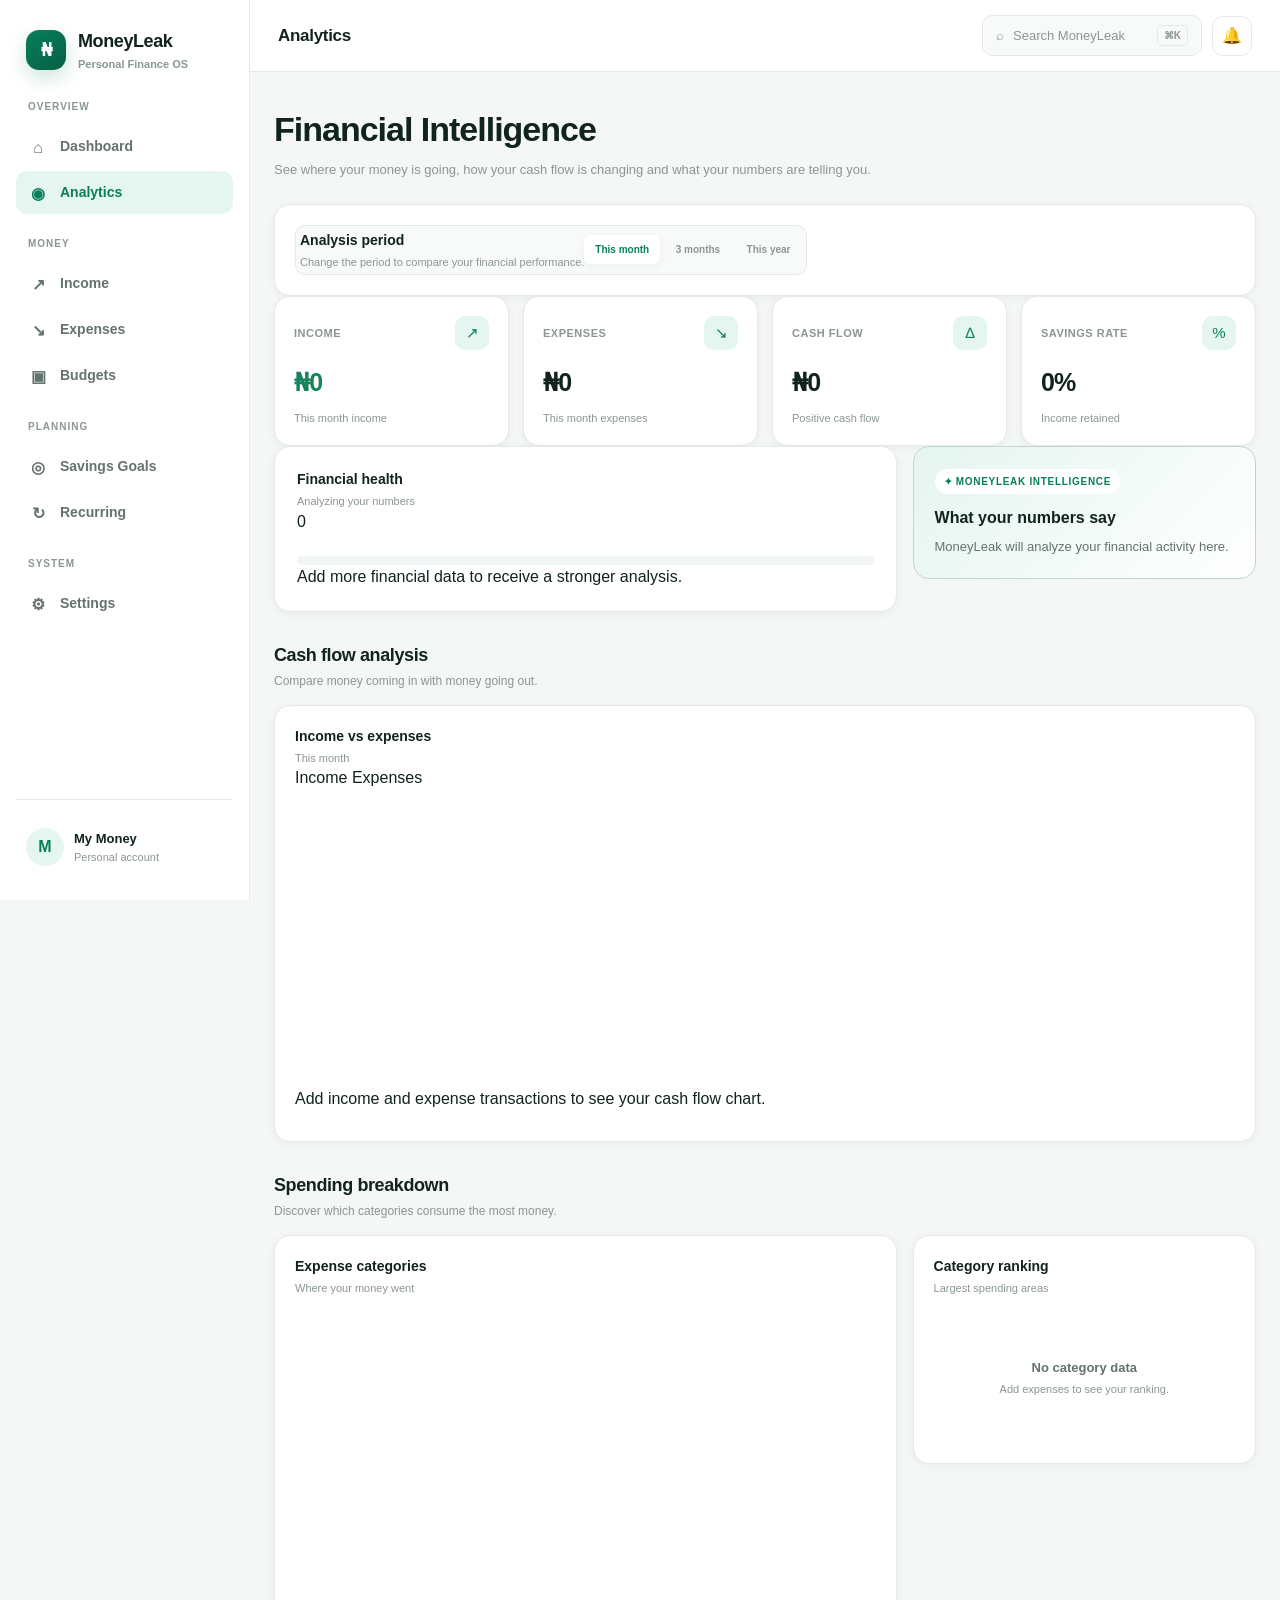
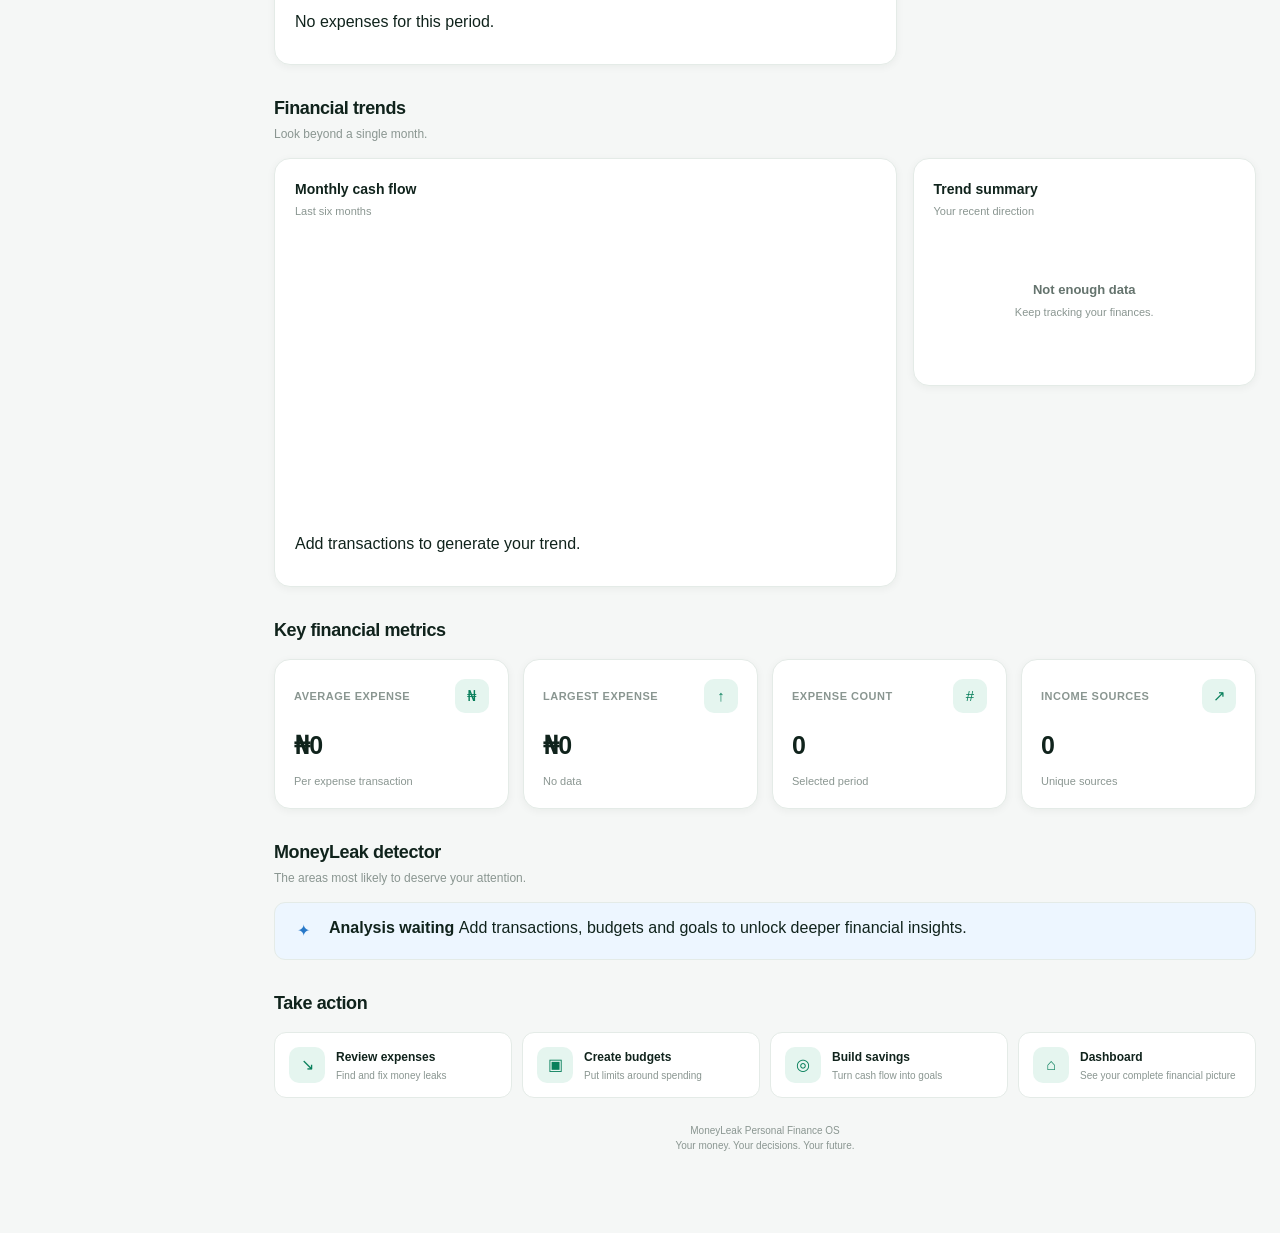
==== analytics.html @ 6ba43873 "Update analytics.html" ====
<!DOCTYPE html>
<html lang="en">

<head>
  <meta charset="UTF-8">

  <meta
    name="viewport"
    content="width=device-width, initial-scale=1.0"
  >

  <meta
    name="description"
    content="MoneyLeak financial analytics and spending intelligence."
  >

  <title>MoneyLeak — Analytics</title>

  <link rel="stylesheet" href="style.css">
</head>


<body>

  <div class="app-shell">


    <!-- =====================================================
         SIDEBAR
         ===================================================== -->

    <aside class="sidebar">

      <div class="brand">

        <div class="brand-mark">
          ₦
        </div>

        <div>

          <div class="brand-text">
            MoneyLeak
          </div>

          <div class="brand-subtitle">
            Personal Finance OS
          </div>

        </div>

      </div>


      <nav class="sidebar-nav">


        <div class="nav-section">

          <div class="nav-section-title">
            Overview
          </div>

          <a href="index.html">
            <span class="nav-icon">⌂</span>
            Dashboard
          </a>

          <a
            href="analytics.html"
            class="active"
          >
            <span class="nav-icon">◉</span>
            Analytics
          </a>

        </div>


        <div class="nav-section">

          <div class="nav-section-title">
            Money
          </div>

          <a href="income.html">
            <span class="nav-icon">↗</span>
            Income
          </a>

          <a href="expenses.html">
            <span class="nav-icon">↘</span>
            Expenses
          </a>

          <a href="budgets.html">
            <span class="nav-icon">▣</span>
            Budgets
          </a>

        </div>


        <div class="nav-section">

          <div class="nav-section-title">
            Planning
          </div>

          <a href="savings.html">
            <span class="nav-icon">◎</span>
            Savings Goals
          </a>

          <a href="recurring.html">
            <span class="nav-icon">↻</span>
            Recurring
          </a>

        </div>


        <div class="nav-section">

          <div class="nav-section-title">
            System
          </div>

          <a href="settings.html">
            <span class="nav-icon">⚙</span>
            Settings
          </a>

        </div>

      </nav>


      <div class="sidebar-footer">

        <div class="sidebar-profile">

          <div class="profile-avatar">
            M
          </div>

          <div>

            <div
              class="profile-name"
              data-user-name
            >
              My Money
            </div>

            <div class="profile-label">
              Personal account
            </div>

          </div>

        </div>

      </div>

    </aside>


    <!-- =====================================================
         MOBILE OVERLAY
         ===================================================== -->

    <div
      id="mobileOverlay"
      class="mobile-overlay"
    ></div>


    <!-- =====================================================
         MAIN
         ===================================================== -->

    <main class="main-content">


      <!-- ===================================================
           TOPBAR
           =================================================== -->

      <header class="topbar">

        <div class="topbar-left">

          <button
            id="mobileMenuButton"
            class="icon-button mobile-menu-button"
            type="button"
            aria-label="Open menu"
          >
            ☰
          </button>

          <div class="page-title">
            Analytics
          </div>

        </div>


        <div class="topbar-right">

          <button
            class="topbar-search"
            type="button"
            data-open-search
            aria-label="Search MoneyLeak"
          >

            <span>⌕</span>

            <span>
              Search MoneyLeak
            </span>

            <span class="search-shortcut">
              ⌘K
            </span>

          </button>


          <button
            id="notificationButton"
            class="icon-button"
            type="button"
            aria-label="Notifications"
          >
            🔔
          </button>

        </div>

      </header>


      <!-- ===================================================
           PAGE
           =================================================== -->

      <div class="page-container">


        <!-- =================================================
             INTRO
             ================================================= -->

        <section class="page-intro fade-in">

          <h1>
            Financial Intelligence
          </h1>

          <p>
            See where your money is going, how your cash flow
            is changing and what your numbers are telling you.
          </p>

        </section>


        <!-- =================================================
             PERIOD SELECTOR
             ================================================= -->

        <section class="card card-padding">

          <div class="period-selector">

            <div>

              <div class="card-title">
                Analysis period
              </div>

              <div class="card-subtitle">
                Change the period to compare your financial performance.
              </div>

            </div>


            <div class="period-buttons">

              <button
                class="period-button active"
                data-period="month"
                type="button"
              >
                This month
              </button>

              <button
                class="period-button"
                data-period="quarter"
                type="button"
              >
                3 months
              </button>

              <button
                class="period-button"
                data-period="year"
                type="button"
              >
                This year
              </button>

            </div>

          </div>

        </section>


        <!-- =================================================
             OVERVIEW
             ================================================= -->

        <section class="overview-grid">


          <div class="card stat-card">

            <div class="stat-top">

              <span class="stat-label">
                Income
              </span>

              <div class="stat-icon">
                ↗
              </div>

            </div>

            <div
              id="analyticsIncome"
              class="stat-value positive"
            >
              ₦0
            </div>

            <div
              id="analyticsIncomeMeta"
              class="stat-meta"
            >
              Selected period
            </div>

          </div>


          <div class="card stat-card">

            <div class="stat-top">

              <span class="stat-label">
                Expenses
              </span>

              <div class="stat-icon">
                ↘
              </div>

            </div>

            <div
              id="analyticsExpenses"
              class="stat-value"
            >
              ₦0
            </div>

            <div
              id="analyticsExpensesMeta"
              class="stat-meta"
            >
              Selected period
            </div>

          </div>


          <div class="card stat-card">

            <div class="stat-top">

              <span class="stat-label">
                Cash flow
              </span>

              <div class="stat-icon">
                ∆
              </div>

            </div>

            <div
              id="analyticsCashFlow"
              class="stat-value"
            >
              ₦0
            </div>

            <div
              id="analyticsCashFlowMeta"
              class="stat-meta"
            >
              Income minus expenses
            </div>

          </div>


          <div class="card stat-card">

            <div class="stat-top">

              <span class="stat-label">
                Savings rate
              </span>

              <div class="stat-icon">
                %
              </div>

            </div>

            <div
              id="analyticsSavingsRate"
              class="stat-value"
            >
              0%
            </div>

            <div
              id="analyticsSavingsMeta"
              class="stat-meta"
            >
              Income retained
            </div>

          </div>


        </section>


        <!-- =================================================
             FINANCIAL SCORE
             ================================================= -->

        <section class="content-columns">


          <div class="card health-card">

            <div class="health-header">

              <div>

                <div class="card-title">
                  Financial health
                </div>

                <div
                  id="analyticsHealthStatus"
                  class="card-subtitle"
                >
                  Analyzing your numbers
                </div>

              </div>


              <div
                id="analyticsHealthScore"
                class="health-score"
              >
                0
              </div>

            </div>


            <div class="progress large">

              <span
                id="analyticsHealthFill"
                style="width:0%"
              ></span>

            </div>


            <p
              id="analyticsHealthMessage"
              class="health-message"
            >
              Add more financial data to receive a stronger analysis.
            </p>

          </div>


          <div class="intelligence-card">

            <div class="intelligence-badge">
              ✦ MoneyLeak intelligence
            </div>

            <h3>
              What your numbers say
            </h3>

            <p id="analyticsInsight">
              MoneyLeak will analyze your financial activity here.
            </p>

          </div>


        </section>


        <!-- =================================================
             CASH FLOW
             ================================================= -->

        <div class="section-header">

          <div>

            <h2>
              Cash flow analysis
            </h2>

            <p>
              Compare money coming in with money going out.
            </p>

          </div>

        </div>


        <section class="card card-padding">

          <div class="analytics-chart-header">

            <div>

              <div class="card-title">
                Income vs expenses
              </div>

              <div
                id="cashFlowChartSubtitle"
                class="card-subtitle"
              >
                Selected period
              </div>

            </div>


            <div class="chart-legend">

              <span>
                <i class="legend-income"></i>
                Income
              </span>

              <span>
                <i class="legend-expense"></i>
                Expenses
              </span>

            </div>

          </div>


          <div class="chart-container">

            <canvas
              id="analyticsCashFlowChart"
              height="280"
            ></canvas>

            <div
              id="analyticsCashFlowEmpty"
              class="chart-empty"
            >
              Add income and expense transactions
              to see your cash flow chart.
            </div>

          </div>

        </section>


        <!-- =================================================
             CATEGORY BREAKDOWN
             ================================================= -->

        <div class="section-header">

          <div>

            <h2>
              Spending breakdown
            </h2>

            <p>
              Discover which categories consume the most money.
            </p>

          </div>

        </div>


        <section class="content-columns">


          <!-- Category chart -->

          <div class="card card-padding">

            <div class="card-header">

              <div>

                <div class="card-title">
                  Expense categories
                </div>

                <div class="card-subtitle">
                  Where your money went
                </div>

              </div>

            </div>


            <div class="chart-container small">

              <canvas
                id="categoryChart"
                height="280"
              ></canvas>

              <div
                id="categoryChartEmpty"
                class="chart-empty"
              >
                No expenses for this period.
              </div>

            </div>

          </div>


          <!-- Category list -->

          <div class="card card-padding">

            <div class="card-header">

              <div>

                <div class="card-title">
                  Category ranking
                </div>

                <div class="card-subtitle">
                  Largest spending areas
                </div>

              </div>

            </div>


            <div
              id="analyticsCategories"
              class="analytics-category-list"
            >

              <div class="empty-state">

                <strong>
                  No category data
                </strong>

                <span>
                  Add expenses to see your ranking.
                </span>

              </div>

            </div>

          </div>


        </section>


        <!-- =================================================
             TRENDS
             ================================================= -->

        <div class="section-header">

          <div>

            <h2>
              Financial trends
            </h2>

            <p>
              Look beyond a single month.
            </p>

          </div>

        </div>


        <section class="content-columns">


          <div class="card card-padding">

            <div class="card-header">

              <div>

                <div class="card-title">
                  Monthly cash flow
                </div>

                <div class="card-subtitle">
                  Last six months
                </div>

              </div>

            </div>


            <div class="chart-container">

              <canvas
                id="trendChart"
                height="280"
              ></canvas>

              <div
                id="trendChartEmpty"
                class="chart-empty"
              >
                Add transactions to generate your trend.
              </div>

            </div>

          </div>


          <div class="card card-padding">

            <div class="card-header">

              <div>

                <div class="card-title">
                  Trend summary
                </div>

                <div class="card-subtitle">
                  Your recent direction
                </div>

              </div>

            </div>


            <div
              id="trendSummary"
              class="insight-list"
            >

              <div class="empty-state">

                <strong>
                  Not enough data
                </strong>

                <span>
                  Keep tracking your finances.
                </span>

              </div>

            </div>

          </div>


        </section>


        <!-- =================================================
             KEY METRICS
             ================================================= -->

        <div class="section-header">

          <div>

            <h2>
              Key financial metrics
            </h2>

          </div>

        </div>


        <section class="overview-grid">


          <div class="card stat-card">

            <div class="stat-top">

              <span class="stat-label">
                Average expense
              </span>

              <div class="stat-icon">
                ₦
              </div>

            </div>

            <div
              id="averageExpense"
              class="stat-value"
            >
              ₦0
            </div>

            <div class="stat-meta">
              Per expense transaction
            </div>

          </div>


          <div class="card stat-card">

            <div class="stat-top">

              <span class="stat-label">
                Largest expense
              </span>

              <div class="stat-icon">
                ↑
              </div>

            </div>

            <div
              id="largestExpense"
              class="stat-value"
            >
              ₦0
            </div>

            <div
              id="largestExpenseName"
              class="stat-meta"
            >
              No data
            </div>

          </div>


          <div class="card stat-card">

            <div class="stat-top">

              <span class="stat-label">
                Expense count
              </span>

              <div class="stat-icon">
                #
              </div>

            </div>

            <div
              id="analyticsExpenseCount"
              class="stat-value"
            >
              0
            </div>

            <div class="stat-meta">
              Selected period
            </div>

          </div>


          <div class="card stat-card">

            <div class="stat-top">

              <span class="stat-label">
                Income sources
              </span>

              <div class="stat-icon">
                ↗
              </div>

            </div>

            <div
              id="analyticsIncomeSources"
              class="stat-value"
            >
              0
            </div>

            <div class="stat-meta">
              Unique sources
            </div>

          </div>


        </section>


        <!-- =================================================
             MONEY LEAK DETECTOR
             ================================================= -->

        <div class="section-header">

          <div>

            <h2>
              MoneyLeak detector
            </h2>

            <p>
              The areas most likely to deserve your attention.
            </p>

          </div>

        </div>


        <section
          id="analyticsAlerts"
          class="alert-list"
        >

          <div class="alert alert-info">

            <div class="alert-icon">
              ✦
            </div>

            <div>

              <strong>
                Analysis waiting
              </strong>

              <span>
                Add transactions, budgets and goals to unlock
                deeper financial insights.
              </span>

            </div>

          </div>

        </section>


        <!-- =================================================
             ACTIONS
             ================================================= -->

        <div class="section-header">

          <div>

            <h2>
              Take action
            </h2>

          </div>

        </div>


        <section class="quick-actions">


          <a
            href="expenses.html"
            class="quick-action"
          >

            <div class="quick-action-icon">
              ↘
            </div>

            <div>

              <strong>
                Review expenses
              </strong>

              <span>
                Find and fix money leaks
              </span>

            </div>

          </a>


          <a
            href="budgets.html"
            class="quick-action"
          >

            <div class="quick-action-icon">
              ▣
            </div>

            <div>

              <strong>
                Create budgets
              </strong>

              <span>
                Put limits around spending
              </span>

            </div>

          </a>


          <a
            href="savings.html"
            class="quick-action"
          >

            <div class="quick-action-icon">
              ◎
            </div>

            <div>

              <strong>
                Build savings
              </strong>

              <span>
                Turn cash flow into goals
              </span>

            </div>

          </a>


          <a
            href="index.html"
            class="quick-action"
          >

            <div class="quick-action-icon">
              ⌂
            </div>

            <div>

              <strong>
                Dashboard
              </strong>

              <span>
                See your complete financial picture
              </span>

            </div>

          </a>


        </section>


        <footer class="footer">

          MoneyLeak Personal Finance OS
          <br>

          Your money. Your decisions. Your future.

        </footer>


      </div>

    </main>

  </div>


  <!-- =====================================================
       SEARCH OVERLAY
       ===================================================== -->

  <div
    id="searchOverlay"
    hidden
  >

    <div class="search-modal">

      <div class="search-header">

        <span>
          ⌕
        </span>

        <input
          id="globalSearch"
          type="search"
          placeholder="Search transactions, goals, categories..."
          autocomplete="off"
        >

        <button
          id="closeSearch"
          class="icon-button"
          type="button"
          aria-label="Close search"
        >
          ×
        </button>

      </div>


      <div
        id="searchResults"
        class="search-results"
      >

        <div class="search-empty">

          <strong>
            Search MoneyLeak
          </strong>

          <span>
            Try a category, transaction, goal or amount.
          </span>

        </div>

      </div>

    </div>

  </div>


  <!-- =====================================================
       NOTIFICATIONS
       ===================================================== -->

  <aside
    id="notificationPanel"
    class="notification-panel"
  >

    <div class="notification-header">

      <strong>
        Notifications
      </strong>

      <button
        id="closeNotifications"
        class="icon-button"
        type="button"
        aria-label="Close notifications"
      >
        ×
      </button>

    </div>


    <div id="notificationList">

      <div class="notification-empty">

        <strong>
          You're all caught up
        </strong>

        <span>
          No important alerts right now.
        </span>

      </div>

    </div>

  </aside>


  <!-- =====================================================
       ANALYTICS JAVASCRIPT
       ===================================================== -->

  <script>

    (() => {

      "use strict";


      function waitForMoneyLeak(
        callback
      ) {

        if (
          window.MoneyLeak
        ) {

          callback(
            window.MoneyLeak
          );

          return;

        }


        setTimeout(
          () => {

            waitForMoneyLeak(
              callback
            );

          },
          50
        );

      }


      function initializeAnalytics(
        MoneyLeak
      ) {


        let currentPeriod =
          "month";


        const periodButtons =
          document.querySelectorAll(
            ".period-button"
          );


        periodButtons.forEach(
          button => {

            button.addEventListener(
              "click",
              () => {

                periodButtons.forEach(
                  item =>
                    item.classList.remove(
                      "active"
                    )
                );


                button.classList.add(
                  "active"
                );


                currentPeriod =
                  button.dataset.period ||
                  "month";


                renderAll();

              }
            );

          }
        );


        /* ===================================================
           PERIOD RANGE
           =================================================== */

        function getPeriodRange(
          period
        ) {

          const now =
            new Date();


          const end =
            new Date(
              now
            );


          const start =
            new Date(
              now
            );


          if (
            period ===
            "quarter"
          ) {

            start.setMonth(
              start.getMonth() - 2
            );

            start.setDate(1);

          } else if (
            period ===
            "year"
          ) {

            start.setMonth(0);

            start.setDate(1);

          } else {

            start.setDate(1);

          }


          start.setHours(
            0,
            0,
            0,
            0
          );


          end.setHours(
            23,
            59,
            59,
            999
          );


          return {
            start,
            end
          };

        }


        /* ===================================================
           TRANSACTIONS
           =================================================== */

        function getPeriodTransactions() {

          const range =
            getPeriodRange(
              currentPeriod
            );


          return MoneyLeak
            .getTransactions()
            .filter(
              transaction => {

                const date =
                  new Date(
                    transaction.date
                  );


                return (
                  date >=
                  range.start &&
                  date <=
                  range.end
                );

              }
            );

        }


        /* ===================================================
           RENDER ALL
           =================================================== */

        function renderAll() {

          renderOverview();

          renderHealth();

          renderInsight();

          renderCategories();

          renderTrends();

          renderMetrics();

          renderAlerts();

          drawCashFlowChart();

          drawCategoryChart();

          drawTrendChart();

        }


        /* ===================================================
           OVERVIEW
           =================================================== */

        function renderOverview() {

          const transactions =
            getPeriodTransactions();


          const income =
            transactions
              .filter(
                transaction =>
                  transaction.type ===
                  "income"
              )
              .reduce(
                (
                  sum,
                  transaction
                ) =>
                  sum +
                  Number(
                    transaction.amount
                  ),
                0
              );


          const expenses =
            transactions
              .filter(
                transaction =>
                  transaction.type ===
                  "expense"
              )
              .reduce(
                (
                  sum,
                  transaction
                ) =>
                  sum +
                  Number(
                    transaction.amount
                  ),
                0
              );


          const cashFlow =
            income -
            expenses;


          const savingsRate =
            income > 0
              ? (
                  cashFlow /
                  income
                ) *
                100
              : 0;


          setText(
            "analyticsIncome",
            MoneyLeak.displayCurrency(
              income
            )
          );


          setText(
            "analyticsExpenses",
            MoneyLeak.displayCurrency(
              expenses
            )
          );


          setText(
            "analyticsCashFlow",
            MoneyLeak.displayCurrency(
              cashFlow
            )
          );


          setText(
            "analyticsSavingsRate",
            `${Math.round(
              Math.max(
                0,
                savingsRate
              )
            )}%`
          );


          const periodName =
            currentPeriod ===
            "year"
              ? "This year"
              : currentPeriod ===
                "quarter"
                ? "Last 3 months"
                : "This month";


          setText(
            "analyticsIncomeMeta",
            `${periodName} income`
          );


          setText(
            "analyticsExpensesMeta",
            `${periodName} expenses`
          );


          setText(
            "analyticsCashFlowMeta",
            cashFlow >= 0
              ? "Positive cash flow"
              : "Negative cash flow"
          );


          setText(
            "analyticsSavingsMeta",
            "Income retained"
          );


          setText(
            "cashFlowChartSubtitle",
            periodName
          );

        }


        /* ===================================================
           HEALTH
           =================================================== */

        function renderHealth() {

          const health =
            MoneyLeak
              .calculateFinancialHealth();


          const score =
            Number(
              health?.score
            ) || 0;


          setText(
            "analyticsHealthScore",
            Math.round(
              score
            )
          );


          setText(
            "analyticsHealthStatus",
            health?.status ||
            getHealthStatus(
              score
            )
          );


          setText(
            "analyticsHealthMessage",
            health?.message ||
            getHealthMessage(
              score
            )
          );


          const fill =
            document.getElementById(
              "analyticsHealthFill"
            );


          if (fill) {

            fill.style.width =
              `${Math.min(
                100,
                Math.max(
                  0,
                  score
                )
              )}%`;

          }

        }


        function getHealthStatus(
          score
        ) {

          if (
            score >= 80
          ) {
            return "Excellent";
          }

          if (
            score >= 60
          ) {
            return "Healthy";
          }

          if (
            score >= 40
          ) {
            return "Needs attention";
          }

          return "At risk";

        }


        function getHealthMessage(
          score
        ) {

          if (
            score >= 80
          ) {

            return "Your financial habits are looking strong.";

          }

          if (
            score >= 60
          ) {

            return "You're building a healthy financial foundation.";

          }

          if (
            score >= 40
          ) {

            return "There are some areas where small improvements could make a meaningful difference.";

          }

          return "Your numbers suggest that spending control and cash-flow improvement should be priorities.";

        }


        /* ===================================================
           INSIGHT
           =================================================== */

        function renderInsight() {

          const transactions =
            getPeriodTransactions();


          const income =
            transactions
              .filter(
                item =>
                  item.type ===
                  "income"
              )
              .reduce(
                (
                  sum,
                  item
                ) =>
                  sum +
                  Number(
                    item.amount
                  ),
                0
              );


          const expenses =
            transactions
              .filter(
                item =>
                  item.type ===
                  "expense"
              )
              .reduce(
                (
                  sum,
                  item
                ) =>
                  sum +
                  Number(
                    item.amount
                  ),
                0
              );


          const rate =
            income > 0
              ? (
                  (
                    income -
                    expenses
                  ) /
                  income
                ) *
                100
              : 0;


          let insight;


          if (
            transactions.length ===
            0
          ) {

            insight =
              "Start recording income and expenses. Once MoneyLeak has enough data, it can identify patterns, spending pressure and opportunities to save.";

          } else if (
            income <= 0 &&
            expenses > 0
          ) {

            insight =
              `You recorded ${MoneyLeak.displayCurrency(
                expenses
              )} of expenses in this period without recorded income. Focus on identifying the source of your cash and reducing non-essential spending.`;

          } else if (
            expenses >
            income
          ) {

            insight =
              "Your expenses are higher than your recorded income for this period. This is the biggest issue to address before increasing discretionary spending.";

          } else if (
            rate >=
            30
          ) {

            insight =
              `You're retaining about ${Math.round(
                rate
              )}% of recorded income after expenses. That's strong cash-flow performance — consider directing more of the surplus toward your savings goals.`;

          } else if (
            rate >=
            10
          ) {

            insight =
              `You're retaining about ${Math.round(
                rate
              )}% of income after expenses. There's room to improve by protecting your surplus from unnecessary spending.`;

          } else {

            insight =
              "Most of your recorded income is being consumed by expenses. Look at your largest categories first — even modest reductions can create more room for savings.";

          }


          setText(
            "analyticsInsight",
            insight
          );

        }


        /* ===================================================
           CATEGORIES
           =================================================== */

        function getCategoryTotals() {

          const totals = {};


          getPeriodTransactions()
            .filter(
              transaction =>
                transaction.type ===
                "expense"
            )
            .forEach(
              transaction => {

                const category =
                  transaction.category ||
                  "Other";


                totals[category] =
                  (
                    totals[category] ||
                    0
                  ) +
                  Number(
                    transaction.amount
                  );

              }
            );


          return totals;

        }


        function renderCategories() {

          const container =
            document.getElementById(
              "analyticsCategories"
            );


          if (!container) {
            return;
          }


          const totals =
            getCategoryTotals();


          const entries =
            Object.entries(
              totals
            )
              .sort(
                (
                  a,
                  b
                ) =>
                  b[1] -
                  a[1]
              );


          const total =
            entries.reduce(
              (
                sum,
                item
              ) =>
                sum +
                item[1],
              0
            );


          if (
            entries.length ===
            0
          ) {

            container.innerHTML = `

              <div class="empty-state">

                <strong>
                  No category data
                </strong>

                <span>
                  Add expenses to see your ranking.
                </span>

              </div>

            `;

            return;

          }


          container.innerHTML =
            entries
              .slice(
                0,
                8
              )
              .map(
                (
                  [
                    category,
                    amount
                  ],
                  index
                ) => {

                  const percentage =
                    total > 0
                      ? (
                          amount /
                          total
                        ) *
                        100
                      : 0;


                  return `

                    <div class="analytics-category">

                      <div class="analytics-category-top">

                        <div>

                          <strong>
                            ${index + 1}.
                            ${escapeHTML(
                              category
                            )}
                          </strong>

                        </div>

                        <strong>
                          ${MoneyLeak.displayCurrency(
                            amount
                          )}
                        </strong>

                      </div>


                      <div class="progress">

                        <span
                          style="width:${percentage}%"
                        ></span>

                      </div>


                      <div class="analytics-category-meta">

                        <span>
                          ${Math.round(
                            percentage
                          )}% of expenses
                        </span>

                      </div>

                    </div>

                  `;

                }
              )
              .join("");

        }


        /* ===================================================
           TRENDS
           =================================================== */

        function renderTrends() {

          const transactions =
            MoneyLeak.getTransactions();


          const months =
            getLastSixMonths();


          const data =
            months.map(
              month => {

                const income =
                  transactions
                    .filter(
                      transaction =>
                        transaction.type ===
                          "income" &&
                        isSameMonth(
                          transaction.date,
                          month.date
                        )
                    )
                    .reduce(
                      (
                        sum,
                        transaction
                      ) =>
                        sum +
                        Number(
                          transaction.amount
                        ),
                      0
                    );


                const expenses =
                  transactions
                    .filter(
                      transaction =>
                        transaction.type ===
                          "expense" &&
                        isSameMonth(
                          transaction.date,
                          month.date
                        )
                    )
                    .reduce(
                      (
                        sum,
                        transaction
                      ) =>
                        sum +
                        Number(
                          transaction.amount
                        ),
                      0
                    );


                return {
                  ...month,
                  income,
                  expenses,
                  cashFlow:
                    income -
                    expenses
                };

              }
            );


          const container =
            document.getElementById(
              "trendSummary"
            );


          const withData =
            data.filter(
              item =>
                item.income > 0 ||
                item.expenses > 0
            );


          if (
            withData.length ===
            0
          ) {

            container.innerHTML = `

              <div class="empty-state">

                <strong>
                  Not enough data
                </strong>

                <span>
                  Keep tracking your finances to see trends.
                </span>

              </div>

            `;

            return;

          }


          const latest =
            withData[
              withData.length - 1
            ];


          const previous =
            withData.length >= 2
              ? withData[
                  withData.length - 2
                ]
              : null;


          const items = [];


          items.push(
            createTrendItem(
              "Latest cash flow",
              MoneyLeak.displayCurrency(
                latest.cashFlow
              ),
              latest.cashFlow >= 0
                ? "Positive"
                : "Negative"
            )
          );


          if (
            previous
          ) {

            const expenseChange =
              previous.expenses > 0
                ? (
                    (
                      latest.expenses -
                      previous.expenses
                    ) /
                    previous.expenses
                  ) *
                  100
                : 0;


            items.push(
              createTrendItem(
                "Expense direction",
                `${Math.abs(
                  Math.round(
                    expenseChange
                  )
                )}%`,
                expenseChange > 0
                  ? "Higher than previous month"
                  : expenseChange < 0
                    ? "Lower than previous month"
                    : "Stable"
              )
            );


            const incomeChange =
              previous.income > 0
                ? (
                    (
                      latest.income -
                      previous.income
                    ) /
                    previous.income
                  ) *
                  100
                : 0;


            items.push(
              createTrendItem(
                "Income direction",
                `${Math.abs(
                  Math.round(
                    incomeChange
                  )
                )}%`,
                incomeChange > 0
                  ? "Growing"
                  : incomeChange < 0
                    ? "Lower than previous month"
                    : "Stable"
              )
            );

          }


          items.push(
            createTrendItem(
              "Months analyzed",
              withData.length,
              "With recorded activity"
            )
          );


          container.innerHTML =
            items.join("");

        }


        function createTrendItem(
          title,
          value,
          description
        ) {

          return `

            <div class="insight">

              <div class="insight-icon">
                ✦
              </div>

              <div class="insight-content">

                <h3>
                  ${escapeHTML(
                    title
                  )}
                </h3>

                <strong>
                  ${escapeHTML(
                    value
                  )}
                </strong>

                <p>
                  ${escapeHTML(
                    description
                  )}
                </p>

              </div>

            </div>

          `;

        }


        /* ===================================================
           METRICS
           =================================================== */

        function renderMetrics() {

          const transactions =
            getPeriodTransactions();


          const expenses =
            transactions.filter(
              item =>
                item.type ===
                "expense"
            );


          const income =
            transactions.filter(
              item =>
                item.type ===
                "income"
            );


          const totalExpenses =
            expenses.reduce(
              (
                sum,
                item
              ) =>
                sum +
                Number(
                  item.amount
                ),
              0
            );


          const average =
            expenses.length > 0
              ? totalExpenses /
                expenses.length
              : 0;


          const largest =
            expenses
              .slice()
              .sort(
                (
                  a,
                  b
                ) =>
                  Number(
                    b.amount
                  ) -
                  Number(
                    a.amount
                  )
              )[0];


          const sources =
            new Set(
              income.map(
                item =>
                  item.source ||
                  item.category ||
                  "Other"
              )
            );


          setText(
            "averageExpense",
            MoneyLeak.displayCurrency(
              average
            )
          );


          setText(
            "largestExpense",
            largest
              ? MoneyLeak.displayCurrency(
                  largest.amount
                )
              : MoneyLeak.displayCurrency(
                  0
                )
          );


          setText(
            "largestExpenseName",
            largest
              ? largest.description ||
                largest.category ||
                "Largest expense"
              : "No data"
          );


          setText(
            "analyticsExpenseCount",
            expenses.length
          );


          setText(
            "analyticsIncomeSources",
            sources.size
          );

        }


        /* ===================================================
           ALERTS
           =================================================== */

        function renderAlerts() {

          const container =
            document.getElementById(
              "analyticsAlerts"
            );


          if (!container) {
            return;
          }


          const transactions =
            getPeriodTransactions();


          const income =
            transactions
              .filter(
                item =>
                  item.type ===
                  "income"
              )
              .reduce(
                (
                  sum,
                  item
                ) =>
                  sum +
                  Number(
                    item.amount
                  ),
                0
              );


          const expenses =
            transactions
              .filter(
                item =>
                  item.type ===
                  "expense"
              )
              .reduce(
                (
                  sum,
                  item
                ) =>
                  sum +
                  Number(
                    item.amount
                  ),
                0
              );


          const categories =
            getCategoryTotals();


          const topCategory =
            Object.entries(
              categories
            )
              .sort(
                (
                  a,
                  b
                ) =>
                  b[1] -
                  a[1]
              )[0];


          const alerts = [];


          if (
            transactions.length ===
            0
          ) {

            alerts.push(
              createAlert(
                "info",
                "Start tracking",
                "Add your first income or expense transaction so MoneyLeak can analyze your financial behavior."
              )
            );

          } else {


            if (
              expenses >
              income &&
              income > 0
            ) {

              alerts.push(
                createAlert(
                  "danger",
                  "Spending is ahead of income",
                  "Your recorded expenses are higher than your recorded income for this period."
                )
              );

            }


            if (
              topCategory
            ) {

              const percentage =
                expenses > 0
                  ? (
                      topCategory[1] /
                      expenses
                    ) *
                    100
                  : 0;


              if (
                percentage >=
                35
              ) {

                alerts.push(
                  createAlert(
                    "warning",
                    `${topCategory[0]} is your biggest leak`,
                    `${Math.round(
                      percentage
                    )}% of your expenses went toward this category.`
                  )
                );

              }

            }


            if (
              income > 0 &&
              (
                (
                  income -
                  expenses
                ) /
                income
              ) >=
              0.2
            ) {

              alerts.push(
                createAlert(
                  "success",
                  "Healthy cash-flow opportunity",
                  "You are retaining at least 20% of recorded income. Consider directing part of the surplus toward a savings goal."
                )
              );

            }


            if (
              alerts.length ===
              0
            ) {

              alerts.push(
                createAlert(
                  "success",
                  "No major warning",
                  "Your current numbers do not show a major spending warning for this period."
                )
              );

            }

          }


          container.innerHTML =
            alerts.join("");

        }


        function createAlert(
          type,
          title,
          message
        ) {

          return `

            <div class="alert alert-${type}">

              <div class="alert-icon">
                ${
                  type === "danger"
                    ? "!"
                    : type === "warning"
                      ? "⚠"
                      : type === "success"
                        ? "✓"
                        : "✦"
                }
              </div>

              <div>

                <strong>
                  ${escapeHTML(
                    title
                  )}
                </strong>

                <span>
                  ${escapeHTML(
                    message
                  )}
                </span>

              </div>

            </div>

          `;

        }


        /* ===================================================
           CASH FLOW CHART
           =================================================== */

        function drawCashFlowChart() {

          const canvas =
            document.getElementById(
              "analyticsCashFlowChart"
            );


          const empty =
            document.getElementById(
              "analyticsCashFlowEmpty"
            );


          if (!canvas) {
            return;
          }


          const transactions =
            getPeriodTransactions();


          if (
            transactions.length ===
            0
          ) {

            if (empty) {
              empty.style.display =
                "flex";
            }

            return;

          }


          if (empty) {
            empty.style.display =
              "none";
          }


          const ctx =
            canvas.getContext(
              "2d"
            );


          const width =
            canvas.clientWidth ||
            700;


          const height =
            280;


          const dpr =
            window.devicePixelRatio ||
            1;


          canvas.width =
            width *
            dpr;


          canvas.height =
            height *
            dpr;


          ctx.setTransform(
            dpr,
            0,
            0,
            dpr,
            0,
            0
          );


          ctx.clearRect(
            0,
            0,
            width,
            height
          );


          const days =
            getDaysForPeriod();


          const values =
            days.map(
              day => {

                let income =
                  0;


                let expenses =
                  0;


                transactions.forEach(
                  transaction => {

                    const date =
                      new Date(
                        transaction.date
                      );


                    if (
                      sameDay(
                        date,
                        day
                      )
                    ) {

                      if (
                        transaction.type ===
                        "income"
                      ) {

                        income +=
                          Number(
                            transaction.amount
                          );

                      } else {

                        expenses +=
                          Number(
                            transaction.amount
                          );

                      }

                    }

                  }
                );


                return {
                  income,
                  expenses
                };

              }
            );


          const max =
            Math.max(
              1,
              ...values.flatMap(
                value => [
                  value.income,
                  value.expenses
                ]
              )
            );


          const padding =
            34;


          const chartWidth =
            width -
            padding *
            2;


          const chartHeight =
            height -
            padding *
            2;


          drawGrid(
            ctx,
            width,
            height,
            padding
          );


          drawLine(
            ctx,
            values.map(
              value =>
                value.income
            ),
            max,
            padding,
            chartWidth,
            chartHeight
          );


          drawLine(
            ctx,
            values.map(
              value =>
                value.expenses
            ),
            max,
            padding,
            chartWidth,
            chartHeight
          );

        }


        /* ===================================================
           CATEGORY CHART
           =================================================== */

        function drawCategoryChart() {

          const canvas =
            document.getElementById(
              "categoryChart"
            );


          const empty =
            document.getElementById(
              "categoryChartEmpty"
            );


          if (!canvas) {
            return;
          }


          const totals =
            getCategoryTotals();


          const entries =
            Object.entries(
              totals
            )
              .sort(
                (
                  a,
                  b
                ) =>
                  b[1] -
                  a[1]
              )
              .slice(
                0,
                6
              );


          if (
            entries.length ===
            0
          ) {

            if (empty) {
              empty.style.display =
                "flex";
            }

            return;

          }


          if (empty) {
            empty.style.display =
              "none";
          }


          const ctx =
            canvas.getContext(
              "2d"
            );


          const width =
            canvas.clientWidth ||
            500;


          const height =
            280;


          const dpr =
            window.devicePixelRatio ||
            1;


          canvas.width =
            width *
            dpr;


          canvas.height =
            height *
            dpr;


          ctx.setTransform(
            dpr,
            0,
            0,
            dpr,
            0,
            0
          );


          ctx.clearRect(
            0,
            0,
            width,
            height
          );


          const total =
            entries.reduce(
              (
                sum,
                item
              ) =>
                sum +
                item[1],
              0
            );


          const centerX =
            width /
            2;


          const centerY =
            height /
            2;


          const radius =
            Math.min(
              width,
              height
            ) *
            0.30;


          let startAngle =
            -Math.PI /
            2;


          entries.forEach(
            (
              [
                category,
                amount
              ],
              index
            ) => {

              const slice =
                (
                  amount /
                  total
                ) *
                Math.PI *
                2;


              ctx.beginPath();


              ctx.moveTo(
                centerX,
                centerY
              );


              ctx.arc(
                centerX,
                centerY,
                radius,
                startAngle,
                startAngle +
                  slice
              );


              ctx.closePath();


              ctx.fillStyle =
                `hsl(${
                  (
                    index *
                    57
                  ) %
                  360
                } 55% 55%)`;


              ctx.fill();


              startAngle +=
                slice;

            }
          );


          ctx.beginPath();


          ctx.arc(
            centerX,
            centerY,
            radius *
              0.58,
            0,
            Math.PI *
              2
          );


          ctx.fillStyle =
            getComputedStyle(
              document.body
            ).backgroundColor;


          ctx.fill();


          ctx.fillStyle =
            getComputedStyle(
              document.body
            ).color;


          ctx.textAlign =
            "center";


          ctx.font =
            "600 15px system-ui";


          ctx.fillText(
            MoneyLeak.displayCurrency(
              total
            ),
            centerX,
            centerY
          );

        }


        /* ===================================================
           TREND CHART
           =================================================== */

        function drawTrendChart() {

          const canvas =
            document.getElementById(
              "trendChart"
            );


          const empty =
            document.getElementById(
              "trendChartEmpty"
            );


          if (!canvas) {
            return;
          }


          const months =
            getLastSixMonths();


          const transactions =
            MoneyLeak.getTransactions();


          const values =
            months.map(
              month => {

                const income =
                  transactions
                    .filter(
                      transaction =>
                        transaction.type ===
                          "income" &&
                        isSameMonth(
                          transaction.date,
                          month.date
                        )
                    )
                    .reduce(
                      (
                        sum,
                        transaction
                      ) =>
                        sum +
                        Number(
                          transaction.amount
                        ),
                      0
                    );


                const expenses =
                  transactions
                    .filter(
                      transaction =>
                        transaction.type ===
                          "expense" &&
                        isSameMonth(
                          transaction.date,
                          month.date
                        )
                    )
                    .reduce(
                      (
                        sum,
                        transaction
                      ) =>
                        sum +
                        Number(
                          transaction.amount
                        ),
                      0
                    );


                return income -
                  expenses;

              }
            );


          if (
            values.every(
              value =>
                value === 0
            )
          ) {

            if (empty) {
              empty.style.display =
                "flex";
            }

            return;

          }


          if (empty) {
            empty.style.display =
              "none";
          }


          const ctx =
            canvas.getContext(
              "2d"
            );


          const width =
            canvas.clientWidth ||
            700;


          const height =
            280;


          const dpr =
            window.devicePixelRatio ||
            1;


          canvas.width =
            width *
            dpr;


          canvas.height =
            height *
            dpr;


          ctx.setTransform(
            dpr,
            0,
            0,
            dpr,
            0,
            0
          );


          ctx.clearRect(
            0,
            0,
            width,
            height
          );


          const padding =
            34;


          const max =
            Math.max(
              1,
              ...values.map(
                value =>
                  Math.abs(
                    value
                  )
              )
            );


          drawGrid(
            ctx,
            width,
            height,
            padding
          );


          drawLine(
            ctx,
            values,
            max,
            padding,
            width -
              padding *
              2,
            height -
              padding *
              2,
            true
          );

        }


        /* ===================================================
           LINE DRAWING
           =================================================== */

        function drawLine(
          ctx,
          values,
          max,
          padding,
          chartWidth,
          chartHeight,
          centered = false
        ) {

          if (
            values.length ===
            0
          ) {
            return;
          }


          const step =
            values.length > 1
              ? chartWidth /
                (
                  values.length -
                  1
                )
              : chartWidth;


          ctx.beginPath();


          values.forEach(
            (
              value,
              index
            ) => {

              const x =
                padding +
                index *
                step;


              let y;


              if (
                centered
              ) {

                y =
                  padding +
                  chartHeight /
                    2 -
                  (
                    value /
                    max
                  ) *
                  (
                    chartHeight /
                    2 -
                    10
                  );

              } else {

                y =
                  padding +
                  chartHeight -
                  (
                    value /
                    max
                  ) *
                  chartHeight;

              }


              if (
                index ===
                0
              ) {

                ctx.moveTo(
                  x,
                  y
                );

              } else {

                ctx.lineTo(
                  x,
                  y
                );

              }

            }
          );


          ctx.lineWidth =
            3;


          ctx.strokeStyle =
            getComputedStyle(
              document.body
            ).color;


          ctx.stroke();


          values.forEach(
            (
              value,
              index
            ) => {

              const x =
                padding +
                index *
                step;


              let y;


              if (
                centered
              ) {

                y =
                  padding +
                  chartHeight /
                    2 -
                  (
                    value /
                    max
                  ) *
                  (
                    chartHeight /
                    2 -
                    10
                  );

              } else {

                y =
                  padding +
                  chartHeight -
                  (
                    value /
                    max
                  ) *
                  chartHeight;

              }


              ctx.beginPath();


              ctx.arc(
                x,
                y,
                4,
                0,
                Math.PI *
                  2
              );


              ctx.fillStyle =
                getComputedStyle(
                  document.body
                ).color;


              ctx.fill();

            }
          );

        }


        function drawGrid(
          ctx,
          width,
          height,
          padding
        ) {

          ctx.strokeStyle =
            "rgba(127,127,127,.18)";


          ctx.lineWidth =
            1;


          for (
            let i = 0;
            i < 5;
            i++
          ) {

            const y =
              padding +
              (
                (
                  height -
                  padding *
                  2
                ) /
                4
              ) *
              i;


            ctx.beginPath();


            ctx.moveTo(
              padding,
              y
            );


            ctx.lineTo(
              width -
                padding,
              y
            );


            ctx.stroke();

          }

        }


        /* ===================================================
           PERIOD DAYS
           =================================================== */

        function getDaysForPeriod() {

          const range =
            getPeriodRange(
              currentPeriod
            );


          const days = [];


          const cursor =
            new Date(
              range.start
            );


          while (
            cursor <=
            range.end
          ) {

            days.push(
              new Date(
                cursor
              )
            );


            cursor.setDate(
              cursor.getDate() +
                1
            );

          }


          return days;

        }


        /* ===================================================
           SIX MONTHS
           =================================================== */

        function getLastSixMonths() {

          const result = [];


          const now =
            new Date();


          for (
            let i = 5;
            i >= 0;
            i--
          ) {

            const date =
              new Date(
                now.getFullYear(),
                now.getMonth() -
                  i,
                1
              );


            result.push({

              date,

              label:
                date.toLocaleDateString(
                  "en-NG",
                  {
                    month:
                      "short"
                  }
                )

            });

          }


          return result;

        }


        /* ===================================================
           SAME MONTH
           =================================================== */

        function isSameMonth(
          value,
          month
        ) {

          const date =
            new Date(
              value
            );


          return (
            date.getMonth() ===
              month.getMonth() &&
            date.getFullYear() ===
              month.getFullYear()
          );

        }


        /* ===================================================
           SAME DAY
           =================================================== */

        function sameDay(
          a,
          b
        ) {

          return (
            a.getFullYear() ===
              b.getFullYear() &&
            a.getMonth() ===
              b.getMonth() &&
            a.getDate() ===
              b.getDate()
          );

        }


        /* ===================================================
           ESCAPE
           =================================================== */

        function escapeHTML(
          value
        ) {

          return String(
            value ?? ""
          )
            .replace(
              /&/g,
              "&amp;"
            )
            .replace(
              /</g,
              "&lt;"
            )
            .replace(
              />/g,
              "&gt;"
            )
            .replace(
              /"/g,
              "&quot;"
            )
            .replace(
              /'/g,
              "&#039;"
            );

        }


        /* ===================================================
           TEXT
           =================================================== */

        function setText(
          id,
          value
        ) {

          const element =
            document.getElementById(
              id
            );


          if (element) {

            element.textContent =
              value;

          }

        }


        /* ===================================================
           UPDATE
           =================================================== */

        window.addEventListener(
          "moneyLeakUpdated",
          renderAll
        );


        window.addEventListener(
          "resize",
          () => {

            clearTimeout(
              window.__moneyLeakAnalyticsResize
            );


            window.__moneyLeakAnalyticsResize =
              setTimeout(
                renderAll,
                120
              );

          }
        );


        /* ===================================================
           START
           =================================================== */

        renderAll();

      }


      waitForMoneyLeak(
        initializeAnalytics
      );

    })();

  </script>


  <!-- =====================================================
       MAIN APP
       ===================================================== -->

  <script src="app.js"></script>

</body>

</html>
---- style.css ----
/* =========================================================
   MONEYLeak
   Personal Finance OS
   Premium Fintech UI
   Version 6.0
   ========================================================= */

:root {
  --bg: #f5f7f6;
  --surface: #ffffff;
  --surface-soft: #f8faf9;
  --surface-hover: #f1f5f3;

  --text: #10231c;
  --text-soft: #64736d;
  --text-muted: #8a9691;

  --primary: #087f5b;
  --primary-dark: #056044;
  --primary-soft: #e5f5ef;

  --success: #16845b;
  --success-soft: #e7f7ef;

  --danger: #d94a4a;
  --danger-soft: #fff0f0;

  --warning: #b7791f;
  --warning-soft: #fff7df;

  --info: #2878c8;
  --info-soft: #edf6ff;

  --border: #e4ebe7;
  --border-strong: #d4dfda;

  --shadow-sm:
    0 2px 8px rgba(16, 35, 28, 0.05);

  --shadow:
    0 10px 30px rgba(16, 35, 28, 0.07);

  --shadow-lg:
    0 20px 60px rgba(16, 35, 28, 0.12);

  --radius-sm: 10px;
  --radius: 16px;
  --radius-lg: 24px;

  --sidebar-width: 250px;
  --topbar-height: 72px;

  --transition:
    180ms ease;
}

/* =========================================================
   DARK MODE
   ========================================================= */

html[data-theme="dark"] {
  --bg: #09120f;
  --surface: #101b17;
  --surface-soft: #14221d;
  --surface-hover: #192923;

  --text: #edf7f2;
  --text-soft: #a8b8b1;
  --text-muted: #778780;

  --primary: #39c997;
  --primary-dark: #25a87c;
  --primary-soft: #10352a;

  --success: #43cf9d;
  --success-soft: #10362a;

  --danger: #ff7474;
  --danger-soft: #3a1919;

  --warning: #e7ad52;
  --warning-soft: #3b2d16;

  --info: #66aef0;
  --info-soft: #172d43;

  --border: #22332c;
  --border-strong: #31463d;

  --shadow-sm:
    0 2px 8px rgba(0, 0, 0, 0.18);

  --shadow:
    0 12px 35px rgba(0, 0, 0, 0.2);

  --shadow-lg:
    0 25px 70px rgba(0, 0, 0, 0.35);
}

/* =========================================================
   RESET
   ========================================================= */

* {
  box-sizing: border-box;
  margin: 0;
  padding: 0;
}

html {
  min-height: 100%;
  scroll-behavior: smooth;
}

body {
  min-height: 100vh;
  background: var(--bg);
  color: var(--text);

  font-family:
    Inter,
    -apple-system,
    BlinkMacSystemFont,
    "Segoe UI",
    Roboto,
    Helvetica,
    Arial,
    sans-serif;

  line-height: 1.5;
  -webkit-font-smoothing: antialiased;

  transition:
    background var(--transition),
    color var(--transition);
}

button,
input,
select,
textarea {
  font: inherit;
}

button {
  cursor: pointer;
}

a {
  color: inherit;
  text-decoration: none;
}

img {
  max-width: 100%;
  display: block;
}

ul {
  list-style: none;
}

/* =========================================================
   ACCESSIBILITY
   ========================================================= */

:focus-visible {
  outline: 3px solid
    rgba(8, 127, 91, 0.28);

  outline-offset: 3px;
}

::selection {
  background: var(--primary);
  color: white;
}

/* =========================================================
   APP SHELL
   ========================================================= */

.app-shell {
  min-height: 100vh;
}

.main-content {
  min-height: 100vh;
  margin-left: var(--sidebar-width);
}

.page-container {
  width: min(
    1440px,
    calc(100% - 48px)
  );

  margin: 0 auto;
  padding: 32px 0 70px;
}

/* =========================================================
   SIDEBAR
   ========================================================= */

.sidebar {
  position: fixed;
  top: 0;
  left: 0;

  width: var(--sidebar-width);
  height: 100vh;

  display: flex;
  flex-direction: column;

  padding: 24px 16px;

  background: var(--surface);
  border-right: 1px solid var(--border);

  z-index: 1000;

  transition:
    background var(--transition),
    border-color var(--transition),
    transform 250ms ease;
}

.brand {
  display: flex;
  align-items: center;
  gap: 12px;

  padding: 4px 10px 26px;
}

.brand-mark {
  width: 40px;
  height: 40px;

  display: grid;
  place-items: center;

  border-radius: 13px;

  background:
    linear-gradient(
      145deg,
      var(--primary),
      var(--primary-dark)
    );

  color: white;
  font-size: 18px;
  font-weight: 800;

  box-shadow:
    0 8px 20px
      rgba(8, 127, 91, 0.2);
}

.brand-text {
  font-size: 18px;
  font-weight: 800;
  letter-spacing: -0.4px;
}

.brand-subtitle {
  color: var(--text-muted);
  font-size: 11px;
  font-weight: 600;
  margin-top: 1px;
}

/* =========================================================
   NAVIGATION
   ========================================================= */

.sidebar-nav {
  flex: 1;
  overflow-y: auto;
}

.nav-section {
  margin-bottom: 22px;
}

.nav-section-title {
  padding: 0 12px 8px;

  color: var(--text-muted);

  font-size: 10px;
  font-weight: 800;

  text-transform: uppercase;
  letter-spacing: 1px;
}

.sidebar-nav a {
  display: flex;
  align-items: center;
  gap: 12px;

  padding: 11px 12px;
  margin: 3px 0;

  border-radius: 11px;

  color: var(--text-soft);

  font-size: 14px;
  font-weight: 650;

  transition:
    background var(--transition),
    color var(--transition),
    transform var(--transition);
}

.sidebar-nav a:hover {
  color: var(--text);
  background: var(--surface-hover);
  transform: translateX(2px);
}

.sidebar-nav a.active {
  color: var(--primary);
  background: var(--primary-soft);
}

.nav-icon {
  width: 20px;
  height: 20px;

  display: grid;
  place-items: center;

  font-size: 16px;
  flex-shrink: 0;
}

/* =========================================================
   SIDEBAR FOOTER
   ========================================================= */

.sidebar-footer {
  padding-top: 18px;
  border-top: 1px solid var(--border);
}

.sidebar-profile {
  display: flex;
  align-items: center;
  gap: 10px;

  padding: 10px;
}

.profile-avatar {
  width: 38px;
  height: 38px;

  display: grid;
  place-items: center;

  border-radius: 50%;

  background: var(--primary-soft);
  color: var(--primary);

  font-weight: 800;
}

.profile-name {
  font-size: 13px;
  font-weight: 750;
}

.profile-label {
  color: var(--text-muted);
  font-size: 11px;
}

/* =========================================================
   TOPBAR
   ========================================================= */

.topbar {
  position: sticky;
  top: 0;

  height: var(--topbar-height);

  display: flex;
  align-items: center;
  justify-content: space-between;

  padding: 0 28px;

  background:
    color-mix(
      in srgb,
      var(--surface) 92%,
      transparent
    );

  backdrop-filter: blur(16px);
  -webkit-backdrop-filter: blur(16px);

  border-bottom: 1px solid var(--border);

  z-index: 500;
}

.topbar-left,
.topbar-right {
  display: flex;
  align-items: center;
  gap: 10px;
}

.page-title {
  font-size: 17px;
  font-weight: 800;
  letter-spacing: -0.3px;
}

.topbar-search {
  display: flex;
  align-items: center;
  gap: 9px;

  min-width: 220px;

  padding: 9px 13px;

  background: var(--surface-soft);
  border: 1px solid var(--border);

  border-radius: 10px;

  color: var(--text-muted);

  font-size: 13px;

  cursor: pointer;

  transition:
    border-color var(--transition),
    background var(--transition);
}

.topbar-search:hover {
  background: var(--surface-hover);
  border-color: var(--border-strong);
}

.search-shortcut {
  margin-left: auto;

  padding: 2px 6px;

  border: 1px solid var(--border);
  border-radius: 5px;

  font-size: 10px;
  font-weight: 700;
}

/* =========================================================
   ICON BUTTONS
   ========================================================= */

.icon-button {
  width: 40px;
  height: 40px;

  display: grid;
  place-items: center;

  border: 1px solid var(--border);
  border-radius: 11px;

  background: var(--surface);

  color: var(--text-soft);

  transition:
    background var(--transition),
    color var(--transition),
    border-color var(--transition),
    transform var(--transition);
}

.icon-button:hover {
  background: var(--surface-hover);
  color: var(--text);
  border-color: var(--border-strong);
  transform: translateY(-1px);
}

/* =========================================================
   HERO
   ========================================================= */

.hero {
  position: relative;

  overflow: hidden;

  padding: 32px;

  border-radius: var(--radius-lg);

  background:
    linear-gradient(
      135deg,
      var(--primary-dark),
      var(--primary)
    );

  color: white;

  box-shadow:
    0 18px 45px
      rgba(8, 127, 91, 0.16);

  margin-bottom: 24px;
}

.hero::before {
  content: "";

  position: absolute;

  width: 260px;
  height: 260px;

  right: -80px;
  top: -110px;

  border-radius: 50%;

  background:
    rgba(255, 255, 255, 0.08);
}

.hero::after {
  content: "";

  position: absolute;

  width: 180px;
  height: 180px;

  right: 120px;
  bottom: -130px;

  border-radius: 50%;

  background:
    rgba(255, 255, 255, 0.05);
}

.hero-content {
  position: relative;
  z-index: 2;
}

.hero-eyebrow {
  margin-bottom: 8px;

  font-size: 11px;
  font-weight: 800;

  text-transform: uppercase;
  letter-spacing: 1.5px;

  opacity: 0.72;
}

.hero h1 {
  max-width: 760px;

  font-size:
    clamp(
      28px,
      4vw,
      44px
    );

  line-height: 1.08;

  letter-spacing: -1.5px;

  margin-bottom: 10px;
}

.hero p {
  max-width: 700px;

  color:
    rgba(255, 255, 255, 0.78);

  font-size: 14px;
}

/* =========================================================
   SECTION HEADERS
   ========================================================= */

.section-header {
  display: flex;
  align-items: flex-end;
  justify-content: space-between;

  gap: 20px;

  margin: 30px 0 15px;
}

.section-header h2 {
  font-size: 18px;
  font-weight: 800;

  letter-spacing: -0.4px;
}

.section-header p {
  color: var(--text-muted);
  font-size: 12px;
  margin-top: 3px;
}

/* =========================================================
   GRID SYSTEM
   ========================================================= */

.grid {
  display: grid;
  gap: 16px;
}

.grid-2 {
  grid-template-columns:
    repeat(2, minmax(0, 1fr));
}

.grid-3 {
  grid-template-columns:
    repeat(3, minmax(0, 1fr));
}

.grid-4 {
  grid-template-columns:
    repeat(4, minmax(0, 1fr));
}

.grid-auto {
  grid-template-columns:
    repeat(
      auto-fit,
      minmax(220px, 1fr)
    );
}

/* =========================================================
   CARDS
   ========================================================= */

.card {
  background: var(--surface);

  border: 1px solid var(--border);

  border-radius: var(--radius);

  box-shadow: var(--shadow-sm);

  transition:
    transform var(--transition),
    box-shadow var(--transition),
    border-color var(--transition),
    background var(--transition);
}

.card:hover {
  border-color: var(--border-strong);
}

.card-padding {
  padding: 20px;
}

.card-header {
  display: flex;
  align-items: center;
  justify-content: space-between;

  gap: 15px;

  margin-bottom: 16px;
}

.card-title {
  font-size: 14px;
  font-weight: 800;
}

.card-subtitle {
  color: var(--text-muted);
  font-size: 11px;
  margin-top: 3px;
}

/* =========================================================
   STAT CARDS
   ========================================================= */

.stat-card {
  padding: 19px;
}

.stat-top {
  display: flex;
  align-items: center;
  justify-content: space-between;

  margin-bottom: 14px;
}

.stat-label {
  color: var(--text-muted);

  font-size: 11px;
  font-weight: 750;

  text-transform: uppercase;
  letter-spacing: 0.5px;
}

.stat-icon {
  width: 34px;
  height: 34px;

  display: grid;
  place-items: center;

  border-radius: 10px;

  background: var(--primary-soft);
  color: var(--primary);

  font-size: 15px;
}

.stat-value {
  font-size: 25px;
  font-weight: 850;

  letter-spacing: -0.8px;

  word-break: break-word;
}

.stat-meta {
  display: flex;
  align-items: center;
  gap: 6px;

  margin-top: 8px;

  color: var(--text-muted);
  font-size: 11px;
}

.positive {
  color: var(--success);
}

.negative {
  color: var(--danger);
}

.warning {
  color: var(--warning);
}

/* =========================================================
   OVERVIEW
   ========================================================= */

.overview-grid {
  display: grid;

  grid-template-columns:
    repeat(
      4,
      minmax(0, 1fr)
    );

  gap: 14px;
}

.overview-card {
  min-width: 0;
}

/* =========================================================
   BALANCE HERO CARD
   ========================================================= */

.balance-card {
  position: relative;

  overflow: hidden;

  padding: 24px;

  border-radius: var(--radius);

  background:
    linear-gradient(
      145deg,
      var(--surface),
      var(--surface-soft)
    );

  border: 1px solid var(--border);
}

.balance-label {
  color: var(--text-muted);

  font-size: 12px;
  font-weight: 700;

  margin-bottom: 7px;
}

.balance-value {
  font-size:
    clamp(
      30px,
      5vw,
      48px
    );

  line-height: 1;

  font-weight: 900;

  letter-spacing: -2px;

  margin-bottom: 12px;
}

/* =========================================================
   BUTTONS
   ========================================================= */

.btn {
  display: inline-flex;

  align-items: center;
  justify-content: center;

  gap: 8px;

  min-height: 40px;

  padding: 9px 15px;

  border: 1px solid transparent;

  border-radius: 10px;

  font-size: 13px;
  font-weight: 750;

  transition:
    transform var(--transition),
    background var(--transition),
    border-color var(--transition),
    color var(--transition),
    box-shadow var(--transition);
}

.btn:hover {
  transform: translateY(-1px);
}

.btn:active {
  transform: translateY(0);
}

.btn-primary {
  background: var(--primary);
  color: white;

  box-shadow:
    0 7px 18px
      rgba(8, 127, 91, 0.16);
}

.btn-primary:hover {
  background: var(--primary-dark);
}

.btn-secondary {
  background: var(--surface);
  color: var(--text);

  border-color: var(--border);
}

.btn-secondary:hover {
  background: var(--surface-hover);
}

.btn-danger {
  background: var(--danger-soft);
  color: var(--danger);
}

.btn-success {
  background: var(--success-soft);
  color: var(--success);
}

.btn-warning {
  background: var(--warning-soft);
  color: var(--warning);
}

.btn-small {
  min-height: 34px;
  padding: 7px 11px;
  font-size: 11px;
}

.btn-block {
  width: 100%;
}

/* =========================================================
   FORMS
   ========================================================= */

.form-grid {
  display: grid;

  grid-template-columns:
    repeat(
      2,
      minmax(0, 1fr)
    );

  gap: 15px;
}

.form-grid-3 {
  grid-template-columns:
    repeat(
      3,
      minmax(0, 1fr)
    );
}

.form-group {
  display: flex;
  flex-direction: column;
  gap: 6px;
}

.form-group.full {
  grid-column: 1 / -1;
}

.form-label {
  color: var(--text-soft);

  font-size: 11px;
  font-weight: 750;
}

input,
select,
textarea {
  width: 100%;

  min-height: 43px;

  padding: 10px 12px;

  border: 1px solid var(--border);

  border-radius: 10px;

  background: var(--surface);

  color: var(--text);

  outline: none;

  transition:
    border-color var(--transition),
    box-shadow var(--transition),
    background var(--transition);
}

textarea {
  min-height: 100px;
  resize: vertical;
}

input::placeholder,
textarea::placeholder {
  color: var(--text-muted);
}

input:focus,
select:focus,
textarea:focus {
  border-color: var(--primary);

  box-shadow:
    0 0 0 3px
      rgba(8, 127, 91, 0.1);
}

.form-actions {
  display: flex;
  align-items: center;
  gap: 9px;

  margin-top: 16px;
}

/* =========================================================
   INTELLIGENCE CARD
   ========================================================= */

.intelligence-card {
  position: relative;

  overflow: hidden;

  padding: 21px;

  background:
    linear-gradient(
      135deg,
      var(--primary-soft),
      var(--surface)
    );

  border: 1px solid
    color-mix(
      in srgb,
      var(--primary) 18%,
      var(--border)
    );

  border-radius: var(--radius);
}

.intelligence-badge {
  display: inline-flex;

  align-items: center;
  gap: 6px;

  padding: 5px 9px;

  margin-bottom: 12px;

  border-radius: 999px;

  background: var(--surface);

  color: var(--primary);

  font-size: 10px;
  font-weight: 800;

  text-transform: uppercase;
  letter-spacing: 0.7px;
}

.intelligence-card h3 {
  font-size: 16px;
  font-weight: 850;

  margin-bottom: 6px;
}

.intelligence-card p {
  color: var(--text-soft);

  font-size: 13px;

  line-height: 1.65;
}

/* =========================================================
   INSIGHT
   ========================================================= */

.insight {
  display: flex;
  align-items: flex-start;
  gap: 13px;

  padding: 18px;

  border-radius: var(--radius);

  background: var(--surface);
  border: 1px solid var(--border);
}

.insight-icon {
  width: 38px;
  height: 38px;

  flex-shrink: 0;

  display: grid;
  place-items: center;

  border-radius: 11px;

  background: var(--primary-soft);
  color: var(--primary);
}

.insight-content h3 {
  font-size: 13px;
  font-weight: 800;

  margin-bottom: 4px;
}

.insight-content p {
  color: var(--text-soft);

  font-size: 12px;
  line-height: 1.6;
}

/* =========================================================
   CASH FLOW
   ========================================================= */

.cash-flow-card {
  padding: 20px;
}

.cash-flow-stats {
  display: grid;

  grid-template-columns:
    repeat(
      3,
      minmax(0, 1fr)
    );

  gap: 10px;

  margin-bottom: 18px;
}

.cash-flow-stat {
  padding: 13px;

  background: var(--surface-soft);

  border: 1px solid var(--border);

  border-radius: 11px;
}

.cash-flow-stat span {
  display: block;

  color: var(--text-muted);

  font-size: 10px;
  font-weight: 700;

  margin-bottom: 4px;
}

.cash-flow-stat strong {
  font-size: 15px;
  font-weight: 850;
}

/* =========================================================
   CHARTS
   ========================================================= */

.chart-container {
  position: relative;

  min-height: 220px;

  padding: 10px 0;
}

canvas {
  max-width: 100%;
}

/* =========================================================
   EMPTY STATES
   ========================================================= */

.empty-state,
.search-empty,
.notification-empty {
  display: flex;
  flex-direction: column;

  align-items: center;
  justify-content: center;

  min-height: 130px;

  padding: 20px;

  text-align: center;

  color: var(--text-muted);
}

.empty-state strong,
.search-empty strong,
.notification-empty strong {
  color: var(--text-soft);

  font-size: 13px;
  margin-bottom: 4px;
}

.empty-state span,
.search-empty span,
.notification-empty span {
  font-size: 11px;
}

/* =========================================================
   TRANSACTIONS
   ========================================================= */

.transaction-list {
  display: flex;
  flex-direction: column;
}

.transaction-row {
  display: flex;

  align-items: center;
  justify-content: space-between;

  gap: 15px;

  padding: 14px 0;

  border-bottom: 1px solid var(--border);
}

.transaction-row:last-child {
  border-bottom: 0;
}

.transaction-row > div:first-child {
  min-width: 0;
}

.transaction-row strong {
  display: block;

  font-size: 12px;
  font-weight: 750;

  overflow: hidden;
  text-overflow: ellipsis;
  white-space: nowrap;
}

.transaction-row small {
  display: block;

  color: var(--text-muted);

  font-size: 10px;

  margin-top: 2px;
}

.amount-positive {
  color: var(--success);
}

.amount-negative {
  color: var(--danger);
}

/* =========================================================
   CATEGORY ROWS
   ========================================================= */

.category-row {
  padding: 12px 0;

  border-bottom: 1px solid var(--border);
}

.category-row:last-child {
  border-bottom: 0;
}

.category-row-top {
  display: flex;
  justify-content: space-between;

  gap: 10px;

  margin-bottom: 7px;
}

.category-row-top strong,
.category-row-top span {
  font-size: 12px;
}

.category-row-top span {
  color: var(--text-soft);
  font-weight: 700;
}

.mini-progress {
  width: 100%;
  height: 6px;

  overflow: hidden;

  border-radius: 999px;

  background: var(--surface-hover);
}

.mini-progress span {
  display: block;

  height: 100%;

  border-radius: inherit;

  background: var(--primary);

  transition:
    width 400ms ease;
}

/* =========================================================
   PROGRESS
   ========================================================= */

.progress {
  width: 100%;
  height: 9px;

  overflow: hidden;

  border-radius: 999px;

  background: var(--surface-hover);
}

.progress > span {
  display: block;

  height: 100%;

  border-radius: inherit;

  background:
    linear-gradient(
      90deg,
      var(--primary-dark),
      var(--primary)
    );

  transition:
    width 500ms ease;
}

.progress-label {
  display: flex;
  justify-content: space-between;

  gap: 10px;

  margin-bottom: 7px;

  color: var(--text-muted);

  font-size: 11px;
}

/* =========================================================
   GOALS
   ========================================================= */

.goals-grid {
  display: grid;

  grid-template-columns:
    repeat(
      auto-fit,
      minmax(250px, 1fr)
    );

  gap: 15px;
}

.goal-card {
  padding: 20px;
}

.goal-card-header {
  display: flex;
  justify-content: space-between;

  gap: 15px;

  margin-bottom: 16px;
}

.goal-name {
  font-size: 14px;
  font-weight: 850;
}

.goal-description {
  color: var(--text-muted);

  font-size: 11px;

  margin-top: 3px;
}

.goal-icon {
  width: 42px;
  height: 42px;

  display: grid;
  place-items: center;

  border-radius: 12px;

  background: var(--primary-soft);
  color: var(--primary);

  flex-shrink: 0;
}

.goal-values {
  display: flex;
  justify-content: space-between;

  margin-top: 10px;

  color: var(--text-soft);

  font-size: 11px;
}

.goal-values strong {
  color: var(--text);

  font-size: 12px;
}

.goal-mini {
  padding: 13px 0;

  border-bottom: 1px solid var(--border);
}

.goal-mini:last-child {
  border-bottom: 0;
}

.goal-mini-top {
  display: flex;
  justify-content: space-between;

  margin-bottom: 7px;
}

.goal-mini-top strong {
  font-size: 12px;
}

.goal-mini-top span {
  color: var(--primary);

  font-size: 11px;
  font-weight: 800;
}

.goal-mini small {
  display: block;

  color: var(--text-muted);

  font-size: 10px;

  margin-top: 6px;
}

/* =========================================================
   BUDGETS
   ========================================================= */

.budget-card {
  padding: 20px;
}

.budget-main {
  display: flex;
  align-items: flex-end;
  justify-content: space-between;

  gap: 20px;

  margin-bottom: 18px;
}

.budget-spent {
  font-size: 27px;
  font-weight: 900;

  letter-spacing: -0.8px;
}

.budget-limit {
  color: var(--text-muted);
  font-size: 11px;
}

.budget-percent {
  color: var(--primary);

  font-size: 20px;
  font-weight: 850;
}

.budget-status {
  margin-top: 9px;

  font-size: 11px;
  font-weight: 750;
}

/* =========================================================
   ALERTS
   ========================================================= */

.alert-list {
  display: flex;
  flex-direction: column;
  gap: 9px;
}

.alert {
  display: flex;

  align-items: flex-start;

  gap: 11px;

  padding: 13px;

  border-radius: 11px;

  border: 1px solid var(--border);
}

.alert-icon {
  width: 30px;
  height: 30px;

  flex-shrink: 0;

  display: grid;
  place-items: center;

  border-radius: 9px;
}

.alert-content strong {
  display: block;

  font-size: 12px;
  font-weight: 800;

  margin-bottom: 2px;
}

.alert-content span {
  color: var(--text-soft);

  font-size: 11px;

  line-height: 1.5;
}

.alert-success {
  background: var(--success-soft);
}

.alert-success .alert-icon {
  color: var(--success);
}

.alert-warning {
  background: var(--warning-soft);
}

.alert-warning .alert-icon {
  color: var(--warning);
}

.alert-danger {
  background: var(--danger-soft);
}

.alert-danger .alert-icon {
  color: var(--danger);
}

.alert-info {
  background: var(--info-soft);
}

.alert-info .alert-icon {
  color: var(--info);
}

/* =========================================================
   FINANCIAL HEALTH
   ========================================================= */

.health-card {
  padding: 22px;
}

.health-score {
  display: flex;
  align-items: center;

  gap: 20px;

  margin-bottom: 22px;
}

.health-circle {
  position: relative;

  width: 105px;
  height: 105px;

  flex-shrink: 0;

  display: grid;
  place-items: center;

  border-radius: 50%;

  background:
    conic-gradient(
      var(--primary)
        var(--health-progress, 0%),
      var(--surface-hover)
        var(--health-progress, 0%)
    );
}

.health-circle::before {
  content: "";

  position: absolute;

  width: 80px;
  height: 80px;

  border-radius: 50%;

  background: var(--surface);
}

.health-circle strong {
  position: relative;
  z-index: 1;

  font-size: 24px;
  font-weight: 900;
}

.health-copy h3 {
  font-size: 16px;
  font-weight: 850;

  margin-bottom: 4px;
}

.health-copy p {
  color: var(--text-muted);

  font-size: 11px;
  line-height: 1.55;
}

.health-factors {
  display: flex;
  flex-direction: column;
  gap: 11px;
}

.health-factor {
  display: grid;

  grid-template-columns:
    100px 1fr 40px;

  align-items: center;

  gap: 10px;
}

.health-factor span {
  color: var(--text-soft);

  font-size: 10px;
  font-weight: 700;
}

.health-factor strong {
  text-align: right;

  font-size: 10px;
}

/* =========================================================
   TABLES
   ========================================================= */

.table-wrapper {
  width: 100%;

  overflow-x: auto;
}

.table {
  width: 100%;

  border-collapse: collapse;

  min-width: 650px;
}

.table th {
  padding: 11px 12px;

  color: var(--text-muted);

  font-size: 10px;
  font-weight: 800;

  text-align: left;

  text-transform: uppercase;
  letter-spacing: 0.5px;

  border-bottom: 1px solid var(--border);
}

.table td {
  padding: 13px 12px;

  font-size: 12px;

  border-bottom: 1px solid var(--border);
}

.table tr:last-child td {
  border-bottom: 0;
}

.table tr:hover td {
  background: var(--surface-soft);
}

/* =========================================================
   FILTERS
   ========================================================= */

.filters {
  display: flex;

  flex-wrap: wrap;

  gap: 9px;

  margin-bottom: 15px;
}

.filter-item {
  flex: 1;

  min-width: 150px;
}

/* =========================================================
   PERIOD SELECTOR
   ========================================================= */

.period-selector {
  display: inline-flex;

  align-items: center;

  padding: 4px;

  background: var(--surface-soft);

  border: 1px solid var(--border);

  border-radius: 10px;
}

.period-selector button {
  border: 0;

  background: transparent;

  color: var(--text-muted);

  padding: 7px 11px;

  border-radius: 7px;

  font-size: 10px;
  font-weight: 750;

  transition:
    background var(--transition),
    color var(--transition);
}

.period-selector button.active {
  background: var(--surface);

  color: var(--primary);

  box-shadow: var(--shadow-sm);
}

/* =========================================================
   QUICK ACTIONS
   ========================================================= */

.quick-actions {
  display: grid;

  grid-template-columns:
    repeat(
      auto-fit,
      minmax(160px, 1fr)
    );

  gap: 10px;
}

.quick-action {
  display: flex;

  align-items: center;

  gap: 11px;

  padding: 14px;

  border: 1px solid var(--border);

  border-radius: 12px;

  background: var(--surface);

  transition:
    transform var(--transition),
    background var(--transition),
    border-color var(--transition);
}

.quick-action:hover {
  transform: translateY(-2px);

  background: var(--surface-hover);

  border-color: var(--border-strong);
}

.quick-action-icon {
  width: 36px;
  height: 36px;

  display: grid;
  place-items: center;

  border-radius: 10px;

  background: var(--primary-soft);
  color: var(--primary);
}

.quick-action strong {
  display: block;

  font-size: 12px;
  font-weight: 800;
}

.quick-action span {
  display: block;

  color: var(--text-muted);

  font-size: 10px;

  margin-top: 2px;
}

/* =========================================================
   RECURRING
   ========================================================= */

.recurring-row {
  display: flex;

  align-items: center;
  justify-content: space-between;

  gap: 15px;

  padding: 14px 0;

  border-bottom: 1px solid var(--border);
}

.recurring-row:last-child {
  border-bottom: 0;
}

.recurring-main {
  display: flex;
  align-items: center;

  gap: 11px;

  min-width: 0;
}

.recurring-icon {
  width: 38px;
  height: 38px;

  flex-shrink: 0;

  display: grid;
  place-items: center;

  border-radius: 10px;

  background: var(--surface-soft);

  color: var(--primary);
}

.recurring-name {
  font-size: 12px;
  font-weight: 800;
}

.recurring-meta {
  color: var(--text-muted);

  font-size: 10px;

  margin-top: 2px;
}

.recurring-amount {
  font-size: 12px;
  font-weight: 850;

  white-space: nowrap;
}

/* =========================================================
   SEARCH OVERLAY
   ========================================================= */

#searchOverlay {
  position: fixed;

  inset: 0;

  z-index: 99999;

  align-items: center;
  justify-content: center;

  padding: 20px;

  background:
    rgba(8, 20, 15, 0.48);

  backdrop-filter: blur(14px);
  -webkit-backdrop-filter: blur(14px);

  display: none;
}

#searchOverlay.open,
#searchOverlay.active {
  display: flex;
}

.search-modal {
  width: min(
    680px,
    100%
  );

  max-height: 80vh;

  overflow: hidden;

  background: var(--surface);

  border: 1px solid var(--border);

  border-radius: 20px;

  box-shadow: var(--shadow-lg);

  animation:
    searchModalIn
    180ms ease;
}

@keyframes searchModalIn {
  from {
    opacity: 0;
    transform: translateY(10px)
      scale(0.98);
  }

  to {
    opacity: 1;
    transform: translateY(0)
      scale(1);
  }
}

.search-header {
  display: flex;

  align-items: center;

  gap: 10px;

  padding: 17px;

  border-bottom: 1px solid var(--border);
}

.search-header input {
  border: 0;

  background: transparent;

  min-height: 35px;

  padding: 4px 0;

  box-shadow: none;
}

.search-header input:focus {
  box-shadow: none;
}

.search-results {
  max-height: 55vh;

  overflow-y: auto;

  padding: 8px;
}

.search-result {
  width: 100%;

  display: flex;

  align-items: center;

  text-align: left;

  padding: 12px;

  border: 0;

  border-radius: 10px;

  background: transparent;

  color: var(--text);

  transition:
    background var(--transition);
}

.search-result:hover {
  background: var(--surface-hover);
}

.search-result strong {
  display: block;

  font-size: 12px;
}

.search-result small {
  display: block;

  color: var(--text-muted);

  font-size: 10px;

  margin-top: 3px;
}

/* =========================================================
   NOTIFICATION PANEL
   ========================================================= */

.notification-panel {
  position: fixed;

  top: 62px;
  right: 25px;

  width: min(
    370px,
    calc(100vw - 30px)
  );

  max-height: 70vh;

  overflow-y: auto;

  padding: 15px;

  background: var(--surface);

  border: 1px solid var(--border);

  border-radius: 16px;

  box-shadow: var(--shadow-lg);

  z-index: 9000;

  opacity: 0;

  visibility: hidden;

  transform:
    translateY(-8px);

  transition:
    opacity var(--transition),
    transform var(--transition),
    visibility var(--transition);
}

.notification-panel.open {
  opacity: 1;

  visibility: visible;

  transform:
    translateY(0);
}

.notification-header {
  display: flex;

  align-items: center;
  justify-content: space-between;

  padding-bottom: 12px;

  border-bottom: 1px solid var(--border);

  margin-bottom: 8px;
}

.notification-header strong {
  font-size: 13px;
}

.notification-item {
  padding: 12px;

  margin: 6px 0;

  border-radius: 10px;

  border: 1px solid var(--border);
}

.notification-item strong {
  display: block;

  font-size: 11px;

  margin-bottom: 3px;
}

.notification-item span {
  color: var(--text-soft);

  font-size: 10px;

  line-height: 1.5;
}

.notification-danger {
  background: var(--danger-soft);
}

.notification-warning {
  background: var(--warning-soft);
}

.notification-success {
  background: var(--success-soft);
}

.notification-info {
  background: var(--info-soft);
}

/* =========================================================
   MOBILE MENU
   ========================================================= */

.mobile-menu-button {
  display: none;
}

.mobile-overlay {
  position: fixed;

  inset: 0;

  background:
    rgba(0, 0, 0, 0.45);

  z-index: 900;

  opacity: 0;

  visibility: hidden;

  transition:
    opacity 200ms ease,
    visibility 200ms ease;
}

.mobile-overlay.open {
  opacity: 1;
  visibility: visible;
}

/* =========================================================
   BADGES
   ========================================================= */

.badge {
  display: inline-flex;

  align-items: center;

  padding: 5px 8px;

  border-radius: 999px;

  font-size: 9px;
  font-weight: 800;

  text-transform: uppercase;
  letter-spacing: 0.4px;
}

.badge-primary {
  background: var(--primary-soft);
  color: var(--primary);
}

.badge-success {
  background: var(--success-soft);
  color: var(--success);
}

.badge-danger {
  background: var(--danger-soft);
  color: var(--danger);
}

.badge-warning {
  background: var(--warning-soft);
  color: var(--warning);
}

.badge-info {
  background: var(--info-soft);
  color: var(--info);
}

/* =========================================================
   DIVIDER
   ========================================================= */

.divider {
  height: 1px;

  margin: 20px 0;

  background: var(--border);
}

/* =========================================================
   INLINE STAT
   ========================================================= */

.inline-stats {
  display: flex;

  flex-wrap: wrap;

  gap: 22px;
}

.inline-stat {
  min-width: 100px;
}

.inline-stat-label {
  color: var(--text-muted);

  font-size: 10px;
  font-weight: 700;

  margin-bottom: 3px;
}

.inline-stat-value {
  font-size: 15px;
  font-weight: 850;
}

/* =========================================================
   TWO COLUMN CONTENT
   ========================================================= */

.content-columns {
  display: grid;

  grid-template-columns:
    minmax(0, 1.45fr)
    minmax(280px, 0.8fr);

  gap: 16px;

  align-items: start;
}

.content-columns.equal {
  grid-template-columns:
    repeat(
      2,
      minmax(0, 1fr)
    );
}

/* =========================================================
   PAGE INTRO
   ========================================================= */

.page-intro {
  margin-bottom: 24px;
}

.page-intro h1 {
  font-size:
    clamp(
      24px,
      3vw,
      34px
    );

  font-weight: 900;

  letter-spacing: -1px;

  margin-bottom: 5px;
}

.page-intro p {
  color: var(--text-muted);

  font-size: 13px;
}

/* =========================================================
   SETTINGS
   ========================================================= */

.settings-list {
  display: flex;
  flex-direction: column;
}

.settings-row {
  display: flex;

  align-items: center;
  justify-content: space-between;

  gap: 20px;

  padding: 17px 0;

  border-bottom: 1px solid var(--border);
}

.settings-row:last-child {
  border-bottom: 0;
}

.settings-row h3 {
  font-size: 12px;
  font-weight: 800;
}

.settings-row p {
  color: var(--text-muted);

  font-size: 10px;

  margin-top: 3px;
}

/* =========================================================
   TOGGLE
   ========================================================= */

.toggle {
  position: relative;

  width: 44px;
  height: 25px;

  flex-shrink: 0;
}

.toggle input {
  opacity: 0;

  width: 0;
  height: 0;
}

.toggle-slider {
  position: absolute;

  inset: 0;

  border-radius: 999px;

  background: var(--border-strong);

  cursor: pointer;

  transition:
    background 180ms ease;
}

.toggle-slider::before {
  content: "";

  position: absolute;

  width: 19px;
  height: 19px;

  left: 3px;
  top: 3px;

  border-radius: 50%;

  background: white;

  box-shadow:
    0 2px 5px
      rgba(0, 0, 0, 0.15);

  transition:
    transform 180ms ease;
}

.toggle input:checked
  + .toggle-slider {
  background: var(--primary);
}

.toggle input:checked
  + .toggle-slider::before {
  transform:
    translateX(19px);
}

/* =========================================================
   FOOTER
   ========================================================= */

.footer {
  padding: 25px 0 10px;

  color: var(--text-muted);

  font-size: 10px;

  text-align: center;
}

/* =========================================================
   LOADING
   ========================================================= */

.loading {
  position: relative;

  overflow: hidden;

  background:
    linear-gradient(
      90deg,
      var(--surface-soft),
      var(--surface),
      var(--surface-soft)
    );

  background-size:
    200% 100%;

  animation:
    loadingShimmer
    1.3s infinite;
}

@keyframes loadingShimmer {
  from {
    background-position:
      200% 0;
  }

  to {
    background-position:
      -200% 0;
  }
}

/* =========================================================
   ANIMATIONS
   ========================================================= */

.fade-in {
  animation:
    fadeIn
    300ms ease both;
}

.slide-up {
  animation:
    slideUp
    350ms ease both;
}

@keyframes fadeIn {
  from {
    opacity: 0;
  }

  to {
    opacity: 1;
  }
}

@keyframes slideUp {
  from {
    opacity: 0;

    transform:
      translateY(10px);
  }

  to {
    opacity: 1;

    transform:
      translateY(0);
  }
}

/* =========================================================
   SCROLLBARS
   ========================================================= */

* {
  scrollbar-width: thin;

  scrollbar-color:
    var(--border-strong)
    transparent;
}

*::-webkit-scrollbar {
  width: 7px;
  height: 7px;
}

*::-webkit-scrollbar-track {
  background: transparent;
}

*::-webkit-scrollbar-thumb {
  background:
    var(--border-strong);

  border-radius: 999px;
}

/* =========================================================
   RESPONSIVE — TABLET
   ========================================================= */

@media (max-width: 1100px) {
  :root {
    --sidebar-width: 220px;
  }

  .overview-grid {
    grid-template-columns:
      repeat(
        2,
        minmax(0, 1fr)
      );
  }

  .grid-4 {
    grid-template-columns:
      repeat(
        2,
        minmax(0, 1fr)
      );
  }

  .content-columns {
    grid-template-columns:
      1fr;
  }

  .content-columns.equal {
    grid-template-columns:
      1fr;
  }
}

/* =========================================================
   RESPONSIVE — MOBILE
   ========================================================= */

@media (max-width: 800px) {
  :root {
    --sidebar-width: 0px;
    --topbar-height: 64px;
  }

  .sidebar {
    width: 260px;

    transform:
      translateX(-100%);

    box-shadow:
      15px 0 40px
        rgba(0, 0, 0, 0.12);
  }

  .sidebar.mobile-open {
    transform:
      translateX(0);
  }

  .main-content {
    margin-left: 0;
  }

  .mobile-menu-button {
    display: grid;
  }

  .topbar {
    padding: 0 15px;
  }

  .topbar-search {
    display: none;
  }

  .page-container {
    width:
      calc(100% - 28px);

    padding-top: 22px;
  }

  .hero {
    padding: 24px;

    border-radius: 19px;
  }

  .hero h1 {
    font-size: 29px;
  }

  .grid-3,
  .grid-4 {
    grid-template-columns:
      1fr;
  }

  .overview-grid {
    grid-template-columns:
      repeat(
        2,
        minmax(0, 1fr)
      );
  }

  .form-grid,
  .form-grid-3 {
    grid-template-columns:
      1fr;
  }

  .cash-flow-stats {
    grid-template-columns:
      1fr;
  }

  .section-header {
    align-items: flex-start;

    flex-direction: column;

    gap: 10px;
  }

  .budget-main {
    align-items: flex-start;

    flex-direction: column;
  }

  .health-score {
    align-items: flex-start;
  }
}

/* =========================================================
   RESPONSIVE — SMALL PHONE
   ========================================================= */

@media (max-width: 500px) {
  .page-container {
    width:
      calc(100% - 20px);

    padding-bottom: 45px;
  }

  .topbar {
    padding: 0 10px;
  }

  .page-title {
    font-size: 15px;
  }

  .hero {
    padding: 20px;
  }

  .hero h1 {
    font-size: 25px;

    letter-spacing: -1px;
  }

  .hero p {
    font-size: 12px;
  }

  .overview-grid {
    grid-template-columns:
      1fr 1fr;

    gap: 9px;
  }

  .stat-card {
    padding: 14px;
  }

  .stat-value {
    font-size: 19px;
  }

  .stat-label {
    font-size: 9px;
  }

  .stat-icon {
    width: 29px;
    height: 29px;

    font-size: 12px;
  }

  .card-padding,
  .cash-flow-card,
  .health-card,
  .budget-card {
    padding: 15px;
  }

  .form-actions {
    flex-direction: column;
  }

  .form-actions .btn {
    width: 100%;
  }

  .inline-stats {
    display: grid;

    grid-template-columns:
      repeat(2, 1fr);

    gap: 14px;
  }

  .health-factor {
    grid-template-columns:
      80px 1fr 32px;
  }

  .notification-panel {
    top: 60px;
    right: 10px;
  }
}

/* =========================================================
   REDUCED MOTION
   ========================================================= */

@media (prefers-reduced-motion: reduce) {
  *,
  *::before,
  *::after {
    scroll-behavior: auto !important;

    animation-duration:
      0.01ms !important;

    animation-iteration-count:
      1 !important;

    transition-duration:
      0.01ms !important;
  }
}
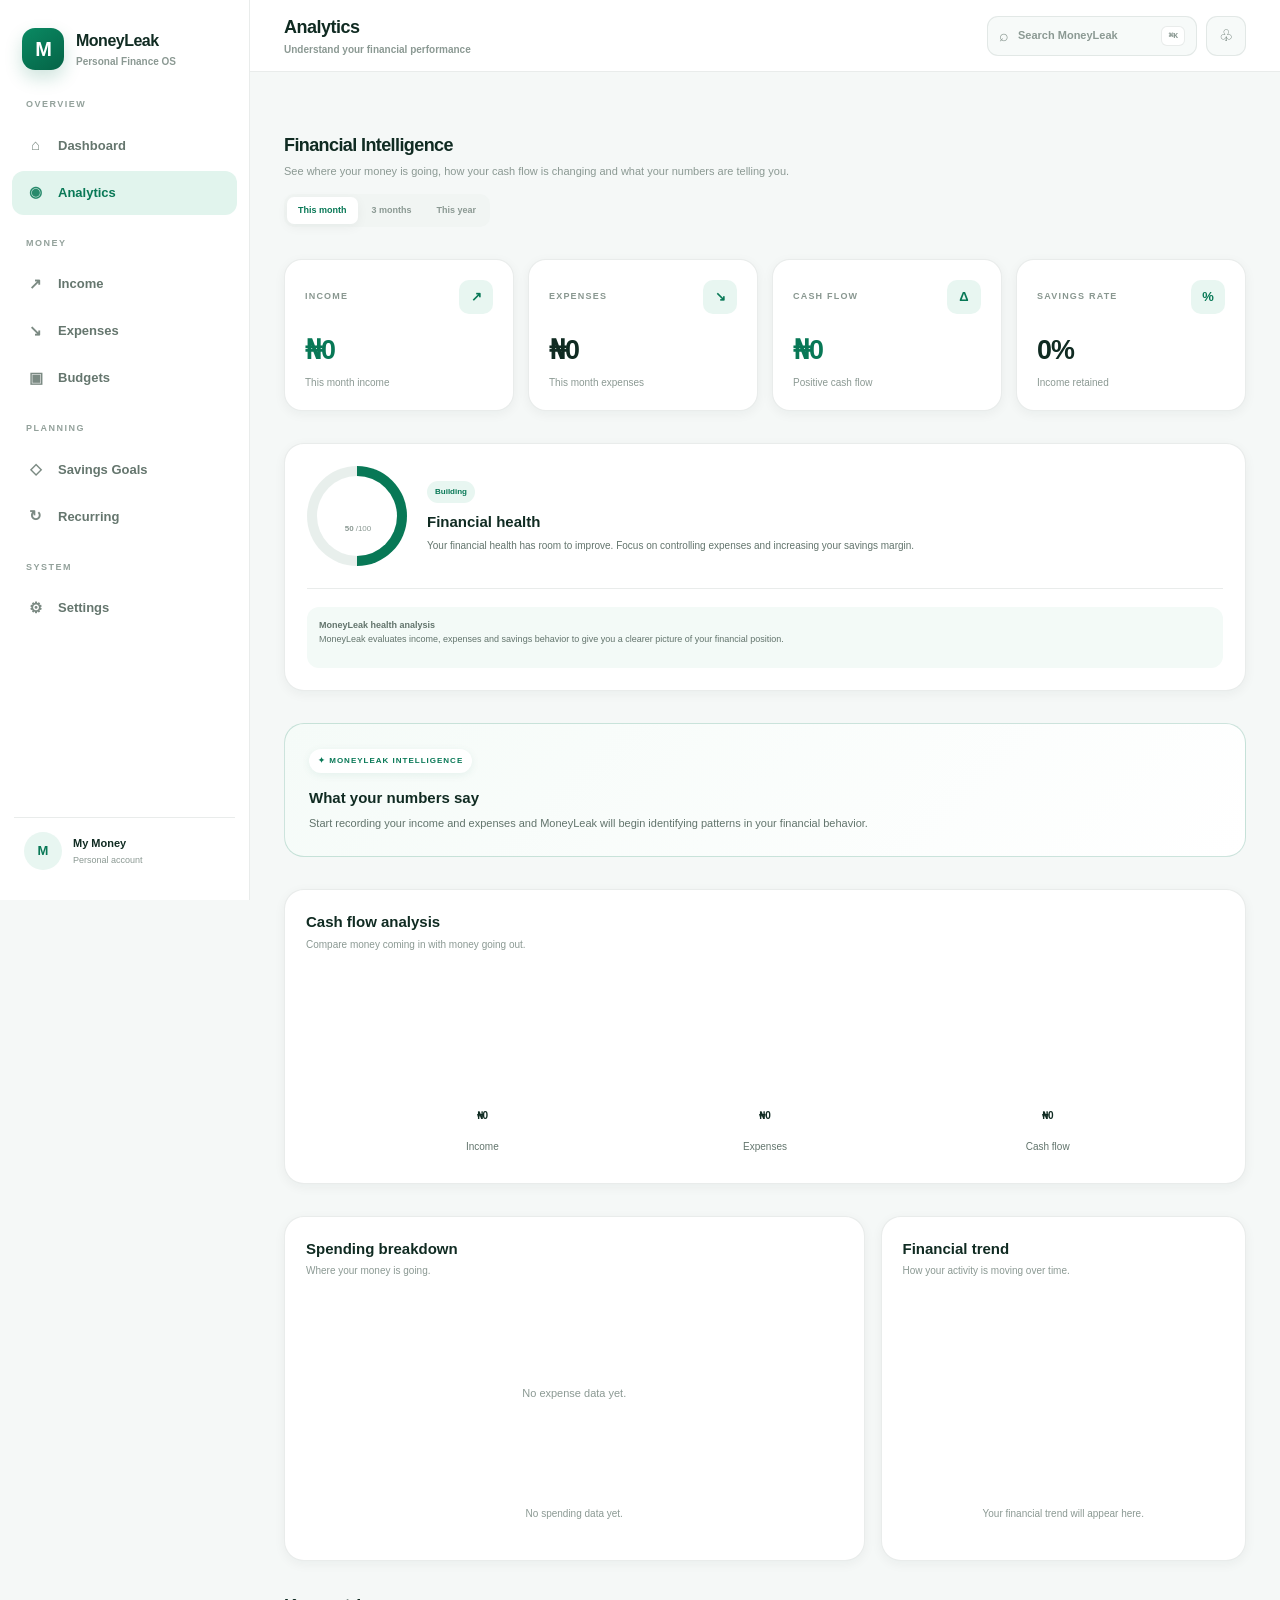
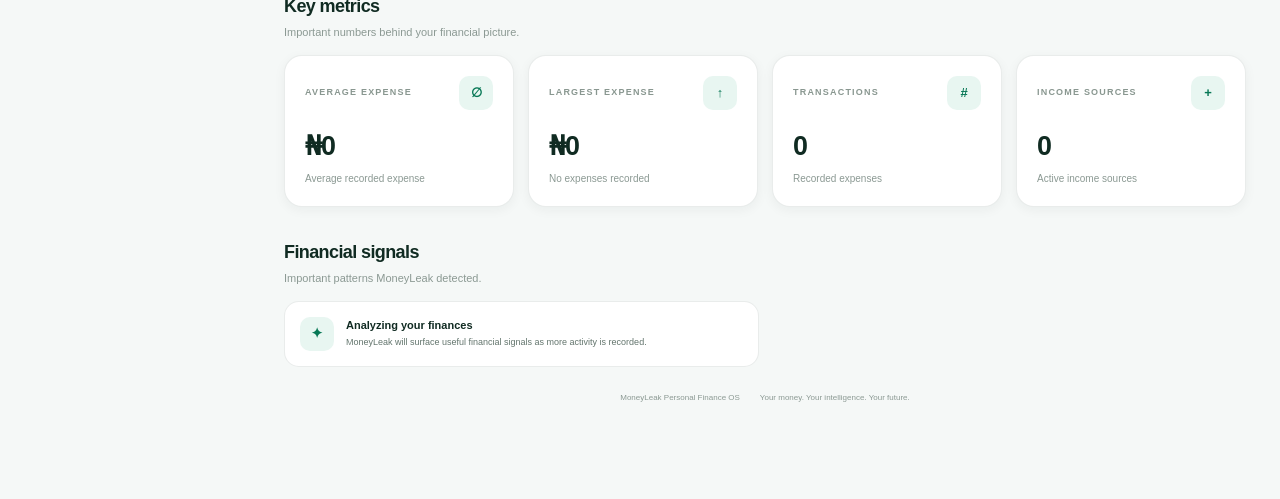
==== commit 9a8b7634: "Update analytics.html" ====
--- a/analytics.html
+++ b/analytics.html
@@ -1,323 +1,370 @@
 <!DOCTYPE html>
 <html lang="en">
-
 <head>
-  <meta charset="UTF-8">
-
-  <meta
-    name="viewport"
-    content="width=device-width, initial-scale=1.0"
-  >
-
-  <meta
-    name="description"
-    content="MoneyLeak financial analytics and spending intelligence."
-  >
-
-  <title>MoneyLeak — Analytics</title>
-
-  <link rel="stylesheet" href="style.css">
+    <meta charset="UTF-8">
+    <meta name="viewport" content="width=device-width, initial-scale=1.0">
+
+    <title>Analytics — MoneyLeak</title>
+
+    <link rel="stylesheet" href="style.css">
 </head>
 
-
 <body>
 
-  <div class="app-shell">
-
-
-    <!-- =====================================================
-         SIDEBAR
-         ===================================================== -->
-
-    <aside class="sidebar">
-
-      <div class="brand">
-
-        <div class="brand-mark">
-          ₦
+<!-- =====================================================
+     MOBILE OVERLAY
+     ===================================================== -->
+
+<div
+    class="mobile-overlay"
+    id="mobileOverlay">
+</div>
+
+
+<!-- =====================================================
+     SIDEBAR
+     ===================================================== -->
+
+<aside class="sidebar" id="sidebar">
+
+    <div class="brand">
+
+        <a href="index.html" class="brand-link">
+
+            <div
+                class="brand-mark"
+                data-brand-logo>
+                M
+            </div>
+
+            <div class="brand-text">
+
+                <strong>MoneyLeak</strong>
+
+                <span>Personal Finance OS</span>
+
+            </div>
+
+        </a>
+
+    </div>
+
+
+    <nav class="sidebar-nav">
+
+        <!-- OVERVIEW -->
+
+        <div class="nav-section">
+
+            <div class="nav-section-title">
+                Overview
+            </div>
+
+            <a
+                href="index.html"
+                class="nav-link">
+
+                <span class="nav-icon">⌂</span>
+
+                <span>Dashboard</span>
+
+            </a>
+
+
+            <a
+                href="analytics.html"
+                class="nav-link active">
+
+                <span class="nav-icon">◉</span>
+
+                <span>Analytics</span>
+
+            </a>
+
         </div>
 
-        <div>
-
-          <div class="brand-text">
-            MoneyLeak
-          </div>
-
-          <div class="brand-subtitle">
-            Personal Finance OS
-          </div>
+
+        <!-- MONEY -->
+
+        <div class="nav-section">
+
+            <div class="nav-section-title">
+                Money
+            </div>
+
+
+            <a
+                href="income.html"
+                class="nav-link">
+
+                <span class="nav-icon">↗</span>
+
+                <span>Income</span>
+
+            </a>
+
+
+            <a
+                href="expenses.html"
+                class="nav-link">
+
+                <span class="nav-icon">↘</span>
+
+                <span>Expenses</span>
+
+            </a>
+
+
+            <a
+                href="budgets.html"
+                class="nav-link">
+
+                <span class="nav-icon">▣</span>
+
+                <span>Budgets</span>
+
+            </a>
 
         </div>
 
-      </div>
-
-
-      <nav class="sidebar-nav">
-
+
+        <!-- PLANNING -->
 
         <div class="nav-section">
 
-          <div class="nav-section-title">
-            Overview
-          </div>
-
-          <a href="index.html">
-            <span class="nav-icon">⌂</span>
-            Dashboard
-          </a>
-
-          <a
-            href="analytics.html"
-            class="active"
-          >
-            <span class="nav-icon">◉</span>
-            Analytics
-          </a>
+            <div class="nav-section-title">
+                Planning
+            </div>
+
+
+            <a
+                href="savings.html"
+                class="nav-link">
+
+                <span class="nav-icon">◇</span>
+
+                <span>Savings Goals</span>
+
+            </a>
+
+
+            <a
+                href="recurring.html"
+                class="nav-link">
+
+                <span class="nav-icon">↻</span>
+
+                <span>Recurring</span>
+
+            </a>
 
         </div>
 
 
+        <!-- SYSTEM -->
+
         <div class="nav-section">
 
-          <div class="nav-section-title">
-            Money
-          </div>
-
-          <a href="income.html">
-            <span class="nav-icon">↗</span>
-            Income
-          </a>
-
-          <a href="expenses.html">
-            <span class="nav-icon">↘</span>
-            Expenses
-          </a>
-
-          <a href="budgets.html">
-            <span class="nav-icon">▣</span>
-            Budgets
-          </a>
+            <div class="nav-section-title">
+                System
+            </div>
+
+
+            <a
+                href="settings.html"
+                class="nav-link">
+
+                <span class="nav-icon">⚙</span>
+
+                <span>Settings</span>
+
+            </a>
 
         </div>
 
-
-        <div class="nav-section">
-
-          <div class="nav-section-title">
-            Planning
-          </div>
-
-          <a href="savings.html">
-            <span class="nav-icon">◎</span>
-            Savings Goals
-          </a>
-
-          <a href="recurring.html">
-            <span class="nav-icon">↻</span>
-            Recurring
-          </a>
-
+    </nav>
+
+
+    <!-- PROFILE -->
+
+    <div class="sidebar-profile">
+
+        <div class="profile-avatar">
+            M
         </div>
 
-
-        <div class="nav-section">
-
-          <div class="nav-section-title">
-            System
-          </div>
-
-          <a href="settings.html">
-            <span class="nav-icon">⚙</span>
-            Settings
-          </a>
+        <div class="profile-info">
+
+            <strong id="sidebarProfileName">
+                My Money
+            </strong>
+
+            <span>
+                Personal account
+            </span>
 
         </div>
 
-      </nav>
-
-
-      <div class="sidebar-footer">
-
-        <div class="sidebar-profile">
-
-          <div class="profile-avatar">
-            M
-          </div>
-
-          <div>
+    </div>
+
+</aside>
+
+
+<!-- =====================================================
+     MAIN
+     ===================================================== -->
+
+<main class="main-content">
+
+
+    <!-- =================================================
+         TOPBAR
+         ================================================= -->
+
+    <header class="topbar">
+
+        <div class="topbar-left">
+
+            <button
+                class="mobile-menu-button"
+                id="mobileMenuButton"
+                type="button"
+                aria-label="Open menu">
+
+                ☰
+
+            </button>
+
+
+            <div class="page-title">
+
+                <h1>
+                    Analytics
+                </h1>
+
+                <span>
+                    Understand your financial performance
+                </span>
+
+            </div>
+
+        </div>
+
+
+        <div class="topbar-actions">
+
+            <!-- SEARCH -->
+
+            <button
+                class="search-trigger"
+                id="globalSearchButton"
+                type="button">
+
+                <span class="search-trigger-icon">
+                    ⌕
+                </span>
+
+                <span class="search-trigger-text">
+                    Search MoneyLeak
+                </span>
+
+                <kbd>
+                    ⌘K
+                </kbd>
+
+            </button>
+
+
+            <!-- NOTIFICATIONS -->
+
+            <button
+                class="notification-button"
+                id="notificationButton"
+                type="button"
+                aria-label="Open notifications">
+
+                <span class="notification-bell">
+                    ♧
+                </span>
+
+                <span
+                    class="notification-count"
+                    id="notificationCount">
+                </span>
+
+            </button>
+
+        </div>
+
+    </header>
+
+
+    <!-- =================================================
+         PAGE
+         ================================================= -->
+
+    <div class="page-content">
+
+
+        <!-- =================================================
+             PAGE HERO
+             ================================================= -->
+
+        <section class="dashboard-section">
+
+            <div class="section-heading">
+
+                <div>
+
+                    <h2>
+                        Financial Intelligence
+                    </h2>
+
+                    <p>
+                        See where your money is going, how your cash flow is changing and what your numbers are telling you.
+                    </p>
+
+                </div>
+
+            </div>
+
+
+            <!-- PERIOD -->
 
             <div
-              class="profile-name"
-              data-user-name
-            >
-              My Money
+                class="period-selector"
+                id="analyticsPeriodSelector">
+
+                <button
+                    class="period-button active"
+                    data-period="month"
+                    type="button">
+
+                    This month
+
+                </button>
+
+
+                <button
+                    class="period-button"
+                    data-period="quarter"
+                    type="button">
+
+                    3 months
+
+                </button>
+
+
+                <button
+                    class="period-button"
+                    data-period="year"
+                    type="button">
+
+                    This year
+
+                </button>
+
             </div>
-
-            <div class="profile-label">
-              Personal account
-            </div>
-
-          </div>
-
-        </div>
-
-      </div>
-
-    </aside>
-
-
-    <!-- =====================================================
-         MOBILE OVERLAY
-         ===================================================== -->
-
-    <div
-      id="mobileOverlay"
-      class="mobile-overlay"
-    ></div>
-
-
-    <!-- =====================================================
-         MAIN
-         ===================================================== -->
-
-    <main class="main-content">
-
-
-      <!-- ===================================================
-           TOPBAR
-           =================================================== -->
-
-      <header class="topbar">
-
-        <div class="topbar-left">
-
-          <button
-            id="mobileMenuButton"
-            class="icon-button mobile-menu-button"
-            type="button"
-            aria-label="Open menu"
-          >
-            ☰
-          </button>
-
-          <div class="page-title">
-            Analytics
-          </div>
-
-        </div>
-
-
-        <div class="topbar-right">
-
-          <button
-            class="topbar-search"
-            type="button"
-            data-open-search
-            aria-label="Search MoneyLeak"
-          >
-
-            <span>⌕</span>
-
-            <span>
-              Search MoneyLeak
-            </span>
-
-            <span class="search-shortcut">
-              ⌘K
-            </span>
-
-          </button>
-
-
-          <button
-            id="notificationButton"
-            class="icon-button"
-            type="button"
-            aria-label="Notifications"
-          >
-            🔔
-          </button>
-
-        </div>
-
-      </header>
-
-
-      <!-- ===================================================
-           PAGE
-           =================================================== -->
-
-      <div class="page-container">
-
-
-        <!-- =================================================
-             INTRO
-             ================================================= -->
-
-        <section class="page-intro fade-in">
-
-          <h1>
-            Financial Intelligence
-          </h1>
-
-          <p>
-            See where your money is going, how your cash flow
-            is changing and what your numbers are telling you.
-          </p>
-
-        </section>
-
-
-        <!-- =================================================
-             PERIOD SELECTOR
-             ================================================= -->
-
-        <section class="card card-padding">
-
-          <div class="period-selector">
-
-            <div>
-
-              <div class="card-title">
-                Analysis period
-              </div>
-
-              <div class="card-subtitle">
-                Change the period to compare your financial performance.
-              </div>
-
-            </div>
-
-
-            <div class="period-buttons">
-
-              <button
-                class="period-button active"
-                data-period="month"
-                type="button"
-              >
-                This month
-              </button>
-
-              <button
-                class="period-button"
-                data-period="quarter"
-                type="button"
-              >
-                3 months
-              </button>
-
-              <button
-                class="period-button"
-                data-period="year"
-                type="button"
-              >
-                This year
-              </button>
-
-            </div>
-
-          </div>
 
         </section>
 
@@ -326,503 +373,390 @@
              OVERVIEW
              ================================================= -->
 
-        <section class="overview-grid">
-
-
-          <div class="card stat-card">
-
-            <div class="stat-top">
-
-              <span class="stat-label">
-                Income
-              </span>
-
-              <div class="stat-icon">
-                ↗
-              </div>
+        <section class="dashboard-section">
+
+            <div class="overview-grid">
+
+
+                <!-- INCOME -->
+
+                <article class="stat-card">
+
+                    <div class="stat-card-top">
+
+                        <span class="stat-label">
+                            Income
+                        </span>
+
+                        <span class="stat-icon">
+                            ↗
+                        </span>
+
+                    </div>
+
+                    <span
+                        class="stat-value positive"
+                        id="analyticsIncome">
+                        ₦0
+                    </span>
+
+                    <span
+                        class="stat-description"
+                        id="analyticsIncomeMeta">
+                        This month income
+                    </span>
+
+                </article>
+
+
+                <!-- EXPENSES -->
+
+                <article class="stat-card">
+
+                    <div class="stat-card-top">
+
+                        <span class="stat-label">
+                            Expenses
+                        </span>
+
+                        <span class="stat-icon">
+                            ↘
+                        </span>
+
+                    </div>
+
+                    <span
+                        class="stat-value"
+                        id="analyticsExpenses">
+                        ₦0
+                    </span>
+
+                    <span
+                        class="stat-description"
+                        id="analyticsExpensesMeta">
+                        This month expenses
+                    </span>
+
+                </article>
+
+
+                <!-- CASH FLOW -->
+
+                <article class="stat-card">
+
+                    <div class="stat-card-top">
+
+                        <span class="stat-label">
+                            Cash Flow
+                        </span>
+
+                        <span class="stat-icon">
+                            Δ
+                        </span>
+
+                    </div>
+
+                    <span
+                        class="stat-value"
+                        id="analyticsCashFlow">
+                        ₦0
+                    </span>
+
+                    <span
+                        class="stat-description"
+                        id="analyticsCashFlowMeta">
+                        Net financial movement
+                    </span>
+
+                </article>
+
+
+                <!-- SAVINGS -->
+
+                <article class="stat-card">
+
+                    <div class="stat-card-top">
+
+                        <span class="stat-label">
+                            Savings Rate
+                        </span>
+
+                        <span class="stat-icon">
+                            %
+                        </span>
+
+                    </div>
+
+                    <span
+                        class="stat-value"
+                        id="analyticsSavingsRate">
+                        0%
+                    </span>
+
+                    <span
+                        class="stat-description"
+                        id="analyticsSavingsMeta">
+                        Income retained
+                    </span>
+
+                </article>
 
             </div>
 
-            <div
-              id="analyticsIncome"
-              class="stat-value positive"
-            >
-              ₦0
+        </section>
+
+
+        <!-- =================================================
+             FINANCIAL HEALTH
+             ================================================= -->
+
+        <section class="dashboard-section">
+
+            <div class="health-card">
+
+                <div class="health-score-area">
+
+
+                    <div
+                        class="health-score-circle"
+                        id="analyticsHealthCircle">
+
+                        <span
+                            class="health-score"
+                            id="analyticsHealthScore">
+                            0
+                        </span>
+
+                        <span>
+                            /100
+                        </span>
+
+                    </div>
+
+
+                    <div class="health-status-area">
+
+                        <span
+                            class="health-status-pill"
+                            id="analyticsHealthStatus">
+                            Building
+                        </span>
+
+                        <h3>
+                            Financial health
+                        </h3>
+
+                        <p
+                            id="analyticsHealthMessage">
+                            Your financial health will appear here as MoneyLeak analyzes your activity.
+                        </p>
+
+                    </div>
+
+                </div>
+
+
+                <div class="health-insight">
+
+                    <strong>
+                        MoneyLeak health analysis
+                    </strong>
+
+                    <p id="analyticsHealthExplanation">
+                        Your score combines your income, spending, savings and overall financial behavior.
+                    </p>
+
+                </div>
+
             </div>
 
-            <div
-              id="analyticsIncomeMeta"
-              class="stat-meta"
-            >
-              Selected period
+        </section>
+
+
+        <!-- =================================================
+             INTELLIGENCE
+             ================================================= -->
+
+        <section class="dashboard-section">
+
+            <div class="intelligence-card">
+
+                <span class="intelligence-badge">
+                    ✦ MONEYLEAK INTELLIGENCE
+                </span>
+
+                <h3>
+                    What your numbers say
+                </h3>
+
+                <p id="analyticsInsight">
+                    MoneyLeak is analyzing your financial activity.
+                </p>
+
             </div>
 
-          </div>
-
-
-          <div class="card stat-card">
-
-            <div class="stat-top">
-
-              <span class="stat-label">
-                Expenses
-              </span>
-
-              <div class="stat-icon">
-                ↘
-              </div>
+        </section>
+
+
+        <!-- =================================================
+             CASH FLOW ANALYSIS
+             ================================================= -->
+
+        <section class="dashboard-section">
+
+            <div class="dashboard-card">
+
+                <div class="card-header">
+
+                    <div>
+
+                        <h3>
+                            Cash flow analysis
+                        </h3>
+
+                        <p>
+                            Compare money coming in with money going out.
+                        </p>
+
+                    </div>
+
+                </div>
+
+
+                <div class="chart-container">
+
+                    <canvas
+                        id="analyticsCashFlowChart"
+                        aria-label="Cash flow chart">
+                    </canvas>
+
+
+                    <div
+                        class="chart-empty"
+                        id="analyticsCashFlowEmpty"
+                        style="display:none;">
+
+                        Not enough data to display a chart.
+
+                    </div>
+
+                </div>
 
             </div>
 
-            <div
-              id="analyticsExpenses"
-              class="stat-value"
-            >
-              ₦0
+        </section>
+
+
+        <!-- =================================================
+             CATEGORY + TREND
+             ================================================= -->
+
+        <section class="dashboard-section">
+
+            <div class="dashboard-two-column">
+
+
+                <!-- CATEGORY BREAKDOWN -->
+
+                <div class="dashboard-card">
+
+                    <div class="card-header">
+
+                        <div>
+
+                            <h3>
+                                Spending breakdown
+                            </h3>
+
+                            <p>
+                                Where your money is going.
+                            </p>
+
+                        </div>
+
+                    </div>
+
+
+                    <div class="chart-container">
+
+                        <canvas
+                            id="categoryChart"
+                            aria-label="Spending category chart">
+                        </canvas>
+
+
+                        <div
+                            class="chart-empty"
+                            id="categoryChartEmpty"
+                            style="display:none;">
+
+                            No expense data yet.
+
+                        </div>
+
+                    </div>
+
+
+                    <div
+                        id="analyticsCategories"
+                        class="top-spending-list">
+                    </div>
+
+                </div>
+
+
+                <!-- TREND -->
+
+                <div class="dashboard-card">
+
+                    <div class="card-header">
+
+                        <div>
+
+                            <h3>
+                                Financial trend
+                            </h3>
+
+                            <p>
+                                How your activity is moving over time.
+                            </p>
+
+                        </div>
+
+                    </div>
+
+
+                    <div class="chart-container">
+
+                        <canvas
+                            id="trendChart"
+                            aria-label="Financial trend chart">
+                        </canvas>
+
+
+                        <div
+                            class="chart-empty"
+                            id="trendChartEmpty"
+                            style="display:none;">
+
+                            Not enough historical data.
+
+                        </div>
+
+                    </div>
+
+
+                    <div
+                        class="empty-inline"
+                        id="trendSummary">
+
+                        Your financial trend will appear here.
+
+                    </div>
+
+                </div>
+
             </div>
-
-            <div
-              id="analyticsExpensesMeta"
-              class="stat-meta"
-            >
-              Selected period
-            </div>
-
-          </div>
-
-
-          <div class="card stat-card">
-
-            <div class="stat-top">
-
-              <span class="stat-label">
-                Cash flow
-              </span>
-
-              <div class="stat-icon">
-                ∆
-              </div>
-
-            </div>
-
-            <div
-              id="analyticsCashFlow"
-              class="stat-value"
-            >
-              ₦0
-            </div>
-
-            <div
-              id="analyticsCashFlowMeta"
-              class="stat-meta"
-            >
-              Income minus expenses
-            </div>
-
-          </div>
-
-
-          <div class="card stat-card">
-
-            <div class="stat-top">
-
-              <span class="stat-label">
-                Savings rate
-              </span>
-
-              <div class="stat-icon">
-                %
-              </div>
-
-            </div>
-
-            <div
-              id="analyticsSavingsRate"
-              class="stat-value"
-            >
-              0%
-            </div>
-
-            <div
-              id="analyticsSavingsMeta"
-              class="stat-meta"
-            >
-              Income retained
-            </div>
-
-          </div>
-
-
-        </section>
-
-
-        <!-- =================================================
-             FINANCIAL SCORE
-             ================================================= -->
-
-        <section class="content-columns">
-
-
-          <div class="card health-card">
-
-            <div class="health-header">
-
-              <div>
-
-                <div class="card-title">
-                  Financial health
-                </div>
-
-                <div
-                  id="analyticsHealthStatus"
-                  class="card-subtitle"
-                >
-                  Analyzing your numbers
-                </div>
-
-              </div>
-
-
-              <div
-                id="analyticsHealthScore"
-                class="health-score"
-              >
-                0
-              </div>
-
-            </div>
-
-
-            <div class="progress large">
-
-              <span
-                id="analyticsHealthFill"
-                style="width:0%"
-              ></span>
-
-            </div>
-
-
-            <p
-              id="analyticsHealthMessage"
-              class="health-message"
-            >
-              Add more financial data to receive a stronger analysis.
-            </p>
-
-          </div>
-
-
-          <div class="intelligence-card">
-
-            <div class="intelligence-badge">
-              ✦ MoneyLeak intelligence
-            </div>
-
-            <h3>
-              What your numbers say
-            </h3>
-
-            <p id="analyticsInsight">
-              MoneyLeak will analyze your financial activity here.
-            </p>
-
-          </div>
-
-
-        </section>
-
-
-        <!-- =================================================
-             CASH FLOW
-             ================================================= -->
-
-        <div class="section-header">
-
-          <div>
-
-            <h2>
-              Cash flow analysis
-            </h2>
-
-            <p>
-              Compare money coming in with money going out.
-            </p>
-
-          </div>
-
-        </div>
-
-
-        <section class="card card-padding">
-
-          <div class="analytics-chart-header">
-
-            <div>
-
-              <div class="card-title">
-                Income vs expenses
-              </div>
-
-              <div
-                id="cashFlowChartSubtitle"
-                class="card-subtitle"
-              >
-                Selected period
-              </div>
-
-            </div>
-
-
-            <div class="chart-legend">
-
-              <span>
-                <i class="legend-income"></i>
-                Income
-              </span>
-
-              <span>
-                <i class="legend-expense"></i>
-                Expenses
-              </span>
-
-            </div>
-
-          </div>
-
-
-          <div class="chart-container">
-
-            <canvas
-              id="analyticsCashFlowChart"
-              height="280"
-            ></canvas>
-
-            <div
-              id="analyticsCashFlowEmpty"
-              class="chart-empty"
-            >
-              Add income and expense transactions
-              to see your cash flow chart.
-            </div>
-
-          </div>
-
-        </section>
-
-
-        <!-- =================================================
-             CATEGORY BREAKDOWN
-             ================================================= -->
-
-        <div class="section-header">
-
-          <div>
-
-            <h2>
-              Spending breakdown
-            </h2>
-
-            <p>
-              Discover which categories consume the most money.
-            </p>
-
-          </div>
-
-        </div>
-
-
-        <section class="content-columns">
-
-
-          <!-- Category chart -->
-
-          <div class="card card-padding">
-
-            <div class="card-header">
-
-              <div>
-
-                <div class="card-title">
-                  Expense categories
-                </div>
-
-                <div class="card-subtitle">
-                  Where your money went
-                </div>
-
-              </div>
-
-            </div>
-
-
-            <div class="chart-container small">
-
-              <canvas
-                id="categoryChart"
-                height="280"
-              ></canvas>
-
-              <div
-                id="categoryChartEmpty"
-                class="chart-empty"
-              >
-                No expenses for this period.
-              </div>
-
-            </div>
-
-          </div>
-
-
-          <!-- Category list -->
-
-          <div class="card card-padding">
-
-            <div class="card-header">
-
-              <div>
-
-                <div class="card-title">
-                  Category ranking
-                </div>
-
-                <div class="card-subtitle">
-                  Largest spending areas
-                </div>
-
-              </div>
-
-            </div>
-
-
-            <div
-              id="analyticsCategories"
-              class="analytics-category-list"
-            >
-
-              <div class="empty-state">
-
-                <strong>
-                  No category data
-                </strong>
-
-                <span>
-                  Add expenses to see your ranking.
-                </span>
-
-              </div>
-
-            </div>
-
-          </div>
-
-
-        </section>
-
-
-        <!-- =================================================
-             TRENDS
-             ================================================= -->
-
-        <div class="section-header">
-
-          <div>
-
-            <h2>
-              Financial trends
-            </h2>
-
-            <p>
-              Look beyond a single month.
-            </p>
-
-          </div>
-
-        </div>
-
-
-        <section class="content-columns">
-
-
-          <div class="card card-padding">
-
-            <div class="card-header">
-
-              <div>
-
-                <div class="card-title">
-                  Monthly cash flow
-                </div>
-
-                <div class="card-subtitle">
-                  Last six months
-                </div>
-
-              </div>
-
-            </div>
-
-
-            <div class="chart-container">
-
-              <canvas
-                id="trendChart"
-                height="280"
-              ></canvas>
-
-              <div
-                id="trendChartEmpty"
-                class="chart-empty"
-              >
-                Add transactions to generate your trend.
-              </div>
-
-            </div>
-
-          </div>
-
-
-          <div class="card card-padding">
-
-            <div class="card-header">
-
-              <div>
-
-                <div class="card-title">
-                  Trend summary
-                </div>
-
-                <div class="card-subtitle">
-                  Your recent direction
-                </div>
-
-              </div>
-
-            </div>
-
-
-            <div
-              id="trendSummary"
-              class="insight-list"
-            >
-
-              <div class="empty-state">
-
-                <strong>
-                  Not enough data
-                </strong>
-
-                <span>
-                  Keep tracking your finances.
-                </span>
-
-              </div>
-
-            </div>
-
-          </div>
-
 
         </section>
 
@@ -831,3074 +765,1600 @@
              KEY METRICS
              ================================================= -->
 
-        <div class="section-header">
-
-          <div>
-
-            <h2>
-              Key financial metrics
-            </h2>
-
-          </div>
+        <section class="dashboard-section">
+
+            <div class="section-heading">
+
+                <div>
+
+                    <h2>
+                        Key metrics
+                    </h2>
+
+                    <p>
+                        Important numbers behind your financial picture.
+                    </p>
+
+                </div>
+
+            </div>
+
+
+            <div class="overview-grid">
+
+
+                <article class="stat-card">
+
+                    <div class="stat-card-top">
+
+                        <span class="stat-label">
+                            Average Expense
+                        </span>
+
+                        <span class="stat-icon">
+                            ∅
+                        </span>
+
+                    </div>
+
+                    <span
+                        class="stat-value"
+                        id="averageExpense">
+                        ₦0
+                    </span>
+
+                    <span class="stat-description">
+                        Average recorded expense
+                    </span>
+
+                </article>
+
+
+                <article class="stat-card">
+
+                    <div class="stat-card-top">
+
+                        <span class="stat-label">
+                            Largest Expense
+                        </span>
+
+                        <span class="stat-icon">
+                            ↑
+                        </span>
+
+                    </div>
+
+                    <span
+                        class="stat-value"
+                        id="largestExpense">
+                        ₦0
+                    </span>
+
+                    <span
+                        class="stat-description"
+                        id="largestExpenseName">
+                        No expenses recorded
+                    </span>
+
+                </article>
+
+
+                <article class="stat-card">
+
+                    <div class="stat-card-top">
+
+                        <span class="stat-label">
+                            Transactions
+                        </span>
+
+                        <span class="stat-icon">
+                            #
+                        </span>
+
+                    </div>
+
+                    <span
+                        class="stat-value"
+                        id="analyticsExpenseCount">
+                        0
+                    </span>
+
+                    <span class="stat-description">
+                        Recorded expenses
+                    </span>
+
+                </article>
+
+
+                <article class="stat-card">
+
+                    <div class="stat-card-top">
+
+                        <span class="stat-label">
+                            Income Sources
+                        </span>
+
+                        <span class="stat-icon">
+                            +
+                        </span>
+
+                    </div>
+
+                    <span
+                        class="stat-value"
+                        id="analyticsIncomeSources">
+                        0
+                    </span>
+
+                    <span class="stat-description">
+                        Active income sources
+                    </span>
+
+                </article>
+
+            </div>
+
+        </section>
+
+
+        <!-- =================================================
+             SMART ALERTS
+             ================================================= -->
+
+        <section class="dashboard-section">
+
+            <div class="section-heading">
+
+                <div>
+
+                    <h2>
+                        Financial signals
+                    </h2>
+
+                    <p>
+                        Important patterns MoneyLeak detected.
+                    </p>
+
+                </div>
+
+            </div>
+
+
+            <div
+                class="alerts-grid"
+                id="analyticsAlerts">
+
+                <div class="alert-card">
+
+                    <div class="alert-icon">
+                        ✦
+                    </div>
+
+                    <div>
+
+                        <strong>
+                            Analyzing your finances
+                        </strong>
+
+                        <p>
+                            MoneyLeak will surface useful financial signals as more activity is recorded.
+                        </p>
+
+                    </div>
+
+                </div>
+
+            </div>
+
+        </section>
+
+
+        <!-- =================================================
+             FOOTER
+             ================================================= -->
+
+        <footer class="app-footer">
+
+            <span>
+                MoneyLeak Personal Finance OS
+            </span>
+
+            <span>
+                Your money. Your intelligence. Your future.
+            </span>
+
+        </footer>
+
+    </div>
+
+</main>
+
+
+<!-- =====================================================
+     SEARCH OVERLAY
+     ===================================================== -->
+
+<div
+    class="search-overlay"
+    id="searchOverlay">
+
+    <div class="search-modal">
+
+
+        <div class="search-modal-header">
+
+            <div>
+
+                <span class="search-modal-eyebrow">
+                    MONEYLEAK SEARCH
+                </span>
+
+                <h2>
+                    What are you looking for?
+                </h2>
+
+            </div>
+
+
+            <button
+                class="search-close"
+                id="closeSearch"
+                type="button"
+                aria-label="Close search">
+
+                ×
+
+            </button>
 
         </div>
 
 
-        <section class="overview-grid">
-
-
-          <div class="card stat-card">
-
-            <div class="stat-top">
-
-              <span class="stat-label">
-                Average expense
-              </span>
-
-              <div class="stat-icon">
-                ₦
-              </div>
+        <div class="search-input-wrapper">
+
+            <span>
+                ⌕
+            </span>
+
+            <input
+                type="search"
+                id="globalSearch"
+                placeholder="Search income, expenses, goals or ask a money question..."
+                autocomplete="off">
+
+            <kbd>
+                ESC
+            </kbd>
+
+        </div>
+
+
+        <div
+            class="search-results"
+            id="searchResults">
+
+        </div>
+
+    </div>
+
+</div>
+
+
+<!-- =====================================================
+     NOTIFICATION CENTER
+     ===================================================== -->
+
+<aside
+    class="notification-panel"
+    id="notificationPanel">
+
+
+    <div class="notification-panel-header">
+
+        <div class="notification-heading">
+
+            <div class="notification-title-row">
+
+                <h3>
+                    Notifications
+                </h3>
+
+                <span
+                    class="notification-unread-badge"
+                    id="notificationUnreadBadge"
+                    data-count="0">
+                    0
+                </span>
 
             </div>
 
-            <div
-              id="averageExpense"
-              class="stat-value"
-            >
-              ₦0
+            <p>
+                Updates about your financial activity
+            </p>
+
+        </div>
+
+
+        <button
+            class="notification-close"
+            id="closeNotifications"
+            type="button"
+            aria-label="Close notifications">
+
+            ×
+
+        </button>
+
+    </div>
+
+
+    <div class="notification-toolbar">
+
+        <div class="notification-tabs">
+
+            <button
+                class="notification-tab active"
+                type="button"
+                data-notification-filter="all">
+
+                All
+
+            </button>
+
+
+            <button
+                class="notification-tab"
+                type="button"
+                data-notification-filter="unread">
+
+                Unread
+
+            </button>
+
+        </div>
+
+
+        <div class="notification-actions">
+
+            <button
+                class="notification-action"
+                id="markAllNotificationsRead"
+                type="button">
+
+                Mark all as read
+
+            </button>
+
+
+            <button
+                class="notification-action danger"
+                id="clearNotifications"
+                type="button">
+
+                Clear
+
+            </button>
+
+        </div>
+
+    </div>
+
+
+    <div class="notification-summary">
+
+        <div class="notification-summary-icon">
+            ✦
+        </div>
+
+        <div class="notification-summary-content">
+
+            <strong>
+                Your MoneyLeak intelligence
+            </strong>
+
+            <span>
+                Smart financial signals appear here automatically.
+            </span>
+
+        </div>
+
+    </div>
+
+
+    <div
+        class="notification-list"
+        id="notificationList">
+
+        <div class="notification-empty">
+
+            <div class="notification-empty-icon">
+                ✓
             </div>
 
-            <div class="stat-meta">
-              Per expense transaction
-            </div>
-
-          </div>
-
-
-          <div class="card stat-card">
-
-            <div class="stat-top">
-
-              <span class="stat-label">
-                Largest expense
-              </span>
-
-              <div class="stat-icon">
-                ↑
-              </div>
-
-            </div>
-
-            <div
-              id="largestExpense"
-              class="stat-value"
-            >
-              ₦0
-            </div>
-
-            <div
-              id="largestExpenseName"
-              class="stat-meta"
-            >
-              No data
-            </div>
-
-          </div>
-
-
-          <div class="card stat-card">
-
-            <div class="stat-top">
-
-              <span class="stat-label">
-                Expense count
-              </span>
-
-              <div class="stat-icon">
-                #
-              </div>
-
-            </div>
-
-            <div
-              id="analyticsExpenseCount"
-              class="stat-value"
-            >
-              0
-            </div>
-
-            <div class="stat-meta">
-              Selected period
-            </div>
-
-          </div>
-
-
-          <div class="card stat-card">
-
-            <div class="stat-top">
-
-              <span class="stat-label">
-                Income sources
-              </span>
-
-              <div class="stat-icon">
-                ↗
-              </div>
-
-            </div>
-
-            <div
-              id="analyticsIncomeSources"
-              class="stat-value"
-            >
-              0
-            </div>
-
-            <div class="stat-meta">
-              Unique sources
-            </div>
-
-          </div>
-
-
-        </section>
-
-
-        <!-- =================================================
-             MONEY LEAK DETECTOR
-             ================================================= -->
-
-        <div class="section-header">
-
-          <div>
-
-            <h2>
-              MoneyLeak detector
-            </h2>
+            <h4>
+                You're all caught up
+            </h4>
 
             <p>
-              The areas most likely to deserve your attention.
+                Important financial updates will appear here.
             </p>
 
-          </div>
-
         </div>
 
-
-        <section
-          id="analyticsAlerts"
-          class="alert-list"
-        >
-
-          <div class="alert alert-info">
-
-            <div class="alert-icon">
-              ✦
-            </div>
-
-            <div>
-
-              <strong>
-                Analysis waiting
-              </strong>
-
-              <span>
-                Add transactions, budgets and goals to unlock
-                deeper financial insights.
-              </span>
-
-            </div>
-
-          </div>
-
-        </section>
-
-
-        <!-- =================================================
-             ACTIONS
-             ================================================= -->
-
-        <div class="section-header">
-
-          <div>
-
-            <h2>
-              Take action
-            </h2>
-
-          </div>
-
-        </div>
-
-
-        <section class="quick-actions">
-
-
-          <a
-            href="expenses.html"
-            class="quick-action"
-          >
-
-            <div class="quick-action-icon">
-              ↘
-            </div>
-
-            <div>
-
-              <strong>
-                Review expenses
-              </strong>
-
-              <span>
-                Find and fix money leaks
-              </span>
-
-            </div>
-
-          </a>
-
-
-          <a
-            href="budgets.html"
-            class="quick-action"
-          >
-
-            <div class="quick-action-icon">
-              ▣
-            </div>
-
-            <div>
-
-              <strong>
-                Create budgets
-              </strong>
-
-              <span>
-                Put limits around spending
-              </span>
-
-            </div>
-
-          </a>
-
-
-          <a
-            href="savings.html"
-            class="quick-action"
-          >
-
-            <div class="quick-action-icon">
-              ◎
-            </div>
-
-            <div>
-
-              <strong>
-                Build savings
-              </strong>
-
-              <span>
-                Turn cash flow into goals
-              </span>
-
-            </div>
-
-          </a>
-
-
-          <a
-            href="index.html"
-            class="quick-action"
-          >
-
-            <div class="quick-action-icon">
-              ⌂
-            </div>
-
-            <div>
-
-              <strong>
-                Dashboard
-              </strong>
-
-              <span>
-                See your complete financial picture
-              </span>
-
-            </div>
-
-          </a>
-
-
-        </section>
-
-
-        <footer class="footer">
-
-          MoneyLeak Personal Finance OS
-          <br>
-
-          Your money. Your decisions. Your future.
-
-        </footer>
-
-
-      </div>
-
-    </main>
-
-  </div>
-
-
-  <!-- =====================================================
-       SEARCH OVERLAY
-       ===================================================== -->
-
-  <div
-    id="searchOverlay"
-    hidden
-  >
-
-    <div class="search-modal">
-
-      <div class="search-header">
-
-        <span>
-          ⌕
-        </span>
-
-        <input
-          id="globalSearch"
-          type="search"
-          placeholder="Search transactions, goals, categories..."
-          autocomplete="off"
-        >
-
-        <button
-          id="closeSearch"
-          class="icon-button"
-          type="button"
-          aria-label="Close search"
-        >
-          ×
-        </button>
-
-      </div>
-
-
-      <div
-        id="searchResults"
-        class="search-results"
-      >
-
-        <div class="search-empty">
-
-          <strong>
-            Search MoneyLeak
-          </strong>
-
-          <span>
-            Try a category, transaction, goal or amount.
-          </span>
-
-        </div>
-
-      </div>
-
     </div>
 
-  </div>
-
-
-  <!-- =====================================================
-       NOTIFICATIONS
-       ===================================================== -->
-
-  <aside
-    id="notificationPanel"
-    class="notification-panel"
-  >
-
-    <div class="notification-header">
-
-      <strong>
-        Notifications
-      </strong>
-
-      <button
-        id="closeNotifications"
-        class="icon-button"
-        type="button"
-        aria-label="Close notifications"
-      >
-        ×
-      </button>
-
-    </div>
-
-
-    <div id="notificationList">
-
-      <div class="notification-empty">
-
-        <strong>
-          You're all caught up
-        </strong>
-
-        <span>
-          No important alerts right now.
-        </span>
-
-      </div>
-
-    </div>
-
-  </aside>
-
-
-  <!-- =====================================================
-       ANALYTICS JAVASCRIPT
-       ===================================================== -->
-
-  <script>
-
-    (() => {
-
-      "use strict";
-
-
-      function waitForMoneyLeak(
-        callback
-      ) {
-
-        if (
-          window.MoneyLeak
-        ) {
-
-          callback(
-            window.MoneyLeak
-          );
-
-          return;
+</aside>
+
+
+<!-- =====================================================
+     APP
+     ===================================================== -->
+
+<script src="app.js"></script>
+
+
+<!-- =====================================================
+     ANALYTICS PAGE ENGINE
+     ===================================================== -->
+
+<script>
+
+(function () {
+
+    "use strict";
+
+
+    function waitForMoneyLeak(callback) {
+
+        if (window.MoneyLeak) {
+
+            callback(window.MoneyLeak);
+
+            return;
 
         }
 
 
-        setTimeout(
-          () => {
-
-            waitForMoneyLeak(
-              callback
-            );
-
-          },
-          50
-        );
-
-      }
-
-
-      function initializeAnalytics(
-        MoneyLeak
-      ) {
-
-
-        let currentPeriod =
-          "month";
-
-
-        const periodButtons =
-          document.querySelectorAll(
-            ".period-button"
-          );
-
-
-        periodButtons.forEach(
-          button => {
-
-            button.addEventListener(
-              "click",
-              () => {
-
-                periodButtons.forEach(
-                  item =>
-                    item.classList.remove(
-                      "active"
+        setTimeout(function () {
+
+            waitForMoneyLeak(callback);
+
+        }, 100);
+
+    }
+
+
+    waitForMoneyLeak(function (MoneyLeak) {
+
+
+        let currentPeriod = "month";
+
+
+        /* =================================================
+           HELPERS
+           ================================================= */
+
+        function $(id) {
+
+            return document.getElementById(id);
+
+        }
+
+
+        function money(value) {
+
+            if (
+                MoneyLeak &&
+                typeof MoneyLeak.displayCurrency === "function"
+            ) {
+
+                return MoneyLeak.displayCurrency(value);
+
+            }
+
+
+            return "₦" +
+                Number(value || 0).toLocaleString(
+                    "en-NG"
+                );
+
+        }
+
+
+        function getTransactions() {
+
+            if (
+                MoneyLeak &&
+                typeof MoneyLeak.getTransactions === "function"
+            ) {
+
+                return MoneyLeak.getTransactions();
+
+            }
+
+
+            return [];
+
+        }
+
+
+        function getPeriodTransactions(period) {
+
+            const transactions =
+                getTransactions();
+
+
+            const now = new Date();
+
+            let start =
+                new Date(now);
+
+
+            if (period === "quarter") {
+
+                start.setMonth(
+                    now.getMonth() - 2
+                );
+
+            }
+
+            else if (period === "year") {
+
+                start.setFullYear(
+                    now.getFullYear() - 1
+                );
+
+            }
+
+            else {
+
+                start =
+                    new Date(
+                        now.getFullYear(),
+                        now.getMonth(),
+                        1
+                    );
+
+            }
+
+
+            return transactions.filter(function (transaction) {
+
+                const date =
+                    new Date(
+                        transaction.date
+                    );
+
+
+                return date >= start &&
+                    date <= now;
+
+            });
+
+        }
+
+
+        function calculateData() {
+
+            const transactions =
+                getPeriodTransactions(
+                    currentPeriod
+                );
+
+
+            const incomeTransactions =
+                transactions.filter(
+                    t => t.type === "income"
+                );
+
+
+            const expenseTransactions =
+                transactions.filter(
+                    t => t.type === "expense"
+                );
+
+
+            const income =
+                incomeTransactions.reduce(
+                    (sum, t) =>
+                        sum + Number(t.amount || 0),
+                    0
+                );
+
+
+            const expenses =
+                expenseTransactions.reduce(
+                    (sum, t) =>
+                        sum + Number(t.amount || 0),
+                    0
+                );
+
+
+            const cashFlow =
+                income - expenses;
+
+
+            const savingsRate =
+                income > 0
+                    ? (cashFlow / income) * 100
+                    : 0;
+
+
+            const categories = {};
+
+
+            expenseTransactions.forEach(function (t) {
+
+                const category =
+                    t.category ||
+                    "Other";
+
+
+                categories[category] =
+                    (categories[category] || 0) +
+                    Number(t.amount || 0);
+
+            });
+
+
+            const largest =
+                expenseTransactions
+                    .slice()
+                    .sort(
+                        (a, b) =>
+                            Number(b.amount || 0) -
+                            Number(a.amount || 0)
+                    )[0];
+
+
+            const averageExpense =
+                expenseTransactions.length
+                    ? expenses /
+                      expenseTransactions.length
+                    : 0;
+
+
+            const incomeSources =
+                new Set(
+                    incomeTransactions.map(
+                        t =>
+                            t.source ||
+                            t.category ||
+                            "Other"
                     )
                 );
 
 
-                button.classList.add(
-                  "active"
+            return {
+
+                transactions,
+
+                incomeTransactions,
+
+                expenseTransactions,
+
+                income,
+
+                expenses,
+
+                cashFlow,
+
+                savingsRate,
+
+                categories,
+
+                largest,
+
+                averageExpense,
+
+                incomeSources
+
+            };
+
+        }
+
+
+        /* =================================================
+           UPDATE OVERVIEW
+           ================================================= */
+
+        function updateOverview(data) {
+
+            $("analyticsIncome").textContent =
+                money(data.income);
+
+
+            $("analyticsExpenses").textContent =
+                money(data.expenses);
+
+
+            const cashFlowElement =
+                $("analyticsCashFlow");
+
+
+            cashFlowElement.textContent =
+                money(data.cashFlow);
+
+
+            cashFlowElement.classList.remove(
+                "positive",
+                "negative"
+            );
+
+
+            if (data.cashFlow >= 0) {
+
+                cashFlowElement.classList.add(
+                    "positive"
                 );
 
-
-                currentPeriod =
-                  button.dataset.period ||
-                  "month";
-
-
-                renderAll();
-
-              }
+            }
+
+            else {
+
+                cashFlowElement.classList.add(
+                    "negative"
+                );
+
+            }
+
+
+            $("analyticsSavingsRate")
+                .textContent =
+                Math.round(
+                    Math.max(
+                        0,
+                        data.savingsRate
+                    )
+                ) + "%";
+
+
+            $("analyticsIncomeMeta")
+                .textContent =
+                currentPeriod === "month"
+                    ? "This month income"
+                    : "Selected period income";
+
+
+            $("analyticsExpensesMeta")
+                .textContent =
+                currentPeriod === "month"
+                    ? "This month expenses"
+                    : "Selected period expenses";
+
+
+            $("analyticsCashFlowMeta")
+                .textContent =
+                data.cashFlow >= 0
+                    ? "Positive cash flow"
+                    : "Negative cash flow";
+
+
+            $("analyticsSavingsMeta")
+                .textContent =
+                "Income retained";
+
+        }
+
+
+        /* =================================================
+           HEALTH
+           ================================================= */
+
+        function updateHealth(data) {
+
+            let score = 50;
+
+
+            if (data.income > 0) {
+
+                score += 15;
+
+            }
+
+
+            if (data.cashFlow > 0) {
+
+                score += 15;
+
+            }
+
+
+            if (data.savingsRate >= 20) {
+
+                score += 15;
+
+            }
+
+            else if (data.savingsRate >= 10) {
+
+                score += 8;
+
+            }
+
+
+            if (data.savingsRate < 0) {
+
+                score -= 20;
+
+            }
+
+
+            score =
+                Math.max(
+                    0,
+                    Math.min(100, score)
+                );
+
+
+            let status;
+
+
+            if (score >= 85) {
+
+                status = "Excellent";
+
+            }
+
+            else if (score >= 70) {
+
+                status = "Strong";
+
+            }
+
+            else if (score >= 50) {
+
+                status = "Building";
+
+            }
+
+            else {
+
+                status = "Needs attention";
+
+            }
+
+
+            $("analyticsHealthScore")
+                .textContent = score;
+
+
+            $("analyticsHealthStatus")
+                .textContent = status;
+
+
+            $("analyticsHealthMessage")
+                .textContent =
+                score >= 70
+                    ? "Your finances are in a strong position. Keep your spending controlled and continue building savings."
+                    : "Your financial health has room to improve. Focus on controlling expenses and increasing your savings margin.";
+
+
+            const circle =
+                $("analyticsHealthCircle");
+
+
+            if (circle) {
+
+                circle.style.background =
+                    "conic-gradient(var(--green-700) " +
+                    (score * 3.6) +
+                    "deg, #e8efec " +
+                    (score * 3.6) +
+                    "deg)";
+
+            }
+
+        }
+
+
+        /* =================================================
+           INTELLIGENCE
+           ================================================= */
+
+        function updateInsight(data) {
+
+            let message;
+
+
+            if (!data.transactions.length) {
+
+                message =
+                    "Start recording your income and expenses and MoneyLeak will begin identifying patterns in your financial behavior.";
+
+            }
+
+            else if (data.cashFlow < 0) {
+
+                message =
+                    "Your expenses are currently higher than your recorded income. Your first priority should be reducing unnecessary spending and protecting your cash flow.";
+
+            }
+
+            else if (data.savingsRate >= 30) {
+
+                message =
+                    "You're retaining a strong portion of your recorded income. Consider directing more of your surplus toward long-term savings goals.";
+
+            }
+
+            else if (data.savingsRate >= 20) {
+
+                message =
+                    "Your savings performance is healthy. Maintaining this consistency can significantly improve your financial position over time.";
+
+            }
+
+            else {
+
+                message =
+                    "You have positive cash flow, but there may be an opportunity to increase the percentage of income you keep each month.";
+
+            }
+
+
+            $("analyticsInsight")
+                .textContent = message;
+
+
+            $("analyticsHealthExplanation")
+                .textContent =
+                "MoneyLeak evaluates income, expenses and savings behavior to give you a clearer picture of your financial position.";
+
+        }
+
+
+        /* =================================================
+           KEY METRICS
+           ================================================= */
+
+        function updateMetrics(data) {
+
+            $("averageExpense")
+                .textContent =
+                money(data.averageExpense);
+
+
+            $("largestExpense")
+                .textContent =
+                money(
+                    data.largest
+                        ? data.largest.amount
+                        : 0
+                );
+
+
+            $("largestExpenseName")
+                .textContent =
+                data.largest
+                    ? (
+                        data.largest.description ||
+                        data.largest.category ||
+                        "Largest recorded expense"
+                    )
+                    : "No expenses recorded";
+
+
+            $("analyticsExpenseCount")
+                .textContent =
+                data.expenseTransactions.length;
+
+
+            $("analyticsIncomeSources")
+                .textContent =
+                data.incomeSources.size;
+
+        }
+
+
+        /* =================================================
+           CATEGORY LIST
+           ================================================= */
+
+        function updateCategories(data) {
+
+            const container =
+                $("analyticsCategories");
+
+
+            container.innerHTML = "";
+
+
+            const entries =
+                Object.entries(
+                    data.categories
+                )
+                .sort(
+                    (a, b) =>
+                        b[1] - a[1]
+                );
+
+
+            if (!entries.length) {
+
+                container.innerHTML =
+                    '<div class="empty-inline">No spending data yet.</div>';
+
+                return;
+
+            }
+
+
+            const total =
+                data.expenses;
+
+
+            entries
+                .slice(0, 6)
+                .forEach(function (entry) {
+
+                    const category =
+                        entry[0];
+
+                    const amount =
+                        entry[1];
+
+                    const percentage =
+                        total > 0
+                            ? (
+                                amount /
+                                total
+                            ) * 100
+                            : 0;
+
+
+                    const row =
+                        document.createElement(
+                            "div"
+                        );
+
+
+                    row.className =
+                        "spending-row";
+
+
+                    row.innerHTML = `
+
+                        <div class="spending-row-main">
+
+                            <div class="spending-row-label">
+
+                                <span>
+                                    ${category}
+                                </span>
+
+                                <strong>
+                                    ${money(amount)}
+                                </strong>
+
+                            </div>
+
+                            <div class="spending-bar">
+
+                                <div
+                                    style="width:${Math.min(100, percentage)}%">
+                                </div>
+
+                            </div>
+
+                        </div>
+
+                        <div class="spending-row-percent">
+
+                            ${Math.round(percentage)}%
+
+                        </div>
+
+                    `;
+
+
+                    container.appendChild(row);
+
+                });
+
+        }
+
+
+        /* =================================================
+           CASH FLOW CHART
+           ================================================= */
+
+        function drawCashFlowChart(data) {
+
+            const canvas =
+                $("analyticsCashFlowChart");
+
+
+            if (!canvas) return;
+
+
+            const ctx =
+                canvas.getContext("2d");
+
+
+            const rect =
+                canvas.getBoundingClientRect();
+
+
+            const ratio =
+                window.devicePixelRatio || 1;
+
+
+            canvas.width =
+                rect.width * ratio;
+
+
+            canvas.height =
+                190 * ratio;
+
+
+            ctx.scale(
+                ratio,
+                ratio
             );
 
-          }
-        );
-
-
-        /* ===================================================
-           PERIOD RANGE
-           =================================================== */
-
-        function getPeriodRange(
-          period
-        ) {
-
-          const now =
-            new Date();
-
-
-          const end =
-            new Date(
-              now
+
+            const width =
+                rect.width;
+
+            const height =
+                190;
+
+
+            ctx.clearRect(
+                0,
+                0,
+                width,
+                height
             );
 
 
-          const start =
-            new Date(
-              now
+            const values = [
+
+                data.income,
+
+                data.expenses,
+
+                Math.max(
+                    0,
+                    data.cashFlow
+                )
+
+            ];
+
+
+            const max =
+                Math.max(
+                    ...values,
+                    1
+                );
+
+
+            const labels = [
+
+                "Income",
+
+                "Expenses",
+
+                "Cash flow"
+
+            ];
+
+
+            const padding = 35;
+
+            const chartWidth =
+                width - padding * 2;
+
+            const barWidth =
+                Math.min(
+                    70,
+                    chartWidth / 5
+                );
+
+
+            values.forEach(
+                function (value, index) {
+
+                    const x =
+                        padding +
+                        index *
+                        (
+                            chartWidth /
+                            3
+                        ) +
+                        (
+                            chartWidth / 3 -
+                            barWidth
+                        ) / 2;
+
+
+                    const barHeight =
+                        (
+                            value /
+                            max
+                        ) *
+                        125;
+
+
+                    const y =
+                        height -
+                        35 -
+                        barHeight;
+
+
+                    ctx.fillStyle =
+                        index === 1
+                            ? "#d84a4a"
+                            : "#087856";
+
+
+                    ctx.beginPath();
+
+                    ctx.roundRect(
+                        x,
+                        y,
+                        barWidth,
+                        barHeight,
+                        8
+                    );
+
+                    ctx.fill();
+
+
+                    ctx.fillStyle =
+                        "#62746c";
+
+                    ctx.font =
+                        "10px Inter, Arial";
+
+                    ctx.textAlign =
+                        "center";
+
+
+                    ctx.fillText(
+                        labels[index],
+                        x +
+                        barWidth / 2,
+                        height - 12
+                    );
+
+
+                    ctx.fillStyle =
+                        "#102b22";
+
+                    ctx.font =
+                        "bold 10px Inter, Arial";
+
+
+                    ctx.fillText(
+                        money(value),
+                        x +
+                        barWidth / 2,
+                        Math.max(
+                            15,
+                            y - 8
+                        )
+                    );
+
+                }
             );
 
-
-          if (
-            period ===
-            "quarter"
-          ) {
-
-            start.setMonth(
-              start.getMonth() - 2
+        }
+
+
+        /* =================================================
+           CATEGORY CHART
+           ================================================= */
+
+        function drawCategoryChart(data) {
+
+            const canvas =
+                $("categoryChart");
+
+
+            if (!canvas) return;
+
+
+            const ctx =
+                canvas.getContext("2d");
+
+
+            const rect =
+                canvas.getBoundingClientRect();
+
+
+            const ratio =
+                window.devicePixelRatio || 1;
+
+
+            canvas.width =
+                rect.width * ratio;
+
+            canvas.height =
+                190 * ratio;
+
+
+            ctx.scale(
+                ratio,
+                ratio
             );
 
-            start.setDate(1);
-
-          } else if (
-            period ===
-            "year"
-          ) {
-
-            start.setMonth(0);
-
-            start.setDate(1);
-
-          } else {
-
-            start.setDate(1);
-
-          }
-
-
-          start.setHours(
-            0,
-            0,
-            0,
-            0
-          );
-
-
-          end.setHours(
-            23,
-            59,
-            59,
-            999
-          );
-
-
-          return {
-            start,
-            end
-          };
-
-        }
-
-
-        /* ===================================================
-           TRANSACTIONS
-           =================================================== */
-
-        function getPeriodTransactions() {
-
-          const range =
-            getPeriodRange(
-              currentPeriod
+
+            const width =
+                rect.width;
+
+            const height =
+                190;
+
+
+            ctx.clearRect(
+                0,
+                0,
+                width,
+                height
             );
 
 
-          return MoneyLeak
-            .getTransactions()
-            .filter(
-              transaction => {
-
-                const date =
-                  new Date(
-                    transaction.date
-                  );
-
-
-                return (
-                  date >=
-                  range.start &&
-                  date <=
-                  range.end
+            const entries =
+                Object.entries(
+                    data.categories
+                )
+                .sort(
+                    (a, b) =>
+                        b[1] - a[1]
+                )
+                .slice(0, 5);
+
+
+            if (!entries.length) {
+
+                $("categoryChartEmpty")
+                    .style.display =
+                    "flex";
+
+                return;
+
+            }
+
+
+            $("categoryChartEmpty")
+                .style.display =
+                "none";
+
+
+            const total =
+                data.expenses;
+
+
+            const centerX =
+                width / 2;
+
+            const centerY =
+                height / 2;
+
+
+            const radius =
+                Math.min(
+                    70,
+                    width / 3
                 );
 
-              }
+
+            let startAngle =
+                -Math.PI / 2;
+
+
+            const chartColors = [
+
+                "#087856",
+
+                "#22a879",
+
+                "#4ebf98",
+
+                "#76cdb0",
+
+                "#a5dec9"
+
+            ];
+
+
+            entries.forEach(
+                function (entry, index) {
+
+                    const value =
+                        entry[1];
+
+
+                    const angle =
+                        (
+                            value /
+                            total
+                        ) *
+                        Math.PI *
+                        2;
+
+
+                    ctx.beginPath();
+
+                    ctx.moveTo(
+                        centerX,
+                        centerY
+                    );
+
+
+                    ctx.arc(
+                        centerX,
+                        centerY,
+                        radius,
+                        startAngle,
+                        startAngle + angle
+                    );
+
+
+                    ctx.closePath();
+
+
+                    ctx.fillStyle =
+                        chartColors[
+                            index %
+                            chartColors.length
+                        ];
+
+
+                    ctx.fill();
+
+
+                    startAngle += angle;
+
+                }
             );
 
-        }
-
-
-        /* ===================================================
-           RENDER ALL
-           =================================================== */
-
-        function renderAll() {
-
-          renderOverview();
-
-          renderHealth();
-
-          renderInsight();
-
-          renderCategories();
-
-          renderTrends();
-
-          renderMetrics();
-
-          renderAlerts();
-
-          drawCashFlowChart();
-
-          drawCategoryChart();
-
-          drawTrendChart();
-
-        }
-
-
-        /* ===================================================
-           OVERVIEW
-           =================================================== */
-
-        function renderOverview() {
-
-          const transactions =
-            getPeriodTransactions();
-
-
-          const income =
-            transactions
-              .filter(
-                transaction =>
-                  transaction.type ===
-                  "income"
-              )
-              .reduce(
-                (
-                  sum,
-                  transaction
-                ) =>
-                  sum +
-                  Number(
-                    transaction.amount
-                  ),
-                0
-              );
-
-
-          const expenses =
-            transactions
-              .filter(
-                transaction =>
-                  transaction.type ===
-                  "expense"
-              )
-              .reduce(
-                (
-                  sum,
-                  transaction
-                ) =>
-                  sum +
-                  Number(
-                    transaction.amount
-                  ),
-                0
-              );
-
-
-          const cashFlow =
-            income -
-            expenses;
-
-
-          const savingsRate =
-            income > 0
-              ? (
-                  cashFlow /
-                  income
-                ) *
-                100
-              : 0;
-
-
-          setText(
-            "analyticsIncome",
-            MoneyLeak.displayCurrency(
-              income
-            )
-          );
-
-
-          setText(
-            "analyticsExpenses",
-            MoneyLeak.displayCurrency(
-              expenses
-            )
-          );
-
-
-          setText(
-            "analyticsCashFlow",
-            MoneyLeak.displayCurrency(
-              cashFlow
-            )
-          );
-
-
-          setText(
-            "analyticsSavingsRate",
-            `${Math.round(
-              Math.max(
-                0,
-                savingsRate
-              )
-            )}%`
-          );
-
-
-          const periodName =
-            currentPeriod ===
-            "year"
-              ? "This year"
-              : currentPeriod ===
-                "quarter"
-                ? "Last 3 months"
-                : "This month";
-
-
-          setText(
-            "analyticsIncomeMeta",
-            `${periodName} income`
-          );
-
-
-          setText(
-            "analyticsExpensesMeta",
-            `${periodName} expenses`
-          );
-
-
-          setText(
-            "analyticsCashFlowMeta",
-            cashFlow >= 0
-              ? "Positive cash flow"
-              : "Negative cash flow"
-          );
-
-
-          setText(
-            "analyticsSavingsMeta",
-            "Income retained"
-          );
-
-
-          setText(
-            "cashFlowChartSubtitle",
-            periodName
-          );
-
-        }
-
-
-        /* ===================================================
-           HEALTH
-           =================================================== */
-
-        function renderHealth() {
-
-          const health =
-            MoneyLeak
-              .calculateFinancialHealth();
-
-
-          const score =
-            Number(
-              health?.score
-            ) || 0;
-
-
-          setText(
-            "analyticsHealthScore",
-            Math.round(
-              score
-            )
-          );
-
-
-          setText(
-            "analyticsHealthStatus",
-            health?.status ||
-            getHealthStatus(
-              score
-            )
-          );
-
-
-          setText(
-            "analyticsHealthMessage",
-            health?.message ||
-            getHealthMessage(
-              score
-            )
-          );
-
-
-          const fill =
-            document.getElementById(
-              "analyticsHealthFill"
-            );
-
-
-          if (fill) {
-
-            fill.style.width =
-              `${Math.min(
-                100,
-                Math.max(
-                  0,
-                  score
-                )
-              )}%`;
-
-          }
-
-        }
-
-
-        function getHealthStatus(
-          score
-        ) {
-
-          if (
-            score >= 80
-          ) {
-            return "Excellent";
-          }
-
-          if (
-            score >= 60
-          ) {
-            return "Healthy";
-          }
-
-          if (
-            score >= 40
-          ) {
-            return "Needs attention";
-          }
-
-          return "At risk";
-
-        }
-
-
-        function getHealthMessage(
-          score
-        ) {
-
-          if (
-            score >= 80
-          ) {
-
-            return "Your financial habits are looking strong.";
-
-          }
-
-          if (
-            score >= 60
-          ) {
-
-            return "You're building a healthy financial foundation.";
-
-          }
-
-          if (
-            score >= 40
-          ) {
-
-            return "There are some areas where small improvements could make a meaningful difference.";
-
-          }
-
-          return "Your numbers suggest that spending control and cash-flow improvement should be priorities.";
-
-        }
-
-
-        /* ===================================================
-           INSIGHT
-           =================================================== */
-
-        function renderInsight() {
-
-          const transactions =
-            getPeriodTransactions();
-
-
-          const income =
-            transactions
-              .filter(
-                item =>
-                  item.type ===
-                  "income"
-              )
-              .reduce(
-                (
-                  sum,
-                  item
-                ) =>
-                  sum +
-                  Number(
-                    item.amount
-                  ),
-                0
-              );
-
-
-          const expenses =
-            transactions
-              .filter(
-                item =>
-                  item.type ===
-                  "expense"
-              )
-              .reduce(
-                (
-                  sum,
-                  item
-                ) =>
-                  sum +
-                  Number(
-                    item.amount
-                  ),
-                0
-              );
-
-
-          const rate =
-            income > 0
-              ? (
-                  (
-                    income -
-                    expenses
-                  ) /
-                  income
-                ) *
-                100
-              : 0;
-
-
-          let insight;
-
-
-          if (
-            transactions.length ===
-            0
-          ) {
-
-            insight =
-              "Start recording income and expenses. Once MoneyLeak has enough data, it can identify patterns, spending pressure and opportunities to save.";
-
-          } else if (
-            income <= 0 &&
-            expenses > 0
-          ) {
-
-            insight =
-              `You recorded ${MoneyLeak.displayCurrency(
-                expenses
-              )} of expenses in this period without recorded income. Focus on identifying the source of your cash and reducing non-essential spending.`;
-
-          } else if (
-            expenses >
-            income
-          ) {
-
-            insight =
-              "Your expenses are higher than your recorded income for this period. This is the biggest issue to address before increasing discretionary spending.";
-
-          } else if (
-            rate >=
-            30
-          ) {
-
-            insight =
-              `You're retaining about ${Math.round(
-                rate
-              )}% of recorded income after expenses. That's strong cash-flow performance — consider directing more of the surplus toward your savings goals.`;
-
-          } else if (
-            rate >=
-            10
-          ) {
-
-            insight =
-              `You're retaining about ${Math.round(
-                rate
-              )}% of income after expenses. There's room to improve by protecting your surplus from unnecessary spending.`;
-
-          } else {
-
-            insight =
-              "Most of your recorded income is being consumed by expenses. Look at your largest categories first — even modest reductions can create more room for savings.";
-
-          }
-
-
-          setText(
-            "analyticsInsight",
-            insight
-          );
-
-        }
-
-
-        /* ===================================================
-           CATEGORIES
-           =================================================== */
-
-        function getCategoryTotals() {
-
-          const totals = {};
-
-
-          getPeriodTransactions()
-            .filter(
-              transaction =>
-                transaction.type ===
-                "expense"
-            )
-            .forEach(
-              transaction => {
-
-                const category =
-                  transaction.category ||
-                  "Other";
-
-
-                totals[category] =
-                  (
-                    totals[category] ||
-                    0
-                  ) +
-                  Number(
-                    transaction.amount
-                  );
-
-              }
-            );
-
-
-          return totals;
-
-        }
-
-
-        function renderCategories() {
-
-          const container =
-            document.getElementById(
-              "analyticsCategories"
-            );
-
-
-          if (!container) {
-            return;
-          }
-
-
-          const totals =
-            getCategoryTotals();
-
-
-          const entries =
-            Object.entries(
-              totals
-            )
-              .sort(
-                (
-                  a,
-                  b
-                ) =>
-                  b[1] -
-                  a[1]
-              );
-
-
-          const total =
-            entries.reduce(
-              (
-                sum,
-                item
-              ) =>
-                sum +
-                item[1],
-              0
-            );
-
-
-          if (
-            entries.length ===
-            0
-          ) {
-
-            container.innerHTML = `
-
-              <div class="empty-state">
-
-                <strong>
-                  No category data
-                </strong>
-
-                <span>
-                  Add expenses to see your ranking.
-                </span>
-
-              </div>
-
-            `;
-
-            return;
-
-          }
-
-
-          container.innerHTML =
-            entries
-              .slice(
-                0,
-                8
-              )
-              .map(
-                (
-                  [
-                    category,
-                    amount
-                  ],
-                  index
-                ) => {
-
-                  const percentage =
-                    total > 0
-                      ? (
-                          amount /
-                          total
-                        ) *
-                        100
-                      : 0;
-
-
-                  return `
-
-                    <div class="analytics-category">
-
-                      <div class="analytics-category-top">
-
-                        <div>
-
-                          <strong>
-                            ${index + 1}.
-                            ${escapeHTML(
-                              category
-                            )}
-                          </strong>
-
-                        </div>
-
-                        <strong>
-                          ${MoneyLeak.displayCurrency(
-                            amount
-                          )}
-                        </strong>
-
-                      </div>
-
-
-                      <div class="progress">
-
-                        <span
-                          style="width:${percentage}%"
-                        ></span>
-
-                      </div>
-
-
-                      <div class="analytics-category-meta">
-
-                        <span>
-                          ${Math.round(
-                            percentage
-                          )}% of expenses
-                        </span>
-
-                      </div>
-
-                    </div>
-
-                  `;
-
-                }
-              )
-              .join("");
-
-        }
-
-
-        /* ===================================================
-           TRENDS
-           =================================================== */
-
-        function renderTrends() {
-
-          const transactions =
-            MoneyLeak.getTransactions();
-
-
-          const months =
-            getLastSixMonths();
-
-
-          const data =
-            months.map(
-              month => {
-
-                const income =
-                  transactions
-                    .filter(
-                      transaction =>
-                        transaction.type ===
-                          "income" &&
-                        isSameMonth(
-                          transaction.date,
-                          month.date
-                        )
-                    )
-                    .reduce(
-                      (
-                        sum,
-                        transaction
-                      ) =>
-                        sum +
-                        Number(
-                          transaction.amount
-                        ),
-                      0
-                    );
-
-
-                const expenses =
-                  transactions
-                    .filter(
-                      transaction =>
-                        transaction.type ===
-                          "expense" &&
-                        isSameMonth(
-                          transaction.date,
-                          month.date
-                        )
-                    )
-                    .reduce(
-                      (
-                        sum,
-                        transaction
-                      ) =>
-                        sum +
-                        Number(
-                          transaction.amount
-                        ),
-                      0
-                    );
-
-
-                return {
-                  ...month,
-                  income,
-                  expenses,
-                  cashFlow:
-                    income -
-                    expenses
-                };
-
-              }
-            );
-
-
-          const container =
-            document.getElementById(
-              "trendSummary"
-            );
-
-
-          const withData =
-            data.filter(
-              item =>
-                item.income > 0 ||
-                item.expenses > 0
-            );
-
-
-          if (
-            withData.length ===
-            0
-          ) {
-
-            container.innerHTML = `
-
-              <div class="empty-state">
-
-                <strong>
-                  Not enough data
-                </strong>
-
-                <span>
-                  Keep tracking your finances to see trends.
-                </span>
-
-              </div>
-
-            `;
-
-            return;
-
-          }
-
-
-          const latest =
-            withData[
-              withData.length - 1
-            ];
-
-
-          const previous =
-            withData.length >= 2
-              ? withData[
-                  withData.length - 2
-                ]
-              : null;
-
-
-          const items = [];
-
-
-          items.push(
-            createTrendItem(
-              "Latest cash flow",
-              MoneyLeak.displayCurrency(
-                latest.cashFlow
-              ),
-              latest.cashFlow >= 0
-                ? "Positive"
-                : "Negative"
-            )
-          );
-
-
-          if (
-            previous
-          ) {
-
-            const expenseChange =
-              previous.expenses > 0
-                ? (
-                    (
-                      latest.expenses -
-                      previous.expenses
-                    ) /
-                    previous.expenses
-                  ) *
-                  100
-                : 0;
-
-
-            items.push(
-              createTrendItem(
-                "Expense direction",
-                `${Math.abs(
-                  Math.round(
-                    expenseChange
-                  )
-                )}%`,
-                expenseChange > 0
-                  ? "Higher than previous month"
-                  : expenseChange < 0
-                    ? "Lower than previous month"
-                    : "Stable"
-              )
-            );
-
-
-            const incomeChange =
-              previous.income > 0
-                ? (
-                    (
-                      latest.income -
-                      previous.income
-                    ) /
-                    previous.income
-                  ) *
-                  100
-                : 0;
-
-
-            items.push(
-              createTrendItem(
-                "Income direction",
-                `${Math.abs(
-                  Math.round(
-                    incomeChange
-                  )
-                )}%`,
-                incomeChange > 0
-                  ? "Growing"
-                  : incomeChange < 0
-                    ? "Lower than previous month"
-                    : "Stable"
-              )
-            );
-
-          }
-
-
-          items.push(
-            createTrendItem(
-              "Months analyzed",
-              withData.length,
-              "With recorded activity"
-            )
-          );
-
-
-          container.innerHTML =
-            items.join("");
-
-        }
-
-
-        function createTrendItem(
-          title,
-          value,
-          description
-        ) {
-
-          return `
-
-            <div class="insight">
-
-              <div class="insight-icon">
-                ✦
-              </div>
-
-              <div class="insight-content">
-
-                <h3>
-                  ${escapeHTML(
-                    title
-                  )}
-                </h3>
-
-                <strong>
-                  ${escapeHTML(
-                    value
-                  )}
-                </strong>
-
-                <p>
-                  ${escapeHTML(
-                    description
-                  )}
-                </p>
-
-              </div>
-
-            </div>
-
-          `;
-
-        }
-
-
-        /* ===================================================
-           METRICS
-           =================================================== */
-
-        function renderMetrics() {
-
-          const transactions =
-            getPeriodTransactions();
-
-
-          const expenses =
-            transactions.filter(
-              item =>
-                item.type ===
-                "expense"
-            );
-
-
-          const income =
-            transactions.filter(
-              item =>
-                item.type ===
-                "income"
-            );
-
-
-          const totalExpenses =
-            expenses.reduce(
-              (
-                sum,
-                item
-              ) =>
-                sum +
-                Number(
-                  item.amount
-                ),
-              0
-            );
-
-
-          const average =
-            expenses.length > 0
-              ? totalExpenses /
-                expenses.length
-              : 0;
-
-
-          const largest =
-            expenses
-              .slice()
-              .sort(
-                (
-                  a,
-                  b
-                ) =>
-                  Number(
-                    b.amount
-                  ) -
-                  Number(
-                    a.amount
-                  )
-              )[0];
-
-
-          const sources =
-            new Set(
-              income.map(
-                item =>
-                  item.source ||
-                  item.category ||
-                  "Other"
-              )
-            );
-
-
-          setText(
-            "averageExpense",
-            MoneyLeak.displayCurrency(
-              average
-            )
-          );
-
-
-          setText(
-            "largestExpense",
-            largest
-              ? MoneyLeak.displayCurrency(
-                  largest.amount
-                )
-              : MoneyLeak.displayCurrency(
-                  0
-                )
-          );
-
-
-          setText(
-            "largestExpenseName",
-            largest
-              ? largest.description ||
-                largest.category ||
-                "Largest expense"
-              : "No data"
-          );
-
-
-          setText(
-            "analyticsExpenseCount",
-            expenses.length
-          );
-
-
-          setText(
-            "analyticsIncomeSources",
-            sources.size
-          );
-
-        }
-
-
-        /* ===================================================
-           ALERTS
-           =================================================== */
-
-        function renderAlerts() {
-
-          const container =
-            document.getElementById(
-              "analyticsAlerts"
-            );
-
-
-          if (!container) {
-            return;
-          }
-
-
-          const transactions =
-            getPeriodTransactions();
-
-
-          const income =
-            transactions
-              .filter(
-                item =>
-                  item.type ===
-                  "income"
-              )
-              .reduce(
-                (
-                  sum,
-                  item
-                ) =>
-                  sum +
-                  Number(
-                    item.amount
-                  ),
-                0
-              );
-
-
-          const expenses =
-            transactions
-              .filter(
-                item =>
-                  item.type ===
-                  "expense"
-              )
-              .reduce(
-                (
-                  sum,
-                  item
-                ) =>
-                  sum +
-                  Number(
-                    item.amount
-                  ),
-                0
-              );
-
-
-          const categories =
-            getCategoryTotals();
-
-
-          const topCategory =
-            Object.entries(
-              categories
-            )
-              .sort(
-                (
-                  a,
-                  b
-                ) =>
-                  b[1] -
-                  a[1]
-              )[0];
-
-
-          const alerts = [];
-
-
-          if (
-            transactions.length ===
-            0
-          ) {
-
-            alerts.push(
-              createAlert(
-                "info",
-                "Start tracking",
-                "Add your first income or expense transaction so MoneyLeak can analyze your financial behavior."
-              )
-            );
-
-          } else {
-
-
-            if (
-              expenses >
-              income &&
-              income > 0
-            ) {
-
-              alerts.push(
-                createAlert(
-                  "danger",
-                  "Spending is ahead of income",
-                  "Your recorded expenses are higher than your recorded income for this period."
-                )
-              );
-
-            }
-
-
-            if (
-              topCategory
-            ) {
-
-              const percentage =
-                expenses > 0
-                  ? (
-                      topCategory[1] /
-                      expenses
-                    ) *
-                    100
-                  : 0;
-
-
-              if (
-                percentage >=
-                35
-              ) {
-
-                alerts.push(
-                  createAlert(
-                    "warning",
-                    `${topCategory[0]} is your biggest leak`,
-                    `${Math.round(
-                      percentage
-                    )}% of your expenses went toward this category.`
-                  )
-                );
-
-              }
-
-            }
-
-
-            if (
-              income > 0 &&
-              (
-                (
-                  income -
-                  expenses
-                ) /
-                income
-              ) >=
-              0.2
-            ) {
-
-              alerts.push(
-                createAlert(
-                  "success",
-                  "Healthy cash-flow opportunity",
-                  "You are retaining at least 20% of recorded income. Consider directing part of the surplus toward a savings goal."
-                )
-              );
-
-            }
-
-
-            if (
-              alerts.length ===
-              0
-            ) {
-
-              alerts.push(
-                createAlert(
-                  "success",
-                  "No major warning",
-                  "Your current numbers do not show a major spending warning for this period."
-                )
-              );
-
-            }
-
-          }
-
-
-          container.innerHTML =
-            alerts.join("");
-
-        }
-
-
-        function createAlert(
-          type,
-          title,
-          message
-        ) {
-
-          return `
-
-            <div class="alert alert-${type}">
-
-              <div class="alert-icon">
-                ${
-                  type === "danger"
-                    ? "!"
-                    : type === "warning"
-                      ? "⚠"
-                      : type === "success"
-                        ? "✓"
-                        : "✦"
-                }
-              </div>
-
-              <div>
-
-                <strong>
-                  ${escapeHTML(
-                    title
-                  )}
-                </strong>
-
-                <span>
-                  ${escapeHTML(
-                    message
-                  )}
-                </span>
-
-              </div>
-
-            </div>
-
-          `;
-
-        }
-
-
-        /* ===================================================
-           CASH FLOW CHART
-           =================================================== */
-
-        function drawCashFlowChart() {
-
-          const canvas =
-            document.getElementById(
-              "analyticsCashFlowChart"
-            );
-
-
-          const empty =
-            document.getElementById(
-              "analyticsCashFlowEmpty"
-            );
-
-
-          if (!canvas) {
-            return;
-          }
-
-
-          const transactions =
-            getPeriodTransactions();
-
-
-          if (
-            transactions.length ===
-            0
-          ) {
-
-            if (empty) {
-              empty.style.display =
-                "flex";
-            }
-
-            return;
-
-          }
-
-
-          if (empty) {
-            empty.style.display =
-              "none";
-          }
-
-
-          const ctx =
-            canvas.getContext(
-              "2d"
-            );
-
-
-          const width =
-            canvas.clientWidth ||
-            700;
-
-
-          const height =
-            280;
-
-
-          const dpr =
-            window.devicePixelRatio ||
-            1;
-
-
-          canvas.width =
-            width *
-            dpr;
-
-
-          canvas.height =
-            height *
-            dpr;
-
-
-          ctx.setTransform(
-            dpr,
-            0,
-            0,
-            dpr,
-            0,
-            0
-          );
-
-
-          ctx.clearRect(
-            0,
-            0,
-            width,
-            height
-          );
-
-
-          const days =
-            getDaysForPeriod();
-
-
-          const values =
-            days.map(
-              day => {
-
-                let income =
-                  0;
-
-
-                let expenses =
-                  0;
-
-
-                transactions.forEach(
-                  transaction => {
-
-                    const date =
-                      new Date(
-                        transaction.date
-                      );
-
-
-                    if (
-                      sameDay(
-                        date,
-                        day
-                      )
-                    ) {
-
-                      if (
-                        transaction.type ===
-                        "income"
-                      ) {
-
-                        income +=
-                          Number(
-                            transaction.amount
-                          );
-
-                      } else {
-
-                        expenses +=
-                          Number(
-                            transaction.amount
-                          );
-
-                      }
-
-                    }
-
-                  }
-                );
-
-
-                return {
-                  income,
-                  expenses
-                };
-
-              }
-            );
-
-
-          const max =
-            Math.max(
-              1,
-              ...values.flatMap(
-                value => [
-                  value.income,
-                  value.expenses
-                ]
-              )
-            );
-
-
-          const padding =
-            34;
-
-
-          const chartWidth =
-            width -
-            padding *
-            2;
-
-
-          const chartHeight =
-            height -
-            padding *
-            2;
-
-
-          drawGrid(
-            ctx,
-            width,
-            height,
-            padding
-          );
-
-
-          drawLine(
-            ctx,
-            values.map(
-              value =>
-                value.income
-            ),
-            max,
-            padding,
-            chartWidth,
-            chartHeight
-          );
-
-
-          drawLine(
-            ctx,
-            values.map(
-              value =>
-                value.expenses
-            ),
-            max,
-            padding,
-            chartWidth,
-            chartHeight
-          );
-
-        }
-
-
-        /* ===================================================
-           CATEGORY CHART
-           =================================================== */
-
-        function drawCategoryChart() {
-
-          const canvas =
-            document.getElementById(
-              "categoryChart"
-            );
-
-
-          const empty =
-            document.getElementById(
-              "categoryChartEmpty"
-            );
-
-
-          if (!canvas) {
-            return;
-          }
-
-
-          const totals =
-            getCategoryTotals();
-
-
-          const entries =
-            Object.entries(
-              totals
-            )
-              .sort(
-                (
-                  a,
-                  b
-                ) =>
-                  b[1] -
-                  a[1]
-              )
-              .slice(
-                0,
-                6
-              );
-
-
-          if (
-            entries.length ===
-            0
-          ) {
-
-            if (empty) {
-              empty.style.display =
-                "flex";
-            }
-
-            return;
-
-          }
-
-
-          if (empty) {
-            empty.style.display =
-              "none";
-          }
-
-
-          const ctx =
-            canvas.getContext(
-              "2d"
-            );
-
-
-          const width =
-            canvas.clientWidth ||
-            500;
-
-
-          const height =
-            280;
-
-
-          const dpr =
-            window.devicePixelRatio ||
-            1;
-
-
-          canvas.width =
-            width *
-            dpr;
-
-
-          canvas.height =
-            height *
-            dpr;
-
-
-          ctx.setTransform(
-            dpr,
-            0,
-            0,
-            dpr,
-            0,
-            0
-          );
-
-
-          ctx.clearRect(
-            0,
-            0,
-            width,
-            height
-          );
-
-
-          const total =
-            entries.reduce(
-              (
-                sum,
-                item
-              ) =>
-                sum +
-                item[1],
-              0
-            );
-
-
-          const centerX =
-            width /
-            2;
-
-
-          const centerY =
-            height /
-            2;
-
-
-          const radius =
-            Math.min(
-              width,
-              height
-            ) *
-            0.30;
-
-
-          let startAngle =
-            -Math.PI /
-            2;
-
-
-          entries.forEach(
-            (
-              [
-                category,
-                amount
-              ],
-              index
-            ) => {
-
-              const slice =
-                (
-                  amount /
-                  total
-                ) *
-                Math.PI *
-                2;
-
-
-              ctx.beginPath();
-
-
-              ctx.moveTo(
-                centerX,
-                centerY
-              );
-
-
-              ctx.arc(
+
+            ctx.beginPath();
+
+            ctx.arc(
                 centerX,
                 centerY,
-                radius,
-                startAngle,
-                startAngle +
-                  slice
-              );
-
-
-              ctx.closePath();
-
-
-              ctx.fillStyle =
-                `hsl(${
-                  (
-                    index *
-                    57
-                  ) %
-                  360
-                } 55% 55%)`;
-
-
-              ctx.fill();
-
-
-              startAngle +=
-                slice;
-
-            }
-          );
-
-
-          ctx.beginPath();
-
-
-          ctx.arc(
-            centerX,
-            centerY,
-            radius *
-              0.58,
-            0,
-            Math.PI *
-              2
-          );
-
-
-          ctx.fillStyle =
-            getComputedStyle(
-              document.body
-            ).backgroundColor;
-
-
-          ctx.fill();
-
-
-          ctx.fillStyle =
-            getComputedStyle(
-              document.body
-            ).color;
-
-
-          ctx.textAlign =
-            "center";
-
-
-          ctx.font =
-            "600 15px system-ui";
-
-
-          ctx.fillText(
-            MoneyLeak.displayCurrency(
-              total
-            ),
-            centerX,
-            centerY
-          );
+                radius * .58,
+                0,
+                Math.PI * 2
+            );
+
+
+            ctx.fillStyle =
+                getComputedStyle(
+                    document.body
+                ).getPropertyValue(
+                    "--surface"
+                ) ||
+                "#ffffff";
+
+
+            ctx.fill();
+
+
+            ctx.fillStyle =
+                "#102b22";
+
+            ctx.font =
+                "bold 14px Inter, Arial";
+
+            ctx.textAlign =
+                "center";
+
+
+            ctx.fillText(
+                money(total),
+                centerX,
+                centerY + 5
+            );
 
         }
 
 
-        /* ===================================================
-           TREND CHART
-           =================================================== */
-
-        function drawTrendChart() {
-
-          const canvas =
-            document.getElementById(
-              "trendChart"
-            );
-
-
-          const empty =
-            document.getElementById(
-              "trendChartEmpty"
-            );
-
-
-          if (!canvas) {
-            return;
-          }
-
-
-          const months =
-            getLastSixMonths();
-
-
-          const transactions =
-            MoneyLeak.getTransactions();
-
-
-          const values =
-            months.map(
-              month => {
-
-                const income =
-                  transactions
-                    .filter(
-                      transaction =>
-                        transaction.type ===
-                          "income" &&
-                        isSameMonth(
-                          transaction.date,
-                          month.date
-                        )
-                    )
-                    .reduce(
-                      (
-                        sum,
-                        transaction
-                      ) =>
-                        sum +
-                        Number(
-                          transaction.amount
-                        ),
-                      0
-                    );
-
-
-                const expenses =
-                  transactions
-                    .filter(
-                      transaction =>
-                        transaction.type ===
-                          "expense" &&
-                        isSameMonth(
-                          transaction.date,
-                          month.date
-                        )
-                    )
-                    .reduce(
-                      (
-                        sum,
-                        transaction
-                      ) =>
-                        sum +
-                        Number(
-                          transaction.amount
-                        ),
-                      0
-                    );
-
-
-                return income -
-                  expenses;
-
-              }
-            );
-
-
-          if (
-            values.every(
-              value =>
-                value === 0
+        /* =================================================
+           REFRESH
+           ================================================= */
+
+        function refresh() {
+
+            const data =
+                calculateData();
+
+
+            updateOverview(data);
+
+            updateHealth(data);
+
+            updateInsight(data);
+
+            updateMetrics(data);
+
+            updateCategories(data);
+
+            drawCashFlowChart(data);
+
+            drawCategoryChart(data);
+
+        }
+
+
+        /* =================================================
+           PERIOD BUTTONS
+           ================================================= */
+
+        document
+            .querySelectorAll(
+                ".period-button"
             )
-          ) {
-
-            if (empty) {
-              empty.style.display =
-                "flex";
-            }
-
-            return;
-
-          }
-
-
-          if (empty) {
-            empty.style.display =
-              "none";
-          }
-
-
-          const ctx =
-            canvas.getContext(
-              "2d"
-            );
-
-
-          const width =
-            canvas.clientWidth ||
-            700;
-
-
-          const height =
-            280;
-
-
-          const dpr =
-            window.devicePixelRatio ||
-            1;
-
-
-          canvas.width =
-            width *
-            dpr;
-
-
-          canvas.height =
-            height *
-            dpr;
-
-
-          ctx.setTransform(
-            dpr,
-            0,
-            0,
-            dpr,
-            0,
-            0
-          );
-
-
-          ctx.clearRect(
-            0,
-            0,
-            width,
-            height
-          );
-
-
-          const padding =
-            34;
-
-
-          const max =
-            Math.max(
-              1,
-              ...values.map(
-                value =>
-                  Math.abs(
-                    value
-                  )
-              )
-            );
-
-
-          drawGrid(
-            ctx,
-            width,
-            height,
-            padding
-          );
-
-
-          drawLine(
-            ctx,
-            values,
-            max,
-            padding,
-            width -
-              padding *
-              2,
-            height -
-              padding *
-              2,
-            true
-          );
-
-        }
-
-
-        /* ===================================================
-           LINE DRAWING
-           =================================================== */
-
-        function drawLine(
-          ctx,
-          values,
-          max,
-          padding,
-          chartWidth,
-          chartHeight,
-          centered = false
-        ) {
-
-          if (
-            values.length ===
-            0
-          ) {
-            return;
-          }
-
-
-          const step =
-            values.length > 1
-              ? chartWidth /
-                (
-                  values.length -
-                  1
-                )
-              : chartWidth;
-
-
-          ctx.beginPath();
-
-
-          values.forEach(
-            (
-              value,
-              index
-            ) => {
-
-              const x =
-                padding +
-                index *
-                step;
-
-
-              let y;
-
-
-              if (
-                centered
-              ) {
-
-                y =
-                  padding +
-                  chartHeight /
-                    2 -
-                  (
-                    value /
-                    max
-                  ) *
-                  (
-                    chartHeight /
-                    2 -
-                    10
-                  );
-
-              } else {
-
-                y =
-                  padding +
-                  chartHeight -
-                  (
-                    value /
-                    max
-                  ) *
-                  chartHeight;
-
-              }
-
-
-              if (
-                index ===
-                0
-              ) {
-
-                ctx.moveTo(
-                  x,
-                  y
+            .forEach(function (button) {
+
+                button.addEventListener(
+                    "click",
+                    function () {
+
+                        document
+                            .querySelectorAll(
+                                ".period-button"
+                            )
+                            .forEach(
+                                b =>
+                                    b.classList
+                                        .remove(
+                                            "active"
+                                        )
+                            );
+
+
+                        this.classList
+                            .add("active");
+
+
+                        currentPeriod =
+                            this.dataset.period ||
+                            "month";
+
+
+                        refresh();
+
+                    }
                 );
 
-              } else {
-
-                ctx.lineTo(
-                  x,
-                  y
-                );
-
-              }
-
-            }
-          );
-
-
-          ctx.lineWidth =
-            3;
-
-
-          ctx.strokeStyle =
-            getComputedStyle(
-              document.body
-            ).color;
-
-
-          ctx.stroke();
-
-
-          values.forEach(
-            (
-              value,
-              index
-            ) => {
-
-              const x =
-                padding +
-                index *
-                step;
-
-
-              let y;
-
-
-              if (
-                centered
-              ) {
-
-                y =
-                  padding +
-                  chartHeight /
-                    2 -
-                  (
-                    value /
-                    max
-                  ) *
-                  (
-                    chartHeight /
-                    2 -
-                    10
-                  );
-
-              } else {
-
-                y =
-                  padding +
-                  chartHeight -
-                  (
-                    value /
-                    max
-                  ) *
-                  chartHeight;
-
-              }
-
-
-              ctx.beginPath();
-
-
-              ctx.arc(
-                x,
-                y,
-                4,
-                0,
-                Math.PI *
-                  2
-              );
-
-
-              ctx.fillStyle =
-                getComputedStyle(
-                  document.body
-                ).color;
-
-
-              ctx.fill();
-
-            }
-          );
-
-        }
-
-
-        function drawGrid(
-          ctx,
-          width,
-          height,
-          padding
-        ) {
-
-          ctx.strokeStyle =
-            "rgba(127,127,127,.18)";
-
-
-          ctx.lineWidth =
-            1;
-
-
-          for (
-            let i = 0;
-            i < 5;
-            i++
-          ) {
-
-            const y =
-              padding +
-              (
-                (
-                  height -
-                  padding *
-                  2
-                ) /
-                4
-              ) *
-              i;
-
-
-            ctx.beginPath();
-
-
-            ctx.moveTo(
-              padding,
-              y
-            );
-
-
-            ctx.lineTo(
-              width -
-                padding,
-              y
-            );
-
-
-            ctx.stroke();
-
-          }
-
-        }
-
-
-        /* ===================================================
-           PERIOD DAYS
-           =================================================== */
-
-        function getDaysForPeriod() {
-
-          const range =
-            getPeriodRange(
-              currentPeriod
-            );
-
-
-          const days = [];
-
-
-          const cursor =
-            new Date(
-              range.start
-            );
-
-
-          while (
-            cursor <=
-            range.end
-          ) {
-
-            days.push(
-              new Date(
-                cursor
-              )
-            );
-
-
-            cursor.setDate(
-              cursor.getDate() +
-                1
-            );
-
-          }
-
-
-          return days;
-
-        }
-
-
-        /* ===================================================
-           SIX MONTHS
-           =================================================== */
-
-        function getLastSixMonths() {
-
-          const result = [];
-
-
-          const now =
-            new Date();
-
-
-          for (
-            let i = 5;
-            i >= 0;
-            i--
-          ) {
-
-            const date =
-              new Date(
-                now.getFullYear(),
-                now.getMonth() -
-                  i,
-                1
-              );
-
-
-            result.push({
-
-              date,
-
-              label:
-                date.toLocaleDateString(
-                  "en-NG",
-                  {
-                    month:
-                      "short"
-                  }
-                )
-
             });
 
-          }
-
-
-          return result;
-
-        }
-
-
-        /* ===================================================
-           SAME MONTH
-           =================================================== */
-
-        function isSameMonth(
-          value,
-          month
-        ) {
-
-          const date =
-            new Date(
-              value
-            );
-
-
-          return (
-            date.getMonth() ===
-              month.getMonth() &&
-            date.getFullYear() ===
-              month.getFullYear()
-          );
-
-        }
-
-
-        /* ===================================================
-           SAME DAY
-           =================================================== */
-
-        function sameDay(
-          a,
-          b
-        ) {
-
-          return (
-            a.getFullYear() ===
-              b.getFullYear() &&
-            a.getMonth() ===
-              b.getMonth() &&
-            a.getDate() ===
-              b.getDate()
-          );
-
-        }
-
-
-        /* ===================================================
-           ESCAPE
-           =================================================== */
-
-        function escapeHTML(
-          value
-        ) {
-
-          return String(
-            value ?? ""
-          )
-            .replace(
-              /&/g,
-              "&amp;"
-            )
-            .replace(
-              /</g,
-              "&lt;"
-            )
-            .replace(
-              />/g,
-              "&gt;"
-            )
-            .replace(
-              /"/g,
-              "&quot;"
-            )
-            .replace(
-              /'/g,
-              "&#039;"
-            );
-
-        }
-
-
-        /* ===================================================
-           TEXT
-           =================================================== */
-
-        function setText(
-          id,
-          value
-        ) {
-
-          const element =
-            document.getElementById(
-              id
-            );
-
-
-          if (element) {
-
-            element.textContent =
-              value;
-
-          }
-
-        }
-
-
-        /* ===================================================
-           UPDATE
-           =================================================== */
+
+        /* =================================================
+           DATA UPDATES
+           ================================================= */
 
         window.addEventListener(
-          "moneyLeakUpdated",
-          renderAll
+            "moneyLeakUpdated",
+            refresh
         );
 
 
         window.addEventListener(
-          "resize",
-          () => {
-
-            clearTimeout(
-              window.__moneyLeakAnalyticsResize
-            );
-
-
-            window.__moneyLeakAnalyticsResize =
-              setTimeout(
-                renderAll,
-                120
-              );
-
-          }
+            "resize",
+            function () {
+
+                refresh();
+
+            }
         );
 
 
-        /* ===================================================
-           START
-           =================================================== */
-
-        renderAll();
-
-      }
-
-
-      waitForMoneyLeak(
-        initializeAnalytics
-      );
-
-    })();
-
-  </script>
-
-
-  <!-- =====================================================
-       MAIN APP
-       ===================================================== -->
-
-  <script src="app.js"></script>
+        /* =================================================
+           INITIAL LOAD
+           ================================================= */
+
+        refresh();
+
+    });
+
+})();
+
+</script>
 
 </body>
-
 </html>
--- a/style.css
+++ b/style.css
@@ -1,2930 +1,4942 @@
 /* =========================================================
-   MONEYLeak
-   Personal Finance OS
-   Premium Fintech UI
-   Version 6.0
+   MONEYLEAK — PERSONAL FINANCE OS
+   PREMIUM GLOBAL DESIGN SYSTEM
    ========================================================= */
 
+
+/* =========================================================
+   ROOT
+   ========================================================= */
+
 :root {
-  --bg: #f5f7f6;
-  --surface: #ffffff;
-  --surface-soft: #f8faf9;
-  --surface-hover: #f1f5f3;
-
-  --text: #10231c;
-  --text-soft: #64736d;
-  --text-muted: #8a9691;
-
-  --primary: #087f5b;
-  --primary-dark: #056044;
-  --primary-soft: #e5f5ef;
-
-  --success: #16845b;
-  --success-soft: #e7f7ef;
-
-  --danger: #d94a4a;
-  --danger-soft: #fff0f0;
-
-  --warning: #b7791f;
-  --warning-soft: #fff7df;
-
-  --info: #2878c8;
-  --info-soft: #edf6ff;
-
-  --border: #e4ebe7;
-  --border-strong: #d4dfda;
-
-  --shadow-sm:
-    0 2px 8px rgba(16, 35, 28, 0.05);
-
-  --shadow:
-    0 10px 30px rgba(16, 35, 28, 0.07);
-
-  --shadow-lg:
-    0 20px 60px rgba(16, 35, 28, 0.12);
-
-  --radius-sm: 10px;
-  --radius: 16px;
-  --radius-lg: 24px;
-
-  --sidebar-width: 250px;
-  --topbar-height: 72px;
-
-  --transition:
-    180ms ease;
-}
+
+    --green-950: #06261c;
+    --green-900: #073d2d;
+    --green-800: #07563f;
+    --green-700: #087856;
+    --green-600: #0a9068;
+    --green-500: #22a879;
+
+    --green-soft: #e8f6f1;
+    --green-softer: #f3faf7;
+
+    --red: #d84a4a;
+    --red-soft: #fff0f0;
+
+    --orange: #c98220;
+    --orange-soft: #fff6e8;
+
+    --blue: #4778c8;
+    --blue-soft: #eef4ff;
+
+    --text-main: #102b22;
+    --text-secondary: #62746c;
+    --text-muted: #8b9993;
+
+    --surface: #ffffff;
+    --surface-soft: #f7faf9;
+    --surface-muted: #f1f5f3;
+
+    --border: rgba(16, 43, 34, 0.09);
+    --border-strong: rgba(16, 43, 34, 0.14);
+
+    --shadow-sm:
+        0 3px 12px rgba(15, 43, 34, 0.05);
+
+    --shadow-md:
+        0 10px 30px rgba(15, 43, 34, 0.08);
+
+    --shadow-lg:
+        0 24px 65px rgba(15, 43, 34, 0.13);
+
+    --radius-sm: 10px;
+    --radius-md: 16px;
+    --radius-lg: 22px;
+    --radius-xl: 28px;
+
+    --sidebar-width: 250px;
+
+    --transition:
+        180ms cubic-bezier(.2,.7,.2,1);
+
+}
+
 
 /* =========================================================
    DARK MODE
    ========================================================= */
 
-html[data-theme="dark"] {
-  --bg: #09120f;
-  --surface: #101b17;
-  --surface-soft: #14221d;
-  --surface-hover: #192923;
-
-  --text: #edf7f2;
-  --text-soft: #a8b8b1;
-  --text-muted: #778780;
-
-  --primary: #39c997;
-  --primary-dark: #25a87c;
-  --primary-soft: #10352a;
-
-  --success: #43cf9d;
-  --success-soft: #10362a;
-
-  --danger: #ff7474;
-  --danger-soft: #3a1919;
-
-  --warning: #e7ad52;
-  --warning-soft: #3b2d16;
-
-  --info: #66aef0;
-  --info-soft: #172d43;
-
-  --border: #22332c;
-  --border-strong: #31463d;
-
-  --shadow-sm:
-    0 2px 8px rgba(0, 0, 0, 0.18);
-
-  --shadow:
-    0 12px 35px rgba(0, 0, 0, 0.2);
-
-  --shadow-lg:
-    0 25px 70px rgba(0, 0, 0, 0.35);
-}
+[data-theme="dark"] {
+
+    --text-main: #edf7f2;
+    --text-secondary: #b2c0ba;
+    --text-muted: #82928b;
+
+    --surface: #14211d;
+    --surface-soft: #182721;
+    --surface-muted: #1d2d26;
+
+    --border: rgba(255,255,255,.075);
+    --border-strong: rgba(255,255,255,.12);
+
+    --green-soft: rgba(8,120,86,.14);
+    --green-softer: rgba(8,120,86,.07);
+
+    --red-soft: rgba(216,74,74,.12);
+
+    --shadow-sm:
+        0 4px 14px rgba(0,0,0,.16);
+
+    --shadow-md:
+        0 12px 35px rgba(0,0,0,.22);
+
+    --shadow-lg:
+        0 25px 70px rgba(0,0,0,.35);
+
+}
+
 
 /* =========================================================
    RESET
    ========================================================= */
 
 * {
-  box-sizing: border-box;
-  margin: 0;
-  padding: 0;
-}
+    box-sizing: border-box;
+}
+
 
 html {
-  min-height: 100%;
-  scroll-behavior: smooth;
-}
+    scroll-behavior: smooth;
+}
+
 
 body {
-  min-height: 100vh;
-  background: var(--bg);
-  color: var(--text);
-
-  font-family:
-    Inter,
-    -apple-system,
-    BlinkMacSystemFont,
-    "Segoe UI",
-    Roboto,
-    Helvetica,
-    Arial,
-    sans-serif;
-
-  line-height: 1.5;
-  -webkit-font-smoothing: antialiased;
-
-  transition:
-    background var(--transition),
-    color var(--transition);
-}
+
+    margin: 0;
+
+    min-height: 100vh;
+
+    background: #f5f8f7;
+
+    color: var(--text-main);
+
+    font-family:
+        Inter,
+        -apple-system,
+        BlinkMacSystemFont,
+        "Segoe UI",
+        Roboto,
+        Helvetica,
+        Arial,
+        sans-serif;
+
+    font-size: 14px;
+
+    line-height: 1.5;
+
+    -webkit-font-smoothing: antialiased;
+
+}
+
+
+[data-theme="dark"] body {
+    background: #0d1714;
+}
+
 
 button,
 input,
 select,
 textarea {
-  font: inherit;
-}
+    font: inherit;
+}
+
 
 button {
-  cursor: pointer;
-}
+    cursor: pointer;
+}
+
 
 a {
-  color: inherit;
-  text-decoration: none;
-}
+    color: inherit;
+
+    text-decoration: none;
+}
+
 
 img {
-  max-width: 100%;
-  display: block;
-}
-
-ul {
-  list-style: none;
-}
+    max-width: 100%;
+}
+
+
+h1,
+h2,
+h3,
+h4,
+p {
+    margin-top: 0;
+}
+
+
+/* =========================================================
+   SIDEBAR
+   ========================================================= */
+
+.sidebar {
+
+    position: fixed;
+
+    top: 0;
+    left: 0;
+    bottom: 0;
+
+    width: var(--sidebar-width);
+
+    display: flex;
+
+    flex-direction: column;
+
+    background: var(--surface);
+
+    border-right: 1px solid var(--border);
+
+    z-index: 1000;
+
+}
+
+
+.brand {
+
+    padding: 28px 22px 22px;
+
+}
+
+
+.brand-link {
+
+    display: flex;
+
+    align-items: center;
+
+    gap: 12px;
+
+}
+
+
+.brand-mark {
+
+    width: 42px;
+    height: 42px;
+
+    display: flex;
+
+    align-items: center;
+    justify-content: center;
+
+    flex: 0 0 42px;
+
+    border-radius: 13px;
+
+    background:
+        linear-gradient(
+            145deg,
+            #0a8a63,
+            #056346
+        );
+
+    color: white;
+
+    font-size: 20px;
+
+    font-weight: 900;
+
+    letter-spacing: -1px;
+
+    box-shadow:
+        0 8px 18px rgba(8,120,86,.20);
+
+}
+
+
+.brand-text {
+    min-width: 0;
+}
+
+
+.brand-text strong {
+
+    display: block;
+
+    color: var(--text-main);
+
+    font-size: 16px;
+
+    font-weight: 850;
+
+    letter-spacing: -.5px;
+
+}
+
+
+.brand-text span {
+
+    display: block;
+
+    margin-top: 1px;
+
+    color: var(--text-muted);
+
+    font-size: 10px;
+
+    font-weight: 600;
+
+}
+
+
+/* =========================================================
+   SIDEBAR NAV
+   ========================================================= */
+
+.sidebar-nav {
+
+    flex: 1;
+
+    overflow-y: auto;
+
+    padding: 6px 12px 20px;
+
+}
+
+
+.nav-section {
+
+    margin-bottom: 22px;
+
+}
+
+
+.nav-section-title {
+
+    padding: 0 14px 9px;
+
+    color: #93a19b;
+
+    font-size: 9px;
+
+    font-weight: 850;
+
+    text-transform: uppercase;
+
+    letter-spacing: 1.5px;
+
+}
+
+
+.nav-link {
+
+    position: relative;
+
+    display: flex;
+
+    align-items: center;
+
+    gap: 12px;
+
+    min-height: 44px;
+
+    margin: 3px 0;
+
+    padding: 0 13px;
+
+    border-radius: 12px;
+
+    color: #65766e;
+
+    font-size: 13px;
+
+    font-weight: 700;
+
+    transition:
+        background var(--transition),
+        color var(--transition),
+        transform var(--transition);
+
+}
+
+
+.nav-link:hover {
+
+    background: var(--green-softer);
+
+    color: var(--green-700);
+
+    transform: translateX(2px);
+
+}
+
+
+.nav-link.active {
+
+    background: #e1f4ed;
+
+    color: var(--green-700);
+
+}
+
+
+[data-theme="dark"] .nav-link.active {
+
+    background: rgba(8,120,86,.16);
+
+    color: #73d8b2;
+
+}
+
+
+.nav-icon {
+
+    width: 21px;
+
+    display: inline-flex;
+
+    align-items: center;
+
+    justify-content: center;
+
+    color: currentColor;
+
+    font-size: 15px;
+
+    opacity: .85;
+
+}
+
+
+/* =========================================================
+   SIDEBAR PROFILE
+   ========================================================= */
+
+.sidebar-profile {
+
+    display: flex;
+
+    align-items: center;
+
+    gap: 11px;
+
+    margin: 0 14px 16px;
+
+    padding: 14px 10px;
+
+    border-top: 1px solid var(--border);
+
+}
+
+
+.profile-avatar {
+
+    width: 38px;
+    height: 38px;
+
+    display: flex;
+
+    align-items: center;
+    justify-content: center;
+
+    flex: 0 0 38px;
+
+    border-radius: 50%;
+
+    background: var(--green-soft);
+
+    color: var(--green-700);
+
+    font-size: 13px;
+
+    font-weight: 850;
+
+}
+
+
+.profile-info {
+
+    min-width: 0;
+
+}
+
+
+.profile-info strong {
+
+    display: block;
+
+    overflow: hidden;
+
+    color: var(--text-main);
+
+    font-size: 11px;
+
+    font-weight: 800;
+
+    text-overflow: ellipsis;
+
+    white-space: nowrap;
+
+}
+
+
+.profile-info span {
+
+    display: block;
+
+    margin-top: 2px;
+
+    color: var(--text-muted);
+
+    font-size: 9px;
+
+}
+
+
+/* =========================================================
+   MAIN
+   ========================================================= */
+
+.main-content {
+
+    min-height: 100vh;
+
+    margin-left: var(--sidebar-width);
+
+}
+
+
+.page-content {
+
+    width: min(1400px, 100%);
+
+    margin: 0 auto;
+
+    padding: 28px 34px 60px;
+
+}
+
+
+/* =========================================================
+   TOPBAR
+   ========================================================= */
+
+.topbar {
+
+    position: sticky;
+
+    top: 0;
+
+    z-index: 900;
+
+    min-height: 72px;
+
+    display: flex;
+
+    align-items: center;
+
+    justify-content: space-between;
+
+    gap: 20px;
+
+    padding: 0 34px;
+
+    background:
+        rgba(255,255,255,.92);
+
+    border-bottom: 1px solid var(--border);
+
+    backdrop-filter: blur(18px);
+
+    -webkit-backdrop-filter: blur(18px);
+
+}
+
+
+[data-theme="dark"] .topbar {
+
+    background:
+        rgba(13,23,20,.92);
+
+}
+
+
+.topbar-left {
+
+    display: flex;
+
+    align-items: center;
+
+    gap: 14px;
+
+}
+
+
+.page-title h1 {
+
+    margin: 0;
+
+    color: var(--text-main);
+
+    font-size: 18px;
+
+    font-weight: 850;
+
+    letter-spacing: -.5px;
+
+}
+
+
+.page-title span {
+
+    display: block;
+
+    margin-top: 1px;
+
+    color: var(--text-muted);
+
+    font-size: 10px;
+
+    font-weight: 600;
+
+}
+
+
+.topbar-actions {
+
+    display: flex;
+
+    align-items: center;
+
+    gap: 9px;
+
+}
+
+
+/* =========================================================
+   SEARCH BUTTON
+   ========================================================= */
+
+.search-trigger {
+
+    min-width: 210px;
+
+    height: 40px;
+
+    display: flex;
+
+    align-items: center;
+
+    gap: 9px;
+
+    padding: 0 11px;
+
+    border: 1px solid var(--border);
+
+    border-radius: 11px;
+
+    background: var(--surface-soft);
+
+    color: var(--text-muted);
+
+    transition: all var(--transition);
+
+}
+
+
+.search-trigger:hover {
+
+    border-color: rgba(8,120,86,.25);
+
+    background: var(--surface);
+
+    color: var(--green-700);
+
+}
+
+
+.search-trigger-icon {
+
+    font-size: 16px;
+
+}
+
+
+.search-trigger-text {
+
+    flex: 1;
+
+    text-align: left;
+
+    font-size: 11px;
+
+    font-weight: 600;
+
+}
+
+
+.search-trigger kbd {
+
+    padding: 3px 6px;
+
+    border: 1px solid var(--border);
+
+    border-radius: 6px;
+
+    background: var(--surface);
+
+    color: var(--text-muted);
+
+    font-size: 8px;
+
+    font-weight: 700;
+
+}
+
+
+/* =========================================================
+   NOTIFICATION BUTTON
+   ========================================================= */
+
+.notification-button {
+
+    position: relative;
+
+    width: 40px;
+    height: 40px;
+
+    display: flex;
+
+    align-items: center;
+    justify-content: center;
+
+    border: 1px solid var(--border);
+
+    border-radius: 11px;
+
+    background: var(--surface-soft);
+
+    color: var(--text-secondary);
+
+    transition: all var(--transition);
+
+}
+
+
+.notification-button:hover {
+
+    background: var(--green-soft);
+
+    border-color: rgba(8,120,86,.2);
+
+    color: var(--green-700);
+
+}
+
+
+.notification-bell {
+
+    font-size: 16px;
+
+    line-height: 1;
+
+}
+
+
+.notification-count {
+
+    position: absolute;
+
+    top: -5px;
+    right: -5px;
+
+    min-width: 17px;
+    height: 17px;
+
+    display: none;
+
+    align-items: center;
+    justify-content: center;
+
+    padding: 0 4px;
+
+    border: 2px solid var(--surface);
+
+    border-radius: 999px;
+
+    background: var(--green-700);
+
+    color: white;
+
+    font-size: 8px;
+
+    font-weight: 850;
+
+}
+
+
+/* =========================================================
+   MOBILE MENU
+   ========================================================= */
+
+.mobile-menu-button {
+
+    display: none;
+
+    width: 40px;
+    height: 40px;
+
+    border: 1px solid var(--border);
+
+    border-radius: 10px;
+
+    background: var(--surface);
+
+    color: var(--text-main);
+
+}
+
+
+/* =========================================================
+   DASHBOARD HERO
+   ========================================================= */
+
+.dashboard-hero {
+
+    position: relative;
+
+    min-height: 190px;
+
+    display: flex;
+
+    align-items: center;
+
+    overflow: hidden;
+
+    padding: 34px;
+
+    border-radius: 25px;
+
+    background:
+        linear-gradient(
+            135deg,
+            #05694b 0%,
+            #087856 55%,
+            #07563f 100%
+        );
+
+    box-shadow:
+        0 18px 45px rgba(8,120,86,.16);
+
+}
+
+
+.hero-content {
+
+    position: relative;
+
+    z-index: 3;
+
+    max-width: 760px;
+
+}
+
+
+.hero-eyebrow {
+
+    margin-bottom: 8px;
+
+    color: rgba(255,255,255,.72);
+
+    font-size: 9px;
+
+    font-weight: 850;
+
+    letter-spacing: 2px;
+
+}
+
+
+.dashboard-hero h2 {
+
+    margin: 0 0 9px;
+
+    color: white;
+
+    font-size: clamp(27px, 3vw, 42px);
+
+    font-weight: 850;
+
+    letter-spacing: -1.7px;
+
+    line-height: 1.08;
+
+}
+
+
+.dashboard-hero p {
+
+    max-width: 690px;
+
+    margin: 0;
+
+    color: rgba(255,255,255,.76);
+
+    font-size: 12px;
+
+    line-height: 1.6;
+
+}
+
+
+.hero-decoration {
+
+    position: absolute;
+
+    inset: 0;
+
+    pointer-events: none;
+
+}
+
+
+.hero-orb {
+
+    position: absolute;
+
+    border-radius: 50%;
+
+    filter: blur(1px);
+
+}
+
+
+.orb-one {
+
+    width: 230px;
+    height: 230px;
+
+    right: -35px;
+    top: -90px;
+
+    background:
+        rgba(255,255,255,.08);
+
+}
+
+
+.orb-two {
+
+    width: 160px;
+    height: 160px;
+
+    right: 170px;
+    bottom: -105px;
+
+    background:
+        rgba(255,255,255,.055);
+
+}
+
+
+.hero-grid {
+
+    position: absolute;
+
+    right: 0;
+    top: 0;
+    bottom: 0;
+
+    width: 42%;
+
+    opacity: .08;
+
+    background-image:
+        linear-gradient(
+            rgba(255,255,255,.8) 1px,
+            transparent 1px
+        ),
+        linear-gradient(
+            90deg,
+            rgba(255,255,255,.8) 1px,
+            transparent 1px
+        );
+
+    background-size: 26px 26px;
+
+    mask-image:
+        linear-gradient(
+            to left,
+            black,
+            transparent
+        );
+
+}
+
+
+/* =========================================================
+   SECTIONS
+   ========================================================= */
+
+.dashboard-section {
+
+    margin-top: 32px;
+
+}
+
+
+.section-heading {
+
+    display: flex;
+
+    align-items: flex-end;
+
+    justify-content: space-between;
+
+    gap: 20px;
+
+    margin-bottom: 14px;
+
+}
+
+
+.section-heading h2 {
+
+    margin: 0;
+
+    color: var(--text-main);
+
+    font-size: 18px;
+
+    font-weight: 850;
+
+    letter-spacing: -.6px;
+
+}
+
+
+.section-heading p {
+
+    margin: 4px 0 0;
+
+    color: var(--text-muted);
+
+    font-size: 11px;
+
+}
+
+
+/* =========================================================
+   OVERVIEW
+   ========================================================= */
+
+.overview-grid {
+
+    display: grid;
+
+    grid-template-columns:
+        repeat(4, minmax(0, 1fr));
+
+    gap: 14px;
+
+}
+
+
+.stat-card {
+
+    min-width: 0;
+
+    padding: 20px;
+
+    border: 1px solid var(--border);
+
+    border-radius: 18px;
+
+    background: var(--surface);
+
+    box-shadow: var(--shadow-sm);
+
+    transition:
+        transform var(--transition),
+        box-shadow var(--transition),
+        border-color var(--transition);
+
+}
+
+
+.stat-card:hover {
+
+    transform: translateY(-2px);
+
+    border-color: rgba(8,120,86,.15);
+
+    box-shadow: var(--shadow-md);
+
+}
+
+
+.stat-card-top {
+
+    display: flex;
+
+    align-items: center;
+
+    justify-content: space-between;
+
+    margin-bottom: 16px;
+
+}
+
+
+.stat-label {
+
+    color: #899790;
+
+    font-size: 9px;
+
+    font-weight: 850;
+
+    text-transform: uppercase;
+
+    letter-spacing: 1.2px;
+
+}
+
+
+.stat-icon {
+
+    width: 34px;
+    height: 34px;
+
+    display: flex;
+
+    align-items: center;
+    justify-content: center;
+
+    border-radius: 10px;
+
+    background: var(--green-soft);
+
+    color: var(--green-700);
+
+    font-size: 13px;
+
+    font-weight: 850;
+
+}
+
+
+.danger-icon {
+
+    background: var(--red-soft);
+
+    color: var(--red);
+
+}
+
+
+.stat-value {
+
+    display: block;
+
+    overflow: hidden;
+
+    color: var(--text-main);
+
+    font-size: clamp(20px, 2.1vw, 27px);
+
+    font-weight: 850;
+
+    letter-spacing: -1px;
+
+    text-overflow: ellipsis;
+
+    white-space: nowrap;
+
+}
+
+
+.stat-value.positive {
+
+    color: var(--green-700);
+
+}
+
+
+.stat-value.negative {
+
+    color: var(--red);
+
+}
+
+
+.stat-description {
+
+    display: block;
+
+    margin-top: 5px;
+
+    color: var(--text-muted);
+
+    font-size: 10px;
+
+}
+
+
+/* =========================================================
+   INTELLIGENCE
+   ========================================================= */
+
+.intelligence-card {
+
+    position: relative;
+
+    overflow: hidden;
+
+    padding: 24px;
+
+    border: 1px solid rgba(8,120,86,.20);
+
+    border-radius: 20px;
+
+    background:
+        linear-gradient(
+            135deg,
+            #f5fbf8,
+            #ffffff
+        );
+
+}
+
+
+[data-theme="dark"] .intelligence-card {
+
+    background:
+        linear-gradient(
+            135deg,
+            rgba(8,120,86,.10),
+            rgba(255,255,255,.025)
+        );
+
+}
+
+
+.intelligence-badge {
+
+    display: inline-flex;
+
+    align-items: center;
+
+    padding: 6px 9px;
+
+    margin-bottom: 14px;
+
+    border-radius: 999px;
+
+    background: white;
+
+    color: var(--green-700);
+
+    font-size: 8px;
+
+    font-weight: 850;
+
+    letter-spacing: 1px;
+
+    box-shadow:
+        0 2px 8px rgba(8,120,86,.08);
+
+}
+
+
+[data-theme="dark"] .intelligence-badge {
+
+    background: rgba(255,255,255,.08);
+
+}
+
+
+.intelligence-card h3 {
+
+    margin: 0 0 5px;
+
+    color: var(--text-main);
+
+    font-size: 15px;
+
+    font-weight: 850;
+
+}
+
+
+.intelligence-card p {
+
+    margin: 0;
+
+    color: var(--text-secondary);
+
+    font-size: 11px;
+
+    line-height: 1.6;
+
+}
+
+
+/* =========================================================
+   TWO COLUMN
+   ========================================================= */
+
+.dashboard-two-column {
+
+    display: grid;
+
+    grid-template-columns:
+        minmax(0, 1.35fr)
+        minmax(300px, .85fr);
+
+    gap: 16px;
+
+    margin-top: 20px;
+
+}
+
+
+.dashboard-card {
+
+    min-width: 0;
+
+    padding: 21px;
+
+    border: 1px solid var(--border);
+
+    border-radius: 20px;
+
+    background: var(--surface);
+
+    box-shadow: var(--shadow-sm);
+
+}
+
+
+.card-header {
+
+    display: flex;
+
+    align-items: flex-start;
+
+    justify-content: space-between;
+
+    gap: 15px;
+
+    margin-bottom: 20px;
+
+}
+
+
+.card-header h3 {
+
+    margin: 0;
+
+    color: var(--text-main);
+
+    font-size: 15px;
+
+    font-weight: 850;
+
+}
+
+
+.card-header p {
+
+    margin: 3px 0 0;
+
+    color: var(--text-muted);
+
+    font-size: 10px;
+
+}
+
+
+.text-link {
+
+    color: var(--green-700);
+
+    font-size: 10px;
+
+    font-weight: 800;
+
+    white-space: nowrap;
+
+}
+
+
+.text-link:hover {
+
+    text-decoration: underline;
+
+}
+
+
+/* =========================================================
+   CASH FLOW
+   ========================================================= */
+
+.cash-flow-metrics {
+
+    display: grid;
+
+    grid-template-columns:
+        repeat(3, 1fr);
+
+    gap: 10px;
+
+    margin-bottom: 20px;
+
+}
+
+
+.cash-flow-metrics > div {
+
+    padding: 11px;
+
+    border-radius: 12px;
+
+    background: var(--surface-soft);
+
+}
+
+
+.cash-flow-metrics span {
+
+    display: block;
+
+    margin-bottom: 4px;
+
+    color: var(--text-muted);
+
+    font-size: 9px;
+
+    font-weight: 700;
+
+}
+
+
+.cash-flow-metrics strong {
+
+    display: block;
+
+    color: var(--text-main);
+
+    font-size: 13px;
+
+    font-weight: 850;
+
+}
+
+
+.cash-flow-status {
+
+    display: flex;
+
+    align-items: center;
+
+}
+
+
+.status-pill {
+
+    display: inline-flex;
+
+    align-items: center;
+
+    padding: 5px 8px;
+
+    border-radius: 999px;
+
+    background: var(--green-soft);
+
+    color: var(--green-700);
+
+    font-size: 8px;
+
+    font-weight: 850;
+
+}
+
+
+.chart-container {
+
+    position: relative;
+
+    width: 100%;
+
+    min-height: 190px;
+
+}
+
+
+.chart-container canvas {
+
+    display: block;
+
+    width: 100%;
+
+    height: 190px;
+
+}
+
+
+.chart-empty {
+
+    position: absolute;
+
+    inset: 0;
+
+    display: flex;
+
+    align-items: center;
+
+    justify-content: center;
+
+    color: var(--text-muted);
+
+    font-size: 11px;
+
+}
+
+
+/* =========================================================
+   SAFE TO SPEND
+   ========================================================= */
+
+.safe-spend-card {
+
+    display: flex;
+
+    flex-direction: column;
+
+}
+
+
+.safe-spend-icon {
+
+    width: 36px;
+    height: 36px;
+
+    display: flex;
+
+    align-items: center;
+    justify-content: center;
+
+    border-radius: 11px;
+
+    background: var(--green-soft);
+
+    color: var(--green-700);
+
+    font-weight: 850;
+
+}
+
+
+.safe-spend-amount {
+
+    margin-top: 10px;
+
+    color: var(--green-700);
+
+    font-size: 34px;
+
+    font-weight: 900;
+
+    letter-spacing: -1.5px;
+
+}
+
+
+.safe-spend-message {
+
+    margin: 5px 0 18px;
+
+    color: var(--text-secondary);
+
+    font-size: 11px;
+
+    line-height: 1.6;
+
+}
+
+
+.safe-spend-advice {
+
+    display: flex;
+
+    gap: 9px;
+
+    margin-top: auto;
+
+    padding: 12px;
+
+    border-radius: 13px;
+
+    background: var(--green-softer);
+
+}
+
+
+.advice-icon {
+
+    color: var(--green-700);
+
+    font-size: 12px;
+
+}
+
+
+.safe-spend-advice p {
+
+    margin: 0;
+
+    color: var(--text-secondary);
+
+    font-size: 9px;
+
+    line-height: 1.5;
+
+}
+
+
+/* =========================================================
+   GOALS
+   ========================================================= */
+
+.goal-summary {
+
+    display: flex;
+
+    align-items: center;
+
+    justify-content: space-between;
+
+    gap: 20px;
+
+    padding-bottom: 18px;
+
+    border-bottom: 1px solid var(--border);
+
+}
+
+
+.goal-main-number strong {
+
+    display: block;
+
+    color: var(--text-main);
+
+    font-size: 31px;
+
+    font-weight: 900;
+
+    letter-spacing: -1.5px;
+
+}
+
+
+.goal-main-number span {
+
+    color: var(--text-muted);
+
+    font-size: 10px;
+
+}
+
+
+.goal-progress-circle {
+
+    flex: 0 0 auto;
+
+}
+
+
+.circle-progress {
+
+    --progress: 0%;
+
+    width: 70px;
+    height: 70px;
+
+    display: flex;
+
+    align-items: center;
+    justify-content: center;
+
+    border-radius: 50%;
+
+    background:
+        conic-gradient(
+            var(--green-700) var(--progress),
+            #e8efec 0
+        );
+
+}
+
+
+[data-theme="dark"] .circle-progress {
+
+    background:
+        conic-gradient(
+            var(--green-500) var(--progress),
+            #2a3933 0
+        );
+
+}
+
+
+.circle-progress::before {
+
+    content: "";
+
+    position: absolute;
+
+    width: 54px;
+    height: 54px;
+
+    border-radius: 50%;
+
+    background: var(--surface);
+
+}
+
+
+.circle-progress {
+
+    position: relative;
+
+}
+
+
+.circle-progress span {
+
+    position: relative;
+
+    z-index: 2;
+
+    color: var(--text-main);
+
+    font-size: 11px;
+
+    font-weight: 850;
+
+}
+
+
+.dashboard-goals {
+
+    padding-top: 15px;
+
+}
+
+
+.goal-item {
+
+    display: flex;
+
+    align-items: center;
+
+    gap: 10px;
+
+    padding: 9px 0;
+
+}
+
+
+.goal-item + .goal-item {
+
+    border-top: 1px solid var(--border);
+
+}
+
+
+.goal-item-color {
+
+    width: 8px;
+    height: 30px;
+
+    border-radius: 99px;
+
+    background: var(--green-700);
+
+}
+
+
+.goal-item-content {
+
+    flex: 1;
+
+    min-width: 0;
+
+}
+
+
+.goal-item-content strong {
+
+    display: block;
+
+    overflow: hidden;
+
+    color: var(--text-main);
+
+    font-size: 10px;
+
+    text-overflow: ellipsis;
+
+    white-space: nowrap;
+
+}
+
+
+.goal-item-content span {
+
+    color: var(--text-muted);
+
+    font-size: 9px;
+
+}
+
+
+.goal-item-progress {
+
+    color: var(--green-700);
+
+    font-size: 10px;
+
+    font-weight: 850;
+
+}
+
+
+/* =========================================================
+   TOP SPENDING
+   ========================================================= */
+
+.top-spending-list {
+
+    display: flex;
+
+    flex-direction: column;
+
+    gap: 12px;
+
+}
+
+
+.spending-row {
+
+    display: grid;
+
+    grid-template-columns: 1fr auto;
+
+    gap: 12px;
+
+}
+
+
+.spending-row-main {
+
+    min-width: 0;
+
+}
+
+
+.spending-row-label {
+
+    display: flex;
+
+    align-items: center;
+
+    justify-content: space-between;
+
+    gap: 10px;
+
+    margin-bottom: 6px;
+
+}
+
+
+.spending-row-label span {
+
+    overflow: hidden;
+
+    color: var(--text-secondary);
+
+    font-size: 10px;
+
+    font-weight: 700;
+
+    text-overflow: ellipsis;
+
+    white-space: nowrap;
+
+}
+
+
+.spending-row-label strong {
+
+    color: var(--text-main);
+
+    font-size: 10px;
+
+    font-weight: 850;
+
+}
+
+
+.spending-bar {
+
+    height: 6px;
+
+    overflow: hidden;
+
+    border-radius: 99px;
+
+    background: var(--surface-muted);
+
+}
+
+
+.spending-bar div {
+
+    height: 100%;
+
+    border-radius: inherit;
+
+    background: var(--green-700);
+
+}
+
+
+.spending-row-percent {
+
+    align-self: end;
+
+    color: var(--text-muted);
+
+    font-size: 9px;
+
+    font-weight: 700;
+
+}
+
+
+/* =========================================================
+   BUDGET
+   ========================================================= */
+
+.budget-overview-row {
+
+    display: grid;
+
+    grid-template-columns:
+        repeat(4, 1fr);
+
+    gap: 14px;
+
+    margin-bottom: 15px;
+
+}
+
+
+.budget-overview-row span {
+
+    display: block;
+
+    margin-bottom: 4px;
+
+    color: var(--text-muted);
+
+    font-size: 9px;
+
+    font-weight: 700;
+
+}
+
+
+.budget-overview-row strong {
+
+    color: var(--text-main);
+
+    font-size: 14px;
+
+    font-weight: 850;
+
+}
+
+
+.budget-percent {
+
+    text-align: right;
+
+}
+
+
+.budget-percent strong {
+
+    color: var(--green-700);
+
+    font-size: 22px;
+
+}
+
+
+.progress-track {
+
+    width: 100%;
+
+    height: 9px;
+
+    overflow: hidden;
+
+    border-radius: 99px;
+
+    background: #e9efec;
+
+}
+
+
+[data-theme="dark"] .progress-track {
+
+    background: #293832;
+
+}
+
+
+.progress-fill {
+
+    height: 100%;
+
+    min-width: 0;
+
+    border-radius: inherit;
+
+    background:
+        linear-gradient(
+            90deg,
+            #087856,
+            #25aa7d
+        );
+
+    transition: width .4s ease;
+
+}
+
+
+/* =========================================================
+   ALERTS
+   ========================================================= */
+
+.alerts-grid {
+
+    display: grid;
+
+    grid-template-columns:
+        repeat(2, minmax(0,1fr));
+
+    gap: 12px;
+
+}
+
+
+.alert-card {
+
+    display: flex;
+
+    align-items: flex-start;
+
+    gap: 12px;
+
+    padding: 15px;
+
+    border: 1px solid var(--border);
+
+    border-radius: 15px;
+
+    background: var(--surface);
+
+}
+
+
+.alert-icon {
+
+    width: 34px;
+    height: 34px;
+
+    display: flex;
+
+    align-items: center;
+    justify-content: center;
+
+    flex: 0 0 34px;
+
+    border-radius: 10px;
+
+    background: var(--green-soft);
+
+    color: var(--green-700);
+
+    font-weight: 850;
+
+}
+
+
+.alert-card strong {
+
+    display: block;
+
+    margin-bottom: 3px;
+
+    color: var(--text-main);
+
+    font-size: 11px;
+
+    font-weight: 850;
+
+}
+
+
+.alert-card p {
+
+    margin: 0;
+
+    color: var(--text-secondary);
+
+    font-size: 9px;
+
+    line-height: 1.5;
+
+}
+
+
+/* =========================================================
+   HEALTH
+   ========================================================= */
+
+.health-card {
+
+    padding: 22px;
+
+    border: 1px solid var(--border);
+
+    border-radius: 20px;
+
+    background: var(--surface);
+
+    box-shadow: var(--shadow-sm);
+
+}
+
+
+.health-score-area {
+
+    display: flex;
+
+    align-items: center;
+
+    gap: 20px;
+
+    padding-bottom: 22px;
+
+    border-bottom: 1px solid var(--border);
+
+}
+
+
+.health-score-circle {
+
+    position: relative;
+
+    width: 100px;
+    height: 100px;
+
+    display: flex;
+
+    align-items: center;
+    justify-content: center;
+
+    flex: 0 0 100px;
+
+    border-radius: 50%;
+
+    background:
+        conic-gradient(
+            var(--green-700) 0deg,
+            var(--green-700) 270deg,
+            #e8efec 270deg
+        );
+
+}
+
+
+.health-score-circle::before {
+
+    content: "";
+
+    position: absolute;
+
+    width: 80px;
+    height: 80px;
+
+    border-radius: 50%;
+
+    background: var(--surface);
+
+}
+
+
+.health-score {
+
+    position: relative;
+
+    z-index: 2;
+
+    color: var(--text-main);
+
+    font-size: 25px;
+
+    font-weight: 900;
+
+}
+
+
+.health-score-circle > span {
+
+    position: relative;
+
+    z-index: 2;
+
+    margin-top: 25px;
+
+    margin-left: 2px;
+
+    color: var(--text-muted);
+
+    font-size: 8px;
+
+}
+
+
+.health-status-area {
+
+    min-width: 0;
+
+}
+
+
+.health-status-pill {
+
+    display: inline-flex;
+
+    padding: 5px 8px;
+
+    border-radius: 999px;
+
+    background: var(--green-soft);
+
+    color: var(--green-700);
+
+    font-size: 8px;
+
+    font-weight: 850;
+
+}
+
+
+.health-status-area h3 {
+
+    margin: 8px 0 4px;
+
+    color: var(--text-main);
+
+    font-size: 15px;
+
+    font-weight: 850;
+
+}
+
+
+.health-status-area p {
+
+    max-width: 620px;
+
+    margin: 0;
+
+    color: var(--text-secondary);
+
+    font-size: 10px;
+
+    line-height: 1.55;
+
+}
+
+
+.health-factors {
+
+    display: grid;
+
+    grid-template-columns:
+        repeat(4, 1fr);
+
+    gap: 18px;
+
+    padding-top: 20px;
+
+}
+
+
+.health-factor-header {
+
+    display: flex;
+
+    align-items: center;
+
+    justify-content: space-between;
+
+    margin-bottom: 7px;
+
+}
+
+
+.health-factor-header span {
+
+    color: var(--text-muted);
+
+    font-size: 9px;
+
+    font-weight: 700;
+
+}
+
+
+.health-factor-header strong {
+
+    color: var(--text-main);
+
+    font-size: 10px;
+
+    font-weight: 850;
+
+}
+
+
+.factor-bar {
+
+    height: 6px;
+
+    overflow: hidden;
+
+    border-radius: 99px;
+
+    background: var(--surface-muted);
+
+}
+
+
+.factor-bar div {
+
+    height: 100%;
+
+    border-radius: inherit;
+
+    background: var(--green-700);
+
+    transition: width .4s ease;
+
+}
+
+
+.health-insight {
+
+    margin-top: 18px;
+
+    padding: 12px;
+
+    border-radius: 12px;
+
+    background: var(--green-softer);
+
+    color: var(--text-secondary);
+
+    font-size: 9px;
+
+    line-height: 1.55;
+
+}
+
+
+/* =========================================================
+   TRANSACTIONS
+   ========================================================= */
+
+.transactions-card {
+
+    padding: 0;
+
+    overflow: hidden;
+
+}
+
+
+.transactions-list {
+
+    display: flex;
+
+    flex-direction: column;
+
+}
+
+
+.transaction-row {
+
+    display: grid;
+
+    grid-template-columns:
+        auto minmax(0,1fr) auto auto;
+
+    align-items: center;
+
+    gap: 12px;
+
+    padding: 14px 18px;
+
+    border-bottom: 1px solid var(--border);
+
+}
+
+
+.transaction-row:last-child {
+
+    border-bottom: 0;
+
+}
+
+
+.transaction-icon {
+
+    width: 36px;
+    height: 36px;
+
+    display: flex;
+
+    align-items: center;
+    justify-content: center;
+
+    border-radius: 11px;
+
+    background: var(--green-soft);
+
+    color: var(--green-700);
+
+    font-weight: 850;
+
+}
+
+
+.transaction-info {
+
+    min-width: 0;
+
+}
+
+
+.transaction-info strong {
+
+    display: block;
+
+    overflow: hidden;
+
+    color: var(--text-main);
+
+    font-size: 10px;
+
+    font-weight: 800;
+
+    text-overflow: ellipsis;
+
+    white-space: nowrap;
+
+}
+
+
+.transaction-info span {
+
+    display: block;
+
+    margin-top: 2px;
+
+    color: var(--text-muted);
+
+    font-size: 8px;
+
+}
+
+
+.transaction-date {
+
+    color: var(--text-muted);
+
+    font-size: 8px;
+
+}
+
+
+.transaction-amount {
+
+    font-size: 11px;
+
+    font-weight: 850;
+
+}
+
+
+.transaction-amount.income {
+
+    color: var(--green-700);
+
+}
+
+
+.transaction-amount.expense {
+
+    color: var(--red);
+
+}
+
+
+.empty-state {
+
+    padding: 40px 20px;
+
+    text-align: center;
+
+}
+
+
+.empty-state-icon {
+
+    width: 48px;
+    height: 48px;
+
+    display: flex;
+
+    align-items: center;
+    justify-content: center;
+
+    margin: 0 auto 12px;
+
+    border-radius: 15px;
+
+    background: var(--green-soft);
+
+    color: var(--green-700);
+
+    font-weight: 850;
+
+}
+
+
+.empty-state h3 {
+
+    margin: 0 0 5px;
+
+    color: var(--text-main);
+
+    font-size: 14px;
+
+}
+
+
+.empty-state p {
+
+    max-width: 350px;
+
+    margin: 0 auto 16px;
+
+    color: var(--text-muted);
+
+    font-size: 10px;
+
+}
+
+
+.empty-state-actions {
+
+    display: flex;
+
+    justify-content: center;
+
+    gap: 8px;
+
+}
+
+
+.empty-inline {
+
+    padding: 18px 0;
+
+    color: var(--text-muted);
+
+    font-size: 10px;
+
+    text-align: center;
+
+}
+
+
+/* =========================================================
+   BUTTONS
+   ========================================================= */
+
+.button {
+
+    display: inline-flex;
+
+    align-items: center;
+    justify-content: center;
+
+    min-height: 38px;
+
+    padding: 0 14px;
+
+    border: 1px solid transparent;
+
+    border-radius: 10px;
+
+    font-size: 10px;
+
+    font-weight: 800;
+
+    transition: all var(--transition);
+
+}
+
+
+.button.primary {
+
+    background: var(--green-700);
+
+    color: white;
+
+    box-shadow:
+        0 5px 14px rgba(8,120,86,.16);
+
+}
+
+
+.button.primary:hover {
+
+    background: var(--green-800);
+
+    transform: translateY(-1px);
+
+}
+
+
+.button.secondary {
+
+    border-color: var(--border);
+
+    background: var(--surface);
+
+    color: var(--text-secondary);
+
+}
+
+
+.button.secondary:hover {
+
+    border-color: rgba(8,120,86,.2);
+
+    color: var(--green-700);
+
+}
+
+
+/* =========================================================
+   NEXT ACTION
+   ========================================================= */
+
+.next-action-card {
+
+    display: flex;
+
+    align-items: center;
+
+    gap: 15px;
+
+    padding: 20px;
+
+    border: 1px solid rgba(8,120,86,.14);
+
+    border-radius: 20px;
+
+    background:
+        linear-gradient(
+            135deg,
+            var(--green-softer),
+            var(--surface)
+        );
+
+}
+
+
+.next-action-icon {
+
+    width: 42px;
+    height: 42px;
+
+    display: flex;
+
+    align-items: center;
+    justify-content: center;
+
+    flex: 0 0 42px;
+
+    border-radius: 13px;
+
+    background: var(--green-700);
+
+    color: white;
+
+    box-shadow:
+        0 8px 18px rgba(8,120,86,.18);
+
+}
+
+
+.next-action-content {
+
+    flex: 1;
+
+    min-width: 0;
+
+}
+
+
+.next-action-content > span {
+
+    color: var(--green-700);
+
+    font-size: 8px;
+
+    font-weight: 850;
+
+    letter-spacing: 1.1px;
+
+}
+
+
+.next-action-content h3 {
+
+    margin: 3px 0;
+
+    color: var(--text-main);
+
+    font-size: 13px;
+
+    font-weight: 850;
+
+}
+
+
+.next-action-content p {
+
+    max-width: 700px;
+
+    margin: 0;
+
+    color: var(--text-secondary);
+
+    font-size: 9px;
+
+    line-height: 1.5;
+
+}
+
+
+.next-action-buttons {
+
+    display: flex;
+
+    gap: 7px;
+
+}
+
+
+/* =========================================================
+   QUICK ACTIONS
+   ========================================================= */
+
+.quick-actions-grid {
+
+    display: grid;
+
+    grid-template-columns:
+        repeat(4, 1fr);
+
+    gap: 12px;
+
+}
+
+
+.quick-action {
+
+    display: flex;
+
+    align-items: center;
+
+    gap: 10px;
+
+    min-width: 0;
+
+    padding: 15px;
+
+    border: 1px solid var(--border);
+
+    border-radius: 15px;
+
+    background: var(--surface);
+
+    box-shadow: var(--shadow-sm);
+
+    transition: all var(--transition);
+
+}
+
+
+.quick-action:hover {
+
+    transform: translateY(-2px);
+
+    border-color: rgba(8,120,86,.18);
+
+    box-shadow: var(--shadow-md);
+
+}
+
+
+.quick-action-icon {
+
+    width: 36px;
+    height: 36px;
+
+    display: flex;
+
+    align-items: center;
+    justify-content: center;
+
+    flex: 0 0 36px;
+
+    border-radius: 11px;
+
+    background: var(--green-soft);
+
+    color: var(--green-700);
+
+    font-weight: 850;
+
+}
+
+
+.quick-action > div:nth-child(2) {
+
+    min-width: 0;
+
+    flex: 1;
+
+}
+
+
+.quick-action strong {
+
+    display: block;
+
+    color: var(--text-main);
+
+    font-size: 10px;
+
+    font-weight: 850;
+
+}
+
+
+.quick-action span:not(.quick-arrow) {
+
+    display: block;
+
+    overflow: hidden;
+
+    margin-top: 2px;
+
+    color: var(--text-muted);
+
+    font-size: 8px;
+
+    text-overflow: ellipsis;
+
+    white-space: nowrap;
+
+}
+
+
+.quick-arrow {
+
+    color: var(--text-muted);
+
+    font-size: 13px;
+
+    transition: transform var(--transition);
+
+}
+
+
+.quick-action:hover .quick-arrow {
+
+    color: var(--green-700);
+
+    transform: translateX(3px);
+
+}
+
+
+/* =========================================================
+   FOOTER
+   ========================================================= */
+
+.app-footer {
+
+    display: flex;
+
+    justify-content: center;
+
+    gap: 20px;
+
+    padding: 25px 20px 35px;
+
+    color: var(--text-muted);
+
+    font-size: 8px;
+
+}
+
+
+/* =========================================================
+   SEARCH OVERLAY
+   ========================================================= */
+
+.search-overlay {
+
+    position: fixed;
+
+    inset: 0;
+
+    z-index: 99998;
+
+    display: none;
+
+    align-items: flex-start;
+
+    justify-content: center;
+
+    padding: 90px 20px 30px;
+
+    background:
+        rgba(7,25,19,.42);
+
+    backdrop-filter: blur(12px);
+
+    -webkit-backdrop-filter: blur(12px);
+
+}
+
+
+.search-overlay.open,
+.search-overlay.active {
+
+    display: flex;
+
+}
+
+
+.search-modal {
+
+    width: min(720px, 100%);
+
+    max-height: calc(100vh - 120px);
+
+    overflow: hidden;
+
+    border: 1px solid var(--border);
+
+    border-radius: 23px;
+
+    background: var(--surface);
+
+    box-shadow:
+        0 30px 90px rgba(0,0,0,.22);
+
+}
+
+
+.search-modal-header {
+
+    display: flex;
+
+    align-items: flex-start;
+
+    justify-content: space-between;
+
+    gap: 15px;
+
+    padding: 22px 22px 16px;
+
+}
+
+
+.search-modal-eyebrow {
+
+    display: block;
+
+    margin-bottom: 3px;
+
+    color: var(--green-700);
+
+    font-size: 8px;
+
+    font-weight: 850;
+
+    letter-spacing: 1.4px;
+
+}
+
+
+.search-modal-header h2 {
+
+    margin: 0;
+
+    color: var(--text-main);
+
+    font-size: 19px;
+
+    font-weight: 850;
+
+    letter-spacing: -.6px;
+
+}
+
+
+.search-close {
+
+    width: 38px;
+    height: 38px;
+
+    border: 1px solid var(--border);
+
+    border-radius: 11px;
+
+    background: var(--surface-soft);
+
+    color: var(--text-secondary);
+
+    font-size: 21px;
+
+}
+
+
+.search-close:hover {
+
+    background: var(--green-soft);
+
+    color: var(--green-700);
+
+}
+
+
+.search-input-wrapper {
+
+    display: flex;
+
+    align-items: center;
+
+    gap: 10px;
+
+    margin: 0 20px 18px;
+
+    padding: 0 13px;
+
+    height: 48px;
+
+    border: 1px solid var(--border-strong);
+
+    border-radius: 13px;
+
+    background: var(--surface-soft);
+
+}
+
+
+.search-input-wrapper > span {
+
+    color: var(--green-700);
+
+    font-size: 18px;
+
+}
+
+
+.search-input-wrapper input {
+
+    flex: 1;
+
+    min-width: 0;
+
+    height: 100%;
+
+    border: 0;
+
+    outline: 0;
+
+    background: transparent;
+
+    color: var(--text-main);
+
+    font-size: 12px;
+
+}
+
+
+.search-input-wrapper input::placeholder {
+
+    color: var(--text-muted);
+
+}
+
+
+.search-input-wrapper kbd {
+
+    padding: 4px 7px;
+
+    border: 1px solid var(--border);
+
+    border-radius: 6px;
+
+    color: var(--text-muted);
+
+    font-size: 8px;
+
+}
+
+
+.search-results {
+
+    max-height: calc(100vh - 280px);
+
+    overflow-y: auto;
+
+    padding: 0 20px 22px;
+
+}
+
+
+.search-section {
+
+    margin-bottom: 20px;
+
+}
+
+
+.search-section-title {
+
+    margin-bottom: 9px;
+
+    color: var(--text-muted);
+
+    font-size: 8px;
+
+    font-weight: 850;
+
+    letter-spacing: 1.4px;
+
+}
+
+
+.search-suggestion-grid {
+
+    display: grid;
+
+    grid-template-columns:
+        repeat(2, 1fr);
+
+    gap: 8px;
+
+}
+
+
+.search-suggestion {
+
+    display: flex;
+
+    align-items: center;
+
+    gap: 9px;
+
+    min-height: 43px;
+
+    padding: 9px 11px;
+
+    border: 1px solid var(--border);
+
+    border-radius: 11px;
+
+    background: var(--surface-soft);
+
+    color: var(--text-main);
+
+    text-align: left;
+
+}
+
+
+.search-suggestion:hover {
+
+    border-color: rgba(8,120,86,.2);
+
+    background: var(--green-softer);
+
+}
+
+
+.search-suggestion span {
+
+    color: var(--green-700);
+
+    font-weight: 850;
+
+}
+
+
+.search-suggestion strong {
+
+    font-size: 9px;
+
+    font-weight: 800;
+
+}
+
+
+.search-question-list {
+
+    display: flex;
+
+    flex-direction: column;
+
+    gap: 6px;
+
+}
+
+
+.search-question {
+
+    display: grid;
+
+    grid-template-columns:
+        25px 1fr auto;
+
+    align-items: center;
+
+    gap: 8px;
+
+    width: 100%;
+
+    padding: 11px;
+
+    border: 1px solid var(--border);
+
+    border-radius: 11px;
+
+    background: var(--surface);
+
+    color: var(--text-secondary);
+
+    text-align: left;
+
+}
+
+
+.search-question:hover {
+
+    border-color: rgba(8,120,86,.18);
+
+    background: var(--green-softer);
+
+}
+
+
+.search-question > span:first-child {
+
+    color: var(--green-700);
+
+}
+
+
+.search-question strong {
+
+    color: var(--text-main);
+
+    font-size: 9px;
+
+    font-weight: 750;
+
+}
+
+
+.search-question > span:last-child {
+
+    color: var(--text-muted);
+
+}
+
+
+.search-empty {
+
+    padding: 35px 20px;
+
+    text-align: center;
+
+}
+
+
+.search-empty-icon {
+
+    width: 45px;
+    height: 45px;
+
+    display: flex;
+
+    align-items: center;
+    justify-content: center;
+
+    margin: 0 auto 10px;
+
+    border-radius: 14px;
+
+    background: var(--green-soft);
+
+    color: var(--green-700);
+
+    font-size: 18px;
+
+}
+
+
+.search-empty h3 {
+
+    margin: 0 0 4px;
+
+    font-size: 13px;
+
+}
+
+
+.search-empty p {
+
+    margin: 0;
+
+    color: var(--text-muted);
+
+    font-size: 9px;
+
+}
+
+
+/* =========================================================
+   SEARCH RESULTS GENERATED BY APP.JS
+   ========================================================= */
+
+.search-result-item {
+
+    display: flex;
+
+    align-items: center;
+
+    gap: 11px;
+
+    width: 100%;
+
+    margin-bottom: 7px;
+
+    padding: 12px;
+
+    border: 1px solid var(--border);
+
+    border-radius: 13px;
+
+    background: var(--surface);
+
+    color: var(--text-main);
+
+    text-align: left;
+
+    cursor: pointer;
+
+    transition: all var(--transition);
+
+}
+
+
+.search-result-item:hover {
+
+    border-color: rgba(8,120,86,.2);
+
+    background: var(--green-softer);
+
+    transform: translateX(2px);
+
+}
+
+
+.search-result-icon {
+
+    width: 34px;
+    height: 34px;
+
+    display: flex;
+
+    align-items: center;
+    justify-content: center;
+
+    flex: 0 0 34px;
+
+    border-radius: 10px;
+
+    background: var(--green-soft);
+
+    color: var(--green-700);
+
+    font-weight: 850;
+
+}
+
+
+.search-result-main {
+
+    flex: 1;
+
+    min-width: 0;
+
+}
+
+
+.search-result-main strong {
+
+    display: block;
+
+    overflow: hidden;
+
+    color: var(--text-main);
+
+    font-size: 10px;
+
+    font-weight: 800;
+
+    text-overflow: ellipsis;
+
+    white-space: nowrap;
+
+}
+
+
+.search-result-value {
+
+    display: block;
+
+    margin-top: 2px;
+
+    color: var(--text-muted);
+
+    font-size: 8px;
+
+}
+
+
+.search-result-arrow {
+
+    color: var(--text-muted);
+
+}
+
+
+/* =========================================================
+   PREMIUM NOTIFICATION CENTER
+   ========================================================= */
+
+.notification-panel {
+
+    position: fixed;
+
+    top: 76px;
+
+    right: 24px;
+
+    width: 420px;
+
+    max-width: calc(100vw - 32px);
+
+    max-height: calc(100vh - 96px);
+
+    display: none;
+
+    flex-direction: column;
+
+    overflow: hidden;
+
+    border: 1px solid var(--border);
+
+    border-radius: 24px;
+
+    background: rgba(255,255,255,.98);
+
+    box-shadow:
+        0 30px 80px rgba(15,43,34,.18),
+        0 8px 25px rgba(15,43,34,.08);
+
+    z-index: 99999;
+
+    backdrop-filter: blur(20px);
+
+    -webkit-backdrop-filter: blur(20px);
+
+}
+
+
+.notification-panel.open,
+.notification-panel.active {
+
+    display: flex;
+
+}
+
+
+[data-theme="dark"] .notification-panel {
+
+    background:
+        rgba(20,30,27,.98);
+
+    box-shadow:
+        0 30px 90px rgba(0,0,0,.45);
+
+}
+
+
+/* =========================================================
+   NOTIFICATION HEADER
+   ========================================================= */
+
+.notification-panel-header {
+
+    display: flex;
+
+    align-items: flex-start;
+
+    justify-content: space-between;
+
+    padding: 21px 20px 17px;
+
+    border-bottom: 1px solid var(--border);
+
+}
+
+
+.notification-heading {
+
+    min-width: 0;
+
+}
+
+
+.notification-title-row {
+
+    display: flex;
+
+    align-items: center;
+
+    gap: 8px;
+
+}
+
+
+.notification-title-row h3 {
+
+    margin: 0;
+
+    color: var(--text-main);
+
+    font-size: 18px;
+
+    font-weight: 850;
+
+    letter-spacing: -.5px;
+
+}
+
+
+.notification-heading p {
+
+    margin: 4px 0 0;
+
+    color: var(--text-muted);
+
+    font-size: 10px;
+
+}
+
+
+.notification-unread-badge {
+
+    min-width: 21px;
+    height: 21px;
+
+    display: inline-flex;
+
+    align-items: center;
+    justify-content: center;
+
+    padding: 0 6px;
+
+    border-radius: 999px;
+
+    background: var(--green-700);
+
+    color: white;
+
+    font-size: 9px;
+
+    font-weight: 850;
+
+}
+
+
+.notification-unread-badge[data-count="0"] {
+
+    display: none;
+
+}
+
+
+.notification-close {
+
+    width: 40px;
+    height: 40px;
+
+    display: flex;
+
+    align-items: center;
+    justify-content: center;
+
+    flex: 0 0 auto;
+
+    border: 1px solid var(--border);
+
+    border-radius: 12px;
+
+    background: var(--surface-soft);
+
+    color: var(--text-secondary);
+
+    font-size: 22px;
+
+    line-height: 1;
+
+    transition: all var(--transition);
+
+}
+
+
+.notification-close:hover {
+
+    background: var(--green-soft);
+
+    color: var(--green-700);
+
+    transform: rotate(90deg);
+
+}
+
+
+/* =========================================================
+   NOTIFICATION TOOLBAR
+   ========================================================= */
+
+.notification-toolbar {
+
+    display: flex;
+
+    align-items: center;
+
+    justify-content: space-between;
+
+    gap: 10px;
+
+    padding: 11px 17px;
+
+    background: var(--surface-soft);
+
+    border-bottom: 1px solid var(--border);
+
+}
+
+
+.notification-tabs {
+
+    display: flex;
+
+    gap: 3px;
+
+    padding: 3px;
+
+    border-radius: 10px;
+
+    background: var(--surface-muted);
+
+}
+
+
+.notification-tab {
+
+    border: 0;
+
+    padding: 6px 11px;
+
+    border-radius: 7px;
+
+    background: transparent;
+
+    color: var(--text-muted);
+
+    font-size: 9px;
+
+    font-weight: 800;
+
+}
+
+
+.notification-tab.active {
+
+    background: var(--surface);
+
+    color: var(--green-700);
+
+    box-shadow: 0 2px 6px rgba(15,43,34,.07);
+
+}
+
+
+.notification-actions {
+
+    display: flex;
+
+    align-items: center;
+
+    gap: 3px;
+
+}
+
+
+.notification-action {
+
+    border: 0;
+
+    padding: 6px 7px;
+
+    border-radius: 7px;
+
+    background: transparent;
+
+    color: var(--text-muted);
+
+    font-size: 8px;
+
+    font-weight: 800;
+
+}
+
+
+.notification-action:hover {
+
+    background: var(--green-soft);
+
+    color: var(--green-700);
+
+}
+
+
+.notification-action.danger:hover {
+
+    background: var(--red-soft);
+
+    color: var(--red);
+
+}
+
+
+/* =========================================================
+   NOTIFICATION SUMMARY
+   ========================================================= */
+
+.notification-summary {
+
+    display: flex;
+
+    align-items: center;
+
+    gap: 10px;
+
+    margin: 13px 16px 8px;
+
+    padding: 11px;
+
+    border: 1px solid rgba(8,120,86,.12);
+
+    border-radius: 14px;
+
+    background:
+        linear-gradient(
+            135deg,
+            rgba(8,120,86,.08),
+            rgba(8,120,86,.025)
+        );
+
+}
+
+
+.notification-summary-icon {
+
+    width: 35px;
+    height: 35px;
+
+    display: flex;
+
+    align-items: center;
+    justify-content: center;
+
+    flex: 0 0 35px;
+
+    border-radius: 11px;
+
+    background: var(--green-700);
+
+    color: white;
+
+    font-size: 15px;
+
+    font-weight: 850;
+
+}
+
+
+.notification-summary-content strong {
+
+    display: block;
+
+    margin-bottom: 1px;
+
+    color: var(--text-main);
+
+    font-size: 10px;
+
+    font-weight: 850;
+
+}
+
+
+.notification-summary-content span {
+
+    display: block;
+
+    color: var(--text-muted);
+
+    font-size: 8px;
+
+}
+
+
+/* =========================================================
+   NOTIFICATION LIST
+   ========================================================= */
+
+.notification-list {
+
+    display: flex;
+
+    flex-direction: column;
+
+    gap: 7px;
+
+    max-height: 410px;
+
+    overflow-y: auto;
+
+    padding: 5px 14px 16px;
+
+}
+
+
+.notification-list::-webkit-scrollbar {
+
+    width: 4px;
+
+}
+
+
+.notification-list::-webkit-scrollbar-thumb {
+
+    border-radius: 99px;
+
+    background: rgba(8,120,86,.18);
+
+}
+
+
+/* =========================================================
+   NOTIFICATION CARD
+   ========================================================= */
+
+.moneyLeakNotification {
+
+    position: relative;
+
+    display: flex;
+
+    align-items: flex-start;
+
+    gap: 10px;
+
+    padding: 12px;
+
+    border: 1px solid var(--border);
+
+    border-radius: 15px;
+
+    background: var(--surface);
+
+    cursor: pointer;
+
+    transition: all var(--transition);
+
+}
+
+
+.moneyLeakNotification:hover {
+
+    transform: translateY(-1px);
+
+    border-color: rgba(8,120,86,.20);
+
+    box-shadow: var(--shadow-sm);
+
+}
+
+
+.moneyLeakNotification.unread {
+
+    background:
+        linear-gradient(
+            135deg,
+            rgba(8,120,86,.055),
+            var(--surface)
+        );
+
+    border-color: rgba(8,120,86,.15);
+
+}
+
+
+.moneyLeakNotificationIcon {
+
+    width: 37px;
+    height: 37px;
+
+    display: flex;
+
+    align-items: center;
+    justify-content: center;
+
+    flex: 0 0 37px;
+
+    border-radius: 11px;
+
+    background: var(--green-soft);
+
+    color: var(--green-700);
+
+    font-size: 14px;
+
+    font-weight: 850;
+
+}
+
+
+.moneyLeakNotificationContent {
+
+    flex: 1;
+
+    min-width: 0;
+
+}
+
+
+.moneyLeakNotificationContent strong {
+
+    display: block;
+
+    margin: 0 17px 3px 0;
+
+    color: var(--text-main);
+
+    font-size: 10px;
+
+    font-weight: 850;
+
+    line-height: 1.4;
+
+}
+
+
+.moneyLeakNotificationContent p {
+
+    margin: 0;
+
+    color: var(--text-secondary);
+
+    font-size: 9px;
+
+    line-height: 1.5;
+
+}
+
+
+.moneyLeakNotificationContent small {
+
+    display: block;
+
+    margin-top: 6px;
+
+    color: var(--text-muted);
+
+    font-size: 8px;
+
+    font-weight: 700;
+
+}
+
+
+.moneyLeakNotification::after {
+
+    content: "";
+
+    position: absolute;
+
+    top: 13px;
+
+    right: 12px;
+
+    width: 6px;
+    height: 6px;
+
+    border-radius: 50%;
+
+    background: var(--green-700);
+
+    box-shadow:
+        0 0 0 3px rgba(8,120,86,.09);
+
+    opacity: 0;
+
+}
+
+
+.moneyLeakNotification.unread::after {
+
+    opacity: 1;
+
+}
+
+
+.notification-arrow {
+
+    align-self: center;
+
+    color: var(--text-muted);
+
+    font-size: 13px;
+
+}
+
+
+.moneyLeakNotification:hover .notification-arrow {
+
+    color: var(--green-700);
+
+    transform: translateX(2px);
+
+}
+
+
+/* =========================================================
+   NOTIFICATION EMPTY
+   ========================================================= */
+
+.notification-empty {
+
+    padding: 38px 20px 42px;
+
+    text-align: center;
+
+}
+
+
+.notification-empty-icon {
+
+    width: 47px;
+    height: 47px;
+
+    display: flex;
+
+    align-items: center;
+    justify-content: center;
+
+    margin: 0 auto 11px;
+
+    border-radius: 15px;
+
+    background: var(--green-soft);
+
+    color: var(--green-700);
+
+    font-size: 19px;
+
+    font-weight: 850;
+
+}
+
+
+.notification-empty h4 {
+
+    margin: 0 0 5px;
+
+    color: var(--text-main);
+
+    font-size: 13px;
+
+    font-weight: 850;
+
+}
+
+
+.notification-empty p {
+
+    max-width: 250px;
+
+    margin: 0 auto;
+
+    color: var(--text-muted);
+
+    font-size: 9px;
+
+    line-height: 1.5;
+
+}
+
+
+/* =========================================================
+   FORMS — SHARED ACROSS ALL MONEY LEAK PAGES
+   ========================================================= */
+
+.form-card {
+
+    padding: 22px;
+
+    border: 1px solid var(--border);
+
+    border-radius: 20px;
+
+    background: var(--surface);
+
+    box-shadow: var(--shadow-sm);
+
+}
+
+
+.form-grid {
+
+    display: grid;
+
+    grid-template-columns:
+        repeat(2, minmax(0,1fr));
+
+    gap: 14px;
+
+}
+
+
+.form-group {
+
+    display: flex;
+
+    flex-direction: column;
+
+    gap: 6px;
+
+}
+
+
+.form-group.full {
+
+    grid-column: 1 / -1;
+
+}
+
+
+.form-group label {
+
+    color: var(--text-secondary);
+
+    font-size: 9px;
+
+    font-weight: 800;
+
+}
+
+
+.form-group input,
+.form-group select,
+.form-group textarea {
+
+    width: 100%;
+
+    min-height: 42px;
+
+    padding: 0 12px;
+
+    border: 1px solid var(--border);
+
+    border-radius: 10px;
+
+    outline: none;
+
+    background: var(--surface-soft);
+
+    color: var(--text-main);
+
+    font-size: 11px;
+
+    transition: border-color var(--transition),
+                box-shadow var(--transition);
+
+}
+
+
+.form-group textarea {
+
+    min-height: 90px;
+
+    padding-top: 10px;
+
+    resize: vertical;
+
+}
+
+
+.form-group input:focus,
+.form-group select:focus,
+.form-group textarea:focus {
+
+    border-color: rgba(8,120,86,.4);
+
+    box-shadow:
+        0 0 0 3px rgba(8,120,86,.08);
+
+}
+
+
+.form-actions {
+
+    display: flex;
+
+    gap: 8px;
+
+    margin-top: 5px;
+
+}
+
+
+/* =========================================================
+   TABLE
+   ========================================================= */
+
+.table-wrapper {
+
+    width: 100%;
+
+    overflow-x: auto;
+
+    border: 1px solid var(--border);
+
+    border-radius: 16px;
+
+}
+
+
+table {
+
+    width: 100%;
+
+    border-collapse: collapse;
+
+}
+
+
+th {
+
+    padding: 11px 13px;
+
+    border-bottom: 1px solid var(--border);
+
+    background: var(--surface-soft);
+
+    color: var(--text-muted);
+
+    font-size: 8px;
+
+    font-weight: 850;
+
+    text-align: left;
+
+    text-transform: uppercase;
+
+    letter-spacing: .8px;
+
+}
+
+
+td {
+
+    padding: 13px;
+
+    border-bottom: 1px solid var(--border);
+
+    color: var(--text-secondary);
+
+    font-size: 10px;
+
+}
+
+
+tr:last-child td {
+
+    border-bottom: 0;
+
+}
+
+
+/* =========================================================
+   PERIOD BUTTONS
+   ========================================================= */
+
+.period-selector {
+
+    display: inline-flex;
+
+    gap: 3px;
+
+    padding: 3px;
+
+    border-radius: 10px;
+
+    background: var(--surface-muted);
+
+}
+
+
+.period-button {
+
+    border: 0;
+
+    padding: 7px 11px;
+
+    border-radius: 7px;
+
+    background: transparent;
+
+    color: var(--text-muted);
+
+    font-size: 9px;
+
+    font-weight: 800;
+
+}
+
+
+.period-button.active {
+
+    background: var(--surface);
+
+    color: var(--green-700);
+
+    box-shadow: var(--shadow-sm);
+
+}
+
+
+/* =========================================================
+   RESPONSIVE — TABLET
+   ========================================================= */
+
+@media (max-width: 1100px) {
+
+    :root {
+        --sidebar-width: 220px;
+    }
+
+
+    .page-content {
+
+        padding-left: 24px;
+        padding-right: 24px;
+
+    }
+
+
+    .overview-grid {
+
+        grid-template-columns:
+            repeat(2, 1fr);
+
+    }
+
+
+    .quick-actions-grid {
+
+        grid-template-columns:
+            repeat(2, 1fr);
+
+    }
+
+
+    .health-factors {
+
+        grid-template-columns:
+            repeat(2, 1fr);
+
+    }
+
+}
+
+
+/* =========================================================
+   RESPONSIVE — SMALL DESKTOP
+   ========================================================= */
+
+@media (max-width: 850px) {
+
+    :root {
+        --sidebar-width: 0px;
+    }
+
+
+    .sidebar {
+
+        left: -260px;
+
+        width: 250px;
+
+        box-shadow:
+            15px 0 45px rgba(0,0,0,.12);
+
+        transition: left .25s ease;
+
+    }
+
+
+    .sidebar.mobile-open {
+
+        left: 0;
+
+    }
+
+
+    .main-content {
+
+        margin-left: 0;
+
+    }
+
+
+    .mobile-menu-button {
+
+        display: flex;
+
+        align-items: center;
+        justify-content: center;
+
+    }
+
+
+    .dashboard-two-column {
+
+        grid-template-columns: 1fr;
+
+    }
+
+
+    .next-action-card {
+
+        align-items: flex-start;
+
+        flex-wrap: wrap;
+
+    }
+
+
+    .next-action-content {
+
+        min-width: calc(100% - 60px);
+
+    }
+
+
+    .next-action-buttons {
+
+        width: 100%;
+
+        padding-left: 57px;
+
+    }
+
+}
+
+
+/* =========================================================
+   MOBILE OVERLAY
+   ========================================================= */
+
+.mobile-overlay {
+
+    position: fixed;
+
+    inset: 0;
+
+    z-index: 999;
+
+    display: none;
+
+    background:
+        rgba(5,20,15,.4);
+
+    backdrop-filter: blur(3px);
+
+}
+
+
+.mobile-overlay.active,
+.mobile-overlay.open {
+
+    display: block;
+
+}
+
+
+/* =========================================================
+   RESPONSIVE — MOBILE
+   ========================================================= */
+
+@media (max-width: 650px) {
+
+    .topbar {
+
+        min-height: 64px;
+
+        padding: 0 14px;
+
+    }
+
+
+    .page-title h1 {
+
+        font-size: 16px;
+
+    }
+
+
+    .page-title span {
+
+        display: none;
+
+    }
+
+
+    .search-trigger {
+
+        min-width: 40px;
+
+        width: 40px;
+
+        padding: 0;
+
+        justify-content: center;
+
+    }
+
+
+    .search-trigger-text,
+    .search-trigger kbd {
+
+        display: none;
+
+    }
+
+
+    .page-content {
+
+        padding: 18px 14px 45px;
+
+    }
+
+
+    .dashboard-hero {
+
+        min-height: 230px;
+
+        padding: 25px 21px;
+
+        border-radius: 20px;
+
+    }
+
+
+    .dashboard-hero h2 {
+
+        font-size: 29px;
+
+    }
+
+
+    .overview-grid {
+
+        grid-template-columns: 1fr 1fr;
+
+        gap: 9px;
+
+    }
+
+
+    .stat-card {
+
+        padding: 15px;
+
+        border-radius: 15px;
+
+    }
+
+
+    .stat-value {
+
+        font-size: 19px;
+
+    }
+
+
+    .stat-card-top {
+
+        margin-bottom: 11px;
+
+    }
+
+
+    .stat-icon {
+
+        width: 29px;
+        height: 29px;
+
+        font-size: 11px;
+
+    }
+
+
+    .dashboard-two-column {
+
+        gap: 12px;
+
+    }
+
+
+    .dashboard-card {
+
+        padding: 16px;
+
+        border-radius: 17px;
+
+    }
+
+
+    .cash-flow-metrics {
+
+        grid-template-columns: 1fr;
+
+    }
+
+
+    .cash-flow-metrics > div {
+
+        display: flex;
+
+        align-items: center;
+
+        justify-content: space-between;
+
+    }
+
+
+    .budget-overview-row {
+
+        grid-template-columns:
+            repeat(2,1fr);
+
+    }
+
+
+    .budget-percent {
+
+        text-align: left;
+
+    }
+
+
+    .alerts-grid {
+
+        grid-template-columns: 1fr;
+
+    }
+
+
+    .health-score-area {
+
+        align-items: flex-start;
+
+        flex-direction: column;
+
+    }
+
+
+    .health-factors {
+
+        grid-template-columns: 1fr;
+
+    }
+
+
+    .quick-actions-grid {
+
+        grid-template-columns: 1fr;
+
+    }
+
+
+    .next-action-buttons {
+
+        padding-left: 0;
+
+    }
+
+
+    .app-footer {
+
+        flex-direction: column;
+
+        align-items: center;
+
+        gap: 4px;
+
+    }
+
+
+    .notification-panel {
+
+        top: 70px;
+
+        left: 10px;
+
+        right: 10px;
+
+        width: auto;
+
+        max-width: none;
+
+        max-height: calc(100vh - 80px);
+
+        border-radius: 20px;
+
+    }
+
+
+    .notification-toolbar {
+
+        flex-direction: column;
+
+        align-items: stretch;
+
+    }
+
+
+    .notification-actions {
+
+        justify-content: flex-end;
+
+    }
+
+
+    .notification-list {
+
+        max-height: calc(100vh - 300px);
+
+    }
+
+
+    .search-overlay {
+
+        padding: 65px 10px 15px;
+
+    }
+
+
+    .search-modal {
+
+        max-height: calc(100vh - 80px);
+
+        border-radius: 19px;
+
+    }
+
+
+    .search-suggestion-grid {
+
+        grid-template-columns: 1fr;
+
+    }
+
+
+    .form-grid {
+
+        grid-template-columns: 1fr;
+
+    }
+
+
+    .form-group.full {
+
+        grid-column: auto;
+
+    }
+
+}
+
+
+/* =========================================================
+   VERY SMALL PHONES
+   ========================================================= */
+
+@media (max-width: 390px) {
+
+    .overview-grid {
+
+        grid-template-columns: 1fr;
+
+    }
+
+
+    .overview-grid .stat-card {
+
+        display: grid;
+
+        grid-template-columns: 1fr auto;
+
+        grid-template-rows: auto auto;
+
+        column-gap: 12px;
+
+    }
+
+
+    .overview-grid .stat-card-top {
+
+        grid-column: 1 / -1;
+
+    }
+
+
+    .stat-description {
+
+        grid-column: 1;
+
+    }
+
+
+    .stat-value {
+
+        grid-column: 1;
+
+    }
+
+}
+
 
 /* =========================================================
    ACCESSIBILITY
    ========================================================= */
 
-:focus-visible {
-  outline: 3px solid
-    rgba(8, 127, 91, 0.28);
-
-  outline-offset: 3px;
-}
-
-::selection {
-  background: var(--primary);
-  color: white;
-}
-
-/* =========================================================
-   APP SHELL
-   ========================================================= */
-
-.app-shell {
-  min-height: 100vh;
-}
-
-.main-content {
-  min-height: 100vh;
-  margin-left: var(--sidebar-width);
-}
-
-.page-container {
-  width: min(
-    1440px,
-    calc(100% - 48px)
-  );
-
-  margin: 0 auto;
-  padding: 32px 0 70px;
-}
-
-/* =========================================================
-   SIDEBAR
-   ========================================================= */
-
-.sidebar {
-  position: fixed;
-  top: 0;
-  left: 0;
-
-  width: var(--sidebar-width);
-  height: 100vh;
-
-  display: flex;
-  flex-direction: column;
-
-  padding: 24px 16px;
-
-  background: var(--surface);
-  border-right: 1px solid var(--border);
-
-  z-index: 1000;
-
-  transition:
-    background var(--transition),
-    border-color var(--transition),
-    transform 250ms ease;
-}
-
-.brand {
-  display: flex;
-  align-items: center;
-  gap: 12px;
-
-  padding: 4px 10px 26px;
-}
-
-.brand-mark {
-  width: 40px;
-  height: 40px;
-
-  display: grid;
-  place-items: center;
-
-  border-radius: 13px;
-
-  background:
-    linear-gradient(
-      145deg,
-      var(--primary),
-      var(--primary-dark)
-    );
-
-  color: white;
-  font-size: 18px;
-  font-weight: 800;
-
-  box-shadow:
-    0 8px 20px
-      rgba(8, 127, 91, 0.2);
-}
-
-.brand-text {
-  font-size: 18px;
-  font-weight: 800;
-  letter-spacing: -0.4px;
-}
-
-.brand-subtitle {
-  color: var(--text-muted);
-  font-size: 11px;
-  font-weight: 600;
-  margin-top: 1px;
-}
-
-/* =========================================================
-   NAVIGATION
-   ========================================================= */
-
-.sidebar-nav {
-  flex: 1;
-  overflow-y: auto;
-}
-
-.nav-section {
-  margin-bottom: 22px;
-}
-
-.nav-section-title {
-  padding: 0 12px 8px;
-
-  color: var(--text-muted);
-
-  font-size: 10px;
-  font-weight: 800;
-
-  text-transform: uppercase;
-  letter-spacing: 1px;
-}
-
-.sidebar-nav a {
-  display: flex;
-  align-items: center;
-  gap: 12px;
-
-  padding: 11px 12px;
-  margin: 3px 0;
-
-  border-radius: 11px;
-
-  color: var(--text-soft);
-
-  font-size: 14px;
-  font-weight: 650;
-
-  transition:
-    background var(--transition),
-    color var(--transition),
-    transform var(--transition);
-}
-
-.sidebar-nav a:hover {
-  color: var(--text);
-  background: var(--surface-hover);
-  transform: translateX(2px);
-}
-
-.sidebar-nav a.active {
-  color: var(--primary);
-  background: var(--primary-soft);
-}
-
-.nav-icon {
-  width: 20px;
-  height: 20px;
-
-  display: grid;
-  place-items: center;
-
-  font-size: 16px;
-  flex-shrink: 0;
-}
-
-/* =========================================================
-   SIDEBAR FOOTER
-   ========================================================= */
-
-.sidebar-footer {
-  padding-top: 18px;
-  border-top: 1px solid var(--border);
-}
-
-.sidebar-profile {
-  display: flex;
-  align-items: center;
-  gap: 10px;
-
-  padding: 10px;
-}
-
-.profile-avatar {
-  width: 38px;
-  height: 38px;
-
-  display: grid;
-  place-items: center;
-
-  border-radius: 50%;
-
-  background: var(--primary-soft);
-  color: var(--primary);
-
-  font-weight: 800;
-}
-
-.profile-name {
-  font-size: 13px;
-  font-weight: 750;
-}
-
-.profile-label {
-  color: var(--text-muted);
-  font-size: 11px;
-}
-
-/* =========================================================
-   TOPBAR
-   ========================================================= */
-
-.topbar {
-  position: sticky;
-  top: 0;
-
-  height: var(--topbar-height);
-
-  display: flex;
-  align-items: center;
-  justify-content: space-between;
-
-  padding: 0 28px;
-
-  background:
-    color-mix(
-      in srgb,
-      var(--surface) 92%,
-      transparent
-    );
-
-  backdrop-filter: blur(16px);
-  -webkit-backdrop-filter: blur(16px);
-
-  border-bottom: 1px solid var(--border);
-
-  z-index: 500;
-}
-
-.topbar-left,
-.topbar-right {
-  display: flex;
-  align-items: center;
-  gap: 10px;
-}
-
-.page-title {
-  font-size: 17px;
-  font-weight: 800;
-  letter-spacing: -0.3px;
-}
-
-.topbar-search {
-  display: flex;
-  align-items: center;
-  gap: 9px;
-
-  min-width: 220px;
-
-  padding: 9px 13px;
-
-  background: var(--surface-soft);
-  border: 1px solid var(--border);
-
-  border-radius: 10px;
-
-  color: var(--text-muted);
-
-  font-size: 13px;
-
-  cursor: pointer;
-
-  transition:
-    border-color var(--transition),
-    background var(--transition);
-}
-
-.topbar-search:hover {
-  background: var(--surface-hover);
-  border-color: var(--border-strong);
-}
-
-.search-shortcut {
-  margin-left: auto;
-
-  padding: 2px 6px;
-
-  border: 1px solid var(--border);
-  border-radius: 5px;
-
-  font-size: 10px;
-  font-weight: 700;
-}
-
-/* =========================================================
-   ICON BUTTONS
-   ========================================================= */
-
-.icon-button {
-  width: 40px;
-  height: 40px;
-
-  display: grid;
-  place-items: center;
-
-  border: 1px solid var(--border);
-  border-radius: 11px;
-
-  background: var(--surface);
-
-  color: var(--text-soft);
-
-  transition:
-    background var(--transition),
-    color var(--transition),
-    border-color var(--transition),
-    transform var(--transition);
-}
-
-.icon-button:hover {
-  background: var(--surface-hover);
-  color: var(--text);
-  border-color: var(--border-strong);
-  transform: translateY(-1px);
-}
-
-/* =========================================================
-   HERO
-   ========================================================= */
-
-.hero {
-  position: relative;
-
-  overflow: hidden;
-
-  padding: 32px;
-
-  border-radius: var(--radius-lg);
-
-  background:
-    linear-gradient(
-      135deg,
-      var(--primary-dark),
-      var(--primary)
-    );
-
-  color: white;
-
-  box-shadow:
-    0 18px 45px
-      rgba(8, 127, 91, 0.16);
-
-  margin-bottom: 24px;
-}
-
-.hero::before {
-  content: "";
-
-  position: absolute;
-
-  width: 260px;
-  height: 260px;
-
-  right: -80px;
-  top: -110px;
-
-  border-radius: 50%;
-
-  background:
-    rgba(255, 255, 255, 0.08);
-}
-
-.hero::after {
-  content: "";
-
-  position: absolute;
-
-  width: 180px;
-  height: 180px;
-
-  right: 120px;
-  bottom: -130px;
-
-  border-radius: 50%;
-
-  background:
-    rgba(255, 255, 255, 0.05);
-}
-
-.hero-content {
-  position: relative;
-  z-index: 2;
-}
-
-.hero-eyebrow {
-  margin-bottom: 8px;
-
-  font-size: 11px;
-  font-weight: 800;
-
-  text-transform: uppercase;
-  letter-spacing: 1.5px;
-
-  opacity: 0.72;
-}
-
-.hero h1 {
-  max-width: 760px;
-
-  font-size:
-    clamp(
-      28px,
-      4vw,
-      44px
-    );
-
-  line-height: 1.08;
-
-  letter-spacing: -1.5px;
-
-  margin-bottom: 10px;
-}
-
-.hero p {
-  max-width: 700px;
-
-  color:
-    rgba(255, 255, 255, 0.78);
-
-  font-size: 14px;
-}
-
-/* =========================================================
-   SECTION HEADERS
-   ========================================================= */
-
-.section-header {
-  display: flex;
-  align-items: flex-end;
-  justify-content: space-between;
-
-  gap: 20px;
-
-  margin: 30px 0 15px;
-}
-
-.section-header h2 {
-  font-size: 18px;
-  font-weight: 800;
-
-  letter-spacing: -0.4px;
-}
-
-.section-header p {
-  color: var(--text-muted);
-  font-size: 12px;
-  margin-top: 3px;
-}
-
-/* =========================================================
-   GRID SYSTEM
-   ========================================================= */
-
-.grid {
-  display: grid;
-  gap: 16px;
-}
-
-.grid-2 {
-  grid-template-columns:
-    repeat(2, minmax(0, 1fr));
-}
-
-.grid-3 {
-  grid-template-columns:
-    repeat(3, minmax(0, 1fr));
-}
-
-.grid-4 {
-  grid-template-columns:
-    repeat(4, minmax(0, 1fr));
-}
-
-.grid-auto {
-  grid-template-columns:
-    repeat(
-      auto-fit,
-      minmax(220px, 1fr)
-    );
-}
-
-/* =========================================================
-   CARDS
-   ========================================================= */
-
-.card {
-  background: var(--surface);
-
-  border: 1px solid var(--border);
-
-  border-radius: var(--radius);
-
-  box-shadow: var(--shadow-sm);
-
-  transition:
-    transform var(--transition),
-    box-shadow var(--transition),
-    border-color var(--transition),
-    background var(--transition);
-}
-
-.card:hover {
-  border-color: var(--border-strong);
-}
-
-.card-padding {
-  padding: 20px;
-}
-
-.card-header {
-  display: flex;
-  align-items: center;
-  justify-content: space-between;
-
-  gap: 15px;
-
-  margin-bottom: 16px;
-}
-
-.card-title {
-  font-size: 14px;
-  font-weight: 800;
-}
-
-.card-subtitle {
-  color: var(--text-muted);
-  font-size: 11px;
-  margin-top: 3px;
-}
-
-/* =========================================================
-   STAT CARDS
-   ========================================================= */
-
-.stat-card {
-  padding: 19px;
-}
-
-.stat-top {
-  display: flex;
-  align-items: center;
-  justify-content: space-between;
-
-  margin-bottom: 14px;
-}
-
-.stat-label {
-  color: var(--text-muted);
-
-  font-size: 11px;
-  font-weight: 750;
-
-  text-transform: uppercase;
-  letter-spacing: 0.5px;
-}
-
-.stat-icon {
-  width: 34px;
-  height: 34px;
-
-  display: grid;
-  place-items: center;
-
-  border-radius: 10px;
-
-  background: var(--primary-soft);
-  color: var(--primary);
-
-  font-size: 15px;
-}
-
-.stat-value {
-  font-size: 25px;
-  font-weight: 850;
-
-  letter-spacing: -0.8px;
-
-  word-break: break-word;
-}
-
-.stat-meta {
-  display: flex;
-  align-items: center;
-  gap: 6px;
-
-  margin-top: 8px;
-
-  color: var(--text-muted);
-  font-size: 11px;
-}
-
-.positive {
-  color: var(--success);
-}
-
-.negative {
-  color: var(--danger);
-}
-
-.warning {
-  color: var(--warning);
-}
-
-/* =========================================================
-   OVERVIEW
-   ========================================================= */
-
-.overview-grid {
-  display: grid;
-
-  grid-template-columns:
-    repeat(
-      4,
-      minmax(0, 1fr)
-    );
-
-  gap: 14px;
-}
-
-.overview-card {
-  min-width: 0;
-}
-
-/* =========================================================
-   BALANCE HERO CARD
-   ========================================================= */
-
-.balance-card {
-  position: relative;
-
-  overflow: hidden;
-
-  padding: 24px;
-
-  border-radius: var(--radius);
-
-  background:
-    linear-gradient(
-      145deg,
-      var(--surface),
-      var(--surface-soft)
-    );
-
-  border: 1px solid var(--border);
-}
-
-.balance-label {
-  color: var(--text-muted);
-
-  font-size: 12px;
-  font-weight: 700;
-
-  margin-bottom: 7px;
-}
-
-.balance-value {
-  font-size:
-    clamp(
-      30px,
-      5vw,
-      48px
-    );
-
-  line-height: 1;
-
-  font-weight: 900;
-
-  letter-spacing: -2px;
-
-  margin-bottom: 12px;
-}
-
-/* =========================================================
-   BUTTONS
-   ========================================================= */
-
-.btn {
-  display: inline-flex;
-
-  align-items: center;
-  justify-content: center;
-
-  gap: 8px;
-
-  min-height: 40px;
-
-  padding: 9px 15px;
-
-  border: 1px solid transparent;
-
-  border-radius: 10px;
-
-  font-size: 13px;
-  font-weight: 750;
-
-  transition:
-    transform var(--transition),
-    background var(--transition),
-    border-color var(--transition),
-    color var(--transition),
-    box-shadow var(--transition);
-}
-
-.btn:hover {
-  transform: translateY(-1px);
-}
-
-.btn:active {
-  transform: translateY(0);
-}
-
-.btn-primary {
-  background: var(--primary);
-  color: white;
-
-  box-shadow:
-    0 7px 18px
-      rgba(8, 127, 91, 0.16);
-}
-
-.btn-primary:hover {
-  background: var(--primary-dark);
-}
-
-.btn-secondary {
-  background: var(--surface);
-  color: var(--text);
-
-  border-color: var(--border);
-}
-
-.btn-secondary:hover {
-  background: var(--surface-hover);
-}
-
-.btn-danger {
-  background: var(--danger-soft);
-  color: var(--danger);
-}
-
-.btn-success {
-  background: var(--success-soft);
-  color: var(--success);
-}
-
-.btn-warning {
-  background: var(--warning-soft);
-  color: var(--warning);
-}
-
-.btn-small {
-  min-height: 34px;
-  padding: 7px 11px;
-  font-size: 11px;
-}
-
-.btn-block {
-  width: 100%;
-}
-
-/* =========================================================
-   FORMS
-   ========================================================= */
-
-.form-grid {
-  display: grid;
-
-  grid-template-columns:
-    repeat(
-      2,
-      minmax(0, 1fr)
-    );
-
-  gap: 15px;
-}
-
-.form-grid-3 {
-  grid-template-columns:
-    repeat(
-      3,
-      minmax(0, 1fr)
-    );
-}
-
-.form-group {
-  display: flex;
-  flex-direction: column;
-  gap: 6px;
-}
-
-.form-group.full {
-  grid-column: 1 / -1;
-}
-
-.form-label {
-  color: var(--text-soft);
-
-  font-size: 11px;
-  font-weight: 750;
-}
-
-input,
-select,
-textarea {
-  width: 100%;
-
-  min-height: 43px;
-
-  padding: 10px 12px;
-
-  border: 1px solid var(--border);
-
-  border-radius: 10px;
-
-  background: var(--surface);
-
-  color: var(--text);
-
-  outline: none;
-
-  transition:
-    border-color var(--transition),
-    box-shadow var(--transition),
-    background var(--transition);
-}
-
-textarea {
-  min-height: 100px;
-  resize: vertical;
-}
-
-input::placeholder,
-textarea::placeholder {
-  color: var(--text-muted);
-}
-
-input:focus,
-select:focus,
-textarea:focus {
-  border-color: var(--primary);
-
-  box-shadow:
-    0 0 0 3px
-      rgba(8, 127, 91, 0.1);
-}
-
-.form-actions {
-  display: flex;
-  align-items: center;
-  gap: 9px;
-
-  margin-top: 16px;
-}
-
-/* =========================================================
-   INTELLIGENCE CARD
-   ========================================================= */
-
-.intelligence-card {
-  position: relative;
-
-  overflow: hidden;
-
-  padding: 21px;
-
-  background:
-    linear-gradient(
-      135deg,
-      var(--primary-soft),
-      var(--surface)
-    );
-
-  border: 1px solid
-    color-mix(
-      in srgb,
-      var(--primary) 18%,
-      var(--border)
-    );
-
-  border-radius: var(--radius);
-}
-
-.intelligence-badge {
-  display: inline-flex;
-
-  align-items: center;
-  gap: 6px;
-
-  padding: 5px 9px;
-
-  margin-bottom: 12px;
-
-  border-radius: 999px;
-
-  background: var(--surface);
-
-  color: var(--primary);
-
-  font-size: 10px;
-  font-weight: 800;
-
-  text-transform: uppercase;
-  letter-spacing: 0.7px;
-}
-
-.intelligence-card h3 {
-  font-size: 16px;
-  font-weight: 850;
-
-  margin-bottom: 6px;
-}
-
-.intelligence-card p {
-  color: var(--text-soft);
-
-  font-size: 13px;
-
-  line-height: 1.65;
-}
-
-/* =========================================================
-   INSIGHT
-   ========================================================= */
-
-.insight {
-  display: flex;
-  align-items: flex-start;
-  gap: 13px;
-
-  padding: 18px;
-
-  border-radius: var(--radius);
-
-  background: var(--surface);
-  border: 1px solid var(--border);
-}
-
-.insight-icon {
-  width: 38px;
-  height: 38px;
-
-  flex-shrink: 0;
-
-  display: grid;
-  place-items: center;
-
-  border-radius: 11px;
-
-  background: var(--primary-soft);
-  color: var(--primary);
-}
-
-.insight-content h3 {
-  font-size: 13px;
-  font-weight: 800;
-
-  margin-bottom: 4px;
-}
-
-.insight-content p {
-  color: var(--text-soft);
-
-  font-size: 12px;
-  line-height: 1.6;
-}
-
-/* =========================================================
-   CASH FLOW
-   ========================================================= */
-
-.cash-flow-card {
-  padding: 20px;
-}
-
-.cash-flow-stats {
-  display: grid;
-
-  grid-template-columns:
-    repeat(
-      3,
-      minmax(0, 1fr)
-    );
-
-  gap: 10px;
-
-  margin-bottom: 18px;
-}
-
-.cash-flow-stat {
-  padding: 13px;
-
-  background: var(--surface-soft);
-
-  border: 1px solid var(--border);
-
-  border-radius: 11px;
-}
-
-.cash-flow-stat span {
-  display: block;
-
-  color: var(--text-muted);
-
-  font-size: 10px;
-  font-weight: 700;
-
-  margin-bottom: 4px;
-}
-
-.cash-flow-stat strong {
-  font-size: 15px;
-  font-weight: 850;
-}
-
-/* =========================================================
-   CHARTS
-   ========================================================= */
-
-.chart-container {
-  position: relative;
-
-  min-height: 220px;
-
-  padding: 10px 0;
-}
-
-canvas {
-  max-width: 100%;
-}
-
-/* =========================================================
-   EMPTY STATES
-   ========================================================= */
-
-.empty-state,
-.search-empty,
-.notification-empty {
-  display: flex;
-  flex-direction: column;
-
-  align-items: center;
-  justify-content: center;
-
-  min-height: 130px;
-
-  padding: 20px;
-
-  text-align: center;
-
-  color: var(--text-muted);
-}
-
-.empty-state strong,
-.search-empty strong,
-.notification-empty strong {
-  color: var(--text-soft);
-
-  font-size: 13px;
-  margin-bottom: 4px;
-}
-
-.empty-state span,
-.search-empty span,
-.notification-empty span {
-  font-size: 11px;
-}
-
-/* =========================================================
-   TRANSACTIONS
-   ========================================================= */
-
-.transaction-list {
-  display: flex;
-  flex-direction: column;
-}
-
-.transaction-row {
-  display: flex;
-
-  align-items: center;
-  justify-content: space-between;
-
-  gap: 15px;
-
-  padding: 14px 0;
-
-  border-bottom: 1px solid var(--border);
-}
-
-.transaction-row:last-child {
-  border-bottom: 0;
-}
-
-.transaction-row > div:first-child {
-  min-width: 0;
-}
-
-.transaction-row strong {
-  display: block;
-
-  font-size: 12px;
-  font-weight: 750;
-
-  overflow: hidden;
-  text-overflow: ellipsis;
-  white-space: nowrap;
-}
-
-.transaction-row small {
-  display: block;
-
-  color: var(--text-muted);
-
-  font-size: 10px;
-
-  margin-top: 2px;
-}
-
-.amount-positive {
-  color: var(--success);
-}
-
-.amount-negative {
-  color: var(--danger);
-}
-
-/* =========================================================
-   CATEGORY ROWS
-   ========================================================= */
-
-.category-row {
-  padding: 12px 0;
-
-  border-bottom: 1px solid var(--border);
-}
-
-.category-row:last-child {
-  border-bottom: 0;
-}
-
-.category-row-top {
-  display: flex;
-  justify-content: space-between;
-
-  gap: 10px;
-
-  margin-bottom: 7px;
-}
-
-.category-row-top strong,
-.category-row-top span {
-  font-size: 12px;
-}
-
-.category-row-top span {
-  color: var(--text-soft);
-  font-weight: 700;
-}
-
-.mini-progress {
-  width: 100%;
-  height: 6px;
-
-  overflow: hidden;
-
-  border-radius: 999px;
-
-  background: var(--surface-hover);
-}
-
-.mini-progress span {
-  display: block;
-
-  height: 100%;
-
-  border-radius: inherit;
-
-  background: var(--primary);
-
-  transition:
-    width 400ms ease;
-}
-
-/* =========================================================
-   PROGRESS
-   ========================================================= */
-
-.progress {
-  width: 100%;
-  height: 9px;
-
-  overflow: hidden;
-
-  border-radius: 999px;
-
-  background: var(--surface-hover);
-}
-
-.progress > span {
-  display: block;
-
-  height: 100%;
-
-  border-radius: inherit;
-
-  background:
-    linear-gradient(
-      90deg,
-      var(--primary-dark),
-      var(--primary)
-    );
-
-  transition:
-    width 500ms ease;
-}
-
-.progress-label {
-  display: flex;
-  justify-content: space-between;
-
-  gap: 10px;
-
-  margin-bottom: 7px;
-
-  color: var(--text-muted);
-
-  font-size: 11px;
-}
-
-/* =========================================================
-   GOALS
-   ========================================================= */
-
-.goals-grid {
-  display: grid;
-
-  grid-template-columns:
-    repeat(
-      auto-fit,
-      minmax(250px, 1fr)
-    );
-
-  gap: 15px;
-}
-
-.goal-card {
-  padding: 20px;
-}
-
-.goal-card-header {
-  display: flex;
-  justify-content: space-between;
-
-  gap: 15px;
-
-  margin-bottom: 16px;
-}
-
-.goal-name {
-  font-size: 14px;
-  font-weight: 850;
-}
-
-.goal-description {
-  color: var(--text-muted);
-
-  font-size: 11px;
-
-  margin-top: 3px;
-}
-
-.goal-icon {
-  width: 42px;
-  height: 42px;
-
-  display: grid;
-  place-items: center;
-
-  border-radius: 12px;
-
-  background: var(--primary-soft);
-  color: var(--primary);
-
-  flex-shrink: 0;
-}
-
-.goal-values {
-  display: flex;
-  justify-content: space-between;
-
-  margin-top: 10px;
-
-  color: var(--text-soft);
-
-  font-size: 11px;
-}
-
-.goal-values strong {
-  color: var(--text);
-
-  font-size: 12px;
-}
-
-.goal-mini {
-  padding: 13px 0;
-
-  border-bottom: 1px solid var(--border);
-}
-
-.goal-mini:last-child {
-  border-bottom: 0;
-}
-
-.goal-mini-top {
-  display: flex;
-  justify-content: space-between;
-
-  margin-bottom: 7px;
-}
-
-.goal-mini-top strong {
-  font-size: 12px;
-}
-
-.goal-mini-top span {
-  color: var(--primary);
-
-  font-size: 11px;
-  font-weight: 800;
-}
-
-.goal-mini small {
-  display: block;
-
-  color: var(--text-muted);
-
-  font-size: 10px;
-
-  margin-top: 6px;
-}
-
-/* =========================================================
-   BUDGETS
-   ========================================================= */
-
-.budget-card {
-  padding: 20px;
-}
-
-.budget-main {
-  display: flex;
-  align-items: flex-end;
-  justify-content: space-between;
-
-  gap: 20px;
-
-  margin-bottom: 18px;
-}
-
-.budget-spent {
-  font-size: 27px;
-  font-weight: 900;
-
-  letter-spacing: -0.8px;
-}
-
-.budget-limit {
-  color: var(--text-muted);
-  font-size: 11px;
-}
-
-.budget-percent {
-  color: var(--primary);
-
-  font-size: 20px;
-  font-weight: 850;
-}
-
-.budget-status {
-  margin-top: 9px;
-
-  font-size: 11px;
-  font-weight: 750;
-}
-
-/* =========================================================
-   ALERTS
-   ========================================================= */
-
-.alert-list {
-  display: flex;
-  flex-direction: column;
-  gap: 9px;
-}
-
-.alert {
-  display: flex;
-
-  align-items: flex-start;
-
-  gap: 11px;
-
-  padding: 13px;
-
-  border-radius: 11px;
-
-  border: 1px solid var(--border);
-}
-
-.alert-icon {
-  width: 30px;
-  height: 30px;
-
-  flex-shrink: 0;
-
-  display: grid;
-  place-items: center;
-
-  border-radius: 9px;
-}
-
-.alert-content strong {
-  display: block;
-
-  font-size: 12px;
-  font-weight: 800;
-
-  margin-bottom: 2px;
-}
-
-.alert-content span {
-  color: var(--text-soft);
-
-  font-size: 11px;
-
-  line-height: 1.5;
-}
-
-.alert-success {
-  background: var(--success-soft);
-}
-
-.alert-success .alert-icon {
-  color: var(--success);
-}
-
-.alert-warning {
-  background: var(--warning-soft);
-}
-
-.alert-warning .alert-icon {
-  color: var(--warning);
-}
-
-.alert-danger {
-  background: var(--danger-soft);
-}
-
-.alert-danger .alert-icon {
-  color: var(--danger);
-}
-
-.alert-info {
-  background: var(--info-soft);
-}
-
-.alert-info .alert-icon {
-  color: var(--info);
-}
-
-/* =========================================================
-   FINANCIAL HEALTH
-   ========================================================= */
-
-.health-card {
-  padding: 22px;
-}
-
-.health-score {
-  display: flex;
-  align-items: center;
-
-  gap: 20px;
-
-  margin-bottom: 22px;
-}
-
-.health-circle {
-  position: relative;
-
-  width: 105px;
-  height: 105px;
-
-  flex-shrink: 0;
-
-  display: grid;
-  place-items: center;
-
-  border-radius: 50%;
-
-  background:
-    conic-gradient(
-      var(--primary)
-        var(--health-progress, 0%),
-      var(--surface-hover)
-        var(--health-progress, 0%)
-    );
-}
-
-.health-circle::before {
-  content: "";
-
-  position: absolute;
-
-  width: 80px;
-  height: 80px;
-
-  border-radius: 50%;
-
-  background: var(--surface);
-}
-
-.health-circle strong {
-  position: relative;
-  z-index: 1;
-
-  font-size: 24px;
-  font-weight: 900;
-}
-
-.health-copy h3 {
-  font-size: 16px;
-  font-weight: 850;
-
-  margin-bottom: 4px;
-}
-
-.health-copy p {
-  color: var(--text-muted);
-
-  font-size: 11px;
-  line-height: 1.55;
-}
-
-.health-factors {
-  display: flex;
-  flex-direction: column;
-  gap: 11px;
-}
-
-.health-factor {
-  display: grid;
-
-  grid-template-columns:
-    100px 1fr 40px;
-
-  align-items: center;
-
-  gap: 10px;
-}
-
-.health-factor span {
-  color: var(--text-soft);
-
-  font-size: 10px;
-  font-weight: 700;
-}
-
-.health-factor strong {
-  text-align: right;
-
-  font-size: 10px;
-}
-
-/* =========================================================
-   TABLES
-   ========================================================= */
-
-.table-wrapper {
-  width: 100%;
-
-  overflow-x: auto;
-}
-
-.table {
-  width: 100%;
-
-  border-collapse: collapse;
-
-  min-width: 650px;
-}
-
-.table th {
-  padding: 11px 12px;
-
-  color: var(--text-muted);
-
-  font-size: 10px;
-  font-weight: 800;
-
-  text-align: left;
-
-  text-transform: uppercase;
-  letter-spacing: 0.5px;
-
-  border-bottom: 1px solid var(--border);
-}
-
-.table td {
-  padding: 13px 12px;
-
-  font-size: 12px;
-
-  border-bottom: 1px solid var(--border);
-}
-
-.table tr:last-child td {
-  border-bottom: 0;
-}
-
-.table tr:hover td {
-  background: var(--surface-soft);
-}
-
-/* =========================================================
-   FILTERS
-   ========================================================= */
-
-.filters {
-  display: flex;
-
-  flex-wrap: wrap;
-
-  gap: 9px;
-
-  margin-bottom: 15px;
-}
-
-.filter-item {
-  flex: 1;
-
-  min-width: 150px;
-}
-
-/* =========================================================
-   PERIOD SELECTOR
-   ========================================================= */
-
-.period-selector {
-  display: inline-flex;
-
-  align-items: center;
-
-  padding: 4px;
-
-  background: var(--surface-soft);
-
-  border: 1px solid var(--border);
-
-  border-radius: 10px;
-}
-
-.period-selector button {
-  border: 0;
-
-  background: transparent;
-
-  color: var(--text-muted);
-
-  padding: 7px 11px;
-
-  border-radius: 7px;
-
-  font-size: 10px;
-  font-weight: 750;
-
-  transition:
-    background var(--transition),
-    color var(--transition);
-}
-
-.period-selector button.active {
-  background: var(--surface);
-
-  color: var(--primary);
-
-  box-shadow: var(--shadow-sm);
-}
-
-/* =========================================================
-   QUICK ACTIONS
-   ========================================================= */
-
-.quick-actions {
-  display: grid;
-
-  grid-template-columns:
-    repeat(
-      auto-fit,
-      minmax(160px, 1fr)
-    );
-
-  gap: 10px;
-}
-
-.quick-action {
-  display: flex;
-
-  align-items: center;
-
-  gap: 11px;
-
-  padding: 14px;
-
-  border: 1px solid var(--border);
-
-  border-radius: 12px;
-
-  background: var(--surface);
-
-  transition:
-    transform var(--transition),
-    background var(--transition),
-    border-color var(--transition);
-}
-
-.quick-action:hover {
-  transform: translateY(-2px);
-
-  background: var(--surface-hover);
-
-  border-color: var(--border-strong);
-}
-
-.quick-action-icon {
-  width: 36px;
-  height: 36px;
-
-  display: grid;
-  place-items: center;
-
-  border-radius: 10px;
-
-  background: var(--primary-soft);
-  color: var(--primary);
-}
-
-.quick-action strong {
-  display: block;
-
-  font-size: 12px;
-  font-weight: 800;
-}
-
-.quick-action span {
-  display: block;
-
-  color: var(--text-muted);
-
-  font-size: 10px;
-
-  margin-top: 2px;
-}
-
-/* =========================================================
-   RECURRING
-   ========================================================= */
-
-.recurring-row {
-  display: flex;
-
-  align-items: center;
-  justify-content: space-between;
-
-  gap: 15px;
-
-  padding: 14px 0;
-
-  border-bottom: 1px solid var(--border);
-}
-
-.recurring-row:last-child {
-  border-bottom: 0;
-}
-
-.recurring-main {
-  display: flex;
-  align-items: center;
-
-  gap: 11px;
-
-  min-width: 0;
-}
-
-.recurring-icon {
-  width: 38px;
-  height: 38px;
-
-  flex-shrink: 0;
-
-  display: grid;
-  place-items: center;
-
-  border-radius: 10px;
-
-  background: var(--surface-soft);
-
-  color: var(--primary);
-}
-
-.recurring-name {
-  font-size: 12px;
-  font-weight: 800;
-}
-
-.recurring-meta {
-  color: var(--text-muted);
-
-  font-size: 10px;
-
-  margin-top: 2px;
-}
-
-.recurring-amount {
-  font-size: 12px;
-  font-weight: 850;
-
-  white-space: nowrap;
-}
-
-/* =========================================================
-   SEARCH OVERLAY
-   ========================================================= */
-
-#searchOverlay {
-  position: fixed;
-
-  inset: 0;
-
-  z-index: 99999;
-
-  align-items: center;
-  justify-content: center;
-
-  padding: 20px;
-
-  background:
-    rgba(8, 20, 15, 0.48);
-
-  backdrop-filter: blur(14px);
-  -webkit-backdrop-filter: blur(14px);
-
-  display: none;
-}
-
-#searchOverlay.open,
-#searchOverlay.active {
-  display: flex;
-}
-
-.search-modal {
-  width: min(
-    680px,
-    100%
-  );
-
-  max-height: 80vh;
-
-  overflow: hidden;
-
-  background: var(--surface);
-
-  border: 1px solid var(--border);
-
-  border-radius: 20px;
-
-  box-shadow: var(--shadow-lg);
-
-  animation:
-    searchModalIn
-    180ms ease;
-}
-
-@keyframes searchModalIn {
-  from {
-    opacity: 0;
-    transform: translateY(10px)
-      scale(0.98);
-  }
-
-  to {
-    opacity: 1;
-    transform: translateY(0)
-      scale(1);
-  }
-}
-
-.search-header {
-  display: flex;
-
-  align-items: center;
-
-  gap: 10px;
-
-  padding: 17px;
-
-  border-bottom: 1px solid var(--border);
-}
-
-.search-header input {
-  border: 0;
-
-  background: transparent;
-
-  min-height: 35px;
-
-  padding: 4px 0;
-
-  box-shadow: none;
-}
-
-.search-header input:focus {
-  box-shadow: none;
-}
-
-.search-results {
-  max-height: 55vh;
-
-  overflow-y: auto;
-
-  padding: 8px;
-}
-
-.search-result {
-  width: 100%;
-
-  display: flex;
-
-  align-items: center;
-
-  text-align: left;
-
-  padding: 12px;
-
-  border: 0;
-
-  border-radius: 10px;
-
-  background: transparent;
-
-  color: var(--text);
-
-  transition:
-    background var(--transition);
-}
-
-.search-result:hover {
-  background: var(--surface-hover);
-}
-
-.search-result strong {
-  display: block;
-
-  font-size: 12px;
-}
-
-.search-result small {
-  display: block;
-
-  color: var(--text-muted);
-
-  font-size: 10px;
-
-  margin-top: 3px;
-}
-
-/* =========================================================
-   NOTIFICATION PANEL
-   ========================================================= */
-
-.notification-panel {
-  position: fixed;
-
-  top: 62px;
-  right: 25px;
-
-  width: min(
-    370px,
-    calc(100vw - 30px)
-  );
-
-  max-height: 70vh;
-
-  overflow-y: auto;
-
-  padding: 15px;
-
-  background: var(--surface);
-
-  border: 1px solid var(--border);
-
-  border-radius: 16px;
-
-  box-shadow: var(--shadow-lg);
-
-  z-index: 9000;
-
-  opacity: 0;
-
-  visibility: hidden;
-
-  transform:
-    translateY(-8px);
-
-  transition:
-    opacity var(--transition),
-    transform var(--transition),
-    visibility var(--transition);
-}
-
-.notification-panel.open {
-  opacity: 1;
-
-  visibility: visible;
-
-  transform:
-    translateY(0);
-}
-
-.notification-header {
-  display: flex;
-
-  align-items: center;
-  justify-content: space-between;
-
-  padding-bottom: 12px;
-
-  border-bottom: 1px solid var(--border);
-
-  margin-bottom: 8px;
-}
-
-.notification-header strong {
-  font-size: 13px;
-}
-
-.notification-item {
-  padding: 12px;
-
-  margin: 6px 0;
-
-  border-radius: 10px;
-
-  border: 1px solid var(--border);
-}
-
-.notification-item strong {
-  display: block;
-
-  font-size: 11px;
-
-  margin-bottom: 3px;
-}
-
-.notification-item span {
-  color: var(--text-soft);
-
-  font-size: 10px;
-
-  line-height: 1.5;
-}
-
-.notification-danger {
-  background: var(--danger-soft);
-}
-
-.notification-warning {
-  background: var(--warning-soft);
-}
-
-.notification-success {
-  background: var(--success-soft);
-}
-
-.notification-info {
-  background: var(--info-soft);
-}
-
-/* =========================================================
-   MOBILE MENU
-   ========================================================= */
-
-.mobile-menu-button {
-  display: none;
-}
-
-.mobile-overlay {
-  position: fixed;
-
-  inset: 0;
-
-  background:
-    rgba(0, 0, 0, 0.45);
-
-  z-index: 900;
-
-  opacity: 0;
-
-  visibility: hidden;
-
-  transition:
-    opacity 200ms ease,
-    visibility 200ms ease;
-}
-
-.mobile-overlay.open {
-  opacity: 1;
-  visibility: visible;
-}
-
-/* =========================================================
-   BADGES
-   ========================================================= */
-
-.badge {
-  display: inline-flex;
-
-  align-items: center;
-
-  padding: 5px 8px;
-
-  border-radius: 999px;
-
-  font-size: 9px;
-  font-weight: 800;
-
-  text-transform: uppercase;
-  letter-spacing: 0.4px;
-}
-
-.badge-primary {
-  background: var(--primary-soft);
-  color: var(--primary);
-}
-
-.badge-success {
-  background: var(--success-soft);
-  color: var(--success);
-}
-
-.badge-danger {
-  background: var(--danger-soft);
-  color: var(--danger);
-}
-
-.badge-warning {
-  background: var(--warning-soft);
-  color: var(--warning);
-}
-
-.badge-info {
-  background: var(--info-soft);
-  color: var(--info);
-}
-
-/* =========================================================
-   DIVIDER
-   ========================================================= */
-
-.divider {
-  height: 1px;
-
-  margin: 20px 0;
-
-  background: var(--border);
-}
-
-/* =========================================================
-   INLINE STAT
-   ========================================================= */
-
-.inline-stats {
-  display: flex;
-
-  flex-wrap: wrap;
-
-  gap: 22px;
-}
-
-.inline-stat {
-  min-width: 100px;
-}
-
-.inline-stat-label {
-  color: var(--text-muted);
-
-  font-size: 10px;
-  font-weight: 700;
-
-  margin-bottom: 3px;
-}
-
-.inline-stat-value {
-  font-size: 15px;
-  font-weight: 850;
-}
-
-/* =========================================================
-   TWO COLUMN CONTENT
-   ========================================================= */
-
-.content-columns {
-  display: grid;
-
-  grid-template-columns:
-    minmax(0, 1.45fr)
-    minmax(280px, 0.8fr);
-
-  gap: 16px;
-
-  align-items: start;
-}
-
-.content-columns.equal {
-  grid-template-columns:
-    repeat(
-      2,
-      minmax(0, 1fr)
-    );
-}
-
-/* =========================================================
-   PAGE INTRO
-   ========================================================= */
-
-.page-intro {
-  margin-bottom: 24px;
-}
-
-.page-intro h1 {
-  font-size:
-    clamp(
-      24px,
-      3vw,
-      34px
-    );
-
-  font-weight: 900;
-
-  letter-spacing: -1px;
-
-  margin-bottom: 5px;
-}
-
-.page-intro p {
-  color: var(--text-muted);
-
-  font-size: 13px;
-}
-
-/* =========================================================
-   SETTINGS
-   ========================================================= */
-
-.settings-list {
-  display: flex;
-  flex-direction: column;
-}
-
-.settings-row {
-  display: flex;
-
-  align-items: center;
-  justify-content: space-between;
-
-  gap: 20px;
-
-  padding: 17px 0;
-
-  border-bottom: 1px solid var(--border);
-}
-
-.settings-row:last-child {
-  border-bottom: 0;
-}
-
-.settings-row h3 {
-  font-size: 12px;
-  font-weight: 800;
-}
-
-.settings-row p {
-  color: var(--text-muted);
-
-  font-size: 10px;
-
-  margin-top: 3px;
-}
-
-/* =========================================================
-   TOGGLE
-   ========================================================= */
-
-.toggle {
-  position: relative;
-
-  width: 44px;
-  height: 25px;
-
-  flex-shrink: 0;
-}
-
-.toggle input {
-  opacity: 0;
-
-  width: 0;
-  height: 0;
-}
-
-.toggle-slider {
-  position: absolute;
-
-  inset: 0;
-
-  border-radius: 999px;
-
-  background: var(--border-strong);
-
-  cursor: pointer;
-
-  transition:
-    background 180ms ease;
-}
-
-.toggle-slider::before {
-  content: "";
-
-  position: absolute;
-
-  width: 19px;
-  height: 19px;
-
-  left: 3px;
-  top: 3px;
-
-  border-radius: 50%;
-
-  background: white;
-
-  box-shadow:
-    0 2px 5px
-      rgba(0, 0, 0, 0.15);
-
-  transition:
-    transform 180ms ease;
-}
-
-.toggle input:checked
-  + .toggle-slider {
-  background: var(--primary);
-}
-
-.toggle input:checked
-  + .toggle-slider::before {
-  transform:
-    translateX(19px);
-}
-
-/* =========================================================
-   FOOTER
-   ========================================================= */
-
-.footer {
-  padding: 25px 0 10px;
-
-  color: var(--text-muted);
-
-  font-size: 10px;
-
-  text-align: center;
-}
-
-/* =========================================================
-   LOADING
-   ========================================================= */
-
-.loading {
-  position: relative;
-
-  overflow: hidden;
-
-  background:
-    linear-gradient(
-      90deg,
-      var(--surface-soft),
-      var(--surface),
-      var(--surface-soft)
-    );
-
-  background-size:
-    200% 100%;
-
-  animation:
-    loadingShimmer
-    1.3s infinite;
-}
-
-@keyframes loadingShimmer {
-  from {
-    background-position:
-      200% 0;
-  }
-
-  to {
-    background-position:
-      -200% 0;
-  }
-}
-
-/* =========================================================
-   ANIMATIONS
-   ========================================================= */
-
-.fade-in {
-  animation:
-    fadeIn
-    300ms ease both;
-}
-
-.slide-up {
-  animation:
-    slideUp
-    350ms ease both;
-}
-
-@keyframes fadeIn {
-  from {
-    opacity: 0;
-  }
-
-  to {
-    opacity: 1;
-  }
-}
-
-@keyframes slideUp {
-  from {
-    opacity: 0;
-
-    transform:
-      translateY(10px);
-  }
-
-  to {
-    opacity: 1;
-
-    transform:
-      translateY(0);
-  }
-}
-
-/* =========================================================
-   SCROLLBARS
-   ========================================================= */
-
-* {
-  scrollbar-width: thin;
-
-  scrollbar-color:
-    var(--border-strong)
-    transparent;
-}
-
-*::-webkit-scrollbar {
-  width: 7px;
-  height: 7px;
-}
-
-*::-webkit-scrollbar-track {
-  background: transparent;
-}
-
-*::-webkit-scrollbar-thumb {
-  background:
-    var(--border-strong);
-
-  border-radius: 999px;
-}
-
-/* =========================================================
-   RESPONSIVE — TABLET
-   ========================================================= */
-
-@media (max-width: 1100px) {
-  :root {
-    --sidebar-width: 220px;
-  }
-
-  .overview-grid {
-    grid-template-columns:
-      repeat(
-        2,
-        minmax(0, 1fr)
-      );
-  }
-
-  .grid-4 {
-    grid-template-columns:
-      repeat(
-        2,
-        minmax(0, 1fr)
-      );
-  }
-
-  .content-columns {
-    grid-template-columns:
-      1fr;
-  }
-
-  .content-columns.equal {
-    grid-template-columns:
-      1fr;
-  }
-}
-
-/* =========================================================
-   RESPONSIVE — MOBILE
-   ========================================================= */
-
-@media (max-width: 800px) {
-  :root {
-    --sidebar-width: 0px;
-    --topbar-height: 64px;
-  }
-
-  .sidebar {
-    width: 260px;
-
-    transform:
-      translateX(-100%);
-
-    box-shadow:
-      15px 0 40px
-        rgba(0, 0, 0, 0.12);
-  }
-
-  .sidebar.mobile-open {
-    transform:
-      translateX(0);
-  }
-
-  .main-content {
-    margin-left: 0;
-  }
-
-  .mobile-menu-button {
-    display: grid;
-  }
-
-  .topbar {
-    padding: 0 15px;
-  }
-
-  .topbar-search {
-    display: none;
-  }
-
-  .page-container {
-    width:
-      calc(100% - 28px);
-
-    padding-top: 22px;
-  }
-
-  .hero {
-    padding: 24px;
-
-    border-radius: 19px;
-  }
-
-  .hero h1 {
-    font-size: 29px;
-  }
-
-  .grid-3,
-  .grid-4 {
-    grid-template-columns:
-      1fr;
-  }
-
-  .overview-grid {
-    grid-template-columns:
-      repeat(
-        2,
-        minmax(0, 1fr)
-      );
-  }
-
-  .form-grid,
-  .form-grid-3 {
-    grid-template-columns:
-      1fr;
-  }
-
-  .cash-flow-stats {
-    grid-template-columns:
-      1fr;
-  }
-
-  .section-header {
-    align-items: flex-start;
-
-    flex-direction: column;
-
-    gap: 10px;
-  }
-
-  .budget-main {
-    align-items: flex-start;
-
-    flex-direction: column;
-  }
-
-  .health-score {
-    align-items: flex-start;
-  }
-}
-
-/* =========================================================
-   RESPONSIVE — SMALL PHONE
-   ========================================================= */
-
-@media (max-width: 500px) {
-  .page-container {
-    width:
-      calc(100% - 20px);
-
-    padding-bottom: 45px;
-  }
-
-  .topbar {
-    padding: 0 10px;
-  }
-
-  .page-title {
-    font-size: 15px;
-  }
-
-  .hero {
-    padding: 20px;
-  }
-
-  .hero h1 {
-    font-size: 25px;
-
-    letter-spacing: -1px;
-  }
-
-  .hero p {
-    font-size: 12px;
-  }
-
-  .overview-grid {
-    grid-template-columns:
-      1fr 1fr;
-
-    gap: 9px;
-  }
-
-  .stat-card {
-    padding: 14px;
-  }
-
-  .stat-value {
-    font-size: 19px;
-  }
-
-  .stat-label {
-    font-size: 9px;
-  }
-
-  .stat-icon {
-    width: 29px;
-    height: 29px;
-
-    font-size: 12px;
-  }
-
-  .card-padding,
-  .cash-flow-card,
-  .health-card,
-  .budget-card {
-    padding: 15px;
-  }
-
-  .form-actions {
-    flex-direction: column;
-  }
-
-  .form-actions .btn {
-    width: 100%;
-  }
-
-  .inline-stats {
-    display: grid;
-
-    grid-template-columns:
-      repeat(2, 1fr);
-
-    gap: 14px;
-  }
-
-  .health-factor {
-    grid-template-columns:
-      80px 1fr 32px;
-  }
-
-  .notification-panel {
-    top: 60px;
-    right: 10px;
-  }
-}
+button:focus-visible,
+a:focus-visible,
+input:focus-visible,
+select:focus-visible,
+textarea:focus-visible {
+
+    outline: 3px solid rgba(8,120,86,.22);
+
+    outline-offset: 2px;
+
+}
+
 
 /* =========================================================
    REDUCED MOTION
    ========================================================= */
 
 @media (prefers-reduced-motion: reduce) {
-  *,
-  *::before,
-  *::after {
-    scroll-behavior: auto !important;
-
-    animation-duration:
-      0.01ms !important;
-
-    animation-iteration-count:
-      1 !important;
-
-    transition-duration:
-      0.01ms !important;
-  }
-}
+
+    *,
+    *::before,
+    *::after {
+
+        scroll-behavior: auto !important;
+
+        transition-duration: 0.01ms !important;
+
+        animation-duration: 0.01ms !important;
+
+        animation-iteration-count: 1 !important;
+
+    }
+
+}
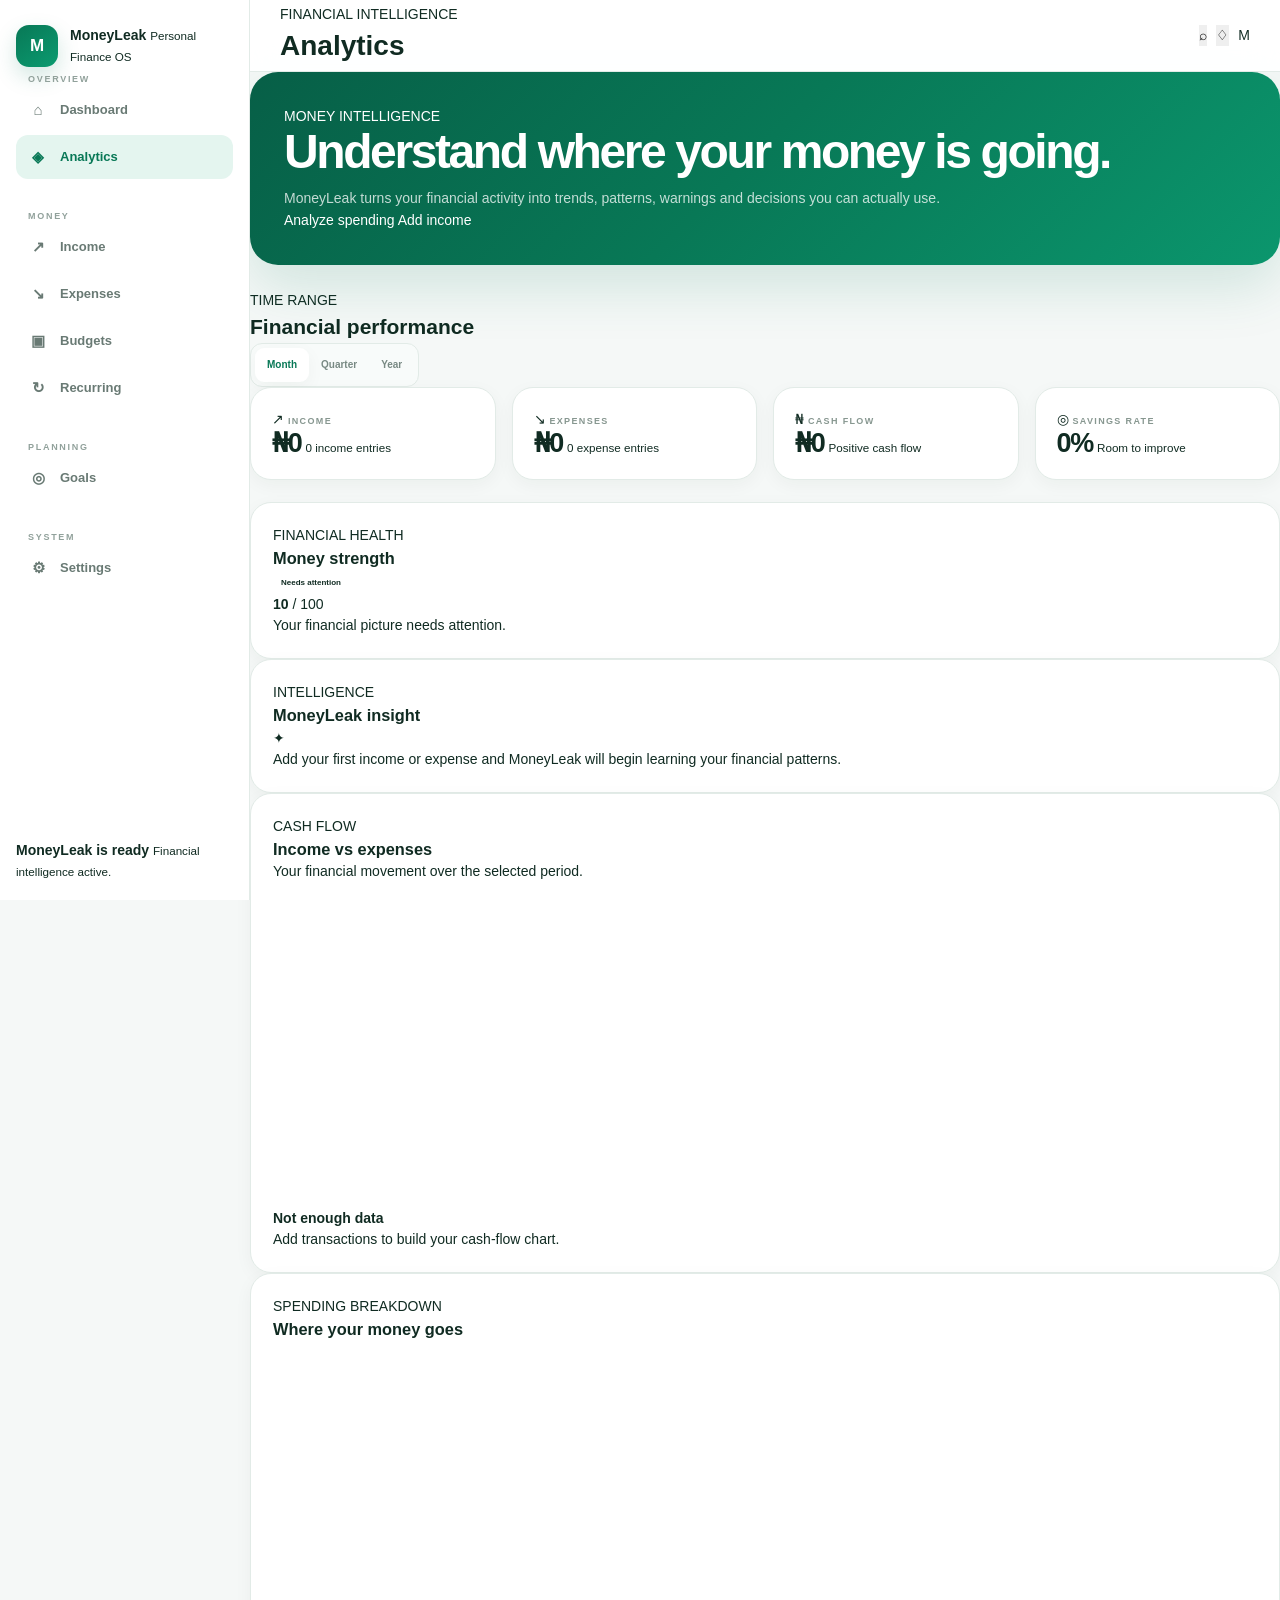
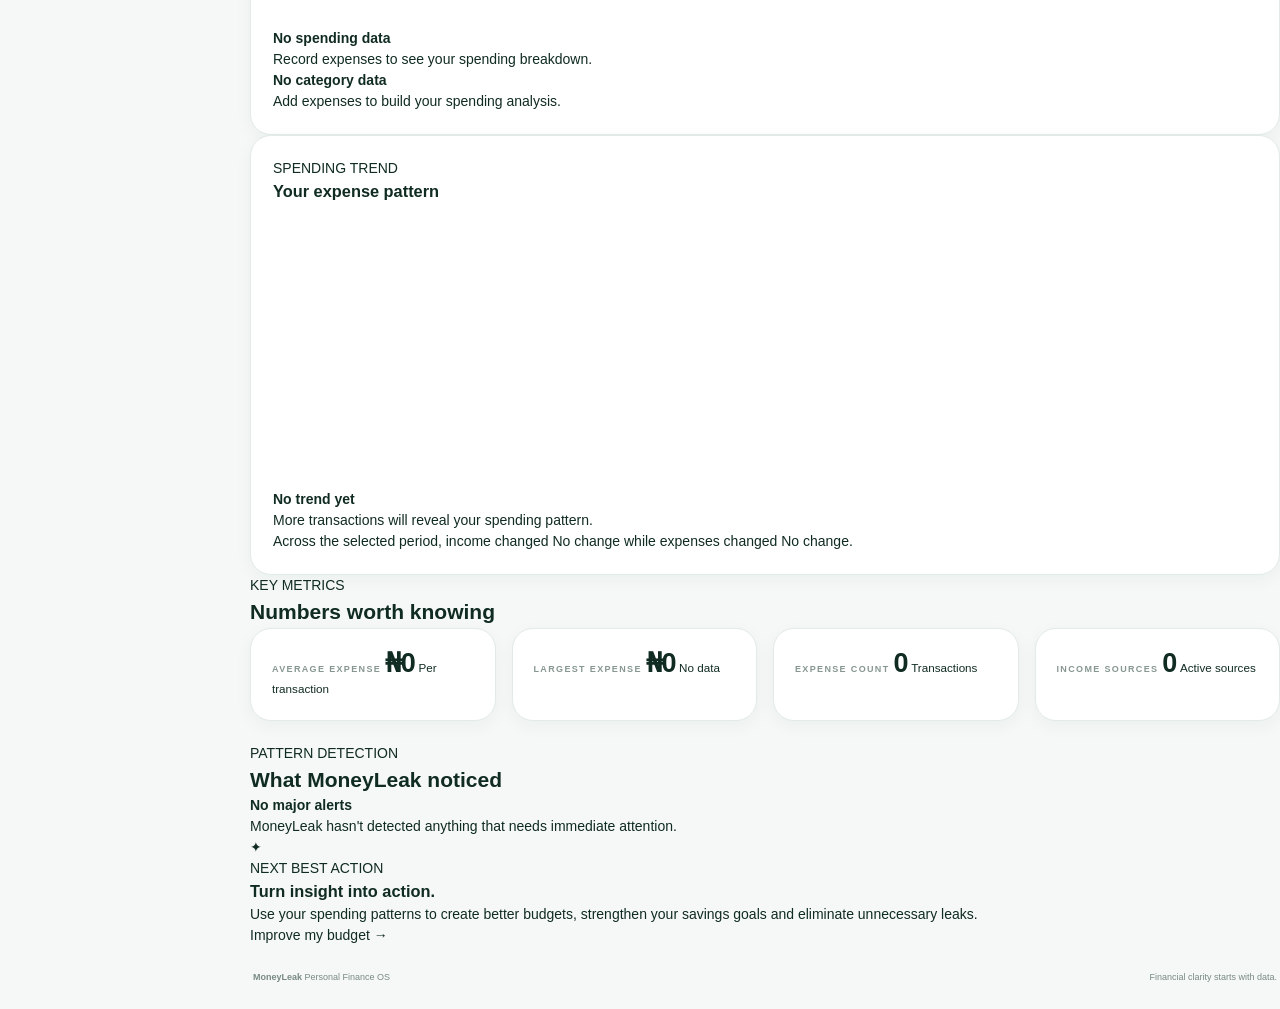
==== commit 18dbb13c: "Update analytics.html" ====
--- a/analytics.html
+++ b/analytics.html
@@ -2,696 +2,647 @@
 <html lang="en">
 <head>
     <meta charset="UTF-8">
-    <meta name="viewport" content="width=device-width, initial-scale=1.0">
+    <meta
+        name="viewport"
+        content="width=device-width, initial-scale=1.0"
+    >
 
     <title>Analytics — MoneyLeak</title>
 
-    <link rel="stylesheet" href="style.css">
+    <meta
+        name="description"
+        content="MoneyLeak financial intelligence and analytics."
+    >
+
+    <link rel="stylesheet" href="./style.css">
 </head>
 
 <body>
 
-<!-- =====================================================
-     MOBILE OVERLAY
-     ===================================================== -->
-
-<div
-    class="mobile-overlay"
-    id="mobileOverlay">
-</div>
-
-
-<!-- =====================================================
-     SIDEBAR
-     ===================================================== -->
-
-<aside class="sidebar" id="sidebar">
-
-    <div class="brand">
-
-        <a href="index.html" class="brand-link">
-
-            <div
-                class="brand-mark"
-                data-brand-logo>
-                M
+<div class="app-shell">
+
+    <!-- SIDEBAR -->
+    <aside class="sidebar" id="sidebar">
+
+        <div class="sidebar-brand">
+
+            <a href="./index.html" class="brand-link">
+
+                <span
+                    class="brand-mark"
+                    data-brand-logo
+                >M</span>
+
+                <span class="brand-copy">
+                    <strong>MoneyLeak</strong>
+                    <small>Personal Finance OS</small>
+                </span>
+
+            </a>
+
+        </div>
+
+
+        <nav class="sidebar-nav">
+
+            <div class="nav-section">
+
+                <span class="nav-section-title">
+                    Overview
+                </span>
+
+                <a href="./index.html" class="nav-link">
+                    <span class="nav-icon">⌂</span>
+                    <span>Dashboard</span>
+                </a>
+
+                <a
+                    href="./analytics.html"
+                    class="nav-link active"
+                >
+                    <span class="nav-icon">◈</span>
+                    <span>Analytics</span>
+                </a>
+
             </div>
 
-            <div class="brand-text">
-
-                <strong>MoneyLeak</strong>
-
-                <span>Personal Finance OS</span>
+
+            <div class="nav-section">
+
+                <span class="nav-section-title">
+                    Money
+                </span>
+
+                <a href="./income.html" class="nav-link">
+                    <span class="nav-icon">↗</span>
+                    <span>Income</span>
+                </a>
+
+                <a href="./expenses.html" class="nav-link">
+                    <span class="nav-icon">↘</span>
+                    <span>Expenses</span>
+                </a>
+
+                <a href="./budgets.html" class="nav-link">
+                    <span class="nav-icon">▣</span>
+                    <span>Budgets</span>
+                </a>
+
+                <a href="./recurring.html" class="nav-link">
+                    <span class="nav-icon">↻</span>
+                    <span>Recurring</span>
+                </a>
 
             </div>
 
-        </a>
-
-    </div>
-
-
-    <nav class="sidebar-nav">
-
-        <!-- OVERVIEW -->
-
-        <div class="nav-section">
-
-            <div class="nav-section-title">
-                Overview
+
+            <div class="nav-section">
+
+                <span class="nav-section-title">
+                    Planning
+                </span>
+
+                <a href="./savings.html" class="nav-link">
+                    <span class="nav-icon">◎</span>
+                    <span>Goals</span>
+                </a>
+
             </div>
 
-            <a
-                href="index.html"
-                class="nav-link">
-
-                <span class="nav-icon">⌂</span>
-
-                <span>Dashboard</span>
-
-            </a>
-
-
-            <a
-                href="analytics.html"
-                class="nav-link active">
-
-                <span class="nav-icon">◉</span>
-
-                <span>Analytics</span>
-
-            </a>
+
+            <div class="nav-section">
+
+                <span class="nav-section-title">
+                    System
+                </span>
+
+                <a href="./settings.html" class="nav-link">
+                    <span class="nav-icon">⚙</span>
+                    <span>Settings</span>
+                </a>
+
+            </div>
+
+        </nav>
+
+
+        <div class="sidebar-bottom">
+
+            <div class="sidebar-status">
+
+                <span class="status-dot"></span>
+
+                <div>
+                    <strong>MoneyLeak is ready</strong>
+                    <small>
+                        Financial intelligence active.
+                    </small>
+                </div>
+
+            </div>
 
         </div>
 
-
-        <!-- MONEY -->
-
-        <div class="nav-section">
-
-            <div class="nav-section-title">
-                Money
+    </aside>
+
+
+    <div
+        class="mobile-overlay"
+        id="mobileOverlay"
+    ></div>
+
+
+    <!-- MAIN -->
+    <main class="main-content">
+
+        <!-- TOPBAR -->
+        <header class="topbar">
+
+            <div class="topbar-left">
+
+                <button
+                    class="mobile-menu-button"
+                    id="mobileMenuButton"
+                    type="button"
+                >
+                    ☰
+                </button>
+
+                <div>
+
+                    <span class="topbar-eyebrow">
+                        FINANCIAL INTELLIGENCE
+                    </span>
+
+                    <h1>Analytics</h1>
+
+                </div>
+
             </div>
 
 
-            <a
-                href="income.html"
-                class="nav-link">
-
-                <span class="nav-icon">↗</span>
-
-                <span>Income</span>
-
-            </a>
-
-
-            <a
-                href="expenses.html"
-                class="nav-link">
-
-                <span class="nav-icon">↘</span>
-
-                <span>Expenses</span>
-
-            </a>
-
-
-            <a
-                href="budgets.html"
-                class="nav-link">
-
-                <span class="nav-icon">▣</span>
-
-                <span>Budgets</span>
-
-            </a>
-
-        </div>
-
-
-        <!-- PLANNING -->
-
-        <div class="nav-section">
-
-            <div class="nav-section-title">
-                Planning
+            <div class="topbar-actions">
+
+                <button
+                    class="topbar-icon-button"
+                    id="searchButton"
+                    type="button"
+                >
+                    ⌕
+                </button>
+
+                <button
+                    class="topbar-icon-button notification-trigger"
+                    id="notificationButton"
+                    type="button"
+                >
+                    ♢
+
+                    <span
+                        class="notification-badge"
+                        id="notificationBadge"
+                        hidden
+                    >
+                        0
+                    </span>
+
+                </button>
+
+                <a
+                    href="./settings.html"
+                    class="topbar-profile"
+                >
+                    <span class="topbar-avatar">
+                        M
+                    </span>
+                </a>
+
             </div>
 
-
-            <a
-                href="savings.html"
-                class="nav-link">
-
-                <span class="nav-icon">◇</span>
-
-                <span>Savings Goals</span>
-
-            </a>
-
-
-            <a
-                href="recurring.html"
-                class="nav-link">
-
-                <span class="nav-icon">↻</span>
-
-                <span>Recurring</span>
-
-            </a>
-
-        </div>
-
-
-        <!-- SYSTEM -->
-
-        <div class="nav-section">
-
-            <div class="nav-section-title">
-                System
-            </div>
-
-
-            <a
-                href="settings.html"
-                class="nav-link">
-
-                <span class="nav-icon">⚙</span>
-
-                <span>Settings</span>
-
-            </a>
-
-        </div>
-
-    </nav>
-
-
-    <!-- PROFILE -->
-
-    <div class="sidebar-profile">
-
-        <div class="profile-avatar">
-            M
-        </div>
-
-        <div class="profile-info">
-
-            <strong id="sidebarProfileName">
-                My Money
-            </strong>
-
-            <span>
-                Personal account
-            </span>
-
-        </div>
-
-    </div>
-
-</aside>
-
-
-<!-- =====================================================
-     MAIN
-     ===================================================== -->
-
-<main class="main-content">
-
-
-    <!-- =================================================
-         TOPBAR
-         ================================================= -->
-
-    <header class="topbar">
-
-        <div class="topbar-left">
-
-            <button
-                class="mobile-menu-button"
-                id="mobileMenuButton"
-                type="button"
-                aria-label="Open menu">
-
-                ☰
-
-            </button>
-
-
-            <div class="page-title">
-
-                <h1>
-                    Analytics
-                </h1>
-
-                <span>
-                    Understand your financial performance
-                </span>
-
-            </div>
-
-        </div>
-
-
-        <div class="topbar-actions">
-
-            <!-- SEARCH -->
-
-            <button
-                class="search-trigger"
-                id="globalSearchButton"
-                type="button">
-
-                <span class="search-trigger-icon">
-                    ⌕
-                </span>
-
-                <span class="search-trigger-text">
-                    Search MoneyLeak
-                </span>
-
-                <kbd>
-                    ⌘K
-                </kbd>
-
-            </button>
-
-
-            <!-- NOTIFICATIONS -->
-
-            <button
-                class="notification-button"
-                id="notificationButton"
-                type="button"
-                aria-label="Open notifications">
-
-                <span class="notification-bell">
-                    ♧
-                </span>
-
-                <span
-                    class="notification-count"
-                    id="notificationCount">
-                </span>
-
-            </button>
-
-        </div>
-
-    </header>
-
-
-    <!-- =================================================
-         PAGE
-         ================================================= -->
-
-    <div class="page-content">
-
-
-        <!-- =================================================
-             PAGE HERO
-             ================================================= -->
-
-        <section class="dashboard-section">
-
-            <div class="section-heading">
-
-                <div>
+        </header>
+
+
+        <!-- PAGE -->
+        <section class="page-container">
+
+            <!-- HERO -->
+            <section class="hero">
+
+                <div class="hero-copy">
+
+                    <span class="hero-eyebrow">
+                        MONEY INTELLIGENCE
+                    </span>
 
                     <h2>
-                        Financial Intelligence
+                        Understand where your money is going.
                     </h2>
 
                     <p>
-                        See where your money is going, how your cash flow is changing and what your numbers are telling you.
+                        MoneyLeak turns your financial activity
+                        into trends, patterns, warnings and
+                        decisions you can actually use.
                     </p>
 
                 </div>
 
-            </div>
+
+                <div class="hero-actions">
+
+                    <a
+                        href="./expenses.html"
+                        class="secondary-button"
+                    >
+                        Analyze spending
+                    </a>
+
+                    <a
+                        href="./income.html"
+                        class="primary-button"
+                    >
+                        Add income
+                    </a>
+
+                </div>
+
+            </section>
 
 
             <!-- PERIOD -->
-
-            <div
-                class="period-selector"
-                id="analyticsPeriodSelector">
-
-                <button
-                    class="period-button active"
-                    data-period="month"
-                    type="button">
-
-                    This month
-
-                </button>
-
-
-                <button
-                    class="period-button"
-                    data-period="quarter"
-                    type="button">
-
-                    3 months
-
-                </button>
-
-
-                <button
-                    class="period-button"
-                    data-period="year"
-                    type="button">
-
-                    This year
-
-                </button>
-
-            </div>
-
-        </section>
-
-
-        <!-- =================================================
-             OVERVIEW
-             ================================================= -->
-
-        <section class="dashboard-section">
-
-            <div class="overview-grid">
-
-
-                <!-- INCOME -->
-
-                <article class="stat-card">
-
-                    <div class="stat-card-top">
-
-                        <span class="stat-label">
-                            Income
+            <section class="section-block">
+
+                <div class="section-heading">
+
+                    <div>
+
+                        <span class="section-eyebrow">
+                            TIME RANGE
                         </span>
 
-                        <span class="stat-icon">
-                            ↗
+                        <h2>
+                            Financial performance
+                        </h2>
+
+                    </div>
+
+
+                    <div class="period-selector">
+
+                        <button
+                            class="period-button active"
+                            data-period="month"
+                            type="button"
+                        >
+                            Month
+                        </button>
+
+                        <button
+                            class="period-button"
+                            data-period="quarter"
+                            type="button"
+                        >
+                            Quarter
+                        </button>
+
+                        <button
+                            class="period-button"
+                            data-period="year"
+                            type="button"
+                        >
+                            Year
+                        </button>
+
+                    </div>
+
+                </div>
+
+
+                <!-- STAT CARDS -->
+                <div class="stats-grid">
+
+                    <article class="stat-card">
+
+                        <div class="stat-card-top">
+
+                            <span class="stat-icon">
+                                ↗
+                            </span>
+
+                            <span class="stat-label">
+                                Income
+                            </span>
+
+                        </div>
+
+                        <strong
+                            class="stat-value"
+                            id="analyticsIncome"
+                        >
+                            ₦0
+                        </strong>
+
+                        <small id="analyticsIncomeMeta">
+                            Current period
+                        </small>
+
+                    </article>
+
+
+                    <article class="stat-card">
+
+                        <div class="stat-card-top">
+
+                            <span class="stat-icon">
+                                ↘
+                            </span>
+
+                            <span class="stat-label">
+                                Expenses
+                            </span>
+
+                        </div>
+
+                        <strong
+                            class="stat-value"
+                            id="analyticsExpenses"
+                        >
+                            ₦0
+                        </strong>
+
+                        <small id="analyticsExpensesMeta">
+                            Current period
+                        </small>
+
+                    </article>
+
+
+                    <article class="stat-card featured">
+
+                        <div class="stat-card-top">
+
+                            <span class="stat-icon">
+                                ₦
+                            </span>
+
+                            <span class="stat-label">
+                                Cash flow
+                            </span>
+
+                        </div>
+
+                        <strong
+                            class="stat-value"
+                            id="analyticsCashFlow"
+                        >
+                            ₦0
+                        </strong>
+
+                        <small id="analyticsCashFlowMeta">
+                            Income minus expenses
+                        </small>
+
+                    </article>
+
+
+                    <article class="stat-card">
+
+                        <div class="stat-card-top">
+
+                            <span class="stat-icon">
+                                ◎
+                            </span>
+
+                            <span class="stat-label">
+                                Savings rate
+                            </span>
+
+                        </div>
+
+                        <strong
+                            class="stat-value"
+                            id="analyticsSavingsRate"
+                        >
+                            0%
+                        </strong>
+
+                        <small id="analyticsSavingsMeta">
+                            Money retained
+                        </small>
+
+                    </article>
+
+                </div>
+
+            </section>
+
+
+            <!-- HEALTH + INSIGHT -->
+            <section class="dashboard-two-column">
+
+                <article class="card">
+
+                    <div class="card-header">
+
+                        <div>
+
+                            <span class="card-eyebrow">
+                                FINANCIAL HEALTH
+                            </span>
+
+                            <h3>
+                                Money strength
+                            </h3>
+
+                        </div>
+
+                        <span
+                            class="status-pill"
+                            id="analyticsHealthStatus"
+                        >
+                            Fair
                         </span>
 
                     </div>
 
-                    <span
-                        class="stat-value positive"
-                        id="analyticsIncome">
-                        ₦0
-                    </span>
-
-                    <span
-                        class="stat-description"
-                        id="analyticsIncomeMeta">
-                        This month income
-                    </span>
+
+                    <div class="analytics-health">
+
+                        <div class="analytics-score">
+
+                            <strong
+                                id="analyticsHealthScore"
+                            >
+                                50
+                            </strong>
+
+                            <span>
+                                / 100
+                            </span>
+
+                        </div>
+
+
+                        <div class="progress-track large">
+
+                            <div
+                                class="progress-fill"
+                                id="analyticsHealthFill"
+                                style="width:50%"
+                            ></div>
+
+                        </div>
+
+
+                        <p
+                            id="analyticsHealthMessage"
+                        >
+                            Your financial health will
+                            improve as MoneyLeak learns
+                            more about your money.
+                        </p>
+
+                    </div>
 
                 </article>
 
 
-                <!-- EXPENSES -->
-
-                <article class="stat-card">
-
-                    <div class="stat-card-top">
-
-                        <span class="stat-label">
-                            Expenses
+                <article class="card">
+
+                    <div class="card-header">
+
+                        <div>
+
+                            <span class="card-eyebrow">
+                                INTELLIGENCE
+                            </span>
+
+                            <h3>
+                                MoneyLeak insight
+                            </h3>
+
+                        </div>
+
+                        <span class="safe-icon">
+                            ✦
                         </span>
 
-                        <span class="stat-icon">
-                            ↘
-                        </span>
-
-                    </div>
-
-                    <span
-                        class="stat-value"
-                        id="analyticsExpenses">
-                        ₦0
-                    </span>
-
-                    <span
-                        class="stat-description"
-                        id="analyticsExpensesMeta">
-                        This month expenses
-                    </span>
+                    </div>
+
+
+                    <div class="insight-panel">
+
+                        <p id="analyticsInsight">
+                            Add some income and expenses
+                            to unlock your financial insight.
+                        </p>
+
+                    </div>
 
                 </article>
 
-
-                <!-- CASH FLOW -->
-
-                <article class="stat-card">
-
-                    <div class="stat-card-top">
-
-                        <span class="stat-label">
-                            Cash Flow
-                        </span>
-
-                        <span class="stat-icon">
-                            Δ
-                        </span>
-
-                    </div>
-
-                    <span
-                        class="stat-value"
-                        id="analyticsCashFlow">
-                        ₦0
-                    </span>
-
-                    <span
-                        class="stat-description"
-                        id="analyticsCashFlowMeta">
-                        Net financial movement
-                    </span>
+            </section>
+
+
+            <!-- CASH FLOW CHART -->
+            <section class="section-block">
+
+                <article class="card analytics-chart-card">
+
+                    <div class="card-header">
+
+                        <div>
+
+                            <span class="card-eyebrow">
+                                CASH FLOW
+                            </span>
+
+                            <h3>
+                                Income vs expenses
+                            </h3>
+
+                            <p
+                                class="chart-subtitle"
+                                id="cashFlowChartSubtitle"
+                            >
+                                Your financial movement
+                                over the selected period.
+                            </p>
+
+                        </div>
+
+                    </div>
+
+
+                    <div class="large-chart">
+
+                        <canvas
+                            id="analyticsCashFlowChart"
+                            height="320"
+                        ></canvas>
+
+                        <div
+                            id="analyticsCashFlowEmpty"
+                            class="empty-state"
+                        >
+                            <strong>
+                                Not enough data
+                            </strong>
+
+                            <p>
+                                Add transactions to build
+                                your cash-flow chart.
+                            </p>
+                        </div>
+
+                    </div>
 
                 </article>
 
-
-                <!-- SAVINGS -->
-
-                <article class="stat-card">
-
-                    <div class="stat-card-top">
-
-                        <span class="stat-label">
-                            Savings Rate
-                        </span>
-
-                        <span class="stat-icon">
-                            %
-                        </span>
-
-                    </div>
-
-                    <span
-                        class="stat-value"
-                        id="analyticsSavingsRate">
-                        0%
-                    </span>
-
-                    <span
-                        class="stat-description"
-                        id="analyticsSavingsMeta">
-                        Income retained
-                    </span>
-
-                </article>
-
-            </div>
-
-        </section>
-
-
-        <!-- =================================================
-             FINANCIAL HEALTH
-             ================================================= -->
-
-        <section class="dashboard-section">
-
-            <div class="health-card">
-
-                <div class="health-score-area">
-
-
-                    <div
-                        class="health-score-circle"
-                        id="analyticsHealthCircle">
-
-                        <span
-                            class="health-score"
-                            id="analyticsHealthScore">
-                            0
-                        </span>
-
-                        <span>
-                            /100
-                        </span>
-
-                    </div>
-
-
-                    <div class="health-status-area">
-
-                        <span
-                            class="health-status-pill"
-                            id="analyticsHealthStatus">
-                            Building
-                        </span>
-
-                        <h3>
-                            Financial health
-                        </h3>
-
-                        <p
-                            id="analyticsHealthMessage">
-                            Your financial health will appear here as MoneyLeak analyzes your activity.
-                        </p>
-
-                    </div>
-
-                </div>
-
-
-                <div class="health-insight">
-
-                    <strong>
-                        MoneyLeak health analysis
-                    </strong>
-
-                    <p id="analyticsHealthExplanation">
-                        Your score combines your income, spending, savings and overall financial behavior.
-                    </p>
-
-                </div>
-
-            </div>
-
-        </section>
-
-
-        <!-- =================================================
-             INTELLIGENCE
-             ================================================= -->
-
-        <section class="dashboard-section">
-
-            <div class="intelligence-card">
-
-                <span class="intelligence-badge">
-                    ✦ MONEYLEAK INTELLIGENCE
-                </span>
-
-                <h3>
-                    What your numbers say
-                </h3>
-
-                <p id="analyticsInsight">
-                    MoneyLeak is analyzing your financial activity.
-                </p>
-
-            </div>
-
-        </section>
-
-
-        <!-- =================================================
-             CASH FLOW ANALYSIS
-             ================================================= -->
-
-        <section class="dashboard-section">
-
-            <div class="dashboard-card">
-
-                <div class="card-header">
-
-                    <div>
-
-                        <h3>
-                            Cash flow analysis
-                        </h3>
-
-                        <p>
-                            Compare money coming in with money going out.
-                        </p>
-
-                    </div>
-
-                </div>
-
-
-                <div class="chart-container">
-
-                    <canvas
-                        id="analyticsCashFlowChart"
-                        aria-label="Cash flow chart">
-                    </canvas>
-
-
-                    <div
-                        class="chart-empty"
-                        id="analyticsCashFlowEmpty"
-                        style="display:none;">
-
-                        Not enough data to display a chart.
-
-                    </div>
-
-                </div>
-
-            </div>
-
-        </section>
-
-
-        <!-- =================================================
-             CATEGORY + TREND
-             ================================================= -->
-
-        <section class="dashboard-section">
-
-            <div class="dashboard-two-column">
-
-
-                <!-- CATEGORY BREAKDOWN -->
-
-                <div class="dashboard-card">
+            </section>
+
+
+            <!-- CATEGORY + TREND -->
+            <section class="dashboard-two-column">
+
+                <!-- CATEGORY -->
+                <article class="card">
 
                     <div class="card-header">
 
                         <div>
 
+                            <span class="card-eyebrow">
+                                SPENDING BREAKDOWN
+                            </span>
+
                             <h3>
-                                Spending breakdown
+                                Where your money goes
                             </h3>
 
-                            <p>
-                                Where your money is going.
-                            </p>
-
-                        </div>
-
-                    </div>
-
-
-                    <div class="chart-container">
+                        </div>
+
+                    </div>
+
+
+                    <div class="category-chart-wrapper">
 
                         <canvas
                             id="categoryChart"
-                            aria-label="Spending category chart">
-                        </canvas>
-
+                            height="280"
+                        ></canvas>
 
                         <div
-                            class="chart-empty"
                             id="categoryChartEmpty"
-                            style="display:none;">
-
-                            No expense data yet.
-
+                            class="empty-state"
+                        >
+                            <strong>
+                                No spending data
+                            </strong>
+
+                            <p>
+                                Record expenses to see
+                                your spending breakdown.
+                            </p>
                         </div>
 
                     </div>
@@ -699,291 +650,272 @@
 
                     <div
                         id="analyticsCategories"
-                        class="top-spending-list">
-                    </div>
-
-                </div>
+                        class="analytics-category-list"
+                    ></div>
+
+                </article>
 
 
                 <!-- TREND -->
-
-                <div class="dashboard-card">
+                <article class="card">
 
                     <div class="card-header">
 
                         <div>
 
+                            <span class="card-eyebrow">
+                                SPENDING TREND
+                            </span>
+
                             <h3>
-                                Financial trend
+                                Your expense pattern
                             </h3>
 
-                            <p>
-                                How your activity is moving over time.
-                            </p>
-
-                        </div>
-
-                    </div>
-
-
-                    <div class="chart-container">
+                        </div>
+
+                    </div>
+
+
+                    <div class="large-chart">
 
                         <canvas
                             id="trendChart"
-                            aria-label="Financial trend chart">
-                        </canvas>
-
+                            height="280"
+                        ></canvas>
 
                         <div
-                            class="chart-empty"
                             id="trendChartEmpty"
-                            style="display:none;">
-
-                            Not enough historical data.
-
+                            class="empty-state"
+                        >
+                            <strong>
+                                No trend yet
+                            </strong>
+
+                            <p>
+                                More transactions will reveal
+                                your spending pattern.
+                            </p>
                         </div>
 
                     </div>
 
 
                     <div
-                        class="empty-inline"
-                        id="trendSummary">
-
-                        Your financial trend will appear here.
-
-                    </div>
-
-                </div>
-
-            </div>
+                        id="trendSummary"
+                        class="trend-summary"
+                    >
+                        Add more transactions to
+                        unlock trend analysis.
+                    </div>
+
+                </article>
+
+            </section>
+
+
+            <!-- KEY METRICS -->
+            <section class="section-block">
+
+                <div class="section-heading">
+
+                    <div>
+
+                        <span class="section-eyebrow">
+                            KEY METRICS
+                        </span>
+
+                        <h2>
+                            Numbers worth knowing
+                        </h2>
+
+                    </div>
+
+                </div>
+
+
+                <div class="stats-grid">
+
+                    <article class="stat-card">
+
+                        <span class="stat-label">
+                            Average expense
+                        </span>
+
+                        <strong
+                            class="stat-value"
+                            id="averageExpense"
+                        >
+                            ₦0
+                        </strong>
+
+                        <small>
+                            Per transaction
+                        </small>
+
+                    </article>
+
+
+                    <article class="stat-card">
+
+                        <span class="stat-label">
+                            Largest expense
+                        </span>
+
+                        <strong
+                            class="stat-value"
+                            id="largestExpense"
+                        >
+                            ₦0
+                        </strong>
+
+                        <small
+                            id="largestExpenseName"
+                        >
+                            No expense recorded
+                        </small>
+
+                    </article>
+
+
+                    <article class="stat-card">
+
+                        <span class="stat-label">
+                            Expense count
+                        </span>
+
+                        <strong
+                            class="stat-value"
+                            id="analyticsExpenseCount"
+                        >
+                            0
+                        </strong>
+
+                        <small>
+                            Transactions
+                        </small>
+
+                    </article>
+
+
+                    <article class="stat-card">
+
+                        <span class="stat-label">
+                            Income sources
+                        </span>
+
+                        <strong
+                            class="stat-value"
+                            id="analyticsIncomeSources"
+                        >
+                            0
+                        </strong>
+
+                        <small>
+                            Active sources
+                        </small>
+
+                    </article>
+
+                </div>
+
+            </section>
+
+
+            <!-- DETECTORS -->
+            <section class="section-block">
+
+                <div class="section-heading">
+
+                    <div>
+
+                        <span class="section-eyebrow">
+                            PATTERN DETECTION
+                        </span>
+
+                        <h2>
+                            What MoneyLeak noticed
+                        </h2>
+
+                    </div>
+
+                </div>
+
+
+                <div
+                    id="analyticsAlerts"
+                    class="alerts-grid"
+                ></div>
+
+            </section>
+
+
+            <!-- CTA -->
+            <section class="intelligence-card">
+
+                <div class="intelligence-icon">
+                    ✦
+                </div>
+
+                <div class="intelligence-content">
+
+                    <span>
+                        NEXT BEST ACTION
+                    </span>
+
+                    <h3>
+                        Turn insight into action.
+                    </h3>
+
+                    <p>
+                        Use your spending patterns to
+                        create better budgets, strengthen
+                        your savings goals and eliminate
+                        unnecessary leaks.
+                    </p>
+
+                </div>
+
+                <a
+                    href="./budgets.html"
+                    class="intelligence-link"
+                >
+                    Improve my budget →
+                </a>
+
+            </section>
+
+
+            <!-- FOOTER -->
+            <footer class="app-footer">
+
+                <div>
+                    <strong>MoneyLeak</strong>
+                    <span>
+                        Personal Finance OS
+                    </span>
+                </div>
+
+                <span>
+                    Financial clarity starts with data.
+                </span>
+
+            </footer>
 
         </section>
 
-
-        <!-- =================================================
-             KEY METRICS
-             ================================================= -->
-
-        <section class="dashboard-section">
-
-            <div class="section-heading">
-
-                <div>
-
-                    <h2>
-                        Key metrics
-                    </h2>
-
-                    <p>
-                        Important numbers behind your financial picture.
-                    </p>
-
-                </div>
-
-            </div>
-
-
-            <div class="overview-grid">
-
-
-                <article class="stat-card">
-
-                    <div class="stat-card-top">
-
-                        <span class="stat-label">
-                            Average Expense
-                        </span>
-
-                        <span class="stat-icon">
-                            ∅
-                        </span>
-
-                    </div>
-
-                    <span
-                        class="stat-value"
-                        id="averageExpense">
-                        ₦0
-                    </span>
-
-                    <span class="stat-description">
-                        Average recorded expense
-                    </span>
-
-                </article>
-
-
-                <article class="stat-card">
-
-                    <div class="stat-card-top">
-
-                        <span class="stat-label">
-                            Largest Expense
-                        </span>
-
-                        <span class="stat-icon">
-                            ↑
-                        </span>
-
-                    </div>
-
-                    <span
-                        class="stat-value"
-                        id="largestExpense">
-                        ₦0
-                    </span>
-
-                    <span
-                        class="stat-description"
-                        id="largestExpenseName">
-                        No expenses recorded
-                    </span>
-
-                </article>
-
-
-                <article class="stat-card">
-
-                    <div class="stat-card-top">
-
-                        <span class="stat-label">
-                            Transactions
-                        </span>
-
-                        <span class="stat-icon">
-                            #
-                        </span>
-
-                    </div>
-
-                    <span
-                        class="stat-value"
-                        id="analyticsExpenseCount">
-                        0
-                    </span>
-
-                    <span class="stat-description">
-                        Recorded expenses
-                    </span>
-
-                </article>
-
-
-                <article class="stat-card">
-
-                    <div class="stat-card-top">
-
-                        <span class="stat-label">
-                            Income Sources
-                        </span>
-
-                        <span class="stat-icon">
-                            +
-                        </span>
-
-                    </div>
-
-                    <span
-                        class="stat-value"
-                        id="analyticsIncomeSources">
-                        0
-                    </span>
-
-                    <span class="stat-description">
-                        Active income sources
-                    </span>
-
-                </article>
-
-            </div>
-
-        </section>
-
-
-        <!-- =================================================
-             SMART ALERTS
-             ================================================= -->
-
-        <section class="dashboard-section">
-
-            <div class="section-heading">
-
-                <div>
-
-                    <h2>
-                        Financial signals
-                    </h2>
-
-                    <p>
-                        Important patterns MoneyLeak detected.
-                    </p>
-
-                </div>
-
-            </div>
-
-
-            <div
-                class="alerts-grid"
-                id="analyticsAlerts">
-
-                <div class="alert-card">
-
-                    <div class="alert-icon">
-                        ✦
-                    </div>
-
-                    <div>
-
-                        <strong>
-                            Analyzing your finances
-                        </strong>
-
-                        <p>
-                            MoneyLeak will surface useful financial signals as more activity is recorded.
-                        </p>
-
-                    </div>
-
-                </div>
-
-            </div>
-
-        </section>
-
-
-        <!-- =================================================
-             FOOTER
-             ================================================= -->
-
-        <footer class="app-footer">
-
-            <span>
-                MoneyLeak Personal Finance OS
-            </span>
-
-            <span>
-                Your money. Your intelligence. Your future.
-            </span>
-
-        </footer>
-
-    </div>
-
-</main>
-
-
-<!-- =====================================================
-     SEARCH OVERLAY
-     ===================================================== -->
-
+    </main>
+
+</div>
+
+
+<!-- SEARCH -->
 <div
     class="search-overlay"
-    id="searchOverlay">
+    id="searchOverlay"
+    aria-hidden="true"
+>
 
     <div class="search-modal">
-
 
         <div class="search-modal-header">
 
@@ -1001,13 +933,11 @@
 
 
             <button
+                type="button"
                 class="search-close"
                 id="closeSearch"
-                type="button"
-                aria-label="Close search">
-
+            >
                 ×
-
             </button>
 
         </div>
@@ -1015,42 +945,36 @@
 
         <div class="search-input-wrapper">
 
-            <span>
-                ⌕
-            </span>
+            <span>⌕</span>
 
             <input
                 type="search"
                 id="globalSearch"
-                placeholder="Search income, expenses, goals or ask a money question..."
-                autocomplete="off">
-
-            <kbd>
-                ESC
-            </kbd>
+                placeholder="Search pages, transactions, goals..."
+                autocomplete="off"
+            >
+
+            <kbd>ESC</kbd>
 
         </div>
 
 
         <div
             class="search-results"
-            id="searchResults">
-
-        </div>
+            id="searchResults"
+        ></div>
 
     </div>
 
 </div>
 
 
-<!-- =====================================================
-     NOTIFICATION CENTER
-     ===================================================== -->
-
+<!-- NOTIFICATIONS -->
 <aside
     class="notification-panel"
-    id="notificationPanel">
-
+    id="notificationPanel"
+    aria-hidden="true"
+>
 
     <div class="notification-panel-header">
 
@@ -1058,34 +982,33 @@
 
             <div class="notification-title-row">
 
-                <h3>
+                <strong>
                     Notifications
-                </h3>
+                </strong>
 
                 <span
                     class="notification-unread-badge"
                     id="notificationUnreadBadge"
-                    data-count="0">
+                    hidden
+                >
                     0
                 </span>
 
             </div>
 
-            <p>
-                Updates about your financial activity
-            </p>
+            <small>
+                MoneyLeak intelligence
+            </small>
 
         </div>
 
 
         <button
+            type="button"
             class="notification-close"
             id="closeNotifications"
-            type="button"
-            aria-label="Close notifications">
-
+        >
             ×
-
         </button>
 
     </div>
@@ -1097,21 +1020,18 @@
 
             <button
                 class="notification-tab active"
+                data-notification-tab="all"
                 type="button"
-                data-notification-filter="all">
-
+            >
                 All
-
             </button>
-
 
             <button
                 class="notification-tab"
+                data-notification-tab="unread"
                 type="button"
-                data-notification-filter="unread">
-
+            >
                 Unread
-
             </button>
 
         </div>
@@ -1120,44 +1040,20 @@
         <div class="notification-actions">
 
             <button
+                type="button"
                 class="notification-action"
                 id="markAllNotificationsRead"
-                type="button">
-
-                Mark all as read
-
+            >
+                Mark all read
             </button>
 
-
             <button
-                class="notification-action danger"
+                type="button"
+                class="notification-action"
                 id="clearNotifications"
-                type="button">
-
+            >
                 Clear
-
             </button>
-
-        </div>
-
-    </div>
-
-
-    <div class="notification-summary">
-
-        <div class="notification-summary-icon">
-            ✦
-        </div>
-
-        <div class="notification-summary-content">
-
-            <strong>
-                Your MoneyLeak intelligence
-            </strong>
-
-            <span>
-                Smart financial signals appear here automatically.
-            </span>
 
         </div>
 
@@ -1166,1199 +1062,13 @@
 
     <div
         class="notification-list"
-        id="notificationList">
-
-        <div class="notification-empty">
-
-            <div class="notification-empty-icon">
-                ✓
-            </div>
-
-            <h4>
-                You're all caught up
-            </h4>
-
-            <p>
-                Important financial updates will appear here.
-            </p>
-
-        </div>
-
-    </div>
+        id="notificationList"
+    ></div>
 
 </aside>
 
 
-<!-- =====================================================
-     APP
-     ===================================================== -->
-
-<script src="app.js"></script>
-
-
-<!-- =====================================================
-     ANALYTICS PAGE ENGINE
-     ===================================================== -->
-
-<script>
-
-(function () {
-
-    "use strict";
-
-
-    function waitForMoneyLeak(callback) {
-
-        if (window.MoneyLeak) {
-
-            callback(window.MoneyLeak);
-
-            return;
-
-        }
-
-
-        setTimeout(function () {
-
-            waitForMoneyLeak(callback);
-
-        }, 100);
-
-    }
-
-
-    waitForMoneyLeak(function (MoneyLeak) {
-
-
-        let currentPeriod = "month";
-
-
-        /* =================================================
-           HELPERS
-           ================================================= */
-
-        function $(id) {
-
-            return document.getElementById(id);
-
-        }
-
-
-        function money(value) {
-
-            if (
-                MoneyLeak &&
-                typeof MoneyLeak.displayCurrency === "function"
-            ) {
-
-                return MoneyLeak.displayCurrency(value);
-
-            }
-
-
-            return "₦" +
-                Number(value || 0).toLocaleString(
-                    "en-NG"
-                );
-
-        }
-
-
-        function getTransactions() {
-
-            if (
-                MoneyLeak &&
-                typeof MoneyLeak.getTransactions === "function"
-            ) {
-
-                return MoneyLeak.getTransactions();
-
-            }
-
-
-            return [];
-
-        }
-
-
-        function getPeriodTransactions(period) {
-
-            const transactions =
-                getTransactions();
-
-
-            const now = new Date();
-
-            let start =
-                new Date(now);
-
-
-            if (period === "quarter") {
-
-                start.setMonth(
-                    now.getMonth() - 2
-                );
-
-            }
-
-            else if (period === "year") {
-
-                start.setFullYear(
-                    now.getFullYear() - 1
-                );
-
-            }
-
-            else {
-
-                start =
-                    new Date(
-                        now.getFullYear(),
-                        now.getMonth(),
-                        1
-                    );
-
-            }
-
-
-            return transactions.filter(function (transaction) {
-
-                const date =
-                    new Date(
-                        transaction.date
-                    );
-
-
-                return date >= start &&
-                    date <= now;
-
-            });
-
-        }
-
-
-        function calculateData() {
-
-            const transactions =
-                getPeriodTransactions(
-                    currentPeriod
-                );
-
-
-            const incomeTransactions =
-                transactions.filter(
-                    t => t.type === "income"
-                );
-
-
-            const expenseTransactions =
-                transactions.filter(
-                    t => t.type === "expense"
-                );
-
-
-            const income =
-                incomeTransactions.reduce(
-                    (sum, t) =>
-                        sum + Number(t.amount || 0),
-                    0
-                );
-
-
-            const expenses =
-                expenseTransactions.reduce(
-                    (sum, t) =>
-                        sum + Number(t.amount || 0),
-                    0
-                );
-
-
-            const cashFlow =
-                income - expenses;
-
-
-            const savingsRate =
-                income > 0
-                    ? (cashFlow / income) * 100
-                    : 0;
-
-
-            const categories = {};
-
-
-            expenseTransactions.forEach(function (t) {
-
-                const category =
-                    t.category ||
-                    "Other";
-
-
-                categories[category] =
-                    (categories[category] || 0) +
-                    Number(t.amount || 0);
-
-            });
-
-
-            const largest =
-                expenseTransactions
-                    .slice()
-                    .sort(
-                        (a, b) =>
-                            Number(b.amount || 0) -
-                            Number(a.amount || 0)
-                    )[0];
-
-
-            const averageExpense =
-                expenseTransactions.length
-                    ? expenses /
-                      expenseTransactions.length
-                    : 0;
-
-
-            const incomeSources =
-                new Set(
-                    incomeTransactions.map(
-                        t =>
-                            t.source ||
-                            t.category ||
-                            "Other"
-                    )
-                );
-
-
-            return {
-
-                transactions,
-
-                incomeTransactions,
-
-                expenseTransactions,
-
-                income,
-
-                expenses,
-
-                cashFlow,
-
-                savingsRate,
-
-                categories,
-
-                largest,
-
-                averageExpense,
-
-                incomeSources
-
-            };
-
-        }
-
-
-        /* =================================================
-           UPDATE OVERVIEW
-           ================================================= */
-
-        function updateOverview(data) {
-
-            $("analyticsIncome").textContent =
-                money(data.income);
-
-
-            $("analyticsExpenses").textContent =
-                money(data.expenses);
-
-
-            const cashFlowElement =
-                $("analyticsCashFlow");
-
-
-            cashFlowElement.textContent =
-                money(data.cashFlow);
-
-
-            cashFlowElement.classList.remove(
-                "positive",
-                "negative"
-            );
-
-
-            if (data.cashFlow >= 0) {
-
-                cashFlowElement.classList.add(
-                    "positive"
-                );
-
-            }
-
-            else {
-
-                cashFlowElement.classList.add(
-                    "negative"
-                );
-
-            }
-
-
-            $("analyticsSavingsRate")
-                .textContent =
-                Math.round(
-                    Math.max(
-                        0,
-                        data.savingsRate
-                    )
-                ) + "%";
-
-
-            $("analyticsIncomeMeta")
-                .textContent =
-                currentPeriod === "month"
-                    ? "This month income"
-                    : "Selected period income";
-
-
-            $("analyticsExpensesMeta")
-                .textContent =
-                currentPeriod === "month"
-                    ? "This month expenses"
-                    : "Selected period expenses";
-
-
-            $("analyticsCashFlowMeta")
-                .textContent =
-                data.cashFlow >= 0
-                    ? "Positive cash flow"
-                    : "Negative cash flow";
-
-
-            $("analyticsSavingsMeta")
-                .textContent =
-                "Income retained";
-
-        }
-
-
-        /* =================================================
-           HEALTH
-           ================================================= */
-
-        function updateHealth(data) {
-
-            let score = 50;
-
-
-            if (data.income > 0) {
-
-                score += 15;
-
-            }
-
-
-            if (data.cashFlow > 0) {
-
-                score += 15;
-
-            }
-
-
-            if (data.savingsRate >= 20) {
-
-                score += 15;
-
-            }
-
-            else if (data.savingsRate >= 10) {
-
-                score += 8;
-
-            }
-
-
-            if (data.savingsRate < 0) {
-
-                score -= 20;
-
-            }
-
-
-            score =
-                Math.max(
-                    0,
-                    Math.min(100, score)
-                );
-
-
-            let status;
-
-
-            if (score >= 85) {
-
-                status = "Excellent";
-
-            }
-
-            else if (score >= 70) {
-
-                status = "Strong";
-
-            }
-
-            else if (score >= 50) {
-
-                status = "Building";
-
-            }
-
-            else {
-
-                status = "Needs attention";
-
-            }
-
-
-            $("analyticsHealthScore")
-                .textContent = score;
-
-
-            $("analyticsHealthStatus")
-                .textContent = status;
-
-
-            $("analyticsHealthMessage")
-                .textContent =
-                score >= 70
-                    ? "Your finances are in a strong position. Keep your spending controlled and continue building savings."
-                    : "Your financial health has room to improve. Focus on controlling expenses and increasing your savings margin.";
-
-
-            const circle =
-                $("analyticsHealthCircle");
-
-
-            if (circle) {
-
-                circle.style.background =
-                    "conic-gradient(var(--green-700) " +
-                    (score * 3.6) +
-                    "deg, #e8efec " +
-                    (score * 3.6) +
-                    "deg)";
-
-            }
-
-        }
-
-
-        /* =================================================
-           INTELLIGENCE
-           ================================================= */
-
-        function updateInsight(data) {
-
-            let message;
-
-
-            if (!data.transactions.length) {
-
-                message =
-                    "Start recording your income and expenses and MoneyLeak will begin identifying patterns in your financial behavior.";
-
-            }
-
-            else if (data.cashFlow < 0) {
-
-                message =
-                    "Your expenses are currently higher than your recorded income. Your first priority should be reducing unnecessary spending and protecting your cash flow.";
-
-            }
-
-            else if (data.savingsRate >= 30) {
-
-                message =
-                    "You're retaining a strong portion of your recorded income. Consider directing more of your surplus toward long-term savings goals.";
-
-            }
-
-            else if (data.savingsRate >= 20) {
-
-                message =
-                    "Your savings performance is healthy. Maintaining this consistency can significantly improve your financial position over time.";
-
-            }
-
-            else {
-
-                message =
-                    "You have positive cash flow, but there may be an opportunity to increase the percentage of income you keep each month.";
-
-            }
-
-
-            $("analyticsInsight")
-                .textContent = message;
-
-
-            $("analyticsHealthExplanation")
-                .textContent =
-                "MoneyLeak evaluates income, expenses and savings behavior to give you a clearer picture of your financial position.";
-
-        }
-
-
-        /* =================================================
-           KEY METRICS
-           ================================================= */
-
-        function updateMetrics(data) {
-
-            $("averageExpense")
-                .textContent =
-                money(data.averageExpense);
-
-
-            $("largestExpense")
-                .textContent =
-                money(
-                    data.largest
-                        ? data.largest.amount
-                        : 0
-                );
-
-
-            $("largestExpenseName")
-                .textContent =
-                data.largest
-                    ? (
-                        data.largest.description ||
-                        data.largest.category ||
-                        "Largest recorded expense"
-                    )
-                    : "No expenses recorded";
-
-
-            $("analyticsExpenseCount")
-                .textContent =
-                data.expenseTransactions.length;
-
-
-            $("analyticsIncomeSources")
-                .textContent =
-                data.incomeSources.size;
-
-        }
-
-
-        /* =================================================
-           CATEGORY LIST
-           ================================================= */
-
-        function updateCategories(data) {
-
-            const container =
-                $("analyticsCategories");
-
-
-            container.innerHTML = "";
-
-
-            const entries =
-                Object.entries(
-                    data.categories
-                )
-                .sort(
-                    (a, b) =>
-                        b[1] - a[1]
-                );
-
-
-            if (!entries.length) {
-
-                container.innerHTML =
-                    '<div class="empty-inline">No spending data yet.</div>';
-
-                return;
-
-            }
-
-
-            const total =
-                data.expenses;
-
-
-            entries
-                .slice(0, 6)
-                .forEach(function (entry) {
-
-                    const category =
-                        entry[0];
-
-                    const amount =
-                        entry[1];
-
-                    const percentage =
-                        total > 0
-                            ? (
-                                amount /
-                                total
-                            ) * 100
-                            : 0;
-
-
-                    const row =
-                        document.createElement(
-                            "div"
-                        );
-
-
-                    row.className =
-                        "spending-row";
-
-
-                    row.innerHTML = `
-
-                        <div class="spending-row-main">
-
-                            <div class="spending-row-label">
-
-                                <span>
-                                    ${category}
-                                </span>
-
-                                <strong>
-                                    ${money(amount)}
-                                </strong>
-
-                            </div>
-
-                            <div class="spending-bar">
-
-                                <div
-                                    style="width:${Math.min(100, percentage)}%">
-                                </div>
-
-                            </div>
-
-                        </div>
-
-                        <div class="spending-row-percent">
-
-                            ${Math.round(percentage)}%
-
-                        </div>
-
-                    `;
-
-
-                    container.appendChild(row);
-
-                });
-
-        }
-
-
-        /* =================================================
-           CASH FLOW CHART
-           ================================================= */
-
-        function drawCashFlowChart(data) {
-
-            const canvas =
-                $("analyticsCashFlowChart");
-
-
-            if (!canvas) return;
-
-
-            const ctx =
-                canvas.getContext("2d");
-
-
-            const rect =
-                canvas.getBoundingClientRect();
-
-
-            const ratio =
-                window.devicePixelRatio || 1;
-
-
-            canvas.width =
-                rect.width * ratio;
-
-
-            canvas.height =
-                190 * ratio;
-
-
-            ctx.scale(
-                ratio,
-                ratio
-            );
-
-
-            const width =
-                rect.width;
-
-            const height =
-                190;
-
-
-            ctx.clearRect(
-                0,
-                0,
-                width,
-                height
-            );
-
-
-            const values = [
-
-                data.income,
-
-                data.expenses,
-
-                Math.max(
-                    0,
-                    data.cashFlow
-                )
-
-            ];
-
-
-            const max =
-                Math.max(
-                    ...values,
-                    1
-                );
-
-
-            const labels = [
-
-                "Income",
-
-                "Expenses",
-
-                "Cash flow"
-
-            ];
-
-
-            const padding = 35;
-
-            const chartWidth =
-                width - padding * 2;
-
-            const barWidth =
-                Math.min(
-                    70,
-                    chartWidth / 5
-                );
-
-
-            values.forEach(
-                function (value, index) {
-
-                    const x =
-                        padding +
-                        index *
-                        (
-                            chartWidth /
-                            3
-                        ) +
-                        (
-                            chartWidth / 3 -
-                            barWidth
-                        ) / 2;
-
-
-                    const barHeight =
-                        (
-                            value /
-                            max
-                        ) *
-                        125;
-
-
-                    const y =
-                        height -
-                        35 -
-                        barHeight;
-
-
-                    ctx.fillStyle =
-                        index === 1
-                            ? "#d84a4a"
-                            : "#087856";
-
-
-                    ctx.beginPath();
-
-                    ctx.roundRect(
-                        x,
-                        y,
-                        barWidth,
-                        barHeight,
-                        8
-                    );
-
-                    ctx.fill();
-
-
-                    ctx.fillStyle =
-                        "#62746c";
-
-                    ctx.font =
-                        "10px Inter, Arial";
-
-                    ctx.textAlign =
-                        "center";
-
-
-                    ctx.fillText(
-                        labels[index],
-                        x +
-                        barWidth / 2,
-                        height - 12
-                    );
-
-
-                    ctx.fillStyle =
-                        "#102b22";
-
-                    ctx.font =
-                        "bold 10px Inter, Arial";
-
-
-                    ctx.fillText(
-                        money(value),
-                        x +
-                        barWidth / 2,
-                        Math.max(
-                            15,
-                            y - 8
-                        )
-                    );
-
-                }
-            );
-
-        }
-
-
-        /* =================================================
-           CATEGORY CHART
-           ================================================= */
-
-        function drawCategoryChart(data) {
-
-            const canvas =
-                $("categoryChart");
-
-
-            if (!canvas) return;
-
-
-            const ctx =
-                canvas.getContext("2d");
-
-
-            const rect =
-                canvas.getBoundingClientRect();
-
-
-            const ratio =
-                window.devicePixelRatio || 1;
-
-
-            canvas.width =
-                rect.width * ratio;
-
-            canvas.height =
-                190 * ratio;
-
-
-            ctx.scale(
-                ratio,
-                ratio
-            );
-
-
-            const width =
-                rect.width;
-
-            const height =
-                190;
-
-
-            ctx.clearRect(
-                0,
-                0,
-                width,
-                height
-            );
-
-
-            const entries =
-                Object.entries(
-                    data.categories
-                )
-                .sort(
-                    (a, b) =>
-                        b[1] - a[1]
-                )
-                .slice(0, 5);
-
-
-            if (!entries.length) {
-
-                $("categoryChartEmpty")
-                    .style.display =
-                    "flex";
-
-                return;
-
-            }
-
-
-            $("categoryChartEmpty")
-                .style.display =
-                "none";
-
-
-            const total =
-                data.expenses;
-
-
-            const centerX =
-                width / 2;
-
-            const centerY =
-                height / 2;
-
-
-            const radius =
-                Math.min(
-                    70,
-                    width / 3
-                );
-
-
-            let startAngle =
-                -Math.PI / 2;
-
-
-            const chartColors = [
-
-                "#087856",
-
-                "#22a879",
-
-                "#4ebf98",
-
-                "#76cdb0",
-
-                "#a5dec9"
-
-            ];
-
-
-            entries.forEach(
-                function (entry, index) {
-
-                    const value =
-                        entry[1];
-
-
-                    const angle =
-                        (
-                            value /
-                            total
-                        ) *
-                        Math.PI *
-                        2;
-
-
-                    ctx.beginPath();
-
-                    ctx.moveTo(
-                        centerX,
-                        centerY
-                    );
-
-
-                    ctx.arc(
-                        centerX,
-                        centerY,
-                        radius,
-                        startAngle,
-                        startAngle + angle
-                    );
-
-
-                    ctx.closePath();
-
-
-                    ctx.fillStyle =
-                        chartColors[
-                            index %
-                            chartColors.length
-                        ];
-
-
-                    ctx.fill();
-
-
-                    startAngle += angle;
-
-                }
-            );
-
-
-            ctx.beginPath();
-
-            ctx.arc(
-                centerX,
-                centerY,
-                radius * .58,
-                0,
-                Math.PI * 2
-            );
-
-
-            ctx.fillStyle =
-                getComputedStyle(
-                    document.body
-                ).getPropertyValue(
-                    "--surface"
-                ) ||
-                "#ffffff";
-
-
-            ctx.fill();
-
-
-            ctx.fillStyle =
-                "#102b22";
-
-            ctx.font =
-                "bold 14px Inter, Arial";
-
-            ctx.textAlign =
-                "center";
-
-
-            ctx.fillText(
-                money(total),
-                centerX,
-                centerY + 5
-            );
-
-        }
-
-
-        /* =================================================
-           REFRESH
-           ================================================= */
-
-        function refresh() {
-
-            const data =
-                calculateData();
-
-
-            updateOverview(data);
-
-            updateHealth(data);
-
-            updateInsight(data);
-
-            updateMetrics(data);
-
-            updateCategories(data);
-
-            drawCashFlowChart(data);
-
-            drawCategoryChart(data);
-
-        }
-
-
-        /* =================================================
-           PERIOD BUTTONS
-           ================================================= */
-
-        document
-            .querySelectorAll(
-                ".period-button"
-            )
-            .forEach(function (button) {
-
-                button.addEventListener(
-                    "click",
-                    function () {
-
-                        document
-                            .querySelectorAll(
-                                ".period-button"
-                            )
-                            .forEach(
-                                b =>
-                                    b.classList
-                                        .remove(
-                                            "active"
-                                        )
-                            );
-
-
-                        this.classList
-                            .add("active");
-
-
-                        currentPeriod =
-                            this.dataset.period ||
-                            "month";
-
-
-                        refresh();
-
-                    }
-                );
-
-            });
-
-
-        /* =================================================
-           DATA UPDATES
-           ================================================= */
-
-        window.addEventListener(
-            "moneyLeakUpdated",
-            refresh
-        );
-
-
-        window.addEventListener(
-            "resize",
-            function () {
-
-                refresh();
-
-            }
-        );
-
-
-        /* =================================================
-           INITIAL LOAD
-           ================================================= */
-
-        refresh();
-
-    });
-
-})();
-
-</script>
+<script src="./app.js"></script>
 
 </body>
 </html>
--- a/style.css
+++ b/style.css
@@ -1,64 +1,48 @@
 /* =========================================================
-   MONEYLEAK — PERSONAL FINANCE OS
-   PREMIUM GLOBAL DESIGN SYSTEM
-   ========================================================= */
-
-
-/* =========================================================
-   ROOT
+   MONEYLEAK — PREMIUM FINTECH DESIGN SYSTEM
+   Shared stylesheet for the entire application
    ========================================================= */
 
 :root {
-
-    --green-950: #06261c;
-    --green-900: #073d2d;
-    --green-800: #07563f;
-    --green-700: #087856;
-    --green-600: #0a9068;
-    --green-500: #22a879;
-
-    --green-soft: #e8f6f1;
-    --green-softer: #f3faf7;
-
-    --red: #d84a4a;
-    --red-soft: #fff0f0;
-
-    --orange: #c98220;
-    --orange-soft: #fff6e8;
-
-    --blue: #4778c8;
-    --blue-soft: #eef4ff;
-
-    --text-main: #102b22;
-    --text-secondary: #62746c;
-    --text-muted: #8b9993;
-
+    --primary: #087856;
+    --primary-dark: #075d45;
+    --primary-light: #e8f6f1;
+    --primary-soft: #f1faf7;
+
+    --text: #102b22;
+    --text-soft: #385149;
+    --muted: #788983;
+
+    --bg: #f5f8f7;
     --surface: #ffffff;
-    --surface-soft: #f7faf9;
-    --surface-muted: #f1f5f3;
-
-    --border: rgba(16, 43, 34, 0.09);
-    --border-strong: rgba(16, 43, 34, 0.14);
+    --surface-soft: #f8fbfa;
+
+    --border: #e2ebe7;
+    --border-strong: #d4e1dc;
+
+    --success: #087856;
+    --danger: #d94a4a;
+    --warning: #b87916;
 
     --shadow-sm:
-        0 3px 12px rgba(15, 43, 34, 0.05);
+        0 5px 18px rgba(16, 43, 34, .045);
 
     --shadow-md:
-        0 10px 30px rgba(15, 43, 34, 0.08);
+        0 12px 35px rgba(16, 43, 34, .07);
 
     --shadow-lg:
-        0 24px 65px rgba(15, 43, 34, 0.13);
+        0 22px 55px rgba(16, 43, 34, .10);
 
     --radius-sm: 10px;
-    --radius-md: 16px;
-    --radius-lg: 22px;
+    --radius-md: 15px;
+    --radius-lg: 21px;
     --radius-xl: 28px;
 
     --sidebar-width: 250px;
+    --topbar-height: 72px;
 
     --transition:
-        180ms cubic-bezier(.2,.7,.2,1);
-
+        180ms cubic-bezier(.2,.8,.2,1);
 }
 
 
@@ -68,31 +52,28 @@
 
 [data-theme="dark"] {
 
-    --text-main: #edf7f2;
-    --text-secondary: #b2c0ba;
-    --text-muted: #82928b;
-
-    --surface: #14211d;
-    --surface-soft: #182721;
-    --surface-muted: #1d2d26;
-
-    --border: rgba(255,255,255,.075);
-    --border-strong: rgba(255,255,255,.12);
-
-    --green-soft: rgba(8,120,86,.14);
-    --green-softer: rgba(8,120,86,.07);
-
-    --red-soft: rgba(216,74,74,.12);
+    --text: #edf7f3;
+    --text-soft: #c4d5ce;
+    --muted: #8ea39a;
+
+    --bg: #0d1714;
+    --surface: #14221e;
+    --surface-soft: #182923;
+
+    --border: #273a33;
+    --border-strong: #344b42;
+
+    --primary-light: #163c31;
+    --primary-soft: #122b24;
 
     --shadow-sm:
-        0 4px 14px rgba(0,0,0,.16);
+        0 5px 18px rgba(0,0,0,.18);
 
     --shadow-md:
-        0 12px 35px rgba(0,0,0,.22);
+        0 12px 35px rgba(0,0,0,.25);
 
     --shadow-lg:
-        0 25px 70px rgba(0,0,0,.35);
-
+        0 22px 55px rgba(0,0,0,.32);
 }
 
 
@@ -102,6 +83,8 @@
 
 * {
     box-sizing: border-box;
+    margin: 0;
+    padding: 0;
 }
 
 
@@ -111,14 +94,9 @@
 
 
 body {
-
-    margin: 0;
-
     min-height: 100vh;
-
-    background: #f5f8f7;
-
-    color: var(--text-main);
+    background: var(--bg);
+    color: var(--text);
 
     font-family:
         Inter,
@@ -131,16 +109,14 @@
         sans-serif;
 
     font-size: 14px;
-
     line-height: 1.5;
 
     -webkit-font-smoothing: antialiased;
-
-}
-
-
-[data-theme="dark"] body {
-    background: #0d1714;
+    text-rendering: optimizeLegibility;
+
+    transition:
+        background var(--transition),
+        color var(--transition);
 }
 
 
@@ -153,13 +129,12 @@
 
 
 button {
-    cursor: pointer;
+    border: 0;
 }
 
 
 a {
     color: inherit;
-
     text-decoration: none;
 }
 
@@ -169,22 +144,19 @@
 }
 
 
-h1,
-h2,
-h3,
-h4,
-p {
-    margin-top: 0;
-}
-
-
-/* =========================================================
-   SIDEBAR
+ul,
+ol {
+    list-style: none;
+}
+
+
+/* =========================================================
+   MAIN APP STRUCTURE
    ========================================================= */
 
 .sidebar {
-
     position: fixed;
+    z-index: 1000;
 
     top: 0;
     left: 0;
@@ -193,45 +165,64 @@
     width: var(--sidebar-width);
 
     display: flex;
-
     flex-direction: column;
 
+    padding: 25px 16px 18px;
+
     background: var(--surface);
 
-    border-right: 1px solid var(--border);
-
-    z-index: 1000;
-
-}
-
+    border-right:
+        1px solid var(--border);
+
+    overflow-y: auto;
+
+    transition:
+        background var(--transition),
+        border-color var(--transition);
+}
+
+
+.main-content {
+    min-height: 100vh;
+
+    margin-left: var(--sidebar-width);
+
+    background: var(--bg);
+}
+
+
+.page-content {
+    width: 100%;
+    max-width: 1500px;
+
+    margin: 0 auto;
+
+    padding: 30px;
+}
+
+
+/* =========================================================
+   BRAND
+   ========================================================= */
 
 .brand {
-
-    padding: 28px 22px 22px;
-
+    padding: 0 8px 28px;
 }
 
 
 .brand-link {
-
     display: flex;
-
     align-items: center;
-
     gap: 12px;
-
 }
 
 
 .brand-mark {
-
     width: 42px;
     height: 42px;
 
-    display: flex;
-
-    align-items: center;
-    justify-content: center;
+    display: grid;
+    place-items: center;
 
     flex: 0 0 42px;
 
@@ -240,21 +231,17 @@
     background:
         linear-gradient(
             145deg,
-            #0a8a63,
-            #056346
+            #087856,
+            #0b9b70
         );
 
     color: white;
 
-    font-size: 20px;
-
-    font-weight: 900;
-
-    letter-spacing: -1px;
+    font-size: 17px;
+    font-weight: 850;
 
     box-shadow:
-        0 8px 18px rgba(8,120,86,.20);
-
+        0 9px 22px rgba(8,120,86,.18);
 }
 
 
@@ -264,32 +251,26 @@
 
 
 .brand-text strong {
-
     display: block;
 
-    color: var(--text-main);
-
-    font-size: 16px;
-
+    color: var(--text);
+
+    font-size: 15px;
     font-weight: 850;
 
-    letter-spacing: -.5px;
-
+    letter-spacing: -.025em;
 }
 
 
 .brand-text span {
-
     display: block;
 
     margin-top: 1px;
 
-    color: var(--text-muted);
+    color: var(--muted);
 
     font-size: 10px;
-
     font-weight: 600;
-
 }
 
 
@@ -298,1727 +279,847 @@
    ========================================================= */
 
 .sidebar-nav {
-
     flex: 1;
-
-    overflow-y: auto;
-
-    padding: 6px 12px 20px;
-
 }
 
 
 .nav-section {
-
-    margin-bottom: 22px;
-
+    margin-bottom: 25px;
 }
 
 
 .nav-section-title {
-
-    padding: 0 14px 9px;
-
-    color: #93a19b;
+    padding: 0 12px;
+    margin-bottom: 8px;
+
+    color: #91a19b;
 
     font-size: 9px;
-
     font-weight: 850;
 
+    letter-spacing: .19em;
     text-transform: uppercase;
-
-    letter-spacing: 1.5px;
-
 }
 
 
 .nav-link {
-
     position: relative;
 
     display: flex;
-
     align-items: center;
-
     gap: 12px;
 
     min-height: 44px;
 
-    margin: 3px 0;
-
-    padding: 0 13px;
+    padding: 0 12px;
+    margin-bottom: 3px;
 
     border-radius: 12px;
 
-    color: #65766e;
+    color: #697a74;
 
     font-size: 13px;
-
     font-weight: 700;
 
     transition:
         background var(--transition),
         color var(--transition),
         transform var(--transition);
-
 }
 
 
 .nav-link:hover {
-
-    background: var(--green-softer);
-
-    color: var(--green-700);
-
-    transform: translateX(2px);
-
+    background: var(--surface-soft);
+    color: var(--text);
+
+    transform: translateX(1px);
 }
 
 
 .nav-link.active {
-
-    background: #e1f4ed;
-
-    color: var(--green-700);
-
+    background: #e4f5ef;
+    color: var(--primary);
 }
 
 
 [data-theme="dark"] .nav-link.active {
-
-    background: rgba(8,120,86,.16);
-
-    color: #73d8b2;
-
+    background: #153c31;
 }
 
 
 .nav-icon {
-
-    width: 21px;
-
-    display: inline-flex;
-
+    width: 20px;
+
+    display: grid;
+    place-items: center;
+
+    color: currentColor;
+
+    font-size: 15px;
+    font-weight: 800;
+}
+
+
+.sidebar-profile {
+    display: flex;
     align-items: center;
-
-    justify-content: center;
-
-    color: currentColor;
-
-    font-size: 15px;
-
-    opacity: .85;
-
-}
-
-
-/* =========================================================
-   SIDEBAR PROFILE
-   ========================================================= */
-
-.sidebar-profile {
-
-    display: flex;
-
-    align-items: center;
-
     gap: 11px;
 
-    margin: 0 14px 16px;
-
-    padding: 14px 10px;
-
-    border-top: 1px solid var(--border);
-
+    padding: 15px 9px 5px;
+
+    border-top:
+        1px solid var(--border);
 }
 
 
 .profile-avatar {
-
     width: 38px;
     height: 38px;
 
+    display: grid;
+    place-items: center;
+
+    flex: 0 0 38px;
+
+    border-radius: 12px;
+
+    background: var(--primary-light);
+
+    color: var(--primary);
+
+    font-size: 13px;
+    font-weight: 850;
+}
+
+
+.profile-info {
+    min-width: 0;
+}
+
+
+.profile-info strong {
+    display: block;
+
+    color: var(--text);
+
+    font-size: 12px;
+    font-weight: 800;
+
+    white-space: nowrap;
+    overflow: hidden;
+    text-overflow: ellipsis;
+}
+
+
+.profile-info span {
+    display: block;
+
+    margin-top: 1px;
+
+    color: var(--muted);
+
+    font-size: 10px;
+}
+
+
+/* =========================================================
+   TOPBAR
+   ========================================================= */
+
+.topbar {
+    position: sticky;
+    top: 0;
+    z-index: 800;
+
+    height: var(--topbar-height);
+
     display: flex;
-
+    align-items: center;
+    justify-content: space-between;
+
+    padding: 0 30px;
+
+    background:
+        color-mix(
+            in srgb,
+            var(--surface) 92%,
+            transparent
+        );
+
+    border-bottom:
+        1px solid var(--border);
+
+    backdrop-filter: blur(16px);
+    -webkit-backdrop-filter: blur(16px);
+}
+
+
+.topbar-left {
+    display: flex;
+    align-items: center;
+    gap: 12px;
+}
+
+
+.page-title h1 {
+    color: var(--text);
+
+    font-size: 17px;
+    font-weight: 800;
+
+    letter-spacing: -.025em;
+}
+
+
+.page-title span {
+    display: block;
+
+    margin-top: 1px;
+
+    color: var(--muted);
+
+    font-size: 10px;
+}
+
+
+.topbar-actions {
+    display: flex;
+    align-items: center;
+    gap: 9px;
+}
+
+
+/* =========================================================
+   SEARCH
+   ========================================================= */
+
+.search-trigger {
+    height: 40px;
+
+    display: flex;
+    align-items: center;
+    gap: 9px;
+
+    padding: 0 11px;
+
+    border: 1px solid var(--border);
+
+    border-radius: 12px;
+
+    background: var(--surface-soft);
+
+    color: var(--muted);
+
+    cursor: pointer;
+
+    transition:
+        border-color var(--transition),
+        background var(--transition);
+}
+
+
+.search-trigger:hover {
+    border-color: #bcd9cf;
+    background: var(--surface);
+}
+
+
+.search-trigger-icon {
+    color: var(--primary);
+    font-weight: 800;
+}
+
+
+.search-trigger-text {
+    font-size: 12px;
+    font-weight: 650;
+}
+
+
+.search-trigger kbd {
+    padding: 3px 6px;
+
+    border:
+        1px solid var(--border);
+
+    border-radius: 6px;
+
+    background: var(--surface);
+
+    color: var(--muted);
+
+    font-size: 9px;
+}
+
+
+/* =========================================================
+   NOTIFICATION BUTTON
+   ========================================================= */
+
+.notification-button {
+    position: relative;
+
+    width: 40px;
+    height: 40px;
+
+    display: grid;
+    place-items: center;
+
+    border:
+        1px solid var(--border);
+
+    border-radius: 12px;
+
+    background: var(--surface-soft);
+
+    color: var(--text);
+
+    cursor: pointer;
+
+    transition:
+        transform var(--transition),
+        border-color var(--transition),
+        background var(--transition);
+}
+
+
+.notification-button:hover {
+    transform: translateY(-1px);
+    border-color: #bcd9cf;
+    background: var(--surface);
+}
+
+
+.notification-bell {
+    color: var(--primary);
+
+    font-size: 17px;
+    line-height: 1;
+}
+
+
+.notification-count {
+    position: absolute;
+
+    top: -4px;
+    right: -4px;
+
+    min-width: 17px;
+    height: 17px;
+
+    display: none;
     align-items: center;
     justify-content: center;
 
-    flex: 0 0 38px;
-
-    border-radius: 50%;
-
-    background: var(--green-soft);
-
-    color: var(--green-700);
-
-    font-size: 13px;
-
+    padding: 0 4px;
+
+    border: 2px solid var(--surface);
+
+    border-radius: 999px;
+
+    background: #e34e4e;
+
+    color: white;
+
+    font-size: 8px;
     font-weight: 850;
-
-}
-
-
-.profile-info {
-
-    min-width: 0;
-
-}
-
-
-.profile-info strong {
-
-    display: block;
-
+}
+
+
+.notification-count:not(:empty) {
+    display: flex;
+}
+
+
+/* =========================================================
+   CARDS
+   ========================================================= */
+
+.card,
+.settings-card,
+.stat-card,
+.analytics-card,
+.dashboard-card {
+    background: var(--surface);
+
+    border:
+        1px solid var(--border);
+
+    border-radius: var(--radius-lg);
+
+    box-shadow: var(--shadow-sm);
+}
+
+
+.card {
+    padding: 22px;
+}
+
+
+/* =========================================================
+   PAGE HEADERS
+   ========================================================= */
+
+.page-header {
+    margin-bottom: 25px;
+}
+
+
+.page-header h2 {
+    color: var(--text);
+
+    font-size: clamp(28px, 4vw, 42px);
+
+    line-height: 1.08;
+
+    letter-spacing: -.045em;
+}
+
+
+.page-header p {
+    max-width: 700px;
+
+    margin-top: 8px;
+
+    color: var(--muted);
+
+    font-size: 14px;
+}
+
+
+/* =========================================================
+   HERO
+   ========================================================= */
+
+.hero {
+    position: relative;
     overflow: hidden;
 
-    color: var(--text-main);
-
-    font-size: 11px;
-
-    font-weight: 800;
-
-    text-overflow: ellipsis;
-
-    white-space: nowrap;
-
-}
-
-
-.profile-info span {
-
-    display: block;
-
-    margin-top: 2px;
-
-    color: var(--text-muted);
-
-    font-size: 9px;
-
-}
-
-
-/* =========================================================
-   MAIN
-   ========================================================= */
-
-.main-content {
-
-    min-height: 100vh;
-
-    margin-left: var(--sidebar-width);
-
-}
-
-
-.page-content {
-
-    width: min(1400px, 100%);
-
-    margin: 0 auto;
-
-    padding: 28px 34px 60px;
-
-}
-
-
-/* =========================================================
-   TOPBAR
-   ========================================================= */
-
-.topbar {
-
-    position: sticky;
-
-    top: 0;
-
-    z-index: 900;
-
-    min-height: 72px;
-
-    display: flex;
-
-    align-items: center;
-
-    justify-content: space-between;
-
-    gap: 20px;
-
-    padding: 0 34px;
-
-    background:
-        rgba(255,255,255,.92);
-
-    border-bottom: 1px solid var(--border);
-
-    backdrop-filter: blur(18px);
-
-    -webkit-backdrop-filter: blur(18px);
-
-}
-
-
-[data-theme="dark"] .topbar {
-
-    background:
-        rgba(13,23,20,.92);
-
-}
-
-
-.topbar-left {
-
-    display: flex;
-
-    align-items: center;
-
-    gap: 14px;
-
-}
-
-
-.page-title h1 {
-
-    margin: 0;
-
-    color: var(--text-main);
-
-    font-size: 18px;
-
-    font-weight: 850;
-
-    letter-spacing: -.5px;
-
-}
-
-
-.page-title span {
-
-    display: block;
-
-    margin-top: 1px;
-
-    color: var(--text-muted);
-
-    font-size: 10px;
-
-    font-weight: 600;
-
-}
-
-
-.topbar-actions {
-
-    display: flex;
-
-    align-items: center;
-
-    gap: 9px;
-
-}
-
-
-/* =========================================================
-   SEARCH BUTTON
-   ========================================================= */
-
-.search-trigger {
-
-    min-width: 210px;
-
-    height: 40px;
-
-    display: flex;
-
-    align-items: center;
-
-    gap: 9px;
-
-    padding: 0 11px;
-
-    border: 1px solid var(--border);
-
-    border-radius: 11px;
-
-    background: var(--surface-soft);
-
-    color: var(--text-muted);
-
-    transition: all var(--transition);
-
-}
-
-
-.search-trigger:hover {
-
-    border-color: rgba(8,120,86,.25);
-
-    background: var(--surface);
-
-    color: var(--green-700);
-
-}
-
-
-.search-trigger-icon {
-
-    font-size: 16px;
-
-}
-
-
-.search-trigger-text {
-
-    flex: 1;
-
-    text-align: left;
-
-    font-size: 11px;
-
-    font-weight: 600;
-
-}
-
-
-.search-trigger kbd {
-
-    padding: 3px 6px;
-
-    border: 1px solid var(--border);
-
-    border-radius: 6px;
-
-    background: var(--surface);
-
-    color: var(--text-muted);
-
-    font-size: 8px;
-
-    font-weight: 700;
-
-}
-
-
-/* =========================================================
-   NOTIFICATION BUTTON
-   ========================================================= */
-
-.notification-button {
-
-    position: relative;
-
-    width: 40px;
-    height: 40px;
-
-    display: flex;
-
-    align-items: center;
-    justify-content: center;
-
-    border: 1px solid var(--border);
-
-    border-radius: 11px;
-
-    background: var(--surface-soft);
-
-    color: var(--text-secondary);
-
-    transition: all var(--transition);
-
-}
-
-
-.notification-button:hover {
-
-    background: var(--green-soft);
-
-    border-color: rgba(8,120,86,.2);
-
-    color: var(--green-700);
-
-}
-
-
-.notification-bell {
-
-    font-size: 16px;
-
-    line-height: 1;
-
-}
-
-
-.notification-count {
-
-    position: absolute;
-
-    top: -5px;
-    right: -5px;
-
-    min-width: 17px;
-    height: 17px;
-
-    display: none;
-
-    align-items: center;
-    justify-content: center;
-
-    padding: 0 4px;
-
-    border: 2px solid var(--surface);
-
-    border-radius: 999px;
-
-    background: var(--green-700);
-
-    color: white;
-
-    font-size: 8px;
-
-    font-weight: 850;
-
-}
-
-
-/* =========================================================
-   MOBILE MENU
-   ========================================================= */
-
-.mobile-menu-button {
-
-    display: none;
-
-    width: 40px;
-    height: 40px;
-
-    border: 1px solid var(--border);
-
-    border-radius: 10px;
-
-    background: var(--surface);
-
-    color: var(--text-main);
-
-}
-
-
-/* =========================================================
-   DASHBOARD HERO
-   ========================================================= */
-
-.dashboard-hero {
-
-    position: relative;
-
-    min-height: 190px;
-
-    display: flex;
-
-    align-items: center;
-
-    overflow: hidden;
-
     padding: 34px;
 
-    border-radius: 25px;
+    margin-bottom: 25px;
+
+    border-radius: var(--radius-xl);
 
     background:
         linear-gradient(
             135deg,
-            #05694b 0%,
-            #087856 55%,
-            #07563f 100%
+            #075f47,
+            #087856 48%,
+            #0b966d
         );
 
+    color: white;
+
     box-shadow:
-        0 18px 45px rgba(8,120,86,.16);
-
-}
-
-
-.hero-content {
-
-    position: relative;
-
-    z-index: 3;
-
-    max-width: 760px;
-
-}
-
-
-.hero-eyebrow {
-
-    margin-bottom: 8px;
-
-    color: rgba(255,255,255,.72);
+        0 22px 55px rgba(8,120,86,.15);
+}
+
+
+.hero h2,
+.hero h1 {
+    color: white;
+
+    font-size: clamp(30px, 4vw, 48px);
+
+    line-height: 1.04;
+
+    letter-spacing: -.05em;
+}
+
+
+.hero p {
+    max-width: 700px;
+
+    margin-top: 10px;
+
+    color: rgba(255,255,255,.76);
+
+    line-height: 1.65;
+}
+
+
+/* =========================================================
+   STAT GRID
+   ========================================================= */
+
+.stats-grid,
+.overview-grid {
+    display: grid;
+
+    grid-template-columns:
+        repeat(4, minmax(0,1fr));
+
+    gap: 16px;
+
+    margin-bottom: 22px;
+}
+
+
+.stat-card {
+    min-width: 0;
+
+    padding: 21px;
+}
+
+
+.stat-label {
+    color: #879790;
 
     font-size: 9px;
-
     font-weight: 850;
 
-    letter-spacing: 2px;
-
-}
-
-
-.dashboard-hero h2 {
-
-    margin: 0 0 9px;
+    letter-spacing: .15em;
+    text-transform: uppercase;
+}
+
+
+.stat-value {
+    margin-top: 10px;
+
+    color: var(--text);
+
+    font-size: 27px;
+    font-weight: 850;
+
+    line-height: 1;
+
+    letter-spacing: -.045em;
+}
+
+
+.stat-meta {
+    margin-top: 8px;
+
+    color: var(--muted);
+
+    font-size: 11px;
+}
+
+
+/* =========================================================
+   CONTENT GRID
+   ========================================================= */
+
+.content-grid {
+    display: grid;
+
+    grid-template-columns:
+        minmax(0, 1.3fr)
+        minmax(300px, .7fr);
+
+    gap: 20px;
+}
+
+
+.two-column {
+    display: grid;
+
+    grid-template-columns:
+        repeat(2, minmax(0,1fr));
+
+    gap: 20px;
+}
+
+
+.section {
+    margin-bottom: 24px;
+}
+
+
+.section-title {
+    margin-bottom: 13px;
+
+    color: var(--text);
+
+    font-size: 19px;
+    font-weight: 800;
+
+    letter-spacing: -.025em;
+}
+
+
+.section-subtitle {
+    margin-top: -8px;
+    margin-bottom: 16px;
+
+    color: var(--muted);
+
+    font-size: 12px;
+}
+
+
+/* =========================================================
+   FORMS
+   ========================================================= */
+
+.form-grid {
+    display: grid;
+
+    grid-template-columns:
+        repeat(2, minmax(0,1fr));
+
+    gap: 16px;
+}
+
+
+.form-group {
+    display: grid;
+    gap: 7px;
+}
+
+
+.form-group.full {
+    grid-column: 1 / -1;
+}
+
+
+.form-group label {
+    color: var(--text);
+
+    font-size: 11px;
+    font-weight: 750;
+}
+
+
+input,
+select,
+textarea {
+    width: 100%;
+
+    min-height: 46px;
+
+    padding: 0 13px;
+
+    border:
+        1px solid var(--border);
+
+    border-radius: 12px;
+
+    outline: none;
+
+    background: var(--surface);
+
+    color: var(--text);
+
+    font-size: 13px;
+
+    transition:
+        border-color var(--transition),
+        box-shadow var(--transition),
+        background var(--transition);
+}
+
+
+textarea {
+    padding-top: 12px;
+    padding-bottom: 12px;
+
+    resize: vertical;
+}
+
+
+input:hover,
+select:hover,
+textarea:hover {
+    border-color: var(--border-strong);
+}
+
+
+input:focus,
+select:focus,
+textarea:focus {
+    border-color: var(--primary);
+
+    box-shadow:
+        0 0 0 4px rgba(8,120,86,.08);
+}
+
+
+/* =========================================================
+   BUTTONS
+   ========================================================= */
+
+.btn,
+.button,
+button.primary,
+.settings-button.primary {
+    min-height: 44px;
+
+    display: inline-flex;
+    align-items: center;
+    justify-content: center;
+    gap: 8px;
+
+    padding: 0 16px;
+
+    border-radius: 12px;
+
+    background: var(--primary);
 
     color: white;
 
-    font-size: clamp(27px, 3vw, 42px);
-
-    font-weight: 850;
-
-    letter-spacing: -1.7px;
-
-    line-height: 1.08;
-
-}
-
-
-.dashboard-hero p {
-
-    max-width: 690px;
-
-    margin: 0;
-
-    color: rgba(255,255,255,.76);
+    cursor: pointer;
 
     font-size: 12px;
-
-    line-height: 1.6;
-
-}
-
-
-.hero-decoration {
-
-    position: absolute;
-
-    inset: 0;
-
-    pointer-events: none;
-
-}
-
-
-.hero-orb {
-
-    position: absolute;
-
-    border-radius: 50%;
-
-    filter: blur(1px);
-
-}
-
-
-.orb-one {
-
-    width: 230px;
-    height: 230px;
-
-    right: -35px;
-    top: -90px;
-
-    background:
-        rgba(255,255,255,.08);
-
-}
-
-
-.orb-two {
-
-    width: 160px;
-    height: 160px;
-
-    right: 170px;
-    bottom: -105px;
-
-    background:
-        rgba(255,255,255,.055);
-
-}
-
-
-.hero-grid {
-
-    position: absolute;
-
-    right: 0;
-    top: 0;
-    bottom: 0;
-
-    width: 42%;
-
-    opacity: .08;
-
-    background-image:
-        linear-gradient(
-            rgba(255,255,255,.8) 1px,
-            transparent 1px
-        ),
-        linear-gradient(
-            90deg,
-            rgba(255,255,255,.8) 1px,
-            transparent 1px
-        );
-
-    background-size: 26px 26px;
-
-    mask-image:
-        linear-gradient(
-            to left,
-            black,
-            transparent
-        );
-
-}
-
-
-/* =========================================================
-   SECTIONS
-   ========================================================= */
-
-.dashboard-section {
-
-    margin-top: 32px;
-
-}
-
-
-.section-heading {
-
-    display: flex;
-
-    align-items: flex-end;
-
-    justify-content: space-between;
-
-    gap: 20px;
-
-    margin-bottom: 14px;
-
-}
-
-
-.section-heading h2 {
-
-    margin: 0;
-
-    color: var(--text-main);
-
-    font-size: 18px;
-
-    font-weight: 850;
-
-    letter-spacing: -.6px;
-
-}
-
-
-.section-heading p {
-
-    margin: 4px 0 0;
-
-    color: var(--text-muted);
-
-    font-size: 11px;
-
-}
-
-
-/* =========================================================
-   OVERVIEW
-   ========================================================= */
-
-.overview-grid {
-
-    display: grid;
-
-    grid-template-columns:
-        repeat(4, minmax(0, 1fr));
-
-    gap: 14px;
-
-}
-
-
-.stat-card {
-
-    min-width: 0;
-
-    padding: 20px;
-
-    border: 1px solid var(--border);
-
-    border-radius: 18px;
-
-    background: var(--surface);
-
-    box-shadow: var(--shadow-sm);
+    font-weight: 800;
 
     transition:
         transform var(--transition),
-        box-shadow var(--transition),
-        border-color var(--transition);
-
-}
-
-
-.stat-card:hover {
-
-    transform: translateY(-2px);
-
-    border-color: rgba(8,120,86,.15);
-
-    box-shadow: var(--shadow-md);
-
-}
-
-
-.stat-card-top {
-
-    display: flex;
-
-    align-items: center;
-
-    justify-content: space-between;
-
-    margin-bottom: 16px;
-
-}
-
-
-.stat-label {
-
-    color: #899790;
-
-    font-size: 9px;
-
-    font-weight: 850;
-
-    text-transform: uppercase;
-
-    letter-spacing: 1.2px;
-
-}
-
-
-.stat-icon {
-
-    width: 34px;
-    height: 34px;
-
-    display: flex;
-
+        background var(--transition),
+        box-shadow var(--transition);
+}
+
+
+.btn:hover,
+.button:hover,
+button.primary:hover,
+.settings-button.primary:hover {
+    background: var(--primary-dark);
+
+    transform: translateY(-1px);
+
+    box-shadow:
+        0 8px 20px rgba(8,120,86,.14);
+}
+
+
+.btn-secondary,
+.button.secondary,
+.settings-button.secondary {
+    min-height: 44px;
+
+    display: inline-flex;
     align-items: center;
     justify-content: center;
 
-    border-radius: 10px;
-
-    background: var(--green-soft);
-
-    color: var(--green-700);
-
-    font-size: 13px;
-
-    font-weight: 850;
-
-}
-
-
-.danger-icon {
-
-    background: var(--red-soft);
-
-    color: var(--red);
-
-}
-
-
-.stat-value {
-
-    display: block;
-
-    overflow: hidden;
-
-    color: var(--text-main);
-
-    font-size: clamp(20px, 2.1vw, 27px);
-
-    font-weight: 850;
-
-    letter-spacing: -1px;
-
-    text-overflow: ellipsis;
-
-    white-space: nowrap;
-
-}
-
-
-.stat-value.positive {
-
-    color: var(--green-700);
-
-}
-
-
-.stat-value.negative {
-
-    color: var(--red);
-
-}
-
-
-.stat-description {
-
-    display: block;
-
-    margin-top: 5px;
-
-    color: var(--text-muted);
-
-    font-size: 10px;
-
-}
-
-
-/* =========================================================
-   INTELLIGENCE
-   ========================================================= */
-
-.intelligence-card {
-
-    position: relative;
-
-    overflow: hidden;
-
-    padding: 24px;
-
-    border: 1px solid rgba(8,120,86,.20);
-
-    border-radius: 20px;
+    padding: 0 16px;
+
+    border-radius: 12px;
+
+    background: var(--primary-light);
+
+    color: var(--primary);
+
+    cursor: pointer;
+
+    font-size: 12px;
+    font-weight: 800;
+}
+
+
+.btn-danger,
+.button.danger,
+.settings-button.danger {
+    background: #fff0f0;
+
+    color: var(--danger);
+}
+
+
+[data-theme="dark"] .btn-danger,
+[data-theme="dark"] .button.danger {
+    background: #3a2020;
+}
+
+
+/* =========================================================
+   INSIGHT
+   ========================================================= */
+
+.insight,
+.insight-card {
+    padding: 22px;
+
+    border:
+        1px solid #cce6dc;
+
+    border-radius: var(--radius-lg);
 
     background:
         linear-gradient(
             135deg,
-            #f5fbf8,
-            #ffffff
+            #f0faf6,
+            #fbfefd
         );
-
-}
-
-
-[data-theme="dark"] .intelligence-card {
-
+}
+
+
+[data-theme="dark"] .insight,
+[data-theme="dark"] .insight-card {
     background:
         linear-gradient(
             135deg,
-            rgba(8,120,86,.10),
-            rgba(255,255,255,.025)
+            #122c24,
+            #162721
         );
 
-}
-
-
-.intelligence-badge {
-
+    border-color: #285245;
+}
+
+
+.insight-badge {
     display: inline-flex;
-
     align-items: center;
 
-    padding: 6px 9px;
-
-    margin-bottom: 14px;
+    padding: 6px 10px;
 
     border-radius: 999px;
 
     background: white;
 
-    color: var(--green-700);
-
-    font-size: 8px;
-
+    color: var(--primary);
+
+    font-size: 9px;
     font-weight: 850;
 
-    letter-spacing: 1px;
-
-    box-shadow:
-        0 2px 8px rgba(8,120,86,.08);
-
-}
-
-
-[data-theme="dark"] .intelligence-badge {
-
-    background: rgba(255,255,255,.08);
-
-}
-
-
-.intelligence-card h3 {
-
-    margin: 0 0 5px;
-
-    color: var(--text-main);
-
-    font-size: 15px;
-
-    font-weight: 850;
-
-}
-
-
-.intelligence-card p {
-
-    margin: 0;
-
-    color: var(--text-secondary);
-
-    font-size: 11px;
-
-    line-height: 1.6;
-
-}
-
-
-/* =========================================================
-   TWO COLUMN
-   ========================================================= */
-
-.dashboard-two-column {
-
-    display: grid;
-
-    grid-template-columns:
-        minmax(0, 1.35fr)
-        minmax(300px, .85fr);
-
-    gap: 16px;
-
-    margin-top: 20px;
-
-}
-
-
-.dashboard-card {
-
-    min-width: 0;
-
-    padding: 21px;
-
-    border: 1px solid var(--border);
-
-    border-radius: 20px;
-
-    background: var(--surface);
-
-    box-shadow: var(--shadow-sm);
-
-}
-
-
-.card-header {
-
-    display: flex;
-
-    align-items: flex-start;
-
-    justify-content: space-between;
-
-    gap: 15px;
-
-    margin-bottom: 20px;
-
-}
-
-
-.card-header h3 {
-
-    margin: 0;
-
-    color: var(--text-main);
-
-    font-size: 15px;
-
-    font-weight: 850;
-
-}
-
-
-.card-header p {
-
-    margin: 3px 0 0;
-
-    color: var(--text-muted);
-
-    font-size: 10px;
-
-}
-
-
-.text-link {
-
-    color: var(--green-700);
-
-    font-size: 10px;
-
+    letter-spacing: .13em;
+    text-transform: uppercase;
+}
+
+
+.insight h3 {
+    margin-top: 12px;
+
+    color: var(--text);
+
+    font-size: 16px;
     font-weight: 800;
-
-    white-space: nowrap;
-
-}
-
-
-.text-link:hover {
-
-    text-decoration: underline;
-
-}
-
-
-/* =========================================================
-   CASH FLOW
-   ========================================================= */
-
-.cash-flow-metrics {
-
-    display: grid;
-
-    grid-template-columns:
-        repeat(3, 1fr);
-
-    gap: 10px;
-
-    margin-bottom: 20px;
-
-}
-
-
-.cash-flow-metrics > div {
-
-    padding: 11px;
-
-    border-radius: 12px;
-
-    background: var(--surface-soft);
-
-}
-
-
-.cash-flow-metrics span {
-
-    display: block;
-
-    margin-bottom: 4px;
-
-    color: var(--text-muted);
-
-    font-size: 9px;
-
-    font-weight: 700;
-
-}
-
-
-.cash-flow-metrics strong {
-
-    display: block;
-
-    color: var(--text-main);
-
-    font-size: 13px;
-
-    font-weight: 850;
-
-}
-
-
-.cash-flow-status {
-
-    display: flex;
-
-    align-items: center;
-
-}
-
-
-.status-pill {
-
-    display: inline-flex;
-
-    align-items: center;
-
-    padding: 5px 8px;
+}
+
+
+.insight p {
+    margin-top: 6px;
+
+    color: var(--muted);
+
+    font-size: 12px;
+    line-height: 1.65;
+}
+
+
+/* =========================================================
+   PROGRESS
+   ========================================================= */
+
+.progress {
+    height: 8px;
+
+    overflow: hidden;
 
     border-radius: 999px;
 
-    background: var(--green-soft);
-
-    color: var(--green-700);
-
-    font-size: 8px;
-
-    font-weight: 850;
-
-}
-
-
-.chart-container {
-
-    position: relative;
-
-    width: 100%;
-
-    min-height: 190px;
-
-}
-
-
-.chart-container canvas {
-
-    display: block;
-
-    width: 100%;
-
-    height: 190px;
-
-}
-
-
-.chart-empty {
-
-    position: absolute;
-
-    inset: 0;
-
-    display: flex;
-
-    align-items: center;
-
-    justify-content: center;
-
-    color: var(--text-muted);
-
-    font-size: 11px;
-
-}
-
-
-/* =========================================================
-   SAFE TO SPEND
-   ========================================================= */
-
-.safe-spend-card {
-
-    display: flex;
-
-    flex-direction: column;
-
-}
-
-
-.safe-spend-icon {
-
-    width: 36px;
-    height: 36px;
-
-    display: flex;
-
-    align-items: center;
-    justify-content: center;
-
-    border-radius: 11px;
-
-    background: var(--green-soft);
-
-    color: var(--green-700);
-
-    font-weight: 850;
-
-}
-
-
-.safe-spend-amount {
-
-    margin-top: 10px;
-
-    color: var(--green-700);
-
-    font-size: 34px;
-
-    font-weight: 900;
-
-    letter-spacing: -1.5px;
-
-}
-
-
-.safe-spend-message {
-
-    margin: 5px 0 18px;
-
-    color: var(--text-secondary);
-
-    font-size: 11px;
-
-    line-height: 1.6;
-
-}
-
-
-.safe-spend-advice {
-
-    display: flex;
-
-    gap: 9px;
-
-    margin-top: auto;
-
-    padding: 12px;
-
-    border-radius: 13px;
-
-    background: var(--green-softer);
-
-}
-
-
-.advice-icon {
-
-    color: var(--green-700);
-
-    font-size: 12px;
-
-}
-
-
-.safe-spend-advice p {
-
-    margin: 0;
-
-    color: var(--text-secondary);
-
-    font-size: 9px;
-
-    line-height: 1.5;
-
-}
-
-
-/* =========================================================
-   GOALS
-   ========================================================= */
-
-.goal-summary {
-
-    display: flex;
-
-    align-items: center;
-
-    justify-content: space-between;
-
-    gap: 20px;
-
-    padding-bottom: 18px;
-
-    border-bottom: 1px solid var(--border);
-
-}
-
-
-.goal-main-number strong {
-
-    display: block;
-
-    color: var(--text-main);
-
-    font-size: 31px;
-
-    font-weight: 900;
-
-    letter-spacing: -1.5px;
-
-}
-
-
-.goal-main-number span {
-
-    color: var(--text-muted);
-
-    font-size: 10px;
-
-}
-
-
-.goal-progress-circle {
-
-    flex: 0 0 auto;
-
-}
-
-
-.circle-progress {
-
-    --progress: 0%;
-
-    width: 70px;
-    height: 70px;
-
-    display: flex;
-
-    align-items: center;
-    justify-content: center;
-
-    border-radius: 50%;
-
-    background:
-        conic-gradient(
-            var(--green-700) var(--progress),
-            #e8efec 0
-        );
-
-}
-
-
-[data-theme="dark"] .circle-progress {
-
-    background:
-        conic-gradient(
-            var(--green-500) var(--progress),
-            #2a3933 0
-        );
-
-}
-
-
-.circle-progress::before {
-
-    content: "";
-
-    position: absolute;
-
-    width: 54px;
-    height: 54px;
-
-    border-radius: 50%;
-
-    background: var(--surface);
-
-}
-
-
-.circle-progress {
-
-    position: relative;
-
-}
-
-
-.circle-progress span {
-
-    position: relative;
-
-    z-index: 2;
-
-    color: var(--text-main);
-
-    font-size: 11px;
-
-    font-weight: 850;
-
-}
-
-
-.dashboard-goals {
-
-    padding-top: 15px;
-
-}
-
-
-.goal-item {
-
-    display: flex;
-
-    align-items: center;
-
-    gap: 10px;
-
-    padding: 9px 0;
-
-}
-
-
-.goal-item + .goal-item {
-
-    border-top: 1px solid var(--border);
-
-}
-
-
-.goal-item-color {
-
-    width: 8px;
-    height: 30px;
-
-    border-radius: 99px;
-
-    background: var(--green-700);
-
-}
-
-
-.goal-item-content {
-
-    flex: 1;
-
-    min-width: 0;
-
-}
-
-
-.goal-item-content strong {
-
-    display: block;
-
-    overflow: hidden;
-
-    color: var(--text-main);
-
-    font-size: 10px;
-
-    text-overflow: ellipsis;
-
-    white-space: nowrap;
-
-}
-
-
-.goal-item-content span {
-
-    color: var(--text-muted);
-
-    font-size: 9px;
-
-}
-
-
-.goal-item-progress {
-
-    color: var(--green-700);
-
-    font-size: 10px;
-
-    font-weight: 850;
-
-}
-
-
-/* =========================================================
-   TOP SPENDING
-   ========================================================= */
-
-.top-spending-list {
-
-    display: flex;
-
-    flex-direction: column;
-
-    gap: 12px;
-
-}
-
-
-.spending-row {
-
-    display: grid;
-
-    grid-template-columns: 1fr auto;
-
-    gap: 12px;
-
-}
-
-
-.spending-row-main {
-
-    min-width: 0;
-
-}
-
-
-.spending-row-label {
-
-    display: flex;
-
-    align-items: center;
-
-    justify-content: space-between;
-
-    gap: 10px;
-
-    margin-bottom: 6px;
-
-}
-
-
-.spending-row-label span {
-
-    overflow: hidden;
-
-    color: var(--text-secondary);
-
-    font-size: 10px;
-
-    font-weight: 700;
-
-    text-overflow: ellipsis;
-
-    white-space: nowrap;
-
-}
-
-
-.spending-row-label strong {
-
-    color: var(--text-main);
-
-    font-size: 10px;
-
-    font-weight: 850;
-
-}
-
-
-.spending-bar {
-
-    height: 6px;
-
-    overflow: hidden;
-
-    border-radius: 99px;
-
-    background: var(--surface-muted);
-
-}
-
-
-.spending-bar div {
-
+    background: #e7eeeb;
+}
+
+
+[data-theme="dark"] .progress {
+    background: #263831;
+}
+
+
+.progress-bar {
     height: 100%;
-
-    border-radius: inherit;
-
-    background: var(--green-700);
-
-}
-
-
-.spending-row-percent {
-
-    align-self: end;
-
-    color: var(--text-muted);
-
-    font-size: 9px;
-
-    font-weight: 700;
-
-}
-
-
-/* =========================================================
-   BUDGET
-   ========================================================= */
-
-.budget-overview-row {
-
-    display: grid;
-
-    grid-template-columns:
-        repeat(4, 1fr);
-
-    gap: 14px;
-
-    margin-bottom: 15px;
-
-}
-
-
-.budget-overview-row span {
-
-    display: block;
-
-    margin-bottom: 4px;
-
-    color: var(--text-muted);
-
-    font-size: 9px;
-
-    font-weight: 700;
-
-}
-
-
-.budget-overview-row strong {
-
-    color: var(--text-main);
-
-    font-size: 14px;
-
-    font-weight: 850;
-
-}
-
-
-.budget-percent {
-
-    text-align: right;
-
-}
-
-
-.budget-percent strong {
-
-    color: var(--green-700);
-
-    font-size: 22px;
-
-}
-
-
-.progress-track {
-
-    width: 100%;
-
-    height: 9px;
-
-    overflow: hidden;
-
-    border-radius: 99px;
-
-    background: #e9efec;
-
-}
-
-
-[data-theme="dark"] .progress-track {
-
-    background: #293832;
-
-}
-
-
-.progress-fill {
-
-    height: 100%;
-
-    min-width: 0;
 
     border-radius: inherit;
 
@@ -2026,2877 +1127,1777 @@
         linear-gradient(
             90deg,
             #087856,
-            #25aa7d
+            #0ca979
         );
 
     transition: width .4s ease;
-
-}
-
-
-/* =========================================================
-   ALERTS
-   ========================================================= */
-
-.alerts-grid {
-
+}
+
+
+/* =========================================================
+   TABLES
+   ========================================================= */
+
+.table-wrapper {
+    overflow-x: auto;
+
+    border:
+        1px solid var(--border);
+
+    border-radius: var(--radius-lg);
+
+    background: var(--surface);
+}
+
+
+table {
+    width: 100%;
+
+    border-collapse: collapse;
+}
+
+
+th {
+    padding: 13px 16px;
+
+    background: var(--surface-soft);
+
+    border-bottom:
+        1px solid var(--border);
+
+    color: var(--muted);
+
+    font-size: 9px;
+    font-weight: 850;
+
+    letter-spacing: .1em;
+    text-transform: uppercase;
+
+    text-align: left;
+}
+
+
+td {
+    padding: 14px 16px;
+
+    border-bottom:
+        1px solid var(--border);
+
+    color: var(--text);
+
+    font-size: 12px;
+}
+
+
+tr:last-child td {
+    border-bottom: 0;
+}
+
+
+/* =========================================================
+   PERIOD SELECTOR
+   ========================================================= */
+
+.period-selector {
+    display: inline-flex;
+
+    padding: 4px;
+
+    border:
+        1px solid var(--border);
+
+    border-radius: 12px;
+
+    background: var(--surface-soft);
+}
+
+
+.period-button {
+    min-height: 34px;
+
+    padding: 0 12px;
+
+    border-radius: 9px;
+
+    background: transparent;
+
+    color: var(--muted);
+
+    cursor: pointer;
+
+    font-size: 10px;
+    font-weight: 800;
+}
+
+
+.period-button.active {
+    background: var(--surface);
+
+    color: var(--primary);
+
+    box-shadow: var(--shadow-sm);
+}
+
+
+/* =========================================================
+   GOALS
+   ========================================================= */
+
+.goals-grid {
     display: grid;
 
     grid-template-columns:
         repeat(2, minmax(0,1fr));
 
-    gap: 12px;
-
-}
-
-
-.alert-card {
-
+    gap: 16px;
+}
+
+
+.goal-card {
+    padding: 20px;
+
+    border:
+        1px solid var(--border);
+
+    border-radius: var(--radius-lg);
+
+    background: var(--surface);
+
+    box-shadow: var(--shadow-sm);
+}
+
+
+.goal-card h3 {
+    color: var(--text);
+
+    font-size: 15px;
+    font-weight: 800;
+}
+
+
+.goal-card p {
+    color: var(--muted);
+
+    font-size: 11px;
+}
+
+
+/* =========================================================
+   ALERTS
+   ========================================================= */
+
+.alert-list {
+    display: grid;
+
+    gap: 9px;
+}
+
+
+.alert-item {
     display: flex;
-
     align-items: flex-start;
-
-    gap: 12px;
-
-    padding: 15px;
-
-    border: 1px solid var(--border);
-
-    border-radius: 15px;
+    gap: 11px;
+
+    padding: 14px;
+
+    border:
+        1px solid var(--border);
+
+    border-radius: 14px;
 
     background: var(--surface);
-
 }
 
 
 .alert-icon {
-
-    width: 34px;
-    height: 34px;
-
-    display: flex;
-
-    align-items: center;
-    justify-content: center;
-
-    flex: 0 0 34px;
+    width: 32px;
+    height: 32px;
+
+    display: grid;
+    place-items: center;
+
+    flex: 0 0 32px;
 
     border-radius: 10px;
 
-    background: var(--green-soft);
-
-    color: var(--green-700);
-
+    background: var(--primary-light);
+
+    color: var(--primary);
+
+    font-size: 12px;
     font-weight: 850;
-
-}
-
-
-.alert-card strong {
-
+}
+
+
+.alert-item strong {
     display: block;
 
-    margin-bottom: 3px;
-
-    color: var(--text-main);
-
-    font-size: 11px;
-
-    font-weight: 850;
-
-}
-
-
-.alert-card p {
-
-    margin: 0;
-
-    color: var(--text-secondary);
-
-    font-size: 9px;
-
-    line-height: 1.5;
-
-}
-
-
-/* =========================================================
-   HEALTH
-   ========================================================= */
-
-.health-card {
-
-    padding: 22px;
-
-    border: 1px solid var(--border);
-
-    border-radius: 20px;
-
-    background: var(--surface);
-
-    box-shadow: var(--shadow-sm);
-
-}
-
-
-.health-score-area {
-
-    display: flex;
-
-    align-items: center;
-
-    gap: 20px;
-
-    padding-bottom: 22px;
-
-    border-bottom: 1px solid var(--border);
-
-}
-
-
-.health-score-circle {
-
+    color: var(--text);
+
+    font-size: 12px;
+}
+
+
+.alert-item p {
+    margin-top: 2px;
+
+    color: var(--muted);
+
+    font-size: 10px;
+}
+
+
+/* =========================================================
+   SETTINGS
+   ========================================================= */
+
+.settings-page {
+    width: 100%;
+
+    max-width: 1180px;
+
+    margin: 0 auto;
+
+    padding-bottom: 60px;
+}
+
+
+.settings-hero {
     position: relative;
 
-    width: 100px;
-    height: 100px;
-
-    display: flex;
-
-    align-items: center;
-    justify-content: center;
-
-    flex: 0 0 100px;
-
-    border-radius: 50%;
-
-    background:
-        conic-gradient(
-            var(--green-700) 0deg,
-            var(--green-700) 270deg,
-            #e8efec 270deg
-        );
-
-}
-
-
-.health-score-circle::before {
-
-    content: "";
-
-    position: absolute;
-
-    width: 80px;
-    height: 80px;
-
-    border-radius: 50%;
-
-    background: var(--surface);
-
-}
-
-
-.health-score {
-
-    position: relative;
-
-    z-index: 2;
-
-    color: var(--text-main);
-
-    font-size: 25px;
-
-    font-weight: 900;
-
-}
-
-
-.health-score-circle > span {
-
-    position: relative;
-
-    z-index: 2;
-
-    margin-top: 25px;
-
-    margin-left: 2px;
-
-    color: var(--text-muted);
-
-    font-size: 8px;
-
-}
-
-
-.health-status-area {
-
-    min-width: 0;
-
-}
-
-
-.health-status-pill {
-
-    display: inline-flex;
-
-    padding: 5px 8px;
-
-    border-radius: 999px;
-
-    background: var(--green-soft);
-
-    color: var(--green-700);
-
-    font-size: 8px;
-
-    font-weight: 850;
-
-}
-
-
-.health-status-area h3 {
-
-    margin: 8px 0 4px;
-
-    color: var(--text-main);
-
-    font-size: 15px;
-
-    font-weight: 850;
-
-}
-
-
-.health-status-area p {
-
-    max-width: 620px;
-
-    margin: 0;
-
-    color: var(--text-secondary);
-
-    font-size: 10px;
-
-    line-height: 1.55;
-
-}
-
-
-.health-factors {
-
-    display: grid;
-
-    grid-template-columns:
-        repeat(4, 1fr);
-
-    gap: 18px;
-
-    padding-top: 20px;
-
-}
-
-
-.health-factor-header {
-
-    display: flex;
-
-    align-items: center;
-
-    justify-content: space-between;
-
-    margin-bottom: 7px;
-
-}
-
-
-.health-factor-header span {
-
-    color: var(--text-muted);
-
-    font-size: 9px;
-
-    font-weight: 700;
-
-}
-
-
-.health-factor-header strong {
-
-    color: var(--text-main);
-
-    font-size: 10px;
-
-    font-weight: 850;
-
-}
-
-
-.factor-bar {
-
-    height: 6px;
-
     overflow: hidden;
 
-    border-radius: 99px;
-
-    background: var(--surface-muted);
-
-}
-
-
-.factor-bar div {
-
-    height: 100%;
-
-    border-radius: inherit;
-
-    background: var(--green-700);
-
-    transition: width .4s ease;
-
-}
-
-
-.health-insight {
-
-    margin-top: 18px;
-
-    padding: 12px;
-
-    border-radius: 12px;
-
-    background: var(--green-softer);
-
-    color: var(--text-secondary);
-
-    font-size: 9px;
-
-    line-height: 1.55;
-
-}
-
-
-/* =========================================================
-   TRANSACTIONS
-   ========================================================= */
-
-.transactions-card {
-
-    padding: 0;
-
-    overflow: hidden;
-
-}
-
-
-.transactions-list {
-
-    display: flex;
-
-    flex-direction: column;
-
-}
-
-
-.transaction-row {
-
-    display: grid;
-
-    grid-template-columns:
-        auto minmax(0,1fr) auto auto;
-
-    align-items: center;
-
-    gap: 12px;
-
-    padding: 14px 18px;
-
-    border-bottom: 1px solid var(--border);
-
-}
-
-
-.transaction-row:last-child {
-
-    border-bottom: 0;
-
-}
-
-
-.transaction-icon {
-
-    width: 36px;
-    height: 36px;
-
-    display: flex;
-
-    align-items: center;
-    justify-content: center;
-
-    border-radius: 11px;
-
-    background: var(--green-soft);
-
-    color: var(--green-700);
-
-    font-weight: 850;
-
-}
-
-
-.transaction-info {
-
-    min-width: 0;
-
-}
-
-
-.transaction-info strong {
-
-    display: block;
-
-    overflow: hidden;
-
-    color: var(--text-main);
-
-    font-size: 10px;
-
-    font-weight: 800;
-
-    text-overflow: ellipsis;
-
-    white-space: nowrap;
-
-}
-
-
-.transaction-info span {
-
-    display: block;
-
-    margin-top: 2px;
-
-    color: var(--text-muted);
-
-    font-size: 8px;
-
-}
-
-
-.transaction-date {
-
-    color: var(--text-muted);
-
-    font-size: 8px;
-
-}
-
-
-.transaction-amount {
-
-    font-size: 11px;
-
-    font-weight: 850;
-
-}
-
-
-.transaction-amount.income {
-
-    color: var(--green-700);
-
-}
-
-
-.transaction-amount.expense {
-
-    color: var(--red);
-
-}
-
-
-.empty-state {
-
-    padding: 40px 20px;
-
-    text-align: center;
-
-}
-
-
-.empty-state-icon {
-
-    width: 48px;
-    height: 48px;
-
-    display: flex;
-
-    align-items: center;
-    justify-content: center;
-
-    margin: 0 auto 12px;
-
-    border-radius: 15px;
-
-    background: var(--green-soft);
-
-    color: var(--green-700);
-
-    font-weight: 850;
-
-}
-
-
-.empty-state h3 {
-
-    margin: 0 0 5px;
-
-    color: var(--text-main);
-
-    font-size: 14px;
-
-}
-
-
-.empty-state p {
-
-    max-width: 350px;
-
-    margin: 0 auto 16px;
-
-    color: var(--text-muted);
-
-    font-size: 10px;
-
-}
-
-
-.empty-state-actions {
-
-    display: flex;
-
-    justify-content: center;
-
-    gap: 8px;
-
-}
-
-
-.empty-inline {
-
-    padding: 18px 0;
-
-    color: var(--text-muted);
-
-    font-size: 10px;
-
-    text-align: center;
-
-}
-
-
-/* =========================================================
-   BUTTONS
-   ========================================================= */
-
-.button {
-
-    display: inline-flex;
-
-    align-items: center;
-    justify-content: center;
-
-    min-height: 38px;
-
-    padding: 0 14px;
-
-    border: 1px solid transparent;
-
-    border-radius: 10px;
-
-    font-size: 10px;
-
-    font-weight: 800;
-
-    transition: all var(--transition);
-
-}
-
-
-.button.primary {
-
-    background: var(--green-700);
-
-    color: white;
-
-    box-shadow:
-        0 5px 14px rgba(8,120,86,.16);
-
-}
-
-
-.button.primary:hover {
-
-    background: var(--green-800);
-
-    transform: translateY(-1px);
-
-}
-
-
-.button.secondary {
-
-    border-color: var(--border);
-
-    background: var(--surface);
-
-    color: var(--text-secondary);
-
-}
-
-
-.button.secondary:hover {
-
-    border-color: rgba(8,120,86,.2);
-
-    color: var(--green-700);
-
-}
-
-
-/* =========================================================
-   NEXT ACTION
-   ========================================================= */
-
-.next-action-card {
-
-    display: flex;
-
-    align-items: center;
-
-    gap: 15px;
-
-    padding: 20px;
-
-    border: 1px solid rgba(8,120,86,.14);
-
-    border-radius: 20px;
+    padding: 34px;
+
+    margin-bottom: 22px;
+
+    border-radius: var(--radius-xl);
 
     background:
         linear-gradient(
             135deg,
-            var(--green-softer),
-            var(--surface)
+            #075f47,
+            #087856 50%,
+            #0b966d
         );
 
-}
-
-
-.next-action-icon {
-
-    width: 42px;
-    height: 42px;
-
+    color: white;
+
+    box-shadow:
+        0 22px 55px rgba(8,120,86,.14);
+}
+
+
+.settings-hero::before {
+    content: "";
+
+    position: absolute;
+
+    width: 300px;
+    height: 300px;
+
+    right: -110px;
+    top: -150px;
+
+    border-radius: 50%;
+
+    background:
+        rgba(255,255,255,.08);
+}
+
+
+.settings-hero-content {
+    position: relative;
+    z-index: 2;
+}
+
+
+.settings-eyebrow {
+    display: inline-flex;
+
+    padding: 7px 11px;
+
+    margin-bottom: 13px;
+
+    border:
+        1px solid rgba(255,255,255,.15);
+
+    border-radius: 999px;
+
+    background:
+        rgba(255,255,255,.11);
+
+    color: rgba(255,255,255,.9);
+
+    font-size: 9px;
+    font-weight: 850;
+
+    letter-spacing: .14em;
+    text-transform: uppercase;
+}
+
+
+.settings-hero h2 {
+    color: white;
+
+    font-size: clamp(30px,4vw,43px);
+
+    line-height: 1.05;
+
+    letter-spacing: -.05em;
+}
+
+
+.settings-hero p {
+    max-width: 650px;
+
+    margin-top: 9px;
+
+    color: rgba(255,255,255,.76);
+
+    font-size: 13px;
+    line-height: 1.65;
+}
+
+
+.settings-grid {
+    display: grid;
+
+    grid-template-columns:
+        minmax(0,1.2fr)
+        minmax(300px,.8fr);
+
+    gap: 18px;
+
+    align-items: start;
+}
+
+
+.settings-column {
+    display: grid;
+
+    gap: 18px;
+}
+
+
+.settings-card {
+    padding: 22px;
+
+    border-radius: var(--radius-lg);
+
+    box-shadow: var(--shadow-sm);
+}
+
+
+.settings-card-header {
     display: flex;
-
+    justify-content: space-between;
+
+    gap: 15px;
+
+    margin-bottom: 19px;
+}
+
+
+.settings-card-heading {
+    display: flex;
+    align-items: flex-start;
+
+    gap: 12px;
+}
+
+
+.settings-card-icon {
+    width: 39px;
+    height: 39px;
+
+    display: grid;
+    place-items: center;
+
+    flex: 0 0 39px;
+
+    border-radius: 12px;
+
+    background: var(--primary-light);
+
+    color: var(--primary);
+
+    font-size: 15px;
+    font-weight: 850;
+}
+
+
+.settings-card-title {
+    color: var(--text);
+
+    font-size: 16px;
+    font-weight: 850;
+
+    letter-spacing: -.025em;
+}
+
+
+.settings-card-description {
+    margin-top: 3px;
+
+    color: var(--muted);
+
+    font-size: 11px;
+    line-height: 1.5;
+}
+
+
+/* =========================================================
+   PROFILE
+   ========================================================= */
+
+.profile-preview {
+    display: flex;
     align-items: center;
-    justify-content: center;
-
-    flex: 0 0 42px;
-
-    border-radius: 13px;
-
-    background: var(--green-700);
-
-    color: white;
-
-    box-shadow:
-        0 8px 18px rgba(8,120,86,.18);
-
-}
-
-
-.next-action-content {
-
-    flex: 1;
-
-    min-width: 0;
-
-}
-
-
-.next-action-content > span {
-
-    color: var(--green-700);
-
-    font-size: 8px;
-
-    font-weight: 850;
-
-    letter-spacing: 1.1px;
-
-}
-
-
-.next-action-content h3 {
-
-    margin: 3px 0;
-
-    color: var(--text-main);
-
-    font-size: 13px;
-
-    font-weight: 850;
-
-}
-
-
-.next-action-content p {
-
-    max-width: 700px;
-
-    margin: 0;
-
-    color: var(--text-secondary);
-
-    font-size: 9px;
-
-    line-height: 1.5;
-
-}
-
-
-.next-action-buttons {
-
-    display: flex;
-
-    gap: 7px;
-
-}
-
-
-/* =========================================================
-   QUICK ACTIONS
-   ========================================================= */
-
-.quick-actions-grid {
-
-    display: grid;
-
-    grid-template-columns:
-        repeat(4, 1fr);
 
     gap: 12px;
 
-}
-
-
-.quick-action {
-
-    display: flex;
-
-    align-items: center;
-
-    gap: 10px;
-
-    min-width: 0;
-
-    padding: 15px;
-
-    border: 1px solid var(--border);
+    padding: 13px;
+
+    margin-bottom: 17px;
+
+    border:
+        1px solid var(--border);
 
     border-radius: 15px;
 
-    background: var(--surface);
-
-    box-shadow: var(--shadow-sm);
-
-    transition: all var(--transition);
-
-}
-
-
-.quick-action:hover {
-
-    transform: translateY(-2px);
-
-    border-color: rgba(8,120,86,.18);
-
-    box-shadow: var(--shadow-md);
-
-}
-
-
-.quick-action-icon {
-
-    width: 36px;
-    height: 36px;
-
-    display: flex;
-
-    align-items: center;
-    justify-content: center;
-
-    flex: 0 0 36px;
-
-    border-radius: 11px;
-
-    background: var(--green-soft);
-
-    color: var(--green-700);
-
-    font-weight: 850;
-
-}
-
-
-.quick-action > div:nth-child(2) {
-
-    min-width: 0;
-
-    flex: 1;
-
-}
-
-
-.quick-action strong {
-
-    display: block;
-
-    color: var(--text-main);
-
-    font-size: 10px;
-
-    font-weight: 850;
-
-}
-
-
-.quick-action span:not(.quick-arrow) {
-
-    display: block;
-
-    overflow: hidden;
-
-    margin-top: 2px;
-
-    color: var(--text-muted);
-
-    font-size: 8px;
-
-    text-overflow: ellipsis;
-
-    white-space: nowrap;
-
-}
-
-
-.quick-arrow {
-
-    color: var(--text-muted);
-
-    font-size: 13px;
-
-    transition: transform var(--transition);
-
-}
-
-
-.quick-action:hover .quick-arrow {
-
-    color: var(--green-700);
-
-    transform: translateX(3px);
-
-}
-
-
-/* =========================================================
-   FOOTER
-   ========================================================= */
-
-.app-footer {
-
-    display: flex;
-
-    justify-content: center;
-
-    gap: 20px;
-
-    padding: 25px 20px 35px;
-
-    color: var(--text-muted);
-
-    font-size: 8px;
-
-}
-
-
-/* =========================================================
-   SEARCH OVERLAY
-   ========================================================= */
-
-.search-overlay {
-
-    position: fixed;
-
-    inset: 0;
-
-    z-index: 99998;
-
-    display: none;
-
-    align-items: flex-start;
-
-    justify-content: center;
-
-    padding: 90px 20px 30px;
-
-    background:
-        rgba(7,25,19,.42);
-
-    backdrop-filter: blur(12px);
-
-    -webkit-backdrop-filter: blur(12px);
-
-}
-
-
-.search-overlay.open,
-.search-overlay.active {
-
-    display: flex;
-
-}
-
-
-.search-modal {
-
-    width: min(720px, 100%);
-
-    max-height: calc(100vh - 120px);
-
-    overflow: hidden;
-
-    border: 1px solid var(--border);
-
-    border-radius: 23px;
-
-    background: var(--surface);
-
-    box-shadow:
-        0 30px 90px rgba(0,0,0,.22);
-
-}
-
-
-.search-modal-header {
-
-    display: flex;
-
-    align-items: flex-start;
-
-    justify-content: space-between;
-
-    gap: 15px;
-
-    padding: 22px 22px 16px;
-
-}
-
-
-.search-modal-eyebrow {
-
-    display: block;
-
-    margin-bottom: 3px;
-
-    color: var(--green-700);
-
-    font-size: 8px;
-
-    font-weight: 850;
-
-    letter-spacing: 1.4px;
-
-}
-
-
-.search-modal-header h2 {
-
-    margin: 0;
-
-    color: var(--text-main);
-
-    font-size: 19px;
-
-    font-weight: 850;
-
-    letter-spacing: -.6px;
-
-}
-
-
-.search-close {
-
-    width: 38px;
-    height: 38px;
-
-    border: 1px solid var(--border);
-
-    border-radius: 11px;
-
     background: var(--surface-soft);
-
-    color: var(--text-secondary);
-
-    font-size: 21px;
-
-}
-
-
-.search-close:hover {
-
-    background: var(--green-soft);
-
-    color: var(--green-700);
-
-}
-
-
-.search-input-wrapper {
-
-    display: flex;
-
-    align-items: center;
-
-    gap: 10px;
-
-    margin: 0 20px 18px;
-
-    padding: 0 13px;
-
-    height: 48px;
-
-    border: 1px solid var(--border-strong);
-
-    border-radius: 13px;
-
-    background: var(--surface-soft);
-
-}
-
-
-.search-input-wrapper > span {
-
-    color: var(--green-700);
-
-    font-size: 18px;
-
-}
-
-
-.search-input-wrapper input {
-
-    flex: 1;
-
-    min-width: 0;
-
-    height: 100%;
-
-    border: 0;
-
-    outline: 0;
-
-    background: transparent;
-
-    color: var(--text-main);
-
-    font-size: 12px;
-
-}
-
-
-.search-input-wrapper input::placeholder {
-
-    color: var(--text-muted);
-
-}
-
-
-.search-input-wrapper kbd {
-
-    padding: 4px 7px;
-
-    border: 1px solid var(--border);
-
-    border-radius: 6px;
-
-    color: var(--text-muted);
-
-    font-size: 8px;
-
-}
-
-
-.search-results {
-
-    max-height: calc(100vh - 280px);
-
-    overflow-y: auto;
-
-    padding: 0 20px 22px;
-
-}
-
-
-.search-section {
-
-    margin-bottom: 20px;
-
-}
-
-
-.search-section-title {
-
-    margin-bottom: 9px;
-
-    color: var(--text-muted);
-
-    font-size: 8px;
-
-    font-weight: 850;
-
-    letter-spacing: 1.4px;
-
-}
-
-
-.search-suggestion-grid {
-
-    display: grid;
-
-    grid-template-columns:
-        repeat(2, 1fr);
-
-    gap: 8px;
-
-}
-
-
-.search-suggestion {
-
-    display: flex;
-
-    align-items: center;
-
-    gap: 9px;
-
-    min-height: 43px;
-
-    padding: 9px 11px;
-
-    border: 1px solid var(--border);
-
-    border-radius: 11px;
-
-    background: var(--surface-soft);
-
-    color: var(--text-main);
-
-    text-align: left;
-
-}
-
-
-.search-suggestion:hover {
-
-    border-color: rgba(8,120,86,.2);
-
-    background: var(--green-softer);
-
-}
-
-
-.search-suggestion span {
-
-    color: var(--green-700);
-
-    font-weight: 850;
-
-}
-
-
-.search-suggestion strong {
-
-    font-size: 9px;
-
-    font-weight: 800;
-
-}
-
-
-.search-question-list {
-
-    display: flex;
-
-    flex-direction: column;
-
-    gap: 6px;
-
-}
-
-
-.search-question {
-
-    display: grid;
-
-    grid-template-columns:
-        25px 1fr auto;
-
-    align-items: center;
-
-    gap: 8px;
-
-    width: 100%;
-
-    padding: 11px;
-
-    border: 1px solid var(--border);
-
-    border-radius: 11px;
-
-    background: var(--surface);
-
-    color: var(--text-secondary);
-
-    text-align: left;
-
-}
-
-
-.search-question:hover {
-
-    border-color: rgba(8,120,86,.18);
-
-    background: var(--green-softer);
-
-}
-
-
-.search-question > span:first-child {
-
-    color: var(--green-700);
-
-}
-
-
-.search-question strong {
-
-    color: var(--text-main);
-
-    font-size: 9px;
-
-    font-weight: 750;
-
-}
-
-
-.search-question > span:last-child {
-
-    color: var(--text-muted);
-
-}
-
-
-.search-empty {
-
-    padding: 35px 20px;
-
-    text-align: center;
-
-}
-
-
-.search-empty-icon {
-
+}
+
+
+.profile-preview-avatar {
     width: 45px;
     height: 45px;
 
+    display: grid;
+    place-items: center;
+
+    border-radius: 13px;
+
+    background:
+        linear-gradient(
+            145deg,
+            #087856,
+            #0b9b70
+        );
+
+    color: white;
+
+    font-weight: 850;
+}
+
+
+.profile-preview strong {
+    display: block;
+
+    color: var(--text);
+
+    font-size: 13px;
+}
+
+
+.profile-preview span {
+    display: block;
+
+    margin-top: 2px;
+
+    color: var(--muted);
+
+    font-size: 10px;
+}
+
+
+/* =========================================================
+   SETTINGS PREFERENCES
+   ========================================================= */
+
+.preference-list {
+    display: grid;
+
+    gap: 8px;
+}
+
+
+.preference-row {
     display: flex;
-
     align-items: center;
-    justify-content: center;
-
-    margin: 0 auto 10px;
+    justify-content: space-between;
+
+    gap: 14px;
+
+    padding: 13px;
+
+    border:
+        1px solid var(--border);
 
     border-radius: 14px;
 
-    background: var(--green-soft);
-
-    color: var(--green-700);
-
-    font-size: 18px;
-
-}
-
-
-.search-empty h3 {
-
-    margin: 0 0 4px;
-
-    font-size: 13px;
-
-}
-
-
-.search-empty p {
-
-    margin: 0;
-
-    color: var(--text-muted);
+    background: var(--surface);
+}
+
+
+.preference-main {
+    display: flex;
+    align-items: center;
+
+    gap: 11px;
+
+    min-width: 0;
+}
+
+
+.preference-icon {
+    width: 35px;
+    height: 35px;
+
+    display: grid;
+    place-items: center;
+
+    flex: 0 0 35px;
+
+    border-radius: 10px;
+
+    background: var(--primary-light);
+
+    color: var(--primary);
+
+    font-size: 12px;
+    font-weight: 850;
+}
+
+
+.preference-text strong {
+    display: block;
+
+    color: var(--text);
+
+    font-size: 11px;
+    font-weight: 800;
+}
+
+
+.preference-text span {
+    display: block;
+
+    margin-top: 2px;
+
+    color: var(--muted);
 
     font-size: 9px;
-
-}
-
-
-/* =========================================================
-   SEARCH RESULTS GENERATED BY APP.JS
-   ========================================================= */
-
-.search-result-item {
+    line-height: 1.45;
+}
+
+
+/* =========================================================
+   SWITCHES
+   ========================================================= */
+
+.switch {
+    position: relative;
+
+    width: 46px;
+    height: 26px;
+
+    flex: 0 0 46px;
+}
+
+
+.switch input {
+    position: absolute;
+
+    width: 0;
+    height: 0;
+
+    opacity: 0;
+}
+
+
+.switch-slider {
+    position: absolute;
+
+    inset: 0;
+
+    border-radius: 999px;
+
+    background: #d6e0dc;
+
+    cursor: pointer;
+
+    transition: .2s ease;
+}
+
+
+.switch-slider::before {
+    content: "";
+
+    position: absolute;
+
+    width: 20px;
+    height: 20px;
+
+    left: 3px;
+    top: 3px;
+
+    border-radius: 50%;
+
+    background: white;
+
+    box-shadow:
+        0 2px 5px rgba(0,0,0,.14);
+
+    transition: .2s ease;
+}
+
+
+.switch input:checked + .switch-slider {
+    background: var(--primary);
+}
+
+
+.switch input:checked + .switch-slider::before {
+    transform: translateX(20px);
+}
+
+
+/* =========================================================
+   THEME OPTIONS
+   ========================================================= */
+
+.theme-options {
+    display: grid;
+
+    grid-template-columns:
+        repeat(3,minmax(0,1fr));
+
+    gap: 9px;
+}
+
+
+.theme-option {
+    position: relative;
+}
+
+
+.theme-option input {
+    position: absolute;
+
+    opacity: 0;
+}
+
+
+.theme-option label {
+    display: block;
+
+    padding: 15px 10px;
+
+    border:
+        1px solid var(--border);
+
+    border-radius: 14px;
+
+    background: var(--surface);
+
+    text-align: center;
+
+    cursor: pointer;
+
+    transition:
+        border-color var(--transition),
+        background var(--transition),
+        transform var(--transition);
+}
+
+
+.theme-option label:hover {
+    transform: translateY(-1px);
+}
+
+
+.theme-option input:checked + label {
+    border-color: var(--primary);
+
+    background: var(--primary-soft);
+
+    box-shadow:
+        0 0 0 3px rgba(8,120,86,.06);
+}
+
+
+.theme-option-icon {
+    display: block;
+
+    margin-bottom: 6px;
+
+    font-size: 17px;
+}
+
+
+.theme-option-name {
+    display: block;
+
+    color: var(--text);
+
+    font-size: 11px;
+    font-weight: 800;
+}
+
+
+.theme-option-description {
+    display: block;
+
+    margin-top: 2px;
+
+    color: var(--muted);
+
+    font-size: 8px;
+}
+
+
+/* =========================================================
+   DATA ACTIONS
+   ========================================================= */
+
+.data-actions {
+    display: grid;
+
+    gap: 8px;
+}
+
+
+.data-action {
+    width: 100%;
 
     display: flex;
-
     align-items: center;
-
-    gap: 11px;
-
-    width: 100%;
-
-    margin-bottom: 7px;
-
-    padding: 12px;
-
-    border: 1px solid var(--border);
-
-    border-radius: 13px;
+    justify-content: space-between;
+
+    gap: 12px;
+
+    padding: 11px;
+
+    border:
+        1px solid var(--border);
+
+    border-radius: 14px;
 
     background: var(--surface);
 
-    color: var(--text-main);
+    color: var(--text);
+
+    cursor: pointer;
 
     text-align: left;
 
-    cursor: pointer;
-
-    transition: all var(--transition);
-
-}
-
-
-.search-result-item:hover {
-
-    border-color: rgba(8,120,86,.2);
-
-    background: var(--green-softer);
-
-    transform: translateX(2px);
-
-}
-
-
-.search-result-icon {
-
+    transition:
+        border-color var(--transition),
+        transform var(--transition),
+        background var(--transition);
+}
+
+
+.data-action:hover {
+    border-color: #bcd9cf;
+
+    background: var(--surface-soft);
+
+    transform: translateY(-1px);
+}
+
+
+.data-action-left {
+    display: flex;
+    align-items: center;
+
+    gap: 10px;
+}
+
+
+.data-action-icon {
     width: 34px;
     height: 34px;
 
-    display: flex;
-
-    align-items: center;
-    justify-content: center;
-
-    flex: 0 0 34px;
+    display: grid;
+    place-items: center;
 
     border-radius: 10px;
 
-    background: var(--green-soft);
-
-    color: var(--green-700);
+    background: var(--primary-light);
+
+    color: var(--primary);
 
     font-weight: 850;
-
-}
-
-
-.search-result-main {
-
-    flex: 1;
-
-    min-width: 0;
-
-}
-
-
-.search-result-main strong {
-
+}
+
+
+.data-action strong {
     display: block;
 
-    overflow: hidden;
-
-    color: var(--text-main);
+    color: var(--text);
 
     font-size: 10px;
-
-    font-weight: 800;
-
-    text-overflow: ellipsis;
-
-    white-space: nowrap;
-
-}
-
-
-.search-result-value {
-
+}
+
+
+.data-action span {
     display: block;
 
     margin-top: 2px;
 
-    color: var(--text-muted);
+    color: var(--muted);
 
     font-size: 8px;
-
-}
-
-
-.search-result-arrow {
-
-    color: var(--text-muted);
-
-}
-
-
-/* =========================================================
-   PREMIUM NOTIFICATION CENTER
-   ========================================================= */
-
-.notification-panel {
-
-    position: fixed;
-
-    top: 76px;
-
-    right: 24px;
-
-    width: 420px;
-
-    max-width: calc(100vw - 32px);
-
-    max-height: calc(100vh - 96px);
-
-    display: none;
-
-    flex-direction: column;
-
-    overflow: hidden;
-
-    border: 1px solid var(--border);
-
-    border-radius: 24px;
-
-    background: rgba(255,255,255,.98);
-
-    box-shadow:
-        0 30px 80px rgba(15,43,34,.18),
-        0 8px 25px rgba(15,43,34,.08);
-
-    z-index: 99999;
-
-    backdrop-filter: blur(20px);
-
-    -webkit-backdrop-filter: blur(20px);
-
-}
-
-
-.notification-panel.open,
-.notification-panel.active {
-
-    display: flex;
-
-}
-
-
-[data-theme="dark"] .notification-panel {
-
-    background:
-        rgba(20,30,27,.98);
-
-    box-shadow:
-        0 30px 90px rgba(0,0,0,.45);
-
-}
-
-
-/* =========================================================
-   NOTIFICATION HEADER
-   ========================================================= */
-
-.notification-panel-header {
-
-    display: flex;
-
-    align-items: flex-start;
-
-    justify-content: space-between;
-
-    padding: 21px 20px 17px;
-
-    border-bottom: 1px solid var(--border);
-
-}
-
-
-.notification-heading {
-
-    min-width: 0;
-
-}
-
-
-.notification-title-row {
-
-    display: flex;
-
-    align-items: center;
-
-    gap: 8px;
-
-}
-
-
-.notification-title-row h3 {
-
-    margin: 0;
-
-    color: var(--text-main);
-
-    font-size: 18px;
-
-    font-weight: 850;
-
-    letter-spacing: -.5px;
-
-}
-
-
-.notification-heading p {
-
-    margin: 4px 0 0;
-
-    color: var(--text-muted);
-
-    font-size: 10px;
-
-}
-
-
-.notification-unread-badge {
-
-    min-width: 21px;
-    height: 21px;
-
-    display: inline-flex;
-
-    align-items: center;
-    justify-content: center;
-
-    padding: 0 6px;
-
-    border-radius: 999px;
-
-    background: var(--green-700);
-
-    color: white;
-
-    font-size: 9px;
-
-    font-weight: 850;
-
-}
-
-
-.notification-unread-badge[data-count="0"] {
-
-    display: none;
-
-}
-
-
-.notification-close {
-
-    width: 40px;
-    height: 40px;
-
-    display: flex;
-
-    align-items: center;
-    justify-content: center;
-
-    flex: 0 0 auto;
-
-    border: 1px solid var(--border);
-
-    border-radius: 12px;
-
-    background: var(--surface-soft);
-
-    color: var(--text-secondary);
-
-    font-size: 22px;
-
-    line-height: 1;
-
-    transition: all var(--transition);
-
-}
-
-
-.notification-close:hover {
-
-    background: var(--green-soft);
-
-    color: var(--green-700);
-
-    transform: rotate(90deg);
-
-}
-
-
-/* =========================================================
-   NOTIFICATION TOOLBAR
-   ========================================================= */
-
-.notification-toolbar {
-
-    display: flex;
-
-    align-items: center;
-
-    justify-content: space-between;
-
-    gap: 10px;
-
-    padding: 11px 17px;
-
-    background: var(--surface-soft);
-
-    border-bottom: 1px solid var(--border);
-
-}
-
-
-.notification-tabs {
-
-    display: flex;
-
-    gap: 3px;
-
-    padding: 3px;
-
-    border-radius: 10px;
-
-    background: var(--surface-muted);
-
-}
-
-
-.notification-tab {
-
-    border: 0;
-
-    padding: 6px 11px;
-
-    border-radius: 7px;
-
-    background: transparent;
-
-    color: var(--text-muted);
-
-    font-size: 9px;
-
-    font-weight: 800;
-
-}
-
-
-.notification-tab.active {
-
-    background: var(--surface);
-
-    color: var(--green-700);
-
-    box-shadow: 0 2px 6px rgba(15,43,34,.07);
-
-}
-
-
-.notification-actions {
-
-    display: flex;
-
-    align-items: center;
-
-    gap: 3px;
-
-}
-
-
-.notification-action {
-
-    border: 0;
-
-    padding: 6px 7px;
-
-    border-radius: 7px;
-
-    background: transparent;
-
-    color: var(--text-muted);
-
-    font-size: 8px;
-
-    font-weight: 800;
-
-}
-
-
-.notification-action:hover {
-
-    background: var(--green-soft);
-
-    color: var(--green-700);
-
-}
-
-
-.notification-action.danger:hover {
-
-    background: var(--red-soft);
-
-    color: var(--red);
-
-}
-
-
-/* =========================================================
-   NOTIFICATION SUMMARY
-   ========================================================= */
-
-.notification-summary {
-
-    display: flex;
-
-    align-items: center;
-
-    gap: 10px;
-
-    margin: 13px 16px 8px;
-
-    padding: 11px;
-
-    border: 1px solid rgba(8,120,86,.12);
+}
+
+
+.data-action-arrow {
+    color: var(--primary);
+
+    font-size: 16px;
+}
+
+
+.data-action.danger {
+    border-color: #f1dcdc;
+}
+
+
+.data-action.danger .data-action-icon {
+    background: #fff0f0;
+    color: var(--danger);
+}
+
+
+.data-action.danger .data-action-arrow {
+    color: var(--danger);
+}
+
+
+/* =========================================================
+   PRIVACY
+   ========================================================= */
+
+.privacy-box {
+    padding: 14px;
+
+    border:
+        1px solid #dcece5;
 
     border-radius: 14px;
 
     background:
         linear-gradient(
             135deg,
-            rgba(8,120,86,.08),
-            rgba(8,120,86,.025)
+            var(--primary-soft),
+            var(--surface)
         );
-
-}
-
-
-.notification-summary-icon {
-
+}
+
+
+.privacy-box strong {
+    display: block;
+
+    color: var(--primary);
+
+    font-size: 11px;
+}
+
+
+.privacy-box p {
+    margin-top: 5px;
+
+    color: var(--muted);
+
+    font-size: 10px;
+
+    line-height: 1.6;
+}
+
+
+/* =========================================================
+   STATUS PILL
+   ========================================================= */
+
+.status-pill {
+    display: inline-flex;
+
+    align-items: center;
+
+    padding: 5px 8px;
+
+    border-radius: 999px;
+
+    font-size: 8px;
+    font-weight: 850;
+}
+
+
+.status-pill.positive {
+    background: var(--primary-light);
+
+    color: var(--primary);
+}
+
+
+/* =========================================================
+   SETTINGS FOOTER
+   ========================================================= */
+
+.app-footer {
+    display: flex;
+    justify-content: space-between;
+
+    gap: 15px;
+
+    padding: 25px 3px;
+
+    color: var(--muted);
+
+    font-size: 9px;
+}
+
+
+/* =========================================================
+   SEARCH OVERLAY
+   ========================================================= */
+
+.search-overlay {
+    position: fixed;
+
+    inset: 0;
+
+    z-index: 5000;
+
+    display: none;
+    align-items: center;
+    justify-content: center;
+
+    padding: 20px;
+
+    background:
+        rgba(7,25,19,.52);
+
+    backdrop-filter: blur(13px);
+    -webkit-backdrop-filter: blur(13px);
+}
+
+
+.search-overlay.open,
+.search-overlay.active {
+    display: flex;
+}
+
+
+.search-modal {
+    width: min(680px,100%);
+
+    max-height: 80vh;
+
+    overflow: hidden;
+
+    border:
+        1px solid var(--border);
+
+    border-radius: 24px;
+
+    background: var(--surface);
+
+    box-shadow:
+        0 30px 90px rgba(0,0,0,.22);
+}
+
+
+.search-modal-header {
+    display: flex;
+    align-items: flex-start;
+    justify-content: space-between;
+
+    padding: 23px 23px 17px;
+}
+
+
+.search-modal-eyebrow {
+    color: var(--primary);
+
+    font-size: 8px;
+    font-weight: 850;
+
+    letter-spacing: .16em;
+}
+
+
+.search-modal-header h2 {
+    margin-top: 5px;
+
+    color: var(--text);
+
+    font-size: 20px;
+    font-weight: 850;
+}
+
+
+.search-close {
     width: 35px;
     height: 35px;
 
+    display: grid;
+    place-items: center;
+
+    border:
+        1px solid var(--border);
+
+    border-radius: 10px;
+
+    background: var(--surface);
+
+    color: var(--text);
+
+    cursor: pointer;
+
+    font-size: 20px;
+}
+
+
+.search-input-wrapper {
     display: flex;
-
+    align-items: center;
+    gap: 10px;
+
+    margin: 0 23px;
+
+    padding: 0 13px;
+
+    border:
+        1px solid var(--border);
+
+    border-radius: 13px;
+
+    background: var(--surface-soft);
+}
+
+
+.search-input-wrapper input {
+    min-height: 48px;
+
+    padding: 0;
+
+    border: 0;
+
+    background: transparent;
+
+    box-shadow: none;
+}
+
+
+.search-input-wrapper input:focus {
+    box-shadow: none;
+}
+
+
+.search-input-wrapper kbd {
+    color: var(--muted);
+
+    font-size: 8px;
+}
+
+
+.search-results {
+    max-height: 52vh;
+
+    overflow-y: auto;
+
+    padding: 15px 23px 23px;
+}
+
+
+.search-section {
+    margin-top: 12px;
+}
+
+
+.search-section:first-child {
+    margin-top: 0;
+}
+
+
+.search-section-title {
+    margin-bottom: 7px;
+
+    color: var(--muted);
+
+    font-size: 8px;
+    font-weight: 850;
+
+    letter-spacing: .14em;
+    text-transform: uppercase;
+}
+
+
+.search-suggestion-grid {
+    display: grid;
+
+    grid-template-columns:
+        repeat(2,minmax(0,1fr));
+
+    gap: 7px;
+}
+
+
+.search-result-item {
+    width: 100%;
+
+    display: flex;
+    align-items: center;
+
+    gap: 10px;
+
+    padding: 10px;
+
+    border:
+        1px solid var(--border);
+
+    border-radius: 12px;
+
+    background: var(--surface);
+
+    color: var(--text);
+
+    cursor: pointer;
+
+    text-align: left;
+
+    transition:
+        border-color var(--transition),
+        background var(--transition),
+        transform var(--transition);
+}
+
+
+.search-result-item:hover {
+    border-color: #bcd9cf;
+
+    background: var(--surface-soft);
+
+    transform: translateY(-1px);
+}
+
+
+.search-result-icon {
+    width: 31px;
+    height: 31px;
+
+    display: grid;
+    place-items: center;
+
+    flex: 0 0 31px;
+
+    border-radius: 9px;
+
+    background: var(--primary-light);
+
+    color: var(--primary);
+
+    font-size: 11px;
+    font-weight: 850;
+}
+
+
+.search-result-main {
+    min-width: 0;
+}
+
+
+.search-result-main strong {
+    display: block;
+
+    color: var(--text);
+
+    font-size: 10px;
+}
+
+
+.search-result-value {
+    display: block;
+
+    margin-top: 2px;
+
+    color: var(--muted);
+
+    font-size: 8px;
+}
+
+
+.search-result-arrow {
+    margin-left: auto;
+
+    color: var(--muted);
+}
+
+
+.search-empty {
+    padding: 35px 10px;
+
+    color: var(--muted);
+
+    text-align: center;
+
+    font-size: 11px;
+}
+
+
+/* =========================================================
+   NOTIFICATION CENTER
+   ========================================================= */
+
+.notification-panel {
+    position: fixed;
+
+    z-index: 4500;
+
+    top: 84px;
+    right: 25px;
+
+    width: min(430px,calc(100vw - 30px));
+
+    max-height: calc(100vh - 110px);
+
+    display: none;
+    flex-direction: column;
+
+    overflow: hidden;
+
+    border:
+        1px solid var(--border);
+
+    border-radius: 22px;
+
+    background: var(--surface);
+
+    box-shadow:
+        0 25px 75px rgba(16,43,34,.18);
+}
+
+
+.notification-panel.open,
+.notification-panel.active {
+    display: flex;
+}
+
+
+.notification-panel-header {
+    display: flex;
+    align-items: flex-start;
+    justify-content: space-between;
+
+    padding: 19px;
+
+    border-bottom:
+        1px solid var(--border);
+}
+
+
+.notification-heading h3 {
+    color: var(--text);
+
+    font-size: 15px;
+    font-weight: 850;
+}
+
+
+.notification-heading p {
+    margin-top: 2px;
+
+    color: var(--muted);
+
+    font-size: 9px;
+}
+
+
+.notification-title-row {
+    display: flex;
+    align-items: center;
+
+    gap: 7px;
+}
+
+
+.notification-unread-badge {
+    min-width: 18px;
+    height: 18px;
+
+    display: inline-flex;
     align-items: center;
     justify-content: center;
 
-    flex: 0 0 35px;
-
-    border-radius: 11px;
-
-    background: var(--green-700);
-
-    color: white;
-
-    font-size: 15px;
-
+    padding: 0 5px;
+
+    border-radius: 999px;
+
+    background: var(--primary-light);
+
+    color: var(--primary);
+
+    font-size: 8px;
     font-weight: 850;
-
-}
-
-
-.notification-summary-content strong {
-
-    display: block;
-
-    margin-bottom: 1px;
-
-    color: var(--text-main);
-
-    font-size: 10px;
-
-    font-weight: 850;
-
-}
-
-
-.notification-summary-content span {
-
-    display: block;
-
-    color: var(--text-muted);
+}
+
+
+.notification-close {
+    width: 34px;
+    height: 34px;
+
+    display: grid;
+    place-items: center;
+
+    border:
+        1px solid var(--border);
+
+    border-radius: 10px;
+
+    background: var(--surface);
+
+    color: var(--muted);
+
+    cursor: pointer;
+
+    font-size: 18px;
+}
+
+
+.notification-toolbar {
+    display: flex;
+    align-items: center;
+    justify-content: space-between;
+
+    gap: 10px;
+
+    padding: 10px 15px;
+
+    border-bottom:
+        1px solid var(--border);
+
+    background: var(--surface-soft);
+}
+
+
+.notification-tabs {
+    display: flex;
+    gap: 3px;
+}
+
+
+.notification-tab {
+    padding: 7px 10px;
+
+    border-radius: 8px;
+
+    background: transparent;
+
+    color: var(--muted);
+
+    cursor: pointer;
+
+    font-size: 9px;
+    font-weight: 800;
+}
+
+
+.notification-tab.active {
+    background: var(--surface);
+
+    color: var(--primary);
+
+    box-shadow: var(--shadow-sm);
+}
+
+
+.notification-actions {
+    display: flex;
+    gap: 5px;
+}
+
+
+.notification-action {
+    padding: 6px 7px;
+
+    border-radius: 7px;
+
+    background: transparent;
+
+    color: var(--muted);
+
+    cursor: pointer;
 
     font-size: 8px;
-
-}
-
-
-/* =========================================================
-   NOTIFICATION LIST
-   ========================================================= */
+    font-weight: 750;
+}
+
+
+.notification-action:hover {
+    background: var(--surface);
+
+    color: var(--primary);
+}
+
+
+.notification-action.danger:hover {
+    color: var(--danger);
+}
+
 
 .notification-list {
+    overflow-y: auto;
+
+    padding: 10px;
+}
+
+
+.moneyLeakNotification {
+    position: relative;
 
     display: flex;
 
-    flex-direction: column;
-
-    gap: 7px;
-
-    max-height: 410px;
-
-    overflow-y: auto;
-
-    padding: 5px 14px 16px;
-
-}
-
-
-.notification-list::-webkit-scrollbar {
-
-    width: 4px;
-
-}
-
-
-.notification-list::-webkit-scrollbar-thumb {
-
-    border-radius: 99px;
-
-    background: rgba(8,120,86,.18);
-
-}
-
-
-/* =========================================================
-   NOTIFICATION CARD
-   ========================================================= */
-
-.moneyLeakNotification {
-
-    position: relative;
-
-    display: flex;
-
-    align-items: flex-start;
-
     gap: 10px;
 
     padding: 12px;
 
-    border: 1px solid var(--border);
-
-    border-radius: 15px;
+    margin-bottom: 7px;
+
+    border:
+        1px solid var(--border);
+
+    border-radius: 14px;
 
     background: var(--surface);
 
     cursor: pointer;
 
-    transition: all var(--transition);
-
+    transition:
+        background var(--transition),
+        border-color var(--transition);
 }
 
 
 .moneyLeakNotification:hover {
-
-    transform: translateY(-1px);
-
-    border-color: rgba(8,120,86,.20);
-
-    box-shadow: var(--shadow-sm);
-
+    background: var(--surface-soft);
+
+    border-color: var(--border-strong);
 }
 
 
 .moneyLeakNotification.unread {
-
     background:
         linear-gradient(
             135deg,
-            rgba(8,120,86,.055),
+            var(--primary-soft),
             var(--surface)
         );
 
-    border-color: rgba(8,120,86,.15);
-
+    border-color: #cfe7de;
 }
 
 
 .moneyLeakNotificationIcon {
-
-    width: 37px;
-    height: 37px;
-
-    display: flex;
-
-    align-items: center;
-    justify-content: center;
-
-    flex: 0 0 37px;
-
-    border-radius: 11px;
-
-    background: var(--green-soft);
-
-    color: var(--green-700);
-
-    font-size: 14px;
-
+    width: 34px;
+    height: 34px;
+
+    display: grid;
+    place-items: center;
+
+    flex: 0 0 34px;
+
+    border-radius: 10px;
+
+    background: var(--primary-light);
+
+    color: var(--primary);
+
+    font-size: 11px;
     font-weight: 850;
-
 }
 
 
 .moneyLeakNotificationContent {
-
-    flex: 1;
-
     min-width: 0;
-
 }
 
 
 .moneyLeakNotificationContent strong {
-
     display: block;
 
-    margin: 0 17px 3px 0;
-
-    color: var(--text-main);
+    color: var(--text);
 
     font-size: 10px;
-
     font-weight: 850;
-
-    line-height: 1.4;
-
 }
 
 
 .moneyLeakNotificationContent p {
-
-    margin: 0;
-
-    color: var(--text-secondary);
+    margin-top: 3px;
+
+    color: var(--muted);
 
     font-size: 9px;
 
-    line-height: 1.5;
-
-}
-
-
-.moneyLeakNotificationContent small {
-
+    line-height: 1.45;
+}
+
+
+.moneyLeakNotificationContent time {
     display: block;
 
-    margin-top: 6px;
-
-    color: var(--text-muted);
+    margin-top: 5px;
+
+    color: #9aa9a4;
 
     font-size: 8px;
-
-    font-weight: 700;
-
-}
-
-
-.moneyLeakNotification::after {
-
-    content: "";
-
+}
+
+
+.moneyLeakNotificationDot {
     position: absolute;
 
     top: 13px;
-
-    right: 12px;
+    right: 11px;
 
     width: 6px;
     height: 6px;
 
     border-radius: 50%;
 
-    background: var(--green-700);
-
-    box-shadow:
-        0 0 0 3px rgba(8,120,86,.09);
-
-    opacity: 0;
-
-}
-
-
-.moneyLeakNotification.unread::after {
-
-    opacity: 1;
-
-}
-
-
-.notification-arrow {
-
-    align-self: center;
-
-    color: var(--text-muted);
-
-    font-size: 13px;
-
-}
-
-
-.moneyLeakNotification:hover .notification-arrow {
-
-    color: var(--green-700);
-
-    transform: translateX(2px);
-
-}
-
-
-/* =========================================================
-   NOTIFICATION EMPTY
-   ========================================================= */
+    background: var(--primary);
+}
+
 
 .notification-empty {
-
-    padding: 38px 20px 42px;
+    padding: 45px 20px;
 
     text-align: center;
 
-}
-
-
-.notification-empty-icon {
-
-    width: 47px;
-    height: 47px;
-
-    display: flex;
-
-    align-items: center;
-    justify-content: center;
-
-    margin: 0 auto 11px;
-
-    border-radius: 15px;
-
-    background: var(--green-soft);
-
-    color: var(--green-700);
-
-    font-size: 19px;
-
-    font-weight: 850;
-
-}
-
-
-.notification-empty h4 {
-
-    margin: 0 0 5px;
-
-    color: var(--text-main);
-
-    font-size: 13px;
-
-    font-weight: 850;
-
+    color: var(--muted);
+}
+
+
+.notification-empty strong {
+    display: block;
+
+    color: var(--text);
+
+    font-size: 12px;
 }
 
 
 .notification-empty p {
-
-    max-width: 250px;
-
-    margin: 0 auto;
-
-    color: var(--text-muted);
+    margin-top: 4px;
 
     font-size: 9px;
-
-    line-height: 1.5;
-
-}
-
-
-/* =========================================================
-   FORMS — SHARED ACROSS ALL MONEY LEAK PAGES
-   ========================================================= */
-
-.form-card {
-
-    padding: 22px;
-
-    border: 1px solid var(--border);
-
-    border-radius: 20px;
+}
+
+
+/* =========================================================
+   MOBILE MENU
+   ========================================================= */
+
+.mobile-menu-button {
+    display: none;
+
+    width: 40px;
+    height: 40px;
+
+    border:
+        1px solid var(--border);
+
+    border-radius: 11px;
 
     background: var(--surface);
 
-    box-shadow: var(--shadow-sm);
-
-}
-
-
-.form-grid {
-
-    display: grid;
-
-    grid-template-columns:
-        repeat(2, minmax(0,1fr));
-
-    gap: 14px;
-
-}
-
-
-.form-group {
-
-    display: flex;
-
-    flex-direction: column;
-
-    gap: 6px;
-
-}
-
-
-.form-group.full {
-
-    grid-column: 1 / -1;
-
-}
-
-
-.form-group label {
-
-    color: var(--text-secondary);
-
-    font-size: 9px;
-
-    font-weight: 800;
-
-}
-
-
-.form-group input,
-.form-group select,
-.form-group textarea {
-
-    width: 100%;
-
-    min-height: 42px;
-
-    padding: 0 12px;
-
-    border: 1px solid var(--border);
-
-    border-radius: 10px;
-
-    outline: none;
-
-    background: var(--surface-soft);
-
-    color: var(--text-main);
-
-    font-size: 11px;
-
-    transition: border-color var(--transition),
-                box-shadow var(--transition);
-
-}
-
-
-.form-group textarea {
-
-    min-height: 90px;
-
-    padding-top: 10px;
-
-    resize: vertical;
-
-}
-
-
-.form-group input:focus,
-.form-group select:focus,
-.form-group textarea:focus {
-
-    border-color: rgba(8,120,86,.4);
-
-    box-shadow:
-        0 0 0 3px rgba(8,120,86,.08);
-
-}
-
-
-.form-actions {
-
-    display: flex;
-
-    gap: 8px;
-
-    margin-top: 5px;
-
-}
-
-
-/* =========================================================
-   TABLE
-   ========================================================= */
-
-.table-wrapper {
-
-    width: 100%;
-
-    overflow-x: auto;
-
-    border: 1px solid var(--border);
-
-    border-radius: 16px;
-
-}
-
-
-table {
-
-    width: 100%;
-
-    border-collapse: collapse;
-
-}
-
-
-th {
-
-    padding: 11px 13px;
-
-    border-bottom: 1px solid var(--border);
-
-    background: var(--surface-soft);
-
-    color: var(--text-muted);
-
-    font-size: 8px;
-
-    font-weight: 850;
-
-    text-align: left;
-
-    text-transform: uppercase;
-
-    letter-spacing: .8px;
-
-}
-
-
-td {
-
-    padding: 13px;
-
-    border-bottom: 1px solid var(--border);
-
-    color: var(--text-secondary);
-
-    font-size: 10px;
-
-}
-
-
-tr:last-child td {
-
-    border-bottom: 0;
-
-}
-
-
-/* =========================================================
-   PERIOD BUTTONS
-   ========================================================= */
-
-.period-selector {
-
-    display: inline-flex;
-
-    gap: 3px;
-
-    padding: 3px;
-
-    border-radius: 10px;
-
-    background: var(--surface-muted);
-
-}
-
-
-.period-button {
-
-    border: 0;
-
-    padding: 7px 11px;
-
-    border-radius: 7px;
-
-    background: transparent;
-
-    color: var(--text-muted);
-
-    font-size: 9px;
-
-    font-weight: 800;
-
-}
-
-
-.period-button.active {
-
-    background: var(--surface);
-
-    color: var(--green-700);
-
-    box-shadow: var(--shadow-sm);
-
-}
-
-
-/* =========================================================
-   RESPONSIVE — TABLET
+    color: var(--text);
+
+    cursor: pointer;
+}
+
+
+.mobile-overlay {
+    position: fixed;
+
+    inset: 0;
+
+    z-index: 900;
+
+    display: none;
+
+    background: rgba(5,20,15,.42);
+
+    backdrop-filter: blur(3px);
+}
+
+
+.mobile-overlay.open,
+.mobile-overlay.active {
+    display: block;
+}
+
+
+/* =========================================================
+   RESPONSIVE
    ========================================================= */
 
 @media (max-width: 1100px) {
 
+    .sidebar {
+        width: 220px;
+    }
+
+    .main-content {
+        margin-left: 220px;
+    }
+
+    .stats-grid,
+    .overview-grid {
+        grid-template-columns:
+            repeat(2,minmax(0,1fr));
+    }
+
+    .settings-grid {
+        grid-template-columns: 1fr;
+    }
+
+}
+
+
+@media (max-width: 850px) {
+
+    .sidebar {
+        transform: translateX(-100%);
+
+        box-shadow:
+            20px 0 50px rgba(0,0,0,.14);
+    }
+
+    .sidebar.open,
+    .sidebar.active {
+        transform: translateX(0);
+    }
+
+    .main-content {
+        margin-left: 0;
+    }
+
+    .mobile-menu-button {
+        display: grid;
+        place-items: center;
+    }
+
+    .topbar {
+        padding: 0 18px;
+    }
+
+    .page-content {
+        padding: 20px;
+    }
+
+    .content-grid,
+    .two-column {
+        grid-template-columns: 1fr;
+    }
+
+}
+
+
+@media (max-width: 650px) {
+
     :root {
-        --sidebar-width: 220px;
-    }
-
+        --topbar-height: 64px;
+    }
 
     .page-content {
-
-        padding-left: 24px;
-        padding-right: 24px;
-
-    }
-
-
+        padding: 15px;
+    }
+
+    .topbar {
+        padding: 0 13px;
+    }
+
+    .page-title span {
+        display: none;
+    }
+
+    .search-trigger-text {
+        display: none;
+    }
+
+    .search-trigger {
+        width: 40px;
+        padding: 0;
+
+        justify-content: center;
+    }
+
+    .search-trigger kbd {
+        display: none;
+    }
+
+    .stats-grid,
     .overview-grid {
-
-        grid-template-columns:
-            repeat(2, 1fr);
-
-    }
-
-
-    .quick-actions-grid {
-
-        grid-template-columns:
-            repeat(2, 1fr);
-
-    }
-
-
-    .health-factors {
-
-        grid-template-columns:
-            repeat(2, 1fr);
-
-    }
-
-}
-
-
-/* =========================================================
-   RESPONSIVE — SMALL DESKTOP
-   ========================================================= */
-
-@media (max-width: 850px) {
-
-    :root {
-        --sidebar-width: 0px;
-    }
-
-
-    .sidebar {
-
-        left: -260px;
-
-        width: 250px;
-
-        box-shadow:
-            15px 0 45px rgba(0,0,0,.12);
-
-        transition: left .25s ease;
-
-    }
-
-
-    .sidebar.mobile-open {
-
-        left: 0;
-
-    }
-
-
-    .main-content {
-
-        margin-left: 0;
-
-    }
-
-
-    .mobile-menu-button {
-
-        display: flex;
-
-        align-items: center;
-        justify-content: center;
-
-    }
-
-
-    .dashboard-two-column {
-
         grid-template-columns: 1fr;
-
-    }
-
-
-    .next-action-card {
-
+    }
+
+    .form-grid {
+        grid-template-columns: 1fr;
+    }
+
+    .form-group.full {
+        grid-column: auto;
+    }
+
+    .goals-grid {
+        grid-template-columns: 1fr;
+    }
+
+    .settings-hero {
+        padding: 25px 20px;
+
+        border-radius: 21px;
+    }
+
+    .settings-card {
+        padding: 18px;
+    }
+
+    .theme-options {
+        grid-template-columns: 1fr;
+    }
+
+    .settings-actions {
+        flex-direction: column;
+    }
+
+    .settings-button {
+        width: 100%;
+    }
+
+    .app-footer {
+        flex-direction: column;
+    }
+
+    .notification-panel {
+        top: 70px;
+        right: 10px;
+
+        width: calc(100vw - 20px);
+    }
+
+    .notification-toolbar {
         align-items: flex-start;
-
-        flex-wrap: wrap;
-
-    }
-
-
-    .next-action-content {
-
-        min-width: calc(100% - 60px);
-
-    }
-
-
-    .next-action-buttons {
-
-        width: 100%;
-
-        padding-left: 57px;
-
-    }
-
-}
-
-
-/* =========================================================
-   MOBILE OVERLAY
-   ========================================================= */
-
-.mobile-overlay {
-
-    position: fixed;
-
-    inset: 0;
-
-    z-index: 999;
-
-    display: none;
-
-    background:
-        rgba(5,20,15,.4);
-
-    backdrop-filter: blur(3px);
-
-}
-
-
-.mobile-overlay.active,
-.mobile-overlay.open {
-
-    display: block;
-
-}
-
-
-/* =========================================================
-   RESPONSIVE — MOBILE
-   ========================================================= */
-
-@media (max-width: 650px) {
-
-    .topbar {
-
-        min-height: 64px;
-
-        padding: 0 14px;
-
-    }
-
-
-    .page-title h1 {
-
-        font-size: 16px;
-
-    }
-
-
-    .page-title span {
-
-        display: none;
-
-    }
-
-
-    .search-trigger {
-
-        min-width: 40px;
-
-        width: 40px;
-
-        padding: 0;
-
-        justify-content: center;
-
-    }
-
-
-    .search-trigger-text,
-    .search-trigger kbd {
-
-        display: none;
-
-    }
-
-
-    .page-content {
-
-        padding: 18px 14px 45px;
-
-    }
-
-
-    .dashboard-hero {
-
-        min-height: 230px;
-
-        padding: 25px 21px;
-
-        border-radius: 20px;
-
-    }
-
-
-    .dashboard-hero h2 {
-
-        font-size: 29px;
-
-    }
-
-
-    .overview-grid {
-
-        grid-template-columns: 1fr 1fr;
-
-        gap: 9px;
-
-    }
-
-
-    .stat-card {
-
-        padding: 15px;
-
-        border-radius: 15px;
-
-    }
-
-
-    .stat-value {
-
-        font-size: 19px;
-
-    }
-
-
-    .stat-card-top {
-
-        margin-bottom: 11px;
-
-    }
-
-
-    .stat-icon {
-
-        width: 29px;
-        height: 29px;
-
-        font-size: 11px;
-
-    }
-
-
-    .dashboard-two-column {
-
-        gap: 12px;
-
-    }
-
-
-    .dashboard-card {
-
-        padding: 16px;
-
-        border-radius: 17px;
-
-    }
-
-
-    .cash-flow-metrics {
-
+        flex-direction: column;
+    }
+
+    .search-suggestion-grid {
         grid-template-columns: 1fr;
-
-    }
-
-
-    .cash-flow-metrics > div {
-
-        display: flex;
-
-        align-items: center;
-
-        justify-content: space-between;
-
-    }
-
-
-    .budget-overview-row {
-
-        grid-template-columns:
-            repeat(2,1fr);
-
-    }
-
-
-    .budget-percent {
-
-        text-align: left;
-
-    }
-
-
-    .alerts-grid {
-
-        grid-template-columns: 1fr;
-
-    }
-
-
-    .health-score-area {
-
-        align-items: flex-start;
-
-        flex-direction: column;
-
-    }
-
-
-    .health-factors {
-
-        grid-template-columns: 1fr;
-
-    }
-
-
-    .quick-actions-grid {
-
-        grid-template-columns: 1fr;
-
-    }
-
-
-    .next-action-buttons {
-
-        padding-left: 0;
-
-    }
-
-
-    .app-footer {
-
-        flex-direction: column;
-
-        align-items: center;
-
-        gap: 4px;
-
-    }
-
-
-    .notification-panel {
-
-        top: 70px;
-
-        left: 10px;
-
-        right: 10px;
-
-        width: auto;
-
-        max-width: none;
-
-        max-height: calc(100vh - 80px);
-
-        border-radius: 20px;
-
-    }
-
-
-    .notification-toolbar {
-
-        flex-direction: column;
-
-        align-items: stretch;
-
-    }
-
-
-    .notification-actions {
-
-        justify-content: flex-end;
-
-    }
-
-
-    .notification-list {
-
-        max-height: calc(100vh - 300px);
-
-    }
-
-
-    .search-overlay {
-
-        padding: 65px 10px 15px;
-
-    }
-
-
-    .search-modal {
-
-        max-height: calc(100vh - 80px);
-
-        border-radius: 19px;
-
-    }
-
-
-    .search-suggestion-grid {
-
-        grid-template-columns: 1fr;
-
-    }
-
-
-    .form-grid {
-
-        grid-template-columns: 1fr;
-
-    }
-
-
-    .form-group.full {
-
-        grid-column: auto;
-
-    }
-
-}
-
-
-/* =========================================================
-   VERY SMALL PHONES
-   ========================================================= */
-
-@media (max-width: 390px) {
-
-    .overview-grid {
-
-        grid-template-columns: 1fr;
-
-    }
-
-
-    .overview-grid .stat-card {
-
-        display: grid;
-
-        grid-template-columns: 1fr auto;
-
-        grid-template-rows: auto auto;
-
-        column-gap: 12px;
-
-    }
-
-
-    .overview-grid .stat-card-top {
-
-        grid-column: 1 / -1;
-
-    }
-
-
-    .stat-description {
-
-        grid-column: 1;
-
-    }
-
-
-    .stat-value {
-
-        grid-column: 1;
-
     }
 
 }
@@ -4906,37 +2907,64 @@
    ACCESSIBILITY
    ========================================================= */
 
-button:focus-visible,
-a:focus-visible,
-input:focus-visible,
-select:focus-visible,
-textarea:focus-visible {
-
-    outline: 3px solid rgba(8,120,86,.22);
+:focus-visible {
+    outline:
+        3px solid rgba(8,120,86,.22);
 
     outline-offset: 2px;
-
-}
-
-
-/* =========================================================
-   REDUCED MOTION
-   ========================================================= */
+}
+
 
 @media (prefers-reduced-motion: reduce) {
 
     *,
     *::before,
     *::after {
-
         scroll-behavior: auto !important;
 
         transition-duration: 0.01ms !important;
 
         animation-duration: 0.01ms !important;
-
-        animation-iteration-count: 1 !important;
-
-    }
-
-}
+    }
+
+}
+
+
+/* =========================================================
+   UTILITIES
+   ========================================================= */
+
+.text-primary {
+    color: var(--primary) !important;
+}
+
+
+.text-danger {
+    color: var(--danger) !important;
+}
+
+
+.text-muted {
+    color: var(--muted) !important;
+}
+
+
+.hidden {
+    display: none !important;
+}
+
+
+.flex {
+    display: flex;
+}
+
+
+.grid {
+    display: grid;
+}
+
+
+.center {
+    display: grid;
+    place-items: center;
+}
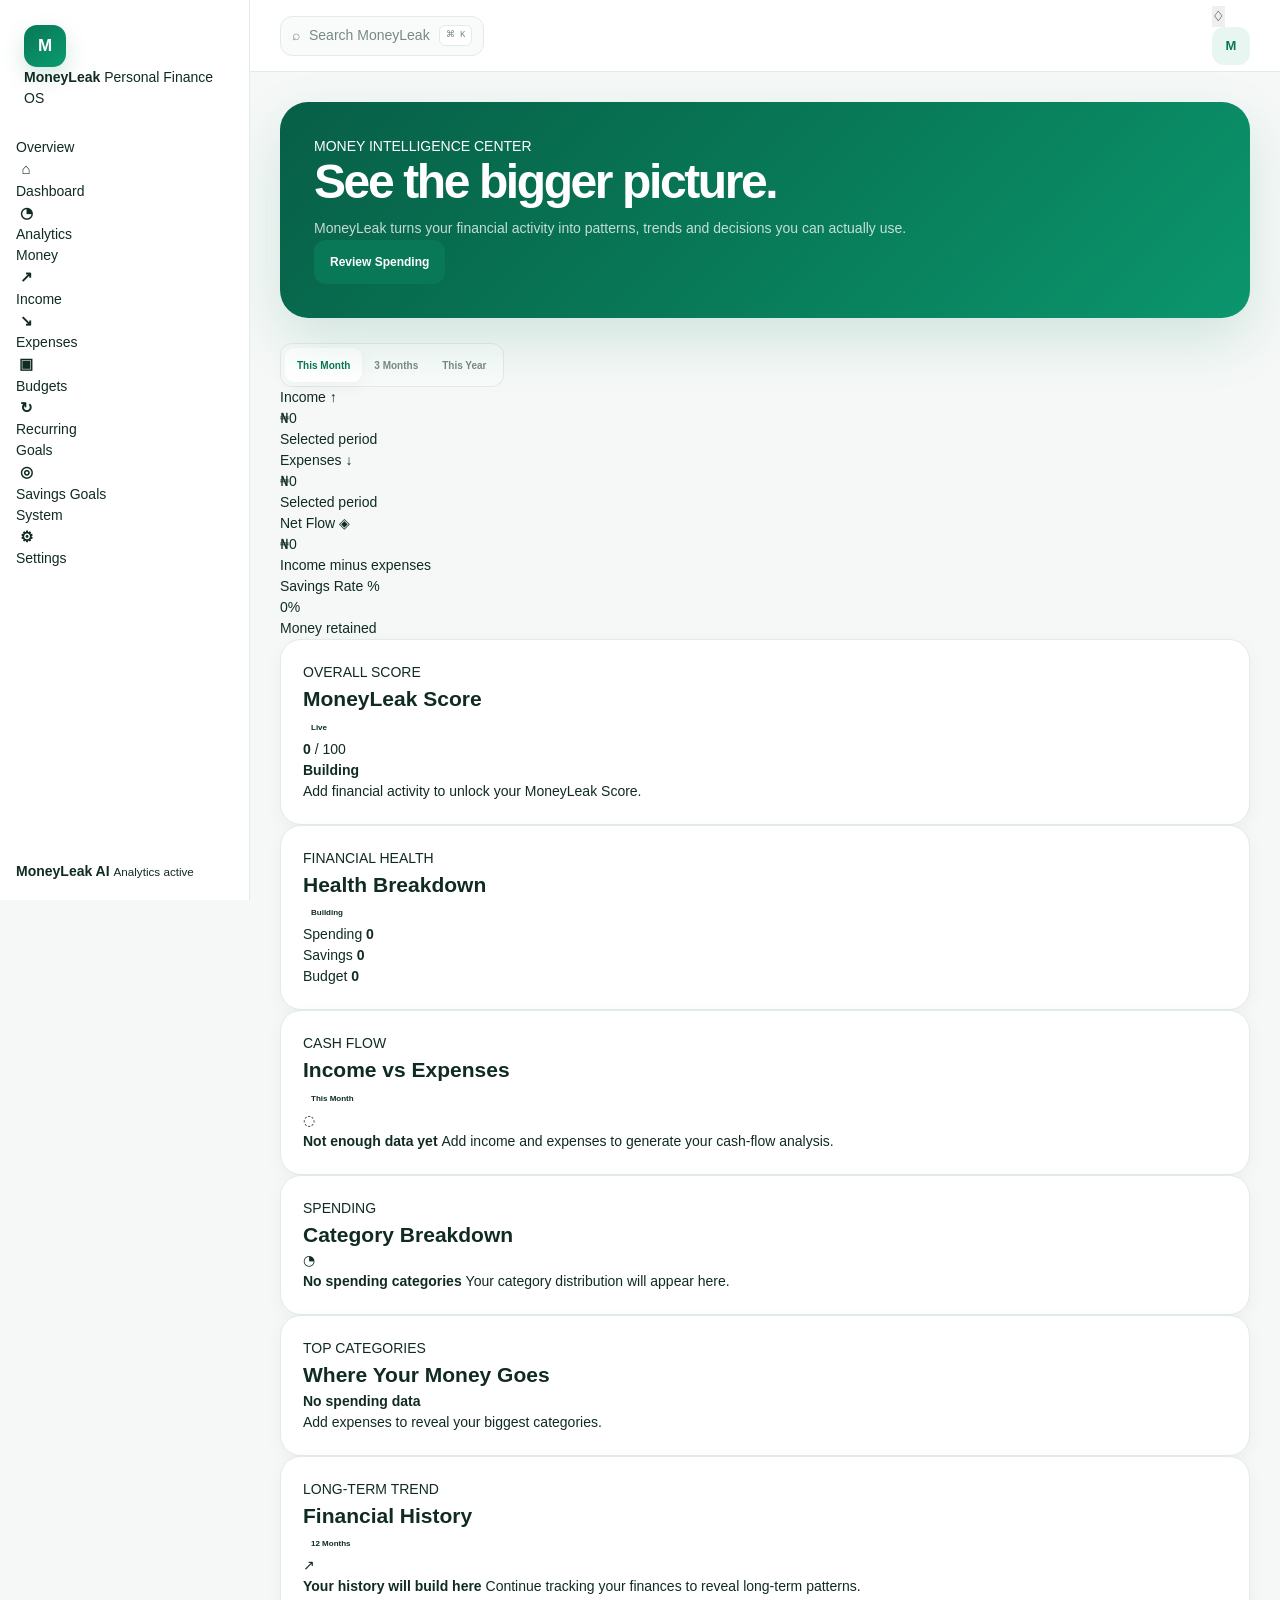
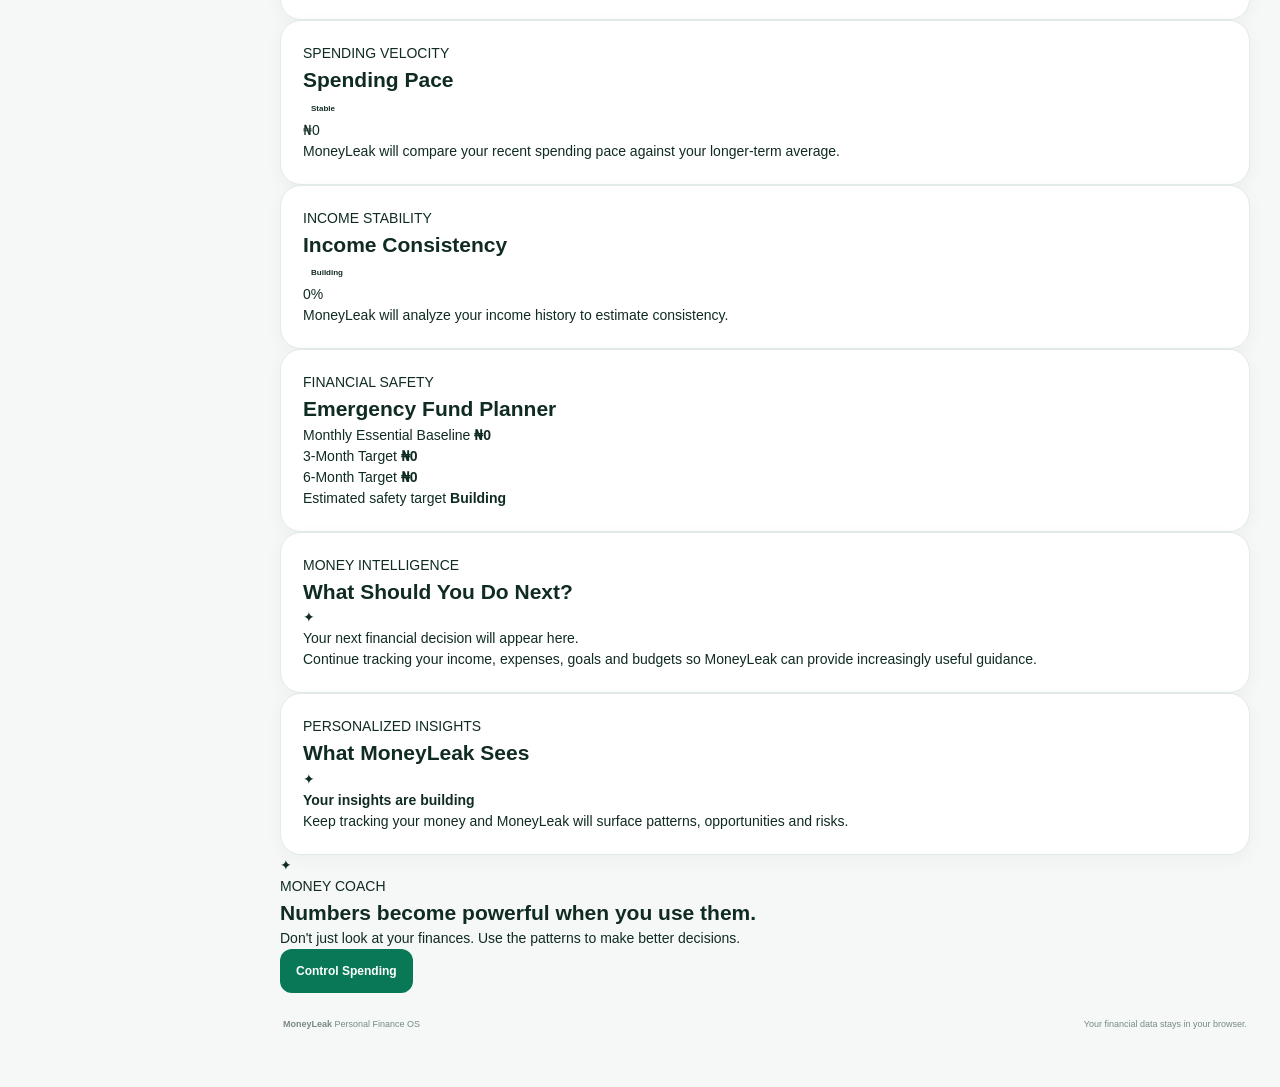
==== commit 71e2a101: "Update analytics.html" ====
--- a/analytics.html
+++ b/analytics.html
@@ -2,154 +2,100 @@
 <html lang="en">
 <head>
     <meta charset="UTF-8">
-    <meta
-        name="viewport"
-        content="width=device-width, initial-scale=1.0"
-    >
+    <meta name="viewport" content="width=device-width, initial-scale=1.0">
 
     <title>Analytics — MoneyLeak</title>
 
     <meta
         name="description"
-        content="MoneyLeak financial intelligence and analytics."
+        content="Understand your financial patterns with MoneyLeak Intelligence."
     >
 
-    <link rel="stylesheet" href="./style.css">
+    <link rel="stylesheet" href="style.css">
 </head>
 
-<body>
+<body data-page="analytics">
 
 <div class="app-shell">
 
     <!-- SIDEBAR -->
     <aside class="sidebar" id="sidebar">
 
-        <div class="sidebar-brand">
-
-            <a href="./index.html" class="brand-link">
-
-                <span
-                    class="brand-mark"
-                    data-brand-logo
-                >M</span>
-
-                <span class="brand-copy">
-                    <strong>MoneyLeak</strong>
-                    <small>Personal Finance OS</small>
-                </span>
-
+        <div class="brand">
+            <div class="brand-mark">M</div>
+
+            <div class="brand-copy">
+                <strong>MoneyLeak</strong>
+                <span>Personal Finance OS</span>
+            </div>
+        </div>
+
+        <nav class="sidebar-nav">
+
+            <div class="nav-label">Overview</div>
+
+            <a href="index.html" class="nav-item">
+                <span class="nav-icon">⌂</span>
+                <span>Dashboard</span>
             </a>
 
+            <a href="analytics.html" class="nav-item active">
+                <span class="nav-icon">◔</span>
+                <span>Analytics</span>
+            </a>
+
+            <div class="nav-label">Money</div>
+
+            <a href="income.html" class="nav-item">
+                <span class="nav-icon">↗</span>
+                <span>Income</span>
+            </a>
+
+            <a href="expenses.html" class="nav-item">
+                <span class="nav-icon">↘</span>
+                <span>Expenses</span>
+            </a>
+
+            <a href="budgets.html" class="nav-item">
+                <span class="nav-icon">▣</span>
+                <span>Budgets</span>
+            </a>
+
+            <a href="recurring.html" class="nav-item">
+                <span class="nav-icon">↻</span>
+                <span>Recurring</span>
+            </a>
+
+            <div class="nav-label">Goals</div>
+
+            <a href="savings.html" class="nav-item">
+                <span class="nav-icon">◎</span>
+                <span>Savings Goals</span>
+            </a>
+
+            <div class="nav-label">System</div>
+
+            <a href="settings.html" class="nav-item">
+                <span class="nav-icon">⚙</span>
+                <span>Settings</span>
+            </a>
+
+        </nav>
+
+        <div class="sidebar-bottom">
+
+            <div class="sidebar-status">
+                <span class="status-dot"></span>
+
+                <div>
+                    <strong>MoneyLeak AI</strong>
+                    <small>Analytics active</small>
+                </div>
+            </div>
+
         </div>
 
-
-        <nav class="sidebar-nav">
-
-            <div class="nav-section">
-
-                <span class="nav-section-title">
-                    Overview
-                </span>
-
-                <a href="./index.html" class="nav-link">
-                    <span class="nav-icon">⌂</span>
-                    <span>Dashboard</span>
-                </a>
-
-                <a
-                    href="./analytics.html"
-                    class="nav-link active"
-                >
-                    <span class="nav-icon">◈</span>
-                    <span>Analytics</span>
-                </a>
-
-            </div>
-
-
-            <div class="nav-section">
-
-                <span class="nav-section-title">
-                    Money
-                </span>
-
-                <a href="./income.html" class="nav-link">
-                    <span class="nav-icon">↗</span>
-                    <span>Income</span>
-                </a>
-
-                <a href="./expenses.html" class="nav-link">
-                    <span class="nav-icon">↘</span>
-                    <span>Expenses</span>
-                </a>
-
-                <a href="./budgets.html" class="nav-link">
-                    <span class="nav-icon">▣</span>
-                    <span>Budgets</span>
-                </a>
-
-                <a href="./recurring.html" class="nav-link">
-                    <span class="nav-icon">↻</span>
-                    <span>Recurring</span>
-                </a>
-
-            </div>
-
-
-            <div class="nav-section">
-
-                <span class="nav-section-title">
-                    Planning
-                </span>
-
-                <a href="./savings.html" class="nav-link">
-                    <span class="nav-icon">◎</span>
-                    <span>Goals</span>
-                </a>
-
-            </div>
-
-
-            <div class="nav-section">
-
-                <span class="nav-section-title">
-                    System
-                </span>
-
-                <a href="./settings.html" class="nav-link">
-                    <span class="nav-icon">⚙</span>
-                    <span>Settings</span>
-                </a>
-
-            </div>
-
-        </nav>
-
-
-        <div class="sidebar-bottom">
-
-            <div class="sidebar-status">
-
-                <span class="status-dot"></span>
-
-                <div>
-                    <strong>MoneyLeak is ready</strong>
-                    <small>
-                        Financial intelligence active.
-                    </small>
-                </div>
-
-            </div>
-
-        </div>
-
     </aside>
-
-
-    <div
-        class="mobile-overlay"
-        id="mobileOverlay"
-    ></div>
 
 
     <!-- MAIN -->
@@ -158,61 +104,52 @@
         <!-- TOPBAR -->
         <header class="topbar">
 
+            <button
+                class="mobile-menu-button"
+                id="mobileMenuButton"
+                type="button"
+                aria-label="Open menu"
+            >
+                ☰
+            </button>
+
             <div class="topbar-left">
 
                 <button
-                    class="mobile-menu-button"
-                    id="mobileMenuButton"
+                    class="search-trigger"
+                    id="openSearch"
                     type="button"
                 >
-                    ☰
+                    <span>⌕</span>
+                    <span>Search MoneyLeak</span>
+                    <kbd>⌘ K</kbd>
                 </button>
 
-                <div>
-
-                    <span class="topbar-eyebrow">
-                        FINANCIAL INTELLIGENCE
-                    </span>
-
-                    <h1>Analytics</h1>
-
-                </div>
-
             </div>
 
-
-            <div class="topbar-actions">
+            <div class="topbar-right">
 
                 <button
-                    class="topbar-icon-button"
-                    id="searchButton"
-                    type="button"
-                >
-                    ⌕
-                </button>
-
-                <button
-                    class="topbar-icon-button notification-trigger"
+                    class="icon-button"
                     id="notificationButton"
                     type="button"
+                    aria-label="Notifications"
                 >
                     ♢
-
                     <span
                         class="notification-badge"
                         id="notificationBadge"
-                        hidden
-                    >
-                        0
-                    </span>
-
+                    ></span>
                 </button>
 
                 <a
-                    href="./settings.html"
-                    class="topbar-profile"
+                    href="settings.html"
+                    class="profile-button"
                 >
-                    <span class="topbar-avatar">
+                    <span
+                        class="profile-avatar"
+                        id="profileAvatar"
+                    >
                         M
                     </span>
                 </a>
@@ -222,289 +159,416 @@
         </header>
 
 
-        <!-- PAGE -->
-        <section class="page-container">
+        <!-- CONTENT -->
+        <div class="page-content">
 
             <!-- HERO -->
             <section class="hero">
 
                 <div class="hero-copy">
 
-                    <span class="hero-eyebrow">
-                        MONEY INTELLIGENCE
-                    </span>
-
-                    <h2>
-                        Understand where your money is going.
-                    </h2>
+                    <div class="eyebrow">
+                        MONEY INTELLIGENCE CENTER
+                    </div>
+
+                    <h1>
+                        See the bigger picture.
+                    </h1>
 
                     <p>
                         MoneyLeak turns your financial activity
-                        into trends, patterns, warnings and
-                        decisions you can actually use.
+                        into patterns, trends and decisions you
+                        can actually use.
                     </p>
 
                 </div>
 
-
                 <div class="hero-actions">
 
                     <a
-                        href="./expenses.html"
-                        class="secondary-button"
-                    >
-                        Analyze spending
+                        href="expenses.html"
+                        class="button button-secondary"
+                    >
+                        Review Spending
                     </a>
 
-                    <a
-                        href="./income.html"
-                        class="primary-button"
-                    >
-                        Add income
-                    </a>
-
                 </div>
 
             </section>
 
 
             <!-- PERIOD -->
-            <section class="section-block">
-
-                <div class="section-heading">
-
-                    <div>
-
-                        <span class="section-eyebrow">
-                            TIME RANGE
-                        </span>
-
-                        <h2>
-                            Financial performance
-                        </h2>
-
-                    </div>
-
-
-                    <div class="period-selector">
-
-                        <button
-                            class="period-button active"
-                            data-period="month"
-                            type="button"
-                        >
-                            Month
-                        </button>
-
-                        <button
-                            class="period-button"
-                            data-period="quarter"
-                            type="button"
-                        >
-                            Quarter
-                        </button>
-
-                        <button
-                            class="period-button"
-                            data-period="year"
-                            type="button"
-                        >
-                            Year
-                        </button>
-
-                    </div>
-
-                </div>
-
-
-                <!-- STAT CARDS -->
-                <div class="stats-grid">
-
-                    <article class="stat-card">
-
-                        <div class="stat-card-top">
-
-                            <span class="stat-icon">
-                                ↗
-                            </span>
-
-                            <span class="stat-label">
-                                Income
-                            </span>
-
-                        </div>
-
-                        <strong
-                            class="stat-value"
-                            id="analyticsIncome"
-                        >
-                            ₦0
-                        </strong>
-
-                        <small id="analyticsIncomeMeta">
-                            Current period
-                        </small>
-
-                    </article>
-
-
-                    <article class="stat-card">
-
-                        <div class="stat-card-top">
-
-                            <span class="stat-icon">
-                                ↘
-                            </span>
-
-                            <span class="stat-label">
-                                Expenses
-                            </span>
-
-                        </div>
-
-                        <strong
-                            class="stat-value"
-                            id="analyticsExpenses"
-                        >
-                            ₦0
-                        </strong>
-
-                        <small id="analyticsExpensesMeta">
-                            Current period
-                        </small>
-
-                    </article>
-
-
-                    <article class="stat-card featured">
-
-                        <div class="stat-card-top">
-
-                            <span class="stat-icon">
-                                ₦
-                            </span>
-
-                            <span class="stat-label">
-                                Cash flow
-                            </span>
-
-                        </div>
-
-                        <strong
-                            class="stat-value"
-                            id="analyticsCashFlow"
-                        >
-                            ₦0
-                        </strong>
-
-                        <small id="analyticsCashFlowMeta">
-                            Income minus expenses
-                        </small>
-
-                    </article>
-
-
-                    <article class="stat-card">
-
-                        <div class="stat-card-top">
-
-                            <span class="stat-icon">
-                                ◎
-                            </span>
-
-                            <span class="stat-label">
-                                Savings rate
-                            </span>
-
-                        </div>
-
-                        <strong
-                            class="stat-value"
-                            id="analyticsSavingsRate"
-                        >
-                            0%
-                        </strong>
-
-                        <small id="analyticsSavingsMeta">
-                            Money retained
-                        </small>
-
-                    </article>
-
-                </div>
+            <section class="period-selector">
+
+                <button
+                    class="period-button active"
+                    data-period="month"
+                    type="button"
+                >
+                    This Month
+                </button>
+
+                <button
+                    class="period-button"
+                    data-period="quarter"
+                    type="button"
+                >
+                    3 Months
+                </button>
+
+                <button
+                    class="period-button"
+                    data-period="year"
+                    type="button"
+                >
+                    This Year
+                </button>
 
             </section>
 
 
-            <!-- HEALTH + INSIGHT -->
-            <section class="dashboard-two-column">
+            <!-- CORE METRICS -->
+            <section class="metric-grid">
+
+                <article class="metric-card primary-metric">
+
+                    <div class="metric-card-top">
+                        <span class="metric-label">
+                            Income
+                        </span>
+
+                        <span class="metric-icon">
+                            ↑
+                        </span>
+                    </div>
+
+                    <div
+                        class="metric-value"
+                        id="analyticsIncome"
+                    >
+                        ₦0
+                    </div>
+
+                    <div class="metric-footer">
+                        Selected period
+                    </div>
+
+                </article>
+
+
+                <article class="metric-card">
+
+                    <div class="metric-card-top">
+                        <span class="metric-label">
+                            Expenses
+                        </span>
+
+                        <span class="metric-icon">
+                            ↓
+                        </span>
+                    </div>
+
+                    <div
+                        class="metric-value"
+                        id="analyticsExpenses"
+                    >
+                        ₦0
+                    </div>
+
+                    <div class="metric-footer">
+                        Selected period
+                    </div>
+
+                </article>
+
+
+                <article class="metric-card">
+
+                    <div class="metric-card-top">
+                        <span class="metric-label">
+                            Net Flow
+                        </span>
+
+                        <span class="metric-icon">
+                            ◈
+                        </span>
+                    </div>
+
+                    <div
+                        class="metric-value"
+                        id="analyticsNetFlow"
+                    >
+                        ₦0
+                    </div>
+
+                    <div class="metric-footer">
+                        Income minus expenses
+                    </div>
+
+                </article>
+
+
+                <article class="metric-card">
+
+                    <div class="metric-card-top">
+                        <span class="metric-label">
+                            Savings Rate
+                        </span>
+
+                        <span class="metric-icon">
+                            %
+                        </span>
+                    </div>
+
+                    <div
+                        class="metric-value"
+                        id="analyticsSavingsRate"
+                    >
+                        0%
+                    </div>
+
+                    <div class="metric-footer">
+                        Money retained
+                    </div>
+
+                </article>
+
+            </section>
+
+
+            <!-- MONEY LEAK SCORE + HEALTH -->
+            <section class="dashboard-grid">
+
+                <article class="card score-card">
+
+                    <div class="card-header">
+
+                        <div>
+                            <div class="card-kicker">
+                                OVERALL SCORE
+                            </div>
+
+                            <h2>
+                                MoneyLeak Score
+                            </h2>
+                        </div>
+
+                        <span class="status-pill">
+                            Live
+                        </span>
+
+                    </div>
+
+                    <div class="score-content">
+
+                        <div class="score-ring">
+
+                            <div class="score-ring-inner">
+
+                                <strong
+                                    id="analyticsMoneyLeakScore"
+                                >
+                                    0
+                                </strong>
+
+                                <span>
+                                    / 100
+                                </span>
+
+                            </div>
+
+                        </div>
+
+                        <div class="score-details">
+
+                            <strong
+                                id="analyticsMoneyLeakGrade"
+                            >
+                                Building
+                            </strong>
+
+                            <p
+                                id="analyticsMoneyLeakText"
+                            >
+                                Add financial activity to
+                                unlock your MoneyLeak Score.
+                            </p>
+
+                        </div>
+
+                    </div>
+
+                </article>
+
 
                 <article class="card">
 
                     <div class="card-header">
 
                         <div>
-
-                            <span class="card-eyebrow">
+                            <div class="card-kicker">
                                 FINANCIAL HEALTH
-                            </span>
-
-                            <h3>
-                                Money strength
-                            </h3>
-
+                            </div>
+
+                            <h2>
+                                Health Breakdown
+                            </h2>
                         </div>
 
                         <span
                             class="status-pill"
                             id="analyticsHealthStatus"
                         >
-                            Fair
-                        </span>
-
-                    </div>
-
-
-                    <div class="analytics-health">
-
-                        <div class="analytics-score">
+                            Building
+                        </span>
+
+                    </div>
+
+                    <div class="score-mini-grid">
+
+                        <div>
+                            <span>
+                                Spending
+                            </span>
 
                             <strong
-                                id="analyticsHealthScore"
+                                id="healthSpending"
                             >
-                                50
+                                0
                             </strong>
-
+                        </div>
+
+                        <div>
                             <span>
-                                / 100
+                                Savings
                             </span>
 
-                        </div>
-
-
-                        <div class="progress-track large">
-
-                            <div
-                                class="progress-fill"
-                                id="analyticsHealthFill"
-                                style="width:50%"
-                            ></div>
-
-                        </div>
-
-
-                        <p
-                            id="analyticsHealthMessage"
-                        >
-                            Your financial health will
-                            improve as MoneyLeak learns
-                            more about your money.
-                        </p>
+                            <strong
+                                id="healthSavings"
+                            >
+                                0
+                            </strong>
+                        </div>
+
+                        <div>
+                            <span>
+                                Budget
+                            </span>
+
+                            <strong
+                                id="healthBudget"
+                            >
+                                0
+                            </strong>
+                        </div>
 
                     </div>
 
                 </article>
 
+            </section>
+
+
+            <!-- CASH FLOW CHART -->
+            <section class="card chart-card">
+
+                <div class="card-header">
+
+                    <div>
+
+                        <div class="card-kicker">
+                            CASH FLOW
+                        </div>
+
+                        <h2>
+                            Income vs Expenses
+                        </h2>
+
+                    </div>
+
+                    <span
+                        class="status-pill"
+                        id="cashFlowPeriod"
+                    >
+                        This Month
+                    </span>
+
+                </div>
+
+                <div
+                    class="chart-container"
+                    id="analyticsCashFlowChart"
+                >
+
+                    <div class="empty-chart">
+
+                        <div class="empty-chart-icon">
+                            ◌
+                        </div>
+
+                        <strong>
+                            Not enough data yet
+                        </strong>
+
+                        <span>
+                            Add income and expenses to
+                            generate your cash-flow analysis.
+                        </span>
+
+                    </div>
+
+                </div>
+
+            </section>
+
+
+            <!-- SPENDING BREAKDOWN -->
+            <section class="dashboard-grid">
+
+                <article class="card chart-card">
+
+                    <div class="card-header">
+
+                        <div>
+
+                            <div class="card-kicker">
+                                SPENDING
+                            </div>
+
+                            <h2>
+                                Category Breakdown
+                            </h2>
+
+                        </div>
+
+                    </div>
+
+                    <div
+                        class="chart-container"
+                        id="analyticsCategoryChart"
+                    >
+
+                        <div class="empty-chart">
+
+                            <div class="empty-chart-icon">
+                                ◔
+                            </div>
+
+                            <strong>
+                                No spending categories
+                            </strong>
+
+                            <span>
+                                Your category distribution
+                                will appear here.
+                            </span>
+
+                        </div>
+
+                    </div>
+
+                </article>
+
 
                 <article class="card">
 
@@ -512,375 +576,409 @@
 
                         <div>
 
-                            <span class="card-eyebrow">
-                                INTELLIGENCE
-                            </span>
-
-                            <h3>
-                                MoneyLeak insight
-                            </h3>
-
-                        </div>
-
-                        <span class="safe-icon">
-                            ✦
-                        </span>
-
-                    </div>
-
-
-                    <div class="insight-panel">
-
-                        <p id="analyticsInsight">
-                            Add some income and expenses
-                            to unlock your financial insight.
-                        </p>
-
-                    </div>
-
-                </article>
-
-            </section>
-
-
-            <!-- CASH FLOW CHART -->
-            <section class="section-block">
-
-                <article class="card analytics-chart-card">
-
-                    <div class="card-header">
-
-                        <div>
-
-                            <span class="card-eyebrow">
-                                CASH FLOW
-                            </span>
-
-                            <h3>
-                                Income vs expenses
-                            </h3>
-
-                            <p
-                                class="chart-subtitle"
-                                id="cashFlowChartSubtitle"
-                            >
-                                Your financial movement
-                                over the selected period.
-                            </p>
-
-                        </div>
-
-                    </div>
-
-
-                    <div class="large-chart">
-
-                        <canvas
-                            id="analyticsCashFlowChart"
-                            height="320"
-                        ></canvas>
-
-                        <div
-                            id="analyticsCashFlowEmpty"
-                            class="empty-state"
-                        >
-                            <strong>
-                                Not enough data
-                            </strong>
-
-                            <p>
-                                Add transactions to build
-                                your cash-flow chart.
-                            </p>
-                        </div>
-
-                    </div>
-
-                </article>
-
-            </section>
-
-
-            <!-- CATEGORY + TREND -->
-            <section class="dashboard-two-column">
-
-                <!-- CATEGORY -->
-                <article class="card">
-
-                    <div class="card-header">
-
-                        <div>
-
-                            <span class="card-eyebrow">
-                                SPENDING BREAKDOWN
-                            </span>
-
-                            <h3>
-                                Where your money goes
-                            </h3>
-
-                        </div>
-
-                    </div>
-
-
-                    <div class="category-chart-wrapper">
-
-                        <canvas
-                            id="categoryChart"
-                            height="280"
-                        ></canvas>
-
-                        <div
-                            id="categoryChartEmpty"
-                            class="empty-state"
-                        >
+                            <div class="card-kicker">
+                                TOP CATEGORIES
+                            </div>
+
+                            <h2>
+                                Where Your Money Goes
+                            </h2>
+
+                        </div>
+
+                    </div>
+
+                    <div
+                        class="goals-list"
+                        id="analyticsTopCategories"
+                    >
+
+                        <div class="empty-state compact">
+
                             <strong>
                                 No spending data
                             </strong>
 
                             <p>
-                                Record expenses to see
-                                your spending breakdown.
+                                Add expenses to reveal your
+                                biggest categories.
                             </p>
-                        </div>
-
-                    </div>
-
-
-                    <div
-                        id="analyticsCategories"
-                        class="analytics-category-list"
-                    ></div>
+
+                        </div>
+
+                    </div>
 
                 </article>
 
-
-                <!-- TREND -->
+            </section>
+
+
+            <!-- TREND -->
+            <section class="card chart-card">
+
+                <div class="card-header">
+
+                    <div>
+
+                        <div class="card-kicker">
+                            LONG-TERM TREND
+                        </div>
+
+                        <h2>
+                            Financial History
+                        </h2>
+
+                    </div>
+
+                    <span class="status-pill">
+                        12 Months
+                    </span>
+
+                </div>
+
+                <div
+                    class="chart-container"
+                    id="analyticsHistoryChart"
+                >
+
+                    <div class="empty-chart">
+
+                        <div class="empty-chart-icon">
+                            ↗
+                        </div>
+
+                        <strong>
+                            Your history will build here
+                        </strong>
+
+                        <span>
+                            Continue tracking your finances to
+                            reveal long-term patterns.
+                        </span>
+
+                    </div>
+
+                </div>
+
+            </section>
+
+
+            <!-- MONEY INTELLIGENCE -->
+            <section class="dashboard-grid">
+
                 <article class="card">
 
                     <div class="card-header">
 
                         <div>
-
-                            <span class="card-eyebrow">
-                                SPENDING TREND
-                            </span>
-
-                            <h3>
-                                Your expense pattern
-                            </h3>
-
-                        </div>
-
-                    </div>
-
-
-                    <div class="large-chart">
-
-                        <canvas
-                            id="trendChart"
-                            height="280"
-                        ></canvas>
-
-                        <div
-                            id="trendChartEmpty"
-                            class="empty-state"
+                            <div class="card-kicker">
+                                SPENDING VELOCITY
+                            </div>
+
+                            <h2>
+                                Spending Pace
+                            </h2>
+                        </div>
+
+                        <span
+                            class="status-pill"
+                            id="analyticsVelocityStatus"
                         >
-                            <strong>
-                                No trend yet
-                            </strong>
-
-                            <p>
-                                More transactions will reveal
-                                your spending pattern.
-                            </p>
-                        </div>
-
-                    </div>
-
-
-                    <div
-                        id="trendSummary"
-                        class="trend-summary"
-                    >
-                        Add more transactions to
-                        unlock trend analysis.
-                    </div>
+                            Stable
+                        </span>
+
+                    </div>
+
+                    <div class="safe-amount">
+
+                        <span
+                            id="analyticsVelocityValue"
+                        >
+                            ₦0
+                        </span>
+
+                    </div>
+
+                    <p
+                        class="safe-description"
+                        id="analyticsVelocityText"
+                    >
+                        MoneyLeak will compare your recent
+                        spending pace against your longer-term
+                        average.
+                    </p>
 
                 </article>
 
+
+                <article class="card">
+
+                    <div class="card-header">
+
+                        <div>
+                            <div class="card-kicker">
+                                INCOME STABILITY
+                            </div>
+
+                            <h2>
+                                Income Consistency
+                            </h2>
+                        </div>
+
+                        <span
+                            class="status-pill"
+                            id="analyticsIncomeStatus"
+                        >
+                            Building
+                        </span>
+
+                    </div>
+
+                    <div class="safe-amount">
+
+                        <span
+                            id="analyticsIncomeConsistency"
+                        >
+                            0%
+                        </span>
+
+                    </div>
+
+                    <p
+                        class="safe-description"
+                        id="analyticsIncomeText"
+                    >
+                        MoneyLeak will analyze your income
+                        history to estimate consistency.
+                    </p>
+
+                </article>
+
             </section>
 
 
-            <!-- KEY METRICS -->
-            <section class="section-block">
-
-                <div class="section-heading">
+            <!-- EMERGENCY FUND -->
+            <section class="card">
+
+                <div class="card-header">
 
                     <div>
 
-                        <span class="section-eyebrow">
-                            KEY METRICS
-                        </span>
+                        <div class="card-kicker">
+                            FINANCIAL SAFETY
+                        </div>
 
                         <h2>
-                            Numbers worth knowing
+                            Emergency Fund Planner
                         </h2>
 
                     </div>
 
                 </div>
 
-
-                <div class="stats-grid">
-
-                    <article class="stat-card">
-
-                        <span class="stat-label">
-                            Average expense
+                <div class="score-mini-grid">
+
+                    <div>
+
+                        <span>
+                            Monthly Essential Baseline
                         </span>
 
                         <strong
-                            class="stat-value"
-                            id="averageExpense"
+                            id="emergencyMonthlyBaseline"
                         >
                             ₦0
                         </strong>
 
-                        <small>
-                            Per transaction
-                        </small>
-
-                    </article>
-
-
-                    <article class="stat-card">
-
-                        <span class="stat-label">
-                            Largest expense
+                    </div>
+
+                    <div>
+
+                        <span>
+                            3-Month Target
                         </span>
 
                         <strong
-                            class="stat-value"
-                            id="largestExpense"
+                            id="emergencyThreeMonth"
                         >
                             ₦0
                         </strong>
 
-                        <small
-                            id="largestExpenseName"
+                    </div>
+
+                    <div>
+
+                        <span>
+                            6-Month Target
+                        </span>
+
+                        <strong
+                            id="emergencySixMonth"
                         >
-                            No expense recorded
-                        </small>
-
-                    </article>
-
-
-                    <article class="stat-card">
-
-                        <span class="stat-label">
-                            Expense count
-                        </span>
-
-                        <strong
-                            class="stat-value"
-                            id="analyticsExpenseCount"
-                        >
-                            0
+                            ₦0
                         </strong>
 
-                        <small>
-                            Transactions
-                        </small>
-
-                    </article>
-
-
-                    <article class="stat-card">
-
-                        <span class="stat-label">
-                            Income sources
-                        </span>
-
-                        <strong
-                            class="stat-value"
-                            id="analyticsIncomeSources"
-                        >
-                            0
+                    </div>
+
+                </div>
+
+                <div class="progress-track large">
+
+                    <div
+                        class="progress-fill"
+                        id="emergencyProgress"
+                        style="width:0%"
+                    ></div>
+
+                </div>
+
+                <div class="progress-meta">
+
+                    <span>
+                        Estimated safety target
+                    </span>
+
+                    <strong
+                        id="emergencyLabel"
+                    >
+                        Building
+                    </strong>
+
+                </div>
+
+            </section>
+
+
+            <!-- DECISION ENGINE -->
+            <section class="card">
+
+                <div class="card-header">
+
+                    <div>
+
+                        <div class="card-kicker">
+                            MONEY INTELLIGENCE
+                        </div>
+
+                        <h2>
+                            What Should You Do Next?
+                        </h2>
+
+                    </div>
+
+                    <span class="insight-spark">
+                        ✦
+                    </span>
+
+                </div>
+
+                <div class="insight-body">
+
+                    <div
+                        class="insight-title"
+                        id="analyticsDecisionTitle"
+                    >
+                        Your next financial decision will appear here.
+                    </div>
+
+                    <p
+                        id="analyticsDecisionAction"
+                    >
+                        Continue tracking your income,
+                        expenses, goals and budgets so MoneyLeak
+                        can provide increasingly useful guidance.
+                    </p>
+
+                    <p
+                        id="analyticsDecisionReason"
+                    ></p>
+
+                </div>
+
+            </section>
+
+
+            <!-- INSIGHTS -->
+            <section class="card">
+
+                <div class="card-header">
+
+                    <div>
+
+                        <div class="card-kicker">
+                            PERSONALIZED INSIGHTS
+                        </div>
+
+                        <h2>
+                            What MoneyLeak Sees
+                        </h2>
+
+                    </div>
+
+                </div>
+
+                <div
+                    class="alerts-list"
+                    id="analyticsInsights"
+                >
+
+                    <div class="empty-state compact">
+
+                        <div class="empty-state-icon">
+                            ✦
+                        </div>
+
+                        <strong>
+                            Your insights are building
                         </strong>
 
-                        <small>
-                            Active sources
-                        </small>
-
-                    </article>
+                        <p>
+                            Keep tracking your money and
+                            MoneyLeak will surface patterns,
+                            opportunities and risks.
+                        </p>
+
+                    </div>
 
                 </div>
 
             </section>
 
 
-            <!-- DETECTORS -->
-            <section class="section-block">
-
-                <div class="section-heading">
-
-                    <div>
-
-                        <span class="section-eyebrow">
-                            PATTERN DETECTION
-                        </span>
-
-                        <h2>
-                            What MoneyLeak noticed
-                        </h2>
-
-                    </div>
-
-                </div>
-
-
-                <div
-                    id="analyticsAlerts"
-                    class="alerts-grid"
-                ></div>
-
-            </section>
-
-
-            <!-- CTA -->
-            <section class="intelligence-card">
-
-                <div class="intelligence-icon">
+            <!-- COACH -->
+            <section class="coach-banner">
+
+                <div class="coach-icon">
                     ✦
                 </div>
 
-                <div class="intelligence-content">
-
-                    <span>
-                        NEXT BEST ACTION
-                    </span>
-
-                    <h3>
-                        Turn insight into action.
-                    </h3>
-
-                    <p>
-                        Use your spending patterns to
-                        create better budgets, strengthen
-                        your savings goals and eliminate
-                        unnecessary leaks.
+                <div class="coach-content">
+
+                    <div class="coach-label">
+                        MONEY COACH
+                    </div>
+
+                    <h2 id="analyticsCoachHeadline">
+                        Numbers become powerful when you use them.
+                    </h2>
+
+                    <p id="analyticsCoachMessage">
+                        Don't just look at your finances.
+                        Use the patterns to make better decisions.
                     </p>
 
                 </div>
 
-                <a
-                    href="./budgets.html"
-                    class="intelligence-link"
-                >
-                    Improve my budget →
-                </a>
+                <div class="coach-action">
+
+                    <a
+                        href="budgets.html"
+                        class="button button-secondary"
+                    >
+                        Control Spending
+                    </a>
+
+                </div>
 
             </section>
 
@@ -895,20 +993,20 @@
                     </span>
                 </div>
 
-                <span>
-                    Financial clarity starts with data.
-                </span>
+                <div>
+                    Your financial data stays in your browser.
+                </div>
 
             </footer>
 
-        </section>
+        </div>
 
     </main>
 
 </div>
 
 
-<!-- SEARCH -->
+<!-- SEARCH OVERLAY -->
 <div
     class="search-overlay"
     id="searchOverlay"
@@ -921,48 +1019,52 @@
 
             <div>
 
-                <span class="search-modal-eyebrow">
-                    MONEYLEAK SEARCH
-                </span>
+                <div class="search-modal-eyebrow">
+                    MONEYSEARCH
+                </div>
 
                 <h2>
-                    What are you looking for?
+                    Search MoneyLeak
                 </h2>
 
             </div>
 
-
             <button
-                type="button"
                 class="search-close"
                 id="closeSearch"
+                type="button"
+                aria-label="Close search"
             >
                 ×
             </button>
 
         </div>
 
-
         <div class="search-input-wrapper">
 
             <span>⌕</span>
 
             <input
                 type="search"
-                id="globalSearch"
-                placeholder="Search pages, transactions, goals..."
+                id="globalSearchInput"
+                placeholder="Search transactions, goals, budgets..."
                 autocomplete="off"
             >
 
             <kbd>ESC</kbd>
 
         </div>
-
 
         <div
             class="search-results"
             id="searchResults"
-        ></div>
+        >
+
+            <div class="search-empty">
+                Start typing to search MoneyLeak.
+            </div>
+
+        </div>
 
     </div>
 
@@ -970,7 +1072,7 @@
 
 
 <!-- NOTIFICATIONS -->
-<aside
+<div
     class="notification-panel"
     id="notificationPanel"
     aria-hidden="true"
@@ -978,49 +1080,46 @@
 
     <div class="notification-panel-header">
 
-        <div class="notification-heading">
+        <div>
+
+            <div class="notification-heading">
+                NOTIFICATIONS
+            </div>
 
             <div class="notification-title-row">
 
-                <strong>
-                    Notifications
-                </strong>
+                <h2>
+                    Your Money
+                </h2>
 
                 <span
                     class="notification-unread-badge"
-                    id="notificationUnreadBadge"
-                    hidden
+                    id="notificationUnreadCount"
                 >
                     0
                 </span>
 
             </div>
 
-            <small>
-                MoneyLeak intelligence
-            </small>
-
         </div>
 
-
         <button
-            type="button"
             class="notification-close"
             id="closeNotifications"
+            type="button"
         >
             ×
         </button>
 
     </div>
 
-
     <div class="notification-toolbar">
 
         <div class="notification-tabs">
 
             <button
                 class="notification-tab active"
-                data-notification-tab="all"
+                data-notification-filter="all"
                 type="button"
             >
                 All
@@ -1028,7 +1127,7 @@
 
             <button
                 class="notification-tab"
-                data-notification-tab="unread"
+                data-notification-filter="unread"
                 type="button"
             >
                 Unread
@@ -1036,39 +1135,47 @@
 
         </div>
 
-
         <div class="notification-actions">
 
             <button
+                class="notification-action"
+                id="markNotificationsRead"
                 type="button"
-                class="notification-action"
-                id="markAllNotificationsRead"
             >
-                Mark all read
+                Mark read
             </button>
 
-            <button
-                type="button"
-                class="notification-action"
-                id="clearNotifications"
-            >
-                Clear
-            </button>
-
         </div>
 
     </div>
-
 
     <div
         class="notification-list"
         id="notificationList"
     ></div>
 
-</aside>
-
-
-<script src="./app.js"></script>
+</div>
+
+
+<!-- MOBILE NAV -->
+<div
+    class="mobile-nav-overlay"
+    id="mobileNavOverlay"
+></div>
+
+
+<!-- TOAST -->
+<div
+    id="toast"
+    class="toast"
+    role="status"
+    aria-live="polite"
+>
+    <span id="toastMessage"></span>
+</div>
+
+
+<script src="app.js"></script>
 
 </body>
 </html>
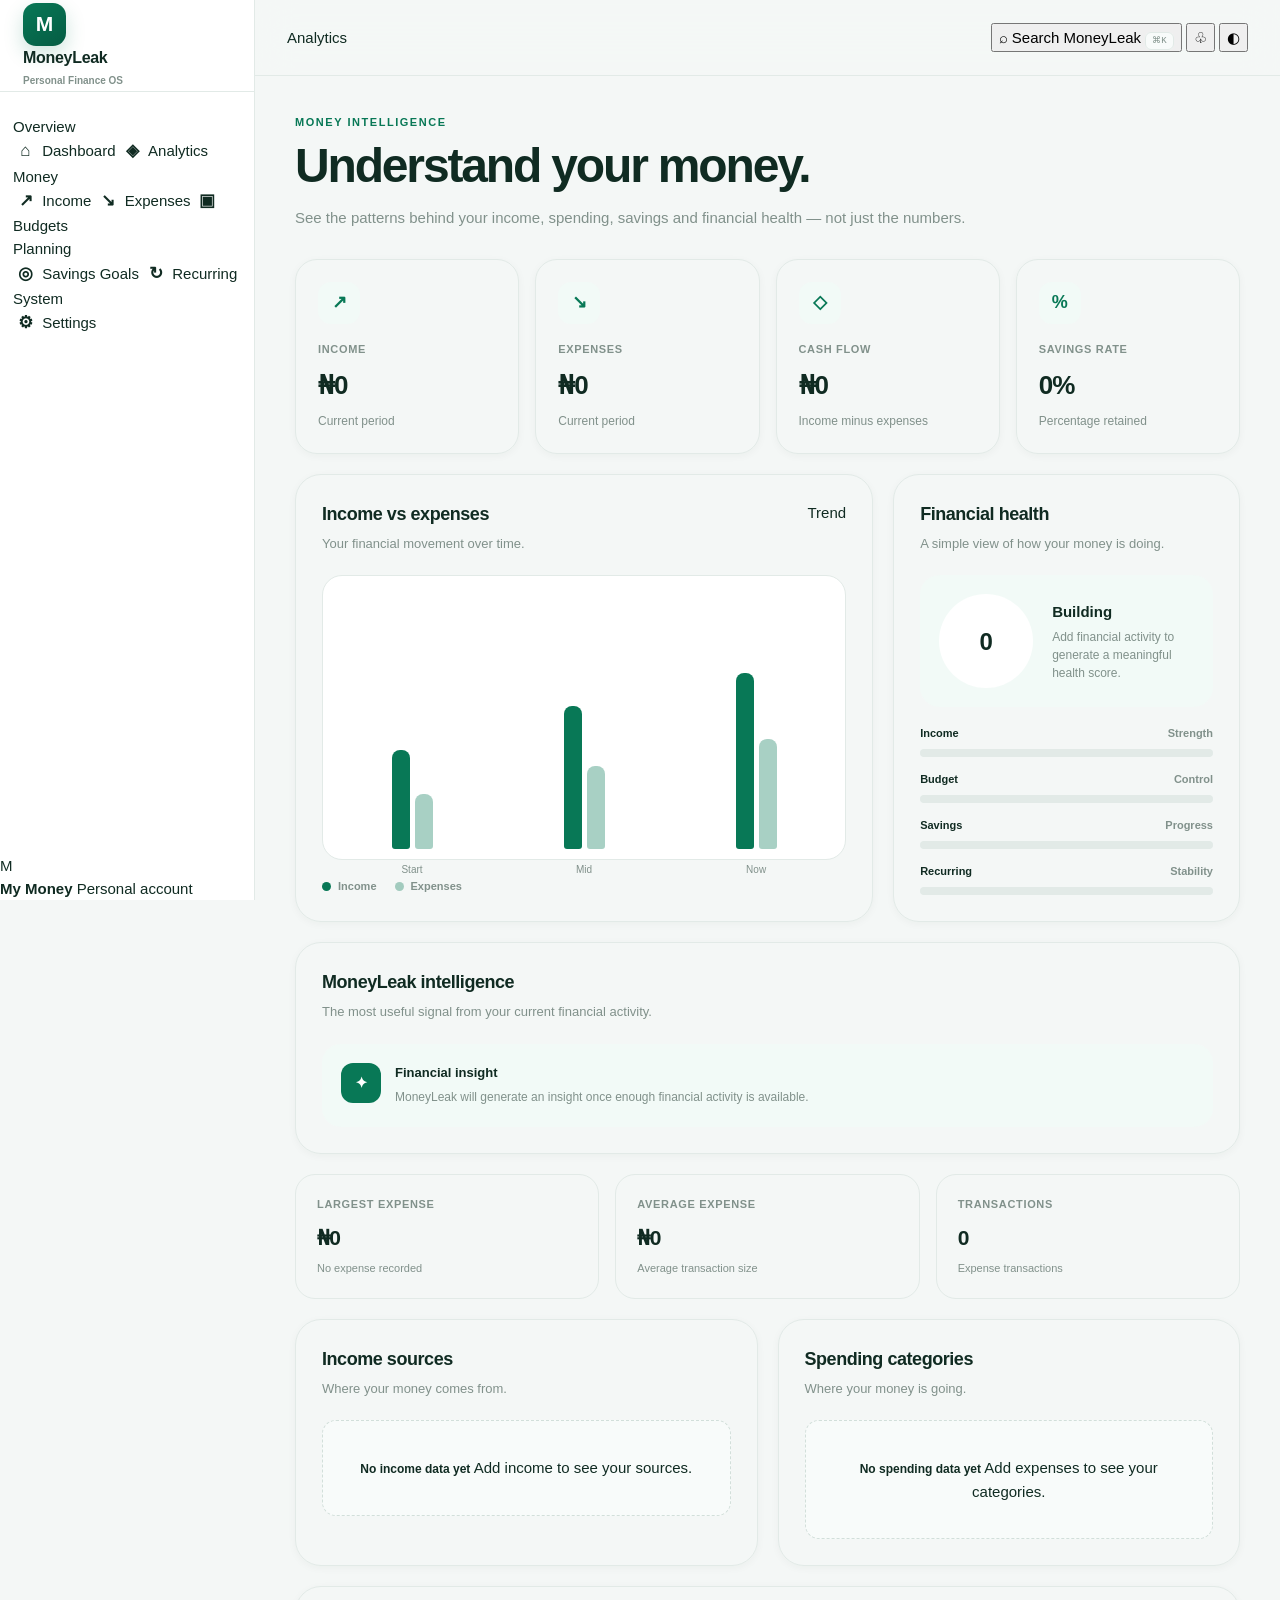
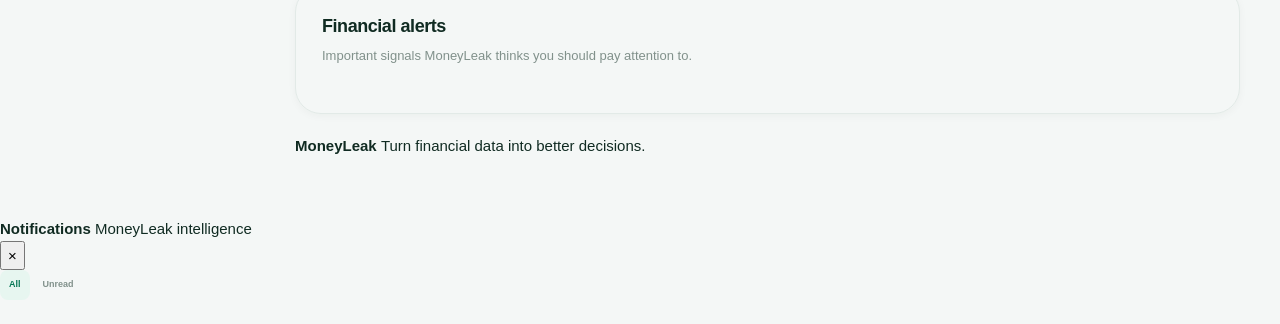
==== commit 95b32595: "Update analytics.html" ====
--- a/analytics.html
+++ b/analytics.html
@@ -8,327 +8,829 @@
 
     <meta
         name="description"
-        content="Understand your financial patterns with MoneyLeak Intelligence."
+        content="Understand your income, spending, savings and financial health with MoneyLeak analytics."
     >
 
-    <link rel="stylesheet" href="style.css">
+    <link rel="stylesheet" href="./style.css">
+
+    <style>
+
+        /* =====================================================
+           MONEYLEAK ANALYTICS — PREMIUM
+        ===================================================== */
+
+        .analytics-hero {
+            display:flex;
+            align-items:flex-end;
+            justify-content:space-between;
+            gap:30px;
+            margin-bottom:28px;
+        }
+
+        .analytics-hero-copy {
+            max-width:760px;
+        }
+
+        .analytics-eyebrow {
+            color:var(--primary);
+            font-size:11px;
+            font-weight:850;
+            letter-spacing:.14em;
+            text-transform:uppercase;
+            margin-bottom:10px;
+        }
+
+        .analytics-hero h1 {
+            margin:0;
+            font-size:clamp(32px,4vw,48px);
+            line-height:1.05;
+            letter-spacing:-.045em;
+        }
+
+        .analytics-hero p {
+            margin:14px 0 0;
+            color:var(--muted);
+            font-size:15px;
+            line-height:1.7;
+            max-width:690px;
+        }
+
+        /* =====================================================
+           SUMMARY
+        ===================================================== */
+
+        .analytics-summary {
+            display:grid;
+            grid-template-columns:repeat(4,minmax(0,1fr));
+            gap:16px;
+            margin-bottom:20px;
+        }
+
+        .analytics-stat {
+            padding:22px;
+            border:1px solid var(--border);
+            border-radius:22px;
+            background:var(--card);
+            box-shadow:var(--shadow-sm);
+        }
+
+        .analytics-stat-icon {
+            width:42px;
+            height:42px;
+            display:grid;
+            place-items:center;
+            margin-bottom:17px;
+            border-radius:13px;
+            background:var(--primary-soft);
+            color:var(--primary);
+            font-size:18px;
+            font-weight:850;
+        }
+
+        .analytics-stat-label {
+            color:var(--muted);
+            font-size:11px;
+            font-weight:800;
+            letter-spacing:.06em;
+            text-transform:uppercase;
+        }
+
+        .analytics-stat-value {
+            margin-top:7px;
+            font-size:26px;
+            font-weight:900;
+            letter-spacing:-.035em;
+        }
+
+        .analytics-stat-meta {
+            margin-top:7px;
+            color:var(--muted);
+            font-size:12px;
+        }
+
+        /* =====================================================
+           MAIN GRID
+        ===================================================== */
+
+        .analytics-main-grid {
+            display:grid;
+            grid-template-columns:minmax(0,1.25fr) minmax(300px,.75fr);
+            gap:20px;
+            margin-bottom:20px;
+        }
+
+        .analytics-panel {
+            padding:26px;
+            border:1px solid var(--border);
+            border-radius:26px;
+            background:var(--card);
+            box-shadow:var(--shadow-sm);
+        }
+
+        .analytics-panel-header {
+            display:flex;
+            align-items:flex-start;
+            justify-content:space-between;
+            gap:20px;
+            margin-bottom:22px;
+        }
+
+        .analytics-panel-title {
+            font-size:18px;
+            font-weight:850;
+            letter-spacing:-.025em;
+        }
+
+        .analytics-panel-subtitle {
+            margin-top:5px;
+            color:var(--muted);
+            font-size:13px;
+            line-height:1.5;
+        }
+
+        /* =====================================================
+           TREND CHART
+        ===================================================== */
+
+        .trend-chart {
+            min-height:285px;
+            display:flex;
+            align-items:flex-end;
+            gap:14px;
+            padding:25px 10px 10px;
+            border:1px solid var(--border);
+            border-radius:20px;
+            background:var(--surface);
+        }
+
+        .trend-column {
+            flex:1;
+            height:220px;
+            display:flex;
+            align-items:flex-end;
+            justify-content:center;
+            gap:5px;
+            position:relative;
+        }
+
+        .trend-bar {
+            width:18px;
+            min-height:5px;
+            border-radius:8px 8px 3px 3px;
+            background:var(--primary);
+            transition:height .7s ease;
+        }
+
+        .trend-bar.expense {
+            opacity:.35;
+        }
+
+        .trend-label {
+            position:absolute;
+            bottom:-28px;
+            color:var(--muted);
+            font-size:10px;
+            white-space:nowrap;
+        }
+
+        .chart-legend {
+            display:flex;
+            flex-wrap:wrap;
+            gap:18px;
+            margin-top:18px;
+        }
+
+        .legend-item {
+            display:flex;
+            align-items:center;
+            gap:7px;
+            color:var(--muted);
+            font-size:11px;
+            font-weight:700;
+        }
+
+        .legend-dot {
+            width:9px;
+            height:9px;
+            border-radius:50%;
+            background:var(--primary);
+        }
+
+        .legend-dot.expense {
+            opacity:.35;
+        }
+
+        /* =====================================================
+           HEALTH
+        ===================================================== */
+
+        .analytics-score {
+            display:flex;
+            align-items:center;
+            gap:20px;
+            padding:20px;
+            border-radius:20px;
+            background:var(--primary-soft);
+            margin-bottom:18px;
+        }
+
+        .score-ring {
+            width:92px;
+            height:92px;
+            flex:0 0 92px;
+            display:grid;
+            place-items:center;
+            border-radius:50%;
+            background:
+                conic-gradient(
+                    var(--primary) 0deg,
+                    var(--primary) 0deg,
+                    var(--border) 0deg,
+                    var(--border) 360deg
+                );
+            position:relative;
+        }
+
+        .score-ring::after {
+            content:"";
+            position:absolute;
+            inset:7px;
+            border-radius:50%;
+            background:var(--card);
+        }
+
+        .score-ring strong {
+            position:relative;
+            z-index:1;
+            font-size:24px;
+            font-weight:900;
+        }
+
+        .score-copy strong {
+            display:block;
+            font-size:15px;
+        }
+
+        .score-copy span {
+            display:block;
+            margin-top:5px;
+            color:var(--muted);
+            font-size:12px;
+            line-height:1.5;
+        }
+
+        .health-bars {
+            display:grid;
+            gap:14px;
+        }
+
+        .health-bar-row {
+            display:grid;
+            gap:7px;
+        }
+
+        .health-bar-top {
+            display:flex;
+            justify-content:space-between;
+            gap:15px;
+            font-size:11px;
+            font-weight:750;
+        }
+
+        .health-bar-top span:last-child {
+            color:var(--muted);
+        }
+
+        .health-track {
+            height:8px;
+            overflow:hidden;
+            border-radius:99px;
+            background:var(--border);
+        }
+
+        .health-fill {
+            height:100%;
+            width:0;
+            border-radius:inherit;
+            background:var(--primary);
+            transition:width .8s ease;
+        }
+
+        /* =====================================================
+           INSIGHT
+        ===================================================== */
+
+        .analytics-insight {
+            display:flex;
+            gap:14px;
+            padding:19px;
+            margin-top:18px;
+            border-radius:19px;
+            background:var(--primary-soft);
+        }
+
+        .analytics-insight-icon {
+            width:40px;
+            height:40px;
+            flex:0 0 40px;
+            display:grid;
+            place-items:center;
+            border-radius:12px;
+            background:var(--primary);
+            color:#fff;
+            font-weight:850;
+        }
+
+        .analytics-insight strong {
+            display:block;
+            margin-bottom:5px;
+            font-size:13px;
+        }
+
+        .analytics-insight p {
+            margin:0;
+            color:var(--muted);
+            font-size:12px;
+            line-height:1.65;
+        }
+
+        /* =====================================================
+           BREAKDOWN
+        ===================================================== */
+
+        .analytics-breakdown-grid {
+            display:grid;
+            grid-template-columns:repeat(2,minmax(0,1fr));
+            gap:20px;
+            margin-bottom:20px;
+        }
+
+        .breakdown-list {
+            display:grid;
+            gap:12px;
+        }
+
+        .breakdown-item {
+            display:grid;
+            gap:7px;
+        }
+
+        .breakdown-top {
+            display:flex;
+            justify-content:space-between;
+            gap:15px;
+            font-size:12px;
+        }
+
+        .breakdown-top span:last-child {
+            color:var(--muted);
+            font-weight:700;
+        }
+
+        .breakdown-track {
+            height:8px;
+            border-radius:99px;
+            overflow:hidden;
+            background:var(--border);
+        }
+
+        .breakdown-fill {
+            height:100%;
+            border-radius:inherit;
+            background:var(--primary);
+        }
+
+        /* =====================================================
+           INSIGHT METRICS
+        ===================================================== */
+
+        .analytics-detail-grid {
+            display:grid;
+            grid-template-columns:repeat(3,minmax(0,1fr));
+            gap:16px;
+            margin-bottom:20px;
+        }
+
+        .analytics-detail {
+            padding:21px;
+            border:1px solid var(--border);
+            border-radius:20px;
+            background:var(--card);
+        }
+
+        .analytics-detail-label {
+            color:var(--muted);
+            font-size:11px;
+            font-weight:800;
+            text-transform:uppercase;
+            letter-spacing:.06em;
+        }
+
+        .analytics-detail-value {
+            margin-top:9px;
+            font-size:21px;
+            font-weight:850;
+            letter-spacing:-.03em;
+        }
+
+        .analytics-detail-meta {
+            margin-top:6px;
+            color:var(--muted);
+            font-size:11px;
+            line-height:1.5;
+        }
+
+        /* =====================================================
+           RESPONSIVE
+        ===================================================== */
+
+        @media(max-width:1000px) {
+
+            .analytics-summary {
+                grid-template-columns:repeat(2,minmax(0,1fr));
+            }
+
+            .analytics-main-grid {
+                grid-template-columns:1fr;
+            }
+
+            .analytics-detail-grid {
+                grid-template-columns:1fr;
+            }
+
+        }
+
+        @media(max-width:700px) {
+
+            .analytics-hero {
+                display:block;
+            }
+
+            .analytics-summary {
+                grid-template-columns:1fr;
+            }
+
+            .analytics-panel {
+                padding:20px;
+                border-radius:21px;
+            }
+
+            .analytics-breakdown-grid {
+                grid-template-columns:1fr;
+            }
+
+            .trend-chart {
+                gap:7px;
+                padding-left:5px;
+                padding-right:5px;
+            }
+
+            .trend-bar {
+                width:11px;
+            }
+
+        }
+
+    </style>
 </head>
 
-<body data-page="analytics">
+
+<body>
 
 <div class="app-shell">
 
-    <!-- SIDEBAR -->
+    <!-- =====================================================
+         SIDEBAR
+    ====================================================== -->
+
     <aside class="sidebar" id="sidebar">
 
         <div class="brand">
-            <div class="brand-mark">M</div>
-
-            <div class="brand-copy">
-                <strong>MoneyLeak</strong>
-                <span>Personal Finance OS</span>
+
+            <a href="./index.html" class="brand-link">
+
+                <div
+                    class="brand-mark"
+                    data-brand-logo
+                >
+                    M
+                </div>
+
+                <div class="brand-copy">
+
+                    <strong>MoneyLeak</strong>
+
+                    <span>Personal Finance OS</span>
+
+                </div>
+
+            </a>
+
+        </div>
+
+
+        <nav class="sidebar-nav">
+
+            <div class="nav-section">
+
+                <div class="nav-section-label">
+                    Overview
+                </div>
+
+                <a href="./index.html" class="nav-link">
+                    <span class="nav-icon">⌂</span>
+                    <span>Dashboard</span>
+                </a>
+
+                <a
+                    href="./analytics.html"
+                    class="nav-link active"
+                >
+                    <span class="nav-icon">◈</span>
+                    <span>Analytics</span>
+                </a>
+
             </div>
+
+
+            <div class="nav-section">
+
+                <div class="nav-section-label">
+                    Money
+                </div>
+
+                <a href="./income.html" class="nav-link">
+                    <span class="nav-icon">↗</span>
+                    <span>Income</span>
+                </a>
+
+                <a href="./expenses.html" class="nav-link">
+                    <span class="nav-icon">↘</span>
+                    <span>Expenses</span>
+                </a>
+
+                <a href="./budgets.html" class="nav-link">
+                    <span class="nav-icon">▣</span>
+                    <span>Budgets</span>
+                </a>
+
+            </div>
+
+
+            <div class="nav-section">
+
+                <div class="nav-section-label">
+                    Planning
+                </div>
+
+                <a href="./savings.html" class="nav-link">
+                    <span class="nav-icon">◎</span>
+                    <span>Savings Goals</span>
+                </a>
+
+                <a href="./recurring.html" class="nav-link">
+                    <span class="nav-icon">↻</span>
+                    <span>Recurring</span>
+                </a>
+
+            </div>
+
+
+            <div class="nav-section">
+
+                <div class="nav-section-label">
+                    System
+                </div>
+
+                <a href="./settings.html" class="nav-link">
+                    <span class="nav-icon">⚙</span>
+                    <span>Settings</span>
+                </a>
+
+            </div>
+
+        </nav>
+
+
+        <div class="sidebar-account">
+
+            <div class="sidebar-account-avatar">
+                M
+            </div>
+
+            <div>
+
+                <strong>My Money</strong>
+
+                <span>Personal account</span>
+
+            </div>
+
         </div>
 
-        <nav class="sidebar-nav">
-
-            <div class="nav-label">Overview</div>
-
-            <a href="index.html" class="nav-item">
-                <span class="nav-icon">⌂</span>
-                <span>Dashboard</span>
-            </a>
-
-            <a href="analytics.html" class="nav-item active">
-                <span class="nav-icon">◔</span>
-                <span>Analytics</span>
-            </a>
-
-            <div class="nav-label">Money</div>
-
-            <a href="income.html" class="nav-item">
-                <span class="nav-icon">↗</span>
-                <span>Income</span>
-            </a>
-
-            <a href="expenses.html" class="nav-item">
-                <span class="nav-icon">↘</span>
-                <span>Expenses</span>
-            </a>
-
-            <a href="budgets.html" class="nav-item">
-                <span class="nav-icon">▣</span>
-                <span>Budgets</span>
-            </a>
-
-            <a href="recurring.html" class="nav-item">
-                <span class="nav-icon">↻</span>
-                <span>Recurring</span>
-            </a>
-
-            <div class="nav-label">Goals</div>
-
-            <a href="savings.html" class="nav-item">
-                <span class="nav-icon">◎</span>
-                <span>Savings Goals</span>
-            </a>
-
-            <div class="nav-label">System</div>
-
-            <a href="settings.html" class="nav-item">
-                <span class="nav-icon">⚙</span>
-                <span>Settings</span>
-            </a>
-
-        </nav>
-
-        <div class="sidebar-bottom">
-
-            <div class="sidebar-status">
-                <span class="status-dot"></span>
-
-                <div>
-                    <strong>MoneyLeak AI</strong>
-                    <small>Analytics active</small>
+    </aside>
+
+
+    <!-- =====================================================
+         MAIN
+    ====================================================== -->
+
+    <main class="main-content">
+
+        <header class="topbar">
+
+            <div class="topbar-left">
+
+                <button
+                    type="button"
+                    class="mobile-menu-button"
+                    id="mobileMenuButton"
+                    aria-label="Open menu"
+                >
+                    ☰
+                </button>
+
+                <div class="page-location">
+                    Analytics
                 </div>
+
             </div>
 
-        </div>
-
-    </aside>
-
-
-    <!-- MAIN -->
-    <main class="main-content">
-
-        <!-- TOPBAR -->
-        <header class="topbar">
-
-            <button
-                class="mobile-menu-button"
-                id="mobileMenuButton"
-                type="button"
-                aria-label="Open menu"
-            >
-                ☰
-            </button>
-
-            <div class="topbar-left">
+
+            <div class="topbar-actions">
 
                 <button
-                    class="search-trigger"
+                    type="button"
+                    class="topbar-search"
                     id="openSearch"
-                    type="button"
                 >
                     <span>⌕</span>
-                    <span>Search MoneyLeak</span>
-                    <kbd>⌘ K</kbd>
+                    Search MoneyLeak
+                    <kbd>⌘K</kbd>
                 </button>
 
-            </div>
-
-            <div class="topbar-right">
 
                 <button
-                    class="icon-button"
+                    type="button"
+                    class="notification-button"
                     id="notificationButton"
-                    type="button"
                     aria-label="Notifications"
                 >
-                    ♢
+                    ♧
+
                     <span
                         class="notification-badge"
                         id="notificationBadge"
-                    ></span>
+                    >
+                        0
+                    </span>
+
                 </button>
 
-                <a
-                    href="settings.html"
-                    class="profile-button"
+
+                <button
+                    type="button"
+                    class="theme-button"
+                    id="themeToggle"
+                    aria-label="Toggle theme"
                 >
-                    <span
-                        class="profile-avatar"
-                        id="profileAvatar"
-                    >
-                        M
-                    </span>
-                </a>
+                    ◐
+                </button>
 
             </div>
 
         </header>
 
 
-        <!-- CONTENT -->
-        <div class="page-content">
+        <!-- =================================================
+             CONTENT
+        ================================================== -->
+
+        <section class="page-content">
+
 
             <!-- HERO -->
-            <section class="hero">
-
-                <div class="hero-copy">
-
-                    <div class="eyebrow">
-                        MONEY INTELLIGENCE CENTER
+
+            <section class="analytics-hero">
+
+                <div class="analytics-hero-copy">
+
+                    <div class="analytics-eyebrow">
+                        MONEY INTELLIGENCE
                     </div>
 
                     <h1>
-                        See the bigger picture.
+                        Understand your money.
                     </h1>
 
                     <p>
-                        MoneyLeak turns your financial activity
-                        into patterns, trends and decisions you
-                        can actually use.
+                        See the patterns behind your income,
+                        spending, savings and financial health —
+                        not just the numbers.
                     </p>
 
                 </div>
 
-                <div class="hero-actions">
-
-                    <a
-                        href="expenses.html"
-                        class="button button-secondary"
-                    >
-                        Review Spending
-                    </a>
-
-                </div>
-
             </section>
 
 
-            <!-- PERIOD -->
-            <section class="period-selector">
-
-                <button
-                    class="period-button active"
-                    data-period="month"
-                    type="button"
-                >
-                    This Month
-                </button>
-
-                <button
-                    class="period-button"
-                    data-period="quarter"
-                    type="button"
-                >
-                    3 Months
-                </button>
-
-                <button
-                    class="period-button"
-                    data-period="year"
-                    type="button"
-                >
-                    This Year
-                </button>
-
-            </section>
-
-
-            <!-- CORE METRICS -->
-            <section class="metric-grid">
-
-                <article class="metric-card primary-metric">
-
-                    <div class="metric-card-top">
-                        <span class="metric-label">
-                            Income
-                        </span>
-
-                        <span class="metric-icon">
-                            ↑
-                        </span>
+            <!-- =================================================
+                 SUMMARY
+            ================================================== -->
+
+            <section class="analytics-summary">
+
+                <article class="analytics-stat">
+
+                    <div class="analytics-stat-icon">
+                        ↗
+                    </div>
+
+                    <div class="analytics-stat-label">
+                        Income
                     </div>
 
                     <div
-                        class="metric-value"
+                        class="analytics-stat-value"
                         id="analyticsIncome"
                     >
                         ₦0
                     </div>
 
-                    <div class="metric-footer">
-                        Selected period
+                    <div class="analytics-stat-meta">
+                        Current period
                     </div>
 
                 </article>
 
 
-                <article class="metric-card">
-
-                    <div class="metric-card-top">
-                        <span class="metric-label">
-                            Expenses
-                        </span>
-
-                        <span class="metric-icon">
-                            ↓
-                        </span>
+                <article class="analytics-stat">
+
+                    <div class="analytics-stat-icon">
+                        ↘
+                    </div>
+
+                    <div class="analytics-stat-label">
+                        Expenses
                     </div>
 
                     <div
-                        class="metric-value"
+                        class="analytics-stat-value"
                         id="analyticsExpenses"
                     >
                         ₦0
                     </div>
 
-                    <div class="metric-footer">
-                        Selected period
+                    <div class="analytics-stat-meta">
+                        Current period
                     </div>
 
                 </article>
 
 
-                <article class="metric-card">
-
-                    <div class="metric-card-top">
-                        <span class="metric-label">
-                            Net Flow
-                        </span>
-
-                        <span class="metric-icon">
-                            ◈
-                        </span>
+                <article class="analytics-stat">
+
+                    <div class="analytics-stat-icon">
+                        ◇
+                    </div>
+
+                    <div class="analytics-stat-label">
+                        Cash flow
                     </div>
 
                     <div
-                        class="metric-value"
-                        id="analyticsNetFlow"
+                        class="analytics-stat-value"
+                        id="analyticsCashFlow"
                     >
                         ₦0
                     </div>
 
-                    <div class="metric-footer">
+                    <div class="analytics-stat-meta">
                         Income minus expenses
                     </div>
 
                 </article>
 
 
-                <article class="metric-card">
-
-                    <div class="metric-card-top">
-                        <span class="metric-label">
-                            Savings Rate
-                        </span>
-
-                        <span class="metric-icon">
-                            %
-                        </span>
+                <article class="analytics-stat">
+
+                    <div class="analytics-stat-icon">
+                        %
+                    </div>
+
+                    <div class="analytics-stat-label">
+                        Savings rate
                     </div>
 
                     <div
-                        class="metric-value"
+                        class="analytics-stat-value"
                         id="analyticsSavingsRate"
                     >
                         0%
                     </div>
 
-                    <div class="metric-footer">
-                        Money retained
+                    <div class="analytics-stat-meta">
+                        Percentage retained
                     </div>
 
                 </article>
@@ -336,63 +838,279 @@
             </section>
 
 
-            <!-- MONEY LEAK SCORE + HEALTH -->
-            <section class="dashboard-grid">
-
-                <article class="card score-card">
-
-                    <div class="card-header">
+            <!-- =================================================
+                 TREND + HEALTH
+            ================================================== -->
+
+            <section class="analytics-main-grid">
+
+
+                <!-- TREND -->
+
+                <article class="analytics-panel">
+
+                    <div class="analytics-panel-header">
 
                         <div>
-                            <div class="card-kicker">
-                                OVERALL SCORE
+
+                            <div class="analytics-panel-title">
+                                Income vs expenses
                             </div>
 
-                            <h2>
-                                MoneyLeak Score
-                            </h2>
-                        </div>
-
-                        <span class="status-pill">
-                            Live
+                            <div class="analytics-panel-subtitle">
+                                Your financial movement over time.
+                            </div>
+
+                        </div>
+
+                        <span class="badge">
+                            Trend
                         </span>
 
                     </div>
 
-                    <div class="score-content">
-
-                        <div class="score-ring">
-
-                            <div class="score-ring-inner">
-
-                                <strong
-                                    id="analyticsMoneyLeakScore"
-                                >
-                                    0
-                                </strong>
-
-                                <span>
-                                    / 100
-                                </span>
-
+
+                    <div
+                        id="analyticsTrend"
+                        class="trend-chart"
+                    >
+
+                        <div class="trend-column">
+
+                            <div
+                                class="trend-bar"
+                                style="height:45%;"
+                            ></div>
+
+                            <div
+                                class="trend-bar expense"
+                                style="height:25%;"
+                            ></div>
+
+                            <span class="trend-label">
+                                Start
+                            </span>
+
+                        </div>
+
+
+                        <div class="trend-column">
+
+                            <div
+                                class="trend-bar"
+                                style="height:65%;"
+                            ></div>
+
+                            <div
+                                class="trend-bar expense"
+                                style="height:38%;"
+                            ></div>
+
+                            <span class="trend-label">
+                                Mid
+                            </span>
+
+                        </div>
+
+
+                        <div class="trend-column">
+
+                            <div
+                                class="trend-bar"
+                                style="height:80%;"
+                            ></div>
+
+                            <div
+                                class="trend-bar expense"
+                                style="height:50%;"
+                            ></div>
+
+                            <span class="trend-label">
+                                Now
+                            </span>
+
+                        </div>
+
+                    </div>
+
+
+                    <div class="chart-legend">
+
+                        <div class="legend-item">
+
+                            <span class="legend-dot"></span>
+
+                            Income
+
+                        </div>
+
+                        <div class="legend-item">
+
+                            <span class="legend-dot expense"></span>
+
+                            Expenses
+
+                        </div>
+
+                    </div>
+
+                </article>
+
+
+                <!-- HEALTH -->
+
+                <article class="analytics-panel">
+
+                    <div class="analytics-panel-header">
+
+                        <div>
+
+                            <div class="analytics-panel-title">
+                                Financial health
                             </div>
 
-                        </div>
-
-                        <div class="score-details">
-
-                            <strong
-                                id="analyticsMoneyLeakGrade"
-                            >
+                            <div class="analytics-panel-subtitle">
+                                A simple view of how your money is doing.
+                            </div>
+
+                        </div>
+
+                    </div>
+
+
+                    <div class="analytics-score">
+
+                        <div
+                            class="score-ring"
+                            id="analyticsScoreRing"
+                        >
+
+                            <strong id="analyticsHealthScore">
+                                0
+                            </strong>
+
+                        </div>
+
+
+                        <div class="score-copy">
+
+                            <strong id="analyticsHealthStatus">
                                 Building
                             </strong>
 
-                            <p
-                                id="analyticsMoneyLeakText"
-                            >
-                                Add financial activity to
-                                unlock your MoneyLeak Score.
-                            </p>
+                            <span id="analyticsHealthMessage">
+                                Add financial activity to generate
+                                a meaningful health score.
+                            </span>
+
+                        </div>
+
+                    </div>
+
+
+                    <div class="health-bars">
+
+
+                        <div class="health-bar-row">
+
+                            <div class="health-bar-top">
+
+                                <span>
+                                    Income
+                                </span>
+
+                                <span>
+                                    Strength
+                                </span>
+
+                            </div>
+
+                            <div class="health-track">
+
+                                <div
+                                    id="analyticsHealthIncomeBar"
+                                    class="health-fill"
+                                ></div>
+
+                            </div>
+
+                        </div>
+
+
+                        <div class="health-bar-row">
+
+                            <div class="health-bar-top">
+
+                                <span>
+                                    Budget
+                                </span>
+
+                                <span>
+                                    Control
+                                </span>
+
+                            </div>
+
+                            <div class="health-track">
+
+                                <div
+                                    id="analyticsHealthBudgetBar"
+                                    class="health-fill"
+                                ></div>
+
+                            </div>
+
+                        </div>
+
+
+                        <div class="health-bar-row">
+
+                            <div class="health-bar-top">
+
+                                <span>
+                                    Savings
+                                </span>
+
+                                <span>
+                                    Progress
+                                </span>
+
+                            </div>
+
+                            <div class="health-track">
+
+                                <div
+                                    id="analyticsHealthSavingsBar"
+                                    class="health-fill"
+                                ></div>
+
+                            </div>
+
+                        </div>
+
+
+                        <div class="health-bar-row">
+
+                            <div class="health-bar-top">
+
+                                <span>
+                                    Recurring
+                                </span>
+
+                                <span>
+                                    Stability
+                                </span>
+
+                            </div>
+
+                            <div class="health-track">
+
+                                <div
+                                    id="analyticsHealthRecurringBar"
+                                    class="health-fill"
+                                ></div>
+
+                            </div>
 
                         </div>
 
@@ -400,66 +1118,212 @@
 
                 </article>
 
-
-                <article class="card">
-
-                    <div class="card-header">
+            </section>
+
+
+            <!-- =================================================
+                 MONEY INTELLIGENCE
+            ================================================== -->
+
+            <section class="analytics-panel"
+                     style="margin-bottom:20px;">
+
+                <div class="analytics-panel-header">
+
+                    <div>
+
+                        <div class="analytics-panel-title">
+                            MoneyLeak intelligence
+                        </div>
+
+                        <div class="analytics-panel-subtitle">
+                            The most useful signal from your current
+                            financial activity.
+                        </div>
+
+                    </div>
+
+                </div>
+
+
+                <div class="analytics-insight">
+
+                    <div class="analytics-insight-icon">
+                        ✦
+                    </div>
+
+                    <div>
+
+                        <strong>
+                            Financial insight
+                        </strong>
+
+                        <p id="analyticsInsight">
+                            MoneyLeak will generate an insight once
+                            enough financial activity is available.
+                        </p>
+
+                    </div>
+
+                </div>
+
+            </section>
+
+
+            <!-- =================================================
+                 DETAIL METRICS
+            ================================================== -->
+
+            <section class="analytics-detail-grid">
+
+
+                <article class="analytics-detail">
+
+                    <div class="analytics-detail-label">
+                        Largest expense
+                    </div>
+
+                    <div
+                        class="analytics-detail-value"
+                        id="largestExpense"
+                    >
+                        ₦0
+                    </div>
+
+                    <div
+                        class="analytics-detail-meta"
+                        id="largestExpenseName"
+                    >
+                        No expense recorded
+                    </div>
+
+                </article>
+
+
+                <article class="analytics-detail">
+
+                    <div class="analytics-detail-label">
+                        Average expense
+                    </div>
+
+                    <div
+                        class="analytics-detail-value"
+                        id="averageExpense"
+                    >
+                        ₦0
+                    </div>
+
+                    <div class="analytics-detail-meta">
+                        Average transaction size
+                    </div>
+
+                </article>
+
+
+                <article class="analytics-detail">
+
+                    <div class="analytics-detail-label">
+                        Transactions
+                    </div>
+
+                    <div
+                        class="analytics-detail-value"
+                        id="analyticsExpenseCount"
+                    >
+                        0
+                    </div>
+
+                    <div class="analytics-detail-meta">
+                        Expense transactions
+                    </div>
+
+                </article>
+
+            </section>
+
+
+            <!-- =================================================
+                 SOURCES + CATEGORIES
+            ================================================== -->
+
+            <section class="analytics-breakdown-grid">
+
+
+                <article class="analytics-panel">
+
+                    <div class="analytics-panel-header">
 
                         <div>
-                            <div class="card-kicker">
-                                FINANCIAL HEALTH
+
+                            <div class="analytics-panel-title">
+                                Income sources
                             </div>
 
-                            <h2>
-                                Health Breakdown
-                            </h2>
-                        </div>
-
-                        <span
-                            class="status-pill"
-                            id="analyticsHealthStatus"
-                        >
-                            Building
-                        </span>
-
-                    </div>
-
-                    <div class="score-mini-grid">
+                            <div class="analytics-panel-subtitle">
+                                Where your money comes from.
+                            </div>
+
+                        </div>
+
+                    </div>
+
+
+                    <div
+                        id="analyticsIncomeSources"
+                        class="breakdown-list"
+                    >
+
+                        <div class="empty-state">
+
+                            <strong>
+                                No income data yet
+                            </strong>
+
+                            <span>
+                                Add income to see your sources.
+                            </span>
+
+                        </div>
+
+                    </div>
+
+                </article>
+
+
+                <article class="analytics-panel">
+
+                    <div class="analytics-panel-header">
 
                         <div>
+
+                            <div class="analytics-panel-title">
+                                Spending categories
+                            </div>
+
+                            <div class="analytics-panel-subtitle">
+                                Where your money is going.
+                            </div>
+
+                        </div>
+
+                    </div>
+
+
+                    <div
+                        id="analyticsCategories"
+                        class="breakdown-list"
+                    >
+
+                        <div class="empty-state">
+
+                            <strong>
+                                No spending data yet
+                            </strong>
+
                             <span>
-                                Spending
+                                Add expenses to see your categories.
                             </span>
 
-                            <strong
-                                id="healthSpending"
-                            >
-                                0
-                            </strong>
-                        </div>
-
-                        <div>
-                            <span>
-                                Savings
-                            </span>
-
-                            <strong
-                                id="healthSavings"
-                            >
-                                0
-                            </strong>
-                        </div>
-
-                        <div>
-                            <span>
-                                Budget
-                            </span>
-
-                            <strong
-                                id="healthBudget"
-                            >
-                                0
-                            </strong>
                         </div>
 
                     </div>
@@ -469,547 +1333,66 @@
             </section>
 
 
-            <!-- CASH FLOW CHART -->
-            <section class="card chart-card">
-
-                <div class="card-header">
+            <!-- =================================================
+                 ALERTS
+            ================================================== -->
+
+            <section class="analytics-panel"
+                     style="margin-bottom:20px;">
+
+                <div class="analytics-panel-header">
 
                     <div>
 
-                        <div class="card-kicker">
-                            CASH FLOW
-                        </div>
-
-                        <h2>
-                            Income vs Expenses
-                        </h2>
-
-                    </div>
-
-                    <span
-                        class="status-pill"
-                        id="cashFlowPeriod"
-                    >
-                        This Month
-                    </span>
+                        <div class="analytics-panel-title">
+                            Financial alerts
+                        </div>
+
+                        <div class="analytics-panel-subtitle">
+                            Important signals MoneyLeak thinks you
+                            should pay attention to.
+                        </div>
+
+                    </div>
 
                 </div>
 
+
                 <div
-                    class="chart-container"
-                    id="analyticsCashFlowChart"
-                >
-
-                    <div class="empty-chart">
-
-                        <div class="empty-chart-icon">
-                            ◌
-                        </div>
-
-                        <strong>
-                            Not enough data yet
-                        </strong>
-
-                        <span>
-                            Add income and expenses to
-                            generate your cash-flow analysis.
-                        </span>
-
-                    </div>
-
-                </div>
+                    id="analyticsAlerts"
+                    class="alerts-list"
+                ></div>
 
             </section>
 
 
-            <!-- SPENDING BREAKDOWN -->
-            <section class="dashboard-grid">
-
-                <article class="card chart-card">
-
-                    <div class="card-header">
-
-                        <div>
-
-                            <div class="card-kicker">
-                                SPENDING
-                            </div>
-
-                            <h2>
-                                Category Breakdown
-                            </h2>
-
-                        </div>
-
-                    </div>
-
-                    <div
-                        class="chart-container"
-                        id="analyticsCategoryChart"
-                    >
-
-                        <div class="empty-chart">
-
-                            <div class="empty-chart-icon">
-                                ◔
-                            </div>
-
-                            <strong>
-                                No spending categories
-                            </strong>
-
-                            <span>
-                                Your category distribution
-                                will appear here.
-                            </span>
-
-                        </div>
-
-                    </div>
-
-                </article>
-
-
-                <article class="card">
-
-                    <div class="card-header">
-
-                        <div>
-
-                            <div class="card-kicker">
-                                TOP CATEGORIES
-                            </div>
-
-                            <h2>
-                                Where Your Money Goes
-                            </h2>
-
-                        </div>
-
-                    </div>
-
-                    <div
-                        class="goals-list"
-                        id="analyticsTopCategories"
-                    >
-
-                        <div class="empty-state compact">
-
-                            <strong>
-                                No spending data
-                            </strong>
-
-                            <p>
-                                Add expenses to reveal your
-                                biggest categories.
-                            </p>
-
-                        </div>
-
-                    </div>
-
-                </article>
-
-            </section>
-
-
-            <!-- TREND -->
-            <section class="card chart-card">
-
-                <div class="card-header">
-
-                    <div>
-
-                        <div class="card-kicker">
-                            LONG-TERM TREND
-                        </div>
-
-                        <h2>
-                            Financial History
-                        </h2>
-
-                    </div>
-
-                    <span class="status-pill">
-                        12 Months
-                    </span>
-
-                </div>
-
-                <div
-                    class="chart-container"
-                    id="analyticsHistoryChart"
-                >
-
-                    <div class="empty-chart">
-
-                        <div class="empty-chart-icon">
-                            ↗
-                        </div>
-
-                        <strong>
-                            Your history will build here
-                        </strong>
-
-                        <span>
-                            Continue tracking your finances to
-                            reveal long-term patterns.
-                        </span>
-
-                    </div>
-
-                </div>
-
-            </section>
-
-
-            <!-- MONEY INTELLIGENCE -->
-            <section class="dashboard-grid">
-
-                <article class="card">
-
-                    <div class="card-header">
-
-                        <div>
-                            <div class="card-kicker">
-                                SPENDING VELOCITY
-                            </div>
-
-                            <h2>
-                                Spending Pace
-                            </h2>
-                        </div>
-
-                        <span
-                            class="status-pill"
-                            id="analyticsVelocityStatus"
-                        >
-                            Stable
-                        </span>
-
-                    </div>
-
-                    <div class="safe-amount">
-
-                        <span
-                            id="analyticsVelocityValue"
-                        >
-                            ₦0
-                        </span>
-
-                    </div>
-
-                    <p
-                        class="safe-description"
-                        id="analyticsVelocityText"
-                    >
-                        MoneyLeak will compare your recent
-                        spending pace against your longer-term
-                        average.
-                    </p>
-
-                </article>
-
-
-                <article class="card">
-
-                    <div class="card-header">
-
-                        <div>
-                            <div class="card-kicker">
-                                INCOME STABILITY
-                            </div>
-
-                            <h2>
-                                Income Consistency
-                            </h2>
-                        </div>
-
-                        <span
-                            class="status-pill"
-                            id="analyticsIncomeStatus"
-                        >
-                            Building
-                        </span>
-
-                    </div>
-
-                    <div class="safe-amount">
-
-                        <span
-                            id="analyticsIncomeConsistency"
-                        >
-                            0%
-                        </span>
-
-                    </div>
-
-                    <p
-                        class="safe-description"
-                        id="analyticsIncomeText"
-                    >
-                        MoneyLeak will analyze your income
-                        history to estimate consistency.
-                    </p>
-
-                </article>
-
-            </section>
-
-
-            <!-- EMERGENCY FUND -->
-            <section class="card">
-
-                <div class="card-header">
-
-                    <div>
-
-                        <div class="card-kicker">
-                            FINANCIAL SAFETY
-                        </div>
-
-                        <h2>
-                            Emergency Fund Planner
-                        </h2>
-
-                    </div>
-
-                </div>
-
-                <div class="score-mini-grid">
-
-                    <div>
-
-                        <span>
-                            Monthly Essential Baseline
-                        </span>
-
-                        <strong
-                            id="emergencyMonthlyBaseline"
-                        >
-                            ₦0
-                        </strong>
-
-                    </div>
-
-                    <div>
-
-                        <span>
-                            3-Month Target
-                        </span>
-
-                        <strong
-                            id="emergencyThreeMonth"
-                        >
-                            ₦0
-                        </strong>
-
-                    </div>
-
-                    <div>
-
-                        <span>
-                            6-Month Target
-                        </span>
-
-                        <strong
-                            id="emergencySixMonth"
-                        >
-                            ₦0
-                        </strong>
-
-                    </div>
-
-                </div>
-
-                <div class="progress-track large">
-
-                    <div
-                        class="progress-fill"
-                        id="emergencyProgress"
-                        style="width:0%"
-                    ></div>
-
-                </div>
-
-                <div class="progress-meta">
-
-                    <span>
-                        Estimated safety target
-                    </span>
-
-                    <strong
-                        id="emergencyLabel"
-                    >
-                        Building
-                    </strong>
-
-                </div>
-
-            </section>
-
-
-            <!-- DECISION ENGINE -->
-            <section class="card">
-
-                <div class="card-header">
-
-                    <div>
-
-                        <div class="card-kicker">
-                            MONEY INTELLIGENCE
-                        </div>
-
-                        <h2>
-                            What Should You Do Next?
-                        </h2>
-
-                    </div>
-
-                    <span class="insight-spark">
-                        ✦
-                    </span>
-
-                </div>
-
-                <div class="insight-body">
-
-                    <div
-                        class="insight-title"
-                        id="analyticsDecisionTitle"
-                    >
-                        Your next financial decision will appear here.
-                    </div>
-
-                    <p
-                        id="analyticsDecisionAction"
-                    >
-                        Continue tracking your income,
-                        expenses, goals and budgets so MoneyLeak
-                        can provide increasingly useful guidance.
-                    </p>
-
-                    <p
-                        id="analyticsDecisionReason"
-                    ></p>
-
-                </div>
-
-            </section>
-
-
-            <!-- INSIGHTS -->
-            <section class="card">
-
-                <div class="card-header">
-
-                    <div>
-
-                        <div class="card-kicker">
-                            PERSONALIZED INSIGHTS
-                        </div>
-
-                        <h2>
-                            What MoneyLeak Sees
-                        </h2>
-
-                    </div>
-
-                </div>
-
-                <div
-                    class="alerts-list"
-                    id="analyticsInsights"
-                >
-
-                    <div class="empty-state compact">
-
-                        <div class="empty-state-icon">
-                            ✦
-                        </div>
-
-                        <strong>
-                            Your insights are building
-                        </strong>
-
-                        <p>
-                            Keep tracking your money and
-                            MoneyLeak will surface patterns,
-                            opportunities and risks.
-                        </p>
-
-                    </div>
-
-                </div>
-
-            </section>
-
-
-            <!-- COACH -->
-            <section class="coach-banner">
-
-                <div class="coach-icon">
-                    ✦
-                </div>
-
-                <div class="coach-content">
-
-                    <div class="coach-label">
-                        MONEY COACH
-                    </div>
-
-                    <h2 id="analyticsCoachHeadline">
-                        Numbers become powerful when you use them.
-                    </h2>
-
-                    <p id="analyticsCoachMessage">
-                        Don't just look at your finances.
-                        Use the patterns to make better decisions.
-                    </p>
-
-                </div>
-
-                <div class="coach-action">
-
-                    <a
-                        href="budgets.html"
-                        class="button button-secondary"
-                    >
-                        Control Spending
-                    </a>
-
-                </div>
-
-            </section>
-
-
-            <!-- FOOTER -->
-            <footer class="app-footer">
-
-                <div>
-                    <strong>MoneyLeak</strong>
-                    <span>
-                        Personal Finance OS
-                    </span>
-                </div>
-
-                <div>
-                    Your financial data stays in your browser.
-                </div>
+            <footer class="page-footer">
+
+                <strong>
+                    MoneyLeak
+                </strong>
+
+                <span>
+                    Turn financial data into better decisions.
+                </span>
 
             </footer>
 
-        </div>
+        </section>
 
     </main>
 
 </div>
 
 
-<!-- SEARCH OVERLAY -->
+
+<!-- =========================================================
+     SEARCH
+========================================================== -->
+
 <div
+    id="searchOverlay"
     class="search-overlay"
-    id="searchOverlay"
     aria-hidden="true"
 >
 
@@ -1019,163 +1402,219 @@
 
             <div>
 
-                <div class="search-modal-eyebrow">
-                    MONEYSEARCH
-                </div>
-
-                <h2>
+                <strong>
                     Search MoneyLeak
-                </h2>
+                </strong>
+
+                <span>
+                    Find pages, transactions and goals.
+                </span>
 
             </div>
 
             <button
+                type="button"
+                id="closeSearch"
                 class="search-close"
-                id="closeSearch"
-                type="button"
-                aria-label="Close search"
             >
                 ×
             </button>
 
         </div>
 
-        <div class="search-input-wrapper">
+
+        <div class="search-input-wrap">
 
             <span>⌕</span>
 
             <input
+                id="globalSearch"
                 type="search"
-                id="globalSearchInput"
-                placeholder="Search transactions, goals, budgets..."
+                placeholder="Search anything..."
                 autocomplete="off"
             >
 
-            <kbd>ESC</kbd>
-
         </div>
 
+
         <div
+            id="searchResults"
             class="search-results"
-            id="searchResults"
-        >
-
-            <div class="search-empty">
-                Start typing to search MoneyLeak.
-            </div>
-
-        </div>
+        ></div>
 
     </div>
 
 </div>
 
 
-<!-- NOTIFICATIONS -->
+
+<!-- =========================================================
+     NOTIFICATIONS
+========================================================== -->
+
 <div
-    class="notification-panel"
-    id="notificationPanel"
+    id="notificationCenter"
+    class="notification-center"
     aria-hidden="true"
 >
 
-    <div class="notification-panel-header">
+    <div class="notification-center-header">
 
         <div>
 
-            <div class="notification-heading">
-                NOTIFICATIONS
-            </div>
-
-            <div class="notification-title-row">
-
-                <h2>
-                    Your Money
-                </h2>
-
-                <span
-                    class="notification-unread-badge"
-                    id="notificationUnreadCount"
-                >
-                    0
-                </span>
-
-            </div>
+            <strong>
+                Notifications
+            </strong>
+
+            <span>
+                MoneyLeak intelligence
+            </span>
 
         </div>
 
         <button
-            class="notification-close"
+            type="button"
             id="closeNotifications"
-            type="button"
         >
             ×
         </button>
 
     </div>
 
-    <div class="notification-toolbar">
-
-        <div class="notification-tabs">
-
-            <button
-                class="notification-tab active"
-                data-notification-filter="all"
-                type="button"
-            >
-                All
-            </button>
-
-            <button
-                class="notification-tab"
-                data-notification-filter="unread"
-                type="button"
-            >
-                Unread
-            </button>
-
-        </div>
-
-        <div class="notification-actions">
-
-            <button
-                class="notification-action"
-                id="markNotificationsRead"
-                type="button"
-            >
-                Mark read
-            </button>
-
-        </div>
+
+    <div class="notification-tabs">
+
+        <button
+            type="button"
+            class="notification-tab active"
+            data-notification-tab="all"
+        >
+            All
+        </button>
+
+        <button
+            type="button"
+            class="notification-tab"
+            data-notification-tab="unread"
+        >
+            Unread
+        </button>
 
     </div>
 
+
     <div
+        id="notificationList"
         class="notification-list"
-        id="notificationList"
     ></div>
 
 </div>
 
 
-<!-- MOBILE NAV -->
+
 <div
-    class="mobile-nav-overlay"
-    id="mobileNavOverlay"
+    id="mobileBackdrop"
+    class="mobile-backdrop"
 ></div>
 
 
-<!-- TOAST -->
-<div
-    id="toast"
-    class="toast"
-    role="status"
-    aria-live="polite"
->
-    <span id="toastMessage"></span>
-</div>
-
-
-<script src="app.js"></script>
+
+<script src="./app.js"></script>
+
+
+<script>
+
+    /*
+       Premium analytics score-ring enhancement.
+       It reads the existing MoneyLeak score after the app loads.
+    */
+
+    document.addEventListener(
+        "DOMContentLoaded",
+        () => {
+
+            const ring =
+                document.getElementById(
+                    "analyticsScoreRing"
+                );
+
+            const score =
+                document.getElementById(
+                    "analyticsHealthScore"
+                );
+
+            if (!ring || !score) {
+                return;
+            }
+
+
+            const observer =
+                new MutationObserver(
+                    () => {
+
+                        const value =
+                            Math.max(
+                                0,
+                                Math.min(
+                                    100,
+                                    Number(
+                                        score.textContent
+                                    ) || 0
+                                )
+                            );
+
+                        ring.style.background =
+                            `conic-gradient(
+                                var(--primary)
+                                ${value * 3.6}deg,
+                                var(--border)
+                                ${value * 3.6}deg
+                            )`;
+
+                    }
+                );
+
+
+            observer.observe(
+                score,
+                {
+                    childList:true,
+                    subtree:true,
+                    characterData:true
+                }
+            );
+
+
+            setTimeout(
+                () => {
+
+                    const value =
+                        Math.max(
+                            0,
+                            Math.min(
+                                100,
+                                Number(
+                                    score.textContent
+                                ) || 0
+                            )
+                        );
+
+                    ring.style.background =
+                        `conic-gradient(
+                            var(--primary)
+                            ${value * 3.6}deg,
+                            var(--border)
+                            ${value * 3.6}deg
+                        )`;
+
+                },
+                800
+            );
+
+        }
+    );
+
+</script>
 
 </body>
 </html>
--- a/style.css
+++ b/style.css
@@ -1,124 +1,116 @@
 /* =========================================================
-   MONEYLEAK — PREMIUM FINTECH DESIGN SYSTEM
-   Shared stylesheet for the entire application
-   ========================================================= */
+   MONEYLEAK
+   Premium Personal Finance OS
+   Global Design System
+========================================================= */
 
 :root {
     --primary: #087856;
-    --primary-dark: #075d45;
-    --primary-light: #e8f6f1;
-    --primary-soft: #f1faf7;
+    --primary-dark: #055c43;
+    --primary-light: #e7f6f0;
+    --primary-soft: #f2faf7;
 
     --text: #102b22;
-    --text-soft: #385149;
-    --muted: #788983;
-
-    --bg: #f5f8f7;
+    --text-soft: #40574f;
+    --muted: #81918b;
+
+    --bg: #f4f7f6;
     --surface: #ffffff;
     --surface-soft: #f8fbfa;
 
-    --border: #e2ebe7;
-    --border-strong: #d4e1dc;
+    --border: #e2eae7;
+    --border-strong: #d2dfda;
 
     --success: #087856;
-    --danger: #d94a4a;
-    --warning: #b87916;
+    --danger: #d94b4b;
+    --warning: #b77718;
 
     --shadow-sm:
-        0 5px 18px rgba(16, 43, 34, .045);
-
-    --shadow-md:
-        0 12px 35px rgba(16, 43, 34, .07);
+        0 2px 8px rgba(16, 43, 34, .04);
+
+    --shadow:
+        0 10px 30px rgba(16, 43, 34, .07);
 
     --shadow-lg:
-        0 22px 55px rgba(16, 43, 34, .10);
+        0 24px 60px rgba(16, 43, 34, .12);
 
     --radius-sm: 10px;
-    --radius-md: 15px;
-    --radius-lg: 21px;
-    --radius-xl: 28px;
-
-    --sidebar-width: 250px;
-    --topbar-height: 72px;
-
-    --transition:
-        180ms cubic-bezier(.2,.8,.2,1);
-}
-
-
-/* =========================================================
-   DARK MODE
-   ========================================================= */
-
-[data-theme="dark"] {
-
-    --text: #edf7f3;
-    --text-soft: #c4d5ce;
-    --muted: #8ea39a;
-
-    --bg: #0d1714;
-    --surface: #14221e;
-    --surface-soft: #182923;
-
-    --border: #273a33;
-    --border-strong: #344b42;
-
-    --primary-light: #163c31;
-    --primary-soft: #122b24;
-
-    --shadow-sm:
-        0 5px 18px rgba(0,0,0,.18);
-
-    --shadow-md:
-        0 12px 35px rgba(0,0,0,.25);
-
-    --shadow-lg:
-        0 22px 55px rgba(0,0,0,.32);
-}
-
-
-/* =========================================================
-   RESET
-   ========================================================= */
-
-* {
-    box-sizing: border-box;
-    margin: 0;
-    padding: 0;
-}
-
-
-html {
-    scroll-behavior: smooth;
-}
-
-
-body {
-    min-height: 100vh;
-    background: var(--bg);
-    color: var(--text);
+    --radius: 16px;
+    --radius-lg: 22px;
+
+    --sidebar-width: 255px;
+    --topbar-height: 76px;
 
     font-family:
         Inter,
         -apple-system,
         BlinkMacSystemFont,
         "Segoe UI",
-        Roboto,
-        Helvetica,
-        Arial,
         sans-serif;
-
-    font-size: 14px;
-    line-height: 1.5;
+}
+
+
+/* =========================================================
+   DARK MODE
+========================================================= */
+
+html[data-theme="dark"],
+body.dark-mode {
+    --primary: #27b889;
+    --primary-dark: #15976d;
+    --primary-light: #123c31;
+    --primary-soft: #102c25;
+
+    --text: #edf7f3;
+    --text-soft: #b9cbc5;
+    --muted: #81958e;
+
+    --bg: #0b1512;
+    --surface: #111f1a;
+    --surface-soft: #16251f;
+
+    --border: #223a31;
+    --border-strong: #2d4a3e;
+
+    --success: #27b889;
+    --danger: #ef6a6a;
+    --warning: #e3a33c;
+
+    --shadow-sm:
+        0 2px 8px rgba(0, 0, 0, .18);
+
+    --shadow:
+        0 12px 35px rgba(0, 0, 0, .25);
+
+    --shadow-lg:
+        0 24px 60px rgba(0, 0, 0, .35);
+}
+
+
+/* =========================================================
+   RESET
+========================================================= */
+
+* {
+    box-sizing: border-box;
+}
+
+html {
+    scroll-behavior: smooth;
+}
+
+body {
+    margin: 0;
+    min-height: 100vh;
+
+    background: var(--bg);
+    color: var(--text);
+
+    font-size: 15px;
+    line-height: 1.55;
 
     -webkit-font-smoothing: antialiased;
-    text-rendering: optimizeLegibility;
-
-    transition:
-        background var(--transition),
-        color var(--transition);
-}
-
+}
 
 button,
 input,
@@ -127,971 +119,976 @@
     font: inherit;
 }
 
+button,
+a {
+    -webkit-tap-highlight-color: transparent;
+}
 
 button {
-    border: 0;
-}
-
+    cursor: pointer;
+}
 
 a {
     color: inherit;
     text-decoration: none;
 }
 
-
 img {
     max-width: 100%;
-}
-
-
-ul,
-ol {
-    list-style: none;
-}
-
-
-/* =========================================================
-   MAIN APP STRUCTURE
-   ========================================================= */
+    display: block;
+}
+
+
+/* =========================================================
+   APP SHELL
+========================================================= */
+
+.app-shell {
+    min-height: 100vh;
+}
+
+
+/* =========================================================
+   SIDEBAR
+========================================================= */
 
 .sidebar {
     position: fixed;
+    inset: 0 auto 0 0;
+
+    width: var(--sidebar-width);
+
+    display: flex;
+    flex-direction: column;
+
+    background: var(--surface);
+
+    border-right: 1px solid var(--border);
+
     z-index: 1000;
-
-    top: 0;
-    left: 0;
-    bottom: 0;
-
-    width: var(--sidebar-width);
-
-    display: flex;
-    flex-direction: column;
-
-    padding: 25px 16px 18px;
-
-    background: var(--surface);
-
-    border-right:
-        1px solid var(--border);
-
-    overflow-y: auto;
-
-    transition:
-        background var(--transition),
-        border-color var(--transition);
-}
-
-
-.main-content {
-    min-height: 100vh;
-
-    margin-left: var(--sidebar-width);
-
-    background: var(--bg);
-}
-
-
-.page-content {
-    width: 100%;
-    max-width: 1500px;
-
-    margin: 0 auto;
-
-    padding: 30px;
-}
-
-
-/* =========================================================
-   BRAND
-   ========================================================= */
+}
+
+
+/* BRAND */
 
 .brand {
-    padding: 0 8px 28px;
-}
-
-
-.brand-link {
+    height: 92px;
+
     display: flex;
     align-items: center;
-    gap: 12px;
-}
-
+
+    gap: 13px;
+
+    padding: 0 23px;
+
+    border-bottom: 1px solid var(--border);
+}
 
 .brand-mark {
-    width: 42px;
-    height: 42px;
+    width: 43px;
+    height: 43px;
+
+    flex: 0 0 43px;
 
     display: grid;
     place-items: center;
-
-    flex: 0 0 42px;
 
     border-radius: 13px;
 
     background:
         linear-gradient(
             145deg,
-            #087856,
-            #0b9b70
+            var(--primary),
+            var(--primary-dark)
         );
 
     color: white;
 
-    font-size: 17px;
-    font-weight: 850;
+    font-size: 21px;
+    font-weight: 900;
 
     box-shadow:
-        0 9px 22px rgba(8,120,86,.18);
-}
-
-
-.brand-text {
+        0 8px 20px rgba(8, 120, 86, .2);
+}
+
+.brand-copy {
     min-width: 0;
-}
-
-
-.brand-text strong {
-    display: block;
-
+
+    display: flex;
+    flex-direction: column;
+}
+
+.brand-copy strong {
     color: var(--text);
 
-    font-size: 15px;
-    font-weight: 850;
-
-    letter-spacing: -.025em;
-}
-
-
-.brand-text span {
-    display: block;
-
-    margin-top: 1px;
+    font-size: 16px;
+    font-weight: 800;
+
+    letter-spacing: -.3px;
+}
+
+.brand-copy span {
+    margin-top: 2px;
 
     color: var(--muted);
 
     font-size: 10px;
     font-weight: 600;
-}
-
-
-/* =========================================================
-   SIDEBAR NAV
-   ========================================================= */
+
+    white-space: nowrap;
+}
+
+
+/* NAV */
 
 .sidebar-nav {
     flex: 1;
-}
-
-
-.nav-section {
-    margin-bottom: 25px;
-}
-
-
-.nav-section-title {
+
+    padding: 23px 13px;
+
+    overflow-y: auto;
+}
+
+.nav-label {
+    margin: 18px 11px 8px;
+
+    color: var(--muted);
+
+    font-size: 9px;
+    font-weight: 800;
+
+    text-transform: uppercase;
+    letter-spacing: 1.4px;
+}
+
+.nav-label:first-child {
+    margin-top: 0;
+}
+
+.nav-item {
+    min-height: 44px;
+
+    display: flex;
+    align-items: center;
+
+    gap: 12px;
+
+    margin: 3px 0;
     padding: 0 12px;
-    margin-bottom: 8px;
-
-    color: #91a19b;
+
+    border-radius: 11px;
+
+    color: var(--text-soft);
+
+    font-size: 13px;
+    font-weight: 650;
+
+    transition:
+        background .2s ease,
+        color .2s ease,
+        transform .2s ease;
+}
+
+.nav-item:hover {
+    background: var(--surface-soft);
+    color: var(--primary);
+
+    transform: translateX(2px);
+}
+
+.nav-item.active {
+    background: var(--primary-light);
+    color: var(--primary);
+}
+
+.nav-icon {
+    width: 25px;
+
+    display: inline-flex;
+    align-items: center;
+    justify-content: center;
+
+    font-size: 17px;
+    font-weight: 700;
+}
+
+
+/* SIDEBAR BOTTOM */
+
+.sidebar-bottom {
+    padding: 17px;
+
+    border-top: 1px solid var(--border);
+}
+
+.sidebar-status {
+    display: flex;
+    align-items: center;
+
+    gap: 10px;
+
+    padding: 11px;
+
+    border: 1px solid var(--border);
+
+    border-radius: 12px;
+
+    background: var(--surface-soft);
+}
+
+.sidebar-status strong,
+.sidebar-status small {
+    display: block;
+}
+
+.sidebar-status strong {
+    font-size: 11px;
+    font-weight: 800;
+}
+
+.sidebar-status small {
+    margin-top: 2px;
+
+    color: var(--muted);
 
     font-size: 9px;
-    font-weight: 850;
-
-    letter-spacing: .19em;
-    text-transform: uppercase;
-}
-
-
-.nav-link {
+}
+
+.status-dot {
+    width: 8px;
+    height: 8px;
+
+    flex: 0 0 8px;
+
+    border-radius: 50%;
+
+    background: var(--success);
+
+    box-shadow:
+        0 0 0 4px var(--primary-light);
+}
+
+
+/* =========================================================
+   MAIN
+========================================================= */
+
+.main-content {
+    min-height: 100vh;
+
+    margin-left: var(--sidebar-width);
+}
+
+
+/* =========================================================
+   TOPBAR
+========================================================= */
+
+.topbar {
+    position: sticky;
+    top: 0;
+
+    height: var(--topbar-height);
+
+    display: flex;
+    align-items: center;
+    justify-content: space-between;
+
+    padding: 0 32px;
+
+    background:
+        color-mix(
+            in srgb,
+            var(--bg) 88%,
+            transparent
+        );
+
+    border-bottom: 1px solid var(--border);
+
+    backdrop-filter: blur(18px);
+
+    z-index: 900;
+}
+
+.topbar-left,
+.topbar-right {
+    display: flex;
+    align-items: center;
+
+    gap: 12px;
+}
+
+.search-trigger {
+    height: 42px;
+
+    min-width: 290px;
+
+    display: flex;
+    align-items: center;
+
+    gap: 9px;
+
+    padding: 0 12px;
+
+    border: 1px solid var(--border);
+
+    border-radius: 11px;
+
+    background: var(--surface);
+
+    color: var(--muted);
+
+    text-align: left;
+
+    box-shadow: var(--shadow-sm);
+
+    transition:
+        border-color .2s ease,
+        box-shadow .2s ease;
+}
+
+.search-trigger:hover {
+    border-color: var(--border-strong);
+
+    box-shadow: var(--shadow);
+}
+
+.search-trigger span:first-child {
+    font-size: 18px;
+}
+
+.search-trigger span:nth-child(2) {
+    flex: 1;
+
+    font-size: 12px;
+}
+
+kbd {
+    padding: 3px 6px;
+
+    border: 1px solid var(--border);
+
+    border-radius: 6px;
+
+    background: var(--surface-soft);
+
+    color: var(--muted);
+
+    font-size: 9px;
+}
+
+
+/* ICON BUTTON */
+
+.icon-button {
     position: relative;
 
-    display: flex;
-    align-items: center;
-    gap: 12px;
-
-    min-height: 44px;
-
-    padding: 0 12px;
-    margin-bottom: 3px;
-
-    border-radius: 12px;
-
-    color: #697a74;
-
-    font-size: 13px;
-    font-weight: 700;
-
-    transition:
-        background var(--transition),
-        color var(--transition),
-        transform var(--transition);
-}
-
-
-.nav-link:hover {
-    background: var(--surface-soft);
-    color: var(--text);
-
-    transform: translateX(1px);
-}
-
-
-.nav-link.active {
-    background: #e4f5ef;
-    color: var(--primary);
-}
-
-
-[data-theme="dark"] .nav-link.active {
-    background: #153c31;
-}
-
-
-.nav-icon {
-    width: 20px;
+    width: 42px;
+    height: 42px;
 
     display: grid;
     place-items: center;
 
-    color: currentColor;
-
-    font-size: 15px;
-    font-weight: 800;
-}
-
-
-.sidebar-profile {
+    border: 1px solid var(--border);
+
+    border-radius: 11px;
+
+    background: var(--surface);
+
+    color: var(--text-soft);
+
+    font-size: 18px;
+
+    box-shadow: var(--shadow-sm);
+}
+
+.icon-button:hover {
+    color: var(--primary);
+    border-color: var(--border-strong);
+}
+
+.notification-badge {
+    position: absolute;
+
+    top: 7px;
+    right: 7px;
+
+    width: 7px;
+    height: 7px;
+
+    display: none;
+
+    border-radius: 50%;
+
+    background: var(--danger);
+}
+
+
+/* PROFILE */
+
+.profile-button {
     display: flex;
     align-items: center;
-    gap: 11px;
-
-    padding: 15px 9px 5px;
-
-    border-top:
-        1px solid var(--border);
-}
-
+}
 
 .profile-avatar {
-    width: 38px;
-    height: 38px;
+    width: 42px;
+    height: 42px;
 
     display: grid;
     place-items: center;
 
-    flex: 0 0 38px;
-
     border-radius: 12px;
 
     background: var(--primary-light);
 
     color: var(--primary);
 
-    font-size: 13px;
+    font-size: 14px;
     font-weight: 850;
 }
 
 
-.profile-info {
-    min-width: 0;
-}
-
-
-.profile-info strong {
-    display: block;
+/* =========================================================
+   PAGE CONTENT
+========================================================= */
+
+.page-content {
+    width: min(1440px, 100%);
+
+    margin: 0 auto;
+
+    padding: 38px 40px 60px;
+}
+
+
+/* =========================================================
+   HERO
+========================================================= */
+
+.hero {
+    display: flex;
+    align-items: flex-end;
+    justify-content: space-between;
+
+    gap: 30px;
+
+    margin-bottom: 28px;
+}
+
+.hero-copy {
+    max-width: 760px;
+}
+
+.eyebrow,
+.settings-eyebrow {
+    margin-bottom: 8px;
+
+    color: var(--primary);
+
+    font-size: 10px;
+    font-weight: 850;
+
+    letter-spacing: 1.6px;
+    text-transform: uppercase;
+}
+
+.hero h1,
+.settings-hero h1 {
+    margin: 0;
 
     color: var(--text);
+
+    font-size: clamp(30px, 4vw, 47px);
+    line-height: 1.08;
+
+    letter-spacing: -1.8px;
+}
+
+.hero p,
+.settings-hero p {
+    max-width: 680px;
+
+    margin: 13px 0 0;
+
+    color: var(--text-soft);
+
+    font-size: 14px;
+    line-height: 1.7;
+}
+
+.hero-actions {
+    display: flex;
+    align-items: center;
+
+    gap: 10px;
+
+    flex-shrink: 0;
+}
+
+
+/* =========================================================
+   BUTTONS
+========================================================= */
+
+.button {
+    min-height: 43px;
+
+    display: inline-flex;
+    align-items: center;
+    justify-content: center;
+
+    gap: 8px;
+
+    padding: 0 17px;
+
+    border: 1px solid transparent;
+
+    border-radius: 10px;
 
     font-size: 12px;
     font-weight: 800;
+
+    transition:
+        transform .2s ease,
+        box-shadow .2s ease,
+        background .2s ease;
+}
+
+.button:hover {
+    transform: translateY(-1px);
+}
+
+.button-primary {
+    background: var(--primary);
+    color: white;
+
+    box-shadow:
+        0 8px 18px rgba(8, 120, 86, .18);
+}
+
+.button-primary:hover {
+    background: var(--primary-dark);
+    box-shadow:
+        0 12px 25px rgba(8, 120, 86, .23);
+}
+
+.button-secondary {
+    border-color: var(--border);
+
+    background: var(--surface);
+
+    color: var(--text);
+}
+
+.button-secondary:hover {
+    border-color: var(--border-strong);
+}
+
+.button-danger {
+    background: var(--danger);
+    color: white;
+}
+
+
+/* =========================================================
+   METRIC GRID
+========================================================= */
+
+.metric-grid {
+    display: grid;
+
+    grid-template-columns:
+        repeat(4, minmax(0, 1fr));
+
+    gap: 15px;
+
+    margin-bottom: 15px;
+}
+
+.metric-card {
+    min-width: 0;
+
+    padding: 20px;
+
+    border: 1px solid var(--border);
+
+    border-radius: var(--radius);
+
+    background: var(--surface);
+
+    box-shadow: var(--shadow-sm);
+
+    transition:
+        transform .2s ease,
+        box-shadow .2s ease;
+}
+
+.metric-card:hover {
+    transform: translateY(-2px);
+    box-shadow: var(--shadow);
+}
+
+.primary-metric {
+    border-color: transparent;
+
+    background:
+        linear-gradient(
+            145deg,
+            var(--primary),
+            var(--primary-dark)
+        );
+
+    color: white;
+
+    box-shadow:
+        0 14px 30px rgba(8, 120, 86, .18);
+}
+
+.metric-card-top {
+    display: flex;
+    align-items: center;
+    justify-content: space-between;
+}
+
+.metric-label {
+    color: var(--muted);
+
+    font-size: 10px;
+    font-weight: 800;
+
+    text-transform: uppercase;
+    letter-spacing: .8px;
+}
+
+.primary-metric .metric-label {
+    color: rgba(255,255,255,.7);
+}
+
+.metric-icon {
+    width: 30px;
+    height: 30px;
+
+    display: grid;
+    place-items: center;
+
+    border-radius: 9px;
+
+    background: var(--primary-light);
+
+    color: var(--primary);
+
+    font-size: 13px;
+    font-weight: 800;
+}
+
+.primary-metric .metric-icon {
+    background: rgba(255,255,255,.14);
+    color: white;
+}
+
+.danger-icon {
+    color: var(--danger);
+}
+
+.metric-value {
+    margin-top: 13px;
+
+    color: var(--text);
+
+    font-size: clamp(22px, 2.4vw, 29px);
+    font-weight: 850;
+
+    letter-spacing: -1px;
 
     white-space: nowrap;
     overflow: hidden;
     text-overflow: ellipsis;
 }
 
-
-.profile-info span {
-    display: block;
-
-    margin-top: 1px;
+.primary-metric .metric-value {
+    color: white;
+}
+
+.metric-footer {
+    margin-top: 6px;
 
     color: var(--muted);
 
     font-size: 10px;
 }
 
-
-/* =========================================================
-   TOPBAR
-   ========================================================= */
-
-.topbar {
-    position: sticky;
-    top: 0;
-    z-index: 800;
-
-    height: var(--topbar-height);
-
-    display: flex;
-    align-items: center;
+.primary-metric .metric-footer {
+    color: rgba(255,255,255,.65);
+}
+
+
+/* =========================================================
+   DASHBOARD GRID
+========================================================= */
+
+.dashboard-grid {
+    display: grid;
+
+    grid-template-columns:
+        repeat(2, minmax(0, 1fr));
+
+    gap: 15px;
+
+    margin-bottom: 15px;
+}
+
+
+/* =========================================================
+   CARDS
+========================================================= */
+
+.card {
+    min-width: 0;
+
+    padding: 22px;
+
+    border: 1px solid var(--border);
+
+    border-radius: var(--radius);
+
+    background: var(--surface);
+
+    box-shadow: var(--shadow-sm);
+}
+
+.card + .card {
+    margin-top: 0;
+}
+
+.card-header {
+    display: flex;
+    align-items: flex-start;
     justify-content: space-between;
 
-    padding: 0 30px;
-
-    background:
-        color-mix(
-            in srgb,
-            var(--surface) 92%,
-            transparent
-        );
-
-    border-bottom:
-        1px solid var(--border);
-
-    backdrop-filter: blur(16px);
-    -webkit-backdrop-filter: blur(16px);
-}
-
-
-.topbar-left {
-    display: flex;
-    align-items: center;
-    gap: 12px;
-}
-
-
-.page-title h1 {
+    gap: 15px;
+
+    margin-bottom: 20px;
+}
+
+.card-kicker {
+    margin-bottom: 4px;
+
+    color: var(--primary);
+
+    font-size: 9px;
+    font-weight: 850;
+
+    text-transform: uppercase;
+    letter-spacing: 1.2px;
+}
+
+.card h2 {
+    margin: 0;
+
     color: var(--text);
 
     font-size: 17px;
-    font-weight: 800;
-
-    letter-spacing: -.025em;
-}
-
-
-.page-title span {
-    display: block;
-
-    margin-top: 1px;
-
-    color: var(--muted);
-
-    font-size: 10px;
-}
-
-
-.topbar-actions {
-    display: flex;
-    align-items: center;
-    gap: 9px;
-}
-
-
-/* =========================================================
-   SEARCH
-   ========================================================= */
-
-.search-trigger {
-    height: 40px;
-
-    display: flex;
-    align-items: center;
-    gap: 9px;
-
-    padding: 0 11px;
-
-    border: 1px solid var(--border);
-
-    border-radius: 12px;
-
-    background: var(--surface-soft);
-
-    color: var(--muted);
-
-    cursor: pointer;
-
-    transition:
-        border-color var(--transition),
-        background var(--transition);
-}
-
-
-.search-trigger:hover {
-    border-color: #bcd9cf;
-    background: var(--surface);
-}
-
-
-.search-trigger-icon {
-    color: var(--primary);
-    font-weight: 800;
-}
-
-
-.search-trigger-text {
-    font-size: 12px;
-    font-weight: 650;
-}
-
-
-.search-trigger kbd {
-    padding: 3px 6px;
-
-    border:
-        1px solid var(--border);
-
-    border-radius: 6px;
-
-    background: var(--surface);
-
-    color: var(--muted);
-
-    font-size: 9px;
-}
-
-
-/* =========================================================
-   NOTIFICATION BUTTON
-   ========================================================= */
-
-.notification-button {
-    position: relative;
-
-    width: 40px;
-    height: 40px;
+    line-height: 1.2;
+
+    letter-spacing: -.4px;
+}
+
+.card-header-icon,
+.insight-spark {
+    width: 35px;
+    height: 35px;
 
     display: grid;
     place-items: center;
 
-    border:
-        1px solid var(--border);
-
-    border-radius: 12px;
-
-    background: var(--surface-soft);
-
-    color: var(--text);
-
-    cursor: pointer;
-
-    transition:
-        transform var(--transition),
-        border-color var(--transition),
-        background var(--transition);
-}
-
-
-.notification-button:hover {
-    transform: translateY(-1px);
-    border-color: #bcd9cf;
-    background: var(--surface);
-}
-
-
-.notification-bell {
+    border-radius: 10px;
+
+    background: var(--primary-light);
+
     color: var(--primary);
 
-    font-size: 17px;
-    line-height: 1;
-}
-
-
-.notification-count {
-    position: absolute;
-
-    top: -4px;
-    right: -4px;
-
-    min-width: 17px;
-    height: 17px;
-
-    display: none;
-    align-items: center;
-    justify-content: center;
-
-    padding: 0 4px;
-
-    border: 2px solid var(--surface);
-
-    border-radius: 999px;
-
-    background: #e34e4e;
-
-    color: white;
-
-    font-size: 8px;
-    font-weight: 850;
-}
-
-
-.notification-count:not(:empty) {
-    display: flex;
-}
-
-
-/* =========================================================
-   CARDS
-   ========================================================= */
-
-.card,
-.settings-card,
-.stat-card,
-.analytics-card,
-.dashboard-card {
-    background: var(--surface);
-
-    border:
-        1px solid var(--border);
-
-    border-radius: var(--radius-lg);
-
-    box-shadow: var(--shadow-sm);
-}
-
-
-.card {
-    padding: 22px;
-}
-
-
-/* =========================================================
-   PAGE HEADERS
-   ========================================================= */
-
-.page-header {
-    margin-bottom: 25px;
-}
-
-
-.page-header h2 {
-    color: var(--text);
-
-    font-size: clamp(28px, 4vw, 42px);
-
-    line-height: 1.08;
-
-    letter-spacing: -.045em;
-}
-
-
-.page-header p {
-    max-width: 700px;
-
-    margin-top: 8px;
-
-    color: var(--muted);
-
-    font-size: 14px;
-}
-
-
-/* =========================================================
-   HERO
-   ========================================================= */
-
-.hero {
-    position: relative;
-    overflow: hidden;
-
-    padding: 34px;
-
-    margin-bottom: 25px;
-
-    border-radius: var(--radius-xl);
-
-    background:
-        linear-gradient(
-            135deg,
-            #075f47,
-            #087856 48%,
-            #0b966d
-        );
-
-    color: white;
-
-    box-shadow:
-        0 22px 55px rgba(8,120,86,.15);
-}
-
-
-.hero h2,
-.hero h1 {
-    color: white;
-
-    font-size: clamp(30px, 4vw, 48px);
-
-    line-height: 1.04;
-
-    letter-spacing: -.05em;
-}
-
-
-.hero p {
-    max-width: 700px;
-
-    margin-top: 10px;
-
-    color: rgba(255,255,255,.76);
-
-    line-height: 1.65;
-}
-
-
-/* =========================================================
-   STAT GRID
-   ========================================================= */
-
-.stats-grid,
-.overview-grid {
-    display: grid;
-
-    grid-template-columns:
-        repeat(4, minmax(0,1fr));
-
-    gap: 16px;
-
-    margin-bottom: 22px;
-}
-
-
-.stat-card {
-    min-width: 0;
-
-    padding: 21px;
-}
-
-
-.stat-label {
-    color: #879790;
-
-    font-size: 9px;
-    font-weight: 850;
-
-    letter-spacing: .15em;
-    text-transform: uppercase;
-}
-
-
-.stat-value {
-    margin-top: 10px;
-
-    color: var(--text);
-
-    font-size: 27px;
-    font-weight: 850;
-
-    line-height: 1;
-
-    letter-spacing: -.045em;
-}
-
-
-.stat-meta {
-    margin-top: 8px;
-
-    color: var(--muted);
-
-    font-size: 11px;
-}
-
-
-/* =========================================================
-   CONTENT GRID
-   ========================================================= */
-
-.content-grid {
-    display: grid;
-
-    grid-template-columns:
-        minmax(0, 1.3fr)
-        minmax(300px, .7fr);
-
-    gap: 20px;
-}
-
-
-.two-column {
-    display: grid;
-
-    grid-template-columns:
-        repeat(2, minmax(0,1fr));
-
-    gap: 20px;
-}
-
-
-.section {
-    margin-bottom: 24px;
-}
-
-
-.section-title {
-    margin-bottom: 13px;
-
-    color: var(--text);
-
-    font-size: 19px;
     font-weight: 800;
-
-    letter-spacing: -.025em;
-}
-
-
-.section-subtitle {
-    margin-top: -8px;
-    margin-bottom: 16px;
-
-    color: var(--muted);
-
-    font-size: 12px;
-}
-
-
-/* =========================================================
-   FORMS
-   ========================================================= */
-
-.form-grid {
-    display: grid;
-
-    grid-template-columns:
-        repeat(2, minmax(0,1fr));
-
-    gap: 16px;
-}
-
-
-.form-group {
-    display: grid;
-    gap: 7px;
-}
-
-
-.form-group.full {
-    grid-column: 1 / -1;
-}
-
-
-.form-group label {
-    color: var(--text);
-
-    font-size: 11px;
-    font-weight: 750;
-}
-
-
-input,
-select,
-textarea {
-    width: 100%;
-
-    min-height: 46px;
-
-    padding: 0 13px;
-
-    border:
-        1px solid var(--border);
-
-    border-radius: 12px;
-
-    outline: none;
-
-    background: var(--surface);
-
-    color: var(--text);
-
-    font-size: 13px;
-
-    transition:
-        border-color var(--transition),
-        box-shadow var(--transition),
-        background var(--transition);
-}
-
-
-textarea {
-    padding-top: 12px;
-    padding-bottom: 12px;
-
-    resize: vertical;
-}
-
-
-input:hover,
-select:hover,
-textarea:hover {
-    border-color: var(--border-strong);
-}
-
-
-input:focus,
-select:focus,
-textarea:focus {
-    border-color: var(--primary);
-
-    box-shadow:
-        0 0 0 4px rgba(8,120,86,.08);
-}
-
-
-/* =========================================================
-   BUTTONS
-   ========================================================= */
-
-.btn,
-.button,
-button.primary,
-.settings-button.primary {
-    min-height: 44px;
-
+}
+
+.status-pill {
     display: inline-flex;
     align-items: center;
     justify-content: center;
-    gap: 8px;
-
-    padding: 0 16px;
-
-    border-radius: 12px;
-
-    background: var(--primary);
-
-    color: white;
-
-    cursor: pointer;
+
+    min-height: 25px;
+
+    padding: 0 9px;
+
+    border: 1px solid var(--border);
+
+    border-radius: 999px;
+
+    background: var(--surface-soft);
+
+    color: var(--text-soft);
+
+    font-size: 9px;
+    font-weight: 800;
+}
+
+
+/* =========================================================
+   SCORE
+========================================================= */
+
+.score-content {
+    display: flex;
+    align-items: center;
+
+    gap: 25px;
+}
+
+.score-ring {
+    width: 125px;
+    height: 125px;
+
+    flex: 0 0 125px;
+
+    display: grid;
+    place-items: center;
+
+    border-radius: 50%;
+
+    background:
+        conic-gradient(
+            var(--primary) 0deg,
+            var(--primary) 0deg,
+            var(--border) 0deg
+        );
+
+    position: relative;
+}
+
+.score-ring::before {
+    content: "";
+
+    position: absolute;
+
+    width: 94px;
+    height: 94px;
+
+    border-radius: 50%;
+
+    background: var(--surface);
+}
+
+.score-ring-inner {
+    position: relative;
+    z-index: 2;
+
+    text-align: center;
+}
+
+.score-ring-inner strong {
+    display: block;
+
+    color: var(--text);
+
+    font-size: 29px;
+    line-height: 1;
+
+    letter-spacing: -1px;
+}
+
+.score-ring-inner span {
+    color: var(--muted);
+
+    font-size: 9px;
+}
+
+.score-details {
+    min-width: 0;
+}
+
+.score-details > strong {
+    color: var(--text);
+
+    font-size: 17px;
+}
+
+.score-details p {
+    margin: 6px 0 0;
+
+    color: var(--text-soft);
 
     font-size: 12px;
-    font-weight: 800;
-
-    transition:
-        transform var(--transition),
-        background var(--transition),
-        box-shadow var(--transition);
-}
-
-
-.btn:hover,
-.button:hover,
-button.primary:hover,
-.settings-button.primary:hover {
-    background: var(--primary-dark);
-
-    transform: translateY(-1px);
-
-    box-shadow:
-        0 8px 20px rgba(8,120,86,.14);
-}
-
-
-.btn-secondary,
-.button.secondary,
-.settings-button.secondary {
-    min-height: 44px;
-
-    display: inline-flex;
-    align-items: center;
-    justify-content: center;
-
-    padding: 0 16px;
-
-    border-radius: 12px;
-
-    background: var(--primary-light);
-
-    color: var(--primary);
-
-    cursor: pointer;
-
-    font-size: 12px;
-    font-weight: 800;
-}
-
-
-.btn-danger,
-.button.danger,
-.settings-button.danger {
-    background: #fff0f0;
-
-    color: var(--danger);
-}
-
-
-[data-theme="dark"] .btn-danger,
-[data-theme="dark"] .button.danger {
-    background: #3a2020;
-}
-
-
-/* =========================================================
-   INSIGHT
-   ========================================================= */
-
-.insight,
-.insight-card {
-    padding: 22px;
-
-    border:
-        1px solid #cce6dc;
-
-    border-radius: var(--radius-lg);
-
-    background:
-        linear-gradient(
-            135deg,
-            #f0faf6,
-            #fbfefd
-        );
-}
-
-
-[data-theme="dark"] .insight,
-[data-theme="dark"] .insight-card {
-    background:
-        linear-gradient(
-            135deg,
-            #122c24,
-            #162721
-        );
-
-    border-color: #285245;
-}
-
-
-.insight-badge {
-    display: inline-flex;
-    align-items: center;
-
-    padding: 6px 10px;
-
-    border-radius: 999px;
-
-    background: white;
-
-    color: var(--primary);
+    line-height: 1.6;
+}
+
+.score-mini-grid {
+    display: grid;
+
+    grid-template-columns:
+        repeat(3, minmax(0, 1fr));
+
+    gap: 10px;
+
+    margin-top: 18px;
+}
+
+.score-mini-grid > div {
+    padding: 13px;
+
+    border: 1px solid var(--border);
+
+    border-radius: 11px;
+
+    background: var(--surface-soft);
+}
+
+.score-mini-grid span {
+    display: block;
+
+    color: var(--muted);
 
     font-size: 9px;
+    font-weight: 650;
+}
+
+.score-mini-grid strong {
+    display: block;
+
+    margin-top: 4px;
+
+    color: var(--text);
+
+    font-size: 14px;
+}
+
+
+/* =========================================================
+   SAFE TO SPEND
+========================================================= */
+
+.safe-amount {
+    margin-top: 5px;
+
+    color: var(--text);
+
+    font-size: clamp(27px, 3vw, 38px);
     font-weight: 850;
 
-    letter-spacing: .13em;
-    text-transform: uppercase;
-}
-
-
-.insight h3 {
-    margin-top: 12px;
-
-    color: var(--text);
-
-    font-size: 16px;
-    font-weight: 800;
-}
-
-
-.insight p {
-    margin-top: 6px;
-
-    color: var(--muted);
+    letter-spacing: -1.5px;
+}
+
+.safe-amount small {
+    color: var(--muted);
+
+    font-size: 11px;
+    font-weight: 600;
+    letter-spacing: 0;
+}
+
+.safe-description {
+    margin: 7px 0 18px;
+
+    color: var(--text-soft);
 
     font-size: 12px;
     line-height: 1.65;
@@ -1100,25 +1097,24 @@
 
 /* =========================================================
    PROGRESS
-   ========================================================= */
-
-.progress {
-    height: 8px;
+========================================================= */
+
+.progress-track {
+    width: 100%;
+    height: 7px;
 
     overflow: hidden;
 
     border-radius: 999px;
 
-    background: #e7eeeb;
-}
-
-
-[data-theme="dark"] .progress {
-    background: #263831;
-}
-
-
-.progress-bar {
+    background: var(--border);
+}
+
+.progress-track.large {
+    height: 9px;
+}
+
+.progress-fill {
     height: 100%;
 
     border-radius: inherit;
@@ -1126,868 +1122,471 @@
     background:
         linear-gradient(
             90deg,
-            #087856,
-            #0ca979
+            var(--primary-dark),
+            var(--primary)
         );
 
-    transition: width .4s ease;
-}
-
-
-/* =========================================================
-   TABLES
-   ========================================================= */
-
-.table-wrapper {
+    transition: width .5s ease;
+}
+
+.progress-meta {
+    display: flex;
+    justify-content: space-between;
+
+    gap: 15px;
+
+    margin-top: 8px;
+
+    color: var(--muted);
+
+    font-size: 9px;
+}
+
+.progress-meta strong {
+    color: var(--text-soft);
+}
+
+
+/* =========================================================
+   INSIGHTS
+========================================================= */
+
+.insight-body {
+    min-height: 100px;
+}
+
+.insight-title {
+    color: var(--text);
+
+    font-size: 15px;
+    font-weight: 800;
+
+    letter-spacing: -.2px;
+}
+
+.insight-body p {
+    margin: 8px 0 0;
+
+    color: var(--text-soft);
+
+    font-size: 12px;
+    line-height: 1.7;
+}
+
+.insight-footer {
+    margin-top: 18px;
+    padding-top: 12px;
+
+    border-top: 1px solid var(--border);
+
+    color: var(--muted);
+
+    font-size: 9px;
+}
+
+
+/* =========================================================
+   CHART AREA
+========================================================= */
+
+.chart-card {
+    overflow: hidden;
+}
+
+.chart-container {
+    min-height: 260px;
+
+    display: flex;
+    align-items: center;
+    justify-content: center;
+
+    border: 1px dashed var(--border-strong);
+
+    border-radius: 14px;
+
+    background:
+        linear-gradient(
+            180deg,
+            var(--surface-soft),
+            var(--surface)
+        );
+}
+
+.empty-chart {
+    max-width: 360px;
+
+    padding: 30px;
+
+    text-align: center;
+}
+
+.empty-chart-icon {
+    width: 48px;
+    height: 48px;
+
+    display: grid;
+    place-items: center;
+
+    margin: 0 auto 13px;
+
+    border-radius: 14px;
+
+    background: var(--primary-light);
+
+    color: var(--primary);
+
+    font-size: 20px;
+}
+
+.empty-chart strong {
+    display: block;
+
+    color: var(--text);
+
+    font-size: 13px;
+}
+
+.empty-chart span {
+    display: block;
+
+    margin-top: 5px;
+
+    color: var(--muted);
+
+    font-size: 10px;
+    line-height: 1.6;
+}
+
+
+/* =========================================================
+   FORMS
+========================================================= */
+
+.form-grid {
+    display: grid;
+
+    grid-template-columns:
+        repeat(2, minmax(0, 1fr));
+
+    gap: 15px;
+}
+
+.form-field {
+    display: flex;
+    flex-direction: column;
+
+    gap: 7px;
+}
+
+.form-field label {
+    color: var(--text-soft);
+
+    font-size: 10px;
+    font-weight: 800;
+}
+
+.form-field input,
+.form-field select,
+.form-field textarea,
+.filter-select {
+    width: 100%;
+
+    min-height: 44px;
+
+    padding: 0 12px;
+
+    border: 1px solid var(--border);
+
+    border-radius: 10px;
+
+    outline: none;
+
+    background: var(--surface);
+
+    color: var(--text);
+
+    font-size: 12px;
+
+    transition:
+        border-color .2s ease,
+        box-shadow .2s ease;
+}
+
+.form-field textarea {
+    min-height: 100px;
+
+    padding-top: 12px;
+
+    resize: vertical;
+}
+
+.form-field input:focus,
+.form-field select:focus,
+.form-field textarea:focus,
+.filter-select:focus {
+    border-color: var(--primary);
+
+    box-shadow:
+        0 0 0 3px var(--primary-light);
+}
+
+.form-actions {
+    grid-column: 1 / -1;
+
+    display: flex;
+    align-items: center;
+
+    gap: 10px;
+
+    padding-top: 5px;
+}
+
+
+/* =========================================================
+   FILTERS
+========================================================= */
+
+.filter-row {
+    display: flex;
+    align-items: center;
+
+    gap: 10px;
+
+    margin-bottom: 17px;
+}
+
+.search-input-wrapper {
+    position: relative;
+
+    display: flex;
+    align-items: center;
+
+    min-height: 46px;
+
+    padding: 0 12px;
+
+    border: 1px solid var(--border);
+
+    border-radius: 11px;
+
+    background: var(--surface);
+}
+
+.search-input-wrapper > span {
+    color: var(--muted);
+
+    font-size: 17px;
+}
+
+.search-input-wrapper input {
+    width: 100%;
+
+    border: 0;
+    outline: 0;
+
+    padding: 0 9px;
+
+    background: transparent;
+
+    color: var(--text);
+
+    font-size: 12px;
+}
+
+.search-input-wrapper.compact {
+    flex: 1;
+
+    min-width: 220px;
+}
+
+
+/* =========================================================
+   TRANSACTIONS
+========================================================= */
+
+.transactions-card {
+    margin-top: 15px;
+}
+
+.transactions-table-wrap {
+    width: 100%;
+
     overflow-x: auto;
-
-    border:
-        1px solid var(--border);
-
-    border-radius: var(--radius-lg);
-
-    background: var(--surface);
-}
-
-
-table {
+}
+
+.transactions-table {
     width: 100%;
 
     border-collapse: collapse;
-}
-
-
-th {
-    padding: 13px 16px;
-
-    background: var(--surface-soft);
-
-    border-bottom:
-        1px solid var(--border);
+
+    min-width: 620px;
+}
+
+.transactions-table th {
+    padding: 10px 8px;
+
+    border-bottom: 1px solid var(--border);
 
     color: var(--muted);
 
     font-size: 9px;
     font-weight: 850;
 
-    letter-spacing: .1em;
+    text-align: left;
     text-transform: uppercase;
-
-    text-align: left;
-}
-
-
-td {
-    padding: 14px 16px;
-
-    border-bottom:
-        1px solid var(--border);
-
+    letter-spacing: .7px;
+}
+
+.transactions-table td {
+    padding: 14px 8px;
+
+    border-bottom: 1px solid var(--border);
+
+    color: var(--text-soft);
+
+    font-size: 11px;
+}
+
+.transactions-table tr:last-child td {
+    border-bottom: 0;
+}
+
+.transactions-table td:first-child {
     color: var(--text);
+    font-weight: 750;
+}
+
+.align-right {
+    text-align: right !important;
+}
+
+.table-empty {
+    padding: 35px 10px;
+
+    text-align: center;
+}
+
+.table-empty span {
+    color: var(--muted);
+
+    font-size: 11px;
+}
+
+.table-empty a {
+    display: block;
+
+    margin-top: 6px;
+
+    color: var(--primary);
+
+    font-size: 11px;
+    font-weight: 750;
+}
+
+
+/* =========================================================
+   GOALS / LISTS
+========================================================= */
+
+.goals-list {
+    display: flex;
+    flex-direction: column;
+
+    gap: 10px;
+}
+
+.empty-state {
+    padding: 35px 20px;
+
+    border: 1px dashed var(--border-strong);
+
+    border-radius: 14px;
+
+    background: var(--surface-soft);
+
+    text-align: center;
+}
+
+.empty-state.compact {
+    padding: 25px 18px;
+}
+
+.empty-state-icon {
+    width: 44px;
+    height: 44px;
+
+    display: grid;
+    place-items: center;
+
+    margin: 0 auto 10px;
+
+    border-radius: 13px;
+
+    background: var(--primary-light);
+
+    color: var(--primary);
+
+    font-size: 18px;
+}
+
+.empty-state strong {
+    color: var(--text);
 
     font-size: 12px;
 }
 
-
-tr:last-child td {
-    border-bottom: 0;
-}
-
-
-/* =========================================================
-   PERIOD SELECTOR
-   ========================================================= */
-
-.period-selector {
-    display: inline-flex;
-
-    padding: 4px;
-
-    border:
-        1px solid var(--border);
-
-    border-radius: 12px;
-
-    background: var(--surface-soft);
-}
-
-
-.period-button {
-    min-height: 34px;
-
-    padding: 0 12px;
-
-    border-radius: 9px;
+.empty-state p {
+    max-width: 400px;
+
+    margin: 5px auto 15px;
+
+    color: var(--muted);
+
+    font-size: 10px;
+    line-height: 1.6;
+}
+
+
+/* =========================================================
+   TEXT LINKS
+========================================================= */
+
+.text-link,
+.text-button {
+    border: 0;
+
+    padding: 0;
 
     background: transparent;
 
-    color: var(--muted);
-
-    cursor: pointer;
+    color: var(--primary);
 
     font-size: 10px;
     font-weight: 800;
 }
 
-
-.period-button.active {
-    background: var(--surface);
-
-    color: var(--primary);
-
-    box-shadow: var(--shadow-sm);
-}
-
-
-/* =========================================================
-   GOALS
-   ========================================================= */
-
-.goals-grid {
-    display: grid;
-
-    grid-template-columns:
-        repeat(2, minmax(0,1fr));
-
-    gap: 16px;
-}
-
-
-.goal-card {
-    padding: 20px;
-
-    border:
-        1px solid var(--border);
-
-    border-radius: var(--radius-lg);
-
-    background: var(--surface);
-
-    box-shadow: var(--shadow-sm);
-}
-
-
-.goal-card h3 {
-    color: var(--text);
-
-    font-size: 15px;
-    font-weight: 800;
-}
-
-
-.goal-card p {
-    color: var(--muted);
-
-    font-size: 11px;
-}
-
-
-/* =========================================================
-   ALERTS
-   ========================================================= */
-
-.alert-list {
-    display: grid;
-
-    gap: 9px;
-}
-
-
-.alert-item {
-    display: flex;
-    align-items: flex-start;
-    gap: 11px;
-
-    padding: 14px;
-
-    border:
-        1px solid var(--border);
-
-    border-radius: 14px;
-
-    background: var(--surface);
-}
-
-
-.alert-icon {
-    width: 32px;
-    height: 32px;
-
-    display: grid;
-    place-items: center;
-
-    flex: 0 0 32px;
-
-    border-radius: 10px;
-
-    background: var(--primary-light);
-
-    color: var(--primary);
-
-    font-size: 12px;
-    font-weight: 850;
-}
-
-
-.alert-item strong {
-    display: block;
-
-    color: var(--text);
-
-    font-size: 12px;
-}
-
-
-.alert-item p {
-    margin-top: 2px;
-
-    color: var(--muted);
-
-    font-size: 10px;
-}
-
-
-/* =========================================================
-   SETTINGS
-   ========================================================= */
-
-.settings-page {
-    width: 100%;
-
-    max-width: 1180px;
-
-    margin: 0 auto;
-
-    padding-bottom: 60px;
-}
-
-
-.settings-hero {
-    position: relative;
-
-    overflow: hidden;
-
-    padding: 34px;
-
-    margin-bottom: 22px;
-
-    border-radius: var(--radius-xl);
-
-    background:
-        linear-gradient(
-            135deg,
-            #075f47,
-            #087856 50%,
-            #0b966d
-        );
-
-    color: white;
-
-    box-shadow:
-        0 22px 55px rgba(8,120,86,.14);
-}
-
-
-.settings-hero::before {
-    content: "";
-
-    position: absolute;
-
-    width: 300px;
-    height: 300px;
-
-    right: -110px;
-    top: -150px;
-
-    border-radius: 50%;
-
-    background:
-        rgba(255,255,255,.08);
-}
-
-
-.settings-hero-content {
-    position: relative;
-    z-index: 2;
-}
-
-
-.settings-eyebrow {
-    display: inline-flex;
-
-    padding: 7px 11px;
-
-    margin-bottom: 13px;
-
-    border:
-        1px solid rgba(255,255,255,.15);
-
-    border-radius: 999px;
-
-    background:
-        rgba(255,255,255,.11);
-
-    color: rgba(255,255,255,.9);
-
-    font-size: 9px;
-    font-weight: 850;
-
-    letter-spacing: .14em;
-    text-transform: uppercase;
-}
-
-
-.settings-hero h2 {
-    color: white;
-
-    font-size: clamp(30px,4vw,43px);
-
-    line-height: 1.05;
-
-    letter-spacing: -.05em;
-}
-
-
-.settings-hero p {
-    max-width: 650px;
-
-    margin-top: 9px;
-
-    color: rgba(255,255,255,.76);
-
-    font-size: 13px;
-    line-height: 1.65;
-}
-
-
-.settings-grid {
-    display: grid;
-
-    grid-template-columns:
-        minmax(0,1.2fr)
-        minmax(300px,.8fr);
+.text-link:hover,
+.text-button:hover {
+    text-decoration: underline;
+}
+
+
+/* =========================================================
+   COACH BANNER
+========================================================= */
+
+.coach-banner {
+    display: flex;
+    align-items: center;
 
     gap: 18px;
 
-    align-items: start;
-}
-
-
-.settings-column {
-    display: grid;
-
-    gap: 18px;
-}
-
-
-.settings-card {
+    margin-top: 15px;
     padding: 22px;
 
-    border-radius: var(--radius-lg);
-
-    box-shadow: var(--shadow-sm);
-}
-
-
-.settings-card-header {
-    display: flex;
-    justify-content: space-between;
-
-    gap: 15px;
-
-    margin-bottom: 19px;
-}
-
-
-.settings-card-heading {
-    display: flex;
-    align-items: flex-start;
-
-    gap: 12px;
-}
-
-
-.settings-card-icon {
-    width: 39px;
-    height: 39px;
-
-    display: grid;
-    place-items: center;
-
-    flex: 0 0 39px;
-
-    border-radius: 12px;
-
-    background: var(--primary-light);
-
-    color: var(--primary);
-
-    font-size: 15px;
-    font-weight: 850;
-}
-
-
-.settings-card-title {
-    color: var(--text);
-
-    font-size: 16px;
-    font-weight: 850;
-
-    letter-spacing: -.025em;
-}
-
-
-.settings-card-description {
-    margin-top: 3px;
-
-    color: var(--muted);
-
-    font-size: 11px;
-    line-height: 1.5;
-}
-
-
-/* =========================================================
-   PROFILE
-   ========================================================= */
-
-.profile-preview {
-    display: flex;
-    align-items: center;
-
-    gap: 12px;
-
-    padding: 13px;
-
-    margin-bottom: 17px;
-
-    border:
-        1px solid var(--border);
-
-    border-radius: 15px;
-
-    background: var(--surface-soft);
-}
-
-
-.profile-preview-avatar {
-    width: 45px;
-    height: 45px;
-
-    display: grid;
-    place-items: center;
-
-    border-radius: 13px;
-
-    background:
-        linear-gradient(
-            145deg,
-            #087856,
-            #0b9b70
-        );
-
-    color: white;
-
-    font-weight: 850;
-}
-
-
-.profile-preview strong {
-    display: block;
-
-    color: var(--text);
-
-    font-size: 13px;
-}
-
-
-.profile-preview span {
-    display: block;
-
-    margin-top: 2px;
-
-    color: var(--muted);
-
-    font-size: 10px;
-}
-
-
-/* =========================================================
-   SETTINGS PREFERENCES
-   ========================================================= */
-
-.preference-list {
-    display: grid;
-
-    gap: 8px;
-}
-
-
-.preference-row {
-    display: flex;
-    align-items: center;
-    justify-content: space-between;
-
-    gap: 14px;
-
-    padding: 13px;
-
-    border:
-        1px solid var(--border);
-
-    border-radius: 14px;
-
-    background: var(--surface);
-}
-
-
-.preference-main {
-    display: flex;
-    align-items: center;
-
-    gap: 11px;
-
-    min-width: 0;
-}
-
-
-.preference-icon {
-    width: 35px;
-    height: 35px;
-
-    display: grid;
-    place-items: center;
-
-    flex: 0 0 35px;
-
-    border-radius: 10px;
-
-    background: var(--primary-light);
-
-    color: var(--primary);
-
-    font-size: 12px;
-    font-weight: 850;
-}
-
-
-.preference-text strong {
-    display: block;
-
-    color: var(--text);
-
-    font-size: 11px;
-    font-weight: 800;
-}
-
-
-.preference-text span {
-    display: block;
-
-    margin-top: 2px;
-
-    color: var(--muted);
-
-    font-size: 9px;
-    line-height: 1.45;
-}
-
-
-/* =========================================================
-   SWITCHES
-   ========================================================= */
-
-.switch {
-    position: relative;
-
-    width: 46px;
-    height: 26px;
-
-    flex: 0 0 46px;
-}
-
-
-.switch input {
-    position: absolute;
-
-    width: 0;
-    height: 0;
-
-    opacity: 0;
-}
-
-
-.switch-slider {
-    position: absolute;
-
-    inset: 0;
-
-    border-radius: 999px;
-
-    background: #d6e0dc;
-
-    cursor: pointer;
-
-    transition: .2s ease;
-}
-
-
-.switch-slider::before {
-    content: "";
-
-    position: absolute;
-
-    width: 20px;
-    height: 20px;
-
-    left: 3px;
-    top: 3px;
-
-    border-radius: 50%;
-
-    background: white;
-
-    box-shadow:
-        0 2px 5px rgba(0,0,0,.14);
-
-    transition: .2s ease;
-}
-
-
-.switch input:checked + .switch-slider {
-    background: var(--primary);
-}
-
-
-.switch input:checked + .switch-slider::before {
-    transform: translateX(20px);
-}
-
-
-/* =========================================================
-   THEME OPTIONS
-   ========================================================= */
-
-.theme-options {
-    display: grid;
-
-    grid-template-columns:
-        repeat(3,minmax(0,1fr));
-
-    gap: 9px;
-}
-
-
-.theme-option {
-    position: relative;
-}
-
-
-.theme-option input {
-    position: absolute;
-
-    opacity: 0;
-}
-
-
-.theme-option label {
-    display: block;
-
-    padding: 15px 10px;
-
-    border:
-        1px solid var(--border);
-
-    border-radius: 14px;
-
-    background: var(--surface);
-
-    text-align: center;
-
-    cursor: pointer;
-
-    transition:
-        border-color var(--transition),
-        background var(--transition),
-        transform var(--transition);
-}
-
-
-.theme-option label:hover {
-    transform: translateY(-1px);
-}
-
-
-.theme-option input:checked + label {
-    border-color: var(--primary);
-
-    background: var(--primary-soft);
-
-    box-shadow:
-        0 0 0 3px rgba(8,120,86,.06);
-}
-
-
-.theme-option-icon {
-    display: block;
-
-    margin-bottom: 6px;
-
-    font-size: 17px;
-}
-
-
-.theme-option-name {
-    display: block;
-
-    color: var(--text);
-
-    font-size: 11px;
-    font-weight: 800;
-}
-
-
-.theme-option-description {
-    display: block;
-
-    margin-top: 2px;
-
-    color: var(--muted);
-
-    font-size: 8px;
-}
-
-
-/* =========================================================
-   DATA ACTIONS
-   ========================================================= */
-
-.data-actions {
-    display: grid;
-
-    gap: 8px;
-}
-
-
-.data-action {
-    width: 100%;
-
-    display: flex;
-    align-items: center;
-    justify-content: space-between;
-
-    gap: 12px;
-
-    padding: 11px;
-
-    border:
-        1px solid var(--border);
-
-    border-radius: 14px;
-
-    background: var(--surface);
-
-    color: var(--text);
-
-    cursor: pointer;
-
-    text-align: left;
-
-    transition:
-        border-color var(--transition),
-        transform var(--transition),
-        background var(--transition);
-}
-
-
-.data-action:hover {
-    border-color: #bcd9cf;
-
-    background: var(--surface-soft);
-
-    transform: translateY(-1px);
-}
-
-
-.data-action-left {
-    display: flex;
-    align-items: center;
-
-    gap: 10px;
-}
-
-
-.data-action-icon {
-    width: 34px;
-    height: 34px;
-
-    display: grid;
-    place-items: center;
-
-    border-radius: 10px;
-
-    background: var(--primary-light);
-
-    color: var(--primary);
-
-    font-weight: 850;
-}
-
-
-.data-action strong {
-    display: block;
-
-    color: var(--text);
-
-    font-size: 10px;
-}
-
-
-.data-action span {
-    display: block;
-
-    margin-top: 2px;
-
-    color: var(--muted);
-
-    font-size: 8px;
-}
-
-
-.data-action-arrow {
-    color: var(--primary);
-
-    font-size: 16px;
-}
-
-
-.data-action.danger {
-    border-color: #f1dcdc;
-}
-
-
-.data-action.danger .data-action-icon {
-    background: #fff0f0;
-    color: var(--danger);
-}
-
-
-.data-action.danger .data-action-arrow {
-    color: var(--danger);
-}
-
-
-/* =========================================================
-   PRIVACY
-   ========================================================= */
-
-.privacy-box {
-    padding: 14px;
-
-    border:
-        1px solid #dcece5;
-
-    border-radius: 14px;
+    border: 1px solid var(--border);
+
+    border-radius: var(--radius);
 
     background:
         linear-gradient(
@@ -1995,130 +1594,261 @@
             var(--primary-soft),
             var(--surface)
         );
-}
-
-
-.privacy-box strong {
-    display: block;
+
+    box-shadow: var(--shadow-sm);
+}
+
+.coach-icon {
+    width: 47px;
+    height: 47px;
+
+    flex: 0 0 47px;
+
+    display: grid;
+    place-items: center;
+
+    border-radius: 14px;
+
+    background: var(--primary);
+
+    color: white;
+
+    font-size: 18px;
+
+    box-shadow:
+        0 8px 20px rgba(8, 120, 86, .18);
+}
+
+.coach-content {
+    flex: 1;
+}
+
+.coach-label {
+    margin-bottom: 3px;
 
     color: var(--primary);
-
-    font-size: 11px;
-}
-
-
-.privacy-box p {
-    margin-top: 5px;
-
-    color: var(--muted);
-
-    font-size: 10px;
-
-    line-height: 1.6;
-}
-
-
-/* =========================================================
-   STATUS PILL
-   ========================================================= */
-
-.status-pill {
-    display: inline-flex;
-
-    align-items: center;
-
-    padding: 5px 8px;
-
-    border-radius: 999px;
 
     font-size: 8px;
     font-weight: 850;
-}
-
-
-.status-pill.positive {
+
+    text-transform: uppercase;
+    letter-spacing: 1.2px;
+}
+
+.coach-content h2 {
+    margin: 0;
+
+    color: var(--text);
+
+    font-size: 15px;
+}
+
+.coach-content p {
+    margin: 4px 0 0;
+
+    color: var(--text-soft);
+
+    font-size: 10px;
+}
+
+
+/* =========================================================
+   PERIOD SELECTOR
+========================================================= */
+
+.period-selector {
+    display: inline-flex;
+
+    gap: 3px;
+
+    margin-bottom: 18px;
+
+    padding: 4px;
+
+    border: 1px solid var(--border);
+
+    border-radius: 11px;
+
+    background: var(--surface);
+
+    box-shadow: var(--shadow-sm);
+}
+
+.period-button {
+    min-height: 34px;
+
+    padding: 0 12px;
+
+    border: 0;
+
+    border-radius: 8px;
+
+    background: transparent;
+
+    color: var(--muted);
+
+    font-size: 10px;
+    font-weight: 750;
+}
+
+.period-button.active {
+    background: var(--primary);
+
+    color: white;
+}
+
+
+/* =========================================================
+   ALERTS
+========================================================= */
+
+.alerts-card {
+    margin-top: 15px;
+}
+
+.alerts-list {
+    display: flex;
+    flex-direction: column;
+
+    gap: 9px;
+}
+
+.moneyLeakNotification {
+    display: flex;
+
+    gap: 12px;
+
+    padding: 13px;
+
+    border: 1px solid var(--border);
+
+    border-radius: 12px;
+
+    background: var(--surface-soft);
+}
+
+.moneyLeakNotification.unread {
+    border-color: var(--primary);
+
+    background: var(--primary-soft);
+}
+
+.moneyLeakNotificationIcon {
+    width: 33px;
+    height: 33px;
+
+    flex: 0 0 33px;
+
+    display: grid;
+    place-items: center;
+
+    border-radius: 9px;
+
     background: var(--primary-light);
 
     color: var(--primary);
-}
-
-
-/* =========================================================
-   SETTINGS FOOTER
-   ========================================================= */
-
-.app-footer {
-    display: flex;
-    justify-content: space-between;
-
-    gap: 15px;
-
-    padding: 25px 3px;
-
-    color: var(--muted);
-
-    font-size: 9px;
+
+    font-size: 12px;
+}
+
+.moneyLeakNotificationContent {
+    flex: 1;
+}
+
+.moneyLeakNotificationContent strong {
+    display: block;
+
+    color: var(--text);
+
+    font-size: 11px;
+}
+
+.moneyLeakNotificationContent p {
+    margin: 3px 0 0;
+
+    color: var(--text-soft);
+
+    font-size: 10px;
+}
+
+.moneyLeakNotificationDot {
+    width: 6px;
+    height: 6px;
+
+    margin-top: 5px;
+
+    border-radius: 50%;
+
+    background: var(--primary);
 }
 
 
 /* =========================================================
    SEARCH OVERLAY
-   ========================================================= */
+========================================================= */
 
 .search-overlay {
     position: fixed;
 
     inset: 0;
-
-    z-index: 5000;
 
     display: none;
     align-items: center;
     justify-content: center;
 
-    padding: 20px;
-
-    background:
-        rgba(7,25,19,.52);
-
-    backdrop-filter: blur(13px);
-    -webkit-backdrop-filter: blur(13px);
-}
-
+    padding: 25px;
+
+    background: rgba(7, 25, 19, .48);
+
+    backdrop-filter: blur(14px);
+
+    z-index: 9999;
+}
 
 .search-overlay.open,
 .search-overlay.active {
     display: flex;
 }
 
-
 .search-modal {
-    width: min(680px,100%);
+    width: min(650px, 100%);
 
     max-height: 80vh;
 
     overflow: hidden;
 
-    border:
-        1px solid var(--border);
-
-    border-radius: 24px;
+    border: 1px solid var(--border);
+
+    border-radius: 20px;
 
     background: var(--surface);
 
-    box-shadow:
-        0 30px 90px rgba(0,0,0,.22);
-}
-
+    box-shadow: var(--shadow-lg);
+
+    animation: modalIn .18s ease-out;
+}
+
+@keyframes modalIn {
+    from {
+        opacity: 0;
+        transform: translateY(10px) scale(.98);
+    }
+
+    to {
+        opacity: 1;
+        transform: translateY(0) scale(1);
+    }
+}
 
 .search-modal-header {
     display: flex;
     align-items: flex-start;
     justify-content: space-between;
 
-    padding: 23px 23px 17px;
-}
-
+    padding: 22px;
+
+    border-bottom: 1px solid var(--border);
+}
 
 .search-modal-eyebrow {
     color: var(--primary);
@@ -2126,126 +1856,61 @@
     font-size: 8px;
     font-weight: 850;
 
-    letter-spacing: .16em;
-}
-
-
-.search-modal-header h2 {
-    margin-top: 5px;
-
-    color: var(--text);
-
-    font-size: 20px;
-    font-weight: 850;
-}
-
+    letter-spacing: 1.3px;
+}
+
+.search-modal h2 {
+    margin: 3px 0 0;
+
+    font-size: 18px;
+}
 
 .search-close {
-    width: 35px;
-    height: 35px;
-
-    display: grid;
-    place-items: center;
-
-    border:
-        1px solid var(--border);
-
-    border-radius: 10px;
-
-    background: var(--surface);
-
-    color: var(--text);
-
-    cursor: pointer;
-
-    font-size: 20px;
-}
-
-
-.search-input-wrapper {
-    display: flex;
-    align-items: center;
-    gap: 10px;
-
-    margin: 0 23px;
-
-    padding: 0 13px;
-
-    border:
-        1px solid var(--border);
-
-    border-radius: 13px;
+    width: 34px;
+    height: 34px;
+
+    border: 1px solid var(--border);
+
+    border-radius: 9px;
 
     background: var(--surface-soft);
-}
-
-
-.search-input-wrapper input {
-    min-height: 48px;
-
-    padding: 0;
-
-    border: 0;
-
-    background: transparent;
-
-    box-shadow: none;
-}
-
-
-.search-input-wrapper input:focus {
-    box-shadow: none;
-}
-
+
+    color: var(--text-soft);
+
+    font-size: 21px;
+}
+
+.search-input-wrapper:not(.compact) {
+    margin: 17px;
+}
 
 .search-input-wrapper kbd {
-    color: var(--muted);
-
-    font-size: 8px;
-}
-
+    margin-left: auto;
+}
 
 .search-results {
-    max-height: 52vh;
+    max-height: 430px;
 
     overflow-y: auto;
 
-    padding: 15px 23px 23px;
-}
-
+    padding: 0 17px 17px;
+}
 
 .search-section {
-    margin-top: 12px;
-}
-
-
-.search-section:first-child {
-    margin-top: 0;
-}
-
+    margin-top: 15px;
+}
 
 .search-section-title {
-    margin-bottom: 7px;
+    margin: 0 0 7px;
 
     color: var(--muted);
 
     font-size: 8px;
     font-weight: 850;
 
-    letter-spacing: .14em;
     text-transform: uppercase;
-}
-
-
-.search-suggestion-grid {
-    display: grid;
-
-    grid-template-columns:
-        repeat(2,minmax(0,1fr));
-
-    gap: 7px;
-}
-
+    letter-spacing: 1px;
+}
 
 .search-result-item {
     width: 100%;
@@ -2255,36 +1920,25 @@
 
     gap: 10px;
 
-    padding: 10px;
-
-    border:
-        1px solid var(--border);
-
-    border-radius: 12px;
+    padding: 11px;
+
+    border: 1px solid var(--border);
+
+    border-radius: 10px;
 
     background: var(--surface);
 
-    color: var(--text);
-
-    cursor: pointer;
-
     text-align: left;
-
-    transition:
-        border-color var(--transition),
-        background var(--transition),
-        transform var(--transition);
-}
-
+}
+
+.search-result-item + .search-result-item {
+    margin-top: 6px;
+}
 
 .search-result-item:hover {
-    border-color: #bcd9cf;
-
-    background: var(--surface-soft);
-
-    transform: translateY(-1px);
-}
-
+    border-color: var(--primary);
+    background: var(--primary-soft);
+}
 
 .search-result-icon {
     width: 31px;
@@ -2293,303 +1947,1556 @@
     display: grid;
     place-items: center;
 
-    flex: 0 0 31px;
-
-    border-radius: 9px;
+    border-radius: 8px;
 
     background: var(--primary-light);
 
     color: var(--primary);
+}
+
+.search-result-main {
+    flex: 1;
+}
+
+.search-result-value {
+    color: var(--text);
 
     font-size: 11px;
-    font-weight: 850;
-}
-
-
-.search-result-main {
-    min-width: 0;
-}
-
-
-.search-result-main strong {
+    font-weight: 750;
+}
+
+.search-result-main small {
     display: block;
 
-    color: var(--text);
-
-    font-size: 10px;
-}
-
-
-.search-result-value {
-    display: block;
-
     margin-top: 2px;
 
     color: var(--muted);
 
-    font-size: 8px;
-}
-
+    font-size: 9px;
+}
 
 .search-result-arrow {
-    margin-left: auto;
-
-    color: var(--muted);
-}
-
+    color: var(--muted);
+}
 
 .search-empty {
-    padding: 35px 10px;
-
-    color: var(--muted);
+    padding: 35px;
+
+    color: var(--muted);
+
+    font-size: 11px;
 
     text-align: center;
-
-    font-size: 11px;
-}
-
-
-/* =========================================================
-   NOTIFICATION CENTER
-   ========================================================= */
+}
+
+
+/* =========================================================
+   NOTIFICATION PANEL
+========================================================= */
 
 .notification-panel {
     position: fixed;
 
-    z-index: 4500;
-
-    top: 84px;
-    right: 25px;
-
-    width: min(430px,calc(100vw - 30px));
-
-    max-height: calc(100vh - 110px);
+    top: 15px;
+    right: 15px;
+
+    width: min(410px, calc(100vw - 30px));
+
+    max-height: calc(100vh - 30px);
 
     display: none;
     flex-direction: column;
 
     overflow: hidden;
 
-    border:
-        1px solid var(--border);
-
-    border-radius: 22px;
+    border: 1px solid var(--border);
+
+    border-radius: 20px;
 
     background: var(--surface);
 
-    box-shadow:
-        0 25px 75px rgba(16,43,34,.18);
-}
-
+    box-shadow: var(--shadow-lg);
+
+    z-index: 10000;
+}
 
 .notification-panel.open,
 .notification-panel.active {
     display: flex;
 }
 
-
 .notification-panel-header {
     display: flex;
-    align-items: flex-start;
     justify-content: space-between;
 
-    padding: 19px;
-
-    border-bottom:
-        1px solid var(--border);
-}
-
-
-.notification-heading h3 {
-    color: var(--text);
-
-    font-size: 15px;
-    font-weight: 850;
-}
-
-
-.notification-heading p {
-    margin-top: 2px;
-
-    color: var(--muted);
-
-    font-size: 9px;
-}
-
-
-.notification-title-row {
-    display: flex;
-    align-items: center;
-
-    gap: 7px;
-}
-
-
-.notification-unread-badge {
-    min-width: 18px;
-    height: 18px;
-
-    display: inline-flex;
-    align-items: center;
-    justify-content: center;
-
-    padding: 0 5px;
-
-    border-radius: 999px;
-
-    background: var(--primary-light);
-
+    padding: 20px;
+
+    border-bottom: 1px solid var(--border);
+}
+
+.notification-heading {
     color: var(--primary);
 
     font-size: 8px;
     font-weight: 850;
-}
-
+
+    letter-spacing: 1.3px;
+}
+
+.notification-title-row {
+    display: flex;
+    align-items: center;
+
+    gap: 7px;
+
+    margin-top: 3px;
+}
+
+.notification-title-row h2 {
+    margin: 0;
+
+    font-size: 18px;
+}
+
+.notification-unread-badge {
+    min-width: 20px;
+    height: 20px;
+
+    display: grid;
+    place-items: center;
+
+    padding: 0 5px;
+
+    border-radius: 999px;
+
+    background: var(--primary-light);
+
+    color: var(--primary);
+
+    font-size: 8px;
+    font-weight: 850;
+}
 
 .notification-close {
     width: 34px;
     height: 34px;
 
+    border: 1px solid var(--border);
+
+    border-radius: 9px;
+
+    background: var(--surface-soft);
+
+    color: var(--text-soft);
+
+    font-size: 20px;
+}
+
+.notification-toolbar {
+    display: flex;
+    align-items: center;
+    justify-content: space-between;
+
+    padding: 10px 15px;
+
+    border-bottom: 1px solid var(--border);
+}
+
+.notification-tabs {
+    display: flex;
+    gap: 4px;
+}
+
+.notification-tab,
+.notification-action {
+    min-height: 30px;
+
+    padding: 0 9px;
+
+    border: 0;
+
+    border-radius: 8px;
+
+    background: transparent;
+
+    color: var(--muted);
+
+    font-size: 9px;
+    font-weight: 750;
+}
+
+.notification-tab.active {
+    background: var(--primary-light);
+
+    color: var(--primary);
+}
+
+.notification-action:hover {
+    color: var(--primary);
+}
+
+.notification-list {
+    overflow-y: auto;
+
+    padding: 12px;
+}
+
+.notification-empty {
+    padding: 35px 15px;
+
+    color: var(--muted);
+
+    font-size: 11px;
+
+    text-align: center;
+}
+
+
+/* =========================================================
+   SETTINGS
+========================================================= */
+
+.settings-page {
+    padding-top: 35px;
+}
+
+.settings-hero {
+    display: flex;
+    align-items: flex-end;
+    justify-content: space-between;
+
+    gap: 25px;
+
+    margin-bottom: 28px;
+}
+
+.settings-grid {
+    display: grid;
+
+    grid-template-columns:
+        repeat(2, minmax(0, 1fr));
+
+    gap: 15px;
+
+    align-items: start;
+}
+
+.settings-column {
+    display: flex;
+    flex-direction: column;
+
+    gap: 15px;
+}
+
+.settings-card {
+    padding: 22px;
+
+    border: 1px solid var(--border);
+
+    border-radius: var(--radius);
+
+    background: var(--surface);
+
+    box-shadow: var(--shadow-sm);
+}
+
+.settings-card-header {
+    display: flex;
+    align-items: flex-start;
+
+    gap: 12px;
+
+    margin-bottom: 20px;
+}
+
+.settings-card-icon {
+    width: 37px;
+    height: 37px;
+
+    flex: 0 0 37px;
+
     display: grid;
     place-items: center;
 
-    border:
-        1px solid var(--border);
-
     border-radius: 10px;
 
-    background: var(--surface);
-
-    color: var(--muted);
-
-    cursor: pointer;
-
-    font-size: 18px;
-}
-
-
-.notification-toolbar {
+    background: var(--primary-light);
+
+    color: var(--primary);
+
+    font-weight: 850;
+}
+
+.settings-card-title {
+    color: var(--text);
+
+    font-size: 14px;
+    font-weight: 800;
+}
+
+.settings-card-description {
+    margin-top: 2px;
+
+    color: var(--muted);
+
+    font-size: 10px;
+}
+
+
+/* PROFILE */
+
+.profile-preview {
+    display: flex;
+    align-items: center;
+
+    gap: 12px;
+
+    margin-bottom: 20px;
+    padding: 13px;
+
+    border: 1px solid var(--border);
+
+    border-radius: 12px;
+
+    background: var(--surface-soft);
+}
+
+.profile-preview-avatar {
+    width: 45px;
+    height: 45px;
+
+    display: grid;
+    place-items: center;
+
+    border-radius: 13px;
+
+    background: var(--primary);
+
+    color: white;
+
+    font-weight: 850;
+}
+
+.profile-preview strong,
+.profile-preview span {
+    display: block;
+}
+
+.profile-preview strong {
+    color: var(--text);
+
+    font-size: 12px;
+}
+
+.profile-preview span {
+    margin-top: 2px;
+
+    color: var(--muted);
+
+    font-size: 9px;
+}
+
+
+/* PREFERENCES */
+
+.preference-list {
+    display: flex;
+    flex-direction: column;
+}
+
+.preference-row {
     display: flex;
     align-items: center;
     justify-content: space-between;
 
+    gap: 15px;
+
+    padding: 14px 0;
+
+    border-bottom: 1px solid var(--border);
+}
+
+.preference-row:last-child {
+    border-bottom: 0;
+}
+
+.preference-main {
+    display: flex;
+    align-items: center;
+
     gap: 10px;
-
-    padding: 10px 15px;
-
-    border-bottom:
-        1px solid var(--border);
+}
+
+.preference-icon {
+    width: 33px;
+    height: 33px;
+
+    display: grid;
+    place-items: center;
+
+    border-radius: 9px;
+
+    background: var(--primary-light);
+
+    color: var(--primary);
+}
+
+.preference-text strong,
+.preference-text span {
+    display: block;
+}
+
+.preference-text strong {
+    color: var(--text);
+
+    font-size: 11px;
+}
+
+.preference-text span {
+    margin-top: 2px;
+
+    color: var(--muted);
+
+    font-size: 9px;
+}
+
+
+/* SWITCH */
+
+.switch {
+    position: relative;
+
+    width: 40px;
+    height: 23px;
+
+    flex: 0 0 40px;
+}
+
+.switch input {
+    opacity: 0;
+
+    width: 0;
+    height: 0;
+}
+
+.switch-slider {
+    position: absolute;
+
+    inset: 0;
+
+    border-radius: 999px;
+
+    background: var(--border);
+
+    transition: .2s;
+}
+
+.switch-slider::before {
+    content: "";
+
+    position: absolute;
+
+    width: 17px;
+    height: 17px;
+
+    left: 3px;
+    top: 3px;
+
+    border-radius: 50%;
+
+    background: white;
+
+    box-shadow: 0 1px 3px rgba(0,0,0,.15);
+
+    transition: .2s;
+}
+
+.switch input:checked + .switch-slider {
+    background: var(--primary);
+}
+
+.switch input:checked + .switch-slider::before {
+    transform: translateX(17px);
+}
+
+
+/* THEME */
+
+.theme-options {
+    display: grid;
+
+    grid-template-columns:
+        repeat(3, minmax(0, 1fr));
+
+    gap: 8px;
+}
+
+.theme-option {
+    padding: 10px;
+
+    border: 1px solid var(--border);
+
+    border-radius: 11px;
+
+    background: var(--surface);
+
+    text-align: left;
+}
+
+.theme-option:hover,
+.theme-option.selected {
+    border-color: var(--primary);
+
+    background: var(--primary-soft);
+}
+
+.theme-preview {
+    height: 55px;
+
+    display: grid;
+    place-items: center;
+
+    margin-bottom: 8px;
+
+    border-radius: 8px;
+
+    font-size: 18px;
+}
+
+.light-preview {
+    background: #f5f8f7;
+    color: #087856;
+}
+
+.dark-preview {
+    background: #101c18;
+    color: #27b889;
+}
+
+.system-preview {
+    background:
+        linear-gradient(
+            135deg,
+            #f5f8f7 50%,
+            #101c18 50%
+        );
+
+    color: var(--primary);
+}
+
+.theme-option strong {
+    display: block;
+
+    color: var(--text);
+
+    font-size: 10px;
+}
+
+.theme-option span {
+    display: block;
+
+    margin-top: 2px;
+
+    color: var(--muted);
+
+    font-size: 8px;
+}
+
+
+/* DATA */
+
+.data-actions {
+    display: flex;
+    flex-direction: column;
+
+    gap: 8px;
+}
+
+.data-action {
+    width: 100%;
+
+    display: flex;
+    align-items: center;
+
+    gap: 11px;
+
+    padding: 12px;
+
+    border: 1px solid var(--border);
+
+    border-radius: 11px;
+
+    background: var(--surface);
+
+    text-align: left;
+}
+
+.data-action:hover {
+    border-color: var(--primary);
+
+    background: var(--primary-soft);
+}
+
+.data-action-icon {
+    width: 34px;
+    height: 34px;
+
+    display: grid;
+    place-items: center;
+
+    border-radius: 9px;
+
+    background: var(--primary-light);
+
+    color: var(--primary);
+}
+
+.data-action strong,
+.data-action small {
+    display: block;
+}
+
+.data-action strong {
+    color: var(--text);
+
+    font-size: 10px;
+}
+
+.data-action small {
+    margin-top: 2px;
+
+    color: var(--muted);
+
+    font-size: 8px;
+}
+
+
+/* PRIVACY */
+
+.privacy-box {
+    padding: 15px;
+
+    border: 1px solid var(--border);
+
+    border-radius: 12px;
 
     background: var(--surface-soft);
 }
 
-
-.notification-tabs {
-    display: flex;
-    gap: 3px;
-}
-
-
-.notification-tab {
-    padding: 7px 10px;
-
-    border-radius: 8px;
-
+.privacy-box p {
+    margin: 9px 0 0;
+
+    color: var(--text-soft);
+
+    font-size: 10px;
+    line-height: 1.65;
+}
+
+
+/* =========================================================
+   MOBILE
+========================================================= */
+
+.mobile-menu-button {
+    display: none;
+
+    width: 42px;
+    height: 42px;
+
+    border: 1px solid var(--border);
+
+    border-radius: 11px;
+
+    background: var(--surface);
+
+    color: var(--text);
+
+    font-size: 18px;
+}
+
+.mobile-nav-overlay {
+    position: fixed;
+
+    inset: 0;
+
+    display: none;
+
+    background: rgba(0,0,0,.35);
+
+    z-index: 950;
+}
+
+
+/* =========================================================
+   FOOTER
+========================================================= */
+
+.app-footer {
+    display: flex;
+    align-items: center;
+    justify-content: space-between;
+
+    gap: 15px;
+
+    margin-top: 35px;
+    padding-top: 20px;
+
+    border-top: 1px solid var(--border);
+
+    color: var(--muted);
+
+    font-size: 9px;
+}
+
+.app-footer strong {
+    color: var(--text-soft);
+
+    margin-right: 5px;
+}
+
+
+/* =========================================================
+   TOAST
+========================================================= */
+
+.toast {
+    position: fixed;
+
+    left: 50%;
+    bottom: 25px;
+
+    z-index: 11000;
+
+    display: none;
+
+    padding: 12px 16px;
+
+    border: 1px solid var(--border);
+
+    border-radius: 11px;
+
+    background: var(--surface);
+
+    color: var(--text);
+
+    box-shadow: var(--shadow-lg);
+
+    font-size: 11px;
+    font-weight: 700;
+
+    transform: translateX(-50%);
+}
+
+.toast.show {
+    display: block;
+
+    animation: toastIn .2s ease-out;
+}
+
+@keyframes toastIn {
+    from {
+        opacity: 0;
+        transform: translate(-50%, 8px);
+    }
+
+    to {
+        opacity: 1;
+        transform: translate(-50%, 0);
+    }
+}
+
+
+/* =========================================================
+   ACCESSIBILITY
+========================================================= */
+
+:focus-visible {
+    outline: 3px solid var(--primary-light);
+
+    outline-offset: 2px;
+}
+
+
+/* =========================================================
+   RESPONSIVE
+========================================================= */
+
+@media (max-width: 1100px) {
+
+    :root {
+        --sidebar-width: 225px;
+    }
+
+    .page-content {
+        padding-left: 25px;
+        padding-right: 25px;
+    }
+
+    .metric-grid {
+        grid-template-columns:
+            repeat(2, minmax(0, 1fr));
+    }
+
+    .settings-grid {
+        grid-template-columns: 1fr;
+    }
+}
+
+
+@media (max-width: 800px) {
+
+    .sidebar {
+        transform: translateX(-100%);
+
+        transition: transform .25s ease;
+
+        box-shadow: var(--shadow-lg);
+    }
+
+    .sidebar.open,
+    .sidebar.active {
+        transform: translateX(0);
+    }
+
+    .main-content {
+        margin-left: 0;
+    }
+
+    .mobile-menu-button {
+        display: grid;
+        place-items: center;
+    }
+
+    .topbar {
+        padding: 0 18px;
+    }
+
+    .search-trigger {
+        min-width: 0;
+
+        width: 44px;
+
+        padding: 0;
+
+        justify-content: center;
+    }
+
+    .search-trigger span:nth-child(2),
+    .search-trigger kbd {
+        display: none;
+    }
+
+    .page-content {
+        padding: 28px 18px 45px;
+    }
+
+    .hero,
+    .settings-hero {
+        align-items: flex-start;
+
+        flex-direction: column;
+    }
+
+    .hero-actions {
+        width: 100%;
+    }
+
+    .hero-actions .button {
+        flex: 1;
+    }
+
+    .dashboard-grid {
+        grid-template-columns: 1fr;
+    }
+
+    .form-grid {
+        grid-template-columns: 1fr;
+    }
+
+    .filter-row {
+        align-items: stretch;
+
+        flex-direction: column;
+    }
+
+    .search-input-wrapper.compact {
+        min-width: 0;
+    }
+
+    .score-content {
+        align-items: flex-start;
+
+        flex-direction: column;
+    }
+
+    .coach-banner {
+        align-items: flex-start;
+
+        flex-wrap: wrap;
+    }
+
+    .coach-action {
+        width: 100%;
+    }
+
+    .coach-action .button {
+        width: 100%;
+    }
+}
+
+
+@media (max-width: 520px) {
+
+    .metric-grid {
+        grid-template-columns: 1fr;
+    }
+
+    .topbar-right {
+        gap: 7px;
+    }
+
+    .profile-avatar,
+    .icon-button,
+    .mobile-menu-button {
+        width: 38px;
+        height: 38px;
+    }
+
+    .hero h1,
+    .settings-hero h1 {
+        font-size: 32px;
+    }
+
+    .card,
+    .metric-card,
+    .settings-card {
+        padding: 17px;
+    }
+
+    .score-mini-grid {
+        grid-template-columns: 1fr;
+    }
+
+    .theme-options {
+        grid-template-columns: 1fr;
+    }
+
+    .app-footer {
+        align-items: flex-start;
+
+        flex-direction: column;
+    }
+}
+
+
+/* =========================================================
+   SCROLLBAR
+========================================================= */
+
+::-webkit-scrollbar {
+    width: 8px;
+    height: 8px;
+}
+
+::-webkit-scrollbar-track {
     background: transparent;
-
-    color: var(--muted);
-
-    cursor: pointer;
+}
+
+::-webkit-scrollbar-thumb {
+    border-radius: 999px;
+
+    background: var(--border-strong);
+}
+
+::-webkit-scrollbar-thumb:hover {
+    background: var(--muted);
+}
+
+/* =========================================================
+   MONEYLEAK DASHBOARD 2.0
+   Premium Fintech Dashboard
+========================================================= */
+
+.dashboard-v2 {
+    animation: dashboardEnter .45s ease-out;
+}
+
+@keyframes dashboardEnter {
+    from {
+        opacity: 0;
+        transform: translateY(8px);
+    }
+
+    to {
+        opacity: 1;
+        transform: translateY(0);
+    }
+}
+
+
+/* =========================================================
+   DASHBOARD HERO
+========================================================= */
+
+.dashboard-hero {
+    position: relative;
+
+    display: flex;
+    align-items: flex-end;
+    justify-content: space-between;
+
+    gap: 30px;
+
+    margin-bottom: 25px;
+    padding: 28px;
+
+    overflow: hidden;
+
+    border: 1px solid var(--border);
+
+    border-radius: 22px;
+
+    background:
+        radial-gradient(
+            circle at 85% 20%,
+            rgba(8,120,86,.12),
+            transparent 32%
+        ),
+        linear-gradient(
+            135deg,
+            var(--surface),
+            var(--primary-soft)
+        );
+
+    box-shadow: var(--shadow);
+}
+
+.dashboard-hero::after {
+    content: "";
+
+    position: absolute;
+
+    width: 260px;
+    height: 260px;
+
+    right: -110px;
+    bottom: -150px;
+
+    border-radius: 50%;
+
+    background: var(--primary-light);
+
+    opacity: .45;
+
+    pointer-events: none;
+}
+
+.dashboard-hero-copy {
+    position: relative;
+    z-index: 2;
+}
+
+.dashboard-hero-eyebrow {
+    margin-bottom: 8px;
+
+    color: var(--primary);
 
     font-size: 9px;
-    font-weight: 800;
-}
-
-
-.notification-tab.active {
+    font-weight: 850;
+
+    letter-spacing: 1.5px;
+    text-transform: uppercase;
+}
+
+.dashboard-hero h1 {
+    margin: 0;
+
+    color: var(--text);
+
+    font-size: clamp(28px, 4vw, 42px);
+
+    line-height: 1.05;
+
+    letter-spacing: -1.5px;
+}
+
+.dashboard-hero p {
+    max-width: 650px;
+
+    margin: 9px 0 0;
+
+    color: var(--text-soft);
+
+    font-size: 12px;
+}
+
+.dashboard-hero-actions {
+    position: relative;
+    z-index: 3;
+
+    display: flex;
+
+    gap: 8px;
+}
+
+
+/* =========================================================
+   MONEY POSITION
+========================================================= */
+
+.money-position {
+    position: relative;
+
+    min-width: 230px;
+
+    padding: 19px;
+
+    border: 1px solid rgba(8,120,86,.15);
+
+    border-radius: 16px;
+
     background: var(--surface);
 
+    box-shadow: var(--shadow-sm);
+}
+
+.money-position-label {
+    color: var(--muted);
+
+    font-size: 8px;
+    font-weight: 850;
+
+    text-transform: uppercase;
+    letter-spacing: 1px;
+}
+
+.money-position-value {
+    margin-top: 6px;
+
+    color: var(--text);
+
+    font-size: 25px;
+    font-weight: 850;
+
+    letter-spacing: -1px;
+}
+
+.money-position-meta {
+    display: flex;
+    align-items: center;
+
+    gap: 6px;
+
+    margin-top: 4px;
+
+    color: var(--success);
+
+    font-size: 9px;
+    font-weight: 750;
+}
+
+
+/* =========================================================
+   PREMIUM METRICS
+========================================================= */
+
+.dashboard-metrics {
+    display: grid;
+
+    grid-template-columns:
+        repeat(4, minmax(0, 1fr));
+
+    gap: 13px;
+
+    margin-bottom: 15px;
+}
+
+.dashboard-metric {
+    position: relative;
+
+    min-width: 0;
+
+    padding: 19px;
+
+    overflow: hidden;
+
+    border: 1px solid var(--border);
+
+    border-radius: 16px;
+
+    background: var(--surface);
+
+    box-shadow: var(--shadow-sm);
+
+    transition:
+        transform .22s ease,
+        box-shadow .22s ease,
+        border-color .22s ease;
+}
+
+.dashboard-metric:hover {
+    transform: translateY(-3px);
+
+    border-color: var(--border-strong);
+
+    box-shadow: var(--shadow);
+}
+
+.dashboard-metric-icon {
+    width: 34px;
+    height: 34px;
+
+    display: grid;
+    place-items: center;
+
+    margin-bottom: 13px;
+
+    border-radius: 10px;
+
+    background: var(--primary-light);
+
     color: var(--primary);
 
+    font-size: 15px;
+    font-weight: 850;
+}
+
+.dashboard-metric-label {
+    color: var(--muted);
+
+    font-size: 8px;
+    font-weight: 850;
+
+    text-transform: uppercase;
+    letter-spacing: .9px;
+}
+
+.dashboard-metric-value {
+    margin-top: 5px;
+
+    color: var(--text);
+
+    font-size: 22px;
+    font-weight: 850;
+
+    letter-spacing: -.7px;
+
+    white-space: nowrap;
+
+    overflow: hidden;
+    text-overflow: ellipsis;
+}
+
+.dashboard-metric-meta {
+    margin-top: 5px;
+
+    color: var(--muted);
+
+    font-size: 9px;
+}
+
+.dashboard-metric-meta.positive {
+    color: var(--success);
+}
+
+.dashboard-metric-meta.negative {
+    color: var(--danger);
+}
+
+
+/* =========================================================
+   MAIN DASHBOARD GRID
+========================================================= */
+
+.dashboard-main-grid {
+    display: grid;
+
+    grid-template-columns:
+        minmax(0, 1.5fr)
+        minmax(310px, .8fr);
+
+    gap: 15px;
+
+    margin-bottom: 15px;
+}
+
+
+/* =========================================================
+   PREMIUM PANEL
+========================================================= */
+
+.dashboard-panel {
+    min-width: 0;
+
+    padding: 21px;
+
+    border: 1px solid var(--border);
+
+    border-radius: 18px;
+
+    background: var(--surface);
+
     box-shadow: var(--shadow-sm);
 }
 
-
-.notification-actions {
-    display: flex;
+.dashboard-panel-header {
+    display: flex;
+    align-items: flex-start;
+    justify-content: space-between;
+
+    gap: 15px;
+
+    margin-bottom: 19px;
+}
+
+.dashboard-panel-title {
+    color: var(--text);
+
+    font-size: 14px;
+    font-weight: 820;
+}
+
+.dashboard-panel-subtitle {
+    margin-top: 3px;
+
+    color: var(--muted);
+
+    font-size: 9px;
+}
+
+
+/* =========================================================
+   CASH FLOW VISUAL
+========================================================= */
+
+.cash-flow-visual {
+    position: relative;
+
+    min-height: 235px;
+
+    display: flex;
+    align-items: flex-end;
+
+    gap: 9px;
+
+    padding: 20px 5px 10px;
+
+    border-radius: 14px;
+
+    background:
+        repeating-linear-gradient(
+            to bottom,
+            transparent 0,
+            transparent 47px,
+            var(--border) 48px
+        );
+}
+
+.cash-flow-bar-group {
+    flex: 1;
+
+    height: 205px;
+
+    display: flex;
+    flex-direction: column;
+
+    justify-content: flex-end;
+
     gap: 5px;
 }
 
-
-.notification-action {
-    padding: 6px 7px;
-
-    border-radius: 7px;
-
-    background: transparent;
-
-    color: var(--muted);
-
-    cursor: pointer;
+.cash-flow-bar {
+    width: 100%;
+
+    min-height: 4px;
+
+    border-radius: 6px 6px 3px 3px;
+
+    background:
+        linear-gradient(
+            180deg,
+            var(--primary),
+            var(--primary-dark)
+        );
+
+    transform-origin: bottom;
+
+    animation: barGrow .7s ease-out;
+}
+
+.cash-flow-bar.expense {
+    background:
+        linear-gradient(
+            180deg,
+            var(--danger),
+            #a93737
+        );
+}
+
+@keyframes barGrow {
+    from {
+        transform: scaleY(0);
+    }
+
+    to {
+        transform: scaleY(1);
+    }
+}
+
+.cash-flow-label {
+    color: var(--muted);
 
     font-size: 8px;
-    font-weight: 750;
-}
-
-
-.notification-action:hover {
+
+    text-align: center;
+}
+
+
+/* =========================================================
+   LEGEND
+========================================================= */
+
+.chart-legend {
+    display: flex;
+    align-items: center;
+
+    gap: 15px;
+
+    margin-top: 13px;
+}
+
+.chart-legend-item {
+    display: flex;
+    align-items: center;
+
+    gap: 5px;
+
+    color: var(--muted);
+
+    font-size: 9px;
+}
+
+.chart-legend-dot {
+    width: 7px;
+    height: 7px;
+
+    border-radius: 50%;
+
+    background: var(--primary);
+}
+
+.chart-legend-dot.expense {
+    background: var(--danger);
+}
+
+
+/* =========================================================
+   MONEYLEAK SCORE
+========================================================= */
+
+.money-leak-score {
+    display: flex;
+    align-items: center;
+
+    gap: 20px;
+}
+
+.money-leak-score-ring {
+    position: relative;
+
+    width: 105px;
+    height: 105px;
+
+    flex: 0 0 105px;
+
+    display: grid;
+    place-items: center;
+
+    border-radius: 50%;
+
+    background:
+        conic-gradient(
+            var(--primary) var(--score, 0%),
+            var(--border) 0
+        );
+}
+
+.money-leak-score-ring::before {
+    content: "";
+
+    position: absolute;
+
+    width: 79px;
+    height: 79px;
+
+    border-radius: 50%;
+
     background: var(--surface);
-
-    color: var(--primary);
-}
-
-
-.notification-action.danger:hover {
-    color: var(--danger);
-}
-
-
-.notification-list {
-    overflow-y: auto;
-
-    padding: 10px;
-}
-
-
-.moneyLeakNotification {
+}
+
+.money-leak-score-number {
     position: relative;
-
-    display: flex;
-
-    gap: 10px;
-
-    padding: 12px;
-
-    margin-bottom: 7px;
-
-    border:
-        1px solid var(--border);
-
-    border-radius: 14px;
-
-    background: var(--surface);
-
-    cursor: pointer;
-
-    transition:
-        background var(--transition),
-        border-color var(--transition);
-}
-
-
-.moneyLeakNotification:hover {
-    background: var(--surface-soft);
-
-    border-color: var(--border-strong);
-}
-
-
-.moneyLeakNotification.unread {
+    z-index: 2;
+
+    text-align: center;
+}
+
+.money-leak-score-number strong {
+    display: block;
+
+    color: var(--text);
+
+    font-size: 25px;
+
+    line-height: 1;
+}
+
+.money-leak-score-number span {
+    display: block;
+
+    margin-top: 3px;
+
+    color: var(--muted);
+
+    font-size: 8px;
+}
+
+.money-leak-score-copy {
+    min-width: 0;
+}
+
+.money-leak-score-copy strong {
+    color: var(--text);
+
+    font-size: 14px;
+}
+
+.money-leak-score-copy p {
+    margin: 5px 0 0;
+
+    color: var(--text-soft);
+
+    font-size: 10px;
+
+    line-height: 1.6;
+}
+
+
+/* =========================================================
+   SMART COACH
+========================================================= */
+
+.smart-coach {
+    position: relative;
+
+    overflow: hidden;
+
+    padding: 22px;
+
+    border: 1px solid rgba(8,120,86,.14);
+
+    border-radius: 18px;
+
     background:
         linear-gradient(
             135deg,
@@ -2597,374 +3504,482 @@
             var(--surface)
         );
 
-    border-color: #cfe7de;
-}
-
-
-.moneyLeakNotificationIcon {
-    width: 34px;
-    height: 34px;
+    box-shadow: var(--shadow-sm);
+}
+
+.smart-coach::before {
+    content: "";
+
+    position: absolute;
+
+    width: 150px;
+    height: 150px;
+
+    right: -50px;
+    top: -70px;
+
+    border-radius: 50%;
+
+    background: var(--primary-light);
+
+    opacity: .55;
+}
+
+.smart-coach-header {
+    position: relative;
+    z-index: 2;
+
+    display: flex;
+    align-items: center;
+
+    gap: 10px;
+}
+
+.smart-coach-icon {
+    width: 38px;
+    height: 38px;
 
     display: grid;
     place-items: center;
 
-    flex: 0 0 34px;
-
-    border-radius: 10px;
-
-    background: var(--primary-light);
-
+    border-radius: 11px;
+
+    background: var(--primary);
+
+    color: white;
+
+    font-size: 16px;
+
+    box-shadow:
+        0 8px 18px rgba(8,120,86,.18);
+}
+
+.smart-coach-label {
     color: var(--primary);
 
-    font-size: 11px;
+    font-size: 8px;
     font-weight: 850;
-}
-
-
-.moneyLeakNotificationContent {
+
+    letter-spacing: 1px;
+    text-transform: uppercase;
+}
+
+.smart-coach h2 {
+    margin: 2px 0 0;
+
+    color: var(--text);
+
+    font-size: 14px;
+}
+
+.smart-coach-body {
+    position: relative;
+    z-index: 2;
+
+    margin-top: 17px;
+}
+
+.smart-coach-body strong {
+    display: block;
+
+    color: var(--text);
+
+    font-size: 18px;
+
+    letter-spacing: -.3px;
+}
+
+.smart-coach-body p {
+    margin: 6px 0 0;
+
+    color: var(--text-soft);
+
+    font-size: 10px;
+
+    line-height: 1.7;
+}
+
+
+/* =========================================================
+   GOALS
+========================================================= */
+
+.dashboard-goals-grid {
+    display: grid;
+
+    grid-template-columns:
+        repeat(3, minmax(0, 1fr));
+
+    gap: 9px;
+}
+
+.goal-mini-card {
+    display: block;
+
+    padding: 13px;
+
+    border: 1px solid var(--border);
+
+    border-radius: 12px;
+
+    background: var(--surface-soft);
+
+    transition:
+        transform .2s ease,
+        border-color .2s ease;
+}
+
+.goal-mini-card:hover {
+    transform: translateY(-2px);
+
+    border-color: var(--primary);
+}
+
+.goal-mini-top {
+    display: flex;
+    align-items: center;
+    justify-content: space-between;
+
+    gap: 8px;
+
+    margin-bottom: 9px;
+}
+
+.goal-mini-top strong {
     min-width: 0;
-}
-
-
-.moneyLeakNotificationContent strong {
-    display: block;
+
+    overflow: hidden;
 
     color: var(--text);
 
     font-size: 10px;
+
+    white-space: nowrap;
+    text-overflow: ellipsis;
+}
+
+.goal-mini-top span {
+    color: var(--primary);
+
+    font-size: 9px;
     font-weight: 850;
 }
 
-
-.moneyLeakNotificationContent p {
-    margin-top: 3px;
-
+.goal-mini-bottom {
+    display: flex;
+    justify-content: space-between;
+
+    margin-top: 6px;
+
+    color: var(--muted);
+
+    font-size: 8px;
+}
+
+
+/* =========================================================
+   CATEGORY BREAKDOWN
+========================================================= */
+
+.category-row {
+    padding: 12px 0;
+
+    border-bottom: 1px solid var(--border);
+}
+
+.category-row:last-child {
+    border-bottom: 0;
+}
+
+.category-row-top {
+    display: flex;
+    justify-content: space-between;
+
+    gap: 10px;
+
+    margin-bottom: 7px;
+}
+
+.category-row-top strong {
+    color: var(--text);
+
+    font-size: 10px;
+}
+
+.category-row-top span {
     color: var(--muted);
 
     font-size: 9px;
-
-    line-height: 1.45;
-}
-
-
-.moneyLeakNotificationContent time {
-    display: block;
-
-    margin-top: 5px;
-
-    color: #9aa9a4;
-
-    font-size: 8px;
-}
-
-
-.moneyLeakNotificationDot {
-    position: absolute;
-
-    top: 13px;
-    right: 11px;
-
-    width: 6px;
-    height: 6px;
-
-    border-radius: 50%;
-
-    background: var(--primary);
-}
-
-
-.notification-empty {
-    padding: 45px 20px;
-
-    text-align: center;
-
-    color: var(--muted);
-}
-
-
-.notification-empty strong {
-    display: block;
-
-    color: var(--text);
-
-    font-size: 12px;
-}
-
-
-.notification-empty p {
-    margin-top: 4px;
-
-    font-size: 9px;
-}
-
-
-/* =========================================================
-   MOBILE MENU
-   ========================================================= */
-
-.mobile-menu-button {
-    display: none;
-
-    width: 40px;
-    height: 40px;
-
-    border:
-        1px solid var(--border);
-
-    border-radius: 11px;
-
-    background: var(--surface);
-
-    color: var(--text);
-
-    cursor: pointer;
-}
-
-
-.mobile-overlay {
-    position: fixed;
-
-    inset: 0;
-
-    z-index: 900;
-
-    display: none;
-
-    background: rgba(5,20,15,.42);
-
-    backdrop-filter: blur(3px);
-}
-
-
-.mobile-overlay.open,
-.mobile-overlay.active {
-    display: block;
-}
-
-
-/* =========================================================
-   RESPONSIVE
-   ========================================================= */
-
-@media (max-width: 1100px) {
-
-    .sidebar {
-        width: 220px;
-    }
-
-    .main-content {
-        margin-left: 220px;
-    }
-
-    .stats-grid,
-    .overview-grid {
-        grid-template-columns:
-            repeat(2,minmax(0,1fr));
-    }
-
-    .settings-grid {
-        grid-template-columns: 1fr;
-    }
-
-}
-
-
-@media (max-width: 850px) {
-
-    .sidebar {
-        transform: translateX(-100%);
-
-        box-shadow:
-            20px 0 50px rgba(0,0,0,.14);
-    }
-
-    .sidebar.open,
-    .sidebar.active {
-        transform: translateX(0);
-    }
-
-    .main-content {
-        margin-left: 0;
-    }
-
-    .mobile-menu-button {
-        display: grid;
-        place-items: center;
-    }
-
-    .topbar {
-        padding: 0 18px;
-    }
-
-    .page-content {
-        padding: 20px;
-    }
-
-    .content-grid,
-    .two-column {
-        grid-template-columns: 1fr;
-    }
-
-}
-
-
-@media (max-width: 650px) {
-
-    :root {
-        --topbar-height: 64px;
-    }
-
-    .page-content {
-        padding: 15px;
-    }
-
-    .topbar {
-        padding: 0 13px;
-    }
-
-    .page-title span {
-        display: none;
-    }
-
-    .search-trigger-text {
-        display: none;
-    }
-
-    .search-trigger {
-        width: 40px;
-        padding: 0;
-
-        justify-content: center;
-    }
-
-    .search-trigger kbd {
-        display: none;
-    }
-
-    .stats-grid,
-    .overview-grid {
-        grid-template-columns: 1fr;
-    }
-
-    .form-grid {
-        grid-template-columns: 1fr;
-    }
-
-    .form-group.full {
-        grid-column: auto;
-    }
-
-    .goals-grid {
-        grid-template-columns: 1fr;
-    }
-
-    .settings-hero {
-        padding: 25px 20px;
-
-        border-radius: 21px;
-    }
-
-    .settings-card {
-        padding: 18px;
-    }
-
-    .theme-options {
-        grid-template-columns: 1fr;
-    }
-
-    .settings-actions {
-        flex-direction: column;
-    }
-
-    .settings-button {
-        width: 100%;
-    }
-
-    .app-footer {
-        flex-direction: column;
-    }
-
-    .notification-panel {
-        top: 70px;
-        right: 10px;
-
-        width: calc(100vw - 20px);
-    }
-
-    .notification-toolbar {
-        align-items: flex-start;
-        flex-direction: column;
-    }
-
-    .search-suggestion-grid {
-        grid-template-columns: 1fr;
-    }
-
-}
-
-
-/* =========================================================
-   ACCESSIBILITY
-   ========================================================= */
-
-:focus-visible {
-    outline:
-        3px solid rgba(8,120,86,.22);
-
-    outline-offset: 2px;
-}
-
-
-@media (prefers-reduced-motion: reduce) {
-
-    *,
-    *::before,
-    *::after {
-        scroll-behavior: auto !important;
-
-        transition-duration: 0.01ms !important;
-
-        animation-duration: 0.01ms !important;
-    }
-
-}
-
-
-/* =========================================================
-   UTILITIES
-   ========================================================= */
-
-.text-primary {
-    color: var(--primary) !important;
-}
-
-
-.text-danger {
-    color: var(--danger) !important;
-}
-
-
-.text-muted {
-    color: var(--muted) !important;
-}
-
-
-.hidden {
-    display: none !important;
-}
-
-
-.flex {
-    display: flex;
-}
-
-
-.grid {
-    display: grid;
-}
-
-
-.center {
+}
+
+
+/* =========================================================
+   RECENT TRANSACTIONS
+========================================================= */
+
+.transaction-row {
+    display: flex;
+    align-items: center;
+    justify-content: space-between;
+
+    gap: 12px;
+
+    padding: 11px 0;
+
+    border-bottom: 1px solid var(--border);
+}
+
+.transaction-row:last-child {
+    border-bottom: 0;
+}
+
+.transaction-main {
+    min-width: 0;
+
+    display: flex;
+    align-items: center;
+
+    gap: 10px;
+}
+
+.transaction-icon {
+    width: 33px;
+    height: 33px;
+
+    flex: 0 0 33px;
+
     display: grid;
     place-items: center;
-}
+
+    border-radius: 10px;
+
+    background: var(--primary-light);
+
+    color: var(--primary);
+
+    font-size: 12px;
+    font-weight: 850;
+}
+
+.transaction-icon.expense {
+    background: rgba(217,75,75,.09);
+
+    color: var(--danger);
+}
+
+.transaction-main strong {
+    display: block;
+
+    overflow: hidden;
+
+    color: var(--text);
+
+    font-size: 10px;
+
+    white-space: nowrap;
+    text-overflow: ellipsis;
+}
+
+.transaction-main small {
+    display: block;
+
+    margin-top: 2px;
+
+    color: var(--muted);
+
+    font-size: 8px;
+}
+
+.transaction-row > strong {
+    flex-shrink: 0;
+
+    font-size: 10px;
+}
+
+.positive {
+    color: var(--success);
+}
+
+.negative {
+    color: var(--danger);
+}
+
+
+/* =========================================================
+   ALERT STRIP
+========================================================= */
+
+.dashboard-alert {
+    display: flex;
+    align-items: center;
+
+    gap: 11px;
+
+    padding: 11px 13px;
+
+    border: 1px solid var(--border);
+
+    border-radius: 11px;
+
+    background: var(--surface-soft);
+}
+
+.dashboard-alert + .dashboard-alert {
+    margin-top: 7px;
+}
+
+.dashboard-alert-icon {
+    width: 30px;
+    height: 30px;
+
+    flex: 0 0 30px;
+
+    display: grid;
+    place-items: center;
+
+    border-radius: 9px;
+
+    background: var(--primary-light);
+
+    color: var(--primary);
+
+    font-size: 11px;
+}
+
+.dashboard-alert.warning .dashboard-alert-icon {
+    background: rgba(183,119,24,.1);
+
+    color: var(--warning);
+}
+
+.dashboard-alert.danger .dashboard-alert-icon {
+    background: rgba(217,75,75,.1);
+
+    color: var(--danger);
+}
+
+.dashboard-alert-content {
+    flex: 1;
+}
+
+.dashboard-alert-content strong {
+    display: block;
+
+    color: var(--text);
+
+    font-size: 10px;
+}
+
+.dashboard-alert-content span {
+    display: block;
+
+    margin-top: 2px;
+
+    color: var(--muted);
+
+    font-size: 8px;
+}
+
+
+/* =========================================================
+   BUDGET
+========================================================= */
+
+.dashboard-budget-summary {
+    display: flex;
+    align-items: flex-end;
+    justify-content: space-between;
+
+    gap: 15px;
+
+    margin-bottom: 12px;
+}
+
+.dashboard-budget-percent {
+    color: var(--text);
+
+    font-size: 27px;
+    font-weight: 850;
+
+    letter-spacing: -1px;
+}
+
+.dashboard-budget-label {
+    color: var(--muted);
+
+    font-size: 9px;
+}
+
+.dashboard-budget-amount {
+    color: var(--text-soft);
+
+    font-size: 10px;
+}
+
+
+/* =========================================================
+   RESPONSIVE
+========================================================= */
+
+@media (max-width: 1100px) {
+
+    .dashboard-metrics {
+        grid-template-columns:
+            repeat(2, minmax(0, 1fr));
+    }
+
+    .dashboard-main-grid {
+        grid-template-columns: 1fr;
+    }
+}
+
+
+@media (max-width: 750px) {
+
+    .dashboard-hero {
+        align-items: flex-start;
+
+        flex-direction: column;
+    }
+
+    .money-position {
+        width: 100%;
+    }
+
+    .dashboard-goals-grid {
+        grid-template-columns: 1fr;
+    }
+}
+
+
+@media (max-width: 520px) {
+
+    .dashboard-metrics {
+        grid-template-columns: 1fr;
+    }
+
+    .dashboard-hero {
+        padding: 20px;
+    }
+
+    .dashboard-hero-actions {
+        width: 100%;
+    }
+
+    .dashboard-hero-actions .button {
+        flex: 1;
+    }
+
+    .dashboard-panel,
+    .smart-coach {
+        padding: 17px;
+    }
+
+    .cash-flow-visual {
+        min-height: 190px;
+    }
+
+    .cash-flow-bar-group {
+        height: 165px;
+    }
+}
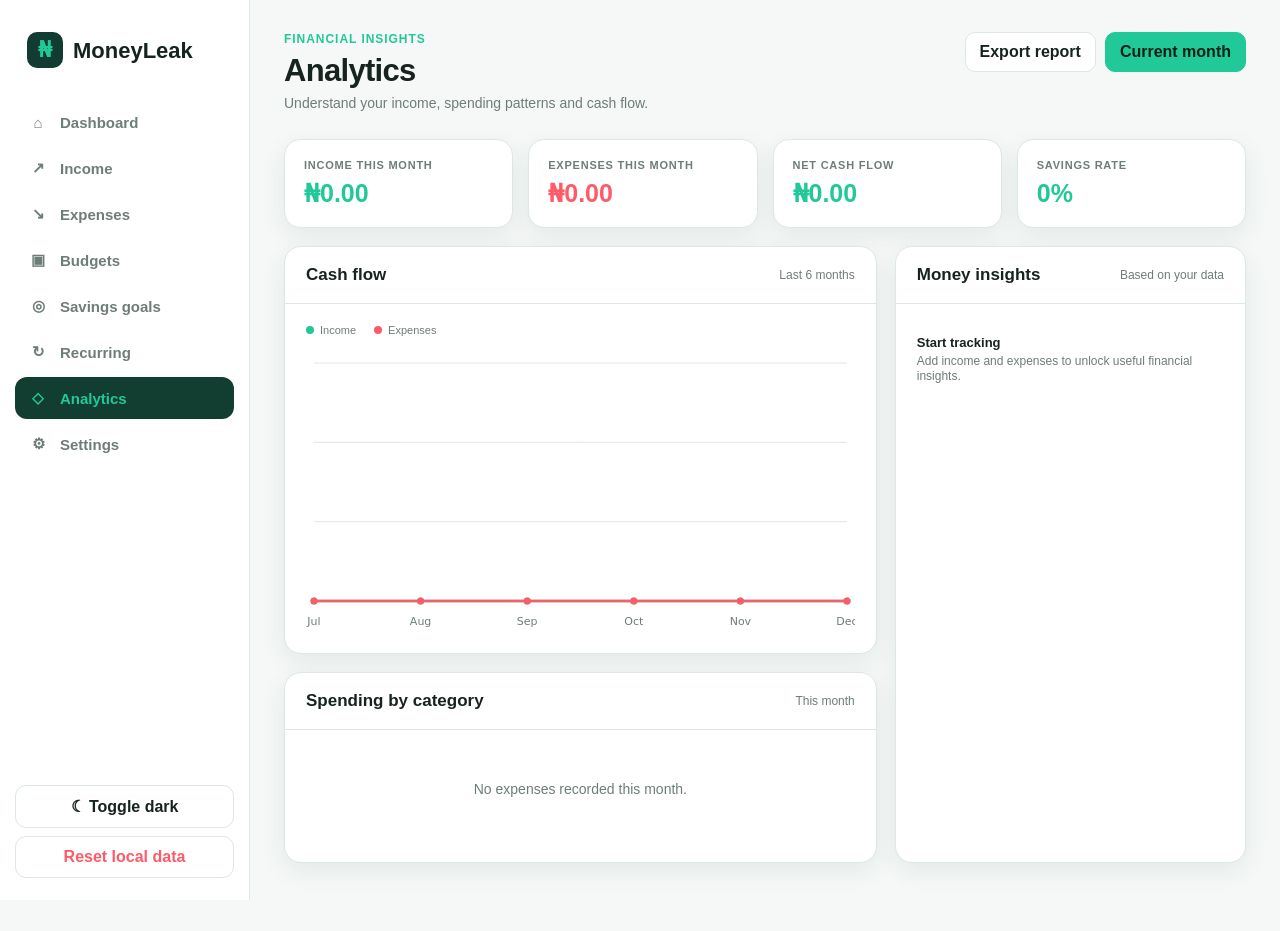
==== commit 4df55b44: "Update analytics.html" ====
--- a/analytics.html
+++ b/analytics.html
@@ -1,1620 +1,65 @@
 <!DOCTYPE html>
 <html lang="en">
 <head>
-    <meta charset="UTF-8">
-    <meta name="viewport" content="width=device-width, initial-scale=1.0">
-
-    <title>Analytics — MoneyLeak</title>
-
-    <meta
-        name="description"
-        content="Understand your income, spending, savings and financial health with MoneyLeak analytics."
-    >
-
-    <link rel="stylesheet" href="./style.css">
-
-    <style>
-
-        /* =====================================================
-           MONEYLEAK ANALYTICS — PREMIUM
-        ===================================================== */
-
-        .analytics-hero {
-            display:flex;
-            align-items:flex-end;
-            justify-content:space-between;
-            gap:30px;
-            margin-bottom:28px;
-        }
-
-        .analytics-hero-copy {
-            max-width:760px;
-        }
-
-        .analytics-eyebrow {
-            color:var(--primary);
-            font-size:11px;
-            font-weight:850;
-            letter-spacing:.14em;
-            text-transform:uppercase;
-            margin-bottom:10px;
-        }
-
-        .analytics-hero h1 {
-            margin:0;
-            font-size:clamp(32px,4vw,48px);
-            line-height:1.05;
-            letter-spacing:-.045em;
-        }
-
-        .analytics-hero p {
-            margin:14px 0 0;
-            color:var(--muted);
-            font-size:15px;
-            line-height:1.7;
-            max-width:690px;
-        }
-
-        /* =====================================================
-           SUMMARY
-        ===================================================== */
-
-        .analytics-summary {
-            display:grid;
-            grid-template-columns:repeat(4,minmax(0,1fr));
-            gap:16px;
-            margin-bottom:20px;
-        }
-
-        .analytics-stat {
-            padding:22px;
-            border:1px solid var(--border);
-            border-radius:22px;
-            background:var(--card);
-            box-shadow:var(--shadow-sm);
-        }
-
-        .analytics-stat-icon {
-            width:42px;
-            height:42px;
-            display:grid;
-            place-items:center;
-            margin-bottom:17px;
-            border-radius:13px;
-            background:var(--primary-soft);
-            color:var(--primary);
-            font-size:18px;
-            font-weight:850;
-        }
-
-        .analytics-stat-label {
-            color:var(--muted);
-            font-size:11px;
-            font-weight:800;
-            letter-spacing:.06em;
-            text-transform:uppercase;
-        }
-
-        .analytics-stat-value {
-            margin-top:7px;
-            font-size:26px;
-            font-weight:900;
-            letter-spacing:-.035em;
-        }
-
-        .analytics-stat-meta {
-            margin-top:7px;
-            color:var(--muted);
-            font-size:12px;
-        }
-
-        /* =====================================================
-           MAIN GRID
-        ===================================================== */
-
-        .analytics-main-grid {
-            display:grid;
-            grid-template-columns:minmax(0,1.25fr) minmax(300px,.75fr);
-            gap:20px;
-            margin-bottom:20px;
-        }
-
-        .analytics-panel {
-            padding:26px;
-            border:1px solid var(--border);
-            border-radius:26px;
-            background:var(--card);
-            box-shadow:var(--shadow-sm);
-        }
-
-        .analytics-panel-header {
-            display:flex;
-            align-items:flex-start;
-            justify-content:space-between;
-            gap:20px;
-            margin-bottom:22px;
-        }
-
-        .analytics-panel-title {
-            font-size:18px;
-            font-weight:850;
-            letter-spacing:-.025em;
-        }
-
-        .analytics-panel-subtitle {
-            margin-top:5px;
-            color:var(--muted);
-            font-size:13px;
-            line-height:1.5;
-        }
-
-        /* =====================================================
-           TREND CHART
-        ===================================================== */
-
-        .trend-chart {
-            min-height:285px;
-            display:flex;
-            align-items:flex-end;
-            gap:14px;
-            padding:25px 10px 10px;
-            border:1px solid var(--border);
-            border-radius:20px;
-            background:var(--surface);
-        }
-
-        .trend-column {
-            flex:1;
-            height:220px;
-            display:flex;
-            align-items:flex-end;
-            justify-content:center;
-            gap:5px;
-            position:relative;
-        }
-
-        .trend-bar {
-            width:18px;
-            min-height:5px;
-            border-radius:8px 8px 3px 3px;
-            background:var(--primary);
-            transition:height .7s ease;
-        }
-
-        .trend-bar.expense {
-            opacity:.35;
-        }
-
-        .trend-label {
-            position:absolute;
-            bottom:-28px;
-            color:var(--muted);
-            font-size:10px;
-            white-space:nowrap;
-        }
-
-        .chart-legend {
-            display:flex;
-            flex-wrap:wrap;
-            gap:18px;
-            margin-top:18px;
-        }
-
-        .legend-item {
-            display:flex;
-            align-items:center;
-            gap:7px;
-            color:var(--muted);
-            font-size:11px;
-            font-weight:700;
-        }
-
-        .legend-dot {
-            width:9px;
-            height:9px;
-            border-radius:50%;
-            background:var(--primary);
-        }
-
-        .legend-dot.expense {
-            opacity:.35;
-        }
-
-        /* =====================================================
-           HEALTH
-        ===================================================== */
-
-        .analytics-score {
-            display:flex;
-            align-items:center;
-            gap:20px;
-            padding:20px;
-            border-radius:20px;
-            background:var(--primary-soft);
-            margin-bottom:18px;
-        }
-
-        .score-ring {
-            width:92px;
-            height:92px;
-            flex:0 0 92px;
-            display:grid;
-            place-items:center;
-            border-radius:50%;
-            background:
-                conic-gradient(
-                    var(--primary) 0deg,
-                    var(--primary) 0deg,
-                    var(--border) 0deg,
-                    var(--border) 360deg
-                );
-            position:relative;
-        }
-
-        .score-ring::after {
-            content:"";
-            position:absolute;
-            inset:7px;
-            border-radius:50%;
-            background:var(--card);
-        }
-
-        .score-ring strong {
-            position:relative;
-            z-index:1;
-            font-size:24px;
-            font-weight:900;
-        }
-
-        .score-copy strong {
-            display:block;
-            font-size:15px;
-        }
-
-        .score-copy span {
-            display:block;
-            margin-top:5px;
-            color:var(--muted);
-            font-size:12px;
-            line-height:1.5;
-        }
-
-        .health-bars {
-            display:grid;
-            gap:14px;
-        }
-
-        .health-bar-row {
-            display:grid;
-            gap:7px;
-        }
-
-        .health-bar-top {
-            display:flex;
-            justify-content:space-between;
-            gap:15px;
-            font-size:11px;
-            font-weight:750;
-        }
-
-        .health-bar-top span:last-child {
-            color:var(--muted);
-        }
-
-        .health-track {
-            height:8px;
-            overflow:hidden;
-            border-radius:99px;
-            background:var(--border);
-        }
-
-        .health-fill {
-            height:100%;
-            width:0;
-            border-radius:inherit;
-            background:var(--primary);
-            transition:width .8s ease;
-        }
-
-        /* =====================================================
-           INSIGHT
-        ===================================================== */
-
-        .analytics-insight {
-            display:flex;
-            gap:14px;
-            padding:19px;
-            margin-top:18px;
-            border-radius:19px;
-            background:var(--primary-soft);
-        }
-
-        .analytics-insight-icon {
-            width:40px;
-            height:40px;
-            flex:0 0 40px;
-            display:grid;
-            place-items:center;
-            border-radius:12px;
-            background:var(--primary);
-            color:#fff;
-            font-weight:850;
-        }
-
-        .analytics-insight strong {
-            display:block;
-            margin-bottom:5px;
-            font-size:13px;
-        }
-
-        .analytics-insight p {
-            margin:0;
-            color:var(--muted);
-            font-size:12px;
-            line-height:1.65;
-        }
-
-        /* =====================================================
-           BREAKDOWN
-        ===================================================== */
-
-        .analytics-breakdown-grid {
-            display:grid;
-            grid-template-columns:repeat(2,minmax(0,1fr));
-            gap:20px;
-            margin-bottom:20px;
-        }
-
-        .breakdown-list {
-            display:grid;
-            gap:12px;
-        }
-
-        .breakdown-item {
-            display:grid;
-            gap:7px;
-        }
-
-        .breakdown-top {
-            display:flex;
-            justify-content:space-between;
-            gap:15px;
-            font-size:12px;
-        }
-
-        .breakdown-top span:last-child {
-            color:var(--muted);
-            font-weight:700;
-        }
-
-        .breakdown-track {
-            height:8px;
-            border-radius:99px;
-            overflow:hidden;
-            background:var(--border);
-        }
-
-        .breakdown-fill {
-            height:100%;
-            border-radius:inherit;
-            background:var(--primary);
-        }
-
-        /* =====================================================
-           INSIGHT METRICS
-        ===================================================== */
-
-        .analytics-detail-grid {
-            display:grid;
-            grid-template-columns:repeat(3,minmax(0,1fr));
-            gap:16px;
-            margin-bottom:20px;
-        }
-
-        .analytics-detail {
-            padding:21px;
-            border:1px solid var(--border);
-            border-radius:20px;
-            background:var(--card);
-        }
-
-        .analytics-detail-label {
-            color:var(--muted);
-            font-size:11px;
-            font-weight:800;
-            text-transform:uppercase;
-            letter-spacing:.06em;
-        }
-
-        .analytics-detail-value {
-            margin-top:9px;
-            font-size:21px;
-            font-weight:850;
-            letter-spacing:-.03em;
-        }
-
-        .analytics-detail-meta {
-            margin-top:6px;
-            color:var(--muted);
-            font-size:11px;
-            line-height:1.5;
-        }
-
-        /* =====================================================
-           RESPONSIVE
-        ===================================================== */
-
-        @media(max-width:1000px) {
-
-            .analytics-summary {
-                grid-template-columns:repeat(2,minmax(0,1fr));
-            }
-
-            .analytics-main-grid {
-                grid-template-columns:1fr;
-            }
-
-            .analytics-detail-grid {
-                grid-template-columns:1fr;
-            }
-
-        }
-
-        @media(max-width:700px) {
-
-            .analytics-hero {
-                display:block;
-            }
-
-            .analytics-summary {
-                grid-template-columns:1fr;
-            }
-
-            .analytics-panel {
-                padding:20px;
-                border-radius:21px;
-            }
-
-            .analytics-breakdown-grid {
-                grid-template-columns:1fr;
-            }
-
-            .trend-chart {
-                gap:7px;
-                padding-left:5px;
-                padding-right:5px;
-            }
-
-            .trend-bar {
-                width:11px;
-            }
-
-        }
-
-    </style>
+<meta charset="UTF-8"><meta name="viewport" content="width=device-width,initial-scale=1">
+<title>MoneyLeak — Analytics</title>
+<style>
+:root{--bg:#071b16;--sidebar:#0a211c;--card:#0d2721;--card2:#102d26;--border:#183e33;--text:#eef8f4;--muted:#91aaa2;--green:#20c997;--red:#ff5a67;--yellow:#f2c94c;--input:#0b211c;--shadow:0 12px 30px rgba(0,0,0,.18)}
+*{box-sizing:border-box}html,body{margin:0;min-height:100%;font-family:Inter,-apple-system,BlinkMacSystemFont,"Segoe UI",Roboto,Arial,sans-serif;background:var(--bg);color:var(--text)}body.light{--bg:#f5f8f7;--sidebar:#fff;--card:#fff;--card2:#f2f6f4;--border:#dce8e3;--text:#16231f;--muted:#6e7d77;--input:#f7faf9;--shadow:0 8px 24px rgba(20,50,40,.08)}
+button,select{font:inherit}button{cursor:pointer}a{text-decoration:none;color:inherit}.layout{display:flex;min-height:100vh}.sidebar{position:fixed;left:0;top:0;bottom:0;width:250px;background:var(--sidebar);border-right:1px solid var(--border);padding:27px 15px;z-index:5}.brand{font-size:22px;font-weight:800;padding:5px 12px 30px}.brand-mark{display:inline-grid;place-items:center;width:36px;height:36px;border-radius:10px;background:#123b31;color:var(--green);margin-right:10px}.brand-name{vertical-align:middle}.nav a{display:flex;align-items:center;gap:13px;padding:12px 14px;margin:4px 0;border-radius:12px;color:var(--muted);font-size:15px;font-weight:650}.nav a:hover{background:var(--card2);color:var(--text)}.nav a.active{background:#123d31;color:var(--green)}.nav-icon{width:18px;text-align:center}.bottom{position:absolute;left:15px;right:15px;bottom:22px}.theme,.reset{width:100%;background:transparent;color:var(--text);border:1px solid var(--border);padding:11px;border-radius:11px;font-weight:700}.reset{margin-top:8px;color:var(--red)}
+.main{margin-left:250px;width:calc(100% - 250px);padding:32px 34px 50px;max-width:1500px}.header{display:flex;justify-content:space-between;align-items:flex-start;gap:25px;margin-bottom:28px}.eyebrow{font-size:12px;text-transform:uppercase;letter-spacing:.08em;color:var(--green);font-weight:800;margin-bottom:7px}.header h1{font-size:31px;margin:0 0 6px;letter-spacing:-.7px}.header p{margin:0;color:var(--muted);font-size:14px}.actions{display:flex;gap:9px;flex-wrap:wrap}.btn{border:1px solid var(--border);background:var(--card);color:var(--text);padding:10px 14px;border-radius:10px;font-weight:750}.btn.primary{background:var(--green);border-color:var(--green);color:#062018}
+.stats{display:grid;grid-template-columns:repeat(4,1fr);gap:15px;margin-bottom:18px}.stat{background:var(--card);border:1px solid var(--border);border-radius:16px;padding:19px;box-shadow:var(--shadow)}.label{color:var(--muted);font-size:11px;text-transform:uppercase;letter-spacing:.07em;font-weight:800}.value{font-size:25px;font-weight:850;margin-top:8px}.green{color:var(--green)}.red{color:var(--red)}
+.grid{display:grid;grid-template-columns:1.35fr .8fr;gap:18px}.panel{background:var(--card);border:1px solid var(--border);border-radius:17px;box-shadow:var(--shadow);overflow:hidden;margin-bottom:18px}.panel-head{padding:18px 21px;border-bottom:1px solid var(--border);display:flex;justify-content:space-between;align-items:center;gap:15px}.panel-head h2{margin:0;font-size:17px}.panel-head span{color:var(--muted);font-size:12px}.chart{padding:20px 21px}.legend{display:flex;gap:18px;color:var(--muted);font-size:11px;margin-bottom:12px}.dot{display:inline-block;width:8px;height:8px;border-radius:50%;margin-right:6px;background:var(--green)}.dot.red{background:var(--red)}.canvas-wrap{height:285px;position:relative}.canvas-wrap canvas{width:100%;height:100%}.categories{padding:6px 21px 20px}.cat-row{padding:13px 0;border-bottom:1px solid var(--border)}.cat-row:last-child{border-bottom:0}.cat-top{display:flex;justify-content:space-between;font-size:13px;font-weight:750}.cat-top small{color:var(--muted);font-weight:600}.bar{height:7px;background:var(--card2);border-radius:99px;overflow:hidden;margin-top:8px}.fill{height:100%;background:var(--green);border-radius:99px}.empty{text-align:center;padding:45px 20px;color:var(--muted);font-size:14px}.insights{padding:18px 21px}.insight{padding:13px 0;border-bottom:1px solid var(--border);font-size:13px}.insight:last-child{border-bottom:0}.insight strong{display:block;margin-bottom:3px}.insight span{color:var(--muted);font-size:12px}
+@media(max-width:1050px){.stats{grid-template-columns:repeat(2,1fr)}.grid{grid-template-columns:1fr}}@media(max-width:850px){.sidebar{position:static;width:100%;height:auto;border-right:0;border-bottom:1px solid var(--border);padding:15px}.layout{display:block}.main{margin-left:0;width:100%;padding:21px}.brand{padding:4px 8px 15px}.nav{display:flex;overflow-x:auto}.nav a{white-space:nowrap}.bottom{position:static;margin-top:12px;display:flex;gap:8px}.bottom button{margin:0}.stats{grid-template-columns:1fr}.header{flex-direction:column}}
+</style>
 </head>
-
-
 <body>
-
-<div class="app-shell">
-
-    <!-- =====================================================
-         SIDEBAR
-    ====================================================== -->
-
-    <aside class="sidebar" id="sidebar">
-
-        <div class="brand">
-
-            <a href="./index.html" class="brand-link">
-
-                <div
-                    class="brand-mark"
-                    data-brand-logo
-                >
-                    M
-                </div>
-
-                <div class="brand-copy">
-
-                    <strong>MoneyLeak</strong>
-
-                    <span>Personal Finance OS</span>
-
-                </div>
-
-            </a>
-
-        </div>
-
-
-        <nav class="sidebar-nav">
-
-            <div class="nav-section">
-
-                <div class="nav-section-label">
-                    Overview
-                </div>
-
-                <a href="./index.html" class="nav-link">
-                    <span class="nav-icon">⌂</span>
-                    <span>Dashboard</span>
-                </a>
-
-                <a
-                    href="./analytics.html"
-                    class="nav-link active"
-                >
-                    <span class="nav-icon">◈</span>
-                    <span>Analytics</span>
-                </a>
-
-            </div>
-
-
-            <div class="nav-section">
-
-                <div class="nav-section-label">
-                    Money
-                </div>
-
-                <a href="./income.html" class="nav-link">
-                    <span class="nav-icon">↗</span>
-                    <span>Income</span>
-                </a>
-
-                <a href="./expenses.html" class="nav-link">
-                    <span class="nav-icon">↘</span>
-                    <span>Expenses</span>
-                </a>
-
-                <a href="./budgets.html" class="nav-link">
-                    <span class="nav-icon">▣</span>
-                    <span>Budgets</span>
-                </a>
-
-            </div>
-
-
-            <div class="nav-section">
-
-                <div class="nav-section-label">
-                    Planning
-                </div>
-
-                <a href="./savings.html" class="nav-link">
-                    <span class="nav-icon">◎</span>
-                    <span>Savings Goals</span>
-                </a>
-
-                <a href="./recurring.html" class="nav-link">
-                    <span class="nav-icon">↻</span>
-                    <span>Recurring</span>
-                </a>
-
-            </div>
-
-
-            <div class="nav-section">
-
-                <div class="nav-section-label">
-                    System
-                </div>
-
-                <a href="./settings.html" class="nav-link">
-                    <span class="nav-icon">⚙</span>
-                    <span>Settings</span>
-                </a>
-
-            </div>
-
-        </nav>
-
-
-        <div class="sidebar-account">
-
-            <div class="sidebar-account-avatar">
-                M
-            </div>
-
-            <div>
-
-                <strong>My Money</strong>
-
-                <span>Personal account</span>
-
-            </div>
-
-        </div>
-
-    </aside>
-
-
-    <!-- =====================================================
-         MAIN
-    ====================================================== -->
-
-    <main class="main-content">
-
-        <header class="topbar">
-
-            <div class="topbar-left">
-
-                <button
-                    type="button"
-                    class="mobile-menu-button"
-                    id="mobileMenuButton"
-                    aria-label="Open menu"
-                >
-                    ☰
-                </button>
-
-                <div class="page-location">
-                    Analytics
-                </div>
-
-            </div>
-
-
-            <div class="topbar-actions">
-
-                <button
-                    type="button"
-                    class="topbar-search"
-                    id="openSearch"
-                >
-                    <span>⌕</span>
-                    Search MoneyLeak
-                    <kbd>⌘K</kbd>
-                </button>
-
-
-                <button
-                    type="button"
-                    class="notification-button"
-                    id="notificationButton"
-                    aria-label="Notifications"
-                >
-                    ♧
-
-                    <span
-                        class="notification-badge"
-                        id="notificationBadge"
-                    >
-                        0
-                    </span>
-
-                </button>
-
-
-                <button
-                    type="button"
-                    class="theme-button"
-                    id="themeToggle"
-                    aria-label="Toggle theme"
-                >
-                    ◐
-                </button>
-
-            </div>
-
-        </header>
-
-
-        <!-- =================================================
-             CONTENT
-        ================================================== -->
-
-        <section class="page-content">
-
-
-            <!-- HERO -->
-
-            <section class="analytics-hero">
-
-                <div class="analytics-hero-copy">
-
-                    <div class="analytics-eyebrow">
-                        MONEY INTELLIGENCE
-                    </div>
-
-                    <h1>
-                        Understand your money.
-                    </h1>
-
-                    <p>
-                        See the patterns behind your income,
-                        spending, savings and financial health —
-                        not just the numbers.
-                    </p>
-
-                </div>
-
-            </section>
-
-
-            <!-- =================================================
-                 SUMMARY
-            ================================================== -->
-
-            <section class="analytics-summary">
-
-                <article class="analytics-stat">
-
-                    <div class="analytics-stat-icon">
-                        ↗
-                    </div>
-
-                    <div class="analytics-stat-label">
-                        Income
-                    </div>
-
-                    <div
-                        class="analytics-stat-value"
-                        id="analyticsIncome"
-                    >
-                        ₦0
-                    </div>
-
-                    <div class="analytics-stat-meta">
-                        Current period
-                    </div>
-
-                </article>
-
-
-                <article class="analytics-stat">
-
-                    <div class="analytics-stat-icon">
-                        ↘
-                    </div>
-
-                    <div class="analytics-stat-label">
-                        Expenses
-                    </div>
-
-                    <div
-                        class="analytics-stat-value"
-                        id="analyticsExpenses"
-                    >
-                        ₦0
-                    </div>
-
-                    <div class="analytics-stat-meta">
-                        Current period
-                    </div>
-
-                </article>
-
-
-                <article class="analytics-stat">
-
-                    <div class="analytics-stat-icon">
-                        ◇
-                    </div>
-
-                    <div class="analytics-stat-label">
-                        Cash flow
-                    </div>
-
-                    <div
-                        class="analytics-stat-value"
-                        id="analyticsCashFlow"
-                    >
-                        ₦0
-                    </div>
-
-                    <div class="analytics-stat-meta">
-                        Income minus expenses
-                    </div>
-
-                </article>
-
-
-                <article class="analytics-stat">
-
-                    <div class="analytics-stat-icon">
-                        %
-                    </div>
-
-                    <div class="analytics-stat-label">
-                        Savings rate
-                    </div>
-
-                    <div
-                        class="analytics-stat-value"
-                        id="analyticsSavingsRate"
-                    >
-                        0%
-                    </div>
-
-                    <div class="analytics-stat-meta">
-                        Percentage retained
-                    </div>
-
-                </article>
-
-            </section>
-
-
-            <!-- =================================================
-                 TREND + HEALTH
-            ================================================== -->
-
-            <section class="analytics-main-grid">
-
-
-                <!-- TREND -->
-
-                <article class="analytics-panel">
-
-                    <div class="analytics-panel-header">
-
-                        <div>
-
-                            <div class="analytics-panel-title">
-                                Income vs expenses
-                            </div>
-
-                            <div class="analytics-panel-subtitle">
-                                Your financial movement over time.
-                            </div>
-
-                        </div>
-
-                        <span class="badge">
-                            Trend
-                        </span>
-
-                    </div>
-
-
-                    <div
-                        id="analyticsTrend"
-                        class="trend-chart"
-                    >
-
-                        <div class="trend-column">
-
-                            <div
-                                class="trend-bar"
-                                style="height:45%;"
-                            ></div>
-
-                            <div
-                                class="trend-bar expense"
-                                style="height:25%;"
-                            ></div>
-
-                            <span class="trend-label">
-                                Start
-                            </span>
-
-                        </div>
-
-
-                        <div class="trend-column">
-
-                            <div
-                                class="trend-bar"
-                                style="height:65%;"
-                            ></div>
-
-                            <div
-                                class="trend-bar expense"
-                                style="height:38%;"
-                            ></div>
-
-                            <span class="trend-label">
-                                Mid
-                            </span>
-
-                        </div>
-
-
-                        <div class="trend-column">
-
-                            <div
-                                class="trend-bar"
-                                style="height:80%;"
-                            ></div>
-
-                            <div
-                                class="trend-bar expense"
-                                style="height:50%;"
-                            ></div>
-
-                            <span class="trend-label">
-                                Now
-                            </span>
-
-                        </div>
-
-                    </div>
-
-
-                    <div class="chart-legend">
-
-                        <div class="legend-item">
-
-                            <span class="legend-dot"></span>
-
-                            Income
-
-                        </div>
-
-                        <div class="legend-item">
-
-                            <span class="legend-dot expense"></span>
-
-                            Expenses
-
-                        </div>
-
-                    </div>
-
-                </article>
-
-
-                <!-- HEALTH -->
-
-                <article class="analytics-panel">
-
-                    <div class="analytics-panel-header">
-
-                        <div>
-
-                            <div class="analytics-panel-title">
-                                Financial health
-                            </div>
-
-                            <div class="analytics-panel-subtitle">
-                                A simple view of how your money is doing.
-                            </div>
-
-                        </div>
-
-                    </div>
-
-
-                    <div class="analytics-score">
-
-                        <div
-                            class="score-ring"
-                            id="analyticsScoreRing"
-                        >
-
-                            <strong id="analyticsHealthScore">
-                                0
-                            </strong>
-
-                        </div>
-
-
-                        <div class="score-copy">
-
-                            <strong id="analyticsHealthStatus">
-                                Building
-                            </strong>
-
-                            <span id="analyticsHealthMessage">
-                                Add financial activity to generate
-                                a meaningful health score.
-                            </span>
-
-                        </div>
-
-                    </div>
-
-
-                    <div class="health-bars">
-
-
-                        <div class="health-bar-row">
-
-                            <div class="health-bar-top">
-
-                                <span>
-                                    Income
-                                </span>
-
-                                <span>
-                                    Strength
-                                </span>
-
-                            </div>
-
-                            <div class="health-track">
-
-                                <div
-                                    id="analyticsHealthIncomeBar"
-                                    class="health-fill"
-                                ></div>
-
-                            </div>
-
-                        </div>
-
-
-                        <div class="health-bar-row">
-
-                            <div class="health-bar-top">
-
-                                <span>
-                                    Budget
-                                </span>
-
-                                <span>
-                                    Control
-                                </span>
-
-                            </div>
-
-                            <div class="health-track">
-
-                                <div
-                                    id="analyticsHealthBudgetBar"
-                                    class="health-fill"
-                                ></div>
-
-                            </div>
-
-                        </div>
-
-
-                        <div class="health-bar-row">
-
-                            <div class="health-bar-top">
-
-                                <span>
-                                    Savings
-                                </span>
-
-                                <span>
-                                    Progress
-                                </span>
-
-                            </div>
-
-                            <div class="health-track">
-
-                                <div
-                                    id="analyticsHealthSavingsBar"
-                                    class="health-fill"
-                                ></div>
-
-                            </div>
-
-                        </div>
-
-
-                        <div class="health-bar-row">
-
-                            <div class="health-bar-top">
-
-                                <span>
-                                    Recurring
-                                </span>
-
-                                <span>
-                                    Stability
-                                </span>
-
-                            </div>
-
-                            <div class="health-track">
-
-                                <div
-                                    id="analyticsHealthRecurringBar"
-                                    class="health-fill"
-                                ></div>
-
-                            </div>
-
-                        </div>
-
-                    </div>
-
-                </article>
-
-            </section>
-
-
-            <!-- =================================================
-                 MONEY INTELLIGENCE
-            ================================================== -->
-
-            <section class="analytics-panel"
-                     style="margin-bottom:20px;">
-
-                <div class="analytics-panel-header">
-
-                    <div>
-
-                        <div class="analytics-panel-title">
-                            MoneyLeak intelligence
-                        </div>
-
-                        <div class="analytics-panel-subtitle">
-                            The most useful signal from your current
-                            financial activity.
-                        </div>
-
-                    </div>
-
-                </div>
-
-
-                <div class="analytics-insight">
-
-                    <div class="analytics-insight-icon">
-                        ✦
-                    </div>
-
-                    <div>
-
-                        <strong>
-                            Financial insight
-                        </strong>
-
-                        <p id="analyticsInsight">
-                            MoneyLeak will generate an insight once
-                            enough financial activity is available.
-                        </p>
-
-                    </div>
-
-                </div>
-
-            </section>
-
-
-            <!-- =================================================
-                 DETAIL METRICS
-            ================================================== -->
-
-            <section class="analytics-detail-grid">
-
-
-                <article class="analytics-detail">
-
-                    <div class="analytics-detail-label">
-                        Largest expense
-                    </div>
-
-                    <div
-                        class="analytics-detail-value"
-                        id="largestExpense"
-                    >
-                        ₦0
-                    </div>
-
-                    <div
-                        class="analytics-detail-meta"
-                        id="largestExpenseName"
-                    >
-                        No expense recorded
-                    </div>
-
-                </article>
-
-
-                <article class="analytics-detail">
-
-                    <div class="analytics-detail-label">
-                        Average expense
-                    </div>
-
-                    <div
-                        class="analytics-detail-value"
-                        id="averageExpense"
-                    >
-                        ₦0
-                    </div>
-
-                    <div class="analytics-detail-meta">
-                        Average transaction size
-                    </div>
-
-                </article>
-
-
-                <article class="analytics-detail">
-
-                    <div class="analytics-detail-label">
-                        Transactions
-                    </div>
-
-                    <div
-                        class="analytics-detail-value"
-                        id="analyticsExpenseCount"
-                    >
-                        0
-                    </div>
-
-                    <div class="analytics-detail-meta">
-                        Expense transactions
-                    </div>
-
-                </article>
-
-            </section>
-
-
-            <!-- =================================================
-                 SOURCES + CATEGORIES
-            ================================================== -->
-
-            <section class="analytics-breakdown-grid">
-
-
-                <article class="analytics-panel">
-
-                    <div class="analytics-panel-header">
-
-                        <div>
-
-                            <div class="analytics-panel-title">
-                                Income sources
-                            </div>
-
-                            <div class="analytics-panel-subtitle">
-                                Where your money comes from.
-                            </div>
-
-                        </div>
-
-                    </div>
-
-
-                    <div
-                        id="analyticsIncomeSources"
-                        class="breakdown-list"
-                    >
-
-                        <div class="empty-state">
-
-                            <strong>
-                                No income data yet
-                            </strong>
-
-                            <span>
-                                Add income to see your sources.
-                            </span>
-
-                        </div>
-
-                    </div>
-
-                </article>
-
-
-                <article class="analytics-panel">
-
-                    <div class="analytics-panel-header">
-
-                        <div>
-
-                            <div class="analytics-panel-title">
-                                Spending categories
-                            </div>
-
-                            <div class="analytics-panel-subtitle">
-                                Where your money is going.
-                            </div>
-
-                        </div>
-
-                    </div>
-
-
-                    <div
-                        id="analyticsCategories"
-                        class="breakdown-list"
-                    >
-
-                        <div class="empty-state">
-
-                            <strong>
-                                No spending data yet
-                            </strong>
-
-                            <span>
-                                Add expenses to see your categories.
-                            </span>
-
-                        </div>
-
-                    </div>
-
-                </article>
-
-            </section>
-
-
-            <!-- =================================================
-                 ALERTS
-            ================================================== -->
-
-            <section class="analytics-panel"
-                     style="margin-bottom:20px;">
-
-                <div class="analytics-panel-header">
-
-                    <div>
-
-                        <div class="analytics-panel-title">
-                            Financial alerts
-                        </div>
-
-                        <div class="analytics-panel-subtitle">
-                            Important signals MoneyLeak thinks you
-                            should pay attention to.
-                        </div>
-
-                    </div>
-
-                </div>
-
-
-                <div
-                    id="analyticsAlerts"
-                    class="alerts-list"
-                ></div>
-
-            </section>
-
-
-            <footer class="page-footer">
-
-                <strong>
-                    MoneyLeak
-                </strong>
-
-                <span>
-                    Turn financial data into better decisions.
-                </span>
-
-            </footer>
-
-        </section>
-
-    </main>
-
+<div class="layout"><aside class="sidebar">
+<div class="brand"><span class="brand-mark">₦</span><span class="brand-name">MoneyLeak</span></div>
+<nav class="nav">
+<a href="index.html"><span class="nav-icon">⌂</span>Dashboard</a><a href="income.html"><span class="nav-icon">↗</span>Income</a><a href="expenses.html"><span class="nav-icon">↘</span>Expenses</a><a href="budgets.html"><span class="nav-icon">▣</span>Budgets</a><a href="savings.html"><span class="nav-icon">◎</span>Savings goals</a><a href="recurring.html"><span class="nav-icon">↻</span>Recurring</a><a class="active" href="analytics.html"><span class="nav-icon">◇</span>Analytics</a><a href="settings.html"><span class="nav-icon">⚙</span>Settings</a>
+</nav><div class="bottom"><button class="theme" id="theme">☾ Toggle dark</button><button class="reset" id="reset">Reset local data</button></div>
+</aside>
+<main class="main">
+<header class="header"><div><div class="eyebrow">Financial insights</div><h1>Analytics</h1><p>Understand your income, spending patterns and cash flow.</p></div><div class="actions"><button class="btn" id="export">Export report</button><button class="btn primary" id="monthBtn">Current month</button></div></header>
+<section class="stats"><div class="stat"><div class="label">Income this month</div><div class="value green" id="income">₦0.00</div></div><div class="stat"><div class="label">Expenses this month</div><div class="value red" id="expense">₦0.00</div></div><div class="stat"><div class="label">Net cash flow</div><div class="value" id="net">₦0.00</div></div><div class="stat"><div class="label">Savings rate</div><div class="value green" id="rate">0%</div></div></section>
+<div class="grid">
+<div><section class="panel"><div class="panel-head"><h2>Cash flow</h2><span>Last 6 months</span></div><div class="chart"><div class="legend"><span><i class="dot"></i>Income</span><span><i class="dot red"></i>Expenses</span></div><div class="canvas-wrap"><canvas id="chart"></canvas></div></div></section>
+<section class="panel"><div class="panel-head"><h2>Spending by category</h2><span>This month</span></div><div class="categories" id="categories"></div></section></div>
+<section class="panel"><div class="panel-head"><h2>Money insights</h2><span>Based on your data</span></div><div class="insights" id="insights"></div></section>
 </div>
-
-
-
-<!-- =========================================================
-     SEARCH
-========================================================== -->
-
-<div
-    id="searchOverlay"
-    class="search-overlay"
-    aria-hidden="true"
->
-
-    <div class="search-modal">
-
-        <div class="search-modal-header">
-
-            <div>
-
-                <strong>
-                    Search MoneyLeak
-                </strong>
-
-                <span>
-                    Find pages, transactions and goals.
-                </span>
-
-            </div>
-
-            <button
-                type="button"
-                id="closeSearch"
-                class="search-close"
-            >
-                ×
-            </button>
-
-        </div>
-
-
-        <div class="search-input-wrap">
-
-            <span>⌕</span>
-
-            <input
-                id="globalSearch"
-                type="search"
-                placeholder="Search anything..."
-                autocomplete="off"
-            >
-
-        </div>
-
-
-        <div
-            id="searchResults"
-            class="search-results"
-        ></div>
-
-    </div>
-
-</div>
-
-
-
-<!-- =========================================================
-     NOTIFICATIONS
-========================================================== -->
-
-<div
-    id="notificationCenter"
-    class="notification-center"
-    aria-hidden="true"
->
-
-    <div class="notification-center-header">
-
-        <div>
-
-            <strong>
-                Notifications
-            </strong>
-
-            <span>
-                MoneyLeak intelligence
-            </span>
-
-        </div>
-
-        <button
-            type="button"
-            id="closeNotifications"
-        >
-            ×
-        </button>
-
-    </div>
-
-
-    <div class="notification-tabs">
-
-        <button
-            type="button"
-            class="notification-tab active"
-            data-notification-tab="all"
-        >
-            All
-        </button>
-
-        <button
-            type="button"
-            class="notification-tab"
-            data-notification-tab="unread"
-        >
-            Unread
-        </button>
-
-    </div>
-
-
-    <div
-        id="notificationList"
-        class="notification-list"
-    ></div>
-
-</div>
-
-
-
-<div
-    id="mobileBackdrop"
-    class="mobile-backdrop"
-></div>
-
-
-
-<script src="./app.js"></script>
-
-
+</main></div>
 <script>
-
-    /*
-       Premium analytics score-ring enhancement.
-       It reads the existing MoneyLeak score after the app loads.
-    */
-
-    document.addEventListener(
-        "DOMContentLoaded",
-        () => {
-
-            const ring =
-                document.getElementById(
-                    "analyticsScoreRing"
-                );
-
-            const score =
-                document.getElementById(
-                    "analyticsHealthScore"
-                );
-
-            if (!ring || !score) {
-                return;
-            }
-
-
-            const observer =
-                new MutationObserver(
-                    () => {
-
-                        const value =
-                            Math.max(
-                                0,
-                                Math.min(
-                                    100,
-                                    Number(
-                                        score.textContent
-                                    ) || 0
-                                )
-                            );
-
-                        ring.style.background =
-                            `conic-gradient(
-                                var(--primary)
-                                ${value * 3.6}deg,
-                                var(--border)
-                                ${value * 3.6}deg
-                            )`;
-
-                    }
-                );
-
-
-            observer.observe(
-                score,
-                {
-                    childList:true,
-                    subtree:true,
-                    characterData:true
-                }
-            );
-
-
-            setTimeout(
-                () => {
-
-                    const value =
-                        Math.max(
-                            0,
-                            Math.min(
-                                100,
-                                Number(
-                                    score.textContent
-                                ) || 0
-                            )
-                        );
-
-                    ring.style.background =
-                        `conic-gradient(
-                            var(--primary)
-                            ${value * 3.6}deg,
-                            var(--border)
-                            ${value * 3.6}deg
-                        )`;
-
-                },
-                800
-            );
-
-        }
-    );
-
+const KEY="moneyLeakTransactions",SET="moneyLeakSettings",cats=["Food","Transport","Bills","Shopping","Rent","Entertainment","Health","Education","Other"];
+function tx(){try{return JSON.parse(localStorage.getItem(KEY)||"[]")}catch{return[]}}
+function money(n){return"₦"+Number(n||0).toLocaleString("en-NG",{minimumFractionDigits:2,maximumFractionDigits:2})}
+function settings(){try{return JSON.parse(localStorage.getItem(SET)||"{}")}catch{return{}}}
+function theme(){const d=!!settings().dark;document.body.classList.toggle("light",!d);document.getElementById("theme").textContent=d?"☀ Toggle light":"☾ Toggle dark"}
+function monthKey(d){return new Date(d).toISOString().slice(0,7)}
+function sum(list,type,m){return list.filter(t=>String(t.type).toLowerCase()===type&&(!m||monthKey(t.date||t.createdAt)===m)).reduce((a,t)=>a+Number(t.amount||0),0)}
+function render(){
+ const now=new Date(),m=monthKey(now),all=tx(),inc=sum(all,"income",m),exp=sum(all,"expense",m),net=inc-exp;
+ document.getElementById("income").textContent=money(inc);document.getElementById("expense").textContent=money(exp);document.getElementById("net").textContent=money(net);document.getElementById("net").className="value "+(net>=0?"green":"red");document.getElementById("rate").textContent=inc?Math.round(Math.max(0,net)/inc*100)+"%":"0%";
+ const box=document.getElementById("categories"),by={};cats.forEach(c=>by[c]=0);all.filter(t=>String(t.type).toLowerCase()==="expense"&&monthKey(t.date||t.createdAt)===m).forEach(t=>{by[t.category||"Other"]=(by[t.category||"Other"]||0)+Number(t.amount||0)});
+ const vals=Object.entries(by).filter(x=>x[1]>0).sort((a,b)=>b[1]-a[1]),max=vals[0]?.[1]||1;box.innerHTML=vals.length?vals.map(([c,v])=>`<div class="cat-row"><div class="cat-top"><span>${c}</span><small>${money(v)}</small></div><div class="bar"><div class="fill" style="width:${v/max*100}%"></div></div></div>`).join(""):'<div class="empty">No expenses recorded this month.</div>';
+ insights(inc,exp,vals);draw(all);
+}
+function insights(inc,exp,vals){
+ const list=[];if(!inc&&!exp)list.push(["Start tracking","Add income and expenses to unlock useful financial insights."]);else{if(inc)list.push(["Savings rate",`${Math.round(Math.max(0,inc-exp)/inc*100)}% of this month's income remains after expenses.`]);if(exp&&vals.length)list.push(["Largest category",`${vals[0][0]} is your biggest spending category at ${money(vals[0][1])} this month.`]);if(exp>inc)list.push(["Spending alert","Your expenses are higher than your income this month."]);else if(inc>exp)list.push(["Positive cash flow","You are currently spending less than you earn this month."])}
+ document.getElementById("insights").innerHTML=list.map(x=>`<div class="insight"><strong>${x[0]}</strong><span>${x[1]}</span></div>`).join("")
+}
+function draw(all){
+ const canvas=document.getElementById("chart"),wrap=canvas.parentElement,dpr=devicePixelRatio||1,w=wrap.clientWidth,h=wrap.clientHeight;canvas.width=w*dpr;canvas.height=h*dpr;const c=canvas.getContext("2d");c.scale(dpr,dpr);const months=[];const now=new Date();for(let i=5;i>=0;i--){const d=new Date(now.getFullYear(),now.getMonth()-i,1);months.push({key:monthKey(d),label:d.toLocaleString("en",{month:"short"})})}
+ const income=months.map(m=>sum(all,"income",m.key)),expense=months.map(m=>sum(all,"expense",m.key)),max=Math.max(...income,...expense,1),pad={l:8,r:8,t:15,b:32},cw=w-pad.l-pad.r,ch=h-pad.t-pad.b;
+ c.strokeStyle=getComputedStyle(document.body).getPropertyValue("--border");c.lineWidth=1;for(let i=0;i<4;i++){const y=pad.t+ch*i/3;c.beginPath();c.moveTo(pad.l,y);c.lineTo(w-pad.r,y);c.stroke()}
+ function line(data,prop){c.strokeStyle=getComputedStyle(document.body).getPropertyValue(prop);c.lineWidth=2.5;c.beginPath();data.forEach((v,i)=>{const x=pad.l+(cw*i/(months.length-1)),y=pad.t+ch-(v/max*ch);i?c.lineTo(x,y):c.moveTo(x,y)});c.stroke();data.forEach((v,i)=>{const x=pad.l+(cw*i/(months.length-1)),y=pad.t+ch-(v/max*ch);c.beginPath();c.fillStyle=getComputedStyle(document.body).getPropertyValue(prop);c.arc(x,y,3.5,0,Math.PI*2);c.fill()})}
+ line(income,"--green");line(expense,"--red");c.fillStyle=getComputedStyle(document.body).getPropertyValue("--muted");c.font="11px system-ui";c.textAlign="center";months.forEach((m,i)=>c.fillText(m.label,pad.l+cw*i/(months.length-1),h-8))
+}
+document.getElementById("theme").onclick=()=>{const s=settings();s.dark=!s.dark;localStorage.setItem(SET,JSON.stringify(s));theme();render()};
+document.getElementById("reset").onclick=()=>{if(confirm("Reset all MoneyLeak local data? This cannot be undone.")){localStorage.clear();location.reload()}};
+document.getElementById("monthBtn").onclick=()=>{const t=tx(),m=new Date().toISOString().slice(0,7),i=sum(t,"income",m),e=sum(t,"expense",m);alert(`Current month\\n\\nIncome: ${money(i)}\\nExpenses: ${money(e)}\\nNet: ${money(i-e)}`)};
+document.getElementById("export").onclick=()=>{const report={generatedAt:new Date().toISOString(),transactions:tx(),monthlyBudget:localStorage.getItem("moneyLeakMonthlyBudget"),categoryBudgets:localStorage.getItem("moneyLeakCategoryBudgets"),savingsGoals:localStorage.getItem("moneyLeakSavingsGoals"),recurring:localStorage.getItem("moneyLeakRecurring")};const a=document.createElement("a");a.href=URL.createObjectURL(new Blob([JSON.stringify(report,null,2)],{type:"application/json"}));a.download="moneyleak-analytics-report.json";a.click();setTimeout(()=>URL.revokeObjectURL(a.href),500)};
+theme();render();addEventListener("resize",render);
 </script>
-
 </body>
 </html>
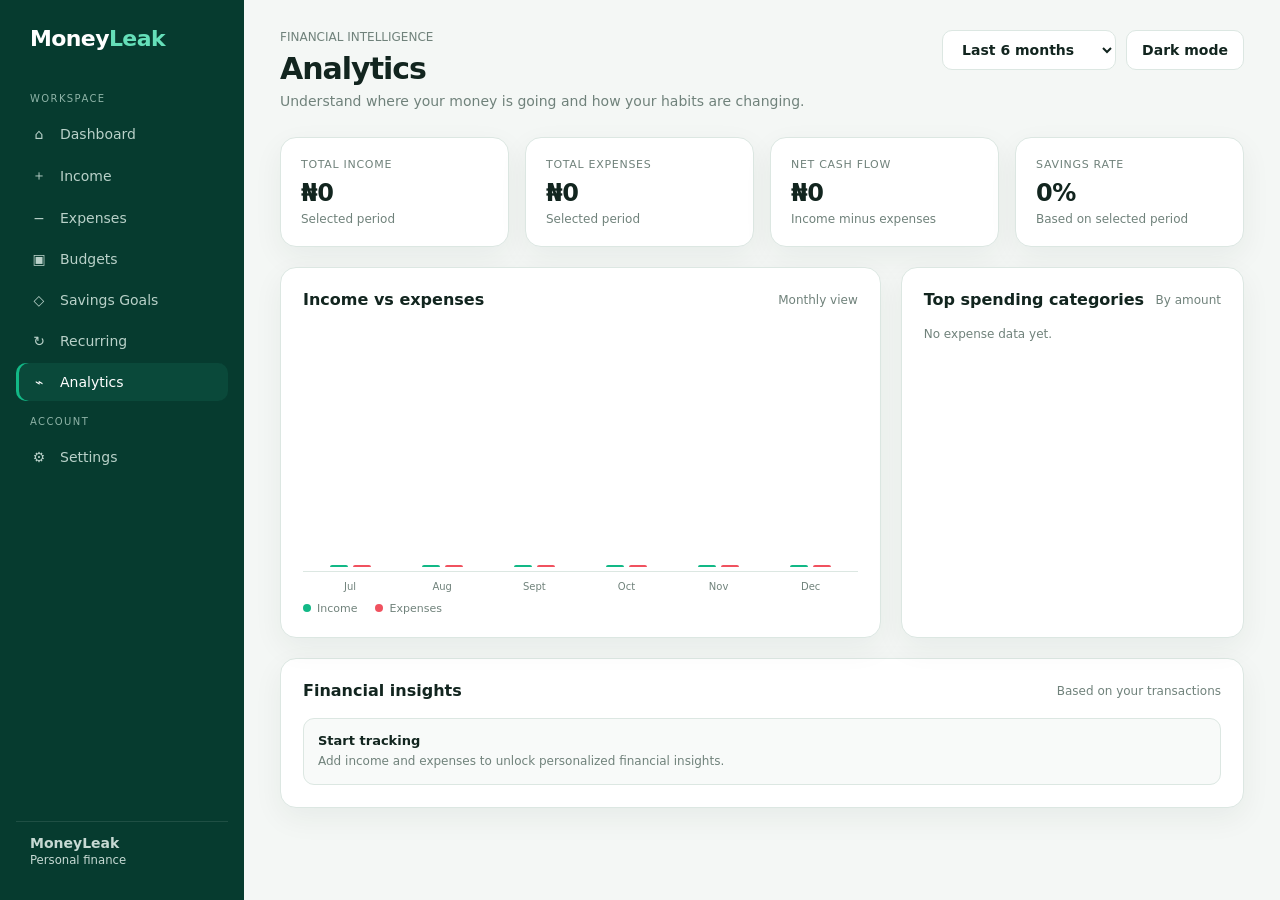
==== commit 7b8e7326: "Update analytics.html" ====
--- a/analytics.html
+++ b/analytics.html
@@ -1,65 +1,64 @@
 <!DOCTYPE html>
 <html lang="en">
 <head>
-<meta charset="UTF-8"><meta name="viewport" content="width=device-width,initial-scale=1">
+<meta charset="UTF-8">
+<meta name="viewport" content="width=device-width,initial-scale=1">
 <title>MoneyLeak — Analytics</title>
 <style>
-:root{--bg:#071b16;--sidebar:#0a211c;--card:#0d2721;--card2:#102d26;--border:#183e33;--text:#eef8f4;--muted:#91aaa2;--green:#20c997;--red:#ff5a67;--yellow:#f2c94c;--input:#0b211c;--shadow:0 12px 30px rgba(0,0,0,.18)}
-*{box-sizing:border-box}html,body{margin:0;min-height:100%;font-family:Inter,-apple-system,BlinkMacSystemFont,"Segoe UI",Roboto,Arial,sans-serif;background:var(--bg);color:var(--text)}body.light{--bg:#f5f8f7;--sidebar:#fff;--card:#fff;--card2:#f2f6f4;--border:#dce8e3;--text:#16231f;--muted:#6e7d77;--input:#f7faf9;--shadow:0 8px 24px rgba(20,50,40,.08)}
-button,select{font:inherit}button{cursor:pointer}a{text-decoration:none;color:inherit}.layout{display:flex;min-height:100vh}.sidebar{position:fixed;left:0;top:0;bottom:0;width:250px;background:var(--sidebar);border-right:1px solid var(--border);padding:27px 15px;z-index:5}.brand{font-size:22px;font-weight:800;padding:5px 12px 30px}.brand-mark{display:inline-grid;place-items:center;width:36px;height:36px;border-radius:10px;background:#123b31;color:var(--green);margin-right:10px}.brand-name{vertical-align:middle}.nav a{display:flex;align-items:center;gap:13px;padding:12px 14px;margin:4px 0;border-radius:12px;color:var(--muted);font-size:15px;font-weight:650}.nav a:hover{background:var(--card2);color:var(--text)}.nav a.active{background:#123d31;color:var(--green)}.nav-icon{width:18px;text-align:center}.bottom{position:absolute;left:15px;right:15px;bottom:22px}.theme,.reset{width:100%;background:transparent;color:var(--text);border:1px solid var(--border);padding:11px;border-radius:11px;font-weight:700}.reset{margin-top:8px;color:var(--red)}
-.main{margin-left:250px;width:calc(100% - 250px);padding:32px 34px 50px;max-width:1500px}.header{display:flex;justify-content:space-between;align-items:flex-start;gap:25px;margin-bottom:28px}.eyebrow{font-size:12px;text-transform:uppercase;letter-spacing:.08em;color:var(--green);font-weight:800;margin-bottom:7px}.header h1{font-size:31px;margin:0 0 6px;letter-spacing:-.7px}.header p{margin:0;color:var(--muted);font-size:14px}.actions{display:flex;gap:9px;flex-wrap:wrap}.btn{border:1px solid var(--border);background:var(--card);color:var(--text);padding:10px 14px;border-radius:10px;font-weight:750}.btn.primary{background:var(--green);border-color:var(--green);color:#062018}
-.stats{display:grid;grid-template-columns:repeat(4,1fr);gap:15px;margin-bottom:18px}.stat{background:var(--card);border:1px solid var(--border);border-radius:16px;padding:19px;box-shadow:var(--shadow)}.label{color:var(--muted);font-size:11px;text-transform:uppercase;letter-spacing:.07em;font-weight:800}.value{font-size:25px;font-weight:850;margin-top:8px}.green{color:var(--green)}.red{color:var(--red)}
-.grid{display:grid;grid-template-columns:1.35fr .8fr;gap:18px}.panel{background:var(--card);border:1px solid var(--border);border-radius:17px;box-shadow:var(--shadow);overflow:hidden;margin-bottom:18px}.panel-head{padding:18px 21px;border-bottom:1px solid var(--border);display:flex;justify-content:space-between;align-items:center;gap:15px}.panel-head h2{margin:0;font-size:17px}.panel-head span{color:var(--muted);font-size:12px}.chart{padding:20px 21px}.legend{display:flex;gap:18px;color:var(--muted);font-size:11px;margin-bottom:12px}.dot{display:inline-block;width:8px;height:8px;border-radius:50%;margin-right:6px;background:var(--green)}.dot.red{background:var(--red)}.canvas-wrap{height:285px;position:relative}.canvas-wrap canvas{width:100%;height:100%}.categories{padding:6px 21px 20px}.cat-row{padding:13px 0;border-bottom:1px solid var(--border)}.cat-row:last-child{border-bottom:0}.cat-top{display:flex;justify-content:space-between;font-size:13px;font-weight:750}.cat-top small{color:var(--muted);font-weight:600}.bar{height:7px;background:var(--card2);border-radius:99px;overflow:hidden;margin-top:8px}.fill{height:100%;background:var(--green);border-radius:99px}.empty{text-align:center;padding:45px 20px;color:var(--muted);font-size:14px}.insights{padding:18px 21px}.insight{padding:13px 0;border-bottom:1px solid var(--border);font-size:13px}.insight:last-child{border-bottom:0}.insight strong{display:block;margin-bottom:3px}.insight span{color:var(--muted);font-size:12px}
-@media(max-width:1050px){.stats{grid-template-columns:repeat(2,1fr)}.grid{grid-template-columns:1fr}}@media(max-width:850px){.sidebar{position:static;width:100%;height:auto;border-right:0;border-bottom:1px solid var(--border);padding:15px}.layout{display:block}.main{margin-left:0;width:100%;padding:21px}.brand{padding:4px 8px 15px}.nav{display:flex;overflow-x:auto}.nav a{white-space:nowrap}.bottom{position:static;margin-top:12px;display:flex;gap:8px}.bottom button{margin:0}.stats{grid-template-columns:1fr}.header{flex-direction:column}}
+:root{--bg:#f4f7f5;--surface:#fff;--surface2:#f8faf9;--sidebar:#063b2f;--sidebar2:#0a493a;--text:#12251f;--muted:#70827b;--line:#dce7e2;--green:#12b886;--greenDark:#087b5d;--red:#f0525f;--shadow:0 10px 30px rgba(12,45,35,.06);--radius:16px}
+body.dark{--bg:#061914;--surface:#0a241d;--surface2:#0d2b23;--sidebar:#041b15;--sidebar2:#073226;--text:#edf7f3;--muted:#91aaa2;--line:#183d32;--green:#20c997;--greenDark:#18b98a;--red:#ff5c68;--shadow:0 14px 35px rgba(0,0,0,.2)}
+*{box-sizing:border-box}body{margin:0;background:var(--bg);color:var(--text);font:14px Inter,ui-sans-serif,system-ui,-apple-system,BlinkMacSystemFont,"Segoe UI",sans-serif}
+button,select{font:inherit}button{cursor:pointer}.app{display:flex;min-height:100vh}.sidebar{width:244px;background:var(--sidebar);color:#fff;padding:26px 16px;position:fixed;inset:0 auto 0 0}.brand{font-size:22px;font-weight:800;letter-spacing:-.6px;padding:0 14px 30px}.brand span{color:#65dfb9}.nav-title{font-size:10px;letter-spacing:1.4px;text-transform:uppercase;color:#8eb3a7;padding:12px 14px 8px}.nav a{display:flex;align-items:center;gap:12px;color:#b9d1c9;text-decoration:none;padding:11px 14px;border-radius:10px;margin:3px 0}.nav a:hover,.nav a.active{background:var(--sidebar2);color:#fff}.nav a.active{box-shadow:inset 3px 0 0 var(--green)}.icon{width:18px;text-align:center}.profile{position:absolute;bottom:20px;left:16px;right:16px;padding:13px 14px;border-top:1px solid rgba(255,255,255,.1);color:#c6d9d3}.main{margin-left:244px;width:calc(100% - 244px);padding:30px 36px 50px}.top{display:flex;align-items:flex-start;justify-content:space-between;gap:20px;margin-bottom:28px}.eyebrow{font-size:12px;color:var(--muted);margin-bottom:7px}.title{font-size:30px;letter-spacing:-1px;font-weight:750;margin:0}.subtitle{color:var(--muted);margin-top:7px}.actions{display:flex;gap:10px}.btn{border:1px solid var(--line);background:var(--surface);color:var(--text);padding:10px 15px;border-radius:10px;font-weight:650}.stats{display:grid;grid-template-columns:repeat(4,1fr);gap:16px;margin-bottom:20px}.card{background:var(--surface);border:1px solid var(--line);border-radius:var(--radius);box-shadow:var(--shadow)}.stat{padding:20px}.stat-label{color:var(--muted);font-size:11px;letter-spacing:.7px}.stat-value{font-size:24px;font-weight:750;margin-top:8px;letter-spacing:-.5px}.stat-note{font-size:12px;color:var(--muted);margin-top:5px}.grid{display:grid;grid-template-columns:1.4fr .8fr;gap:20px}.panel{padding:22px}.panel-head{display:flex;justify-content:space-between;align-items:center;margin-bottom:18px}.panel h2{font-size:16px;margin:0}.muted{color:var(--muted);font-size:12px}.chart{height:245px;display:flex;align-items:end;gap:14px;padding:20px 8px 4px;border-bottom:1px solid var(--line)}.bar-group{flex:1;height:100%;display:flex;align-items:end;justify-content:center;gap:5px;position:relative}.bar{width:18px;min-height:2px;border-radius:5px 5px 0 0;background:var(--green)}.bar.exp{background:var(--red)}.bar-label{position:absolute;bottom:-25px;font-size:10px;color:var(--muted)}.legend{display:flex;gap:18px;margin-top:30px;color:var(--muted);font-size:11px}.dot{display:inline-block;width:8px;height:8px;border-radius:50%;background:var(--green);margin-right:6px}.dot.red{background:var(--red)}.categories{display:grid;gap:14px}.cat-row{display:grid;grid-template-columns:92px 1fr 70px;gap:10px;align-items:center}.cat-name{font-size:12px}.track{height:7px;background:var(--line);border-radius:99px;overflow:hidden}.track i{display:block;height:100%;background:var(--green);border-radius:99px}.cat-value{text-align:right;font-size:12px;font-weight:700}.insights{display:grid;gap:11px}.insight{padding:14px;background:var(--surface2);border:1px solid var(--line);border-radius:11px}.insight strong{display:block;font-size:13px;margin-bottom:4px}.insight span{color:var(--muted);font-size:12px;line-height:1.5}
+@media(max-width:1000px){.sidebar{width:205px}.main{margin-left:205px;width:calc(100% - 205px);padding:24px}.stats{grid-template-columns:repeat(2,1fr)}.grid{grid-template-columns:1fr}}
+@media(max-width:650px){.sidebar{position:static;width:100%;min-height:auto}.profile{display:none}.app{display:block}.main{margin:0;width:100%;padding:20px}.nav{display:grid;grid-template-columns:repeat(2,1fr)}.top{display:block}.actions{margin-top:16px}.stats{grid-template-columns:1fr}}
 </style>
 </head>
 <body>
-<div class="layout"><aside class="sidebar">
-<div class="brand"><span class="brand-mark">₦</span><span class="brand-name">MoneyLeak</span></div>
+<div class="app">
+<aside class="sidebar">
+<div class="brand">Money<span>Leak</span></div><div class="nav-title">Workspace</div>
 <nav class="nav">
-<a href="index.html"><span class="nav-icon">⌂</span>Dashboard</a><a href="income.html"><span class="nav-icon">↗</span>Income</a><a href="expenses.html"><span class="nav-icon">↘</span>Expenses</a><a href="budgets.html"><span class="nav-icon">▣</span>Budgets</a><a href="savings.html"><span class="nav-icon">◎</span>Savings goals</a><a href="recurring.html"><span class="nav-icon">↻</span>Recurring</a><a class="active" href="analytics.html"><span class="nav-icon">◇</span>Analytics</a><a href="settings.html"><span class="nav-icon">⚙</span>Settings</a>
-</nav><div class="bottom"><button class="theme" id="theme">☾ Toggle dark</button><button class="reset" id="reset">Reset local data</button></div>
+<a href="index.html"><span class="icon">⌂</span>Dashboard</a><a href="income.html"><span class="icon">＋</span>Income</a><a href="expenses.html"><span class="icon">−</span>Expenses</a><a href="budgets.html"><span class="icon">▣</span>Budgets</a><a href="savings.html"><span class="icon">◇</span>Savings Goals</a><a href="recurring.html"><span class="icon">↻</span>Recurring</a><a class="active" href="analytics.html"><span class="icon">⌁</span>Analytics</a>
+<div class="nav-title">Account</div><a href="settings.html"><span class="icon">⚙</span>Settings</a>
+</nav><div class="profile"><strong>MoneyLeak</strong><br><small>Personal finance</small></div>
 </aside>
 <main class="main">
-<header class="header"><div><div class="eyebrow">Financial insights</div><h1>Analytics</h1><p>Understand your income, spending patterns and cash flow.</p></div><div class="actions"><button class="btn" id="export">Export report</button><button class="btn primary" id="monthBtn">Current month</button></div></header>
-<section class="stats"><div class="stat"><div class="label">Income this month</div><div class="value green" id="income">₦0.00</div></div><div class="stat"><div class="label">Expenses this month</div><div class="value red" id="expense">₦0.00</div></div><div class="stat"><div class="label">Net cash flow</div><div class="value" id="net">₦0.00</div></div><div class="stat"><div class="label">Savings rate</div><div class="value green" id="rate">0%</div></div></section>
-<div class="grid">
-<div><section class="panel"><div class="panel-head"><h2>Cash flow</h2><span>Last 6 months</span></div><div class="chart"><div class="legend"><span><i class="dot"></i>Income</span><span><i class="dot red"></i>Expenses</span></div><div class="canvas-wrap"><canvas id="chart"></canvas></div></div></section>
-<section class="panel"><div class="panel-head"><h2>Spending by category</h2><span>This month</span></div><div class="categories" id="categories"></div></section></div>
-<section class="panel"><div class="panel-head"><h2>Money insights</h2><span>Based on your data</span></div><div class="insights" id="insights"></div></section>
-</div>
+<div class="top"><div><div class="eyebrow">FINANCIAL INTELLIGENCE</div><h1 class="title">Analytics</h1><div class="subtitle">Understand where your money is going and how your habits are changing.</div></div><div class="actions"><select class="btn" id="period"><option value="6">Last 6 months</option><option value="12">Last 12 months</option></select><button class="btn" id="themeBtn">Dark mode</button></div></div>
+<section class="stats">
+<div class="card stat"><div class="stat-label">TOTAL INCOME</div><div class="stat-value" id="income">₦0</div><div class="stat-note">Selected period</div></div>
+<div class="card stat"><div class="stat-label">TOTAL EXPENSES</div><div class="stat-value" id="expense">₦0</div><div class="stat-note">Selected period</div></div>
+<div class="card stat"><div class="stat-label">NET CASH FLOW</div><div class="stat-value" id="net">₦0</div><div class="stat-note">Income minus expenses</div></div>
+<div class="card stat"><div class="stat-label">SAVINGS RATE</div><div class="stat-value" id="rate">0%</div><div class="stat-note">Based on selected period</div></div>
+</section>
+<section class="grid">
+<div class="card panel"><div class="panel-head"><h2>Income vs expenses</h2><span class="muted" id="rangeLabel">Monthly view</span></div><div class="chart" id="chart"></div><div class="legend"><span><i class="dot"></i>Income</span><span><i class="dot red"></i>Expenses</span></div></div>
+<div class="card panel"><div class="panel-head"><h2>Top spending categories</h2><span class="muted">By amount</span></div><div class="categories" id="categories"></div></div>
+</section>
+<section class="card panel" style="margin-top:20px"><div class="panel-head"><h2>Financial insights</h2><span class="muted">Based on your transactions</span></div><div class="insights" id="insights"></div></section>
 </main></div>
 <script>
-const KEY="moneyLeakTransactions",SET="moneyLeakSettings",cats=["Food","Transport","Bills","Shopping","Rent","Entertainment","Health","Education","Other"];
-function tx(){try{return JSON.parse(localStorage.getItem(KEY)||"[]")}catch{return[]}}
-function money(n){return"₦"+Number(n||0).toLocaleString("en-NG",{minimumFractionDigits:2,maximumFractionDigits:2})}
-function settings(){try{return JSON.parse(localStorage.getItem(SET)||"{}")}catch{return{}}}
-function theme(){const d=!!settings().dark;document.body.classList.toggle("light",!d);document.getElementById("theme").textContent=d?"☀ Toggle light":"☾ Toggle dark"}
-function monthKey(d){return new Date(d).toISOString().slice(0,7)}
-function sum(list,type,m){return list.filter(t=>String(t.type).toLowerCase()===type&&(!m||monthKey(t.date||t.createdAt)===m)).reduce((a,t)=>a+Number(t.amount||0),0)}
+const TX='moneyLeakTransactions',SET='moneyLeakSettings';let settings=JSON.parse(localStorage.getItem(SET)||'{}');
+function money(n){return '₦'+Number(n||0).toLocaleString('en-NG',{maximumFractionDigits:0})}
+function monthKey(d){const x=new Date(d);return x.getFullYear()+'-'+String(x.getMonth()+1).padStart(2,'0')}
+function label(key){const [y,m]=key.split('-');return new Date(Number(y),Number(m)-1,1).toLocaleDateString('en-NG',{month:'short'})}
+function data(){
+ const tx=JSON.parse(localStorage.getItem(TX)||'[]'),months=Number(document.getElementById('period').value),now=new Date(),start=new Date(now.getFullYear(),now.getMonth()-months+1,1);
+ const valid=tx.filter(t=>{const d=new Date(t.date||t.createdAt);return !isNaN(d)&&d>=start&&d<=now});
+ return {tx:valid,months:Array.from({length:months},(_,i)=>{const d=new Date(now.getFullYear(),now.getMonth()-months+1+i,1);return d.getFullYear()+'-'+String(d.getMonth()+1).padStart(2,'0')})}
+}
 function render(){
- const now=new Date(),m=monthKey(now),all=tx(),inc=sum(all,"income",m),exp=sum(all,"expense",m),net=inc-exp;
- document.getElementById("income").textContent=money(inc);document.getElementById("expense").textContent=money(exp);document.getElementById("net").textContent=money(net);document.getElementById("net").className="value "+(net>=0?"green":"red");document.getElementById("rate").textContent=inc?Math.round(Math.max(0,net)/inc*100)+"%":"0%";
- const box=document.getElementById("categories"),by={};cats.forEach(c=>by[c]=0);all.filter(t=>String(t.type).toLowerCase()==="expense"&&monthKey(t.date||t.createdAt)===m).forEach(t=>{by[t.category||"Other"]=(by[t.category||"Other"]||0)+Number(t.amount||0)});
- const vals=Object.entries(by).filter(x=>x[1]>0).sort((a,b)=>b[1]-a[1]),max=vals[0]?.[1]||1;box.innerHTML=vals.length?vals.map(([c,v])=>`<div class="cat-row"><div class="cat-top"><span>${c}</span><small>${money(v)}</small></div><div class="bar"><div class="fill" style="width:${v/max*100}%"></div></div></div>`).join(""):'<div class="empty">No expenses recorded this month.</div>';
- insights(inc,exp,vals);draw(all);
+ const {tx,months}=data(),inc=tx.filter(t=>t.type==='income').reduce((s,t)=>s+Number(t.amount||0),0),exp=tx.filter(t=>t.type!=='income').reduce((s,t)=>s+Number(t.amount||0),0),net=inc-exp;
+ document.getElementById('income').textContent=money(inc);document.getElementById('expense').textContent=money(exp);document.getElementById('net').textContent=(net<0?'−':'')+money(Math.abs(net));document.getElementById('rate').textContent=(inc?Math.max(0,net/inc*100):0).toFixed(0)+'%';
+ const vals=months.map(k=>({k,inc:tx.filter(t=>t.type==='income'&&monthKey(t.date||t.createdAt)===k).reduce((s,t)=>s+Number(t.amount||0),0),exp:tx.filter(t=>t.type!=='income'&&monthKey(t.date||t.createdAt)===k).reduce((s,t)=>s+Number(t.amount||0),0)}));
+ const max=Math.max(1,...vals.flatMap(x=>[x.inc,x.exp]));document.getElementById('chart').innerHTML=vals.map(x=>`<div class="bar-group"><div class="bar" style="height:${x.inc/max*90}%"></div><div class="bar exp" style="height:${x.exp/max*90}%"></div><span class="bar-label">${label(x.k)}</span></div>`).join('');
+ const cats={};tx.filter(t=>t.type!=='income').forEach(t=>{const c=t.category||'Other';cats[c]=(cats[c]||0)+Number(t.amount||0)});const top=Object.entries(cats).sort((a,b)=>b[1]-a[1]).slice(0,6),cm=Math.max(1,...top.map(x=>x[1]));
+ document.getElementById('categories').innerHTML=top.length?top.map(([n,v])=>`<div class="cat-row"><span class="cat-name">${esc(n)}</span><div class="track"><i style="width:${v/cm*100}%"></i></div><span class="cat-value">${money(v)}</span></div>`).join(''):'<div class="muted">No expense data yet.</div>';
+ const avg=months.length?exp/months.length:0,ins=[];if(!tx.length)ins.push(['Start tracking','Add income and expenses to unlock personalized financial insights.']);else{ins.push(['Monthly expense pace',`You are averaging ${money(avg)} in expenses per month across this period.`]);if(top[0])ins.push(['Largest category',`${top[0][0]} is your largest spending category at ${money(top[0][1])}.`]);if(net>0)ins.push(['Positive cash flow',`You kept ${money(net)} after expenses in the selected period.`]);else if(net<0)ins.push(['Cash flow needs attention',`Expenses exceeded income by ${money(Math.abs(net))} in the selected period.`]);}
+ document.getElementById('insights').innerHTML=ins.map(x=>`<div class="insight"><strong>${esc(x[0])}</strong><span>${esc(x[1])}</span></div>`).join('');
 }
-function insights(inc,exp,vals){
- const list=[];if(!inc&&!exp)list.push(["Start tracking","Add income and expenses to unlock useful financial insights."]);else{if(inc)list.push(["Savings rate",`${Math.round(Math.max(0,inc-exp)/inc*100)}% of this month's income remains after expenses.`]);if(exp&&vals.length)list.push(["Largest category",`${vals[0][0]} is your biggest spending category at ${money(vals[0][1])} this month.`]);if(exp>inc)list.push(["Spending alert","Your expenses are higher than your income this month."]);else if(inc>exp)list.push(["Positive cash flow","You are currently spending less than you earn this month."])}
- document.getElementById("insights").innerHTML=list.map(x=>`<div class="insight"><strong>${x[0]}</strong><span>${x[1]}</span></div>`).join("")
-}
-function draw(all){
- const canvas=document.getElementById("chart"),wrap=canvas.parentElement,dpr=devicePixelRatio||1,w=wrap.clientWidth,h=wrap.clientHeight;canvas.width=w*dpr;canvas.height=h*dpr;const c=canvas.getContext("2d");c.scale(dpr,dpr);const months=[];const now=new Date();for(let i=5;i>=0;i--){const d=new Date(now.getFullYear(),now.getMonth()-i,1);months.push({key:monthKey(d),label:d.toLocaleString("en",{month:"short"})})}
- const income=months.map(m=>sum(all,"income",m.key)),expense=months.map(m=>sum(all,"expense",m.key)),max=Math.max(...income,...expense,1),pad={l:8,r:8,t:15,b:32},cw=w-pad.l-pad.r,ch=h-pad.t-pad.b;
- c.strokeStyle=getComputedStyle(document.body).getPropertyValue("--border");c.lineWidth=1;for(let i=0;i<4;i++){const y=pad.t+ch*i/3;c.beginPath();c.moveTo(pad.l,y);c.lineTo(w-pad.r,y);c.stroke()}
- function line(data,prop){c.strokeStyle=getComputedStyle(document.body).getPropertyValue(prop);c.lineWidth=2.5;c.beginPath();data.forEach((v,i)=>{const x=pad.l+(cw*i/(months.length-1)),y=pad.t+ch-(v/max*ch);i?c.lineTo(x,y):c.moveTo(x,y)});c.stroke();data.forEach((v,i)=>{const x=pad.l+(cw*i/(months.length-1)),y=pad.t+ch-(v/max*ch);c.beginPath();c.fillStyle=getComputedStyle(document.body).getPropertyValue(prop);c.arc(x,y,3.5,0,Math.PI*2);c.fill()})}
- line(income,"--green");line(expense,"--red");c.fillStyle=getComputedStyle(document.body).getPropertyValue("--muted");c.font="11px system-ui";c.textAlign="center";months.forEach((m,i)=>c.fillText(m.label,pad.l+cw*i/(months.length-1),h-8))
-}
-document.getElementById("theme").onclick=()=>{const s=settings();s.dark=!s.dark;localStorage.setItem(SET,JSON.stringify(s));theme();render()};
-document.getElementById("reset").onclick=()=>{if(confirm("Reset all MoneyLeak local data? This cannot be undone.")){localStorage.clear();location.reload()}};
-document.getElementById("monthBtn").onclick=()=>{const t=tx(),m=new Date().toISOString().slice(0,7),i=sum(t,"income",m),e=sum(t,"expense",m);alert(`Current month\\n\\nIncome: ${money(i)}\\nExpenses: ${money(e)}\\nNet: ${money(i-e)}`)};
-document.getElementById("export").onclick=()=>{const report={generatedAt:new Date().toISOString(),transactions:tx(),monthlyBudget:localStorage.getItem("moneyLeakMonthlyBudget"),categoryBudgets:localStorage.getItem("moneyLeakCategoryBudgets"),savingsGoals:localStorage.getItem("moneyLeakSavingsGoals"),recurring:localStorage.getItem("moneyLeakRecurring")};const a=document.createElement("a");a.href=URL.createObjectURL(new Blob([JSON.stringify(report,null,2)],{type:"application/json"}));a.download="moneyleak-analytics-report.json";a.click();setTimeout(()=>URL.revokeObjectURL(a.href),500)};
-theme();render();addEventListener("resize",render);
+function esc(s){return String(s||'').replace(/[&<>"']/g,m=>({'&':'&amp;','<':'&lt;','>':'&gt;','"':'&quot;',"'":'&#039;'}[m]))}
+function applyTheme(){const dark=settings.theme==='dark';document.body.classList.toggle('dark',dark);document.getElementById('themeBtn').textContent=dark?'Light mode':'Dark mode'}
+document.getElementById('themeBtn').onclick=()=>{settings.theme=settings.theme==='dark'?'light':'dark';localStorage.setItem(SET,JSON.stringify(settings));applyTheme()};
+document.getElementById('period').onchange=render;applyTheme();render();
 </script>
-</body>
-</html>
+</body></html>
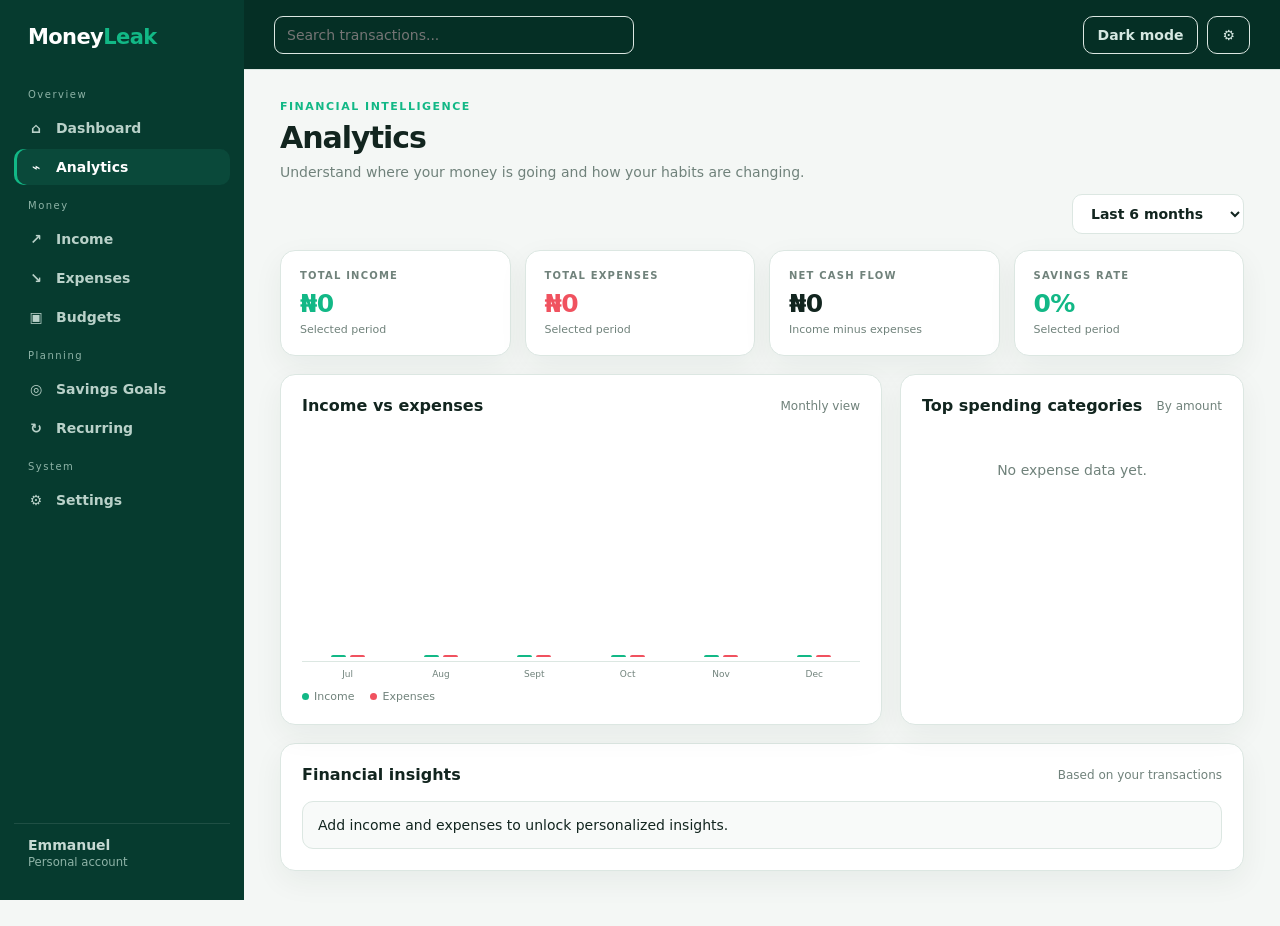
==== commit af30c5c7: "Update analytics.html" ====
--- a/analytics.html
+++ b/analytics.html
@@ -1,64 +1,52 @@
-<!DOCTYPE html>
-<html lang="en">
-<head>
-<meta charset="UTF-8">
-<meta name="viewport" content="width=device-width,initial-scale=1">
-<title>MoneyLeak — Analytics</title>
-<style>
-:root{--bg:#f4f7f5;--surface:#fff;--surface2:#f8faf9;--sidebar:#063b2f;--sidebar2:#0a493a;--text:#12251f;--muted:#70827b;--line:#dce7e2;--green:#12b886;--greenDark:#087b5d;--red:#f0525f;--shadow:0 10px 30px rgba(12,45,35,.06);--radius:16px}
-body.dark{--bg:#061914;--surface:#0a241d;--surface2:#0d2b23;--sidebar:#041b15;--sidebar2:#073226;--text:#edf7f3;--muted:#91aaa2;--line:#183d32;--green:#20c997;--greenDark:#18b98a;--red:#ff5c68;--shadow:0 14px 35px rgba(0,0,0,.2)}
-*{box-sizing:border-box}body{margin:0;background:var(--bg);color:var(--text);font:14px Inter,ui-sans-serif,system-ui,-apple-system,BlinkMacSystemFont,"Segoe UI",sans-serif}
-button,select{font:inherit}button{cursor:pointer}.app{display:flex;min-height:100vh}.sidebar{width:244px;background:var(--sidebar);color:#fff;padding:26px 16px;position:fixed;inset:0 auto 0 0}.brand{font-size:22px;font-weight:800;letter-spacing:-.6px;padding:0 14px 30px}.brand span{color:#65dfb9}.nav-title{font-size:10px;letter-spacing:1.4px;text-transform:uppercase;color:#8eb3a7;padding:12px 14px 8px}.nav a{display:flex;align-items:center;gap:12px;color:#b9d1c9;text-decoration:none;padding:11px 14px;border-radius:10px;margin:3px 0}.nav a:hover,.nav a.active{background:var(--sidebar2);color:#fff}.nav a.active{box-shadow:inset 3px 0 0 var(--green)}.icon{width:18px;text-align:center}.profile{position:absolute;bottom:20px;left:16px;right:16px;padding:13px 14px;border-top:1px solid rgba(255,255,255,.1);color:#c6d9d3}.main{margin-left:244px;width:calc(100% - 244px);padding:30px 36px 50px}.top{display:flex;align-items:flex-start;justify-content:space-between;gap:20px;margin-bottom:28px}.eyebrow{font-size:12px;color:var(--muted);margin-bottom:7px}.title{font-size:30px;letter-spacing:-1px;font-weight:750;margin:0}.subtitle{color:var(--muted);margin-top:7px}.actions{display:flex;gap:10px}.btn{border:1px solid var(--line);background:var(--surface);color:var(--text);padding:10px 15px;border-radius:10px;font-weight:650}.stats{display:grid;grid-template-columns:repeat(4,1fr);gap:16px;margin-bottom:20px}.card{background:var(--surface);border:1px solid var(--line);border-radius:var(--radius);box-shadow:var(--shadow)}.stat{padding:20px}.stat-label{color:var(--muted);font-size:11px;letter-spacing:.7px}.stat-value{font-size:24px;font-weight:750;margin-top:8px;letter-spacing:-.5px}.stat-note{font-size:12px;color:var(--muted);margin-top:5px}.grid{display:grid;grid-template-columns:1.4fr .8fr;gap:20px}.panel{padding:22px}.panel-head{display:flex;justify-content:space-between;align-items:center;margin-bottom:18px}.panel h2{font-size:16px;margin:0}.muted{color:var(--muted);font-size:12px}.chart{height:245px;display:flex;align-items:end;gap:14px;padding:20px 8px 4px;border-bottom:1px solid var(--line)}.bar-group{flex:1;height:100%;display:flex;align-items:end;justify-content:center;gap:5px;position:relative}.bar{width:18px;min-height:2px;border-radius:5px 5px 0 0;background:var(--green)}.bar.exp{background:var(--red)}.bar-label{position:absolute;bottom:-25px;font-size:10px;color:var(--muted)}.legend{display:flex;gap:18px;margin-top:30px;color:var(--muted);font-size:11px}.dot{display:inline-block;width:8px;height:8px;border-radius:50%;background:var(--green);margin-right:6px}.dot.red{background:var(--red)}.categories{display:grid;gap:14px}.cat-row{display:grid;grid-template-columns:92px 1fr 70px;gap:10px;align-items:center}.cat-name{font-size:12px}.track{height:7px;background:var(--line);border-radius:99px;overflow:hidden}.track i{display:block;height:100%;background:var(--green);border-radius:99px}.cat-value{text-align:right;font-size:12px;font-weight:700}.insights{display:grid;gap:11px}.insight{padding:14px;background:var(--surface2);border:1px solid var(--line);border-radius:11px}.insight strong{display:block;font-size:13px;margin-bottom:4px}.insight span{color:var(--muted);font-size:12px;line-height:1.5}
-@media(max-width:1000px){.sidebar{width:205px}.main{margin-left:205px;width:calc(100% - 205px);padding:24px}.stats{grid-template-columns:repeat(2,1fr)}.grid{grid-template-columns:1fr}}
-@media(max-width:650px){.sidebar{position:static;width:100%;min-height:auto}.profile{display:none}.app{display:block}.main{margin:0;width:100%;padding:20px}.nav{display:grid;grid-template-columns:repeat(2,1fr)}.top{display:block}.actions{margin-top:16px}.stats{grid-template-columns:1fr}}
-</style>
-</head>
-<body>
-<div class="app">
-<aside class="sidebar">
-<div class="brand">Money<span>Leak</span></div><div class="nav-title">Workspace</div>
+<!DOCTYPE html><html lang="en"><head><meta charset="UTF-8"><meta name="viewport" content="width=device-width,initial-scale=1"><title>MoneyLeak — Analytics</title><style>
+:root{--bg:#061914;--surface:#0a241d;--surface2:#0d2b23;--sidebar:#041b15;--sidebar2:#073226;--top:#05251d;--text:#edf7f3;--muted:#91aaa2;--line:#183d32;--green:#20c997;--green2:#12b886;--red:#ff5c68;--yellow:#f5c451;--shadow:0 14px 35px rgba(0,0,0,.20);--radius:15px}
+body.light{--bg:#f4f7f5;--surface:#fff;--surface2:#f8faf9;--sidebar:#063b2f;--sidebar2:#0a493a;--top:#052f25;--text:#12251f;--muted:#70827b;--line:#dce7e2;--green:#12b886;--green2:#087b5d;--red:#f0525f;--yellow:#c99312;--shadow:0 10px 30px rgba(12,45,35,.06)}
+*{box-sizing:border-box}body{margin:0;background:var(--bg);color:var(--text);font:14px Inter,ui-sans-serif,system-ui,-apple-system,BlinkMacSystemFont,"Segoe UI",sans-serif}button,input,select{font:inherit}button{cursor:pointer}
+.app{min-height:100vh;display:flex}.sidebar{width:244px;position:fixed;inset:0 auto 0 0;background:var(--sidebar);color:#fff;padding:25px 14px;z-index:5}.brand{font-size:21px;font-weight:800;letter-spacing:-.6px;padding:0 14px 28px}.brand b{color:var(--green)}.nav-title{font-size:10px;letter-spacing:1.5px;color:#8eb3a7;padding:12px 14px 7px}.nav a{display:flex;align-items:center;gap:11px;color:#b9d1c9;text-decoration:none;padding:10px 13px;border-radius:10px;margin:3px 0;font-weight:600}.nav a:hover,.nav a.active{background:var(--sidebar2);color:#fff}.nav a.active{box-shadow:inset 3px 0 0 var(--green)}.icon{width:18px;text-align:center}.profile{position:absolute;bottom:18px;left:14px;right:14px;border-top:1px solid rgba(255,255,255,.1);padding:13px 14px;color:#c6d9d3}.profile small{color:#8eb3a7}.main{margin-left:244px;width:calc(100% - 244px);min-width:0}.topbar{height:70px;background:var(--top);border-bottom:1px solid var(--line);display:flex;align-items:center;gap:14px;padding:0 30px;position:sticky;top:0;z-index:4}.search{flex:1;max-width:360px;background:transparent;border:1px solid var(--line);color:var(--text);border-radius:9px;padding:10px 12px;outline:none}.top-actions{margin-left:auto;display:flex;gap:9px}.topbtn,.btn{border:1px solid var(--line);background:var(--surface);color:var(--text);border-radius:10px;padding:10px 14px;font-weight:700}.topbtn{background:transparent;color:#d5e7e1}.btn.primary{background:var(--green);border-color:var(--green);color:#05251d}.content{padding:30px 36px 55px}.heading{display:flex;justify-content:space-between;align-items:flex-start;gap:18px;margin-bottom:24px}.eyebrow{font-size:11px;letter-spacing:1.5px;color:var(--green);font-weight:800;margin-bottom:7px}.title{font-size:30px;letter-spacing:-1px;margin:0;font-weight:800}.subtitle{color:var(--muted);margin-top:7px;line-height:1.45}.actions{display:flex;gap:9px;flex-wrap:wrap}.stats{display:grid;grid-template-columns:repeat(4,1fr);gap:14px;margin-bottom:18px}.card{background:var(--surface);border:1px solid var(--line);border-radius:var(--radius);box-shadow:var(--shadow)}.stat{padding:19px}.stat-label{font-size:10px;letter-spacing:1.2px;color:var(--muted);font-weight:800}.stat-value{font-size:25px;font-weight:800;margin-top:8px;letter-spacing:-.6px}.positive{color:var(--green)}.negative{color:var(--red)}.stat-note{font-size:11px;color:var(--muted);margin-top:5px}.grid{display:grid;grid-template-columns:1.4fr .8fr;gap:18px}.panel{padding:21px}.panel-head{display:flex;align-items:center;justify-content:space-between;gap:10px;margin-bottom:17px}.panel h2{font-size:16px;margin:0}.muted{color:var(--muted);font-size:12px}.table-wrap{overflow:auto}.table{width:100%;border-collapse:collapse;min-width:620px}.table th{font-size:9px;letter-spacing:1.1px;color:var(--muted);text-align:left;padding:0 9px 12px}.table td{padding:13px 9px;border-top:1px solid var(--line);font-size:12px}.table th:first-child,.table td:first-child{padding-left:0}.table th:last-child,.table td:last-child{text-align:right;padding-right:0}.delete{background:none;border:0;color:var(--red);font-weight:700}.form{display:grid;gap:12px}.form-row{display:grid;grid-template-columns:1fr 1fr;gap:10px}.field label{display:block;font-size:10px;letter-spacing:.7px;color:var(--muted);font-weight:800}.field input,.field select{width:100%;margin-top:6px;padding:10px 11px;border:1px solid var(--line);background:var(--surface2);color:var(--text);border-radius:9px;outline:none}.field input:focus,.field select:focus{border-color:var(--green)}.empty{text-align:center;padding:30px;color:var(--muted)}.bars{height:230px;display:flex;align-items:end;gap:10px;border-bottom:1px solid var(--line);padding:10px 4px 4px}.bar-group{height:100%;flex:1;display:flex;align-items:end;justify-content:center;gap:4px;position:relative}.bar{width:15px;border-radius:4px 4px 0 0;background:var(--green);min-height:2px}.bar.exp{background:var(--red)}.bar-label{position:absolute;bottom:-22px;color:var(--muted);font-size:9px}.legend{margin-top:28px;display:flex;gap:16px;color:var(--muted);font-size:11px}.dot{width:7px;height:7px;display:inline-block;border-radius:50%;background:var(--green);margin-right:5px}.dot.red{background:var(--red)}.progress{height:7px;background:var(--line);border-radius:99px;overflow:hidden}.progress i{display:block;height:100%;background:var(--green);border-radius:99px}.goal,.insight{padding:15px;border:1px solid var(--line);border-radius:11px;background:var(--surface2)}.goal+ .goal,.insight+.insight{margin-top:10px}.goal-head{display:flex;justify-content:space-between;gap:10px}.goal-name{font-weight:750}.goal-amount{font-weight:800}.goal-foot{display:flex;justify-content:space-between;margin-top:8px;font-size:11px;color:var(--muted)}.badge{display:inline-flex;padding:4px 7px;border-radius:999px;background:rgba(32,201,151,.1);color:var(--green);font-size:10px;font-weight:800}.category{display:grid;grid-template-columns:85px 1fr 65px;gap:9px;align-items:center;margin:12px 0}.category strong{font-size:11px}.category .value{text-align:right;font-size:11px;font-weight:750}.ring{width:145px;height:145px;border-radius:50%;margin:4px auto 15px;display:grid;place-items:center;background:conic-gradient(var(--green) var(--pct),var(--line) 0)}.ring:after{content:"";width:105px;height:105px;border-radius:50%;background:var(--surface);position:absolute}.ring span{position:relative;z-index:1;font-size:23px;font-weight:800}.notice{padding:13px 14px;border:1px solid var(--line);background:var(--surface2);border-radius:10px;color:var(--muted);font-size:12px;line-height:1.5}.setting{display:flex;justify-content:space-between;align-items:center;gap:15px;padding:15px 0;border-top:1px solid var(--line)}.setting:first-of-type{border-top:0}.setting strong{display:block;font-size:13px;margin-bottom:4px}.switch{width:44px;height:24px;border:0;border-radius:99px;background:var(--line);position:relative}.switch i{position:absolute;left:3px;top:3px;width:18px;height:18px;border-radius:50%;background:white;transition:.2s}.switch.on{background:var(--green)}.switch.on i{left:23px}.buttons{display:flex;gap:9px;flex-wrap:wrap}
+@media(max-width:1000px){.sidebar{width:205px}.main{margin-left:205px;width:calc(100% - 205px)}.stats{grid-template-columns:repeat(2,1fr)}.grid{grid-template-columns:1fr}}
+@media(max-width:650px){.sidebar{position:static;width:100%;height:auto}.profile{display:none}.app{display:block}.main{margin:0;width:100%}.topbar{padding:0 15px}.search{max-width:none}.top-actions .topbtn:first-child{display:none}.content{padding:20px}.heading{display:block}.actions{margin-top:15px}.stats{grid-template-columns:1fr}.grid{grid-template-columns:1fr}.form-row{grid-template-columns:1fr}}
+</style></head><body>
+<div class="app"><aside class="sidebar">
+<div class="brand">Money<b>Leak</b></div>
+<div class="nav-title">Overview</div>
 <nav class="nav">
-<a href="index.html"><span class="icon">⌂</span>Dashboard</a><a href="income.html"><span class="icon">＋</span>Income</a><a href="expenses.html"><span class="icon">−</span>Expenses</a><a href="budgets.html"><span class="icon">▣</span>Budgets</a><a href="savings.html"><span class="icon">◇</span>Savings Goals</a><a href="recurring.html"><span class="icon">↻</span>Recurring</a><a class="active" href="analytics.html"><span class="icon">⌁</span>Analytics</a>
-<div class="nav-title">Account</div><a href="settings.html"><span class="icon">⚙</span>Settings</a>
-</nav><div class="profile"><strong>MoneyLeak</strong><br><small>Personal finance</small></div>
-</aside>
-<main class="main">
-<div class="top"><div><div class="eyebrow">FINANCIAL INTELLIGENCE</div><h1 class="title">Analytics</h1><div class="subtitle">Understand where your money is going and how your habits are changing.</div></div><div class="actions"><select class="btn" id="period"><option value="6">Last 6 months</option><option value="12">Last 12 months</option></select><button class="btn" id="themeBtn">Dark mode</button></div></div>
-<section class="stats">
-<div class="card stat"><div class="stat-label">TOTAL INCOME</div><div class="stat-value" id="income">₦0</div><div class="stat-note">Selected period</div></div>
-<div class="card stat"><div class="stat-label">TOTAL EXPENSES</div><div class="stat-value" id="expense">₦0</div><div class="stat-note">Selected period</div></div>
-<div class="card stat"><div class="stat-label">NET CASH FLOW</div><div class="stat-value" id="net">₦0</div><div class="stat-note">Income minus expenses</div></div>
-<div class="card stat"><div class="stat-label">SAVINGS RATE</div><div class="stat-value" id="rate">0%</div><div class="stat-note">Based on selected period</div></div>
-</section>
-<section class="grid">
-<div class="card panel"><div class="panel-head"><h2>Income vs expenses</h2><span class="muted" id="rangeLabel">Monthly view</span></div><div class="chart" id="chart"></div><div class="legend"><span><i class="dot"></i>Income</span><span><i class="dot red"></i>Expenses</span></div></div>
-<div class="card panel"><div class="panel-head"><h2>Top spending categories</h2><span class="muted">By amount</span></div><div class="categories" id="categories"></div></div>
-</section>
-<section class="card panel" style="margin-top:20px"><div class="panel-head"><h2>Financial insights</h2><span class="muted">Based on your transactions</span></div><div class="insights" id="insights"></div></section>
-</main></div>
+<a href="index.html" data-page="dashboard"><span class="icon">⌂</span>Dashboard</a>
+<a class="active" href="analytics.html" data-page="analytics"><span class="icon">⌁</span>Analytics</a>
+<div class="nav-title">Money</div>
+<a href="income.html" data-page="income"><span class="icon">↗</span>Income</a>
+<a href="expenses.html" data-page="expenses"><span class="icon">↘</span>Expenses</a>
+<a href="budgets.html" data-page="budgets"><span class="icon">▣</span>Budgets</a>
+<div class="nav-title">Planning</div>
+<a href="savings.html" data-page="savings"><span class="icon">◎</span>Savings Goals</a>
+<a href="recurring.html" data-page="recurring"><span class="icon">↻</span>Recurring</a>
+<div class="nav-title">System</div>
+<a href="settings.html" data-page="settings"><span class="icon">⚙</span>Settings</a>
+</nav>
+<div class="profile"><strong id="sideName">Emmanuel</strong><br><small>Personal account</small></div>
+</aside><main class="main"><header class="topbar"><input class="search" id="search" placeholder="Search transactions..."><div class="top-actions"><button class="topbtn" id="themeBtn">Light mode</button><button class="topbtn" onclick="location.href='settings.html'">⚙</button></div></header>
+<div class="content"><div class="heading"><div><div class="eyebrow">FINANCIAL INTELLIGENCE</div><h1 class="title">Analytics</h1><div class="subtitle">Understand where your money is going and how your habits are changing.</div></div></div>
+<div class="actions" style="justify-content:flex-end;margin-top:-12px;margin-bottom:16px"><select class="btn" id="period"><option value="6">Last 6 months</option><option value="12">Last 12 months</option></select></div>
+<section class="stats"><div class="card stat"><div class="stat-label">TOTAL INCOME</div><div class="stat-value positive" id="income">₦0</div><div class="stat-note">Selected period</div></div><div class="card stat"><div class="stat-label">TOTAL EXPENSES</div><div class="stat-value negative" id="expense">₦0</div><div class="stat-note">Selected period</div></div><div class="card stat"><div class="stat-label">NET CASH FLOW</div><div class="stat-value" id="net">₦0</div><div class="stat-note">Income minus expenses</div></div><div class="card stat"><div class="stat-label">SAVINGS RATE</div><div class="stat-value positive" id="rate">0%</div><div class="stat-note">Selected period</div></div></section>
+<section class="grid"><div class="card panel"><div class="panel-head"><h2>Income vs expenses</h2><span class="muted">Monthly view</span></div><div class="bars" id="chart"></div><div class="legend"><span><i class="dot"></i>Income</span><span><i class="dot red"></i>Expenses</span></div></div><div class="card panel"><div class="panel-head"><h2>Top spending categories</h2><span class="muted">By amount</span></div><div id="categories"></div></div></section>
+<div class="card panel" style="margin-top:18px"><div class="panel-head"><h2>Financial insights</h2><span class="muted">Based on your transactions</span></div><div id="insights"></div></div>
+</div></main></div>
 <script>
-const TX='moneyLeakTransactions',SET='moneyLeakSettings';let settings=JSON.parse(localStorage.getItem(SET)||'{}');
-function money(n){return '₦'+Number(n||0).toLocaleString('en-NG',{maximumFractionDigits:0})}
-function monthKey(d){const x=new Date(d);return x.getFullYear()+'-'+String(x.getMonth()+1).padStart(2,'0')}
-function label(key){const [y,m]=key.split('-');return new Date(Number(y),Number(m)-1,1).toLocaleDateString('en-NG',{month:'short'})}
-function data(){
- const tx=JSON.parse(localStorage.getItem(TX)||'[]'),months=Number(document.getElementById('period').value),now=new Date(),start=new Date(now.getFullYear(),now.getMonth()-months+1,1);
- const valid=tx.filter(t=>{const d=new Date(t.date||t.createdAt);return !isNaN(d)&&d>=start&&d<=now});
- return {tx:valid,months:Array.from({length:months},(_,i)=>{const d=new Date(now.getFullYear(),now.getMonth()-months+1+i,1);return d.getFullYear()+'-'+String(d.getMonth()+1).padStart(2,'0')})}
+const SETTINGS_KEY='moneyLeakSettings';
+let settings=JSON.parse(localStorage.getItem(SETTINGS_KEY)||'{}');
+function money(n){return '₦'+Number(n||0).toLocaleString('en-NG',{maximumFractionDigits:2})}
+function esc(s){return String(s??'').replace(/[&<>"']/g,m=>({'&':'&amp;','<':'&lt;','>':'&gt;','"':'&quot;',"'":'&#039;'}[m]))}
+function applyTheme(){
+  /* Backward-compatible: older pages used theme, some used dark. */
+  const dark=settings.theme==='dark'||settings.dark===true;
+  document.body.classList.toggle('light',!dark);
+  const b=document.getElementById('themeBtn'); if(b)b.textContent=dark?'Light mode':'Dark mode';
 }
-function render(){
- const {tx,months}=data(),inc=tx.filter(t=>t.type==='income').reduce((s,t)=>s+Number(t.amount||0),0),exp=tx.filter(t=>t.type!=='income').reduce((s,t)=>s+Number(t.amount||0),0),net=inc-exp;
- document.getElementById('income').textContent=money(inc);document.getElementById('expense').textContent=money(exp);document.getElementById('net').textContent=(net<0?'−':'')+money(Math.abs(net));document.getElementById('rate').textContent=(inc?Math.max(0,net/inc*100):0).toFixed(0)+'%';
- const vals=months.map(k=>({k,inc:tx.filter(t=>t.type==='income'&&monthKey(t.date||t.createdAt)===k).reduce((s,t)=>s+Number(t.amount||0),0),exp:tx.filter(t=>t.type!=='income'&&monthKey(t.date||t.createdAt)===k).reduce((s,t)=>s+Number(t.amount||0),0)}));
- const max=Math.max(1,...vals.flatMap(x=>[x.inc,x.exp]));document.getElementById('chart').innerHTML=vals.map(x=>`<div class="bar-group"><div class="bar" style="height:${x.inc/max*90}%"></div><div class="bar exp" style="height:${x.exp/max*90}%"></div><span class="bar-label">${label(x.k)}</span></div>`).join('');
- const cats={};tx.filter(t=>t.type!=='income').forEach(t=>{const c=t.category||'Other';cats[c]=(cats[c]||0)+Number(t.amount||0)});const top=Object.entries(cats).sort((a,b)=>b[1]-a[1]).slice(0,6),cm=Math.max(1,...top.map(x=>x[1]));
- document.getElementById('categories').innerHTML=top.length?top.map(([n,v])=>`<div class="cat-row"><span class="cat-name">${esc(n)}</span><div class="track"><i style="width:${v/cm*100}%"></i></div><span class="cat-value">${money(v)}</span></div>`).join(''):'<div class="muted">No expense data yet.</div>';
- const avg=months.length?exp/months.length:0,ins=[];if(!tx.length)ins.push(['Start tracking','Add income and expenses to unlock personalized financial insights.']);else{ins.push(['Monthly expense pace',`You are averaging ${money(avg)} in expenses per month across this period.`]);if(top[0])ins.push(['Largest category',`${top[0][0]} is your largest spending category at ${money(top[0][1])}.`]);if(net>0)ins.push(['Positive cash flow',`You kept ${money(net)} after expenses in the selected period.`]);else if(net<0)ins.push(['Cash flow needs attention',`Expenses exceeded income by ${money(Math.abs(net))} in the selected period.`]);}
- document.getElementById('insights').innerHTML=ins.map(x=>`<div class="insight"><strong>${esc(x[0])}</strong><span>${esc(x[1])}</span></div>`).join('');
+function toggleTheme(){
+  const dark=settings.theme==='dark'||settings.dark===true;
+  settings.theme=dark?'light':'dark'; settings.dark=!dark;
+  localStorage.setItem(SETTINGS_KEY,JSON.stringify(settings)); applyTheme();
 }
-function esc(s){return String(s||'').replace(/[&<>"']/g,m=>({'&':'&amp;','<':'&lt;','>':'&gt;','"':'&quot;',"'":'&#039;'}[m]))}
-function applyTheme(){const dark=settings.theme==='dark';document.body.classList.toggle('dark',dark);document.getElementById('themeBtn').textContent=dark?'Light mode':'Dark mode'}
-document.getElementById('themeBtn').onclick=()=>{settings.theme=settings.theme==='dark'?'light':'dark';localStorage.setItem(SET,JSON.stringify(settings));applyTheme()};
-document.getElementById('period').onchange=render;applyTheme();render();
-</script>
-</body></html>
+document.addEventListener('DOMContentLoaded',()=>{applyTheme();const b=document.getElementById('themeBtn');if(b)b.onclick=toggleTheme});
+
+function renderAna(){let tx=JSON.parse(localStorage.getItem('moneyLeakTransactions')||'[]'),n=Number(period.value),now=new Date(),start=new Date(now.getFullYear(),now.getMonth()-n+1,1);tx=tx.filter(t=>{let d=new Date(t.date||t.createdAt);return d>=start&&d<=now});let inc=tx.filter(t=>t.type==='income').reduce((s,t)=>s+Number(t.amount||0),0),exp=tx.filter(t=>t.type!=='income').reduce((s,t)=>s+Number(t.amount||0),0),net=inc-exp;income.textContent=money(inc);expense.textContent=money(exp);document.getElementById('net').textContent=(net<0?'−':'')+money(Math.abs(net));rate.textContent=(inc?Math.max(0,net/inc*100):0).toFixed(0)+'%';let months=Array.from({length:n},(_,i)=>{let d=new Date(now.getFullYear(),now.getMonth()-n+1+i,1);return d.getFullYear()+'-'+String(d.getMonth()+1).padStart(2,'0')}),v=months.map(k=>({k,i:tx.filter(t=>t.type==='income'&&String(t.date||t.createdAt).slice(0,7)===k).reduce((s,t)=>s+Number(t.amount||0),0),e:tx.filter(t=>t.type!=='income'&&String(t.date||t.createdAt).slice(0,7)===k).reduce((s,t)=>s+Number(t.amount||0),0)})),mx=Math.max(1,...v.flatMap(x=>[x.i,x.e]));chart.innerHTML=v.map(x=>`<div class="bar-group"><div class="bar" style="height:${x.i/mx*88}%"></div><div class="bar exp" style="height:${x.e/mx*88}%"></div><span class="bar-label">${new Date(x.k+'-01').toLocaleDateString('en-NG',{month:'short'})}</span></div>`).join('');let c={};tx.filter(t=>t.type!=='income').forEach(t=>c[t.category||'Other']=(c[t.category||'Other']||0)+Number(t.amount||0));let top=Object.entries(c).sort((a,b)=>b[1]-a[1]).slice(0,6),cm=Math.max(1,...top.map(x=>x[1]));categories.innerHTML=top.length?top.map(([k,x])=>`<div class="category"><strong>${esc(k)}</strong><div class="progress"><i style="width:${x/cm*100}%"></i></div><span class="value">${money(x)}</span></div>`).join(''):'<div class="empty">No expense data yet.</div>';let ins=[];if(!tx.length)ins.push('Add income and expenses to unlock personalized insights.');else{ins.push(`You averaged ${money(exp/n)} in expenses per month across this period.`);if(top[0])ins.push(`${top[0][0]} is your largest spending category at ${money(top[0][1])}.`);ins.push(net>=0?`You kept ${money(net)} after expenses in the selected period.`:`Expenses exceeded income by ${money(Math.abs(net))}.`)}insights.innerHTML=ins.map(x=>`<div class="insight">${esc(x)}</div>`).join('')}period.onchange=renderAna;renderAna();
+</script></body></html>
